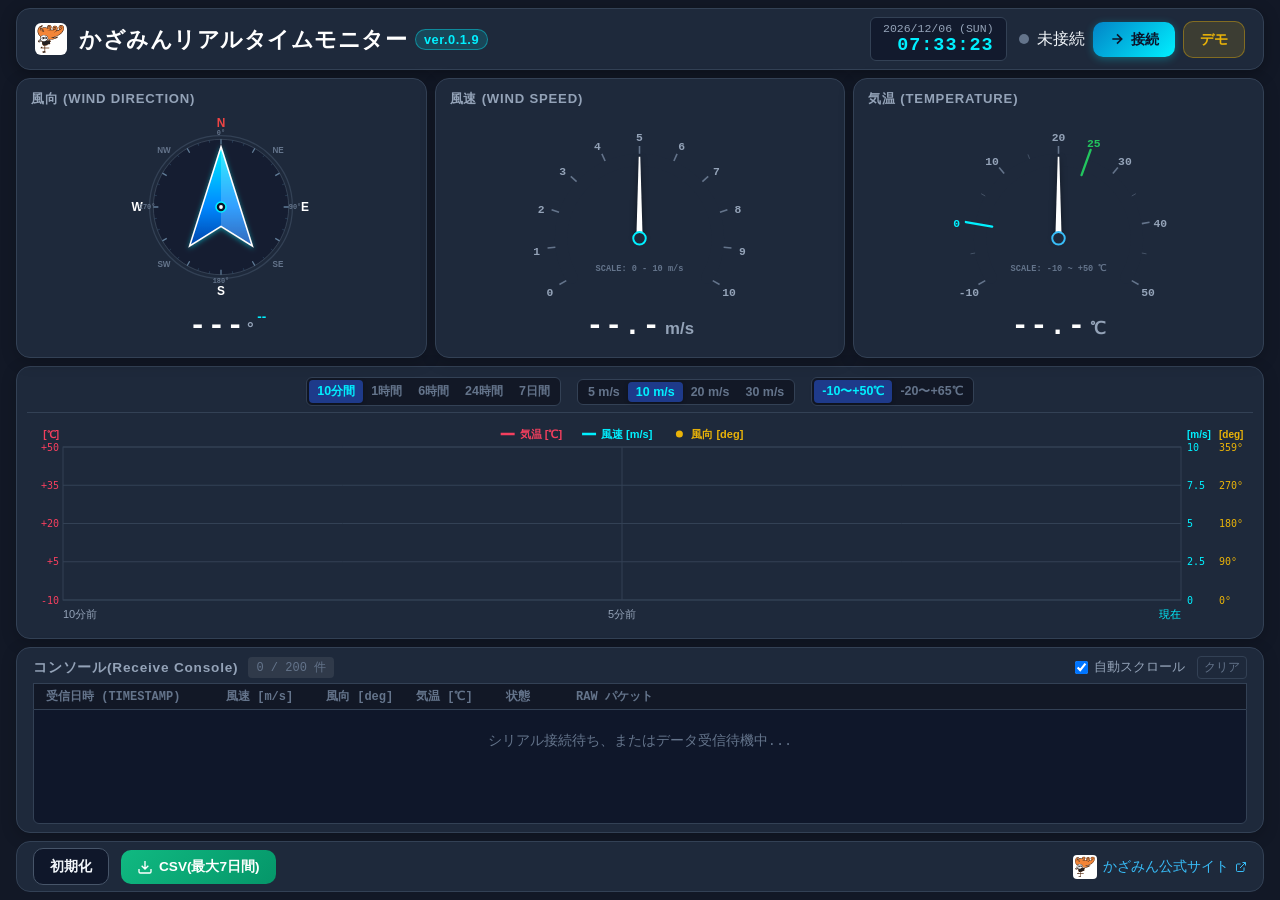
==== index.html @ 8b1f74ee "fix: issue #47 - 10分間スケールでクロックドリフトにより温度チャートが数分おきに途切れる不具合を修正 & ver.0.1.9" ====
<!DOCTYPE html>
<html lang="ja">
<head>
  <meta charset="UTF-8">
  <meta name="viewport" content="width=device-width, initial-scale=1.0, maximum-scale=1.0, user-scalable=no">
  <title>かざみんリアルタイムモニター ver.0.1.9</title>
  <meta name="description" content="超音波風向風速計 かざみん (KZM100A/KZM100LR) Web Serial API リアルタイム計測モニター">
  <meta name="theme-color" content="#131f3d">
  <!-- PWA Manifest -->
  <link rel="manifest" href="./manifest.json">
  <!-- ファビコン (SVG) -->
  <link rel="icon" type="image/svg+xml" href="[data-uri]">
  <style>
/**
 * main.css
 * かざみんリアルタイムモニター (Web Serial Monitor) スタイルシート
 */

:root {
  --bg-primary: #121826;
  --bg-card: #1e293b;
  --bg-card-hover: #27354a;
  --bg-input: #0f172a;
  --border-color: #334155;
  --border-light: #475569;

  --text-primary: #f1f5f9;
  --text-secondary: #94a3b8;
  --text-muted: #64748b;

  --accent-cyan: #00f0ff;
  --accent-blue: #38bdf8;
  --accent-green: #22c55e;
  --accent-yellow: #eab308;
  --accent-red: #ef4444;

  --font-family: -apple-system, BlinkMacSystemFont, "Segoe UI", Roboto, "Helvetica Neue", Arial, sans-serif;
  --font-mono: ui-monospace, SFMono-Regular, Menlo, Monaco, Consolas, "Liberation Mono", "Courier New", monospace;

  --radius-sm: 6px;
  --radius-md: 10px;
  --radius-lg: 14px;
}

* {
  box-sizing: border-box;
  margin: 0;
  padding: 0;
}

body {
  background-color: var(--bg-primary);
  color: var(--text-primary);
  font-family: var(--font-family);
  min-height: 100vh;
  display: flex;
  flex-direction: column;
  overflow-x: hidden;
  -webkit-font-smoothing: antialiased;
}

/* アプリケーション全体コンテナ */
.app-container {
  display: flex;
  flex-direction: column;
  min-height: 100vh;
  width: 100%;
  max-width: 100%;
  margin: 0;
  padding: 8px 16px;
  gap: 8px;
  box-sizing: border-box;
}

/* ヘッダーエリア */
.app-header {
  display: flex;
  align-items: center;
  justify-content: space-between;
  flex-wrap: wrap;
  gap: 10px;
  background-color: var(--bg-card);
  border: 1px solid var(--border-color);
  border-radius: var(--radius-lg);
  padding: 8px 18px;
  box-shadow: 0 4px 16px rgba(0, 0, 0, 0.3);
  flex-shrink: 0;
}

.header-brand {
  display: flex;
  align-items: center;
  gap: 12px;
}

.header-logo {
  width: 32px;
  height: 32px;
  background-color: #ffffff;
  border-radius: var(--radius-sm);
  padding: 2px;
  box-sizing: border-box;
  display: block;
  flex-shrink: 0;
}

.header-title {
  font-size: 1.4rem;
  font-weight: 700;
  letter-spacing: 0.5px;
  color: #ffffff;
  display: flex;
  align-items: center;
  gap: 8px;
}

.header-version {
  font-size: 0.8rem;
  padding: 2px 8px;
  background-color: rgba(0, 240, 255, 0.15);
  color: var(--accent-cyan);
  border: 1px solid rgba(0, 240, 255, 0.4);
  border-radius: 9999px;
  font-weight: 600;
}

.header-controls {
  display: flex;
  align-items: center;
  gap: 12px;
  flex-wrap: wrap;
}

/* デジタル時計 */
.digital-clock-widget {
  display: flex;
  flex-direction: column;
  align-items: flex-end;
  background-color: rgba(15, 23, 42, 0.8);
  padding: 4px 12px;
  border-radius: var(--radius-sm);
  border: 1px solid var(--border-color);
}

.clock-date {
  font-size: 0.72rem;
  color: var(--text-secondary);
  font-family: var(--font-mono);
}

.clock-time {
  font-size: 1.15rem;
  font-weight: 700;
  color: var(--accent-cyan);
  font-family: var(--font-mono);
  letter-spacing: 1px;
}

/* 接続ボタン & デモモード */
.serial-controls {
  display: flex;
  align-items: center;
  gap: 8px;
}

.btn {
  padding: 8px 16px;
  font-size: 0.9rem;
  font-weight: 600;
  border-radius: var(--radius-md);
  border: none;
  cursor: pointer;
  transition: all 0.2s ease;
  display: inline-flex;
  align-items: center;
  justify-content: center;
  gap: 6px;
}

.btn-primary {
  background: linear-gradient(135deg, #0284c7, #00f0ff);
  color: #0b1329;
  box-shadow: 0 2px 8px rgba(0, 240, 255, 0.3);
}

.btn-primary:hover {
  filter: brightness(1.1);
  transform: translateY(-1px);
}

.btn-danger {
  background: linear-gradient(135deg, #dc2626, #ef4444);
  color: #ffffff;
  box-shadow: 0 2px 8px rgba(239, 68, 68, 0.3);
}

.btn-danger:hover {
  filter: brightness(1.1);
  transform: translateY(-1px);
}

.btn-secondary {
  background-color: var(--bg-input);
  color: var(--text-primary);
  border: 1px solid var(--border-light);
}

.btn-secondary:hover {
  background-color: var(--bg-card-hover);
  border-color: var(--accent-cyan);
}

.btn-demo {
  background-color: rgba(234, 179, 8, 0.15);
  color: var(--accent-yellow);
  border: 1px solid rgba(234, 179, 8, 0.4);
}

.btn-demo.active {
  background: linear-gradient(135deg, #ca8a04, #eab308);
  color: #0b1329;
  font-weight: 700;
}

.connection-status-dot {
  width: 10px;
  height: 10px;
  border-radius: 50%;
  background-color: var(--text-muted);
  display: inline-block;
  margin-right: 4px;
}

.connection-status-dot.connected {
  background-color: var(--accent-green);
  box-shadow: 0 0 8px var(--accent-green);
}

.connection-status-dot.demo {
  background-color: var(--accent-yellow);
  box-shadow: 0 0 8px var(--accent-yellow);
}

/* メインコンテンツレイアウト */
.app-main {
  display: flex;
  flex-direction: column;
  gap: 8px;
  flex: 1;
  min-height: 0;
}

/* 上段: 3連メーターパネル */
.gauges-section {
  display: grid;
  grid-template-columns: repeat(3, 1fr);
  gap: 8px;
  align-items: stretch;
  flex: none;
  min-height: 280px;
}

#gauge-dir-container,
#gauge-speed-container,
#gauge-temp-container {
  height: 100%;
  display: flex;
  flex-direction: column;
  min-height: 0;
}

.gauge-card {
  background-color: var(--bg-card);
  border: 1px solid var(--border-color);
  border-radius: var(--radius-lg);
  padding: 10px 14px;
  display: flex;
  flex-direction: column;
  justify-content: space-between;
  box-shadow: 0 4px 16px rgba(0, 0, 0, 0.2);
  height: 280px;
  position: relative;
  overflow: hidden;
}

.gauge-header {
  display: flex;
  justify-content: space-between;
  align-items: center;
  margin-bottom: 4px;
  min-height: 20px;
  flex-shrink: 0;
}

.gauge-title {
  font-size: 0.82rem;
  font-weight: 700;
  color: var(--text-secondary);
  letter-spacing: 0.8px;
}

.gauge-badge {
  font-size: 0.72rem;
  font-weight: 700;
  padding: 2px 6px;
  border-radius: 4px;
  background-color: var(--accent-red);
  color: #ffffff;
  animation: pulse-badge 1s infinite alternate;
}

@keyframes pulse-badge {
  from { opacity: 0.7; }
  to { opacity: 1; transform: scale(1.05); }
}

.gauge-body {
  flex: 1;
  display: flex;
  align-items: center;
  justify-content: center;
  position: relative;
  min-height: 180px;
  max-height: 200px;
}

.gauge-footer {
  margin-top: 4px;
  text-align: center;
  min-height: 42px;
  display: flex;
  flex-direction: column;
  justify-content: center;
  align-items: center;
  flex-shrink: 0;
}

.gauge-value-display {
  display: flex;
  align-items: baseline;
  justify-content: center;
  gap: 4px;
}

.value-number {
  font-size: 1.85rem;
  font-weight: 800;
  font-family: var(--font-mono);
  color: #ffffff;
  letter-spacing: 1px;
}

.value-number.error-text {
  color: var(--accent-red);
  animation: pulse-badge 0.8s infinite alternate;
}

.value-unit {
  font-size: 1.05rem;
  font-weight: 600;
  color: var(--text-secondary);
}

.value-sub {
  font-size: 0.85rem;
  color: var(--accent-cyan);
  margin-left: 8px;
  font-weight: 600;
}

.dir-value-display {
  position: relative;
  display: flex;
  justify-content: center;
  align-items: baseline;
  width: 100%;
}

.dir-main-val {
  display: flex;
  align-items: baseline;
  justify-content: center;
  gap: 2px;
}

.dir-name-label {
  position: absolute;
  left: calc(50% + 36px);
  white-space: nowrap;
  margin-left: 0;
}

/* コンパス SVG */
.compass-svg {
  height: 100%;
  min-height: 180px;
  max-height: 200px;
  width: auto;
  max-width: 100%;
}

.compass-outer-ring {
  fill: none;
  stroke: var(--border-color);
  stroke-width: 2;
}

.compass-inner-ring {
  fill: rgba(15, 23, 42, 0.6);
  stroke: var(--border-light);
  stroke-width: 1;
}

.compass-label {
  fill: var(--text-secondary);
  text-anchor: middle;
  dominant-baseline: central;
  font-weight: 700;
}

.compass-label.major-label {
  font-size: 19px;
  font-weight: 800;
  fill: #ffffff;
}

.compass-label.label-n {
  fill: var(--accent-red);
}

.compass-label.minor-label {
  font-size: 13px;
  font-weight: 700;
  fill: var(--text-muted);
}

.compass-deg-label {
  font-size: 11px;
  font-weight: 600;
  fill: var(--text-muted);
  text-anchor: middle;
  dominant-baseline: central;
  font-family: var(--font-mono);
}

/* スピードメーター SVG */
.speed-svg {
  height: 100%;
  min-height: 180px;
  max-height: 200px;
  width: auto;
  max-width: 100%;
}

.speed-arc-track {
  fill: none;
  stroke: #1e293b;
  stroke-width: 16;
  stroke-linecap: round;
}

.speed-arc-fill {
  fill: none;
  stroke-width: 16;
  stroke-linecap: round;
  transition: stroke-dashoffset 0.4s ease;
}

.speed-arc-mask {
  fill: none;
  stroke: #ffffff;
  stroke-width: 16;
  stroke-linecap: round;
  transition: stroke-dashoffset 0.4s cubic-bezier(0.2, 0.8, 0.2, 1);
}

.speed-arc-seg {
  fill: none;
  stroke-width: 16;
  stroke-linecap: butt;
}

.speed-arc-error {
  fill: none;
  stroke-width: 16;
  stroke-linecap: round;
}

.speed-tick-text {
  font-size: 14.5px;
  font-weight: 700;
  fill: var(--text-secondary);
  font-family: var(--font-mono);
}

.speed-scale-indicator {
  font-size: 11px;
  font-weight: 600;
  fill: var(--text-muted);
  text-anchor: middle;
  font-family: var(--font-mono);
}

/* 温度計 SVG・スタイル */
.temp-svg {
  height: 100%;
  min-height: 180px;
  max-height: 200px;
  width: auto;
  max-width: 100%;
}

.temp-arc-track {
  fill: none;
  stroke: #1e293b;
  stroke-width: 16;
  stroke-linecap: round;
}

.temp-arc-mask {
  fill: none;
  stroke: #ffffff;
  stroke-width: 16;
  stroke-linecap: round;
  transition: stroke-dashoffset 0.4s cubic-bezier(0.2, 0.8, 0.2, 1);
}

.temp-arc-seg {
  fill: none;
  stroke-width: 16;
  stroke-linecap: butt;
}

.temp-tick-text {
  font-size: 14.5px;
  font-weight: 700;
  fill: var(--text-secondary);
  font-family: var(--font-mono);
}

.temp-scale-indicator {
  font-size: 11px;
  font-weight: 600;
  fill: var(--text-muted);
  text-anchor: middle;
  font-family: var(--font-mono);
}

/* 中段: 時間軸グラフパネル */
.chart-section {
  background-color: var(--bg-card);
  border: 1px solid var(--border-color);
  border-radius: var(--radius-lg);
  padding: 10px 10px;
  box-shadow: 0 4px 16px rgba(0, 0, 0, 0.2);
  display: flex;
  flex-direction: column;
  flex: 1.35;
  min-height: 0;
}

.chart-panel {
  display: flex;
  flex-direction: column;
  flex: 1;
  min-height: 0;
}

.chart-controls-bar {
  display: flex;
  align-items: center;
  justify-content: center;
  flex-wrap: wrap;
  gap: 16px;
  margin-bottom: 6px;
  padding-bottom: 6px;
  border-bottom: 1px solid var(--border-color);
  flex-shrink: 0;
}

.control-group {
  display: flex;
  align-items: center;
  gap: 8px;
  flex-wrap: wrap;
}

.control-label {
  font-size: 0.8rem;
  color: var(--text-secondary);
  font-weight: 600;
}

.btn-group {
  display: inline-flex;
  background-color: var(--bg-primary);
  border-radius: var(--radius-sm);
  padding: 2px;
  border: 1px solid var(--border-color);
}

.btn-scale {
  background: none;
  border: none;
  color: var(--text-muted);
  padding: 3px 8px;
  font-size: 0.78rem;
  font-weight: 600;
  border-radius: 4px;
  cursor: pointer;
  transition: all 0.2s ease;
}

.btn-scale:hover {
  color: var(--text-primary);
}

.btn-scale.active {
  background-color: #1e3a8a;
  color: var(--accent-cyan);
  box-shadow: 0 1px 4px rgba(0, 0, 0, 0.3);
}

.chart-canvas-wrapper {
  width: 100%;
  position: relative;
  flex: 1;
  min-height: 160px;
  height: auto;
}

#time-series-canvas {
  position: absolute;
  top: 0;
  left: 0;
  width: 100%;
  height: 100%;
  display: block;
}

/* 下段: 受信コンソール & CSV出力 */
.bottom-section {
  display: flex;
  flex-direction: column;
  flex: 1;
  min-height: 0;
}

#console-container {
  display: flex;
  flex-direction: column;
  flex: 1;
  height: 100%;
  min-height: 0;
}

.console-card {
  background-color: var(--bg-card);
  border: 1px solid var(--border-color);
  border-radius: var(--radius-lg);
  padding: 8px 16px;
  box-shadow: 0 4px 16px rgba(0, 0, 0, 0.2);
  display: flex;
  flex-direction: column;
  flex: 1;
  min-height: 0;
}

.console-header {
  display: flex;
  justify-content: space-between;
  align-items: center;
  margin-bottom: 4px;
  flex-wrap: wrap;
  gap: 8px;
  flex-shrink: 0;
}

.console-title-area {
  display: flex;
  align-items: center;
  gap: 10px;
}

.console-title {
  font-size: 0.85rem;
  font-weight: 700;
  color: var(--text-secondary);
  letter-spacing: 0.8px;
}

.console-count-badge {
  font-size: 0.75rem;
  background-color: rgba(255, 255, 255, 0.08);
  padding: 2px 8px;
  border-radius: 4px;
  color: var(--text-muted);
  font-family: var(--font-mono);
}

.console-actions {
  display: flex;
  align-items: center;
  gap: 12px;
}

.auto-scroll-label {
  font-size: 0.8rem;
  color: var(--text-secondary);
  display: flex;
  align-items: center;
  gap: 6px;
  cursor: pointer;
}

.btn-clear-console {
  background: none;
  border: 1px solid var(--border-color);
  color: var(--text-muted);
  padding: 2px 6px;
  font-size: 0.75rem;
  border-radius: 4px;
  cursor: pointer;
}

.btn-clear-console:hover {
  color: var(--text-primary);
  border-color: var(--border-light);
}

.console-table-header {
  display: grid;
  grid-template-columns: 180px 100px 90px 90px 70px 1fr;
  padding: 4px 12px;
  background-color: var(--bg-primary);
  border: 1px solid var(--border-color);
  border-bottom: none;
  font-size: 0.75rem;
  font-weight: 700;
  color: var(--text-muted);
  font-family: var(--font-mono);
  flex-shrink: 0;
}

.console-body {
  flex: 1;
  min-height: 65px;
  height: auto;
  overflow-y: auto;
  background-color: #0f172a;
  border: 1px solid var(--border-color);
  border-radius: 0 0 var(--radius-sm) var(--radius-sm);
  padding: 2px 0;
  font-family: var(--font-mono);
  font-size: 0.82rem;
}

.console-placeholder {
  color: var(--text-muted);
  padding: 20px;
  text-align: center;
  font-size: 0.85rem;
}

.console-row {
  display: grid;
  grid-template-columns: 180px 100px 90px 90px 70px 1fr;
  padding: 3px 12px;
  border-bottom: 1px solid rgba(255, 255, 255, 0.03);
  align-items: center;
  transition: background-color 0.1s ease;
}

.console-row:hover {
  background-color: rgba(255, 255, 255, 0.04);
}

.console-row.row-error {
  background-color: rgba(239, 68, 68, 0.15);
  color: #fca5a5;
}

.col-speed.val-error {
  color: var(--accent-red);
  font-weight: 700;
}

.badge-ok {
  color: var(--accent-green);
  font-weight: 700;
}

.badge-err {
  color: var(--accent-red);
  font-weight: 700;
}

.col-raw {
  color: var(--text-muted);
  overflow: hidden;
  text-overflow: ellipsis;
  white-space: nowrap;
}

/* フッターエリア */
.app-footer {
  display: flex;
  align-items: center;
  justify-content: space-between;
  flex-wrap: wrap;
  gap: 8px;
  padding: 6px 16px;
  background-color: var(--bg-card);
  border: 1px solid var(--border-color);
  border-radius: var(--radius-lg);
  margin-top: 0;
  flex-shrink: 0;
}

.footer-left {
  display: flex;
  align-items: center;
  gap: 12px;
}

.footer-link {
  color: var(--accent-blue);
  text-decoration: none;
  font-size: 0.85rem;
  display: flex;
  align-items: center;
  gap: 6px;
  transition: color 0.2s;
}

.footer-link:hover {
  color: var(--accent-cyan);
  text-decoration: underline;
}

.footer-logo {
  width: 24px;
  height: 24px;
  background-color: #ffffff;
  border-radius: 4px;
  padding: 1.5px;
  box-sizing: border-box;
  display: inline-block;
  vertical-align: middle;
  flex-shrink: 0;
}

.footer-right {
  display: flex;
  align-items: center;
  gap: 16px;
}

.btn-csv {
  background: linear-gradient(135deg, #10b981, #059669);
  color: #ffffff;
  padding: 8px 16px;
  font-size: 0.85rem;
}

.btn-csv:hover {
  filter: brightness(1.1);
}

/* 16:9 大画面およびデスクトップ表示（全画面表示最適化） */
@media (min-width: 901px) and (min-height: 800px) {
  body {
    height: 100vh;
    overflow: hidden;
  }
  .app-container {
    height: 100vh;
    max-height: 100vh;
    overflow: hidden;
  }
}

/* タブレット・中画面対応 */
@media (max-width: 900px) {
  body {
    overflow-y: auto;
  }
  .app-container {
    height: auto;
    min-height: 100vh;
    padding: 10px 12px;
    gap: 12px;
  }
  .gauge-card {
    height: 280px;
    min-height: 280px;
    padding: 10px 10px;
  }
  .gauge-title {
    font-size: 0.78rem;
    letter-spacing: 0.5px;
  }
  .gauge-body {
    min-height: 180px;
    max-height: 200px;
  }
  .compass-svg, .speed-svg, .temp-svg {
    max-height: 200px;
  }
  .chart-section {
    flex: none;
    height: auto;
  }
  .chart-canvas-wrapper {
    height: 360px;
    min-height: 360px;
  }
  #time-series-canvas {
    position: relative;
    height: 360px;
  }
  .bottom-section {
    flex: none;
    height: auto;
  }
  .console-body {
    height: 180px;
    flex: none;
  }
}

/* 横方向に余裕が無い場合（スマートフォン縦画面・狭画面）: 3連メーターを縦並びに配置 */
@media (max-width: 600px) and (orientation: portrait), (max-width: 520px) {
  .gauges-section {
    grid-template-columns: 1fr;
    flex: none;
  }
}

/* スマホ対応 */
@media (max-width: 680px) {
  .app-header {
    flex-direction: column;
    align-items: flex-start;
  }
  .header-controls {
    width: 100%;
    justify-content: space-between;
  }
  .chart-canvas-wrapper {
    height: 320px;
    min-height: 320px;
  }
  #time-series-canvas {
    height: 320px;
  }
  .console-table-header, .console-row {
    grid-template-columns: 120px 70px 60px 60px 50px 1fr;
    font-size: 0.72rem;
  }
  .app-footer {
    flex-direction: column;
    align-items: flex-start;
  }
}

/* 画面高さが小さい場合のスクロール許可 */
@media (max-height: 799px) and (min-width: 901px) {
  body {
    overflow-y: auto;
  }
  .app-container {
    height: auto;
    min-height: 100vh;
  }
  .gauge-card {
    height: 280px;
    min-height: 280px;
  }
  .chart-section {
    flex: none;
    height: auto;
  }
  .chart-canvas-wrapper {
    min-height: 240px;
    height: 240px;
  }
  #time-series-canvas {
    position: relative;
    height: 240px;
  }
  .bottom-section {
    flex: none;
    height: auto;
  }
  .console-card {
    flex: none;
    height: auto;
  }
  .console-body {
    height: 120px;
    min-height: 120px;
    max-height: 120px;
    flex: none;
  }
}
  </style>
  <script>
    window.onerror = function(msg, url, lineNo, columnNo, error) {
      console.error('[Kazamin Monitor] Unhandled Error:', msg, 'at', url + ':' + lineNo, error);
      return false;
    };
    window.addEventListener('unhandledrejection', function(event) {
      console.error('[Kazamin Monitor] Unhandled Promise Rejection:', event.reason);
    });
  </script>
</head>
<body>
  <!-- かざみん アイコンシンボル定義 (スタンドアロン単一ファイル配信用) -->
  <svg style="display: none;" xmlns="http://www.w3.org/2000/svg">
    <symbol id="kazamin-icon" viewBox="0 0 562 562">
      <path d="M0 0 C8.23898198 6.1102498 13.15113702 15.25733408 15.375 25.1875 C18.17293761 43.38851682 11.66185852 61.69225311 1.61328125 76.73046875 C1.08089844 77.47941406 0.54851562 78.22835937 0 79 C-0.52207031 79.75925781 -1.04414063 80.51851563 -1.58203125 81.30078125 C-2.04996094 81.86152344 -2.51789063 82.42226562 -3 83 C-3.66 83 -4.32 83 -5 83 C-5.99 84.98 -5.99 84.98 -7 87 C-3.12420376 87.90892567 0.47618839 88.12881615 4.453125 88.1328125 C6.33028198 88.13583374 6.33028198 88.13583374 8.24536133 88.13891602 C9.58024269 88.13482954 10.91512244 88.13018074 12.25 88.125 C12.92340424 88.12378143 13.59680847 88.12256287 14.2906189 88.12130737 C27.59476472 88.09295808 40.78878965 87.68142677 54 86 C54.22101175 83.85381922 54.22101175 83.85381922 52.42578125 82.22265625 C51.72839844 81.50980469 51.03101563 80.79695313 50.3125 80.0625 C44.73725627 73.93368597 40.54867515 66.41301899 40 58 C39.94972656 57.360625 39.89945312 56.72125 39.84765625 56.0625 C39.29661774 43.71923746 43.81383316 31.71010236 51.6875 22.3125 C61.14539004 12.28784502 72.47433587 6.77731902 86.2265625 5.76171875 C99.30136912 5.476177 109.63999243 8.958204 120 17 C131.46750941 27.31672062 136.68075178 40.82993521 138.3125 55.8828125 C139.05251987 72.48700842 133.2145541 88.86818235 125 103 C145.21273815 98.82563016 164.60836976 92.39572414 183 83 C179.82460444 79.57421051 179.82460444 79.57421051 176 77 C176 76.34 176 75.68 176 75 C175.4121875 74.76023437 174.824375 74.52046875 174.21875 74.2734375 C168.35827926 70.90985746 164.92804126 63.54076481 162.5625 57.4375 C159.49637875 47.13745633 159.43565639 35.40799173 163.74609375 25.48046875 C164.15988281 24.66191406 164.57367188 23.84335937 165 23 C165.42410156 22.15050781 165.84820312 21.30101563 166.28515625 20.42578125 C173.77134967 6.80883333 186.00811988 -1.44173022 200.4375 -6.5 C213.4456579 -10.0649641 225.92722852 -8.32079729 238.0625 -2.875 C251.86591648 4.48682212 259.04949265 16.25483319 264.0546875 30.640625 C271.90907654 58.55291662 260.91181209 90.08070688 248.16894531 114.81933594 C242.54363884 125.31332871 235.40022624 134.7081788 228 144 C227.28457031 144.94746094 226.56914062 145.89492187 225.83203125 146.87109375 C225.22746094 147.57363281 224.62289063 148.27617187 224 149 C223.34 149 222.68 149 222 149 C221.74734375 149.57621094 221.4946875 150.15242187 221.234375 150.74609375 C216.48629574 159.41584606 206.65745489 165.65891115 198.90332031 171.54980469 C196.99621206 173.00288614 195.10316818 174.47292961 193.2109375 175.9453125 C183.94035355 183.09787594 174.30503556 189.49454169 164.31103516 195.59033203 C162.82825182 196.49478914 161.34847027 197.40419666 159.87255859 198.31982422 C128.10528785 218.01628934 92.55238331 230.61115584 57.13745117 241.99121094 C55.08816705 242.65012013 53.04214447 243.31928518 51 244 C66.81666216 246.26474146 82.42447075 245.36376336 98 242 C98.66273926 241.86078125 99.32547852 241.7215625 100.00830078 241.578125 C112.93574511 238.80176112 125.84672913 234.69239506 137.91015625 229.26953125 C141.24187645 227.90061966 142.64815784 227.81699688 146 229 C147 230 147 230 147.55078125 232.67578125 C146.93097948 236.41657068 146.55183462 236.78163559 143.73046875 239.04296875 C142.23270952 240.11468065 140.71686133 241.16138938 139.1875 242.1875 C138.37434326 242.74993408 137.56118652 243.31236816 136.72338867 243.8918457 C85.24555433 278.96633903 22.9675512 290.67405003 -38.30175781 281.43652344 C-44.24403011 280.47517862 -50.136002 279.36439557 -56 278 C-56.2578125 278.89332031 -56.515625 279.78664063 -56.78125 280.70703125 C-57.99164501 283.97742546 -59.29939669 286.01600488 -61.5 288.6875 C-63.45970464 291.09145971 -65.27642504 293.41463756 -67 296 C-67.66 296 -68.32 296 -69 296 C-69.268125 296.639375 -69.53625 297.27875 -69.8125 297.9375 C-71 300 -71 300 -74 301 C-74 301.66 -74 302.32 -74 303 C-74.66 303.33 -75.32 303.66 -76 304 C-66.76725725 304.58027014 -58.9035965 303.99434603 -50 301.5 C-33.91275291 297.08702413 -20.09514142 298.0970253 -5.0625 305.9375 C4.78739909 311.64612765 4.78739909 311.64612765 7.0625 316.0625 C6.97165795 318.8786037 5.88810175 319.94281451 4 322 C1.4765625 323.0546875 1.4765625 323.0546875 -1.375 323.875 C-6.75412743 325.70830895 -9.08089266 327.10343285 -12 332 C-14.96395159 338.75780962 -13.41739754 343.20722348 -11.04296875 350.046875 C-10.69878906 351.02140625 -10.35460937 351.9959375 -10 353 C-8.64083042 357.45642874 -8.84583593 361.49633882 -10 366 C-15.73231253 373.81678981 -25.8701315 376.42540059 -34.9453125 378.45703125 C-39.79805374 379.3138684 -43.77048586 378.32110703 -48.3515625 376.6015625 C-51.9962947 375.77370297 -53.70471357 376.24605722 -57 378 C-58.58199929 380.43429411 -59.73413036 382.50618559 -60.875 385.125 C-61.18179688 385.78371094 -61.48859375 386.44242187 -61.8046875 387.12109375 C-62.55498855 388.73893038 -63.28006225 390.3684251 -64 392 C-64.66 392 -65.32 392 -66 392 C-66.33 392.99 -66.66 393.98 -67 395 C-69.546875 396.5703125 -69.546875 396.5703125 -72.75 398.125 C-73.79671875 398.64320313 -74.8434375 399.16140625 -75.921875 399.6953125 C-81.58609688 402.09613751 -86.7530628 402.15502198 -92.8125 402.125 C-93.58142578 402.12886719 -94.35035156 402.13273437 -95.14257812 402.13671875 C-100.17944806 402.1282177 -105.01409716 401.71633268 -110 401 C-111.24551699 405.81398781 -111.12689044 410.52346887 -111.09765625 415.45703125 C-111.0962413 416.35999435 -111.09482635 417.26295746 -111.09336853 418.19328308 C-111.08778823 421.06638963 -111.07523934 423.93941716 -111.0625 426.8125 C-111.05748245 428.76497283 -111.05291999 430.71744689 -111.04882812 432.66992188 C-111.03782525 437.44664485 -111.02057418 442.22330904 -111 447 C-110.00663635 446.99111755 -109.01327271 446.98223511 -107.98980713 446.9730835 C-98.63164962 446.89202258 -89.27356327 446.83204664 -79.91513443 446.79275131 C-75.10375596 446.77187 -70.29266075 446.74354246 -65.48144531 446.69824219 C-60.83895837 446.65480378 -56.19674399 446.63086699 -51.55406952 446.62049103 C-49.78220071 446.61309604 -48.01034693 446.59865537 -46.23859406 446.57707977 C-43.75801779 446.54807185 -41.27856996 446.54404281 -38.79785156 446.54589844 C-38.06417358 446.53151733 -37.33049561 446.51713623 -36.57458496 446.50231934 C-33.13007132 446.53022876 -31.30072081 446.77578163 -28.50482178 448.8604126 C-27 451 -27 451 -27.125 453.6875 C-28 456 -28 456 -30 457 C-32.5622268 457.12226853 -35.09908818 457.18565577 -37.66259766 457.20532227 C-38.45292892 457.21522186 -39.24326019 457.22512146 -40.05754089 457.23532104 C-42.6763507 457.26697122 -45.29517866 457.29170733 -47.9140625 457.31640625 C-49.72724892 457.33697274 -51.54043052 457.35796913 -53.35360718 457.37937927 C-58.13098242 457.43463142 -62.90840115 457.48402682 -67.68585205 457.53222656 C-73.41527068 457.59123999 -79.14460964 457.65748523 -84.8739624 457.72252655 C-93.58259304 457.82057561 -102.29127425 457.90940458 -111 458 C-111 480.11 -111 502.22 -111 525 C-108.69 526.32 -106.38 527.64 -104 529 C-102.56695936 531.86608129 -102.69355845 533.81300783 -103 537 C-105.72096784 541.94243434 -108.60491276 544.41190252 -113.4375 547.25 C-115.10619141 548.24773437 -115.10619141 548.24773437 -116.80859375 549.265625 C-122.82911009 552.53748455 -127.28282673 553.38825298 -134.0625 553.4375 C-134.86494141 553.47037109 -135.66738281 553.50324219 -136.49414062 553.53710938 C-138.7728719 553.55791107 -140.77620985 553.50171217 -143 553 C-145.55859375 550.59765625 -145.55859375 550.59765625 -147 548 C-147 547.34 -147 546.68 -147 546 C-147.680625 546.226875 -148.36125 546.45375 -149.0625 546.6875 C-152.98783202 547.10508851 -155.85524116 546.31013091 -159 544 C-161.62385212 540.51687468 -162.84745919 537.11136879 -163.4375 532.8125 C-162.91265031 529.4384663 -162.11920656 527.68432831 -160 525 C-155.70165055 521.73172838 -151.58321517 519.97687165 -146.375 518.75 C-145.67785889 518.58161621 -144.98071777 518.41323242 -144.26245117 518.23974609 C-136.08563809 516.3927351 -128.87750634 515.84899747 -121 519 C-121 498.54 -121 478.08 -121 457 C-126.59582031 457.05800781 -132.19164062 457.11601562 -137.95703125 457.17578125 C-141.49807578 457.20132331 -145.03900705 457.22539231 -148.58007812 457.24414062 C-154.20312021 457.27405283 -159.82575599 457.30947117 -165.44848633 457.37719727 C-169.98076012 457.4314483 -174.51259836 457.46140586 -179.04517174 457.47438622 C-180.77602689 457.48363861 -182.50685769 457.50170637 -184.23752785 457.52865028 C-186.65863531 457.56485067 -189.07793387 457.56994941 -191.49926758 457.56762695 C-192.21783936 457.58560333 -192.93641113 457.60357971 -193.67675781 457.62210083 C-195.67805481 457.60127258 -195.67805481 457.60127258 -199 457 C-200.96879578 454.46452332 -200.96879578 454.46452332 -202 452 C-200.01966068 448.46624164 -197.9154667 445.65926699 -195.05859375 442.79296875 C-194.31029297 442.04208984 -193.56199219 441.29121094 -192.79101562 440.51757812 C-192.01435547 439.74865234 -191.23769531 438.97972656 -190.4375 438.1875 C-189.26670898 437.00510742 -189.26670898 437.00510742 -188.07226562 435.79882812 C-186.95174805 434.68217773 -186.95174805 434.68217773 -185.80859375 433.54296875 C-185.12595459 432.86258545 -184.44331543 432.18220215 -183.73999023 431.48120117 C-182 430 -182 430 -180 430 C-179.67 429.01 -179.34 428.02 -179 427 C-176.6875 426.375 -176.6875 426.375 -174 426 C-171 428 -171 428 -170.48828125 429.8125 C-170.43027344 430.534375 -170.37226563 431.25625 -170.3125 432 C-170.24675781 432.70125 -170.18101562 433.4025 -170.11328125 434.125 C-169.94430483 438.41350505 -170 442.70816722 -170 447 C-154.16 447 -138.32 447 -122 447 C-121.67 432.48 -121.34 417.96 -121 403 C-125.95 403.66 -130.9 404.32 -136 405 C-144.51288591 405 -148.9943489 403.92630421 -155.5625 398.5625 C-166.93167243 387.76178619 -170.53455496 373.36047139 -171.875 358.25 C-172.3922153 346.07739814 -171.19583838 333.75852772 -168 322 C-173.93715246 320.23873946 -177.49508858 322.13283635 -182.8125 324.625 C-199.00453027 331.81203845 -220.02753736 339.96926017 -237.8125 334.8125 C-243.22645129 332.75959078 -245.9927996 329.74581403 -248.875 324.75 C-250.27941612 320.06861292 -250.41756367 316.68107564 -249 312 C-246.52085462 307.12536139 -244.18339863 303.14756863 -239 301 C-239 300.34 -239 299.68 -239 299 C-229.86508609 292.2322203 -219.3120744 287.64352093 -209 283 C-209.2165625 282.01902344 -209.433125 281.03804688 -209.65625 280.02734375 C-213.44813028 262.01084907 -212.38424569 247.06477977 -205.2421875 230.125 C-203.87687098 227.25071385 -203.87687098 227.25071385 -204 225 C-205.68006144 223.49457477 -205.68006144 223.49457477 -207.875 221.9375 C-213.19566338 217.92174615 -218.12414999 213.54140543 -223 209 C-223.88558594 208.18789063 -223.88558594 208.18789063 -224.7890625 207.359375 C-226 206 -226 206 -226 204 C-226.66 204 -227.32 204 -228 204 C-249.99591449 177.89373785 -261.93610793 142.54801878 -261.25 108.45703125 C-259.18226616 79.86414927 -249.0588026 52.0228116 -229 31 C-226.73046875 29.69140625 -226.73046875 29.69140625 -225 29 C-225 28.34 -225 27.68 -225 27 C-218.04316596 20.92946419 -210.29590004 16.01905892 -202 12 C-200.60007812 11.32130859 -200.60007812 11.32130859 -199.171875 10.62890625 C-187.75976307 5.48735315 -171.15716466 0.56966246 -158.703125 3.875 C-156 5 -156 5 -154.8125 6.8125 C-155.04927912 9.57492309 -156.11759817 10.73888482 -158.13671875 12.5703125 C-163.36885336 16.58490635 -169.04732733 20.15672341 -175 23 C-175 23.66 -175 24.32 -175 25 C-175.66 25 -176.32 25 -177 25 C-177 25.66 -177 26.32 -177 27 C-178.875 29.125 -178.875 29.125 -181 31 C-181.66 31 -182.32 31 -183 31 C-183.26425781 31.57234375 -183.52851563 32.1446875 -183.80078125 32.734375 C-185.06551927 35.12378234 -186.54701292 37.10272629 -188.1875 39.25 C-192.97329585 45.94609251 -195.90651574 53.42143369 -199 61 C-198.30777344 60.56429687 -197.61554688 60.12859375 -196.90234375 59.6796875 C-184.43443928 52.09052826 -171.29144167 47.02844866 -157 44 C-156.29858887 43.84901855 -155.59717773 43.69803711 -154.87451172 43.54248047 C-130.68272958 38.61482017 -103.13344694 38.97547705 -79 44 C-78.30293945 44.14405273 -77.60587891 44.28810547 -76.88769531 44.43652344 C-73.23621715 45.20885047 -69.61065872 46.05546776 -66 47 C-66.144375 46.3709375 -66.28875 45.741875 -66.4375 45.09375 C-69.0217716 33.17738653 -68.4097446 22.50822781 -62.25 11.6875 C-55.55488977 1.42276097 -47.16654871 -4.0818468 -35.45703125 -7.421875 C-22.35554293 -10.50457813 -11.17040858 -6.95567982 0 0 Z M-181 443 C-181.99 443.99 -182.98 444.98 -184 446 C-183.67 446.66 -183.34 447.32 -183 448 C-182.01 447.67 -181.02 447.34 -180 447 C-180.33 445.68 -180.66 444.36 -181 443 Z " transform="translate(274,9)" style="fill: #F38538;"/><path d="M0 0 C8.23898198 6.1102498 13.15113702 15.25733408 15.375 25.1875 C18.17293761 43.38851682 11.66185852 61.69225311 1.61328125 76.73046875 C1.08089844 77.47941406 0.54851562 78.22835937 0 79 C-0.52207031 79.75925781 -1.04414063 80.51851563 -1.58203125 81.30078125 C-2.04996094 81.86152344 -2.51789063 82.42226562 -3 83 C-3.66 83 -4.32 83 -5 83 C-5.99 84.98 -5.99 84.98 -7 87 C-3.12420376 87.90892567 0.47618839 88.12881615 4.453125 88.1328125 C6.33028198 88.13583374 6.33028198 88.13583374 8.24536133 88.13891602 C9.58024269 88.13482954 10.91512244 88.13018074 12.25 88.125 C12.92340424 88.12378143 13.59680847 88.12256287 14.2906189 88.12130737 C27.59476472 88.09295808 40.78878965 87.68142677 54 86 C54.22101175 83.85381922 54.22101175 83.85381922 52.42578125 82.22265625 C51.72839844 81.50980469 51.03101563 80.79695313 50.3125 80.0625 C44.73725627 73.93368597 40.54867515 66.41301899 40 58 C39.94972656 57.360625 39.89945312 56.72125 39.84765625 56.0625 C39.29661774 43.71923746 43.81383316 31.71010236 51.6875 22.3125 C61.14539004 12.28784502 72.47433587 6.77731902 86.2265625 5.76171875 C99.30136912 5.476177 109.63999243 8.958204 120 17 C131.46750941 27.31672062 136.68075178 40.82993521 138.3125 55.8828125 C139.05251987 72.48700842 133.2145541 88.86818235 125 103 C145.21273815 98.82563016 164.60836976 92.39572414 183 83 C179.82460444 79.57421051 179.82460444 79.57421051 176 77 C176 76.34 176 75.68 176 75 C175.4121875 74.76023437 174.824375 74.52046875 174.21875 74.2734375 C168.35827926 70.90985746 164.92804126 63.54076481 162.5625 57.4375 C159.49637875 47.13745633 159.43565639 35.40799173 163.74609375 25.48046875 C164.15988281 24.66191406 164.57367188 23.84335937 165 23 C165.42410156 22.15050781 165.84820312 21.30101563 166.28515625 20.42578125 C173.77134967 6.80883333 186.00811988 -1.44173022 200.4375 -6.5 C213.4456579 -10.0649641 225.92722852 -8.32079729 238.0625 -2.875 C251.86591648 4.48682212 259.04949265 16.25483319 264.0546875 30.640625 C271.90907654 58.55291662 260.91181209 90.08070688 248.16894531 114.81933594 C242.54363884 125.31332871 235.40022624 134.7081788 228 144 C227.28457031 144.94746094 226.56914062 145.89492187 225.83203125 146.87109375 C225.22746094 147.57363281 224.62289063 148.27617187 224 149 C223.34 149 222.68 149 222 149 C221.74734375 149.57621094 221.4946875 150.15242187 221.234375 150.74609375 C216.48629574 159.41584606 206.65745489 165.65891115 198.90332031 171.54980469 C196.99621206 173.00288614 195.10316818 174.47292961 193.2109375 175.9453125 C183.94035355 183.09787594 174.30503556 189.49454169 164.31103516 195.59033203 C162.82825182 196.49478914 161.34847027 197.40419666 159.87255859 198.31982422 C128.10528785 218.01628934 92.55238331 230.61115584 57.13745117 241.99121094 C55.08816705 242.65012013 53.04214447 243.31928518 51 244 C66.81666216 246.26474146 82.42447075 245.36376336 98 242 C98.66273926 241.86078125 99.32547852 241.7215625 100.00830078 241.578125 C112.93574511 238.80176112 125.84672913 234.69239506 137.91015625 229.26953125 C141.24187645 227.90061966 142.64815784 227.81699688 146 229 C147 230 147 230 147.55078125 232.67578125 C146.93097948 236.41657068 146.55183462 236.78163559 143.73046875 239.04296875 C142.23270952 240.11468065 140.71686133 241.16138938 139.1875 242.1875 C138.37434326 242.74993408 137.56118652 243.31236816 136.72338867 243.8918457 C85.24555433 278.96633903 22.9675512 290.67405003 -38.30175781 281.43652344 C-44.24403011 280.47517862 -50.136002 279.36439557 -56 278 C-56.2578125 278.89332031 -56.515625 279.78664063 -56.78125 280.70703125 C-57.99164501 283.97742546 -59.29939669 286.01600488 -61.5 288.6875 C-63.45970464 291.09145971 -65.27642504 293.41463756 -67 296 C-67.66 296 -68.32 296 -69 296 C-69.268125 296.639375 -69.53625 297.27875 -69.8125 297.9375 C-71 300 -71 300 -74 301 C-74 301.66 -74 302.32 -74 303 C-74.66 303.33 -75.32 303.66 -76 304 C-66.76725725 304.58027014 -58.9035965 303.99434603 -50 301.5 C-33.91275291 297.08702413 -20.09514142 298.0970253 -5.0625 305.9375 C4.78739909 311.64612765 4.78739909 311.64612765 7.0625 316.0625 C6.97165795 318.8786037 5.88810175 319.94281451 4 322 C1.4765625 323.0546875 1.4765625 323.0546875 -1.375 323.875 C-6.75412743 325.70830895 -9.08089266 327.10343285 -12 332 C-14.96395159 338.75780962 -13.41739754 343.20722348 -11.04296875 350.046875 C-10.69878906 351.02140625 -10.35460937 351.9959375 -10 353 C-8.64083042 357.45642874 -8.84583593 361.49633882 -10 366 C-15.73231253 373.81678981 -25.8701315 376.42540059 -34.9453125 378.45703125 C-39.79805374 379.3138684 -43.77048586 378.32110703 -48.3515625 376.6015625 C-51.9962947 375.77370297 -53.70471357 376.24605722 -57 378 C-58.58199929 380.43429411 -59.73413036 382.50618559 -60.875 385.125 C-61.18179688 385.78371094 -61.48859375 386.44242187 -61.8046875 387.12109375 C-62.55498855 388.73893038 -63.28006225 390.3684251 -64 392 C-64.66 392 -65.32 392 -66 392 C-66.33 392.99 -66.66 393.98 -67 395 C-69.546875 396.5703125 -69.546875 396.5703125 -72.75 398.125 C-73.79671875 398.64320313 -74.8434375 399.16140625 -75.921875 399.6953125 C-81.58609688 402.09613751 -86.7530628 402.15502198 -92.8125 402.125 C-93.58142578 402.12886719 -94.35035156 402.13273437 -95.14257812 402.13671875 C-100.17944806 402.1282177 -105.01409716 401.71633268 -110 401 C-111.24551699 405.81398781 -111.12689044 410.52346887 -111.09765625 415.45703125 C-111.0962413 416.35999435 -111.09482635 417.26295746 -111.09336853 418.19328308 C-111.08778823 421.06638963 -111.07523934 423.93941716 -111.0625 426.8125 C-111.05748245 428.76497283 -111.05291999 430.71744689 -111.04882812 432.66992188 C-111.03782525 437.44664485 -111.02057418 442.22330904 -111 447 C-110.00663635 446.99111755 -109.01327271 446.98223511 -107.98980713 446.9730835 C-98.63164962 446.89202258 -89.27356327 446.83204664 -79.91513443 446.79275131 C-75.10375596 446.77187 -70.29266075 446.74354246 -65.48144531 446.69824219 C-60.83895837 446.65480378 -56.19674399 446.63086699 -51.55406952 446.62049103 C-49.78220071 446.61309604 -48.01034693 446.59865537 -46.23859406 446.57707977 C-43.75801779 446.54807185 -41.27856996 446.54404281 -38.79785156 446.54589844 C-38.06417358 446.53151733 -37.33049561 446.51713623 -36.57458496 446.50231934 C-33.13007132 446.53022876 -31.30072081 446.77578163 -28.50482178 448.8604126 C-27 451 -27 451 -27.125 453.6875 C-28 456 -28 456 -30 457 C-32.5622268 457.12226853 -35.09908818 457.18565577 -37.66259766 457.20532227 C-38.45292892 457.21522186 -39.24326019 457.22512146 -40.05754089 457.23532104 C-42.6763507 457.26697122 -45.29517866 457.29170733 -47.9140625 457.31640625 C-49.72724892 457.33697274 -51.54043052 457.35796913 -53.35360718 457.37937927 C-58.13098242 457.43463142 -62.90840115 457.48402682 -67.68585205 457.53222656 C-73.41527068 457.59123999 -79.14460964 457.65748523 -84.8739624 457.72252655 C-93.58259304 457.82057561 -102.29127425 457.90940458 -111 458 C-111 480.11 -111 502.22 -111 525 C-108.69 526.32 -106.38 527.64 -104 529 C-102.56695936 531.86608129 -102.69355845 533.81300783 -103 537 C-105.72096784 541.94243434 -108.60491276 544.41190252 -113.4375 547.25 C-115.10619141 548.24773437 -115.10619141 548.24773437 -116.80859375 549.265625 C-122.82911009 552.53748455 -127.28282673 553.38825298 -134.0625 553.4375 C-134.86494141 553.47037109 -135.66738281 553.50324219 -136.49414062 553.53710938 C-138.7728719 553.55791107 -140.77620985 553.50171217 -143 553 C-145.55859375 550.59765625 -145.55859375 550.59765625 -147 548 C-147 547.34 -147 546.68 -147 546 C-147.680625 546.226875 -148.36125 546.45375 -149.0625 546.6875 C-152.98783202 547.10508851 -155.85524116 546.31013091 -159 544 C-161.62385212 540.51687468 -162.84745919 537.11136879 -163.4375 532.8125 C-162.91265031 529.4384663 -162.11920656 527.68432831 -160 525 C-155.70165055 521.73172838 -151.58321517 519.97687165 -146.375 518.75 C-145.67785889 518.58161621 -144.98071777 518.41323242 -144.26245117 518.23974609 C-136.08563809 516.3927351 -128.87750634 515.84899747 -121 519 C-121 498.54 -121 478.08 -121 457 C-126.59582031 457.05800781 -132.19164062 457.11601562 -137.95703125 457.17578125 C-141.49807578 457.20132331 -145.03900705 457.22539231 -148.58007812 457.24414062 C-154.20312021 457.27405283 -159.82575599 457.30947117 -165.44848633 457.37719727 C-169.98076012 457.4314483 -174.51259836 457.46140586 -179.04517174 457.47438622 C-180.77602689 457.48363861 -182.50685769 457.50170637 -184.23752785 457.52865028 C-186.65863531 457.56485067 -189.07793387 457.56994941 -191.49926758 457.56762695 C-192.21783936 457.58560333 -192.93641113 457.60357971 -193.67675781 457.62210083 C-195.67805481 457.60127258 -195.67805481 457.60127258 -199 457 C-200.96879578 454.46452332 -200.96879578 454.46452332 -202 452 C-200.01966068 448.46624164 -197.9154667 445.65926699 -195.05859375 442.79296875 C-194.31029297 442.04208984 -193.56199219 441.29121094 -192.79101562 440.51757812 C-192.01435547 439.74865234 -191.23769531 438.97972656 -190.4375 438.1875 C-189.26670898 437.00510742 -189.26670898 437.00510742 -188.07226562 435.79882812 C-186.95174805 434.68217773 -186.95174805 434.68217773 -185.80859375 433.54296875 C-185.12595459 432.86258545 -184.44331543 432.18220215 -183.73999023 431.48120117 C-182 430 -182 430 -180 430 C-179.67 429.01 -179.34 428.02 -179 427 C-176.6875 426.375 -176.6875 426.375 -174 426 C-171 428 -171 428 -170.48828125 429.8125 C-170.43027344 430.534375 -170.37226563 431.25625 -170.3125 432 C-170.24675781 432.70125 -170.18101562 433.4025 -170.11328125 434.125 C-169.94430483 438.41350505 -170 442.70816722 -170 447 C-154.16 447 -138.32 447 -122 447 C-121.67 432.48 -121.34 417.96 -121 403 C-125.95 403.66 -130.9 404.32 -136 405 C-144.51288591 405 -148.9943489 403.92630421 -155.5625 398.5625 C-166.93167243 387.76178619 -170.53455496 373.36047139 -171.875 358.25 C-172.3922153 346.07739814 -171.19583838 333.75852772 -168 322 C-173.93715246 320.23873946 -177.49508858 322.13283635 -182.8125 324.625 C-199.00453027 331.81203845 -220.02753736 339.96926017 -237.8125 334.8125 C-243.22645129 332.75959078 -245.9927996 329.74581403 -248.875 324.75 C-250.27941612 320.06861292 -250.41756367 316.68107564 -249 312 C-246.52085462 307.12536139 -244.18339863 303.14756863 -239 301 C-239 300.34 -239 299.68 -239 299 C-229.86508609 292.2322203 -219.3120744 287.64352093 -209 283 C-209.2165625 282.01902344 -209.433125 281.03804688 -209.65625 280.02734375 C-213.44813028 262.01084907 -212.38424569 247.06477977 -205.2421875 230.125 C-203.87687098 227.25071385 -203.87687098 227.25071385 -204 225 C-205.68006144 223.49457477 -205.68006144 223.49457477 -207.875 221.9375 C-213.19566338 217.92174615 -218.12414999 213.54140543 -223 209 C-223.88558594 208.18789063 -223.88558594 208.18789063 -224.7890625 207.359375 C-226 206 -226 206 -226 204 C-226.66 204 -227.32 204 -228 204 C-249.99591449 177.89373785 -261.93610793 142.54801878 -261.25 108.45703125 C-259.18226616 79.86414927 -249.0588026 52.0228116 -229 31 C-226.73046875 29.69140625 -226.73046875 29.69140625 -225 29 C-225 28.34 -225 27.68 -225 27 C-218.04316596 20.92946419 -210.29590004 16.01905892 -202 12 C-200.60007812 11.32130859 -200.60007812 11.32130859 -199.171875 10.62890625 C-187.75976307 5.48735315 -171.15716466 0.56966246 -158.703125 3.875 C-156 5 -156 5 -154.8125 6.8125 C-155.04927912 9.57492309 -156.11759817 10.73888482 -158.13671875 12.5703125 C-163.36885336 16.58490635 -169.04732733 20.15672341 -175 23 C-175 23.66 -175 24.32 -175 25 C-175.66 25 -176.32 25 -177 25 C-177 25.66 -177 26.32 -177 27 C-178.875 29.125 -178.875 29.125 -181 31 C-181.66 31 -182.32 31 -183 31 C-183.26425781 31.57234375 -183.52851563 32.1446875 -183.80078125 32.734375 C-185.06551927 35.12378234 -186.54701292 37.10272629 -188.1875 39.25 C-192.97329585 45.94609251 -195.90651574 53.42143369 -199 61 C-198.30777344 60.56429687 -197.61554688 60.12859375 -196.90234375 59.6796875 C-184.43443928 52.09052826 -171.29144167 47.02844866 -157 44 C-156.29858887 43.84901855 -155.59717773 43.69803711 -154.87451172 43.54248047 C-130.68272958 38.61482017 -103.13344694 38.97547705 -79 44 C-78.30293945 44.14405273 -77.60587891 44.28810547 -76.88769531 44.43652344 C-73.23621715 45.20885047 -69.61065872 46.05546776 -66 47 C-66.144375 46.3709375 -66.28875 45.741875 -66.4375 45.09375 C-69.0217716 33.17738653 -68.4097446 22.50822781 -62.25 11.6875 C-55.55488977 1.42276097 -47.16654871 -4.0818468 -35.45703125 -7.421875 C-22.35554293 -10.50457813 -11.17040858 -6.95567982 0 0 Z M-42 5 C-43.04607422 5.63615234 -43.04607422 5.63615234 -44.11328125 6.28515625 C-50.77346388 10.78799159 -55.57446817 17.31361147 -58 25 C-58.21530688 27.65358738 -58.33324786 30.16296785 -58.3125 32.8125 C-58.30903564 33.52374023 -58.30557129 34.23498047 -58.30200195 34.96777344 C-58.16644086 41.50166823 -56.82266282 45.70184823 -53.6875 51.375 C-50.43382315 54.5081703 -46.50928745 54.96046862 -42.125 55.30078125 C-40.75007019 55.31521277 -39.37499037 55.31896142 -38 55.3125 C-37.31421875 55.32861328 -36.6284375 55.34472656 -35.921875 55.36132812 C-30.15362587 55.36683218 -26.38229317 53.86363893 -21.8828125 50.34375 C-18.20454392 46.48565495 -16.50979286 43.72709295 -16.3125 38.3125 C-16.55655319 34.85268707 -16.95083572 33.09076482 -18.625 30 C-22.25254947 26.9452215 -25.33875124 25.23732125 -30.0625 24.5625 C-33.06286243 24.87960691 -33.06286243 24.87960691 -35.875 26.25 C-39.30565596 30.68967242 -38.38289871 35.58836485 -38 41 C-39.98 41 -41.96 41 -44 41 C-46.65674502 36.46139393 -47.65728029 33.2582423 -47 28 C-44.47859818 23.23735211 -41.26995504 19.35308485 -36.1875 17.25 C-28.08007033 16.32343661 -22.28449822 17.40937317 -15.3125 21.625 C-10.77055405 26.28970124 -7.73913817 31.33099312 -7.375 37.9375 C-7.75622142 44.93019001 -11.00075229 50.5144488 -15.3125 55.875 C-24.92778889 63.47778656 -35.18389663 63.78176259 -47 63 C-51.97185267 62.18735484 -56.5363492 60.52523354 -61.265625 58.828125 C-79.80088949 52.32874654 -98.66158126 49.76683712 -118.25 49.75 C-118.95698029 49.74932526 -119.66396057 49.74865051 -120.3923645 49.74795532 C-149.91228273 49.79252909 -177.98885704 55.50648399 -201 75 C-201.74765625 75.62390625 -202.4953125 76.2478125 -203.265625 76.890625 C-207.14013138 81.60286248 -206.29238277 88.99441506 -206.5625 94.875 C-206.62727539 96.19371094 -206.62727539 96.19371094 -206.69335938 97.5390625 C-206.79869339 99.69255797 -206.89977649 101.84626064 -207 104 C-208.99954746 104.04254356 -211.00041636 104.04080783 -213 104 C-214 103 -214 103 -214.203125 99.78125 C-214.72497891 71.88367126 -206.29099827 45.26514433 -188 24 C-182.1251932 17.5625966 -182.1251932 17.5625966 -179 16 C-179.495 15.01 -179.495 15.01 -180 14 C-196.93232422 18.57392654 -209.66873758 25.51086935 -222 38 C-223.22009766 39.22203125 -223.22009766 39.22203125 -224.46484375 40.46875 C-241.52679252 58.43483623 -250.93857175 83.65133639 -251.29223633 108.23022461 C-251.36071216 121.60281231 -250.79275082 134.09779097 -247 147 C-246.81808105 147.65419922 -246.63616211 148.30839844 -246.44873047 148.98242188 C-243.5445936 159.29093986 -239.0481141 168.61362421 -234 178 C-233.13181641 179.64548828 -233.13181641 179.64548828 -232.24609375 181.32421875 C-228.83739657 187.50099949 -224.97999623 192.63733966 -220.11328125 197.74609375 C-218 200 -218 200 -216.0703125 202.5 C-213.79068368 205.25275933 -211.35478031 207.33564677 -208.5625 209.5625 C-207.63566406 210.30628906 -206.70882812 211.05007812 -205.75390625 211.81640625 C-204.39072266 212.89728516 -204.39072266 212.89728516 -203 214 C-202.10152344 214.75152344 -201.20304687 215.50304687 -200.27734375 216.27734375 C-198.21007183 218.2010927 -198.21007183 218.2010927 -196 218 C-194.95244255 216.85423404 -193.96190283 215.6560644 -193 214.4375 C-181.0167491 200.42821493 -161.78426345 193.52140238 -143.92578125 191.31640625 C-117.32824939 189.17272458 -92.66784409 194.23166112 -71.36328125 211.0859375 C-61.25114177 219.70166172 -53.3897115 230.75792895 -51 244 C-50.7618655 247.02813823 -50.76357861 250.0267992 -50.8125 253.0625 C-50.8134668 254.2081543 -50.8134668 254.2081543 -50.81445312 255.37695312 C-50.85012969 260.01094231 -51.24115746 264.42873251 -52 269 C-43.30536839 271.18056973 -34.72680616 272.75650697 -25.8125 273.6875 C-24.60706543 273.81342529 -23.40163086 273.93935059 -22.15966797 274.0690918 C22.01195851 278.32600765 66.44938741 271.40643309 106 251 C102.83844901 249.41922451 99.76948348 250.68121714 96.4375 251.375 C73.68082715 256.04303546 47.00715649 257.45484571 26 246 C24.63488281 245.30197266 24.63488281 245.30197266 23.2421875 244.58984375 C17.88498475 241.67248125 17.88498475 241.67248125 16 240 C15.72265625 237.30859375 15.72265625 237.30859375 16 235 C18.90984251 234.14236221 20.40896311 233.72432202 23.2109375 235.03125 C24.65008207 236.00799794 26.08759432 236.98715539 27.5234375 237.96875 C33.53058442 240.47014872 41.13307397 236.9489075 47.125 235.1875 C48.51452881 234.78374146 48.51452881 234.78374146 49.93212891 234.37182617 C52.62319219 233.58710856 55.31190625 232.79482186 58 232 C59.0528418 231.6911084 59.0528418 231.6911084 60.12695312 231.37597656 C67.52221679 229.22973146 67.52221679 229.22973146 74.6875 226.4375 C77.38568544 225.26658934 79.87323294 224.4220788 82.6875 223.625 C87.9738697 222.07527555 92.95885414 220.05264854 98.00830078 217.85888672 C100.32116279 216.86150396 102.64304109 215.88654202 104.96484375 214.91015625 C159.53852058 191.7831026 218.01141871 158.22494466 243.88183594 102.08642578 C245.76295116 97.7868921 247.40316398 93.41341268 249 89 C249.67869141 87.19789062 249.67869141 87.19789062 250.37109375 85.359375 C256.96944213 66.95448635 260.91882511 45.54223356 253 27 C251.22199999 23.48784108 249.24198821 20.233183 247 17 C245.9171875 15.4221875 245.9171875 15.4221875 244.8125 13.8125 C237.44436266 6.44436266 228.45322268 1.7027607 218.05859375 0.72265625 C205.01948664 0.30633738 194.09545977 5.03796826 184.1015625 13.16015625 C176.93165288 19.43715891 171.80451583 27.49867174 170 37 C169.13568265 46.53582911 170.25183876 54.82004116 175.953125 62.69921875 C180.37533653 67.87135077 185.5722152 73.40777292 192 76 C200.41648893 75.40475489 209.0468413 69.3110375 215 63.6875 C220.5528783 57.64375953 224.19768805 51.64617293 224.5625 43.3125 C224.29866444 38.13106277 223.16510771 35.10608567 220 31 C216.98619301 28.33062809 214.48165441 27.7729244 210.5625 27.5625 C206.07134081 27.71220531 203.45423202 29.05126535 200 32 C197.68667514 35.46998729 197.66042437 36.92509248 198 41 C199.63473516 44.12474627 199.63473516 44.12474627 202.125 44.6875 C202.74375 44.790625 203.3625 44.89375 204 45 C204 46.98 204 48.96 204 51 C200.75685807 52.0492518 199.16419769 52.05254326 195.875 51 C192.11380349 48.38351547 191.28977809 46.37091464 190 42 C189.29465766 35.65191893 190.38737871 31.29537322 194 26 C198.75513333 21.24486667 203.66867307 19.90547056 210.25 19.5625 C216.35005016 19.68733049 221.03702247 21.47878131 226 25 C231.3744683 31.31500025 232.47285813 37.7517805 232.3125 45.83984375 C231.24783715 56.60624682 225.71397699 64.55632179 218.1875 71.9375 C213.3581797 76.1119972 207.94402316 78.85344915 202.28295898 81.71459961 C198.32926512 83.72150032 194.75951426 85.76194653 191.25 88.5 C184.18680291 93.72433026 175.67741445 96.67713883 167.58544922 99.95263672 C165.90004724 100.63539163 164.2190783 101.32922578 162.54345703 102.03564453 C156.11305203 104.70887229 149.58900153 106.66937905 142.875 108.5 C141.23337891 108.96043701 141.23337891 108.96043701 139.55859375 109.43017578 C134.77185723 110.76005973 130.00494528 112.0457036 125.1328125 113.0234375 C117.28163655 114.61342408 112.57917108 116.40339819 107.265625 122.55859375 C100.43234942 129.92203727 88.48703471 138.44077287 78.375 139.3125 C77.199375 139.1578125 77.199375 139.1578125 76 139 C76 137.02 76 135.04 76 133 C76.95519531 132.52691406 77.91039062 132.05382812 78.89453125 131.56640625 C87.45578858 127.22742811 94.8618498 122.50390422 102 116 C102.70511719 115.37609375 103.41023438 114.7521875 104.13671875 114.109375 C112.38480556 106.39603645 118.37093839 97.06262391 122.9375 86.8125 C123.21988525 86.18408203 123.50227051 85.55566406 123.79321289 84.90820312 C129.30759199 71.83457864 130.74584926 54.35981598 126.0625 40.875 C120.77397852 29.4214886 113.08160615 22.20385302 101.7890625 16.9765625 C92.45110555 13.30205959 83.0011406 14.30221633 73.75390625 17.73828125 C69.63371266 19.62597278 66.35963657 21.98214464 63 25 C62.38382812 25.52464844 61.76765625 26.04929687 61.1328125 26.58984375 C55.5390742 31.6914291 52.37772639 37.86682082 50 45 C49.22300464 54.77904155 49.28938132 62.62442594 55 71 C55.598125 71.928125 56.19625 72.85625 56.8125 73.8125 C60.99959263 77.99959263 65.29965003 81.24865089 71.375 81.625 C79.14650907 81.10333244 85.18859132 77.24403703 90.4375 71.6875 C95.42217401 65.59512065 97.5981156 60.01109408 97.28515625 52.10546875 C96.66037612 47.49236617 94.83839059 44.75659638 91.4375 41.6875 C87.37241215 38.87320841 84.99278642 38.59075521 80 39 C76.06527455 40.59601314 73.3915665 42.41265025 71 46 C70.33323122 49.45749949 70.33323122 49.45749949 71 53 C72.96722008 54.38123963 74.96868328 55.71488126 77 57 C77.875 60.25 77.875 60.25 78 63 C70.82836241 63.48621272 70.82836241 63.48621272 67.125 61.3125 C63.7493097 57.63895468 62.88598702 54.58732087 62.625 49.6875 C62.75626936 44.76489885 64.08922645 40.97415213 67 37 C72.45044388 32.39740295 78.7443045 30.46559975 85.88671875 30.6875 C91.41837375 31.50548965 96.30216869 33.77494749 99.9375 38.0625 C105.03656615 45.32480633 105.99646551 52.19216121 105 61 C102.1705035 71.06184182 97.15174163 78.59214673 88.3125 84.1875 C68.29854355 95.31308304 46.86518538 97.27364955 24.37109375 96.984375 C23.07958908 96.96873001 21.78808441 96.95308502 20.45744324 96.93696594 C15.08624678 96.8636477 9.7157363 96.78145775 4.34545898 96.65722656 C0.37508104 96.5669158 -3.59521096 96.52567074 -7.56640625 96.484375 C-8.76761612 96.44713318 -9.96882599 96.40989136 -11.20643616 96.371521 C-19.51560281 96.32112924 -24.28566148 98.24582239 -31 103 C-39.68516118 107.55272503 -50.03771991 112.31515122 -60 112 C-60.33 110.02 -60.66 108.04 -61 106 C-59.865625 105.649375 -58.73125 105.29875 -57.5625 104.9375 C-45.69865206 100.94539951 -34.15894934 96.43223748 -24 89 C-23.07703125 88.33355469 -22.1540625 87.66710937 -21.203125 86.98046875 C-7.26685085 76.29727517 2.66526224 60.30710269 6 43 C7.13779749 32.87383037 7.18086923 23.53548608 1 15 C0.55398438 14.34773438 0.10796875 13.69546875 -0.3515625 13.0234375 C-4.01983504 8.20754897 -8.56383263 5.5242725 -14 3 C-14.77730469 2.63261719 -15.55460938 2.26523438 -16.35546875 1.88671875 C-24.91486469 -0.98327073 -34.42331158 0.29571183 -42 5 Z M-181 443 C-181.99 443.99 -182.98 444.98 -184 446 C-183.67 446.66 -183.34 447.32 -183 448 C-182.01 447.67 -181.02 447.34 -180 447 C-180.33 445.68 -180.66 444.36 -181 443 Z " transform="translate(274,9)" style="fill: #242021;"/><path d="M0 0 C7.9431978 5.58318305 13.89881787 11.7365466 19 20 C19.52851563 20.84046875 20.05703125 21.6809375 20.6015625 22.546875 C25.39443456 31.38289611 25.10523341 41.21459163 23.5234375 50.92578125 C22.86564672 53.41032834 22.03794448 55.64971193 21 58 C20.63261719 58.85464844 20.26523438 59.70929688 19.88671875 60.58984375 C10.96483787 78.93365193 -6.45673615 90.57501905 -24.81396484 98.17480469 C-43.81524646 105.34750201 -65.76031396 106.94194239 -85 100 C-99.49727565 93.47795594 -109.54269866 83.04648741 -116.0546875 68.671875 C-120.56752297 57.41127602 -121.40678718 40.32233227 -117.375 28.8125 C-116.63064122 27.18584183 -115.83830986 25.58029218 -115 24 C-114.56429687 23.08347656 -114.12859375 22.16695312 -113.6796875 21.22265625 C-106.57831929 7.07812776 -94.59424513 -2.87596947 -80.05078125 -8.9375 C-53.87357975 -18.05427184 -23.5041901 -15.37755507 0 0 Z " transform="translate(191,222)" style="fill: #FCFCFC;"/><path d="M0 0 C7.88043386 2.3624427 13.26845711 6.35026405 18 13 C19.99452971 16.98905943 19.51052453 21.66347557 19 26 C16.18415362 33.41211582 9.87241386 38.66521835 3.0625 42.375 C-4.1549042 45.3090048 -13.43579096 45.41109609 -20.85546875 43.1171875 C-25.99034029 40.51964779 -29.23034408 36.99236298 -32 32 C-32.433125 31.236875 -32.86625 30.47375 -33.3125 29.6875 C-34.92856177 23.37016761 -34.68887717 17.7544416 -32.0625 11.75 C-25.38714427 -0.430606 -12.48318294 -1.47806027 0 0 Z " transform="translate(126,242)" style="fill: #272324;"/><path d="M0 0 C5.39559887 3.12025704 9.48443623 6.78137247 12.3125 12.4375 C12.80533882 17.83448906 13.07143103 22.76152731 10.8125 27.75 C4.01691082 35.05525837 -2.2815325 40.74176992 -12.5 41.8515625 C-20.48844885 42.26397888 -27.32471443 41.76176195 -33.6875 36.4375 C-37.78477001 32.34022999 -39.45185014 28.40586144 -39.91015625 22.6328125 C-40.08374811 16.57973996 -39.98787949 11.69747981 -36.6875 6.4375 C-26.94182368 -3.8566343 -12.91589859 -6.06950122 0 0 Z " transform="translate(187.6875,241.5625)" style="fill: #262223;"/><path d="M0 0 C0.8125 2.625 0.8125 2.625 1 5 C-2.2524174 7.05351117 -5.54460821 8.74344701 -9.06274414 10.29541016 C-18.78873913 14.59921677 -28.18060033 19.74859278 -36.2265625 26.78125 C-39 29 -39 29 -41.8125 28.875 C-44 28 -44 28 -45 27 C-45.34375 24.20703125 -45.34375 24.20703125 -45 21 C-37.92379665 12.40960907 -10.82687863 -6.32212377 0 0 Z " transform="translate(128,80)" style="fill: #272323;"/><path d="M0 0 C2 2 2 2 2.4375 4.4375 C2.293125 5.283125 2.14875 6.12875 2 7 C-1.38214505 9.39623018 -5.10341561 10.98191508 -8.87597656 12.65234375 C-16.58913463 16.08347614 -23.03726041 19.86008309 -29.484375 25.3125 C-32 27 -32 27 -34.703125 27.4375 C-35.84007813 27.2209375 -35.84007813 27.2209375 -37 27 C-39 24 -39 24 -38.94140625 21.58203125 C-36.34604555 14.46363532 -26.09927808 9.90687098 -19.63110352 6.61450195 C-16.43793086 5.03821819 -13.22337006 3.51367716 -10 2 C-9.24976562 1.60167969 -8.49953125 1.20335938 -7.7265625 0.79296875 C-5.09904625 -0.41378645 -2.84051561 -0.24700136 0 0 Z " transform="translate(135,98)" style="fill: #272323;"/><path d="M0 0 C2.2297702 1.47522757 4.00870183 3.19393887 6 5 C-1.75516548 12.75516548 -20.67405888 16.56885883 -31.14990234 17.11132812 C-35.77269694 17.23473534 -40.37915419 17.16202966 -45 17 C-45.33 16.34 -45.66 15.68 -46 15 C-40.25895762 12.68661595 -34.51153854 10.39017076 -28.75756836 8.10913086 C-26.8012977 7.33087148 -24.84684616 6.54802312 -22.89428711 5.76049805 C-20.086535 4.62897323 -17.27264364 3.51414033 -14.45703125 2.40234375 C-13.58601273 2.047202 -12.7149942 1.69206024 -11.81758118 1.32615662 C-4.21700917 -1.64198521 -4.21700917 -1.64198521 0 0 Z " transform="translate(84,318)" style="fill: #F4F4F5;"/><path d="M0 0 C0.79921875 0.01804688 1.5984375 0.03609375 2.421875 0.0546875 C3.02515625 0.07789063 3.6284375 0.10109375 4.25 0.125 C3.92 1.115 3.59 2.105 3.25 3.125 C3.10351918 5.39263574 3.0290374 7.66532366 3 9.9375 C2.97421875 11.14019531 2.9484375 12.34289062 2.921875 13.58203125 C3.27773883 17.4245133 4.49151022 19.73845787 6.25 23.125 C5.92 24.115 5.59 25.105 5.25 26.125 C0.23680673 26.48166988 -3.60303903 26.68805357 -8.1875 24.4375 C-11.43902124 21.50320034 -13.36642042 19.42647746 -14.1015625 15.015625 C-14.3665296 10.85982527 -14.13694361 8.00809565 -11.5 4.6875 C-7.68530533 1.13289815 -5.22181634 -0.15358283 0 0 Z " transform="translate(115.75,250.875)" style="fill: #F6F6F6;"/><path d="M0 0 C1.21236328 0.02707031 1.21236328 0.02707031 2.44921875 0.0546875 C3.37154297 0.08949219 3.37154297 0.08949219 4.3125 0.125 C4.07273438 0.93517578 4.07273438 0.93517578 3.828125 1.76171875 C2.19788197 9.23366598 2.66894551 16.42085974 6.3125 23.125 C6.6425 23.785 6.9725 24.445 7.3125 25.125 C3.23840265 26.48303245 -0.4279169 26.64197504 -4.6875 26.125 C-8.39660097 24.33913657 -10.22771301 22.76276905 -12.625 19.4375 C-14.03003594 15.05709385 -14.03716134 11.53172559 -12.6875 7.125 C-9.06352512 2.64271528 -5.86469778 -0.16999124 0 0 Z " transform="translate(170.6875,247.875)" style="fill: #F7F8F8;"/><path d="M0 0 C0.495 2.97 0.495 2.97 1 6 C-3.13553319 8.59374218 -7.4239856 10.69594058 -11.8125 12.8125 C-16.44536755 15.06418792 -20.68138184 17.27779009 -24.6875 20.5625 C-27.67368428 23.00694289 -27.67368428 23.00694289 -30.9375 22.9375 C-33 22 -33 22 -34 21 C-34.41015625 18.21484375 -34.41015625 18.21484375 -34 15 C-28.26992641 9.28925212 -20.29428199 5.40629552 -13.0625 1.875 C-12.44882568 1.56763916 -11.83515137 1.26027832 -11.20288086 0.94360352 C-7.07887991 -0.95749184 -4.3743502 -1.16204112 0 0 Z " transform="translate(144,118)" style="fill: #272323;"/><path d="M0 0 C1.75 2.375 1.75 2.375 3 5 C2.67 5.99 2.34 6.98 2 8 C-0.62947559 9.26232269 -3.17937457 10.33526303 -5.90234375 11.35546875 C-6.69524307 11.66196854 -7.4881424 11.96846832 -8.30506897 12.28425598 C-9.98349622 12.93071612 -11.66402432 13.57174386 -13.34643555 14.20776367 C-15.92754088 15.18373425 -18.50222439 16.17524637 -21.07617188 17.16992188 C-22.70537778 17.79518717 -24.33492415 18.41956624 -25.96484375 19.04296875 C-26.73884018 19.3397905 -27.51283661 19.63661224 -28.31028748 19.94242859 C-33.76481774 22 -33.76481774 22 -36 22 C-30.92618673 10.53974515 -16.72807124 4.99717173 -6 0 C-3 -1 -3 -1 0 0 Z " transform="translate(71,302)" style="fill: #F7F7F8;"/><path d="M0 0 C-4.67869809 5.13651819 -11.40369355 9.24801664 -18.33984375 10.3828125 C-20.25 10.375 -20.25 10.375 -23 10 C-23.33 8.35 -23.66 6.7 -24 5 C-17.71070361 -1.01584872 -8.09206779 -0.27225649 0 0 Z " transform="translate(160,544)" style="fill: #F4F4F4;"/><path d="M0 0 C-2.00129218 2.00129218 -3.39804667 2.73059086 -5.9375 3.875 C-8.6490327 5.17224406 -9.85300555 5.80400741 -11.6875 8.25 C-12.120625 8.8275 -12.55375 9.405 -13 10 C-15.6875 10.25 -15.6875 10.25 -18 10 C-18.33 8.35 -18.66 6.7 -19 5 C-13.40324584 0.07485634 -7.10090633 -0.24915461 0 0 Z " transform="translate(140,536)" style="fill: #ECECED;"/>
    </symbol>
  </svg>
  <div class="app-container">
    <!-- ヘッダー -->
    <header class="app-header">
      <div class="header-brand">
        <!-- かざみん ミニアイコン -->
        <svg class="header-logo" width="32" height="32" viewBox="0 0 562 562" aria-label="かざみん"><use href="#kazamin-icon" xlink:href="#kazamin-icon"/></svg>
        <h1 class="header-title">
          かざみんリアルタイムモニター
          <span class="header-version">ver.0.1.9</span>
        </h1>
      </div>

      <div class="header-controls">
        <!-- 24H デジタル時計 -->
        <div id="clock-container"></div>

        <!-- シリアル接続・デモコントロール -->
        <div class="serial-controls">
          <div class="status-indicator">
            <span id="status-dot" class="connection-status-dot"></span>
            <span id="status-text" class="status-label">未接続</span>
          </div>
          <button type="button" id="btn-connect" class="btn btn-primary">
            <svg width="16" height="16" viewBox="0 0 24 24" fill="none" stroke="currentColor" stroke-width="2.5">
              <path d="M5 12h14M12 5l7 7-7 7"/>
            </svg>
            接続
          </button>
          <button type="button" id="btn-demo" class="btn btn-demo">デモ</button>
        </div>
      </div>
    </header>

    <!-- メインコンテンツ -->
    <main class="app-main">
      <!-- 上段: 3連メーターパネル（風向・風速・気温） -->
      <section class="gauges-section">
        <!-- 風向メーター -->
        <div id="gauge-dir-container"></div>
        <!-- 風速メーター -->
        <div id="gauge-speed-container"></div>
        <!-- 気温計 -->
        <div id="gauge-temp-container"></div>
      </section>

      <!-- 中段: 時間軸グラフパネル -->
      <section class="chart-section" id="chart-container"></section>

      <!-- 下段: 受信コンソールパネル -->
      <section class="bottom-section">
        <div id="console-container"></div>
      </section>
    </main>

    <!-- フッター -->
    <footer class="app-footer">
      <div class="footer-left">
        <button type="button" id="btn-clear-db" class="btn btn-secondary" title="IndexedDBに保存された全計測履歴を消去">
          初期化
        </button>
        <button type="button" id="btn-export-csv" class="btn btn-csv">
          <svg width="16" height="16" viewBox="0 0 24 24" fill="none" stroke="currentColor" stroke-width="2">
            <path d="M21 15v4a2 2 0 0 1-2 2H5a2 2 0 0 1-2-2v-4M7 10l5 5 5-5M12 15V3"/>
          </svg>
          CSV(最大7日間)
        </button>
      </div>

      <div class="footer-right">
        <!-- かざみん公式ロゴ & リンク -->
        <a href="https://kazamin.jp/" target="_blank" rel="noopener noreferrer" class="footer-link" title="超音波風向風速計 かざみん 公式ホームページ">
          <svg class="footer-logo" width="24" height="24" viewBox="0 0 562 562" aria-label="かざみん"><use href="#kazamin-icon" xlink:href="#kazamin-icon"/></svg>
          <span>かざみん公式サイト</span>
          <svg width="12" height="12" viewBox="0 0 24 24" fill="none" stroke="currentColor" stroke-width="2">
            <path d="M18 13v6a2 2 0 0 1-2 2H5a2 2 0 0 1-2-2V8a2 2 0 0 1 2-2h6M15 3h6v6M10 14L21 3"/>
          </svg>
        </a>
      </div>
    </footer>
  </div>

  <script>

// PWA Service Worker 登録 (HTTP/HTTPS 環境のみ)
if ('serviceWorker' in navigator && (location.protocol === 'https:' || location.hostname === 'localhost' || location.hostname === '127.0.0.1')) {
  window.addEventListener('load', () => {
    navigator.serviceWorker.register('./sw.js')
      .then((reg) => console.log('[PWA] Service Worker registered with scope:', reg.scope))
      .catch((err) => console.warn('[PWA] Service Worker registration failed:', err));
  });
}

(() => {
// --- Begin src\serial\packet-parser.js ---
/**
 * packet-parser.js
 * かざみん(KZM100A/KZM100LR)のシリアル通信パケット解析モジュール
 *
 * 受信仕様:
 * - ボーレート: 9600bps
 * - フォーマット: 00.0[m/s],000,+00.0[CR/LF]
 *   - 風速: 00.0 ～ 99.9 [m/s] (99.9は計測エラー)
 *   - 風向: 000 ～ 359 [度]
 *   - 気温: -20.0 ～ +65.0 [℃]
 */

// パケットの正規表現: 固定桁数を基本としつつ、前後の空白や桁数のわずかな差異にも柔軟に対応
// 例: "12.3[m/s],045,+23.5\r\n" や "00.0[m/s],000,-05.2"
const PACKET_REGEX = /^\s*(\d{1,2}\.\d)\[m\/s\],\s*(\d{1,3}),\s*([+-]?\d{1,2}\.\d)\s*$/;

/**
 * 1行のテキストをパースして構造化データを返す
 * @param {string} line - 受信した1行文字列
 * @param {Date} [timestamp=new Date()] - 受信日時
 * @returns {object|null} パース結果。不正パケットの場合はnull
 */
function parsePacket(line, timestamp = new Date()) {
  if (typeof line !== 'string') return null;

  const trimmed = line.trim();
  if (!trimmed) return null;

  const match = trimmed.match(PACKET_REGEX);
  if (!match) {
    return {
      isValid: false,
      raw: trimmed,
      timestamp,
      errorReason: 'FORMAT_MISMATCH'
    };
  }

  const speedStr = match[1];
  const dirStr = match[2];
  const tempStr = match[3];

  const speed = parseFloat(speedStr);
  const direction = parseInt(dirStr, 10);
  const temperature = parseFloat(tempStr);

  // 風速 99.9 [m/s] は計測エラー
  const isError = Math.abs(speed - 99.9) < 0.05;

  // 範囲チェック
  // 風速: 0.0 〜 99.9
  // 風向: 0 〜 359
  // 気温: -20.0 〜 +65.0
  const isDirValid = direction >= 0 && direction <= 359;
  const isTempValid = temperature >= -20.0 && temperature <= 65.0;
  const isSpeedValid = speed >= 0.0 && speed <= 99.9;

  if (!isDirValid || !isTempValid || !isSpeedValid) {
    return {
      isValid: false,
      raw: trimmed,
      timestamp,
      errorReason: 'OUT_OF_RANGE'
    };
  }

  return {
    isValid: true,
    raw: trimmed,
    timestamp,
    speed,
    speedStr,
    direction,
    dirStr,
    temperature,
    tempStr,
    isError
  };
}
// --- End src\serial\packet-parser.js ---

// --- Begin src\data\ring-buffer.js ---
/**
 * ring-buffer.js
 * メモリ割り当てを抑え長期連続稼働に適した固定長リングバッファ
 */

class RingBuffer {
  /**
   * @param {number} capacity - バッファの最大容量
   */
  constructor(capacity = 600) {
    this.capacity = capacity;
    this.buffer = new Array(capacity);
    this.head = 0; // 次に書き込むインデックス
    this.size = 0; // 現在格納されている要素数
  }

  /**
   * 要素を末尾に追加
   * @param {*} item
   */
  push(item) {
    this.buffer[this.head] = item;
    this.head = (this.head + 1) % this.capacity;
    if (this.size < this.capacity) {
      this.size++;
    }
  }

  /**
   * 現在の要素数を返す
   * @returns {number}
   */
  get length() {
    return this.size;
  }

  /**
   * 最も古い要素から最新の要素までの配列を生成して返す
   * （最新の要素が末尾）
   * @returns {Array}
   */
  toArray() {
    const result = new Array(this.size);
    if (this.size < this.capacity) {
      for (let i = 0; i < this.size; i++) {
        result[i] = this.buffer[i];
      }
    } else {
      // head は最も古い要素を指している
      for (let i = 0; i < this.size; i++) {
        const index = (this.head + i) % this.capacity;
        result[i] = this.buffer[index];
      }
    }
    return result;
  }

  /**
   * 最新の要素を取得
   * @returns {*}
   */
  latest() {
    if (this.size === 0) return null;
    const index = (this.head - 1 + this.capacity) % this.capacity;
    return this.buffer[index];
  }

  /**
   * バッファをクリア
   */
  clear() {
    this.head = 0;
    this.size = 0;
    this.buffer.fill(undefined);
  }
}
// --- End src\data\ring-buffer.js ---

// --- Begin src\data\aggregator.js ---
/**
 * aggregator.js
 * 時間軸グラフ用のデータ集約・ダウンサンプリングエンジン
 *
 * グラフ仕様:
 * - プロット点数は 600点 固定
 * - スケール:
 *   - 10m: 10分 (600秒) -> 1秒間隔 (Δt = 1)
 *   - 1h:  1時間 (3600秒) -> 6秒間隔 (Δt = 6)
 *   - 6h:  6時間 (21600秒) -> 36秒間隔 (Δt = 36)
 *   - 24h: 24時間 (86400秒) -> 144秒間隔 (Δt = 144)
 *   - 7d:  7日間 (604800秒) -> 1008秒間隔 (Δt = 1008)
 * - 600点に満たない左側の未到達部分は null
 * - 右端（インデックス599）は常に1秒ごとの最新データ
 * - Δt秒ごとにスクロールし、直近Δt秒間の平均値がインデックス598へ確定される
 * - 平均化ルール:
 *   - 風速・気温: 算術平均（計測エラー時は風速・風向を除外）
 *   - 風向: ベクトル平均（atan2(sum(sin), sum(cos))）
 */

const TIME_SCALES = {
  '10m': { label: '10分間', durationSec: 600, intervalSec: 1 },
  '1h':  { label: '1時間',  durationSec: 3600, intervalSec: 6 },
  '6h':  { label: '6時間',  durationSec: 21600, intervalSec: 36 },
  '24h': { label: '24時間', durationSec: 86400, intervalSec: 144 },
  '7d':  { label: '7日間',  durationSec: 604800, intervalSec: 1008 }
};

const PLOT_COUNT = 600;

/**
 * 角度配列のベクトル平均を計算する
 * @param {number[]} angles - 有効な角度(0-359)の配列
 * @returns {number|null} 0〜359の平均角度。データが空の場合はnull
 */
function calculateVectorMeanDirection(angles) {
  if (!angles || angles.length === 0) return null;

  let sumSin = 0;
  let sumCos = 0;

  for (const deg of angles) {
    const rad = (deg * Math.PI) / 180;
    sumSin += Math.sin(rad);
    sumCos += Math.cos(rad);
  }

  // ベクトルの長さがほぼ0の場合は直前の値またはnull
  if (Math.abs(sumSin) < 1e-7 && Math.abs(sumCos) < 1e-7) {
    return angles[0];
  }

  let meanRad = Math.atan2(sumSin, sumCos);
  let meanDeg = (meanRad * 180) / Math.PI;
  if (meanDeg < 0) meanDeg += 360;

  return Math.round(meanDeg) % 360;
}

/**
 * パケットの配列から平均プロット点({ speed, direction, temperature, isError, timestamp })を計算
 * @param {Array} packets
 * @returns {object|null}
 */
function calculateAveragePoint(packets) {
  if (!packets || packets.length === 0) return null;

  const validSpeeds = [];
  const validDirs = [];
  const temps = [];

  let lastTimestamp = packets[packets.length - 1].timestamp;

  for (const p of packets) {
    if (!p.isValid) continue;

    temps.push(p.temperature);

    if (!p.isError) {
      validSpeeds.push(p.speed);
      validDirs.push(p.direction);
    }
  }

  if (temps.length === 0) return null;

  // 気温の算術平均
  const avgTemp = temps.reduce((a, b) => a + b, 0) / temps.length;

  // 風速の算術平均、最大値、最小値、中央値（全件エラーの場合は null または 99.9）
  let avgSpeed = null;
  let minSpeed = null;
  let maxSpeed = null;
  let medianSpeed = null;
  let avgDir = null;
  let isError = false;

  if (validSpeeds.length > 0) {
    avgSpeed = validSpeeds.reduce((a, b) => a + b, 0) / validSpeeds.length;
    minSpeed = Math.min(...validSpeeds);
    maxSpeed = Math.max(...validSpeeds);

    const sortedSpeeds = [...validSpeeds].sort((a, b) => a - b);
    const mid = Math.floor(sortedSpeeds.length / 2);
    if (sortedSpeeds.length % 2 === 1) {
      medianSpeed = sortedSpeeds[mid];
    } else {
      medianSpeed = (sortedSpeeds[mid - 1] + sortedSpeeds[mid]) / 2;
    }

    avgDir = calculateVectorMeanDirection(validDirs);
  } else {
    isError = true;
    avgSpeed = 99.9;
    minSpeed = 99.9;
    maxSpeed = 99.9;
    medianSpeed = 99.9;
    avgDir = null;
  }

  return {
    timestamp: lastTimestamp,
    speed: avgSpeed !== null ? parseFloat(avgSpeed.toFixed(1)) : null,
    speedMin: minSpeed !== null ? parseFloat(minSpeed.toFixed(1)) : null,
    speedMax: maxSpeed !== null ? parseFloat(maxSpeed.toFixed(1)) : null,
    speedMedian: medianSpeed !== null ? parseFloat(medianSpeed.toFixed(1)) : null,
    direction: avgDir,
    temperature: parseFloat(avgTemp.toFixed(1)),
    isError
  };
}

class ChartAggregator {
  constructor(timeScaleKey = '10m') {
    this.timeScaleKey = timeScaleKey;
    this.config = TIME_SCALES[timeScaleKey] || TIME_SCALES['10m'];

    // 確定済みプロット配列 (スロット数 599点固定、インデックス 0〜598)
    // 左端(0)が最も古いスロット、右側(598)が最新確定スロット
    this.committedPoints = new Array(PLOT_COUNT - 1).fill(null);

    // 現在のインターバル期間内に受信した一時パケット群
    this.currentIntervalPackets = [];

    // 最新の未平均化リアルタイム生パケット（右端用、インデックス599）
    this.latestPacket = null;

    // リアルタイム集約用の直前バケットID
    this.lastBucketId = null;
  }

  /**
   * 時間スケールを変更
   * @param {string} newScaleKey ('10m', '1h', '6h', '24h', '7d')
   * @param {Array} historyPackets - スケール再構築用の過去全パケット配列（あれば）
   */
  setScale(newScaleKey, historyPackets = []) {
    if (!TIME_SCALES[newScaleKey]) return;
    this.timeScaleKey = newScaleKey;
    this.config = TIME_SCALES[newScaleKey];

    // 過去履歴パケットから再構築
    this.rebuildFromHistory(historyPackets);
  }

  /**
   * 1秒ごとに新しいパケットを追加
   * @param {object} packet - parsePacket の結果
   */
  addPacket(packet) {
    if (!packet || !packet.isValid) return;

    const intervalSec = this.config.intervalSec;
    const intervalMs = intervalSec * 1000;
    const pTime = packet.timestamp instanceof Date ? packet.timestamp.getTime() : new Date(packet.timestamp).getTime();
    const bucketId = Math.floor(pTime / intervalMs);

    this.latestPacket = packet;

    if (this.lastBucketId === null) {
      this.lastBucketId = bucketId;
      this.currentIntervalPackets = [packet];
      return;
    }

    if (bucketId === this.lastBucketId) {
      // 同一インターバル内: パケットを追加
      this.currentIntervalPackets.push(packet);
    } else if (bucketId > this.lastBucketId) {
      // インターバルが進んだ: 前のインターバルの平均値を確定点としてスロットへ追加
      const avgPoint = calculateAveragePoint(this.currentIntervalPackets);
      this.committedPoints.shift();
      this.committedPoints.push(avgPoint);

      // 直前インターバルの最終パケット時刻との差分を算出
      const lastPacket = this.currentIntervalPackets[this.currentIntervalPackets.length - 1];
      const lastPTime = lastPacket.timestamp instanceof Date
        ? lastPacket.timestamp.getTime()
        : new Date(lastPacket.timestamp).getTime();
      const elapsedMs = pTime - lastPTime;

      // 通信途絶等で複数バケット進んだ場合は未計測スロットを null で埋める
      // ただし1秒周期のクロックドリフトやタイマージッターによりバケット境界を跨いだだけ
      // （パケット欠落なし・連続受信中）の場合は、チャートの途切れを防ぐため直前の確定値で補完する
      const missedBuckets = bucketId - this.lastBucketId - 1;
      const skipCount = Math.min(missedBuckets, PLOT_COUNT - 1);
      const isContinuous = avgPoint !== null && elapsedMs <= 3500 && skipCount <= 2;

      for (let i = 0; i < skipCount; i++) {
        this.committedPoints.shift();
        this.committedPoints.push(isContinuous ? { ...avgPoint } : null);
      }

      this.lastBucketId = bucketId;
      this.currentIntervalPackets = [packet];
    }
  }

  /**
   * グラフ描画用の 600点 固定配列を取得する
   * - インデックス 0〜598: 過去の確定平均データ（足りない左側や未計測期間は null）
   * - インデックス 599: 最新の1秒生パケット
   * @returns {Array<object|null>} 長さ600の配列
   */
  getPlotData() {
    const result = new Array(PLOT_COUNT).fill(null);

    // 最新パケット（右端 インデックス 599）
    if (this.latestPacket) {
      const sp = this.latestPacket.speed;
      result[PLOT_COUNT - 1] = {
        timestamp: this.latestPacket.timestamp,
        speed: sp,
        speedMin: sp,
        speedMax: sp,
        speedMedian: sp,
        direction: this.latestPacket.direction,
        temperature: this.latestPacket.temperature,
        isError: this.latestPacket.isError
      };
    }

    // 確定済みポイント (インデックス 0〜598)
    for (let i = 0; i < PLOT_COUNT - 1; i++) {
      result[i] = this.committedPoints[i];
    }

    return result;
  }

  /**
   * 過去ログから確定ポイントを再集計・再構築する（スケール変更時など）
   * タイムバケット（絶対時刻の時間窓）に基づき、空白期間は正しく null スロットとして配置する
   * @param {Array} packets - 時系列順の生パケット配列
   */
  rebuildFromHistory(packets) {
    this.committedPoints = new Array(PLOT_COUNT - 1).fill(null);
    this.currentIntervalPackets = [];
    this.latestPacket = null;
    this.lastBucketId = null;

    if (!packets || packets.length === 0) return;

    const validPackets = packets.filter((p) => p && p.isValid);
    if (validPackets.length === 0) return;

    validPackets.sort((a, b) => {
      const ta = a.timestamp instanceof Date ? a.timestamp.getTime() : new Date(a.timestamp).getTime();
      const tb = b.timestamp instanceof Date ? b.timestamp.getTime() : new Date(b.timestamp).getTime();
      return ta - tb;
    });

    const latest = validPackets[validPackets.length - 1];
    this.latestPacket = latest;

    const intervalSec = this.config.intervalSec;
    const intervalMs = intervalSec * 1000;
    const latestMs = latest.timestamp instanceof Date ? latest.timestamp.getTime() : new Date(latest.timestamp).getTime();
    const latestBucket = Math.floor(latestMs / intervalMs);
    this.lastBucketId = latestBucket;

    // バケットIDごとにパケットをグループ化
    const bucketMap = new Map();
    for (const p of validPackets) {
      const pTime = p.timestamp instanceof Date ? p.timestamp.getTime() : new Date(p.timestamp).getTime();
      const bId = Math.floor(pTime / intervalMs);
      if (!bucketMap.has(bId)) {
        bucketMap.set(bId, []);
      }
      bucketMap.get(bId).push(p);
    }

    // 最新バケットは現在進行中のインターバル
    this.currentIntervalPackets = bucketMap.get(latestBucket) || [];

    // latestBucket より過去のバケットを各時間スロットにマッピング
    // diff = 1 (1つ前のバケット) => スロット 598
    // diff = 2 (2つ前のバケット) => スロット 597
    // ...
    // diff = k => スロット PLOT_COUNT - 1 - diff
    for (const [bId, bPackets] of bucketMap.entries()) {
      const diff = latestBucket - bId;
      if (diff > 0 && diff < PLOT_COUNT) {
        const slotIdx = PLOT_COUNT - 1 - diff;
        this.committedPoints[slotIdx] = calculateAveragePoint(bPackets);
      }
    }

    // 1秒周期のクロックドリフトやタイマージッターでバケット境界を跨いだことによる単発の空白スロットを補完
    const maxSlots = PLOT_COUNT - 1;
    let i = 0;
    while (i < maxSlots) {
      if (this.committedPoints[i] === null) {
        let gapEnd = i;
        while (gapEnd < maxSlots && this.committedPoints[gapEnd] === null) {
          gapEnd++;
        }
        const gapLength = gapEnd - i;
        const prevPoint = i > 0 ? this.committedPoints[i - 1] : null;
        const nextPoint = gapEnd < maxSlots ? this.committedPoints[gapEnd] : this.latestPacket;

        if (prevPoint && nextPoint && gapLength <= 2) {
          const prevMs = prevPoint.timestamp instanceof Date
            ? prevPoint.timestamp.getTime()
            : new Date(prevPoint.timestamp).getTime();
          const nextMs = nextPoint.timestamp instanceof Date
            ? nextPoint.timestamp.getTime()
            : new Date(nextPoint.timestamp).getTime();

          if (nextMs - prevMs <= 3500) {
            for (let k = i; k < gapEnd; k++) {
              this.committedPoints[k] = { ...prevPoint };
            }
          }
        }
        i = gapEnd;
      } else {
        i++;
      }
    }
  }
}
// --- End src\data\aggregator.js ---

// --- Begin src\storage\db.js ---
/**
 * db.js
 * IndexedDB を利用した測定データのローカル永続化（最大7日間保持 & 自動パージ）
 */

const DB_NAME = 'KazaminMonitorDB';
const DB_VERSION = 1;
const STORE_NAME = 'measurements';

class StorageManager {
  constructor() {
    this.db = null;
    this.initPromise = null;
  }

  /**
   * IndexedDBの初期化・オープン
   * @returns {Promise<IDBDatabase>}
   */
  async init() {
    if (this.db) return this.db;
    if (this.initPromise) return this.initPromise;

    this.initPromise = new Promise((resolve, reject) => {
      const request = indexedDB.open(DB_NAME, DB_VERSION);

      request.onupgradeneeded = (event) => {
        const db = event.target.result;
        if (!db.objectStoreNames.contains(STORE_NAME)) {
          const store = db.createObjectStore(STORE_NAME, {
            keyPath: 'id',
            autoIncrement: true
          });
          store.createIndex('timestamp', 'timestamp', { unique: false });
        }
      };

      request.onsuccess = (event) => {
        this.db = event.target.result;
        resolve(this.db);
      };

      request.onerror = (event) => {
        console.error('IndexedDB open error:', event.target.error);
        reject(event.target.error);
      };
    });

    return this.initPromise;
  }

  /**
   * 計測パケットを1件保存
   * @param {object} packet - parsePacket の結果
   */
  async savePacket(packet) {
    if (!packet || !packet.isValid) return;

    try {
      const db = await this.init();
      const tx = db.transaction(STORE_NAME, 'readwrite');
      const store = tx.objectStore(STORE_NAME);

      const record = {
        timestamp: packet.timestamp instanceof Date ? packet.timestamp.getTime() : packet.timestamp,
        speed: packet.speed,
        direction: packet.direction,
        temperature: packet.temperature,
        isError: packet.isError,
        raw: packet.raw
      };

      store.add(record);
    } catch (err) {
      console.warn('Failed to save packet to IndexedDB:', err);
    }
  }

  /**
   * 指定した開始時刻以降のデータを取得
   * @param {number|Date} startTime
   * @returns {Promise<Array>}
   */
  async getSince(startTime) {
    const startMs = startTime instanceof Date ? startTime.getTime() : startTime;
    const db = await this.init();

    return new Promise((resolve, reject) => {
      const tx = db.transaction(STORE_NAME, 'readonly');
      const store = tx.objectStore(STORE_NAME);
      const index = store.index('timestamp');
      const range = IDBKeyRange.lowerBound(startMs);
      const request = index.getAll(range);

      request.onsuccess = () => resolve(request.result || []);
      request.onerror = () => reject(request.error);
    });
  }

  /**
   * 保存されている全レコードを取得
   * @returns {Promise<Array>}
   */
  async getAll() {
    const db = await this.init();
    return new Promise((resolve, reject) => {
      const tx = db.transaction(STORE_NAME, 'readonly');
      const store = tx.objectStore(STORE_NAME);
      const request = store.getAll();

      request.onsuccess = () => resolve(request.result || []);
      request.onerror = () => reject(request.error);
    });
  }

  /**
   * 7日以上前の古いレコードを自動削除（パージ）
   * @param {number} [retentionDays=7] - 保持日数
   */
  async purgeOldData(retentionDays = 7) {
    try {
      const db = await this.init();
      const cutoffTime = Date.now() - retentionDays * 24 * 60 * 60 * 1000;

      const tx = db.transaction(STORE_NAME, 'readwrite');
      const store = tx.objectStore(STORE_NAME);
      const index = store.index('timestamp');
      const range = IDBKeyRange.upperBound(cutoffTime);

      const request = index.openCursor(range);
      request.onsuccess = (event) => {
        const cursor = event.target.result;
        if (cursor) {
          cursor.delete();
          cursor.continue();
        }
      };
    } catch (err) {
      console.warn('Failed to purge old data:', err);
    }
  }

  /**
   * 全データを削除（クリア）
   */
  async clear() {
    const db = await this.init();
    return new Promise((resolve, reject) => {
      const tx = db.transaction(STORE_NAME, 'readwrite');
      const store = tx.objectStore(STORE_NAME);
      const request = store.clear();
      request.onsuccess = () => resolve();
      request.onerror = () => reject(request.error);
    });
  }
}
// --- End src\storage\db.js ---

// --- Begin src\export\csv-exporter.js ---
/**
 * csv-exporter.js
 * 保持データ（最大7日間）をCSV形式でファイルダウンロードするモジュール
 */

/**
 * 日付オブジェクトを YYYY-MM-DD HH:mm:ss 形式にフォーマット
 * @param {Date|number} timestamp
 * @returns {string}
 */
function formatTimestamp(timestamp) {
  const d = timestamp instanceof Date ? timestamp : new Date(timestamp);
  const pad = (n) => String(n).padStart(2, '0');

  const yyyy = d.getFullYear();
  const mm = pad(d.getMonth() + 1);
  const dd = pad(d.getDate());
  const hh = pad(d.getHours());
  const min = pad(d.getMinutes());
  const ss = pad(d.getSeconds());

  return `${yyyy}/${mm}/${dd} ${hh}:${min}:${ss}`;
}

/**
 * データ配列からCSV文字列を生成してブラウザダウンロードを実行する
 * @param {Array<object>} records - 測定レコードの配列
 * @param {string} [filenamePrefix='kazamin_log']
 */
function exportToCsv(records, filenamePrefix = 'kazamin_log') {
  if (!records || records.length === 0) {
    alert('出力対象の受信データがありません。');
    return;
  }

  // BOM付き UTF-8 でExcelでも文字化けしないようにする
  const BOM = '\uFEFF';
  const headers = ['日時 (Timestamp)', '風速 (Wind Speed [m/s])', '風向 (Wind Direction [deg])', '気温 (Temperature [℃])', 'ステータス (Status)', '生パケット (Raw Data)'];
  
  const rows = [headers.join(',')];

  for (const r of records) {
    const timeStr = `"${formatTimestamp(r.timestamp)}"`;
    const speedStr = r.speed !== null && r.speed !== undefined ? r.speed.toFixed(1) : '';
    const dirStr = r.direction !== null && r.direction !== undefined ? r.direction : '';
    const tempStr = r.temperature !== null && r.temperature !== undefined ? (r.temperature >= 0 ? `+${r.temperature.toFixed(1)}` : r.temperature.toFixed(1)) : '';
    const statusStr = r.isError ? '"ERROR (99.9m/s)"' : '"OK"';
    const rawStr = r.raw ? `"${r.raw.replace(/"/g, '""')}"` : '';

    rows.push([timeStr, speedStr, dirStr, tempStr, statusStr, rawStr].join(','));
  }

  const csvContent = BOM + rows.join('\r\n');
  const blob = new Blob([csvContent], { type: 'text/csv;charset=utf-8;' });

  // ファイル名生成: kazamin_log_YYYYMMDD_HHMMSS.csv
  const now = new Date();
  const pad = (n) => String(n).padStart(2, '0');
  const fileDate = `${now.getFullYear()}${pad(now.getMonth() + 1)}${pad(now.getDate())}_${pad(now.getHours())}${pad(now.getMinutes())}${pad(now.getSeconds())}`;
  const filename = `${filenamePrefix}_${fileDate}.csv`;

  // ダウンロードリンク作成
  const url = URL.createObjectURL(blob);
  const link = document.createElement('a');
  link.setAttribute('href', url);
  link.setAttribute('download', filename);
  link.style.display = 'none';
  document.body.appendChild(link);
  link.click();
  document.body.removeChild(link);
  URL.revokeObjectURL(url);
}
// --- End src\export\csv-exporter.js ---

// --- Begin src\serial\serial-manager.js ---
/**
 * serial-manager.js
 * Web Serial API の接続・データ受信管理、およびデモモード（シミュレータ）
 */

class SerialManager {
  constructor() {
    this.port = null;
    this.reader = null;
    this.readableStreamClosed = null;
    this.isConnected = false;
    this.isDemoMode = false;
    this.demoTimer = null;

    // コールバック
    this.onPacketReceived = null;
    this.onStatusChange = null;
    this.onError = null;

    // デモ用内部状態
    this.demoState = {
      speed: 4.5,
      direction: 45,
      temperature: 22.5
    };
  }

  /**
   * ブラウザがWeb Serial APIをサポートしているか
   * @returns {boolean}
   */
  static isSupported() {
    return 'serial' in navigator;
  }

  /**
   * シリアルポートを選択して接続する
   */
  async connect() {
    if (this.isDemoMode) {
      this.stopDemo();
    }

    if (!SerialManager.isSupported()) {
      throw new Error('お使いのブラウザはWeb Serial APIに対応していません。Google ChromeまたはMicrosoft Edgeをご利用ください。');
    }

    // 以前のポートが開いたまま残っていれば安全に切断・解放
    if (this.port) {
      try {
        await this.disconnect();
      } catch (e) {
        console.warn('Pre-connect disconnect warning:', e);
      }
    }

    try {
      this._updateStatus('requesting');
      // ユーザーにシリアルポートを選択させる
      this.port = await navigator.serial.requestPort();

      // ボーレート 9600bps でポートを開く（bufferSizeはドライバデフォルトに任せる）
      await this.port.open({
        baudRate: 9600,
        dataBits: 8,
        stopBits: 1,
        parity: 'none'
      });

      this.isConnected = true;
      this._updateStatus('connected');

      // 受信ループ開始（非同期バックグラウンド実行）
      this._readLoop().catch((err) => {
        console.error('Unhandled read loop error:', err);
      });
    } catch (err) {
      this.isConnected = false;
      this.port = null;
      this._updateStatus('disconnected');
      if (err.name !== 'NotFoundError') { // ユーザーキャンセル以外のエラー
        if (this.onError) this.onError(err);
      }
      throw err;
    }
  }

  /**
   * シリアル接続を切断する
   */
  async disconnect() {
    if (this.isDemoMode) {
      this.stopDemo();
      return;
    }

    if (!this.isConnected && !this.port) {
      this._updateStatus('disconnected');
      return;
    }

    this.isConnected = false;

    try {
      if (this.reader) {
        try {
          await this.reader.cancel();
        } catch (e) {
          console.warn('Reader cancel warning:', e);
        }
        try {
          this.reader.releaseLock();
        } catch (e) {
          console.warn('Reader releaseLock warning:', e);
        }
        this.reader = null;
      }

      if (this.port) {
        try {
          await this.port.close();
        } catch (e) {
          console.warn('Port close warning:', e);
        }
        this.port = null;
      }
    } finally {
      this.reader = null;
      this.port = null;
      this._updateStatus('disconnected');
    }
  }

  /**
   * シリアルポートからの読み取りループ
   * pipeTo によるストリームロックを避け、素の TextDecoder と getReader で読み取りを行う
   * @private
   */
  async _readLoop() {
    const textDecoder = new TextDecoder();
    let buffer = '';

    while (this.port && this.port.readable && this.isConnected) {
      try {
        this.reader = this.port.readable.getReader();
      } catch (err) {
        console.error('Failed to get readable stream reader:', err);
        break;
      }

      try {
        while (this.isConnected) {
          const { value, done } = await this.reader.read();
          if (done) {
            // reader.cancel() が呼ばれた
            break;
          }
          if (value) {
            buffer += textDecoder.decode(value, { stream: true });
            const lines = buffer.split(/\r?\n/);
            // 最後の未完成の行を残す
            buffer = lines.pop();

            for (const line of lines) {
              if (line.trim()) {
                this._handleRawLine(line);
              }
            }
          }
        }
      } catch (readErr) {
        console.error('Serial read chunk error:', readErr);
        // USBが抜かれた等の致命的エラーでなければ少し待機
        if (!this.isConnected) break;
      } finally {
        if (this.reader) {
          try {
            this.reader.releaseLock();
          } catch (e) {}
          this.reader = null;
        }
      }
    }

    // 意図せぬ切断の場合も後処理
    if (this.isConnected) {
      await this.disconnect();
    }
  }

  /**
   * 1行の受信文字列を処理
   * @private
   */
  _handleRawLine(line) {
    const packet = parsePacket(line);
    if (packet && this.onPacketReceived) {
      this.onPacketReceived(packet);
    }
  }

  /**
   * デモモード（シミュレータ）の開始
   */
  startDemo() {
    if (this.isConnected) {
      this.disconnect();
    }
    this.isDemoMode = true;
    this._updateStatus('demo');

    // 1秒間隔でパケットを生成
    this.demoTimer = setInterval(() => {
      this._generateDemoPacket();
    }, 1000);
    // 即時1回目を発行
    this._generateDemoPacket();
  }

  /**
   * デモモードの停止
   */
  stopDemo() {
    if (this.demoTimer) {
      clearInterval(this.demoTimer);
      this.demoTimer = null;
    }
    this.isDemoMode = false;
    this._updateStatus('disconnected');
  }

  /**
   * デモパケットの生成
   * フォーマット: 00.0[m/s],000,+00.0
   * @private
   */
  _generateDemoPacket() {
    const s = this.demoState;

    let speedStr;
    let dirStr;
    let tempStr;

    // 低確率(1/80)でランダムにエラー（99.9）をシミュレート
    if (Math.random() < 0.0125) {
      speedStr = '99.9';
    } else {
      // 風速のランダムウォーク: 0.5〜18.0 m/s 程度
      const deltaSpeed = (Math.random() - 0.48) * 0.8;
      s.speed = Math.max(0.2, Math.min(28.0, s.speed + deltaSpeed));
      speedStr = s.speed.toFixed(1).padStart(4, '0');
    }

    // 風向のランダムウォーク: 0〜359度
    const deltaDir = (Math.random() - 0.5) * 12;
    s.direction = (s.direction + deltaDir + 360) % 360;
    dirStr = Math.round(s.direction).toString().padStart(3, '0');

    // 気温のゆるやかな変動: 18.0〜28.0℃
    const deltaTemp = (Math.random() - 0.5) * 0.1;
    s.temperature = Math.max(10.0, Math.min(35.0, s.temperature + deltaTemp));
    const sign = s.temperature >= 0 ? '+' : '-';
    tempStr = sign + Math.abs(s.temperature).toFixed(1).padStart(4, '0');

    const line = `${speedStr}[m/s],${dirStr},${tempStr}`;
    this._handleRawLine(line);
  }

  /**
   * 状態変化を通知
   * @private
   */
  _updateStatus(status) {
    if (this.onStatusChange) {
      this.onStatusChange(status, {
        isConnected: this.isConnected,
        isDemoMode: this.isDemoMode
      });
    }
  }
}
// --- End src\serial\serial-manager.js ---

// --- Begin src\components\digital-clock.js ---
/**
 * digital-clock.js
 * 24時間表記のデジタル時計コンポーネント
 */

class DigitalClock {
  /**
   * @param {HTMLElement} containerElement
   */
  constructor(containerElement) {
    this.container = containerElement;
    this.timer = null;
    this.render();
    this.start();
  }

  render() {
    this.container.innerHTML = `
      <div class="digital-clock-widget">
        <div class="clock-date" id="clock-date">----/--/-- (---)</div>
        <div class="clock-time" id="clock-time">00:00:00</div>
      </div>
    `;
    this.dateEl = this.container.querySelector('#clock-date');
    this.timeEl = this.container.querySelector('#clock-time');
    this.update();
  }

  start() {
    this.timer = setInterval(() => this.update(), 1000);
  }

  stop() {
    if (this.timer) {
      clearInterval(this.timer);
      this.timer = null;
    }
  }

  update() {
    const now = new Date();
    const pad = (n) => String(n).padStart(2, '0');

    const year = now.getFullYear();
    const month = pad(now.getMonth() + 1);
    const date = pad(now.getDate());

    const days = ['SUN', 'MON', 'TUE', 'WED', 'THU', 'FRI', 'SAT'];
    const dayName = days[now.getDay()];

    const hours = pad(now.getHours());
    const minutes = pad(now.getMinutes());
    const seconds = pad(now.getSeconds());

    if (this.dateEl) {
      this.dateEl.textContent = `${year}/${month}/${date} (${dayName})`;
    }
    if (this.timeEl) {
      this.timeEl.textContent = `${hours}:${minutes}:${seconds}`;
    }
  }
}
// --- End src\components\digital-clock.js ---

// --- Begin src\components\wind-direction-gauge.js ---
/**
 * wind-direction-gauge.js
 * リアルタイム風向メーター
 *
 * 仕様:
 * - 中央に方位を表す大きな太い凹四角形型（シェブロン型）の針
 * - 円いっぱいに近く大きく描画
 * - 最短回転アルゴリズムによるなめらかな回転アニメーション
 * - 0度: 北(N), 90度: 東(E), 180度: 南(S), 270度: 西(W)
 * - 計測エラー（99.9m/s）時の警告表示
 */

class WindDirectionGauge {
  /**
   * @param {HTMLElement} containerElement
   */
  constructor(containerElement) {
    this.container = containerElement;
    this.currentAngle = 0; // 累積角度（最短補間用）
    this.isError = false;
    this.direction = 0;
    this.render();
  }

  render() {
    this.container.innerHTML = `
      <div class="gauge-card wind-direction-card">
        <div class="gauge-header">
          <span class="gauge-title">風向 (WIND DIRECTION)</span>
          <span class="gauge-badge" id="dir-error-badge" style="display:none;">ERROR</span>
        </div>
        <div class="gauge-body">
          <svg class="compass-svg" viewBox="0 0 300 300" width="100%" height="100%">
            <defs>
              <!-- 針のグラデーション（通常時） -->
              <linearGradient id="needleGrad" x1="0%" y1="0%" x2="0%" y2="100%">
                <stop offset="0%" stop-color="#00f0ff" />
                <stop offset="60%" stop-color="#0088ff" />
                <stop offset="100%" stop-color="#0044aa" />
              </linearGradient>
              <!-- 針のグラデーション（エラー時） -->
              <linearGradient id="needleErrorGrad" x1="0%" y1="0%" x2="0%" y2="100%">
                <stop offset="0%" stop-color="#ff4444" />
                <stop offset="60%" stop-color="#cc1111" />
                <stop offset="100%" stop-color="#660000" />
              </linearGradient>
              <!-- ドロップシャドウ -->
              <filter id="needleGlow" x="-20%" y="-20%" width="140%" height="140%">
                <feDropShadow dx="0" dy="2" stdDeviation="4" flood-color="#00f0ff" flood-opacity="0.5"/>
              </filter>
            </defs>

            <!-- 外枠サークル -->
            <circle cx="150" cy="150" r="114" class="compass-outer-ring" />
            <circle cx="150" cy="150" r="108" class="compass-inner-ring" />

            <!-- 目盛り線（30度ごと・10度ごと） -->
            <g class="compass-ticks">
              ${this._generateTicks()}
            </g>

            <!-- 方位ラベル (外周に配置) -->
            <!-- 主要4方位 (大) -->
            <text x="150" y="16" class="compass-label major-label label-n">N</text>
            <text x="284" y="150" class="compass-label major-label label-e">E</text>
            <text x="150" y="284" class="compass-label major-label label-s">S</text>
            <text x="16" y="150" class="compass-label major-label label-w">W</text>

            <!-- 4副方位 (中) -->
            <text x="241" y="60" class="compass-label minor-label">NE</text>
            <text x="241" y="241" class="compass-label minor-label">SE</text>
            <text x="59" y="241" class="compass-label minor-label">SW</text>
            <text x="59" y="60" class="compass-label minor-label">NW</text>

            <!-- 角度ラベル (0°, 90°, 180°, 270°) -->
            <text x="150" y="32" class="compass-deg-label">0°</text>
            <text x="268" y="150" class="compass-deg-label">90°</text>
            <text x="150" y="268" class="compass-deg-label">180°</text>
            <text x="32" y="150" class="compass-deg-label">270°</text>

            <!-- シェブロン型（凹四角形）針 -->
            <!-- 中心 (150, 150) を軸に回転 -->
            <g id="compass-needle-group" style="transform-origin: 150px 150px; transition: transform 0.4s cubic-bezier(0.2, 0.8, 0.2, 1);">
              <!-- 凹四角形（シェブロン）: 先端 (150, 54), 右翼端 (200, 212), 凹み底 (150, 181), 左翼端 (100, 212) -->
              <polygon
                id="compass-needle"
                points="150,54 200,212 150,181 100,212"
                fill="url(#needleGrad)"
                stroke="#ffffff"
                stroke-width="2.5"
                filter="url(#needleGlow)"
              />
              <!-- 針の中央分割線（立体感向上） -->
              <polygon
                id="compass-needle-half"
                points="150,54 200,212 150,181"
                fill="rgba(255, 255, 255, 0.2)"
              />
              <!-- 中心ピボット -->
              <circle cx="150" cy="150" r="8" fill="#0b1329" stroke="#00f0ff" stroke-width="2.5" />
              <circle cx="150" cy="150" r="3" fill="#ffffff" />
            </g>
          </svg>
        </div>

        <div class="gauge-footer">
          <div class="gauge-value-display dir-value-display">
            <div class="dir-main-val">
              <span class="value-number" id="dir-deg-text">---</span>
              <span class="value-unit">°</span>
            </div>
            <span class="value-sub dir-name-label" id="dir-name-text">--</span>
          </div>
        </div>
      </div>
    `;

    this.needleGroup = this.container.querySelector('#compass-needle-group');
    this.needlePolygon = this.container.querySelector('#compass-needle');
    this.degText = this.container.querySelector('#dir-deg-text');
    this.nameText = this.container.querySelector('#dir-name-text');
    this.errorBadge = this.container.querySelector('#dir-error-badge');
  }

  /**
   * 目盛り線を生成（360度、10度刻み・30度刻み）
   * @private
   */
  _generateTicks() {
    const ticks = [];
    const cx = 150;
    const cy = 150;
    const rOuter = 108;

    for (let deg = 0; deg < 360; deg += 10) {
      const isMajor = deg % 30 === 0;
      const tickLength = isMajor ? 8 : 4;
      const rInner = rOuter - tickLength;
      const rad = ((deg - 90) * Math.PI) / 180;

      const x1 = (cx + rOuter * Math.cos(rad)).toFixed(1);
      const y1 = (cy + rOuter * Math.sin(rad)).toFixed(1);
      const x2 = (cx + rInner * Math.cos(rad)).toFixed(1);
      const y2 = (cy + rInner * Math.sin(rad)).toFixed(1);

      ticks.push(
        `<line x1="${x1}" y1="${y1}" x2="${x2}" y2="${y2}" stroke="${isMajor ? '#617d98' : '#334e68'}" stroke-width="${isMajor ? 2 : 1}" />`
      );
    }
    return ticks.join('\n');
  }

  /**
   * 角度から16方位名称を取得
   * @param {number} deg
   * @returns {string}
   */
  _degToCompassName(deg) {
    const directions = [
      '北 (N)', '北北東 (NNE)', '北東 (NE)', '東北東 (ENE)',
      '東 (E)', '東南東 (ESE)', '南東 (SE)', '南南東 (SSE)',
      '南 (S)', '南南西 (SSW)', '南西 (SW)', '西南西 (WSW)',
      '西 (W)', '西北西 (WNW)', '北西 (NW)', '北北西 (NNW)'
    ];
    const index = Math.round((deg % 360) / 22.5) % 16;
    return directions[index];
  }

  /**
   * 風向データを更新
   * @param {object} packet
   */
  update(packet) {
    if (!packet || !packet.isValid) return;

    this.isError = packet.isError;
    this.direction = packet.direction;

    if (this.isError) {
      // エラー時の表示
      if (this.errorBadge) this.errorBadge.style.display = 'inline-block';
      if (this.needlePolygon) {
        this.needlePolygon.setAttribute('fill', 'url(#needleErrorGrad)');
        this.needlePolygon.setAttribute('stroke', '#ff6666');
      }
      if (this.degText) {
        this.degText.textContent = 'ERR';
        this.degText.classList.add('error-text');
      }
      if (this.nameText) this.nameText.textContent = '計測エラー';
      return;
    }

    // 正常時
    if (this.errorBadge) this.errorBadge.style.display = 'none';
    if (this.needlePolygon) {
      this.needlePolygon.setAttribute('fill', 'url(#needleGrad)');
      this.needlePolygon.setAttribute('stroke', '#ffffff');
    }
    if (this.degText) {
      this.degText.textContent = String(this.direction).padStart(3, '0');
      this.degText.classList.remove('error-text');
    }
    if (this.nameText) {
      this.nameText.textContent = this._degToCompassName(this.direction);
    }

    // 最短角度でなめらかに回転
    const targetDeg = this.direction;
    const currentModulo = ((this.currentAngle % 360) + 360) % 360;
    let diff = (targetDeg - currentModulo + 540) % 360 - 180;
    this.currentAngle += diff;

    if (this.needleGroup) {
      this.needleGroup.style.transform = `rotate(${this.currentAngle}deg)`;
    }
  }
}
// --- End src\components\wind-direction-gauge.js ---

// --- Begin src\components\wind-speed-gauge.js ---
/**
 * wind-speed-gauge.js
 * リアルタイム風速メーター
 *
 * 仕様:
 * - リアルタイム表示
 * - 計測エラー (99.9m/s) 時のエラー警告表示
 * - 時間軸グラフの風速スケール（5, 10, 20, 30 m/s）と連動してスケールを動的変更
 */

class WindSpeedGauge {
  /**
   * @param {HTMLElement} containerElement
   * @param {number} [initialMaxScale=10]
   */
  constructor(containerElement, initialMaxScale = 10) {
    this.container = containerElement;
    this.maxScale = initialMaxScale; // 5, 10, 20, 30
    this.currentSpeed = 0.0;
    this.isError = false;
    this.render();
  }

  render() {
    this.container.innerHTML = `
      <div class="gauge-card wind-speed-card">
        <div class="gauge-header">
          <span class="gauge-title">風速 (WIND SPEED)</span>
          <span class="gauge-badge" id="speed-error-badge" style="display:none;">ERROR</span>
        </div>
        <div class="gauge-body">
          <svg class="speed-svg" viewBox="0 0 300 240" width="100%" height="100%">
            <defs>
              <!-- 速度バーの4セグメント固定グラデーション（円弧の接線方向に沿って固定） -->
              <linearGradient id="speedGrad1" x1="63" y1="210" x2="63" y2="110" gradientUnits="userSpaceOnUse">
                <stop offset="0%" stop-color="#00f0ff" />
                <stop offset="100%" stop-color="#10b981" />
              </linearGradient>
              <linearGradient id="speedGrad2" x1="63" y1="110" x2="150" y2="60" gradientUnits="userSpaceOnUse">
                <stop offset="0%" stop-color="#10b981" />
                <stop offset="100%" stop-color="#22c55e" />
              </linearGradient>
              <linearGradient id="speedGrad3" x1="150" y1="60" x2="237" y2="110" gradientUnits="userSpaceOnUse">
                <stop offset="0%" stop-color="#22c55e" />
                <stop offset="100%" stop-color="#eab308" />
              </linearGradient>
              <linearGradient id="speedGrad4" x1="237" y1="110" x2="237" y2="210" gradientUnits="userSpaceOnUse">
                <stop offset="0%" stop-color="#eab308" />
                <stop offset="100%" stop-color="#ef4444" />
              </linearGradient>
              <linearGradient id="speedErrorGrad" x1="0%" y1="0%" x2="100%" y2="0%">
                <stop offset="0%" stop-color="#ef4444" />
                <stop offset="100%" stop-color="#991b1b" />
              </linearGradient>

              <!-- マスク: 針先端までの円弧のみを表示 -->
              <mask id="speedArcMask">
                <path id="speed-mask-arc" class="speed-arc-mask" />
              </mask>
            </defs>

            <!-- 背景アークトラック (開始 -210度, 終了 30度 = 240度の円弧) -->
            <path id="speed-track-bg" class="speed-arc-track" />

            <!-- プログレスバー（固定グラデーション + マスク制御） -->
            <g id="speed-track-fill-group" mask="url(#speedArcMask)" style="opacity: 0; transition: opacity 0.2s ease;">
              <path id="speed-seg-1" class="speed-arc-seg" stroke="url(#speedGrad1)" />
              <path id="speed-seg-2" class="speed-arc-seg" stroke="url(#speedGrad2)" />
              <path id="speed-seg-3" class="speed-arc-seg" stroke="url(#speedGrad3)" />
              <path id="speed-seg-4" class="speed-arc-seg" stroke="url(#speedGrad4)" />
            </g>

            <!-- エラートラック（99.9m/s エラー時用） -->
            <path id="speed-track-error" class="speed-arc-error" style="display: none;" />

            <!-- 目盛り線と数値ラベル -->
            <g id="speed-ticks"></g>

            <!-- 針 -->
            <g id="speed-needle-group" style="transform-origin: 150px 160px; transition: transform 0.4s cubic-bezier(0.2, 0.8, 0.2, 1);">
              <polygon points="146,160 154,160 151,56 149,56" fill="#ffffff" filter="drop-shadow(0 2px 4px rgba(0,0,0,0.5))"/>
              <circle cx="150" cy="160" r="8" fill="#1e293b" stroke="#00f0ff" stroke-width="2.5" />
            </g>

            <!-- スケール表示 -->
            <text x="150" y="202" class="speed-scale-indicator" id="speed-scale-text">SCALE: 0 - 10 m/s</text>
          </svg>
        </div>

        <div class="gauge-footer">
          <div class="gauge-value-display">
            <span class="value-number" id="speed-val-text">--.-</span>
            <span class="value-unit">m/s</span>
          </div>
        </div>
      </div>
    `;

    this.trackBg = this.container.querySelector('#speed-track-bg');
    this.maskArc = this.container.querySelector('#speed-mask-arc');
    this.fillGroup = this.container.querySelector('#speed-track-fill-group');
    this.seg1 = this.container.querySelector('#speed-seg-1');
    this.seg2 = this.container.querySelector('#speed-seg-2');
    this.seg3 = this.container.querySelector('#speed-seg-3');
    this.seg4 = this.container.querySelector('#speed-seg-4');
    this.trackError = this.container.querySelector('#speed-track-error');
    this.ticksGroup = this.container.querySelector('#speed-ticks');
    this.needleGroup = this.container.querySelector('#speed-needle-group');
    this.scaleText = this.container.querySelector('#speed-scale-text');
    this.valText = this.container.querySelector('#speed-val-text');
    this.errorBadge = this.container.querySelector('#speed-error-badge');

    this._setupArc();
    this._drawTicks();
  }

  /**
   * 円弧のパス（中心: 150, 160, 半径: 100, 開始角: -210°, 終了角: 30°）
   * @private
   */
  _polarToCartesian(cx, cy, r, angleDeg) {
    const rad = (angleDeg * Math.PI) / 180;
    return {
      x: cx + r * Math.cos(rad),
      y: cy + r * Math.sin(rad)
    };
  }

  _describeArc(cx, cy, r, startAngle, endAngle) {
    const start = this._polarToCartesian(cx, cy, r, startAngle);
    const end = this._polarToCartesian(cx, cy, r, endAngle);
    const arcSweep = endAngle - startAngle <= 180 ? '0' : '1';
    return `M ${start.x} ${start.y} A ${r} ${r} 0 ${arcSweep} 1 ${end.x} ${end.y}`;
  }

  _setupArc() {
    const fullArc = this._describeArc(150, 160, 100, -210, 30);
    this.trackBg.setAttribute('d', fullArc);

    // 4セグメント（各60度）のパスを設定してグラデーションを全域固定
    this.seg1.setAttribute('d', this._describeArc(150, 160, 100, -210, -150));
    this.seg2.setAttribute('d', this._describeArc(150, 160, 100, -150, -90));
    this.seg3.setAttribute('d', this._describeArc(150, 160, 100, -90, -30));
    this.seg4.setAttribute('d', this._describeArc(150, 160, 100, -30, 30));

    // マスク円弧の初期設定
    this.maskArc.setAttribute('d', fullArc);
    this.arcLength = (this.maskArc.getTotalLength && this.maskArc.getTotalLength()) || 418.88;
    this.maskArc.style.strokeDasharray = `${this.arcLength} ${this.arcLength}`;
    this.maskArc.style.strokeDashoffset = `${this.arcLength}`;

    // エラートラック
    if (this.trackError) {
      this.trackError.setAttribute('d', fullArc);
      this.trackError.setAttribute('stroke', 'url(#speedErrorGrad)');
    }
  }

  /**
   * 目盛り線と目盛り数値を描画
   * @private
   */
  _drawTicks() {
    const cx = 150;
    const cy = 160;
    const rOuter = 118;
    const rInnerMajor = 108;
    const rText = 132;

    const startAngle = -210;
    const totalAngle = 240; // -210 to 30

    const max = this.maxScale;
    // ステップ数: 5m/sなら5分割, 10m/sなら10分割, 20m/sなら10分割(2刻み), 30m/sなら6分割(5刻み)
    let majorSteps = 10;
    if (max === 5) majorSteps = 5;
    if (max === 20) majorSteps = 10;
    if (max === 30) majorSteps = 6;

    let html = '';

    for (let i = 0; i <= majorSteps; i++) {
      const fraction = i / majorSteps;
      const angle = startAngle + fraction * totalAngle;
      const val = (max * fraction).toFixed(max === 5 ? 0 : 0);

      const pOuter = this._polarToCartesian(cx, cy, rOuter, angle);
      const pInner = this._polarToCartesian(cx, cy, rInnerMajor, angle);
      const pText = this._polarToCartesian(cx, cy, rText, angle);

      html += `<line x1="${pOuter.x.toFixed(1)}" y1="${pOuter.y.toFixed(1)}" x2="${pInner.x.toFixed(1)}" y2="${pInner.y.toFixed(1)}" stroke="#64748b" stroke-width="2" />`;
      html += `<text x="${pText.x.toFixed(1)}" y="${(pText.y + 4).toFixed(1)}" text-anchor="middle" dominant-baseline="central" class="speed-tick-text">${val}</text>`;
    }

    this.ticksGroup.innerHTML = html;
    if (this.scaleText) {
      this.scaleText.textContent = `SCALE: 0 - ${this.maxScale} m/s`;
    }
  }

  /**
   * スケール上限（5, 10, 20, 30）を変更する
   * @param {number} newMax
   */
  setScale(newMax) {
    if (newMax !== this.maxScale) {
      this.maxScale = newMax;
      this._drawTicks();
      this._updateVisuals();
    }
  }

  /**
   * 風速データを更新
   * @param {object} packet
   */
  update(packet) {
    if (!packet || !packet.isValid) return;

    this.isError = packet.isError;
    this.currentSpeed = packet.speed;

    this._updateVisuals();
  }

  _updateVisuals() {
    if (this.isError) {
      if (this.errorBadge) this.errorBadge.style.display = 'inline-block';
      if (this.valText) {
        this.valText.textContent = '99.9';
        this.valText.classList.add('error-text');
      }
      if (this.fillGroup) {
        this.fillGroup.style.opacity = '0';
      }
      if (this.trackError) {
        this.trackError.style.display = 'block';
      }
      if (this.needleGroup) {
        this.needleGroup.style.transform = `rotate(30deg)`;
      }
      return;
    }

    if (this.errorBadge) this.errorBadge.style.display = 'none';
    if (this.trackError) this.trackError.style.display = 'none';

    if (this.valText) {
      this.valText.textContent = this.currentSpeed.toFixed(1);
      this.valText.classList.remove('error-text');
    }

    // 速度比率 (0.0 〜 1.0)
    const ratio = Math.max(0, Math.min(1.0, this.currentSpeed / this.maxScale));
    const startAngle = -210;
    const currentAngle = startAngle + ratio * 240;

    // マスクによって針先端までのみ固定グラデーションを表示
    if (this.maskArc && this.fillGroup) {
      if (ratio > 0.005) {
        const offset = this.arcLength * (1 - ratio);
        this.maskArc.style.strokeDashoffset = `${offset}`;
        this.fillGroup.style.opacity = '1';
      } else {
        this.maskArc.style.strokeDashoffset = `${this.arcLength}`;
        this.fillGroup.style.opacity = '0';
      }
    }

    if (this.needleGroup) {
      // 針の初期位置は上(0度)。-210度は上から-120度
      // 針角度 = currentAngle + 90度
      const needleDeg = currentAngle + 90;
      this.needleGroup.style.transform = `rotate(${needleDeg}deg)`;
    }
  }
}
// --- End src\components\wind-speed-gauge.js ---

// --- Begin src\components\temperature-gauge.js ---
/**
 * temperature-gauge.js
 * リアルタイム丸形温度計コンポーネント
 *
 * 仕様:
 * - 丸形メーター（ダイアル型）デザイン
 * - 0℃（氷点）と 25℃（適温）の位置がひと目でわかるハイライト表示
 * - 時間軸グラフと連動した温度スケール切替（-10〜+50℃ / -20〜+65℃）
 * - なめらかな針・アークアニメーション
 */

class TemperatureGauge {
  /**
   * @param {HTMLElement} containerElement
   * @param {string} [initialScale='default'] - 'default' (-10〜+50℃) または 'max' (-20〜+65℃)
   */
  constructor(containerElement, initialScale = 'default') {
    this.container = containerElement;
    this.scaleKey = initialScale;
    this.minTemp = initialScale === 'max' ? -20 : -10;
    this.maxTemp = initialScale === 'max' ? 65 : 50;
    this.currentTempC = null;
    this.render();
  }

  render() {
    this.container.innerHTML = `
      <div class="gauge-card temperature-card">
        <div class="gauge-header">
          <span class="gauge-title">気温 (TEMPERATURE)</span>
        </div>
        <div class="gauge-body">
          <svg class="temp-svg" viewBox="0 0 300 240" width="100%" height="100%">
            <defs>
              <!-- 温度バーの4セグメント固定グラデーション（低温青〜水色〜適温緑〜黄〜赤） -->
              <linearGradient id="tempGrad1" x1="63" y1="210" x2="63" y2="110" gradientUnits="userSpaceOnUse">
                <stop offset="0%" stop-color="#0284c7" />
                <stop offset="100%" stop-color="#38bdf8" />
              </linearGradient>
              <linearGradient id="tempGrad2" x1="63" y1="110" x2="150" y2="60" gradientUnits="userSpaceOnUse">
                <stop offset="0%" stop-color="#38bdf8" />
                <stop offset="100%" stop-color="#22c55e" />
              </linearGradient>
              <linearGradient id="tempGrad3" x1="150" y1="60" x2="237" y2="110" gradientUnits="userSpaceOnUse">
                <stop offset="0%" stop-color="#22c55e" />
                <stop offset="100%" stop-color="#eab308" />
              </linearGradient>
              <linearGradient id="tempGrad4" x1="237" y1="110" x2="237" y2="210" gradientUnits="userSpaceOnUse">
                <stop offset="0%" stop-color="#eab308" />
                <stop offset="100%" stop-color="#ef4444" />
              </linearGradient>

              <!-- マスク: 針先端までの円弧のみを表示 -->
              <mask id="tempArcMask">
                <path id="temp-mask-arc" class="temp-arc-mask" />
              </mask>
            </defs>

            <!-- 背景アークトラック (開始 -210度, 終了 30度 = 240度の円弧) -->
            <path id="temp-track-bg" class="temp-arc-track" />

            <!-- プログレスバー（固定グラデーション + マスク制御） -->
            <g id="temp-track-fill-group" mask="url(#tempArcMask)" style="opacity: 0; transition: opacity 0.2s ease;">
              <path id="temp-seg-1" class="temp-arc-seg" stroke="url(#tempGrad1)" />
              <path id="temp-seg-2" class="temp-arc-seg" stroke="url(#tempGrad2)" />
              <path id="temp-seg-3" class="temp-arc-seg" stroke="url(#tempGrad3)" />
              <path id="temp-seg-4" class="temp-arc-seg" stroke="url(#tempGrad4)" />
            </g>

            <!-- 目盛り線と数値ラベル・ハイライト標識 -->
            <g id="temp-ticks"></g>

            <!-- 針 -->
            <g id="temp-needle-group" style="transform-origin: 150px 160px; transition: transform 0.4s cubic-bezier(0.2, 0.8, 0.2, 1);">
              <polygon points="146,160 154,160 151,56 149,56" fill="#ffffff" filter="drop-shadow(0 2px 4px rgba(0,0,0,0.5))"/>
              <circle cx="150" cy="160" r="8" fill="#1e293b" stroke="#38bdf8" stroke-width="2.5" />
            </g>

            <!-- スケール表示 -->
            <text x="150" y="202" class="temp-scale-indicator" id="temp-scale-text">SCALE: -10 ~ +50 ℃</text>
          </svg>
        </div>

        <div class="gauge-footer">
          <div class="gauge-value-display">
            <span class="value-number" id="temp-c-text">--.-</span>
            <span class="value-unit">℃</span>
          </div>
        </div>
      </div>
    `;

    this.trackBg = this.container.querySelector('#temp-track-bg');
    this.maskArc = this.container.querySelector('#temp-mask-arc');
    this.fillGroup = this.container.querySelector('#temp-track-fill-group');
    this.seg1 = this.container.querySelector('#temp-seg-1');
    this.seg2 = this.container.querySelector('#temp-seg-2');
    this.seg3 = this.container.querySelector('#temp-seg-3');
    this.seg4 = this.container.querySelector('#temp-seg-4');
    this.ticksGroup = this.container.querySelector('#temp-ticks');
    this.needleGroup = this.container.querySelector('#temp-needle-group');
    this.scaleText = this.container.querySelector('#temp-scale-text');
    this.cText = this.container.querySelector('#temp-c-text');

    this._setupArc();
    this._drawTicks();
  }

  /**
   * 極座標から直交座標への変換
   * @private
   */
  _polarToCartesian(cx, cy, r, angleDeg) {
    const rad = (angleDeg * Math.PI) / 180;
    return {
      x: cx + r * Math.cos(rad),
      y: cy + r * Math.sin(rad)
    };
  }

  /**
   * 円弧パス文字列生成
   * @private
   */
  _describeArc(cx, cy, r, startAngle, endAngle) {
    const start = this._polarToCartesian(cx, cy, r, startAngle);
    const end = this._polarToCartesian(cx, cy, r, endAngle);
    const arcSweep = endAngle - startAngle <= 180 ? '0' : '1';
    return `M ${start.x} ${start.y} A ${r} ${r} 0 ${arcSweep} 1 ${end.x} ${end.y}`;
  }

  _setupArc() {
    const fullArc = this._describeArc(150, 160, 100, -210, 30);
    this.trackBg.setAttribute('d', fullArc);

    // 4セグメント（各60度）のパスを設定してグラデーションを全域固定
    this.seg1.setAttribute('d', this._describeArc(150, 160, 100, -210, -150));
    this.seg2.setAttribute('d', this._describeArc(150, 160, 100, -150, -90));
    this.seg3.setAttribute('d', this._describeArc(150, 160, 100, -90, -30));
    this.seg4.setAttribute('d', this._describeArc(150, 160, 100, -30, 30));

    // マスク円弧の初期設定
    this.maskArc.setAttribute('d', fullArc);
    this.arcLength = (this.maskArc.getTotalLength && this.maskArc.getTotalLength()) || 418.88;
    this.maskArc.style.strokeDasharray = `${this.arcLength} ${this.arcLength}`;
    this.maskArc.style.strokeDashoffset = `${this.arcLength}`;
  }

  /**
   * 温度（℃）から角度（-210°〜+30°）を算出
   * @private
   */
  _tempToAngle(temp) {
    const ratio = (temp - this.minTemp) / (this.maxTemp - this.minTemp);
    return -210 + ratio * 240;
  }

  /**
   * 目盛り線、数値、0℃/25℃ハイライトを描画
   * @private
   */
  _drawTicks() {
    const cx = 150;
    const cy = 160;
    const rOuter = 118;
    const rInnerMajor = 108;
    const rOuterMinor = 114;
    const rText = 132;

    let html = '';

    // 目盛りの刻み定義
    // default: -10〜+50 (10刻み: -10, 0, 10, 20, 30, 40, 50, および 25)
    // max: -20〜+65 (10刻み: -20, -10, 0, 10, 20, 30, 40, 50, 60, 65, および 25)
    const tickValues = [];
    const min = this.minTemp;
    const max = this.maxTemp;

    for (let t = Math.ceil(min / 10) * 10; t <= max; t += 10) {
      tickValues.push(t);
    }
    if (max % 10 !== 0 && !tickValues.includes(max)) {
      tickValues.push(max);
    }
    if (min % 10 !== 0 && !tickValues.includes(min)) {
      tickValues.unshift(min);
    }

    // 5刻みの小目盛り
    const minorValues = [];
    for (let t = Math.ceil(min / 5) * 5; t <= max; t += 5) {
      if (!tickValues.includes(t) && t !== 25) {
        minorValues.push(t);
      }
    }

    // 小目盛りの描画
    minorValues.forEach((val) => {
      const angle = this._tempToAngle(val);
      const pOuter = this._polarToCartesian(cx, cy, rOuterMinor, angle);
      const pInner = this._polarToCartesian(cx, cy, rInnerMajor, angle);
      html += `<line x1="${pOuter.x.toFixed(1)}" y1="${pOuter.y.toFixed(1)}" x2="${pInner.x.toFixed(1)}" y2="${pInner.y.toFixed(1)}" stroke="#475569" stroke-width="1.2" />`;
    });

    // 主目盛りと数値の描画
    tickValues.forEach((val) => {
      const angle = this._tempToAngle(val);
      const isFreeze = val === 0;
      const strokeColor = isFreeze ? '#00f0ff' : '#64748b';
      const strokeW = isFreeze ? '3' : '2';
      const textColor = isFreeze ? '#00f0ff' : 'var(--text-secondary)';
      const fontWeight = isFreeze ? '800' : '600';

      // 0℃は円の内側まで突き抜ける形状（r=86〜120）
      const pOuter = this._polarToCartesian(cx, cy, isFreeze ? 120 : rOuter, angle);
      const pInner = this._polarToCartesian(cx, cy, isFreeze ? 86 : rInnerMajor, angle);
      const pText = this._polarToCartesian(cx, cy, rText, angle);

      html += `<line x1="${pOuter.x.toFixed(1)}" y1="${pOuter.y.toFixed(1)}" x2="${pInner.x.toFixed(1)}" y2="${pInner.y.toFixed(1)}" stroke="${strokeColor}" stroke-width="${strokeW}" ${isFreeze ? 'stroke-linecap="round"' : ''} />`;
      html += `<text x="${pText.x.toFixed(1)}" y="${(pText.y + 4).toFixed(1)}" text-anchor="middle" dominant-baseline="central" class="temp-tick-text" style="fill: ${textColor}; font-weight: ${fontWeight};">${val}</text>`;
    });

    // 25℃（適温）の特別目盛り: 円の内側まで突き抜ける形状（r=86〜120）
    if (min <= 25 && 25 <= max) {
      const angle25 = this._tempToAngle(25);
      const pOuter25 = this._polarToCartesian(cx, cy, 120, angle25);
      const pInner25 = this._polarToCartesian(cx, cy, 86, angle25);
      const pText25 = this._polarToCartesian(cx, cy, rText, angle25);

      html += `<line x1="${pOuter25.x.toFixed(1)}" y1="${pOuter25.y.toFixed(1)}" x2="${pInner25.x.toFixed(1)}" y2="${pInner25.y.toFixed(1)}" stroke="#22c55e" stroke-width="3" stroke-linecap="round" />`;
      html += `<text x="${pText25.x.toFixed(1)}" y="${(pText25.y + 4).toFixed(1)}" text-anchor="middle" dominant-baseline="central" class="temp-tick-text" style="fill: #22c55e; font-weight: 800;">25</text>`;
    }

    this.ticksGroup.innerHTML = html;
    if (this.scaleText) {
      const signMin = this.minTemp >= 0 ? '+' : '';
      const signMax = this.maxTemp >= 0 ? '+' : '';
      this.scaleText.textContent = `SCALE: ${signMin}${this.minTemp} ~ ${signMax}${this.maxTemp} ℃`;
    }
  }

  /**
   * 温度スケール（'default': -10〜+50℃ / 'max': -20〜+65℃）を変更
   * @param {string} scaleKey
   */
  setScale(scaleKey) {
    if (scaleKey === 'max') {
      this.minTemp = -20;
      this.maxTemp = 65;
      this.scaleKey = 'max';
    } else {
      this.minTemp = -10;
      this.maxTemp = 50;
      this.scaleKey = 'default';
    }
    this._drawTicks();
    this._updateVisuals();
  }

  /**
   * 温度データを更新
   * @param {object} packet
   */
  update(packet) {
    if (!packet || !packet.isValid) return;

    this.currentTempC = packet.temperature;
    this._updateVisuals();
  }

  /**
   * 表示（針・アーク・数値）を更新
   * @private
   */
  _updateVisuals() {
    if (this.currentTempC === null || this.currentTempC === undefined) return;

    const sign = this.currentTempC >= 0 ? '+' : '';

    if (this.cText) {
      this.cText.textContent = `${sign}${this.currentTempC.toFixed(1)}`;
    }

    // スケール内の比率 (0.0 〜 1.0)
    const ratio = Math.max(0, Math.min(1.0, (this.currentTempC - this.minTemp) / (this.maxTemp - this.minTemp)));
    const startAngle = -210;
    const currentAngle = startAngle + ratio * 240;

    // マスクによって針先端まで固定グラデーションを表示
    if (this.maskArc && this.fillGroup) {
      if (ratio > 0.005) {
        const offset = this.arcLength * (1 - ratio);
        this.maskArc.style.strokeDashoffset = `${offset}`;
        this.fillGroup.style.opacity = '1';
      } else {
        this.maskArc.style.strokeDashoffset = `${this.arcLength}`;
        this.fillGroup.style.opacity = '0';
      }
    }

    // 針の回転 (針初期位置は上(0度)、currentAngle + 90度で回転)
    if (this.needleGroup) {
      const needleDeg = currentAngle + 90;
      this.needleGroup.style.transform = `rotate(${needleDeg}deg)`;
    }
  }
}
// --- End src\components\temperature-gauge.js ---

// --- Begin src\components\time-series-chart.js ---
/**
 * time-series-chart.js
 * 600点固定描画のリアルタイム統合時系列グラフ（HTML5 Canvas実装）
 *
 * 仕様:
 * - 3系列（風速・風向・気温）を1つの統合チャートに集約描画
 *   - 気温 [℃]: ラインチャート（左軸ラベル・目盛り）
 *   - 風速 [m/s]: ラインチャート（右軸ラベル・目盛り）
 *   - 風向 [deg]: 散布図（点プロット、右軸ラベル・目盛り）
 * - 600点固定配列（データ未達の左側は null で空白描画）
 * - 右端（index 599）が最新の1秒データ
 * - 時間スケール切替: 10分, 1時間, 6時間, 24時間, 7日間
 * - 風速スケール切替: 5, 10, 20, 30 m/s
 * - 気温スケール切替: -10〜+50℃ (default), -20〜+65℃ (max)
 */

const TIME_AXIS_LABELS = {
  '10m': ['10分前', '5分前', '現在'],
  '1h':  ['60分前', '50分前', '40分前', '30分前', '20分前', '10分前', '現在'],
  '6h':  ['6時間前', '5時間前', '4時間前', '3時間前', '2時間前', '1時間前', '現在'],
  '24h': ['24時間前', '20時間前', '16時間前', '12時間前', '8時間前', '4時間前', '現在'],
  '7d':  ['7日前', '6日前', '5日前', '4日前', '3日前', '2日前', '1日前', '現在']
};

class TimeSeriesChart {
  /**
   * @param {HTMLElement} containerElement
   * @param {object} options
   */
  constructor(containerElement, options = {}) {
    this.container = containerElement;
    this.timeScale = '10m';
    this.speedScale = 10; // 5, 10, 20, 30
    this.tempScale = 'default'; // 'default' (-10〜+50), 'max' (-20〜+65)

    this.onSpeedScaleChange = options.onSpeedScaleChange || null;
    this.onTempScaleChange = options.onTempScaleChange || null;
    this.onTimeScaleChange = options.onTimeScaleChange || null;

    this.plotData = new Array(PLOT_COUNT).fill(null);

    this.render();
    this._setupCanvas();
    this._bindEvents();

    window.addEventListener('resize', () => {
      this._resizeCanvas();
      this.draw();
    });

    if (window.ResizeObserver) {
      this.resizeObserver = new ResizeObserver(() => {
        this._resizeCanvas();
        this.draw();
      });
      this.resizeObserver.observe(this.wrapper);
    }
  }

  render() {
    this.container.innerHTML = `
      <div class="chart-panel">
        <div class="chart-controls-bar">
          <div class="control-group">
            <div class="btn-group" id="time-scale-group">
              <button type="button" class="btn-scale active" data-scale="10m">10分間</button>
              <button type="button" class="btn-scale" data-scale="1h">1時間</button>
              <button type="button" class="btn-scale" data-scale="6h">6時間</button>
              <button type="button" class="btn-scale" data-scale="24h">24時間</button>
              <button type="button" class="btn-scale" data-scale="7d">7日間</button>
            </div>
          </div>

          <div class="control-group">
            <div class="btn-group" id="speed-scale-group">
              <button type="button" class="btn-scale" data-speed="5">5 m/s</button>
              <button type="button" class="btn-scale active" data-speed="10">10 m/s</button>
              <button type="button" class="btn-scale" data-speed="20">20 m/s</button>
              <button type="button" class="btn-scale" data-speed="30">30 m/s</button>
            </div>
          </div>

          <div class="control-group">
            <div class="btn-group" id="temp-scale-group">
              <button type="button" class="btn-scale active" data-temp="default">-10〜+50℃</button>
              <button type="button" class="btn-scale" data-temp="max">-20〜+65℃</button>
            </div>
          </div>
        </div>

        <div class="chart-canvas-wrapper" id="chart-canvas-wrapper">
          <canvas id="time-series-canvas"></canvas>
        </div>
      </div>
    `;

    this.canvas = this.container.querySelector('#time-series-canvas');
    this.wrapper = this.container.querySelector('#chart-canvas-wrapper');
    this.ctx = this.canvas.getContext('2d');
  }

  _setupCanvas() {
    this._resizeCanvas();
    this.draw();
  }

  _resizeCanvas() {
    const rect = this.wrapper.getBoundingClientRect();
    const dpr = window.devicePixelRatio || 1;
    const width = Math.max(300, Math.floor(rect.width));
    const height = Math.max(160, Math.floor(rect.height || 360));

    this.canvas.width = width * dpr;
    this.canvas.height = height * dpr;

    this.ctx.setTransform(1, 0, 0, 1, 0, 0);
    this.ctx.scale(dpr, dpr);
    this.width = width;
    this.height = height;
  }

  _bindEvents() {
    // 時間スケールボタン
    const timeBtns = this.container.querySelectorAll('#time-scale-group .btn-scale');
    timeBtns.forEach((btn) => {
      btn.addEventListener('click', () => {
        timeBtns.forEach((b) => b.classList.remove('active'));
        btn.classList.add('active');
        this.timeScale = btn.getAttribute('data-scale');
        if (this.onTimeScaleChange) {
          this.onTimeScaleChange(this.timeScale);
        }
        this.draw();
      });
    });

    // 風速スケールボタン
    const speedBtns = this.container.querySelectorAll('#speed-scale-group .btn-scale');
    speedBtns.forEach((btn) => {
      btn.addEventListener('click', () => {
        speedBtns.forEach((b) => b.classList.remove('active'));
        btn.classList.add('active');
        this.speedScale = parseInt(btn.getAttribute('data-speed'), 10);
        if (this.onSpeedScaleChange) {
          this.onSpeedScaleChange(this.speedScale);
        }
        this.draw();
      });
    });

    // 気温スケールボタン
    const tempBtns = this.container.querySelectorAll('#temp-scale-group .btn-scale');
    tempBtns.forEach((btn) => {
      btn.addEventListener('click', () => {
        tempBtns.forEach((b) => b.classList.remove('active'));
        btn.classList.add('active');
        this.tempScale = btn.getAttribute('data-temp');
        if (this.onTempScaleChange) {
          this.onTempScaleChange(this.tempScale);
        }
        this.draw();
      });
    });
  }

  /**
   * データを設定して再描画
   * @param {Array<object|null>} plotData - 600点の配列
   */
  updateData(plotData) {
    if (plotData && plotData.length === PLOT_COUNT) {
      this.plotData = plotData;
      this.draw();
    }
  }

  /**
   * チャート全体の描画（統合1面チャート）
   */
  draw() {
    if (!this.ctx) return;
    const ctx = this.ctx;
    const w = this.width;
    const h = this.height;

    ctx.clearRect(0, 0, w, h);

    // レイアウト計算（左右の余白を最小化してグラフ幅を最大化）
    const marginLeft = 36;
    const marginRight = 72;
    const marginTop = 28;
    const marginBottom = 28;
    const plotWidth = Math.max(100, w - marginLeft - marginRight);
    const plotHeight = Math.max(80, h - marginTop - marginBottom);
    const plotBottom = marginTop + plotHeight;

    // スケール定義
    const tempMin = this.tempScale === 'max' ? -20 : -10;
    const tempMax = this.tempScale === 'max' ? 65 : 50;

    const tTemp = {
      yMin: tempMin,
      yMax: tempMax,
      color: '#f43f5e'
    };

    const tSpeed = {
      yMin: 0,
      yMax: this.speedScale,
      color: '#00f0ff'
    };

    const tSpeedMin = {
      yMin: 0,
      yMax: this.speedScale,
      color: '#0284c7',
      lineWidth: 1.4,
      dash: [2, 2]
    };

    const tSpeedMedian = {
      yMin: 0,
      yMax: this.speedScale,
      color: '#00f0ff',
      lineWidth: 2.0,
      dash: []
    };

    const tSpeedMax = {
      yMin: 0,
      yMax: this.speedScale,
      color: '#38bdf8',
      lineWidth: 1.4,
      dash: [4, 2]
    };

    const tDir = {
      yMin: 0,
      yMax: 359,
      color: '#eab308'
    };

    // 背景・グリッド・左右軸ラベル・凡例の描画
    this._drawUnifiedBackground(ctx, marginLeft, plotWidth, plotHeight, marginTop, plotBottom, tTemp, tSpeed, tDir, tSpeedMin, tSpeedMedian, tSpeedMax);

    // データ描画（レイヤー順: 最下位=気温, 2番目=風向, 最上位=風速）
    this._drawTemperaturePlot(ctx, tTemp, marginLeft, plotWidth, plotHeight, plotBottom);
    this._drawDirectionPlot(ctx, tDir, marginLeft, plotWidth, plotHeight, plotBottom);
    this._drawSpeedPlot(ctx, tSpeed, tSpeedMin, tSpeedMedian, tSpeedMax, marginLeft, plotWidth, plotHeight, plotBottom);

    // 時間軸（横軸）の描画
    this._drawTimeAxis(ctx, marginLeft, plotWidth, plotBottom, marginTop);
  }

  /**
   * 背景グリッドと左右軸ラベル・凡例の描画
   * @private
   */
  _drawUnifiedBackground(ctx, marginLeft, plotWidth, plotHeight, marginTop, plotBottom, tTemp, tSpeed, tDir, tSpeedMin, tSpeedMedian, tSpeedMax) {
    const plotRight = marginLeft + plotWidth;

    // チャート背景
    ctx.fillStyle = '#1e293b';
    ctx.fillRect(marginLeft, marginTop, plotWidth, plotHeight);

    // チャート外枠
    ctx.strokeStyle = '#334155';
    ctx.lineWidth = 1;
    ctx.strokeRect(marginLeft, marginTop, plotWidth, plotHeight);

    // --- 上部中央の凡例（気温・風速・風向、重ならないよう動的配置） ---
    // 10分スケール: 気温 [℃], 風速 [m/s], 風向 [deg]
    // 10分超スケール: 気温 [℃], 風速(最小) [m/s], 風速(中央) [m/s], 風速(最大) [m/s], 風向 [deg]
    const isShortScale = this.timeScale === '10m';
    const legendItems = isShortScale ? [
      { label: '気温 [℃]', color: tTemp.color, type: 'line' },
      { label: '風速 [m/s]', color: tSpeed.color, type: 'line' },
      { label: '風向 [deg]', color: tDir.color, type: 'dot' }
    ] : [
      { label: '気温 [℃]', color: tTemp.color, type: 'line' },
      { label: '風速(最小) [m/s]', color: tSpeedMin.color, type: 'line', dash: tSpeedMin.dash },
      { label: '風速(中央) [m/s]', color: tSpeedMedian.color, type: 'line', dash: tSpeedMedian.dash },
      { label: '風速(最大) [m/s]', color: tSpeedMax.color, type: 'line', dash: tSpeedMax.dash },
      { label: '風向 [deg]', color: tDir.color, type: 'dot' }
    ];

    const iconWidth = 14;
    const iconGap = 5;
    const fontSize = isShortScale ? 11 : (plotWidth < 540 ? 9.5 : 10.5);
    const baseItemGap = isShortScale ? 20 : (plotWidth < 540 ? 8 : 14);

    ctx.font = `bold ${fontSize}px sans-serif`;

    const measuredItems = legendItems.map((item) => ({
      ...item,
      totalItemWidth: iconWidth + iconGap + ctx.measureText(item.label).width
    }));

    const itemsTotalWidth = measuredItems.reduce((acc, it) => acc + it.totalItemWidth, 0);
    let totalLegendWidth = itemsTotalWidth + baseItemGap * (measuredItems.length - 1);

    // プロット幅を超える場合は itemGap を自動圧縮
    let actualItemGap = baseItemGap;
    if (totalLegendWidth > plotWidth - 16 && measuredItems.length > 1) {
      actualItemGap = Math.max(3, (plotWidth - 16 - itemsTotalWidth) / (measuredItems.length - 1));
      totalLegendWidth = itemsTotalWidth + actualItemGap * (measuredItems.length - 1);
    }

    const centerX = marginLeft + plotWidth / 2;
    let curX = Math.max(marginLeft + 4, centerX - totalLegendWidth / 2);
    const legendY = marginTop - 9;

    measuredItems.forEach((item) => {
      if (item.type === 'line') {
        ctx.strokeStyle = item.color;
        ctx.lineWidth = item.dash && item.dash.length > 0 ? 2 : 2.5;
        if (item.dash && item.dash.length > 0) {
          ctx.setLineDash(item.dash);
        } else {
          ctx.setLineDash([]);
        }
        ctx.beginPath();
        ctx.moveTo(curX, legendY - 4);
        ctx.lineTo(curX + iconWidth, legendY - 4);
        ctx.stroke();
        ctx.setLineDash([]);
      } else if (item.type === 'dot') {
        ctx.fillStyle = item.color;
        ctx.beginPath();
        ctx.arc(curX + iconWidth / 2, legendY - 4, 3.5, 0, Math.PI * 2);
        ctx.fill();
      }

      ctx.fillStyle = item.color;
      ctx.textAlign = 'left';
      ctx.fillText(item.label, curX + iconWidth + iconGap, legendY);

      curX += item.totalItemWidth + actualItemGap;
    });

    // --- 左右軸ヘッダー（単位・軸ラベル） ---
    ctx.font = 'bold 10px sans-serif';
    // 左側: [℃]（ライン色と同色の tTemp.color）
    ctx.fillStyle = tTemp.color;
    ctx.textAlign = 'right';
    ctx.fillText('[℃]', marginLeft - 4, marginTop - 9);

    // 右側: [m/s] および [deg]
    ctx.fillStyle = tSpeed.color;
    ctx.textAlign = 'left';
    ctx.fillText('[m/s]', plotRight + 6, marginTop - 9);

    ctx.fillStyle = tDir.color;
    ctx.fillText('[deg]', plotRight + 38, marginTop - 9);

    // --- 垂直グリッド線（時間軸区切り） ---
    const labels = TIME_AXIS_LABELS[this.timeScale] || TIME_AXIS_LABELS['10m'];
    const count = labels.length;
    if (count >= 2) {
      ctx.strokeStyle = '#334155';
      ctx.lineWidth = 1;
      for (let i = 1; i < count - 1; i++) {
        const x = marginLeft + (i / (count - 1)) * plotWidth;
        ctx.beginPath();
        ctx.moveTo(x, marginTop);
        ctx.lineTo(x, plotBottom);
        ctx.stroke();
      }
    }

    // --- 水平グリッド線 & 左右目盛り数値（5分割） ---
    const steps = 4;
    for (let i = 0; i <= steps; i++) {
      const fraction = i / steps;
      const y = plotBottom - plotHeight * fraction;

      // グリッド線
      ctx.strokeStyle = '#334155';
      ctx.lineWidth = 1;
      ctx.beginPath();
      ctx.moveTo(marginLeft, y);
      ctx.lineTo(plotRight, y);
      ctx.stroke();

      // 1. 左側: 気温目盛り数値 (℃)（ラインと同色）
      const tempVal = tTemp.yMin + (tTemp.yMax - tTemp.yMin) * fraction;
      ctx.font = '10px monospace';
      ctx.textAlign = 'right';
      ctx.fillStyle = tTemp.color;
      let tempLabel = tempVal.toFixed(0);
      if (tempVal > 0) tempLabel = `+${tempLabel}`;
      ctx.fillText(tempLabel, marginLeft - 4, y + 3.5);

      // 2. 右側第1列: 風速目盛り数値 (m/s)
      const speedVal = tSpeed.yMin + (tSpeed.yMax - tSpeed.yMin) * fraction;
      ctx.textAlign = 'left';
      ctx.fillStyle = tSpeed.color;
      const speedLabel = speedVal.toFixed(tSpeed.yMax === 5 ? 1 : (speedVal % 1 === 0 ? 0 : 1));
      ctx.fillText(speedLabel, plotRight + 6, y + 3.5);

      // 3. 右側第2列: 風向目盛り数値・方位（上限359°）
      const dirVal = Math.round(tDir.yMin + (tDir.yMax - tDir.yMin) * fraction);
      ctx.fillStyle = tDir.color;
      let dirLabel = `${dirVal}°`;
      if (i === 4) dirLabel = '359°';
      if (i === 3) dirLabel = '270°';
      if (i === 2) dirLabel = '180°';
      if (i === 1) dirLabel = '90°';
      if (i === 0) dirLabel = '0°';
      ctx.fillText(dirLabel, plotRight + 38, y + 3.5);
    }
  }

  /**
   * X座標算出（index 0〜599）
   * @private
   */
  _getX(index, marginLeft, plotWidth) {
    return marginLeft + (index / (PLOT_COUNT - 1)) * plotWidth;
  }

  /**
   * 気温プロットの描画（なめらかなライン）
   * @private
   */
  _drawTemperaturePlot(ctx, tTemp, marginLeft, plotWidth, plotHeight, plotBottom) {
    const points = [];
    const span = tTemp.yMax - tTemp.yMin;

    for (let i = 0; i < PLOT_COUNT; i++) {
      const p = this.plotData[i];
      if (p && p.temperature !== null) {
        const ratio = (p.temperature - tTemp.yMin) / span;
        const clampedRatio = Math.max(0, Math.min(1, ratio));
        points.push({
          x: this._getX(i, marginLeft, plotWidth),
          y: plotBottom - clampedRatio * plotHeight
        });
      } else {
        if (points.length > 0) {
          this._renderLine(ctx, points, tTemp.color, null, plotBottom);
          points.length = 0;
        }
      }
    }

    if (points.length > 0) {
      this._renderLine(ctx, points, tTemp.color, null, plotBottom);
    }

    // 最新値ポイントハイライト
    const latest = this.plotData[PLOT_COUNT - 1];
    if (latest && latest.temperature !== null) {
      const lx = this._getX(PLOT_COUNT - 1, marginLeft, plotWidth);
      const ratio = Math.max(0, Math.min(1, (latest.temperature - tTemp.yMin) / span));
      const ly = plotBottom - ratio * plotHeight;
      ctx.fillStyle = tTemp.color;
      ctx.beginPath();
      ctx.arc(lx, ly, 4, 0, Math.PI * 2);
      ctx.fill();
    }
  }

  /**
   * 単一の風速系列（指定プロパティ）のライン描画
   * @private
   */
  _drawSpeedSeries(ctx, valueKey, strokeColor, fillColor, lineWidth, lineDash, yMax, marginLeft, plotWidth, plotHeight, plotBottom) {
    const points = [];

    for (let i = 0; i < PLOT_COUNT; i++) {
      const p = this.plotData[i];
      const val = (p && p[valueKey] !== undefined && p[valueKey] !== null) ? p[valueKey] : (p ? p.speed : null);
      if (p && val !== null && !p.isError) {
        const ratio = Math.max(0, Math.min(1, val / yMax));
        points.push({
          x: this._getX(i, marginLeft, plotWidth),
          y: plotBottom - ratio * plotHeight
        });
      } else {
        if (points.length > 0) {
          this._renderLine(ctx, points, strokeColor, fillColor, plotBottom, lineWidth, lineDash);
          points.length = 0;
        }
      }
    }

    if (points.length > 0) {
      this._renderLine(ctx, points, strokeColor, fillColor, plotBottom, lineWidth, lineDash);
    }
  }

  /**
   * 風速プロットの描画（なめらかなライン）
   * - 10分スケール: 単一ライン（従来通り受信生データプロット）
   * - 10分超スケール: 最小値、最大値、中央値の3系列ライン
   * @private
   */
  _drawSpeedPlot(ctx, tSpeed, tSpeedMin, tSpeedMedian, tSpeedMax, marginLeft, plotWidth, plotHeight, plotBottom) {
    if (this.timeScale === '10m') {
      // 従来通り単一ライン
      this._drawSpeedSeries(
        ctx, 'speed', tSpeed.color, null, 1.8, [],
        tSpeed.yMax, marginLeft, plotWidth, plotHeight, plotBottom
      );

      // 最新値ポイントハイライト
      const latest = this.plotData[PLOT_COUNT - 1];
      if (latest && latest.speed !== null && !latest.isError) {
        const lx = this._getX(PLOT_COUNT - 1, marginLeft, plotWidth);
        const ratio = Math.max(0, Math.min(1, latest.speed / tSpeed.yMax));
        const ly = plotBottom - ratio * plotHeight;
        ctx.fillStyle = tSpeed.color;
        ctx.beginPath();
        ctx.arc(lx, ly, 4, 0, Math.PI * 2);
        ctx.fill();
      }
    } else {
      // 10分超スケール: 最小値、最大値、中央値の3系列描画
      // 1. 最小値ライン (ディープブルー・破線)
      this._drawSpeedSeries(
        ctx, 'speedMin', tSpeedMin.color, null, tSpeedMin.lineWidth, tSpeedMin.dash,
        tSpeed.yMax, marginLeft, plotWidth, plotHeight, plotBottom
      );

      // 2. 最大値ライン (スカイブルー・破線)
      this._drawSpeedSeries(
        ctx, 'speedMax', tSpeedMax.color, null, tSpeedMax.lineWidth, tSpeedMax.dash,
        tSpeed.yMax, marginLeft, plotWidth, plotHeight, plotBottom
      );

      // 3. 中央値ライン (シアン・実線)
      this._drawSpeedSeries(
        ctx, 'speedMedian', tSpeedMedian.color, null, tSpeedMedian.lineWidth, tSpeedMedian.dash,
        tSpeed.yMax, marginLeft, plotWidth, plotHeight, plotBottom
      );

      // 最新値ポイントハイライト（中央値・現在値）
      const latest = this.plotData[PLOT_COUNT - 1];
      const val = (latest && latest.speedMedian !== undefined && latest.speedMedian !== null) ? latest.speedMedian : (latest ? latest.speed : null);
      if (latest && val !== null && !latest.isError) {
        const lx = this._getX(PLOT_COUNT - 1, marginLeft, plotWidth);
        const ratio = Math.max(0, Math.min(1, val / tSpeed.yMax));
        const ly = plotBottom - ratio * plotHeight;
        ctx.fillStyle = tSpeedMedian.color;
        ctx.beginPath();
        ctx.arc(lx, ly, 4, 0, Math.PI * 2);
        ctx.fill();
      }
    }
  }

  /**
   * 風向プロットの描画（点プロット / 散布図、ラインで繋がない）
   * @private
   */
  _drawDirectionPlot(ctx, tDir, marginLeft, plotWidth, plotHeight, plotBottom) {
    ctx.fillStyle = tDir.color;
    const dotRadius = 1.8;

    for (let i = 0; i < PLOT_COUNT - 1; i++) {
      const p = this.plotData[i];
      if (p && p.direction !== null && !p.isError) {
        const x = this._getX(i, marginLeft, plotWidth);
        const ratio = Math.max(0, Math.min(1, p.direction / 359));
        const y = plotBottom - ratio * plotHeight;
        ctx.beginPath();
        ctx.arc(x, y, dotRadius, 0, Math.PI * 2);
        ctx.fill();
      }
    }

    // 最新値ポイントハイライト（右端の最新点は常に描画）
    const latest = this.plotData[PLOT_COUNT - 1];
    if (latest && latest.direction !== null && !latest.isError) {
      const lx = this._getX(PLOT_COUNT - 1, marginLeft, plotWidth);
      const ratio = Math.max(0, Math.min(1, latest.direction / 359));
      const ly = plotBottom - ratio * plotHeight;
      ctx.fillStyle = '#ffffff';
      ctx.beginPath();
      ctx.arc(lx, ly, 4.5, 0, Math.PI * 2);
      ctx.fill();
      ctx.fillStyle = tDir.color;
      ctx.beginPath();
      ctx.arc(lx, ly, 2.5, 0, Math.PI * 2);
      ctx.fill();
    }
  }

  /**
   * 折れ線と下部塗りつぶし描画
   * @private
   */
  _renderLine(ctx, points, strokeColor, fillColor, bottomY, lineWidth = 1.8, lineDash = []) {
    if (points.length < 2) {
      if (points.length === 1) {
        ctx.fillStyle = strokeColor;
        ctx.beginPath();
        ctx.arc(points[0].x, points[0].y, 2, 0, Math.PI * 2);
        ctx.fill();
      }
      return;
    }

    ctx.save();
    ctx.strokeStyle = strokeColor;
    ctx.lineWidth = lineWidth;
    ctx.lineJoin = 'round';
    ctx.lineCap = 'round';
    if (lineDash && lineDash.length > 0) {
      ctx.setLineDash(lineDash);
    }

    ctx.beginPath();
    ctx.moveTo(points[0].x, points[0].y);

    for (let i = 1; i < points.length; i++) {
      ctx.lineTo(points[i].x, points[i].y);
    }
    ctx.stroke();

    // 半透明塗りつぶし
    if (fillColor) {
      if (lineDash && lineDash.length > 0) {
        ctx.setLineDash([]);
      }
      ctx.lineTo(points[points.length - 1].x, bottomY);
      ctx.lineTo(points[0].x, bottomY);
      ctx.closePath();
      ctx.fillStyle = fillColor;
      ctx.fill();
    }

    ctx.restore();
  }

  /**
   * 時間軸（横軸）ラベルの描画
   * @private
   */
  _drawTimeAxis(ctx, marginLeft, plotWidth, axisY, topY) {
    const labels = TIME_AXIS_LABELS[this.timeScale] || TIME_AXIS_LABELS['10m'];
    const count = labels.length;
    if (count < 2) return;

    // フォントサイズ: 画面幅が狭い場合（モバイル等）に文字の重なりを防ぐ
    const fontSize = plotWidth < 420 ? 9 : (plotWidth < 540 ? 10 : 11);
    ctx.font = `${fontSize}px sans-serif`;

    // 時間軸ラベルテキストの描画
    for (let i = 0; i < count; i++) {
      const x = marginLeft + (i / (count - 1)) * plotWidth;
      const isLatest = (i === count - 1);

      if (i === 0) {
        ctx.textAlign = 'left';
      } else if (isLatest) {
        ctx.textAlign = 'right';
      } else {
        ctx.textAlign = 'center';
      }

      ctx.fillStyle = isLatest ? '#00f0ff' : '#94a3b8';
      ctx.fillText(labels[i], x, axisY + 18);
    }
  }
}
// --- End src\components\time-series-chart.js ---

// --- Begin src\components\console-viewer.js ---
/**
 * console-viewer.js
 * 受信コンソールコンポーネント
 *
 * 仕様:
 * - かざみんからの受信データをシンプルに表示
 * - タイムスタンプ表示
 * - 値に関わらず桁数・長さが揃った等幅表示
 * - 計測エラーデータ (99.9m/s) のときは行の表示色を変更
 * - 受信のたびに自動スクロール（最新が最下部）
 * - 最大200件保持
 */

class ConsoleViewer {
  /**
   * @param {HTMLElement} containerElement
   * @param {number} [maxItems=200]
   */
  constructor(containerElement, maxItems = 200) {
    this.container = containerElement;
    this.maxItems = maxItems;
    this.items = [];
    this.autoScroll = true;
    this.render();
  }

  render() {
    this.container.innerHTML = `
      <div class="console-card">
        <div class="console-header">
          <div class="console-title-area">
            <span class="console-title">コンソール(Receive Console)</span>
            <span class="console-count-badge" id="console-count">0 / ${this.maxItems} 件</span>
          </div>
          <div class="console-actions">
            <label class="auto-scroll-label">
              <input type="checkbox" id="auto-scroll-toggle" checked />
              自動スクロール
            </label>
            <button type="button" class="btn-clear-console" id="btn-clear-console">クリア</button>
          </div>
        </div>

        <div class="console-table-header">
          <span class="col-time">受信日時 (TIMESTAMP)</span>
          <span class="col-speed">風速 [m/s]</span>
          <span class="col-dir">風向 [deg]</span>
          <span class="col-temp">気温 [℃]</span>
          <span class="col-status">状態</span>
          <span class="col-raw">RAW パケット</span>
        </div>

        <div class="console-body" id="console-body">
          <div class="console-placeholder" id="console-placeholder">シリアル接続待ち、またはデータ受信待機中...</div>
        </div>
      </div>
    `;

    this.bodyEl = this.container.querySelector('#console-body');
    this.countEl = this.container.querySelector('#console-count');
    this.placeholderEl = this.container.querySelector('#console-placeholder');
    this.autoScrollToggle = this.container.querySelector('#auto-scroll-toggle');
    this.clearBtn = this.container.querySelector('#btn-clear-console');

    this.autoScrollToggle.addEventListener('change', (e) => {
      this.autoScroll = e.target.checked;
    });

    this.clearBtn.addEventListener('click', () => {
      this.clear();
    });
  }

  /**
   * パケットを行として追加
   * @param {object} packet - parsePacket の戻り値
   */
  addPacket(packet) {
    if (!packet) return;

    if (this.placeholderEl && this.placeholderEl.parentNode === this.bodyEl) {
      this.bodyEl.removeChild(this.placeholderEl);
    }

    const item = {
      timestamp: packet.timestamp,
      speedStr: packet.speedStr || packet.speed.toFixed(1).padStart(4, '0'),
      dirStr: packet.dirStr || String(packet.direction).padStart(3, '0'),
      tempStr: packet.tempStr || (packet.temperature >= 0 ? `+${packet.temperature.toFixed(1)}` : packet.temperature.toFixed(1)),
      isError: packet.isError,
      isValid: packet.isValid,
      raw: packet.raw
    };

    this.items.push(item);

    // 最大保持件数を超えたら配列およびDOMの先頭（最も古い要素）を削除
    while (this.items.length > this.maxItems) {
      this.items.shift();
    }
    while (this.bodyEl.children.length >= this.maxItems) {
      this.bodyEl.removeChild(this.bodyEl.firstElementChild);
    }

    // DOMに行を追加
    const rowEl = document.createElement('div');
    rowEl.className = `console-row ${item.isError ? 'row-error' : ''} ${!item.isValid ? 'row-invalid' : ''}`;

    const timeText = formatTimestamp(item.timestamp);
    const statusText = item.isError ? 'ERR' : 'OK';

    rowEl.innerHTML = `
      <span class="col-time">${timeText}</span>
      <span class="col-speed ${item.isError ? 'val-error' : ''}">${item.speedStr}</span>
      <span class="col-dir">${item.dirStr}°</span>
      <span class="col-temp">${item.tempStr}</span>
      <span class="col-status ${item.isError ? 'badge-err' : 'badge-ok'}">${statusText}</span>
      <span class="col-raw">${item.raw}</span>
    `;

    this.bodyEl.appendChild(rowEl);

    // 件数更新
    if (this.countEl) {
      this.countEl.textContent = `${this.items.length} / ${this.maxItems} 件`;
    }

    // 自動スクロール
    if (this.autoScroll) {
      this.bodyEl.scrollTop = this.bodyEl.scrollHeight;
    }
  }

  clear() {
    this.items = [];
    if (this.bodyEl) {
      this.bodyEl.innerHTML = '';
      if (this.placeholderEl) {
        this.placeholderEl.style.display = 'block';
        this.bodyEl.appendChild(this.placeholderEl);
      }
    }
    if (this.countEl) {
      this.countEl.textContent = `0 / ${this.maxItems} 件`;
    }
  }
}
// --- End src\components\console-viewer.js ---

// --- Begin src\app.js ---
/**
 * app.js
 * かざみんリアルタイムモニター メインアプリケーションコントローラー
 */

class App {
  constructor() {
    this.serialManager = new SerialManager();
    this.storageManager = new StorageManager();
    this.aggregator = new ChartAggregator('10m');

    // UI コンポーネント参照
    this.clock = null;
    this.dirGauge = null;
    this.speedGauge = null;
    this.tempGauge = null;
    this.chart = null;
    this.consoleViewer = null;

    // DOM 要素
    this.btnConnect = document.getElementById('btn-connect');
    this.btnDemo = document.getElementById('btn-demo');
    this.statusDot = document.getElementById('status-dot');
    this.statusText = document.getElementById('status-text');
    this.btnExportCsv = document.getElementById('btn-export-csv');
    this.btnClearDb = document.getElementById('btn-clear-db');
  }

  async init() {
    console.log('かざみんリアルタイムモニター ver.0.1.9 起動中...');

    // 1. IndexedDB 初期化
    try {
      await this.storageManager.init();
      // 起動時に7日以前の過去データをパージ
      await this.storageManager.purgeOldData(7);
      // 1時間おきに古いデータをパージ
      setInterval(() => this.storageManager.purgeOldData(7), 3600 * 1000);
    } catch (e) {
      console.warn('Storage init warning:', e);
    }

    // 2. UI コンポーネントの初期化
    this.clock = new DigitalClock(document.getElementById('clock-container'));
    this.dirGauge = new WindDirectionGauge(document.getElementById('gauge-dir-container'));
    this.speedGauge = new WindSpeedGauge(document.getElementById('gauge-speed-container'), 10);
    this.tempGauge = new TemperatureGauge(document.getElementById('gauge-temp-container'));
    this.consoleViewer = new ConsoleViewer(document.getElementById('console-container'), 200);

    // 3. 時系列チャートの初期化
    this.chart = new TimeSeriesChart(document.getElementById('chart-container'), {
      // 風速スケール変更時に風速メーターのスケールを連動更新
      onSpeedScaleChange: (newMax) => {
        if (this.speedGauge) {
          this.speedGauge.setScale(newMax);
        }
      },
      // 気温スケール変更時に温度計のスケールを連動更新
      onTempScaleChange: (newScale) => {
        if (this.tempGauge) {
          this.tempGauge.setScale(newScale);
        }
      },
      // 時間スケール変更時の処理
      onTimeScaleChange: async (newScale) => {
        await this._handleTimeScaleChange(newScale);
      }
    });

    // 初期スケール('10m')の履歴データをIndexedDBから復元して描画
    await this._handleTimeScaleChange('10m');

    // 4. イベントバインディング
    this._bindEvents();
    this._setupSerialCallbacks();

    // URLパラメータ ?demo=true があれば自動でデモモード起動
    const urlParams = new URLSearchParams(window.location.search);
    if (urlParams.get('demo') === 'true' || urlParams.get('demo') === '1') {
      this.serialManager.startDemo();
    }
    const testPacket = urlParams.get('packet');
    if (testPacket) {
      this.serialManager._handleRawLine(testPacket);
    }

    console.log('かざみんリアルタイムモニター 準備完了');
  }

  _bindEvents() {
    // 接続 / 切断ボタン
    this.btnConnect.addEventListener('click', async () => {
      if (this.serialManager.isConnected) {
        await this.serialManager.disconnect();
      } else {
        try {
          await this.serialManager.connect();
        } catch (err) {
          if (err.name !== 'NotFoundError') {
            alert(`接続エラー: ${err.message}`);
          }
        }
      }
    });

    // デモモード切替ボタン
    this.btnDemo.addEventListener('click', () => {
      if (this.serialManager.isDemoMode) {
        this.serialManager.stopDemo();
      } else {
        this.serialManager.startDemo();
      }
    });

    // CSVエクスポートボタン
    this.btnExportCsv.addEventListener('click', async () => {
      try {
        const records = await this.storageManager.getAll();
        if (!records || records.length === 0) {
          alert('保存されているデータがまだありません。');
          return;
        }
        exportToCsv(records, 'kazamin_log');
      } catch (err) {
        alert(`CSV出力エラー: ${err.message}`);
      }
    });

    // 履歴クリアボタン
    if (this.btnClearDb) {
      this.btnClearDb.addEventListener('click', async () => {
        if (confirm('IndexedDBに蓄積されたすべての測定ログを消去しますか？')) {
          await this.storageManager.clear();
          alert('ログデータを消去しました。');
        }
      });
    }
  }

  _setupSerialCallbacks() {
    // データ受信時コールバック
    this.serialManager.onPacketReceived = (packet) => {
      this._handlePacket(packet);
    };

    // 状態変化時コールバック
    this.serialManager.onStatusChange = (status, state) => {
      this._handleStatusChange(status, state);
    };

    // エラー時
    this.serialManager.onError = (err) => {
      console.error('SerialManager error:', err);
    };
  }

  /**
   * 受信パケットの各コンポーネントへのディスパッチ
   */
  _handlePacket(packet) {
    if (!packet) return;

    // 1. 各リアルタイムメーターの更新
    this.dirGauge.update(packet);
    this.speedGauge.update(packet);
    this.tempGauge.update(packet);

    // 2. 受信コンソールに追加
    this.consoleViewer.addPacket(packet);

    // 3. グラフ集約エンジンに追加 & チャート再描画
    this.aggregator.addPacket(packet);
    this.chart.updateData(this.aggregator.getPlotData());

    // 4. IndexedDB に永続化
    if (packet.isValid) {
      this.storageManager.savePacket(packet);
    }
  }

  /**
   * シリアル状態の変化ハンドラ
   */
  _handleStatusChange(status, state) {
    if (state.isDemoMode) {
      this.statusDot.className = 'connection-status-dot demo';
      this.statusText.textContent = 'デモ中';
      this.btnDemo.classList.add('active');
      this.btnDemo.textContent = 'デモ停止';
      this.btnConnect.disabled = true;
    } else if (state.isConnected) {
      this.statusDot.className = 'connection-status-dot connected';
      this.statusText.textContent = '接続中';
      this.btnConnect.textContent = '切断';
      this.btnConnect.classList.remove('btn-primary');
      this.btnConnect.classList.add('btn-danger');
      this.btnDemo.disabled = true;
    } else {
      this.statusDot.className = 'connection-status-dot';
      this.statusText.textContent = '未接続';
      this.btnConnect.textContent = '接続';
      this.btnConnect.classList.remove('btn-danger');
      this.btnConnect.classList.add('btn-primary');
      this.btnConnect.disabled = false;
      this.btnDemo.classList.remove('active');
      this.btnDemo.textContent = 'デモ';
      this.btnDemo.disabled = false;
    }
  }

  /**
   * 時間スケール変更時の履歴パケット再集約
   */
  async _handleTimeScaleChange(newScale) {
    const scaleConfig = TIME_SCALES[newScale];
    if (!scaleConfig) return;

    try {
      // 必要な期間のデータを IndexedDB から取得
      const sinceTime = Date.now() - scaleConfig.durationSec * 1000;
      const history = await this.storageManager.getSince(sinceTime);

      // パケット形式に適合させて aggregator を再構築
      const packets = history.map((h) => ({
        isValid: true,
        timestamp: new Date(h.timestamp),
        speed: h.speed,
        direction: h.direction,
        temperature: h.temperature,
        isError: h.isError,
        raw: h.raw
      }));

      this.aggregator.setScale(newScale, packets);
      this.chart.updateData(this.aggregator.getPlotData());
    } catch (e) {
      console.warn('Failed to rebuild from history:', e);
      this.aggregator.setScale(newScale, []);
      this.chart.updateData(this.aggregator.getPlotData());
    }
  }
}

// アプリケーション起動
function startApp() {
  const app = new App();
  app.init();
}

if (document.readyState === 'loading') {
  window.addEventListener('DOMContentLoaded', startApp);
} else {
  startApp();
}
// --- End src\app.js ---

})();
  </script>
</body>
</html>
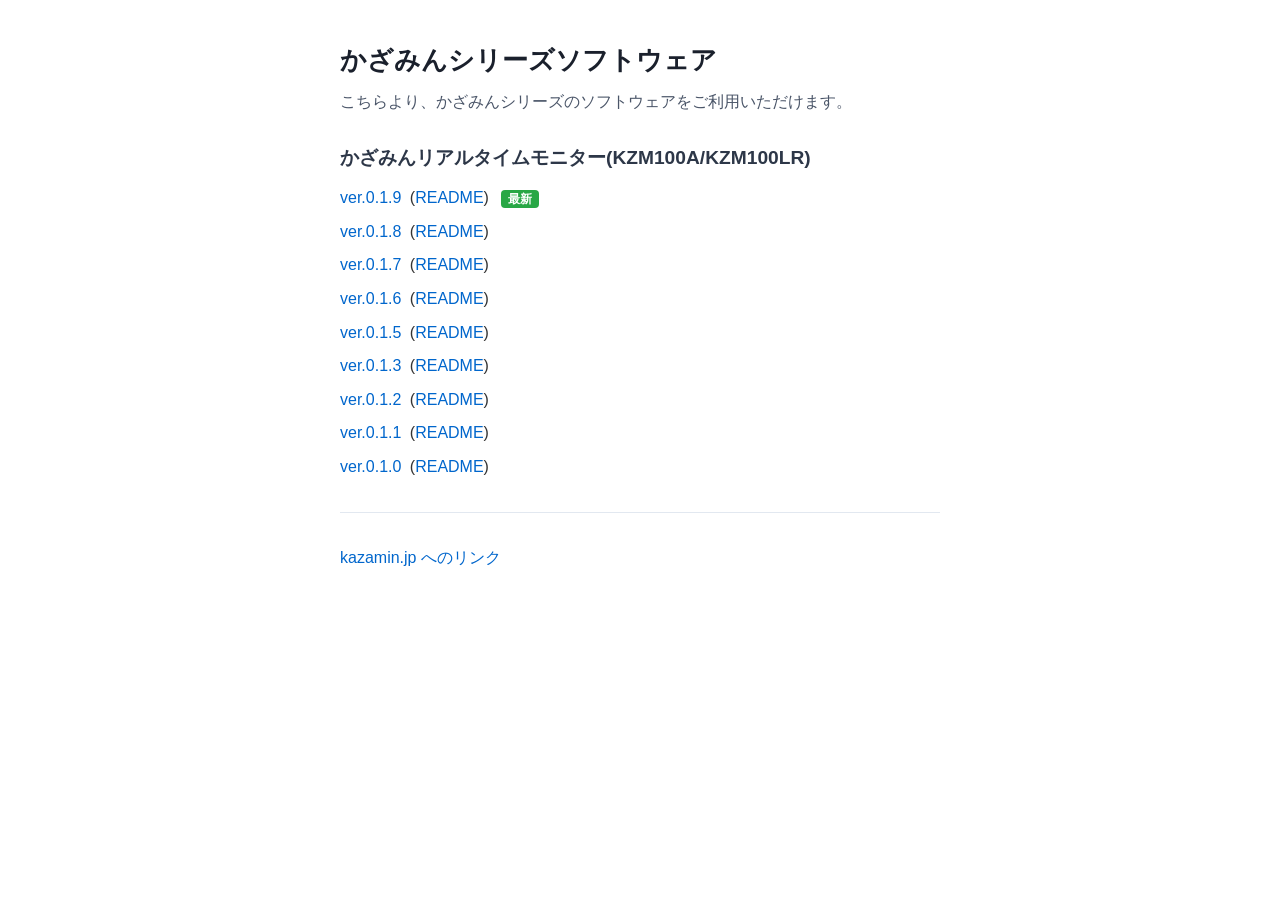
==== commit 0189cb79: "deploy: 4309febbba056bb762d0413d573d0b04d410b1cb" ====
--- a/index.html
+++ b/index.html
@@ -2,4097 +2,133 @@
 <html lang="ja">
 <head>
   <meta charset="UTF-8">
-  <meta name="viewport" content="width=device-width, initial-scale=1.0, maximum-scale=1.0, user-scalable=no">
-  <title>かざみんリアルタイムモニター ver.0.1.9</title>
-  <meta name="description" content="超音波風向風速計 かざみん (KZM100A/KZM100LR) Web Serial API リアルタイム計測モニター">
-  <meta name="theme-color" content="#131f3d">
-  <!-- PWA Manifest -->
-  <link rel="manifest" href="./manifest.json">
-  <!-- ファビコン (SVG) -->
-  <link rel="icon" type="image/svg+xml" href="[data-uri]">
+  <meta name="viewport" content="width=device-width, initial-scale=1.0">
+  <title>かざみんシリーズソフトウェア</title>
+  <link rel="icon" type="image/svg+xml" href="./latest/icons/kazamin.svg">
   <style>
-/**
- * main.css
- * かざみんリアルタイムモニター (Web Serial Monitor) スタイルシート
- */
-
-:root {
-  --bg-primary: #121826;
-  --bg-card: #1e293b;
-  --bg-card-hover: #27354a;
-  --bg-input: #0f172a;
-  --border-color: #334155;
-  --border-light: #475569;
-
-  --text-primary: #f1f5f9;
-  --text-secondary: #94a3b8;
-  --text-muted: #64748b;
-
-  --accent-cyan: #00f0ff;
-  --accent-blue: #38bdf8;
-  --accent-green: #22c55e;
-  --accent-yellow: #eab308;
-  --accent-red: #ef4444;
-
-  --font-family: -apple-system, BlinkMacSystemFont, "Segoe UI", Roboto, "Helvetica Neue", Arial, sans-serif;
-  --font-mono: ui-monospace, SFMono-Regular, Menlo, Monaco, Consolas, "Liberation Mono", "Courier New", monospace;
-
-  --radius-sm: 6px;
-  --radius-md: 10px;
-  --radius-lg: 14px;
-}
-
-* {
-  box-sizing: border-box;
-  margin: 0;
-  padding: 0;
-}
-
-body {
-  background-color: var(--bg-primary);
-  color: var(--text-primary);
-  font-family: var(--font-family);
-  min-height: 100vh;
-  display: flex;
-  flex-direction: column;
-  overflow-x: hidden;
-  -webkit-font-smoothing: antialiased;
-}
-
-/* アプリケーション全体コンテナ */
-.app-container {
-  display: flex;
-  flex-direction: column;
-  min-height: 100vh;
-  width: 100%;
-  max-width: 100%;
-  margin: 0;
-  padding: 8px 16px;
-  gap: 8px;
-  box-sizing: border-box;
-}
-
-/* ヘッダーエリア */
-.app-header {
-  display: flex;
-  align-items: center;
-  justify-content: space-between;
-  flex-wrap: wrap;
-  gap: 10px;
-  background-color: var(--bg-card);
-  border: 1px solid var(--border-color);
-  border-radius: var(--radius-lg);
-  padding: 8px 18px;
-  box-shadow: 0 4px 16px rgba(0, 0, 0, 0.3);
-  flex-shrink: 0;
-}
-
-.header-brand {
-  display: flex;
-  align-items: center;
-  gap: 12px;
-}
-
-.header-logo {
-  width: 32px;
-  height: 32px;
-  background-color: #ffffff;
-  border-radius: var(--radius-sm);
-  padding: 2px;
-  box-sizing: border-box;
-  display: block;
-  flex-shrink: 0;
-}
-
-.header-title {
-  font-size: 1.4rem;
-  font-weight: 700;
-  letter-spacing: 0.5px;
-  color: #ffffff;
-  display: flex;
-  align-items: center;
-  gap: 8px;
-}
-
-.header-version {
-  font-size: 0.8rem;
-  padding: 2px 8px;
-  background-color: rgba(0, 240, 255, 0.15);
-  color: var(--accent-cyan);
-  border: 1px solid rgba(0, 240, 255, 0.4);
-  border-radius: 9999px;
-  font-weight: 600;
-}
-
-.header-controls {
-  display: flex;
-  align-items: center;
-  gap: 12px;
-  flex-wrap: wrap;
-}
-
-/* デジタル時計 */
-.digital-clock-widget {
-  display: flex;
-  flex-direction: column;
-  align-items: flex-end;
-  background-color: rgba(15, 23, 42, 0.8);
-  padding: 4px 12px;
-  border-radius: var(--radius-sm);
-  border: 1px solid var(--border-color);
-}
-
-.clock-date {
-  font-size: 0.72rem;
-  color: var(--text-secondary);
-  font-family: var(--font-mono);
-}
-
-.clock-time {
-  font-size: 1.15rem;
-  font-weight: 700;
-  color: var(--accent-cyan);
-  font-family: var(--font-mono);
-  letter-spacing: 1px;
-}
-
-/* 接続ボタン & デモモード */
-.serial-controls {
-  display: flex;
-  align-items: center;
-  gap: 8px;
-}
-
-.btn {
-  padding: 8px 16px;
-  font-size: 0.9rem;
-  font-weight: 600;
-  border-radius: var(--radius-md);
-  border: none;
-  cursor: pointer;
-  transition: all 0.2s ease;
-  display: inline-flex;
-  align-items: center;
-  justify-content: center;
-  gap: 6px;
-}
-
-.btn-primary {
-  background: linear-gradient(135deg, #0284c7, #00f0ff);
-  color: #0b1329;
-  box-shadow: 0 2px 8px rgba(0, 240, 255, 0.3);
-}
-
-.btn-primary:hover {
-  filter: brightness(1.1);
-  transform: translateY(-1px);
-}
-
-.btn-danger {
-  background: linear-gradient(135deg, #dc2626, #ef4444);
-  color: #ffffff;
-  box-shadow: 0 2px 8px rgba(239, 68, 68, 0.3);
-}
-
-.btn-danger:hover {
-  filter: brightness(1.1);
-  transform: translateY(-1px);
-}
-
-.btn-secondary {
-  background-color: var(--bg-input);
-  color: var(--text-primary);
-  border: 1px solid var(--border-light);
-}
-
-.btn-secondary:hover {
-  background-color: var(--bg-card-hover);
-  border-color: var(--accent-cyan);
-}
-
-.btn-demo {
-  background-color: rgba(234, 179, 8, 0.15);
-  color: var(--accent-yellow);
-  border: 1px solid rgba(234, 179, 8, 0.4);
-}
-
-.btn-demo.active {
-  background: linear-gradient(135deg, #ca8a04, #eab308);
-  color: #0b1329;
-  font-weight: 700;
-}
-
-.connection-status-dot {
-  width: 10px;
-  height: 10px;
-  border-radius: 50%;
-  background-color: var(--text-muted);
-  display: inline-block;
-  margin-right: 4px;
-}
-
-.connection-status-dot.connected {
-  background-color: var(--accent-green);
-  box-shadow: 0 0 8px var(--accent-green);
-}
-
-.connection-status-dot.demo {
-  background-color: var(--accent-yellow);
-  box-shadow: 0 0 8px var(--accent-yellow);
-}
-
-/* メインコンテンツレイアウト */
-.app-main {
-  display: flex;
-  flex-direction: column;
-  gap: 8px;
-  flex: 1;
-  min-height: 0;
-}
-
-/* 上段: 3連メーターパネル */
-.gauges-section {
-  display: grid;
-  grid-template-columns: repeat(3, 1fr);
-  gap: 8px;
-  align-items: stretch;
-  flex: none;
-  min-height: 280px;
-}
-
-#gauge-dir-container,
-#gauge-speed-container,
-#gauge-temp-container {
-  height: 100%;
-  display: flex;
-  flex-direction: column;
-  min-height: 0;
-}
-
-.gauge-card {
-  background-color: var(--bg-card);
-  border: 1px solid var(--border-color);
-  border-radius: var(--radius-lg);
-  padding: 10px 14px;
-  display: flex;
-  flex-direction: column;
-  justify-content: space-between;
-  box-shadow: 0 4px 16px rgba(0, 0, 0, 0.2);
-  height: 280px;
-  position: relative;
-  overflow: hidden;
-}
-
-.gauge-header {
-  display: flex;
-  justify-content: space-between;
-  align-items: center;
-  margin-bottom: 4px;
-  min-height: 20px;
-  flex-shrink: 0;
-}
-
-.gauge-title {
-  font-size: 0.82rem;
-  font-weight: 700;
-  color: var(--text-secondary);
-  letter-spacing: 0.8px;
-}
-
-.gauge-badge {
-  font-size: 0.72rem;
-  font-weight: 700;
-  padding: 2px 6px;
-  border-radius: 4px;
-  background-color: var(--accent-red);
-  color: #ffffff;
-  animation: pulse-badge 1s infinite alternate;
-}
-
-@keyframes pulse-badge {
-  from { opacity: 0.7; }
-  to { opacity: 1; transform: scale(1.05); }
-}
-
-.gauge-body {
-  flex: 1;
-  display: flex;
-  align-items: center;
-  justify-content: center;
-  position: relative;
-  min-height: 180px;
-  max-height: 200px;
-}
-
-.gauge-footer {
-  margin-top: 4px;
-  text-align: center;
-  min-height: 42px;
-  display: flex;
-  flex-direction: column;
-  justify-content: center;
-  align-items: center;
-  flex-shrink: 0;
-}
-
-.gauge-value-display {
-  display: flex;
-  align-items: baseline;
-  justify-content: center;
-  gap: 4px;
-}
-
-.value-number {
-  font-size: 1.85rem;
-  font-weight: 800;
-  font-family: var(--font-mono);
-  color: #ffffff;
-  letter-spacing: 1px;
-}
-
-.value-number.error-text {
-  color: var(--accent-red);
-  animation: pulse-badge 0.8s infinite alternate;
-}
-
-.value-unit {
-  font-size: 1.05rem;
-  font-weight: 600;
-  color: var(--text-secondary);
-}
-
-.value-sub {
-  font-size: 0.85rem;
-  color: var(--accent-cyan);
-  margin-left: 8px;
-  font-weight: 600;
-}
-
-.dir-value-display {
-  position: relative;
-  display: flex;
-  justify-content: center;
-  align-items: baseline;
-  width: 100%;
-}
-
-.dir-main-val {
-  display: flex;
-  align-items: baseline;
-  justify-content: center;
-  gap: 2px;
-}
-
-.dir-name-label {
-  position: absolute;
-  left: calc(50% + 36px);
-  white-space: nowrap;
-  margin-left: 0;
-}
-
-/* コンパス SVG */
-.compass-svg {
-  height: 100%;
-  min-height: 180px;
-  max-height: 200px;
-  width: auto;
-  max-width: 100%;
-}
-
-.compass-outer-ring {
-  fill: none;
-  stroke: var(--border-color);
-  stroke-width: 2;
-}
-
-.compass-inner-ring {
-  fill: rgba(15, 23, 42, 0.6);
-  stroke: var(--border-light);
-  stroke-width: 1;
-}
-
-.compass-label {
-  fill: var(--text-secondary);
-  text-anchor: middle;
-  dominant-baseline: central;
-  font-weight: 700;
-}
-
-.compass-label.major-label {
-  font-size: 19px;
-  font-weight: 800;
-  fill: #ffffff;
-}
-
-.compass-label.label-n {
-  fill: var(--accent-red);
-}
-
-.compass-label.minor-label {
-  font-size: 13px;
-  font-weight: 700;
-  fill: var(--text-muted);
-}
-
-.compass-deg-label {
-  font-size: 11px;
-  font-weight: 600;
-  fill: var(--text-muted);
-  text-anchor: middle;
-  dominant-baseline: central;
-  font-family: var(--font-mono);
-}
-
-/* スピードメーター SVG */
-.speed-svg {
-  height: 100%;
-  min-height: 180px;
-  max-height: 200px;
-  width: auto;
-  max-width: 100%;
-}
-
-.speed-arc-track {
-  fill: none;
-  stroke: #1e293b;
-  stroke-width: 16;
-  stroke-linecap: round;
-}
-
-.speed-arc-fill {
-  fill: none;
-  stroke-width: 16;
-  stroke-linecap: round;
-  transition: stroke-dashoffset 0.4s ease;
-}
-
-.speed-arc-mask {
-  fill: none;
-  stroke: #ffffff;
-  stroke-width: 16;
-  stroke-linecap: round;
-  transition: stroke-dashoffset 0.4s cubic-bezier(0.2, 0.8, 0.2, 1);
-}
-
-.speed-arc-seg {
-  fill: none;
-  stroke-width: 16;
-  stroke-linecap: butt;
-}
-
-.speed-arc-error {
-  fill: none;
-  stroke-width: 16;
-  stroke-linecap: round;
-}
-
-.speed-tick-text {
-  font-size: 14.5px;
-  font-weight: 700;
-  fill: var(--text-secondary);
-  font-family: var(--font-mono);
-}
-
-.speed-scale-indicator {
-  font-size: 11px;
-  font-weight: 600;
-  fill: var(--text-muted);
-  text-anchor: middle;
-  font-family: var(--font-mono);
-}
-
-/* 温度計 SVG・スタイル */
-.temp-svg {
-  height: 100%;
-  min-height: 180px;
-  max-height: 200px;
-  width: auto;
-  max-width: 100%;
-}
-
-.temp-arc-track {
-  fill: none;
-  stroke: #1e293b;
-  stroke-width: 16;
-  stroke-linecap: round;
-}
-
-.temp-arc-mask {
-  fill: none;
-  stroke: #ffffff;
-  stroke-width: 16;
-  stroke-linecap: round;
-  transition: stroke-dashoffset 0.4s cubic-bezier(0.2, 0.8, 0.2, 1);
-}
-
-.temp-arc-seg {
-  fill: none;
-  stroke-width: 16;
-  stroke-linecap: butt;
-}
-
-.temp-tick-text {
-  font-size: 14.5px;
-  font-weight: 700;
-  fill: var(--text-secondary);
-  font-family: var(--font-mono);
-}
-
-.temp-scale-indicator {
-  font-size: 11px;
-  font-weight: 600;
-  fill: var(--text-muted);
-  text-anchor: middle;
-  font-family: var(--font-mono);
-}
-
-/* 中段: 時間軸グラフパネル */
-.chart-section {
-  background-color: var(--bg-card);
-  border: 1px solid var(--border-color);
-  border-radius: var(--radius-lg);
-  padding: 10px 10px;
-  box-shadow: 0 4px 16px rgba(0, 0, 0, 0.2);
-  display: flex;
-  flex-direction: column;
-  flex: 1.35;
-  min-height: 0;
-}
-
-.chart-panel {
-  display: flex;
-  flex-direction: column;
-  flex: 1;
-  min-height: 0;
-}
-
-.chart-controls-bar {
-  display: flex;
-  align-items: center;
-  justify-content: center;
-  flex-wrap: wrap;
-  gap: 16px;
-  margin-bottom: 6px;
-  padding-bottom: 6px;
-  border-bottom: 1px solid var(--border-color);
-  flex-shrink: 0;
-}
-
-.control-group {
-  display: flex;
-  align-items: center;
-  gap: 8px;
-  flex-wrap: wrap;
-}
-
-.control-label {
-  font-size: 0.8rem;
-  color: var(--text-secondary);
-  font-weight: 600;
-}
-
-.btn-group {
-  display: inline-flex;
-  background-color: var(--bg-primary);
-  border-radius: var(--radius-sm);
-  padding: 2px;
-  border: 1px solid var(--border-color);
-}
-
-.btn-scale {
-  background: none;
-  border: none;
-  color: var(--text-muted);
-  padding: 3px 8px;
-  font-size: 0.78rem;
-  font-weight: 600;
-  border-radius: 4px;
-  cursor: pointer;
-  transition: all 0.2s ease;
-}
-
-.btn-scale:hover {
-  color: var(--text-primary);
-}
-
-.btn-scale.active {
-  background-color: #1e3a8a;
-  color: var(--accent-cyan);
-  box-shadow: 0 1px 4px rgba(0, 0, 0, 0.3);
-}
-
-.chart-canvas-wrapper {
-  width: 100%;
-  position: relative;
-  flex: 1;
-  min-height: 160px;
-  height: auto;
-}
-
-#time-series-canvas {
-  position: absolute;
-  top: 0;
-  left: 0;
-  width: 100%;
-  height: 100%;
-  display: block;
-}
-
-/* 下段: 受信コンソール & CSV出力 */
-.bottom-section {
-  display: flex;
-  flex-direction: column;
-  flex: 1;
-  min-height: 0;
-}
-
-#console-container {
-  display: flex;
-  flex-direction: column;
-  flex: 1;
-  height: 100%;
-  min-height: 0;
-}
-
-.console-card {
-  background-color: var(--bg-card);
-  border: 1px solid var(--border-color);
-  border-radius: var(--radius-lg);
-  padding: 8px 16px;
-  box-shadow: 0 4px 16px rgba(0, 0, 0, 0.2);
-  display: flex;
-  flex-direction: column;
-  flex: 1;
-  min-height: 0;
-}
-
-.console-header {
-  display: flex;
-  justify-content: space-between;
-  align-items: center;
-  margin-bottom: 4px;
-  flex-wrap: wrap;
-  gap: 8px;
-  flex-shrink: 0;
-}
-
-.console-title-area {
-  display: flex;
-  align-items: center;
-  gap: 10px;
-}
-
-.console-title {
-  font-size: 0.85rem;
-  font-weight: 700;
-  color: var(--text-secondary);
-  letter-spacing: 0.8px;
-}
-
-.console-count-badge {
-  font-size: 0.75rem;
-  background-color: rgba(255, 255, 255, 0.08);
-  padding: 2px 8px;
-  border-radius: 4px;
-  color: var(--text-muted);
-  font-family: var(--font-mono);
-}
-
-.console-actions {
-  display: flex;
-  align-items: center;
-  gap: 12px;
-}
-
-.auto-scroll-label {
-  font-size: 0.8rem;
-  color: var(--text-secondary);
-  display: flex;
-  align-items: center;
-  gap: 6px;
-  cursor: pointer;
-}
-
-.btn-clear-console {
-  background: none;
-  border: 1px solid var(--border-color);
-  color: var(--text-muted);
-  padding: 2px 6px;
-  font-size: 0.75rem;
-  border-radius: 4px;
-  cursor: pointer;
-}
-
-.btn-clear-console:hover {
-  color: var(--text-primary);
-  border-color: var(--border-light);
-}
-
-.console-table-header {
-  display: grid;
-  grid-template-columns: 180px 100px 90px 90px 70px 1fr;
-  padding: 4px 12px;
-  background-color: var(--bg-primary);
-  border: 1px solid var(--border-color);
-  border-bottom: none;
-  font-size: 0.75rem;
-  font-weight: 700;
-  color: var(--text-muted);
-  font-family: var(--font-mono);
-  flex-shrink: 0;
-}
-
-.console-body {
-  flex: 1;
-  min-height: 65px;
-  height: auto;
-  overflow-y: auto;
-  background-color: #0f172a;
-  border: 1px solid var(--border-color);
-  border-radius: 0 0 var(--radius-sm) var(--radius-sm);
-  padding: 2px 0;
-  font-family: var(--font-mono);
-  font-size: 0.82rem;
-}
-
-.console-placeholder {
-  color: var(--text-muted);
-  padding: 20px;
-  text-align: center;
-  font-size: 0.85rem;
-}
-
-.console-row {
-  display: grid;
-  grid-template-columns: 180px 100px 90px 90px 70px 1fr;
-  padding: 3px 12px;
-  border-bottom: 1px solid rgba(255, 255, 255, 0.03);
-  align-items: center;
-  transition: background-color 0.1s ease;
-}
-
-.console-row:hover {
-  background-color: rgba(255, 255, 255, 0.04);
-}
-
-.console-row.row-error {
-  background-color: rgba(239, 68, 68, 0.15);
-  color: #fca5a5;
-}
-
-.col-speed.val-error {
-  color: var(--accent-red);
-  font-weight: 700;
-}
-
-.badge-ok {
-  color: var(--accent-green);
-  font-weight: 700;
-}
-
-.badge-err {
-  color: var(--accent-red);
-  font-weight: 700;
-}
-
-.col-raw {
-  color: var(--text-muted);
-  overflow: hidden;
-  text-overflow: ellipsis;
-  white-space: nowrap;
-}
-
-/* フッターエリア */
-.app-footer {
-  display: flex;
-  align-items: center;
-  justify-content: space-between;
-  flex-wrap: wrap;
-  gap: 8px;
-  padding: 6px 16px;
-  background-color: var(--bg-card);
-  border: 1px solid var(--border-color);
-  border-radius: var(--radius-lg);
-  margin-top: 0;
-  flex-shrink: 0;
-}
-
-.footer-left {
-  display: flex;
-  align-items: center;
-  gap: 12px;
-}
-
-.footer-link {
-  color: var(--accent-blue);
-  text-decoration: none;
-  font-size: 0.85rem;
-  display: flex;
-  align-items: center;
-  gap: 6px;
-  transition: color 0.2s;
-}
-
-.footer-link:hover {
-  color: var(--accent-cyan);
-  text-decoration: underline;
-}
-
-.footer-logo {
-  width: 24px;
-  height: 24px;
-  background-color: #ffffff;
-  border-radius: 4px;
-  padding: 1.5px;
-  box-sizing: border-box;
-  display: inline-block;
-  vertical-align: middle;
-  flex-shrink: 0;
-}
-
-.footer-right {
-  display: flex;
-  align-items: center;
-  gap: 16px;
-}
-
-.btn-csv {
-  background: linear-gradient(135deg, #10b981, #059669);
-  color: #ffffff;
-  padding: 8px 16px;
-  font-size: 0.85rem;
-}
-
-.btn-csv:hover {
-  filter: brightness(1.1);
-}
-
-/* 16:9 大画面およびデスクトップ表示（全画面表示最適化） */
-@media (min-width: 901px) and (min-height: 800px) {
-  body {
-    height: 100vh;
-    overflow: hidden;
-  }
-  .app-container {
-    height: 100vh;
-    max-height: 100vh;
-    overflow: hidden;
-  }
-}
-
-/* タブレット・中画面対応 */
-@media (max-width: 900px) {
-  body {
-    overflow-y: auto;
-  }
-  .app-container {
-    height: auto;
-    min-height: 100vh;
-    padding: 10px 12px;
-    gap: 12px;
-  }
-  .gauge-card {
-    height: 280px;
-    min-height: 280px;
-    padding: 10px 10px;
-  }
-  .gauge-title {
-    font-size: 0.78rem;
-    letter-spacing: 0.5px;
-  }
-  .gauge-body {
-    min-height: 180px;
-    max-height: 200px;
-  }
-  .compass-svg, .speed-svg, .temp-svg {
-    max-height: 200px;
-  }
-  .chart-section {
-    flex: none;
-    height: auto;
-  }
-  .chart-canvas-wrapper {
-    height: 360px;
-    min-height: 360px;
-  }
-  #time-series-canvas {
-    position: relative;
-    height: 360px;
-  }
-  .bottom-section {
-    flex: none;
-    height: auto;
-  }
-  .console-body {
-    height: 180px;
-    flex: none;
-  }
-}
-
-/* 横方向に余裕が無い場合（スマートフォン縦画面・狭画面）: 3連メーターを縦並びに配置 */
-@media (max-width: 600px) and (orientation: portrait), (max-width: 520px) {
-  .gauges-section {
-    grid-template-columns: 1fr;
-    flex: none;
-  }
-}
-
-/* スマホ対応 */
-@media (max-width: 680px) {
-  .app-header {
-    flex-direction: column;
-    align-items: flex-start;
-  }
-  .header-controls {
-    width: 100%;
-    justify-content: space-between;
-  }
-  .chart-canvas-wrapper {
-    height: 320px;
-    min-height: 320px;
-  }
-  #time-series-canvas {
-    height: 320px;
-  }
-  .console-table-header, .console-row {
-    grid-template-columns: 120px 70px 60px 60px 50px 1fr;
-    font-size: 0.72rem;
-  }
-  .app-footer {
-    flex-direction: column;
-    align-items: flex-start;
-  }
-}
-
-/* 画面高さが小さい場合のスクロール許可 */
-@media (max-height: 799px) and (min-width: 901px) {
-  body {
-    overflow-y: auto;
-  }
-  .app-container {
-    height: auto;
-    min-height: 100vh;
-  }
-  .gauge-card {
-    height: 280px;
-    min-height: 280px;
-  }
-  .chart-section {
-    flex: none;
-    height: auto;
-  }
-  .chart-canvas-wrapper {
-    min-height: 240px;
-    height: 240px;
-  }
-  #time-series-canvas {
-    position: relative;
-    height: 240px;
-  }
-  .bottom-section {
-    flex: none;
-    height: auto;
-  }
-  .console-card {
-    flex: none;
-    height: auto;
-  }
-  .console-body {
-    height: 120px;
-    min-height: 120px;
-    max-height: 120px;
-    flex: none;
-  }
-}
+    body {
+      font-family: -apple-system, BlinkMacSystemFont, "Segoe UI", Roboto, "Helvetica Neue", Arial, sans-serif;
+      max-width: 600px;
+      margin: 40px auto;
+      padding: 0 20px;
+      line-height: 1.6;
+      color: #333333;
+    }
+    h1 {
+      font-size: 1.6rem;
+      margin-bottom: 0.5rem;
+      color: #1a202c;
+    }
+    .lead {
+      color: #4a5568;
+      margin-top: 0;
+      margin-bottom: 1.75rem;
+    }
+    h2 {
+      font-size: 1.2rem;
+      margin-top: 1.5rem;
+      margin-bottom: 0.75rem;
+      color: #2d3748;
+    }
+    ul.version-list {
+      list-style: none;
+      padding: 0;
+      margin: 0 0 2rem 0;
+    }
+    ul.version-list li {
+      margin: 8px 0;
+      font-size: 1rem;
+    }
+    a {
+      color: #0066cc;
+      text-decoration: none;
+    }
+    a:hover {
+      text-decoration: underline;
+    }
+    .badge-latest {
+      display: inline-block;
+      background: #28a745;
+      color: #ffffff;
+      font-size: 0.75rem;
+      font-weight: bold;
+      padding: 2px 7px;
+      border-radius: 4px;
+      margin-left: 8px;
+      vertical-align: middle;
+      line-height: 1.2;
+    }
+    .readme-link {
+      margin-left: 4px;
+    }
+    .footer-links {
+      margin-top: 2rem;
+      padding-top: 1rem;
+      border-top: 1px solid #e2e8f0;
+    }
   </style>
-  <script>
-    window.onerror = function(msg, url, lineNo, columnNo, error) {
-      console.error('[Kazamin Monitor] Unhandled Error:', msg, 'at', url + ':' + lineNo, error);
-      return false;
-    };
-    window.addEventListener('unhandledrejection', function(event) {
-      console.error('[Kazamin Monitor] Unhandled Promise Rejection:', event.reason);
-    });
-  </script>
 </head>
 <body>
-  <!-- かざみん アイコンシンボル定義 (スタンドアロン単一ファイル配信用) -->
-  <svg style="display: none;" xmlns="http://www.w3.org/2000/svg">
-    <symbol id="kazamin-icon" viewBox="0 0 562 562">
-      <path d="M0 0 C8.23898198 6.1102498 13.15113702 15.25733408 15.375 25.1875 C18.17293761 43.38851682 11.66185852 61.69225311 1.61328125 76.73046875 C1.08089844 77.47941406 0.54851562 78.22835937 0 79 C-0.52207031 79.75925781 -1.04414063 80.51851563 -1.58203125 81.30078125 C-2.04996094 81.86152344 -2.51789063 82.42226562 -3 83 C-3.66 83 -4.32 83 -5 83 C-5.99 84.98 -5.99 84.98 -7 87 C-3.12420376 87.90892567 0.47618839 88.12881615 4.453125 88.1328125 C6.33028198 88.13583374 6.33028198 88.13583374 8.24536133 88.13891602 C9.58024269 88.13482954 10.91512244 88.13018074 12.25 88.125 C12.92340424 88.12378143 13.59680847 88.12256287 14.2906189 88.12130737 C27.59476472 88.09295808 40.78878965 87.68142677 54 86 C54.22101175 83.85381922 54.22101175 83.85381922 52.42578125 82.22265625 C51.72839844 81.50980469 51.03101563 80.79695313 50.3125 80.0625 C44.73725627 73.93368597 40.54867515 66.41301899 40 58 C39.94972656 57.360625 39.89945312 56.72125 39.84765625 56.0625 C39.29661774 43.71923746 43.81383316 31.71010236 51.6875 22.3125 C61.14539004 12.28784502 72.47433587 6.77731902 86.2265625 5.76171875 C99.30136912 5.476177 109.63999243 8.958204 120 17 C131.46750941 27.31672062 136.68075178 40.82993521 138.3125 55.8828125 C139.05251987 72.48700842 133.2145541 88.86818235 125 103 C145.21273815 98.82563016 164.60836976 92.39572414 183 83 C179.82460444 79.57421051 179.82460444 79.57421051 176 77 C176 76.34 176 75.68 176 75 C175.4121875 74.76023437 174.824375 74.52046875 174.21875 74.2734375 C168.35827926 70.90985746 164.92804126 63.54076481 162.5625 57.4375 C159.49637875 47.13745633 159.43565639 35.40799173 163.74609375 25.48046875 C164.15988281 24.66191406 164.57367188 23.84335937 165 23 C165.42410156 22.15050781 165.84820312 21.30101563 166.28515625 20.42578125 C173.77134967 6.80883333 186.00811988 -1.44173022 200.4375 -6.5 C213.4456579 -10.0649641 225.92722852 -8.32079729 238.0625 -2.875 C251.86591648 4.48682212 259.04949265 16.25483319 264.0546875 30.640625 C271.90907654 58.55291662 260.91181209 90.08070688 248.16894531 114.81933594 C242.54363884 125.31332871 235.40022624 134.7081788 228 144 C227.28457031 144.94746094 226.56914062 145.89492187 225.83203125 146.87109375 C225.22746094 147.57363281 224.62289063 148.27617187 224 149 C223.34 149 222.68 149 222 149 C221.74734375 149.57621094 221.4946875 150.15242187 221.234375 150.74609375 C216.48629574 159.41584606 206.65745489 165.65891115 198.90332031 171.54980469 C196.99621206 173.00288614 195.10316818 174.47292961 193.2109375 175.9453125 C183.94035355 183.09787594 174.30503556 189.49454169 164.31103516 195.59033203 C162.82825182 196.49478914 161.34847027 197.40419666 159.87255859 198.31982422 C128.10528785 218.01628934 92.55238331 230.61115584 57.13745117 241.99121094 C55.08816705 242.65012013 53.04214447 243.31928518 51 244 C66.81666216 246.26474146 82.42447075 245.36376336 98 242 C98.66273926 241.86078125 99.32547852 241.7215625 100.00830078 241.578125 C112.93574511 238.80176112 125.84672913 234.69239506 137.91015625 229.26953125 C141.24187645 227.90061966 142.64815784 227.81699688 146 229 C147 230 147 230 147.55078125 232.67578125 C146.93097948 236.41657068 146.55183462 236.78163559 143.73046875 239.04296875 C142.23270952 240.11468065 140.71686133 241.16138938 139.1875 242.1875 C138.37434326 242.74993408 137.56118652 243.31236816 136.72338867 243.8918457 C85.24555433 278.96633903 22.9675512 290.67405003 -38.30175781 281.43652344 C-44.24403011 280.47517862 -50.136002 279.36439557 -56 278 C-56.2578125 278.89332031 -56.515625 279.78664063 -56.78125 280.70703125 C-57.99164501 283.97742546 -59.29939669 286.01600488 -61.5 288.6875 C-63.45970464 291.09145971 -65.27642504 293.41463756 -67 296 C-67.66 296 -68.32 296 -69 296 C-69.268125 296.639375 -69.53625 297.27875 -69.8125 297.9375 C-71 300 -71 300 -74 301 C-74 301.66 -74 302.32 -74 303 C-74.66 303.33 -75.32 303.66 -76 304 C-66.76725725 304.58027014 -58.9035965 303.99434603 -50 301.5 C-33.91275291 297.08702413 -20.09514142 298.0970253 -5.0625 305.9375 C4.78739909 311.64612765 4.78739909 311.64612765 7.0625 316.0625 C6.97165795 318.8786037 5.88810175 319.94281451 4 322 C1.4765625 323.0546875 1.4765625 323.0546875 -1.375 323.875 C-6.75412743 325.70830895 -9.08089266 327.10343285 -12 332 C-14.96395159 338.75780962 -13.41739754 343.20722348 -11.04296875 350.046875 C-10.69878906 351.02140625 -10.35460937 351.9959375 -10 353 C-8.64083042 357.45642874 -8.84583593 361.49633882 -10 366 C-15.73231253 373.81678981 -25.8701315 376.42540059 -34.9453125 378.45703125 C-39.79805374 379.3138684 -43.77048586 378.32110703 -48.3515625 376.6015625 C-51.9962947 375.77370297 -53.70471357 376.24605722 -57 378 C-58.58199929 380.43429411 -59.73413036 382.50618559 -60.875 385.125 C-61.18179688 385.78371094 -61.48859375 386.44242187 -61.8046875 387.12109375 C-62.55498855 388.73893038 -63.28006225 390.3684251 -64 392 C-64.66 392 -65.32 392 -66 392 C-66.33 392.99 -66.66 393.98 -67 395 C-69.546875 396.5703125 -69.546875 396.5703125 -72.75 398.125 C-73.79671875 398.64320313 -74.8434375 399.16140625 -75.921875 399.6953125 C-81.58609688 402.09613751 -86.7530628 402.15502198 -92.8125 402.125 C-93.58142578 402.12886719 -94.35035156 402.13273437 -95.14257812 402.13671875 C-100.17944806 402.1282177 -105.01409716 401.71633268 -110 401 C-111.24551699 405.81398781 -111.12689044 410.52346887 -111.09765625 415.45703125 C-111.0962413 416.35999435 -111.09482635 417.26295746 -111.09336853 418.19328308 C-111.08778823 421.06638963 -111.07523934 423.93941716 -111.0625 426.8125 C-111.05748245 428.76497283 -111.05291999 430.71744689 -111.04882812 432.66992188 C-111.03782525 437.44664485 -111.02057418 442.22330904 -111 447 C-110.00663635 446.99111755 -109.01327271 446.98223511 -107.98980713 446.9730835 C-98.63164962 446.89202258 -89.27356327 446.83204664 -79.91513443 446.79275131 C-75.10375596 446.77187 -70.29266075 446.74354246 -65.48144531 446.69824219 C-60.83895837 446.65480378 -56.19674399 446.63086699 -51.55406952 446.62049103 C-49.78220071 446.61309604 -48.01034693 446.59865537 -46.23859406 446.57707977 C-43.75801779 446.54807185 -41.27856996 446.54404281 -38.79785156 446.54589844 C-38.06417358 446.53151733 -37.33049561 446.51713623 -36.57458496 446.50231934 C-33.13007132 446.53022876 -31.30072081 446.77578163 -28.50482178 448.8604126 C-27 451 -27 451 -27.125 453.6875 C-28 456 -28 456 -30 457 C-32.5622268 457.12226853 -35.09908818 457.18565577 -37.66259766 457.20532227 C-38.45292892 457.21522186 -39.24326019 457.22512146 -40.05754089 457.23532104 C-42.6763507 457.26697122 -45.29517866 457.29170733 -47.9140625 457.31640625 C-49.72724892 457.33697274 -51.54043052 457.35796913 -53.35360718 457.37937927 C-58.13098242 457.43463142 -62.90840115 457.48402682 -67.68585205 457.53222656 C-73.41527068 457.59123999 -79.14460964 457.65748523 -84.8739624 457.72252655 C-93.58259304 457.82057561 -102.29127425 457.90940458 -111 458 C-111 480.11 -111 502.22 -111 525 C-108.69 526.32 -106.38 527.64 -104 529 C-102.56695936 531.86608129 -102.69355845 533.81300783 -103 537 C-105.72096784 541.94243434 -108.60491276 544.41190252 -113.4375 547.25 C-115.10619141 548.24773437 -115.10619141 548.24773437 -116.80859375 549.265625 C-122.82911009 552.53748455 -127.28282673 553.38825298 -134.0625 553.4375 C-134.86494141 553.47037109 -135.66738281 553.50324219 -136.49414062 553.53710938 C-138.7728719 553.55791107 -140.77620985 553.50171217 -143 553 C-145.55859375 550.59765625 -145.55859375 550.59765625 -147 548 C-147 547.34 -147 546.68 -147 546 C-147.680625 546.226875 -148.36125 546.45375 -149.0625 546.6875 C-152.98783202 547.10508851 -155.85524116 546.31013091 -159 544 C-161.62385212 540.51687468 -162.84745919 537.11136879 -163.4375 532.8125 C-162.91265031 529.4384663 -162.11920656 527.68432831 -160 525 C-155.70165055 521.73172838 -151.58321517 519.97687165 -146.375 518.75 C-145.67785889 518.58161621 -144.98071777 518.41323242 -144.26245117 518.23974609 C-136.08563809 516.3927351 -128.87750634 515.84899747 -121 519 C-121 498.54 -121 478.08 -121 457 C-126.59582031 457.05800781 -132.19164062 457.11601562 -137.95703125 457.17578125 C-141.49807578 457.20132331 -145.03900705 457.22539231 -148.58007812 457.24414062 C-154.20312021 457.27405283 -159.82575599 457.30947117 -165.44848633 457.37719727 C-169.98076012 457.4314483 -174.51259836 457.46140586 -179.04517174 457.47438622 C-180.77602689 457.48363861 -182.50685769 457.50170637 -184.23752785 457.52865028 C-186.65863531 457.56485067 -189.07793387 457.56994941 -191.49926758 457.56762695 C-192.21783936 457.58560333 -192.93641113 457.60357971 -193.67675781 457.62210083 C-195.67805481 457.60127258 -195.67805481 457.60127258 -199 457 C-200.96879578 454.46452332 -200.96879578 454.46452332 -202 452 C-200.01966068 448.46624164 -197.9154667 445.65926699 -195.05859375 442.79296875 C-194.31029297 442.04208984 -193.56199219 441.29121094 -192.79101562 440.51757812 C-192.01435547 439.74865234 -191.23769531 438.97972656 -190.4375 438.1875 C-189.26670898 437.00510742 -189.26670898 437.00510742 -188.07226562 435.79882812 C-186.95174805 434.68217773 -186.95174805 434.68217773 -185.80859375 433.54296875 C-185.12595459 432.86258545 -184.44331543 432.18220215 -183.73999023 431.48120117 C-182 430 -182 430 -180 430 C-179.67 429.01 -179.34 428.02 -179 427 C-176.6875 426.375 -176.6875 426.375 -174 426 C-171 428 -171 428 -170.48828125 429.8125 C-170.43027344 430.534375 -170.37226563 431.25625 -170.3125 432 C-170.24675781 432.70125 -170.18101562 433.4025 -170.11328125 434.125 C-169.94430483 438.41350505 -170 442.70816722 -170 447 C-154.16 447 -138.32 447 -122 447 C-121.67 432.48 -121.34 417.96 -121 403 C-125.95 403.66 -130.9 404.32 -136 405 C-144.51288591 405 -148.9943489 403.92630421 -155.5625 398.5625 C-166.93167243 387.76178619 -170.53455496 373.36047139 -171.875 358.25 C-172.3922153 346.07739814 -171.19583838 333.75852772 -168 322 C-173.93715246 320.23873946 -177.49508858 322.13283635 -182.8125 324.625 C-199.00453027 331.81203845 -220.02753736 339.96926017 -237.8125 334.8125 C-243.22645129 332.75959078 -245.9927996 329.74581403 -248.875 324.75 C-250.27941612 320.06861292 -250.41756367 316.68107564 -249 312 C-246.52085462 307.12536139 -244.18339863 303.14756863 -239 301 C-239 300.34 -239 299.68 -239 299 C-229.86508609 292.2322203 -219.3120744 287.64352093 -209 283 C-209.2165625 282.01902344 -209.433125 281.03804688 -209.65625 280.02734375 C-213.44813028 262.01084907 -212.38424569 247.06477977 -205.2421875 230.125 C-203.87687098 227.25071385 -203.87687098 227.25071385 -204 225 C-205.68006144 223.49457477 -205.68006144 223.49457477 -207.875 221.9375 C-213.19566338 217.92174615 -218.12414999 213.54140543 -223 209 C-223.88558594 208.18789063 -223.88558594 208.18789063 -224.7890625 207.359375 C-226 206 -226 206 -226 204 C-226.66 204 -227.32 204 -228 204 C-249.99591449 177.89373785 -261.93610793 142.54801878 -261.25 108.45703125 C-259.18226616 79.86414927 -249.0588026 52.0228116 -229 31 C-226.73046875 29.69140625 -226.73046875 29.69140625 -225 29 C-225 28.34 -225 27.68 -225 27 C-218.04316596 20.92946419 -210.29590004 16.01905892 -202 12 C-200.60007812 11.32130859 -200.60007812 11.32130859 -199.171875 10.62890625 C-187.75976307 5.48735315 -171.15716466 0.56966246 -158.703125 3.875 C-156 5 -156 5 -154.8125 6.8125 C-155.04927912 9.57492309 -156.11759817 10.73888482 -158.13671875 12.5703125 C-163.36885336 16.58490635 -169.04732733 20.15672341 -175 23 C-175 23.66 -175 24.32 -175 25 C-175.66 25 -176.32 25 -177 25 C-177 25.66 -177 26.32 -177 27 C-178.875 29.125 -178.875 29.125 -181 31 C-181.66 31 -182.32 31 -183 31 C-183.26425781 31.57234375 -183.52851563 32.1446875 -183.80078125 32.734375 C-185.06551927 35.12378234 -186.54701292 37.10272629 -188.1875 39.25 C-192.97329585 45.94609251 -195.90651574 53.42143369 -199 61 C-198.30777344 60.56429687 -197.61554688 60.12859375 -196.90234375 59.6796875 C-184.43443928 52.09052826 -171.29144167 47.02844866 -157 44 C-156.29858887 43.84901855 -155.59717773 43.69803711 -154.87451172 43.54248047 C-130.68272958 38.61482017 -103.13344694 38.97547705 -79 44 C-78.30293945 44.14405273 -77.60587891 44.28810547 -76.88769531 44.43652344 C-73.23621715 45.20885047 -69.61065872 46.05546776 -66 47 C-66.144375 46.3709375 -66.28875 45.741875 -66.4375 45.09375 C-69.0217716 33.17738653 -68.4097446 22.50822781 -62.25 11.6875 C-55.55488977 1.42276097 -47.16654871 -4.0818468 -35.45703125 -7.421875 C-22.35554293 -10.50457813 -11.17040858 -6.95567982 0 0 Z M-181 443 C-181.99 443.99 -182.98 444.98 -184 446 C-183.67 446.66 -183.34 447.32 -183 448 C-182.01 447.67 -181.02 447.34 -180 447 C-180.33 445.68 -180.66 444.36 -181 443 Z " transform="translate(274,9)" style="fill: #F38538;"/><path d="M0 0 C8.23898198 6.1102498 13.15113702 15.25733408 15.375 25.1875 C18.17293761 43.38851682 11.66185852 61.69225311 1.61328125 76.73046875 C1.08089844 77.47941406 0.54851562 78.22835937 0 79 C-0.52207031 79.75925781 -1.04414063 80.51851563 -1.58203125 81.30078125 C-2.04996094 81.86152344 -2.51789063 82.42226562 -3 83 C-3.66 83 -4.32 83 -5 83 C-5.99 84.98 -5.99 84.98 -7 87 C-3.12420376 87.90892567 0.47618839 88.12881615 4.453125 88.1328125 C6.33028198 88.13583374 6.33028198 88.13583374 8.24536133 88.13891602 C9.58024269 88.13482954 10.91512244 88.13018074 12.25 88.125 C12.92340424 88.12378143 13.59680847 88.12256287 14.2906189 88.12130737 C27.59476472 88.09295808 40.78878965 87.68142677 54 86 C54.22101175 83.85381922 54.22101175 83.85381922 52.42578125 82.22265625 C51.72839844 81.50980469 51.03101563 80.79695313 50.3125 80.0625 C44.73725627 73.93368597 40.54867515 66.41301899 40 58 C39.94972656 57.360625 39.89945312 56.72125 39.84765625 56.0625 C39.29661774 43.71923746 43.81383316 31.71010236 51.6875 22.3125 C61.14539004 12.28784502 72.47433587 6.77731902 86.2265625 5.76171875 C99.30136912 5.476177 109.63999243 8.958204 120 17 C131.46750941 27.31672062 136.68075178 40.82993521 138.3125 55.8828125 C139.05251987 72.48700842 133.2145541 88.86818235 125 103 C145.21273815 98.82563016 164.60836976 92.39572414 183 83 C179.82460444 79.57421051 179.82460444 79.57421051 176 77 C176 76.34 176 75.68 176 75 C175.4121875 74.76023437 174.824375 74.52046875 174.21875 74.2734375 C168.35827926 70.90985746 164.92804126 63.54076481 162.5625 57.4375 C159.49637875 47.13745633 159.43565639 35.40799173 163.74609375 25.48046875 C164.15988281 24.66191406 164.57367188 23.84335937 165 23 C165.42410156 22.15050781 165.84820312 21.30101563 166.28515625 20.42578125 C173.77134967 6.80883333 186.00811988 -1.44173022 200.4375 -6.5 C213.4456579 -10.0649641 225.92722852 -8.32079729 238.0625 -2.875 C251.86591648 4.48682212 259.04949265 16.25483319 264.0546875 30.640625 C271.90907654 58.55291662 260.91181209 90.08070688 248.16894531 114.81933594 C242.54363884 125.31332871 235.40022624 134.7081788 228 144 C227.28457031 144.94746094 226.56914062 145.89492187 225.83203125 146.87109375 C225.22746094 147.57363281 224.62289063 148.27617187 224 149 C223.34 149 222.68 149 222 149 C221.74734375 149.57621094 221.4946875 150.15242187 221.234375 150.74609375 C216.48629574 159.41584606 206.65745489 165.65891115 198.90332031 171.54980469 C196.99621206 173.00288614 195.10316818 174.47292961 193.2109375 175.9453125 C183.94035355 183.09787594 174.30503556 189.49454169 164.31103516 195.59033203 C162.82825182 196.49478914 161.34847027 197.40419666 159.87255859 198.31982422 C128.10528785 218.01628934 92.55238331 230.61115584 57.13745117 241.99121094 C55.08816705 242.65012013 53.04214447 243.31928518 51 244 C66.81666216 246.26474146 82.42447075 245.36376336 98 242 C98.66273926 241.86078125 99.32547852 241.7215625 100.00830078 241.578125 C112.93574511 238.80176112 125.84672913 234.69239506 137.91015625 229.26953125 C141.24187645 227.90061966 142.64815784 227.81699688 146 229 C147 230 147 230 147.55078125 232.67578125 C146.93097948 236.41657068 146.55183462 236.78163559 143.73046875 239.04296875 C142.23270952 240.11468065 140.71686133 241.16138938 139.1875 242.1875 C138.37434326 242.74993408 137.56118652 243.31236816 136.72338867 243.8918457 C85.24555433 278.96633903 22.9675512 290.67405003 -38.30175781 281.43652344 C-44.24403011 280.47517862 -50.136002 279.36439557 -56 278 C-56.2578125 278.89332031 -56.515625 279.78664063 -56.78125 280.70703125 C-57.99164501 283.97742546 -59.29939669 286.01600488 -61.5 288.6875 C-63.45970464 291.09145971 -65.27642504 293.41463756 -67 296 C-67.66 296 -68.32 296 -69 296 C-69.268125 296.639375 -69.53625 297.27875 -69.8125 297.9375 C-71 300 -71 300 -74 301 C-74 301.66 -74 302.32 -74 303 C-74.66 303.33 -75.32 303.66 -76 304 C-66.76725725 304.58027014 -58.9035965 303.99434603 -50 301.5 C-33.91275291 297.08702413 -20.09514142 298.0970253 -5.0625 305.9375 C4.78739909 311.64612765 4.78739909 311.64612765 7.0625 316.0625 C6.97165795 318.8786037 5.88810175 319.94281451 4 322 C1.4765625 323.0546875 1.4765625 323.0546875 -1.375 323.875 C-6.75412743 325.70830895 -9.08089266 327.10343285 -12 332 C-14.96395159 338.75780962 -13.41739754 343.20722348 -11.04296875 350.046875 C-10.69878906 351.02140625 -10.35460937 351.9959375 -10 353 C-8.64083042 357.45642874 -8.84583593 361.49633882 -10 366 C-15.73231253 373.81678981 -25.8701315 376.42540059 -34.9453125 378.45703125 C-39.79805374 379.3138684 -43.77048586 378.32110703 -48.3515625 376.6015625 C-51.9962947 375.77370297 -53.70471357 376.24605722 -57 378 C-58.58199929 380.43429411 -59.73413036 382.50618559 -60.875 385.125 C-61.18179688 385.78371094 -61.48859375 386.44242187 -61.8046875 387.12109375 C-62.55498855 388.73893038 -63.28006225 390.3684251 -64 392 C-64.66 392 -65.32 392 -66 392 C-66.33 392.99 -66.66 393.98 -67 395 C-69.546875 396.5703125 -69.546875 396.5703125 -72.75 398.125 C-73.79671875 398.64320313 -74.8434375 399.16140625 -75.921875 399.6953125 C-81.58609688 402.09613751 -86.7530628 402.15502198 -92.8125 402.125 C-93.58142578 402.12886719 -94.35035156 402.13273437 -95.14257812 402.13671875 C-100.17944806 402.1282177 -105.01409716 401.71633268 -110 401 C-111.24551699 405.81398781 -111.12689044 410.52346887 -111.09765625 415.45703125 C-111.0962413 416.35999435 -111.09482635 417.26295746 -111.09336853 418.19328308 C-111.08778823 421.06638963 -111.07523934 423.93941716 -111.0625 426.8125 C-111.05748245 428.76497283 -111.05291999 430.71744689 -111.04882812 432.66992188 C-111.03782525 437.44664485 -111.02057418 442.22330904 -111 447 C-110.00663635 446.99111755 -109.01327271 446.98223511 -107.98980713 446.9730835 C-98.63164962 446.89202258 -89.27356327 446.83204664 -79.91513443 446.79275131 C-75.10375596 446.77187 -70.29266075 446.74354246 -65.48144531 446.69824219 C-60.83895837 446.65480378 -56.19674399 446.63086699 -51.55406952 446.62049103 C-49.78220071 446.61309604 -48.01034693 446.59865537 -46.23859406 446.57707977 C-43.75801779 446.54807185 -41.27856996 446.54404281 -38.79785156 446.54589844 C-38.06417358 446.53151733 -37.33049561 446.51713623 -36.57458496 446.50231934 C-33.13007132 446.53022876 -31.30072081 446.77578163 -28.50482178 448.8604126 C-27 451 -27 451 -27.125 453.6875 C-28 456 -28 456 -30 457 C-32.5622268 457.12226853 -35.09908818 457.18565577 -37.66259766 457.20532227 C-38.45292892 457.21522186 -39.24326019 457.22512146 -40.05754089 457.23532104 C-42.6763507 457.26697122 -45.29517866 457.29170733 -47.9140625 457.31640625 C-49.72724892 457.33697274 -51.54043052 457.35796913 -53.35360718 457.37937927 C-58.13098242 457.43463142 -62.90840115 457.48402682 -67.68585205 457.53222656 C-73.41527068 457.59123999 -79.14460964 457.65748523 -84.8739624 457.72252655 C-93.58259304 457.82057561 -102.29127425 457.90940458 -111 458 C-111 480.11 -111 502.22 -111 525 C-108.69 526.32 -106.38 527.64 -104 529 C-102.56695936 531.86608129 -102.69355845 533.81300783 -103 537 C-105.72096784 541.94243434 -108.60491276 544.41190252 -113.4375 547.25 C-115.10619141 548.24773437 -115.10619141 548.24773437 -116.80859375 549.265625 C-122.82911009 552.53748455 -127.28282673 553.38825298 -134.0625 553.4375 C-134.86494141 553.47037109 -135.66738281 553.50324219 -136.49414062 553.53710938 C-138.7728719 553.55791107 -140.77620985 553.50171217 -143 553 C-145.55859375 550.59765625 -145.55859375 550.59765625 -147 548 C-147 547.34 -147 546.68 -147 546 C-147.680625 546.226875 -148.36125 546.45375 -149.0625 546.6875 C-152.98783202 547.10508851 -155.85524116 546.31013091 -159 544 C-161.62385212 540.51687468 -162.84745919 537.11136879 -163.4375 532.8125 C-162.91265031 529.4384663 -162.11920656 527.68432831 -160 525 C-155.70165055 521.73172838 -151.58321517 519.97687165 -146.375 518.75 C-145.67785889 518.58161621 -144.98071777 518.41323242 -144.26245117 518.23974609 C-136.08563809 516.3927351 -128.87750634 515.84899747 -121 519 C-121 498.54 -121 478.08 -121 457 C-126.59582031 457.05800781 -132.19164062 457.11601562 -137.95703125 457.17578125 C-141.49807578 457.20132331 -145.03900705 457.22539231 -148.58007812 457.24414062 C-154.20312021 457.27405283 -159.82575599 457.30947117 -165.44848633 457.37719727 C-169.98076012 457.4314483 -174.51259836 457.46140586 -179.04517174 457.47438622 C-180.77602689 457.48363861 -182.50685769 457.50170637 -184.23752785 457.52865028 C-186.65863531 457.56485067 -189.07793387 457.56994941 -191.49926758 457.56762695 C-192.21783936 457.58560333 -192.93641113 457.60357971 -193.67675781 457.62210083 C-195.67805481 457.60127258 -195.67805481 457.60127258 -199 457 C-200.96879578 454.46452332 -200.96879578 454.46452332 -202 452 C-200.01966068 448.46624164 -197.9154667 445.65926699 -195.05859375 442.79296875 C-194.31029297 442.04208984 -193.56199219 441.29121094 -192.79101562 440.51757812 C-192.01435547 439.74865234 -191.23769531 438.97972656 -190.4375 438.1875 C-189.26670898 437.00510742 -189.26670898 437.00510742 -188.07226562 435.79882812 C-186.95174805 434.68217773 -186.95174805 434.68217773 -185.80859375 433.54296875 C-185.12595459 432.86258545 -184.44331543 432.18220215 -183.73999023 431.48120117 C-182 430 -182 430 -180 430 C-179.67 429.01 -179.34 428.02 -179 427 C-176.6875 426.375 -176.6875 426.375 -174 426 C-171 428 -171 428 -170.48828125 429.8125 C-170.43027344 430.534375 -170.37226563 431.25625 -170.3125 432 C-170.24675781 432.70125 -170.18101562 433.4025 -170.11328125 434.125 C-169.94430483 438.41350505 -170 442.70816722 -170 447 C-154.16 447 -138.32 447 -122 447 C-121.67 432.48 -121.34 417.96 -121 403 C-125.95 403.66 -130.9 404.32 -136 405 C-144.51288591 405 -148.9943489 403.92630421 -155.5625 398.5625 C-166.93167243 387.76178619 -170.53455496 373.36047139 -171.875 358.25 C-172.3922153 346.07739814 -171.19583838 333.75852772 -168 322 C-173.93715246 320.23873946 -177.49508858 322.13283635 -182.8125 324.625 C-199.00453027 331.81203845 -220.02753736 339.96926017 -237.8125 334.8125 C-243.22645129 332.75959078 -245.9927996 329.74581403 -248.875 324.75 C-250.27941612 320.06861292 -250.41756367 316.68107564 -249 312 C-246.52085462 307.12536139 -244.18339863 303.14756863 -239 301 C-239 300.34 -239 299.68 -239 299 C-229.86508609 292.2322203 -219.3120744 287.64352093 -209 283 C-209.2165625 282.01902344 -209.433125 281.03804688 -209.65625 280.02734375 C-213.44813028 262.01084907 -212.38424569 247.06477977 -205.2421875 230.125 C-203.87687098 227.25071385 -203.87687098 227.25071385 -204 225 C-205.68006144 223.49457477 -205.68006144 223.49457477 -207.875 221.9375 C-213.19566338 217.92174615 -218.12414999 213.54140543 -223 209 C-223.88558594 208.18789063 -223.88558594 208.18789063 -224.7890625 207.359375 C-226 206 -226 206 -226 204 C-226.66 204 -227.32 204 -228 204 C-249.99591449 177.89373785 -261.93610793 142.54801878 -261.25 108.45703125 C-259.18226616 79.86414927 -249.0588026 52.0228116 -229 31 C-226.73046875 29.69140625 -226.73046875 29.69140625 -225 29 C-225 28.34 -225 27.68 -225 27 C-218.04316596 20.92946419 -210.29590004 16.01905892 -202 12 C-200.60007812 11.32130859 -200.60007812 11.32130859 -199.171875 10.62890625 C-187.75976307 5.48735315 -171.15716466 0.56966246 -158.703125 3.875 C-156 5 -156 5 -154.8125 6.8125 C-155.04927912 9.57492309 -156.11759817 10.73888482 -158.13671875 12.5703125 C-163.36885336 16.58490635 -169.04732733 20.15672341 -175 23 C-175 23.66 -175 24.32 -175 25 C-175.66 25 -176.32 25 -177 25 C-177 25.66 -177 26.32 -177 27 C-178.875 29.125 -178.875 29.125 -181 31 C-181.66 31 -182.32 31 -183 31 C-183.26425781 31.57234375 -183.52851563 32.1446875 -183.80078125 32.734375 C-185.06551927 35.12378234 -186.54701292 37.10272629 -188.1875 39.25 C-192.97329585 45.94609251 -195.90651574 53.42143369 -199 61 C-198.30777344 60.56429687 -197.61554688 60.12859375 -196.90234375 59.6796875 C-184.43443928 52.09052826 -171.29144167 47.02844866 -157 44 C-156.29858887 43.84901855 -155.59717773 43.69803711 -154.87451172 43.54248047 C-130.68272958 38.61482017 -103.13344694 38.97547705 -79 44 C-78.30293945 44.14405273 -77.60587891 44.28810547 -76.88769531 44.43652344 C-73.23621715 45.20885047 -69.61065872 46.05546776 -66 47 C-66.144375 46.3709375 -66.28875 45.741875 -66.4375 45.09375 C-69.0217716 33.17738653 -68.4097446 22.50822781 -62.25 11.6875 C-55.55488977 1.42276097 -47.16654871 -4.0818468 -35.45703125 -7.421875 C-22.35554293 -10.50457813 -11.17040858 -6.95567982 0 0 Z M-42 5 C-43.04607422 5.63615234 -43.04607422 5.63615234 -44.11328125 6.28515625 C-50.77346388 10.78799159 -55.57446817 17.31361147 -58 25 C-58.21530688 27.65358738 -58.33324786 30.16296785 -58.3125 32.8125 C-58.30903564 33.52374023 -58.30557129 34.23498047 -58.30200195 34.96777344 C-58.16644086 41.50166823 -56.82266282 45.70184823 -53.6875 51.375 C-50.43382315 54.5081703 -46.50928745 54.96046862 -42.125 55.30078125 C-40.75007019 55.31521277 -39.37499037 55.31896142 -38 55.3125 C-37.31421875 55.32861328 -36.6284375 55.34472656 -35.921875 55.36132812 C-30.15362587 55.36683218 -26.38229317 53.86363893 -21.8828125 50.34375 C-18.20454392 46.48565495 -16.50979286 43.72709295 -16.3125 38.3125 C-16.55655319 34.85268707 -16.95083572 33.09076482 -18.625 30 C-22.25254947 26.9452215 -25.33875124 25.23732125 -30.0625 24.5625 C-33.06286243 24.87960691 -33.06286243 24.87960691 -35.875 26.25 C-39.30565596 30.68967242 -38.38289871 35.58836485 -38 41 C-39.98 41 -41.96 41 -44 41 C-46.65674502 36.46139393 -47.65728029 33.2582423 -47 28 C-44.47859818 23.23735211 -41.26995504 19.35308485 -36.1875 17.25 C-28.08007033 16.32343661 -22.28449822 17.40937317 -15.3125 21.625 C-10.77055405 26.28970124 -7.73913817 31.33099312 -7.375 37.9375 C-7.75622142 44.93019001 -11.00075229 50.5144488 -15.3125 55.875 C-24.92778889 63.47778656 -35.18389663 63.78176259 -47 63 C-51.97185267 62.18735484 -56.5363492 60.52523354 -61.265625 58.828125 C-79.80088949 52.32874654 -98.66158126 49.76683712 -118.25 49.75 C-118.95698029 49.74932526 -119.66396057 49.74865051 -120.3923645 49.74795532 C-149.91228273 49.79252909 -177.98885704 55.50648399 -201 75 C-201.74765625 75.62390625 -202.4953125 76.2478125 -203.265625 76.890625 C-207.14013138 81.60286248 -206.29238277 88.99441506 -206.5625 94.875 C-206.62727539 96.19371094 -206.62727539 96.19371094 -206.69335938 97.5390625 C-206.79869339 99.69255797 -206.89977649 101.84626064 -207 104 C-208.99954746 104.04254356 -211.00041636 104.04080783 -213 104 C-214 103 -214 103 -214.203125 99.78125 C-214.72497891 71.88367126 -206.29099827 45.26514433 -188 24 C-182.1251932 17.5625966 -182.1251932 17.5625966 -179 16 C-179.495 15.01 -179.495 15.01 -180 14 C-196.93232422 18.57392654 -209.66873758 25.51086935 -222 38 C-223.22009766 39.22203125 -223.22009766 39.22203125 -224.46484375 40.46875 C-241.52679252 58.43483623 -250.93857175 83.65133639 -251.29223633 108.23022461 C-251.36071216 121.60281231 -250.79275082 134.09779097 -247 147 C-246.81808105 147.65419922 -246.63616211 148.30839844 -246.44873047 148.98242188 C-243.5445936 159.29093986 -239.0481141 168.61362421 -234 178 C-233.13181641 179.64548828 -233.13181641 179.64548828 -232.24609375 181.32421875 C-228.83739657 187.50099949 -224.97999623 192.63733966 -220.11328125 197.74609375 C-218 200 -218 200 -216.0703125 202.5 C-213.79068368 205.25275933 -211.35478031 207.33564677 -208.5625 209.5625 C-207.63566406 210.30628906 -206.70882812 211.05007812 -205.75390625 211.81640625 C-204.39072266 212.89728516 -204.39072266 212.89728516 -203 214 C-202.10152344 214.75152344 -201.20304687 215.50304687 -200.27734375 216.27734375 C-198.21007183 218.2010927 -198.21007183 218.2010927 -196 218 C-194.95244255 216.85423404 -193.96190283 215.6560644 -193 214.4375 C-181.0167491 200.42821493 -161.78426345 193.52140238 -143.92578125 191.31640625 C-117.32824939 189.17272458 -92.66784409 194.23166112 -71.36328125 211.0859375 C-61.25114177 219.70166172 -53.3897115 230.75792895 -51 244 C-50.7618655 247.02813823 -50.76357861 250.0267992 -50.8125 253.0625 C-50.8134668 254.2081543 -50.8134668 254.2081543 -50.81445312 255.37695312 C-50.85012969 260.01094231 -51.24115746 264.42873251 -52 269 C-43.30536839 271.18056973 -34.72680616 272.75650697 -25.8125 273.6875 C-24.60706543 273.81342529 -23.40163086 273.93935059 -22.15966797 274.0690918 C22.01195851 278.32600765 66.44938741 271.40643309 106 251 C102.83844901 249.41922451 99.76948348 250.68121714 96.4375 251.375 C73.68082715 256.04303546 47.00715649 257.45484571 26 246 C24.63488281 245.30197266 24.63488281 245.30197266 23.2421875 244.58984375 C17.88498475 241.67248125 17.88498475 241.67248125 16 240 C15.72265625 237.30859375 15.72265625 237.30859375 16 235 C18.90984251 234.14236221 20.40896311 233.72432202 23.2109375 235.03125 C24.65008207 236.00799794 26.08759432 236.98715539 27.5234375 237.96875 C33.53058442 240.47014872 41.13307397 236.9489075 47.125 235.1875 C48.51452881 234.78374146 48.51452881 234.78374146 49.93212891 234.37182617 C52.62319219 233.58710856 55.31190625 232.79482186 58 232 C59.0528418 231.6911084 59.0528418 231.6911084 60.12695312 231.37597656 C67.52221679 229.22973146 67.52221679 229.22973146 74.6875 226.4375 C77.38568544 225.26658934 79.87323294 224.4220788 82.6875 223.625 C87.9738697 222.07527555 92.95885414 220.05264854 98.00830078 217.85888672 C100.32116279 216.86150396 102.64304109 215.88654202 104.96484375 214.91015625 C159.53852058 191.7831026 218.01141871 158.22494466 243.88183594 102.08642578 C245.76295116 97.7868921 247.40316398 93.41341268 249 89 C249.67869141 87.19789062 249.67869141 87.19789062 250.37109375 85.359375 C256.96944213 66.95448635 260.91882511 45.54223356 253 27 C251.22199999 23.48784108 249.24198821 20.233183 247 17 C245.9171875 15.4221875 245.9171875 15.4221875 244.8125 13.8125 C237.44436266 6.44436266 228.45322268 1.7027607 218.05859375 0.72265625 C205.01948664 0.30633738 194.09545977 5.03796826 184.1015625 13.16015625 C176.93165288 19.43715891 171.80451583 27.49867174 170 37 C169.13568265 46.53582911 170.25183876 54.82004116 175.953125 62.69921875 C180.37533653 67.87135077 185.5722152 73.40777292 192 76 C200.41648893 75.40475489 209.0468413 69.3110375 215 63.6875 C220.5528783 57.64375953 224.19768805 51.64617293 224.5625 43.3125 C224.29866444 38.13106277 223.16510771 35.10608567 220 31 C216.98619301 28.33062809 214.48165441 27.7729244 210.5625 27.5625 C206.07134081 27.71220531 203.45423202 29.05126535 200 32 C197.68667514 35.46998729 197.66042437 36.92509248 198 41 C199.63473516 44.12474627 199.63473516 44.12474627 202.125 44.6875 C202.74375 44.790625 203.3625 44.89375 204 45 C204 46.98 204 48.96 204 51 C200.75685807 52.0492518 199.16419769 52.05254326 195.875 51 C192.11380349 48.38351547 191.28977809 46.37091464 190 42 C189.29465766 35.65191893 190.38737871 31.29537322 194 26 C198.75513333 21.24486667 203.66867307 19.90547056 210.25 19.5625 C216.35005016 19.68733049 221.03702247 21.47878131 226 25 C231.3744683 31.31500025 232.47285813 37.7517805 232.3125 45.83984375 C231.24783715 56.60624682 225.71397699 64.55632179 218.1875 71.9375 C213.3581797 76.1119972 207.94402316 78.85344915 202.28295898 81.71459961 C198.32926512 83.72150032 194.75951426 85.76194653 191.25 88.5 C184.18680291 93.72433026 175.67741445 96.67713883 167.58544922 99.95263672 C165.90004724 100.63539163 164.2190783 101.32922578 162.54345703 102.03564453 C156.11305203 104.70887229 149.58900153 106.66937905 142.875 108.5 C141.23337891 108.96043701 141.23337891 108.96043701 139.55859375 109.43017578 C134.77185723 110.76005973 130.00494528 112.0457036 125.1328125 113.0234375 C117.28163655 114.61342408 112.57917108 116.40339819 107.265625 122.55859375 C100.43234942 129.92203727 88.48703471 138.44077287 78.375 139.3125 C77.199375 139.1578125 77.199375 139.1578125 76 139 C76 137.02 76 135.04 76 133 C76.95519531 132.52691406 77.91039062 132.05382812 78.89453125 131.56640625 C87.45578858 127.22742811 94.8618498 122.50390422 102 116 C102.70511719 115.37609375 103.41023438 114.7521875 104.13671875 114.109375 C112.38480556 106.39603645 118.37093839 97.06262391 122.9375 86.8125 C123.21988525 86.18408203 123.50227051 85.55566406 123.79321289 84.90820312 C129.30759199 71.83457864 130.74584926 54.35981598 126.0625 40.875 C120.77397852 29.4214886 113.08160615 22.20385302 101.7890625 16.9765625 C92.45110555 13.30205959 83.0011406 14.30221633 73.75390625 17.73828125 C69.63371266 19.62597278 66.35963657 21.98214464 63 25 C62.38382812 25.52464844 61.76765625 26.04929687 61.1328125 26.58984375 C55.5390742 31.6914291 52.37772639 37.86682082 50 45 C49.22300464 54.77904155 49.28938132 62.62442594 55 71 C55.598125 71.928125 56.19625 72.85625 56.8125 73.8125 C60.99959263 77.99959263 65.29965003 81.24865089 71.375 81.625 C79.14650907 81.10333244 85.18859132 77.24403703 90.4375 71.6875 C95.42217401 65.59512065 97.5981156 60.01109408 97.28515625 52.10546875 C96.66037612 47.49236617 94.83839059 44.75659638 91.4375 41.6875 C87.37241215 38.87320841 84.99278642 38.59075521 80 39 C76.06527455 40.59601314 73.3915665 42.41265025 71 46 C70.33323122 49.45749949 70.33323122 49.45749949 71 53 C72.96722008 54.38123963 74.96868328 55.71488126 77 57 C77.875 60.25 77.875 60.25 78 63 C70.82836241 63.48621272 70.82836241 63.48621272 67.125 61.3125 C63.7493097 57.63895468 62.88598702 54.58732087 62.625 49.6875 C62.75626936 44.76489885 64.08922645 40.97415213 67 37 C72.45044388 32.39740295 78.7443045 30.46559975 85.88671875 30.6875 C91.41837375 31.50548965 96.30216869 33.77494749 99.9375 38.0625 C105.03656615 45.32480633 105.99646551 52.19216121 105 61 C102.1705035 71.06184182 97.15174163 78.59214673 88.3125 84.1875 C68.29854355 95.31308304 46.86518538 97.27364955 24.37109375 96.984375 C23.07958908 96.96873001 21.78808441 96.95308502 20.45744324 96.93696594 C15.08624678 96.8636477 9.7157363 96.78145775 4.34545898 96.65722656 C0.37508104 96.5669158 -3.59521096 96.52567074 -7.56640625 96.484375 C-8.76761612 96.44713318 -9.96882599 96.40989136 -11.20643616 96.371521 C-19.51560281 96.32112924 -24.28566148 98.24582239 -31 103 C-39.68516118 107.55272503 -50.03771991 112.31515122 -60 112 C-60.33 110.02 -60.66 108.04 -61 106 C-59.865625 105.649375 -58.73125 105.29875 -57.5625 104.9375 C-45.69865206 100.94539951 -34.15894934 96.43223748 -24 89 C-23.07703125 88.33355469 -22.1540625 87.66710937 -21.203125 86.98046875 C-7.26685085 76.29727517 2.66526224 60.30710269 6 43 C7.13779749 32.87383037 7.18086923 23.53548608 1 15 C0.55398438 14.34773438 0.10796875 13.69546875 -0.3515625 13.0234375 C-4.01983504 8.20754897 -8.56383263 5.5242725 -14 3 C-14.77730469 2.63261719 -15.55460938 2.26523438 -16.35546875 1.88671875 C-24.91486469 -0.98327073 -34.42331158 0.29571183 -42 5 Z M-181 443 C-181.99 443.99 -182.98 444.98 -184 446 C-183.67 446.66 -183.34 447.32 -183 448 C-182.01 447.67 -181.02 447.34 -180 447 C-180.33 445.68 -180.66 444.36 -181 443 Z " transform="translate(274,9)" style="fill: #242021;"/><path d="M0 0 C7.9431978 5.58318305 13.89881787 11.7365466 19 20 C19.52851563 20.84046875 20.05703125 21.6809375 20.6015625 22.546875 C25.39443456 31.38289611 25.10523341 41.21459163 23.5234375 50.92578125 C22.86564672 53.41032834 22.03794448 55.64971193 21 58 C20.63261719 58.85464844 20.26523438 59.70929688 19.88671875 60.58984375 C10.96483787 78.93365193 -6.45673615 90.57501905 -24.81396484 98.17480469 C-43.81524646 105.34750201 -65.76031396 106.94194239 -85 100 C-99.49727565 93.47795594 -109.54269866 83.04648741 -116.0546875 68.671875 C-120.56752297 57.41127602 -121.40678718 40.32233227 -117.375 28.8125 C-116.63064122 27.18584183 -115.83830986 25.58029218 -115 24 C-114.56429687 23.08347656 -114.12859375 22.16695312 -113.6796875 21.22265625 C-106.57831929 7.07812776 -94.59424513 -2.87596947 -80.05078125 -8.9375 C-53.87357975 -18.05427184 -23.5041901 -15.37755507 0 0 Z " transform="translate(191,222)" style="fill: #FCFCFC;"/><path d="M0 0 C7.88043386 2.3624427 13.26845711 6.35026405 18 13 C19.99452971 16.98905943 19.51052453 21.66347557 19 26 C16.18415362 33.41211582 9.87241386 38.66521835 3.0625 42.375 C-4.1549042 45.3090048 -13.43579096 45.41109609 -20.85546875 43.1171875 C-25.99034029 40.51964779 -29.23034408 36.99236298 -32 32 C-32.433125 31.236875 -32.86625 30.47375 -33.3125 29.6875 C-34.92856177 23.37016761 -34.68887717 17.7544416 -32.0625 11.75 C-25.38714427 -0.430606 -12.48318294 -1.47806027 0 0 Z " transform="translate(126,242)" style="fill: #272324;"/><path d="M0 0 C5.39559887 3.12025704 9.48443623 6.78137247 12.3125 12.4375 C12.80533882 17.83448906 13.07143103 22.76152731 10.8125 27.75 C4.01691082 35.05525837 -2.2815325 40.74176992 -12.5 41.8515625 C-20.48844885 42.26397888 -27.32471443 41.76176195 -33.6875 36.4375 C-37.78477001 32.34022999 -39.45185014 28.40586144 -39.91015625 22.6328125 C-40.08374811 16.57973996 -39.98787949 11.69747981 -36.6875 6.4375 C-26.94182368 -3.8566343 -12.91589859 -6.06950122 0 0 Z " transform="translate(187.6875,241.5625)" style="fill: #262223;"/><path d="M0 0 C0.8125 2.625 0.8125 2.625 1 5 C-2.2524174 7.05351117 -5.54460821 8.74344701 -9.06274414 10.29541016 C-18.78873913 14.59921677 -28.18060033 19.74859278 -36.2265625 26.78125 C-39 29 -39 29 -41.8125 28.875 C-44 28 -44 28 -45 27 C-45.34375 24.20703125 -45.34375 24.20703125 -45 21 C-37.92379665 12.40960907 -10.82687863 -6.32212377 0 0 Z " transform="translate(128,80)" style="fill: #272323;"/><path d="M0 0 C2 2 2 2 2.4375 4.4375 C2.293125 5.283125 2.14875 6.12875 2 7 C-1.38214505 9.39623018 -5.10341561 10.98191508 -8.87597656 12.65234375 C-16.58913463 16.08347614 -23.03726041 19.86008309 -29.484375 25.3125 C-32 27 -32 27 -34.703125 27.4375 C-35.84007813 27.2209375 -35.84007813 27.2209375 -37 27 C-39 24 -39 24 -38.94140625 21.58203125 C-36.34604555 14.46363532 -26.09927808 9.90687098 -19.63110352 6.61450195 C-16.43793086 5.03821819 -13.22337006 3.51367716 -10 2 C-9.24976562 1.60167969 -8.49953125 1.20335938 -7.7265625 0.79296875 C-5.09904625 -0.41378645 -2.84051561 -0.24700136 0 0 Z " transform="translate(135,98)" style="fill: #272323;"/><path d="M0 0 C2.2297702 1.47522757 4.00870183 3.19393887 6 5 C-1.75516548 12.75516548 -20.67405888 16.56885883 -31.14990234 17.11132812 C-35.77269694 17.23473534 -40.37915419 17.16202966 -45 17 C-45.33 16.34 -45.66 15.68 -46 15 C-40.25895762 12.68661595 -34.51153854 10.39017076 -28.75756836 8.10913086 C-26.8012977 7.33087148 -24.84684616 6.54802312 -22.89428711 5.76049805 C-20.086535 4.62897323 -17.27264364 3.51414033 -14.45703125 2.40234375 C-13.58601273 2.047202 -12.7149942 1.69206024 -11.81758118 1.32615662 C-4.21700917 -1.64198521 -4.21700917 -1.64198521 0 0 Z " transform="translate(84,318)" style="fill: #F4F4F5;"/><path d="M0 0 C0.79921875 0.01804688 1.5984375 0.03609375 2.421875 0.0546875 C3.02515625 0.07789063 3.6284375 0.10109375 4.25 0.125 C3.92 1.115 3.59 2.105 3.25 3.125 C3.10351918 5.39263574 3.0290374 7.66532366 3 9.9375 C2.97421875 11.14019531 2.9484375 12.34289062 2.921875 13.58203125 C3.27773883 17.4245133 4.49151022 19.73845787 6.25 23.125 C5.92 24.115 5.59 25.105 5.25 26.125 C0.23680673 26.48166988 -3.60303903 26.68805357 -8.1875 24.4375 C-11.43902124 21.50320034 -13.36642042 19.42647746 -14.1015625 15.015625 C-14.3665296 10.85982527 -14.13694361 8.00809565 -11.5 4.6875 C-7.68530533 1.13289815 -5.22181634 -0.15358283 0 0 Z " transform="translate(115.75,250.875)" style="fill: #F6F6F6;"/><path d="M0 0 C1.21236328 0.02707031 1.21236328 0.02707031 2.44921875 0.0546875 C3.37154297 0.08949219 3.37154297 0.08949219 4.3125 0.125 C4.07273438 0.93517578 4.07273438 0.93517578 3.828125 1.76171875 C2.19788197 9.23366598 2.66894551 16.42085974 6.3125 23.125 C6.6425 23.785 6.9725 24.445 7.3125 25.125 C3.23840265 26.48303245 -0.4279169 26.64197504 -4.6875 26.125 C-8.39660097 24.33913657 -10.22771301 22.76276905 -12.625 19.4375 C-14.03003594 15.05709385 -14.03716134 11.53172559 -12.6875 7.125 C-9.06352512 2.64271528 -5.86469778 -0.16999124 0 0 Z " transform="translate(170.6875,247.875)" style="fill: #F7F8F8;"/><path d="M0 0 C0.495 2.97 0.495 2.97 1 6 C-3.13553319 8.59374218 -7.4239856 10.69594058 -11.8125 12.8125 C-16.44536755 15.06418792 -20.68138184 17.27779009 -24.6875 20.5625 C-27.67368428 23.00694289 -27.67368428 23.00694289 -30.9375 22.9375 C-33 22 -33 22 -34 21 C-34.41015625 18.21484375 -34.41015625 18.21484375 -34 15 C-28.26992641 9.28925212 -20.29428199 5.40629552 -13.0625 1.875 C-12.44882568 1.56763916 -11.83515137 1.26027832 -11.20288086 0.94360352 C-7.07887991 -0.95749184 -4.3743502 -1.16204112 0 0 Z " transform="translate(144,118)" style="fill: #272323;"/><path d="M0 0 C1.75 2.375 1.75 2.375 3 5 C2.67 5.99 2.34 6.98 2 8 C-0.62947559 9.26232269 -3.17937457 10.33526303 -5.90234375 11.35546875 C-6.69524307 11.66196854 -7.4881424 11.96846832 -8.30506897 12.28425598 C-9.98349622 12.93071612 -11.66402432 13.57174386 -13.34643555 14.20776367 C-15.92754088 15.18373425 -18.50222439 16.17524637 -21.07617188 17.16992188 C-22.70537778 17.79518717 -24.33492415 18.41956624 -25.96484375 19.04296875 C-26.73884018 19.3397905 -27.51283661 19.63661224 -28.31028748 19.94242859 C-33.76481774 22 -33.76481774 22 -36 22 C-30.92618673 10.53974515 -16.72807124 4.99717173 -6 0 C-3 -1 -3 -1 0 0 Z " transform="translate(71,302)" style="fill: #F7F7F8;"/><path d="M0 0 C-4.67869809 5.13651819 -11.40369355 9.24801664 -18.33984375 10.3828125 C-20.25 10.375 -20.25 10.375 -23 10 C-23.33 8.35 -23.66 6.7 -24 5 C-17.71070361 -1.01584872 -8.09206779 -0.27225649 0 0 Z " transform="translate(160,544)" style="fill: #F4F4F4;"/><path d="M0 0 C-2.00129218 2.00129218 -3.39804667 2.73059086 -5.9375 3.875 C-8.6490327 5.17224406 -9.85300555 5.80400741 -11.6875 8.25 C-12.120625 8.8275 -12.55375 9.405 -13 10 C-15.6875 10.25 -15.6875 10.25 -18 10 C-18.33 8.35 -18.66 6.7 -19 5 C-13.40324584 0.07485634 -7.10090633 -0.24915461 0 0 Z " transform="translate(140,536)" style="fill: #ECECED;"/>
-    </symbol>
-  </svg>
-  <div class="app-container">
-    <!-- ヘッダー -->
-    <header class="app-header">
-      <div class="header-brand">
-        <!-- かざみん ミニアイコン -->
-        <svg class="header-logo" width="32" height="32" viewBox="0 0 562 562" aria-label="かざみん"><use href="#kazamin-icon" xlink:href="#kazamin-icon"/></svg>
-        <h1 class="header-title">
-          かざみんリアルタイムモニター
-          <span class="header-version">ver.0.1.9</span>
-        </h1>
-      </div>
+  <h1>かざみんシリーズソフトウェア</h1>
+  <p class="lead">こちらより、かざみんシリーズのソフトウェアをご利用いただけます。</p>
 
-      <div class="header-controls">
-        <!-- 24H デジタル時計 -->
-        <div id="clock-container"></div>
+  <h2>かざみんリアルタイムモニター(KZM100A/KZM100LR)</h2>
+  <ul id="version-list" class="version-list">
+    <li><a href="./ver.0.1.9/">ver.0.1.9</a> <span class="readme-link">(<a href="https://github.com/HAITAKA99/WebApp_SerialMon_Antig/blob/main/README.md" target="_blank" rel="noopener noreferrer">README</a>)</span> <span class="badge-latest">最新</span></li>
+    <li><a href="./ver.0.1.8/">ver.0.1.8</a> <span class="readme-link">(<a href="https://github.com/HAITAKA99/WebApp_SerialMon_Antig/blob/main/README.md" target="_blank" rel="noopener noreferrer">README</a>)</span></li>
+    <li><a href="./ver.0.1.7/">ver.0.1.7</a> <span class="readme-link">(<a href="https://github.com/HAITAKA99/WebApp_SerialMon_Antig/blob/main/README.md" target="_blank" rel="noopener noreferrer">README</a>)</span></li>
+    <li><a href="./ver.0.1.6/">ver.0.1.6</a> <span class="readme-link">(<a href="https://github.com/HAITAKA99/WebApp_SerialMon_Antig/blob/main/README.md" target="_blank" rel="noopener noreferrer">README</a>)</span></li>
+    <li><a href="./ver.0.1.5/">ver.0.1.5</a> <span class="readme-link">(<a href="https://github.com/HAITAKA99/WebApp_SerialMon_Antig/blob/main/README.md" target="_blank" rel="noopener noreferrer">README</a>)</span></li>
+    <li><a href="./ver.0.1.3/">ver.0.1.3</a> <span class="readme-link">(<a href="https://github.com/HAITAKA99/WebApp_SerialMon_Antig/blob/main/README.md" target="_blank" rel="noopener noreferrer">README</a>)</span></li>
+    <li><a href="./ver.0.1.2/">ver.0.1.2</a> <span class="readme-link">(<a href="https://github.com/HAITAKA99/WebApp_SerialMon_Antig/blob/main/README.md" target="_blank" rel="noopener noreferrer">README</a>)</span></li>
+    <li><a href="./ver.0.1.1/">ver.0.1.1</a> <span class="readme-link">(<a href="https://github.com/HAITAKA99/WebApp_SerialMon_Antig/blob/main/README.md" target="_blank" rel="noopener noreferrer">README</a>)</span></li>
+    <li><a href="./ver.0.1.0/">ver.0.1.0</a> <span class="readme-link">(<a href="https://github.com/HAITAKA99/WebApp_SerialMon_Antig/blob/main/README.md" target="_blank" rel="noopener noreferrer">README</a>)</span></li>
+  </ul>
 
-        <!-- シリアル接続・デモコントロール -->
-        <div class="serial-controls">
-          <div class="status-indicator">
-            <span id="status-dot" class="connection-status-dot"></span>
-            <span id="status-text" class="status-label">未接続</span>
-          </div>
-          <button type="button" id="btn-connect" class="btn btn-primary">
-            <svg width="16" height="16" viewBox="0 0 24 24" fill="none" stroke="currentColor" stroke-width="2.5">
-              <path d="M5 12h14M12 5l7 7-7 7"/>
-            </svg>
-            接続
-          </button>
-          <button type="button" id="btn-demo" class="btn btn-demo">デモ</button>
-        </div>
-      </div>
-    </header>
-
-    <!-- メインコンテンツ -->
-    <main class="app-main">
-      <!-- 上段: 3連メーターパネル（風向・風速・気温） -->
-      <section class="gauges-section">
-        <!-- 風向メーター -->
-        <div id="gauge-dir-container"></div>
-        <!-- 風速メーター -->
-        <div id="gauge-speed-container"></div>
-        <!-- 気温計 -->
-        <div id="gauge-temp-container"></div>
-      </section>
-
-      <!-- 中段: 時間軸グラフパネル -->
-      <section class="chart-section" id="chart-container"></section>
-
-      <!-- 下段: 受信コンソールパネル -->
-      <section class="bottom-section">
-        <div id="console-container"></div>
-      </section>
-    </main>
-
-    <!-- フッター -->
-    <footer class="app-footer">
-      <div class="footer-left">
-        <button type="button" id="btn-clear-db" class="btn btn-secondary" title="IndexedDBに保存された全計測履歴を消去">
-          初期化
-        </button>
-        <button type="button" id="btn-export-csv" class="btn btn-csv">
-          <svg width="16" height="16" viewBox="0 0 24 24" fill="none" stroke="currentColor" stroke-width="2">
-            <path d="M21 15v4a2 2 0 0 1-2 2H5a2 2 0 0 1-2-2v-4M7 10l5 5 5-5M12 15V3"/>
-          </svg>
-          CSV(最大7日間)
-        </button>
-      </div>
-
-      <div class="footer-right">
-        <!-- かざみん公式ロゴ & リンク -->
-        <a href="https://kazamin.jp/" target="_blank" rel="noopener noreferrer" class="footer-link" title="超音波風向風速計 かざみん 公式ホームページ">
-          <svg class="footer-logo" width="24" height="24" viewBox="0 0 562 562" aria-label="かざみん"><use href="#kazamin-icon" xlink:href="#kazamin-icon"/></svg>
-          <span>かざみん公式サイト</span>
-          <svg width="12" height="12" viewBox="0 0 24 24" fill="none" stroke="currentColor" stroke-width="2">
-            <path d="M18 13v6a2 2 0 0 1-2 2H5a2 2 0 0 1-2-2V8a2 2 0 0 1 2-2h6M15 3h6v6M10 14L21 3"/>
-          </svg>
-        </a>
-      </div>
-    </footer>
+  <div class="footer-links">
+    <p><a href="https://kazamin.jp/" target="_blank" rel="noopener noreferrer">kazamin.jp へのリンク</a></p>
   </div>
 
   <script>
-
-// PWA Service Worker 登録 (HTTP/HTTPS 環境のみ)
-if ('serviceWorker' in navigator && (location.protocol === 'https:' || location.hostname === 'localhost' || location.hostname === '127.0.0.1')) {
-  window.addEventListener('load', () => {
-    navigator.serviceWorker.register('./sw.js')
-      .then((reg) => console.log('[PWA] Service Worker registered with scope:', reg.scope))
-      .catch((err) => console.warn('[PWA] Service Worker registration failed:', err));
-  });
-}
-
-(() => {
-// --- Begin src\serial\packet-parser.js ---
-/**
- * packet-parser.js
- * かざみん(KZM100A/KZM100LR)のシリアル通信パケット解析モジュール
- *
- * 受信仕様:
- * - ボーレート: 9600bps
- * - フォーマット: 00.0[m/s],000,+00.0[CR/LF]
- *   - 風速: 00.0 ～ 99.9 [m/s] (99.9は計測エラー)
- *   - 風向: 000 ～ 359 [度]
- *   - 気温: -20.0 ～ +65.0 [℃]
- */
-
-// パケットの正規表現: 固定桁数を基本としつつ、前後の空白や桁数のわずかな差異にも柔軟に対応
-// 例: "12.3[m/s],045,+23.5\r\n" や "00.0[m/s],000,-05.2"
-const PACKET_REGEX = /^\s*(\d{1,2}\.\d)\[m\/s\],\s*(\d{1,3}),\s*([+-]?\d{1,2}\.\d)\s*$/;
-
-/**
- * 1行のテキストをパースして構造化データを返す
- * @param {string} line - 受信した1行文字列
- * @param {Date} [timestamp=new Date()] - 受信日時
- * @returns {object|null} パース結果。不正パケットの場合はnull
- */
-function parsePacket(line, timestamp = new Date()) {
-  if (typeof line !== 'string') return null;
-
-  const trimmed = line.trim();
-  if (!trimmed) return null;
-
-  const match = trimmed.match(PACKET_REGEX);
-  if (!match) {
-    return {
-      isValid: false,
-      raw: trimmed,
-      timestamp,
-      errorReason: 'FORMAT_MISMATCH'
-    };
-  }
-
-  const speedStr = match[1];
-  const dirStr = match[2];
-  const tempStr = match[3];
-
-  const speed = parseFloat(speedStr);
-  const direction = parseInt(dirStr, 10);
-  const temperature = parseFloat(tempStr);
-
-  // 風速 99.9 [m/s] は計測エラー
-  const isError = Math.abs(speed - 99.9) < 0.05;
-
-  // 範囲チェック
-  // 風速: 0.0 〜 99.9
-  // 風向: 0 〜 359
-  // 気温: -20.0 〜 +65.0
-  const isDirValid = direction >= 0 && direction <= 359;
-  const isTempValid = temperature >= -20.0 && temperature <= 65.0;
-  const isSpeedValid = speed >= 0.0 && speed <= 99.9;
-
-  if (!isDirValid || !isTempValid || !isSpeedValid) {
-    return {
-      isValid: false,
-      raw: trimmed,
-      timestamp,
-      errorReason: 'OUT_OF_RANGE'
-    };
-  }
-
-  return {
-    isValid: true,
-    raw: trimmed,
-    timestamp,
-    speed,
-    speedStr,
-    direction,
-    dirStr,
-    temperature,
-    tempStr,
-    isError
-  };
-}
-// --- End src\serial\packet-parser.js ---
-
-// --- Begin src\data\ring-buffer.js ---
-/**
- * ring-buffer.js
- * メモリ割り当てを抑え長期連続稼働に適した固定長リングバッファ
- */
-
-class RingBuffer {
-  /**
-   * @param {number} capacity - バッファの最大容量
-   */
-  constructor(capacity = 600) {
-    this.capacity = capacity;
-    this.buffer = new Array(capacity);
-    this.head = 0; // 次に書き込むインデックス
-    this.size = 0; // 現在格納されている要素数
-  }
-
-  /**
-   * 要素を末尾に追加
-   * @param {*} item
-   */
-  push(item) {
-    this.buffer[this.head] = item;
-    this.head = (this.head + 1) % this.capacity;
-    if (this.size < this.capacity) {
-      this.size++;
-    }
-  }
-
-  /**
-   * 現在の要素数を返す
-   * @returns {number}
-   */
-  get length() {
-    return this.size;
-  }
-
-  /**
-   * 最も古い要素から最新の要素までの配列を生成して返す
-   * （最新の要素が末尾）
-   * @returns {Array}
-   */
-  toArray() {
-    const result = new Array(this.size);
-    if (this.size < this.capacity) {
-      for (let i = 0; i < this.size; i++) {
-        result[i] = this.buffer[i];
-      }
-    } else {
-      // head は最も古い要素を指している
-      for (let i = 0; i < this.size; i++) {
-        const index = (this.head + i) % this.capacity;
-        result[i] = this.buffer[index];
-      }
-    }
-    return result;
-  }
-
-  /**
-   * 最新の要素を取得
-   * @returns {*}
-   */
-  latest() {
-    if (this.size === 0) return null;
-    const index = (this.head - 1 + this.capacity) % this.capacity;
-    return this.buffer[index];
-  }
-
-  /**
-   * バッファをクリア
-   */
-  clear() {
-    this.head = 0;
-    this.size = 0;
-    this.buffer.fill(undefined);
-  }
-}
-// --- End src\data\ring-buffer.js ---
-
-// --- Begin src\data\aggregator.js ---
-/**
- * aggregator.js
- * 時間軸グラフ用のデータ集約・ダウンサンプリングエンジン
- *
- * グラフ仕様:
- * - プロット点数は 600点 固定
- * - スケール:
- *   - 10m: 10分 (600秒) -> 1秒間隔 (Δt = 1)
- *   - 1h:  1時間 (3600秒) -> 6秒間隔 (Δt = 6)
- *   - 6h:  6時間 (21600秒) -> 36秒間隔 (Δt = 36)
- *   - 24h: 24時間 (86400秒) -> 144秒間隔 (Δt = 144)
- *   - 7d:  7日間 (604800秒) -> 1008秒間隔 (Δt = 1008)
- * - 600点に満たない左側の未到達部分は null
- * - 右端（インデックス599）は常に1秒ごとの最新データ
- * - Δt秒ごとにスクロールし、直近Δt秒間の平均値がインデックス598へ確定される
- * - 平均化ルール:
- *   - 風速・気温: 算術平均（計測エラー時は風速・風向を除外）
- *   - 風向: ベクトル平均（atan2(sum(sin), sum(cos))）
- */
-
-const TIME_SCALES = {
-  '10m': { label: '10分間', durationSec: 600, intervalSec: 1 },
-  '1h':  { label: '1時間',  durationSec: 3600, intervalSec: 6 },
-  '6h':  { label: '6時間',  durationSec: 21600, intervalSec: 36 },
-  '24h': { label: '24時間', durationSec: 86400, intervalSec: 144 },
-  '7d':  { label: '7日間',  durationSec: 604800, intervalSec: 1008 }
-};
-
-const PLOT_COUNT = 600;
-
-/**
- * 角度配列のベクトル平均を計算する
- * @param {number[]} angles - 有効な角度(0-359)の配列
- * @returns {number|null} 0〜359の平均角度。データが空の場合はnull
- */
-function calculateVectorMeanDirection(angles) {
-  if (!angles || angles.length === 0) return null;
-
-  let sumSin = 0;
-  let sumCos = 0;
-
-  for (const deg of angles) {
-    const rad = (deg * Math.PI) / 180;
-    sumSin += Math.sin(rad);
-    sumCos += Math.cos(rad);
-  }
-
-  // ベクトルの長さがほぼ0の場合は直前の値またはnull
-  if (Math.abs(sumSin) < 1e-7 && Math.abs(sumCos) < 1e-7) {
-    return angles[0];
-  }
-
-  let meanRad = Math.atan2(sumSin, sumCos);
-  let meanDeg = (meanRad * 180) / Math.PI;
-  if (meanDeg < 0) meanDeg += 360;
-
-  return Math.round(meanDeg) % 360;
-}
-
-/**
- * パケットの配列から平均プロット点({ speed, direction, temperature, isError, timestamp })を計算
- * @param {Array} packets
- * @returns {object|null}
- */
-function calculateAveragePoint(packets) {
-  if (!packets || packets.length === 0) return null;
-
-  const validSpeeds = [];
-  const validDirs = [];
-  const temps = [];
-
-  let lastTimestamp = packets[packets.length - 1].timestamp;
-
-  for (const p of packets) {
-    if (!p.isValid) continue;
-
-    temps.push(p.temperature);
-
-    if (!p.isError) {
-      validSpeeds.push(p.speed);
-      validDirs.push(p.direction);
-    }
-  }
-
-  if (temps.length === 0) return null;
-
-  // 気温の算術平均
-  const avgTemp = temps.reduce((a, b) => a + b, 0) / temps.length;
-
-  // 風速の算術平均、最大値、最小値、中央値（全件エラーの場合は null または 99.9）
-  let avgSpeed = null;
-  let minSpeed = null;
-  let maxSpeed = null;
-  let medianSpeed = null;
-  let avgDir = null;
-  let isError = false;
-
-  if (validSpeeds.length > 0) {
-    avgSpeed = validSpeeds.reduce((a, b) => a + b, 0) / validSpeeds.length;
-    minSpeed = Math.min(...validSpeeds);
-    maxSpeed = Math.max(...validSpeeds);
-
-    const sortedSpeeds = [...validSpeeds].sort((a, b) => a - b);
-    const mid = Math.floor(sortedSpeeds.length / 2);
-    if (sortedSpeeds.length % 2 === 1) {
-      medianSpeed = sortedSpeeds[mid];
-    } else {
-      medianSpeed = (sortedSpeeds[mid - 1] + sortedSpeeds[mid]) / 2;
-    }
-
-    avgDir = calculateVectorMeanDirection(validDirs);
-  } else {
-    isError = true;
-    avgSpeed = 99.9;
-    minSpeed = 99.9;
-    maxSpeed = 99.9;
-    medianSpeed = 99.9;
-    avgDir = null;
-  }
-
-  return {
-    timestamp: lastTimestamp,
-    speed: avgSpeed !== null ? parseFloat(avgSpeed.toFixed(1)) : null,
-    speedMin: minSpeed !== null ? parseFloat(minSpeed.toFixed(1)) : null,
-    speedMax: maxSpeed !== null ? parseFloat(maxSpeed.toFixed(1)) : null,
-    speedMedian: medianSpeed !== null ? parseFloat(medianSpeed.toFixed(1)) : null,
-    direction: avgDir,
-    temperature: parseFloat(avgTemp.toFixed(1)),
-    isError
-  };
-}
-
-class ChartAggregator {
-  constructor(timeScaleKey = '10m') {
-    this.timeScaleKey = timeScaleKey;
-    this.config = TIME_SCALES[timeScaleKey] || TIME_SCALES['10m'];
-
-    // 確定済みプロット配列 (スロット数 599点固定、インデックス 0〜598)
-    // 左端(0)が最も古いスロット、右側(598)が最新確定スロット
-    this.committedPoints = new Array(PLOT_COUNT - 1).fill(null);
-
-    // 現在のインターバル期間内に受信した一時パケット群
-    this.currentIntervalPackets = [];
-
-    // 最新の未平均化リアルタイム生パケット（右端用、インデックス599）
-    this.latestPacket = null;
-
-    // リアルタイム集約用の直前バケットID
-    this.lastBucketId = null;
-  }
-
-  /**
-   * 時間スケールを変更
-   * @param {string} newScaleKey ('10m', '1h', '6h', '24h', '7d')
-   * @param {Array} historyPackets - スケール再構築用の過去全パケット配列（あれば）
-   */
-  setScale(newScaleKey, historyPackets = []) {
-    if (!TIME_SCALES[newScaleKey]) return;
-    this.timeScaleKey = newScaleKey;
-    this.config = TIME_SCALES[newScaleKey];
-
-    // 過去履歴パケットから再構築
-    this.rebuildFromHistory(historyPackets);
-  }
-
-  /**
-   * 1秒ごとに新しいパケットを追加
-   * @param {object} packet - parsePacket の結果
-   */
-  addPacket(packet) {
-    if (!packet || !packet.isValid) return;
-
-    const intervalSec = this.config.intervalSec;
-    const intervalMs = intervalSec * 1000;
-    const pTime = packet.timestamp instanceof Date ? packet.timestamp.getTime() : new Date(packet.timestamp).getTime();
-    const bucketId = Math.floor(pTime / intervalMs);
-
-    this.latestPacket = packet;
-
-    if (this.lastBucketId === null) {
-      this.lastBucketId = bucketId;
-      this.currentIntervalPackets = [packet];
-      return;
-    }
-
-    if (bucketId === this.lastBucketId) {
-      // 同一インターバル内: パケットを追加
-      this.currentIntervalPackets.push(packet);
-    } else if (bucketId > this.lastBucketId) {
-      // インターバルが進んだ: 前のインターバルの平均値を確定点としてスロットへ追加
-      const avgPoint = calculateAveragePoint(this.currentIntervalPackets);
-      this.committedPoints.shift();
-      this.committedPoints.push(avgPoint);
-
-      // 直前インターバルの最終パケット時刻との差分を算出
-      const lastPacket = this.currentIntervalPackets[this.currentIntervalPackets.length - 1];
-      const lastPTime = lastPacket.timestamp instanceof Date
-        ? lastPacket.timestamp.getTime()
-        : new Date(lastPacket.timestamp).getTime();
-      const elapsedMs = pTime - lastPTime;
-
-      // 通信途絶等で複数バケット進んだ場合は未計測スロットを null で埋める
-      // ただし1秒周期のクロックドリフトやタイマージッターによりバケット境界を跨いだだけ
-      // （パケット欠落なし・連続受信中）の場合は、チャートの途切れを防ぐため直前の確定値で補完する
-      const missedBuckets = bucketId - this.lastBucketId - 1;
-      const skipCount = Math.min(missedBuckets, PLOT_COUNT - 1);
-      const isContinuous = avgPoint !== null && elapsedMs <= 3500 && skipCount <= 2;
-
-      for (let i = 0; i < skipCount; i++) {
-        this.committedPoints.shift();
-        this.committedPoints.push(isContinuous ? { ...avgPoint } : null);
-      }
-
-      this.lastBucketId = bucketId;
-      this.currentIntervalPackets = [packet];
-    }
-  }
-
-  /**
-   * グラフ描画用の 600点 固定配列を取得する
-   * - インデックス 0〜598: 過去の確定平均データ（足りない左側や未計測期間は null）
-   * - インデックス 599: 最新の1秒生パケット
-   * @returns {Array<object|null>} 長さ600の配列
-   */
-  getPlotData() {
-    const result = new Array(PLOT_COUNT).fill(null);
-
-    // 最新パケット（右端 インデックス 599）
-    if (this.latestPacket) {
-      const sp = this.latestPacket.speed;
-      result[PLOT_COUNT - 1] = {
-        timestamp: this.latestPacket.timestamp,
-        speed: sp,
-        speedMin: sp,
-        speedMax: sp,
-        speedMedian: sp,
-        direction: this.latestPacket.direction,
-        temperature: this.latestPacket.temperature,
-        isError: this.latestPacket.isError
-      };
-    }
-
-    // 確定済みポイント (インデックス 0〜598)
-    for (let i = 0; i < PLOT_COUNT - 1; i++) {
-      result[i] = this.committedPoints[i];
-    }
-
-    return result;
-  }
-
-  /**
-   * 過去ログから確定ポイントを再集計・再構築する（スケール変更時など）
-   * タイムバケット（絶対時刻の時間窓）に基づき、空白期間は正しく null スロットとして配置する
-   * @param {Array} packets - 時系列順の生パケット配列
-   */
-  rebuildFromHistory(packets) {
-    this.committedPoints = new Array(PLOT_COUNT - 1).fill(null);
-    this.currentIntervalPackets = [];
-    this.latestPacket = null;
-    this.lastBucketId = null;
-
-    if (!packets || packets.length === 0) return;
-
-    const validPackets = packets.filter((p) => p && p.isValid);
-    if (validPackets.length === 0) return;
-
-    validPackets.sort((a, b) => {
-      const ta = a.timestamp instanceof Date ? a.timestamp.getTime() : new Date(a.timestamp).getTime();
-      const tb = b.timestamp instanceof Date ? b.timestamp.getTime() : new Date(b.timestamp).getTime();
-      return ta - tb;
-    });
-
-    const latest = validPackets[validPackets.length - 1];
-    this.latestPacket = latest;
-
-    const intervalSec = this.config.intervalSec;
-    const intervalMs = intervalSec * 1000;
-    const latestMs = latest.timestamp instanceof Date ? latest.timestamp.getTime() : new Date(latest.timestamp).getTime();
-    const latestBucket = Math.floor(latestMs / intervalMs);
-    this.lastBucketId = latestBucket;
-
-    // バケットIDごとにパケットをグループ化
-    const bucketMap = new Map();
-    for (const p of validPackets) {
-      const pTime = p.timestamp instanceof Date ? p.timestamp.getTime() : new Date(p.timestamp).getTime();
-      const bId = Math.floor(pTime / intervalMs);
-      if (!bucketMap.has(bId)) {
-        bucketMap.set(bId, []);
-      }
-      bucketMap.get(bId).push(p);
-    }
-
-    // 最新バケットは現在進行中のインターバル
-    this.currentIntervalPackets = bucketMap.get(latestBucket) || [];
-
-    // latestBucket より過去のバケットを各時間スロットにマッピング
-    // diff = 1 (1つ前のバケット) => スロット 598
-    // diff = 2 (2つ前のバケット) => スロット 597
-    // ...
-    // diff = k => スロット PLOT_COUNT - 1 - diff
-    for (const [bId, bPackets] of bucketMap.entries()) {
-      const diff = latestBucket - bId;
-      if (diff > 0 && diff < PLOT_COUNT) {
-        const slotIdx = PLOT_COUNT - 1 - diff;
-        this.committedPoints[slotIdx] = calculateAveragePoint(bPackets);
-      }
-    }
-
-    // 1秒周期のクロックドリフトやタイマージッターでバケット境界を跨いだことによる単発の空白スロットを補完
-    const maxSlots = PLOT_COUNT - 1;
-    let i = 0;
-    while (i < maxSlots) {
-      if (this.committedPoints[i] === null) {
-        let gapEnd = i;
-        while (gapEnd < maxSlots && this.committedPoints[gapEnd] === null) {
-          gapEnd++;
-        }
-        const gapLength = gapEnd - i;
-        const prevPoint = i > 0 ? this.committedPoints[i - 1] : null;
-        const nextPoint = gapEnd < maxSlots ? this.committedPoints[gapEnd] : this.latestPacket;
-
-        if (prevPoint && nextPoint && gapLength <= 2) {
-          const prevMs = prevPoint.timestamp instanceof Date
-            ? prevPoint.timestamp.getTime()
-            : new Date(prevPoint.timestamp).getTime();
-          const nextMs = nextPoint.timestamp instanceof Date
-            ? nextPoint.timestamp.getTime()
-            : new Date(nextPoint.timestamp).getTime();
-
-          if (nextMs - prevMs <= 3500) {
-            for (let k = i; k < gapEnd; k++) {
-              this.committedPoints[k] = { ...prevPoint };
-            }
-          }
-        }
-        i = gapEnd;
-      } else {
-        i++;
-      }
-    }
-  }
-}
-// --- End src\data\aggregator.js ---
-
-// --- Begin src\storage\db.js ---
-/**
- * db.js
- * IndexedDB を利用した測定データのローカル永続化（最大7日間保持 & 自動パージ）
- */
-
-const DB_NAME = 'KazaminMonitorDB';
-const DB_VERSION = 1;
-const STORE_NAME = 'measurements';
-
-class StorageManager {
-  constructor() {
-    this.db = null;
-    this.initPromise = null;
-  }
-
-  /**
-   * IndexedDBの初期化・オープン
-   * @returns {Promise<IDBDatabase>}
-   */
-  async init() {
-    if (this.db) return this.db;
-    if (this.initPromise) return this.initPromise;
-
-    this.initPromise = new Promise((resolve, reject) => {
-      const request = indexedDB.open(DB_NAME, DB_VERSION);
-
-      request.onupgradeneeded = (event) => {
-        const db = event.target.result;
-        if (!db.objectStoreNames.contains(STORE_NAME)) {
-          const store = db.createObjectStore(STORE_NAME, {
-            keyPath: 'id',
-            autoIncrement: true
-          });
-          store.createIndex('timestamp', 'timestamp', { unique: false });
-        }
-      };
-
-      request.onsuccess = (event) => {
-        this.db = event.target.result;
-        resolve(this.db);
-      };
-
-      request.onerror = (event) => {
-        console.error('IndexedDB open error:', event.target.error);
-        reject(event.target.error);
-      };
-    });
-
-    return this.initPromise;
-  }
-
-  /**
-   * 計測パケットを1件保存
-   * @param {object} packet - parsePacket の結果
-   */
-  async savePacket(packet) {
-    if (!packet || !packet.isValid) return;
-
-    try {
-      const db = await this.init();
-      const tx = db.transaction(STORE_NAME, 'readwrite');
-      const store = tx.objectStore(STORE_NAME);
-
-      const record = {
-        timestamp: packet.timestamp instanceof Date ? packet.timestamp.getTime() : packet.timestamp,
-        speed: packet.speed,
-        direction: packet.direction,
-        temperature: packet.temperature,
-        isError: packet.isError,
-        raw: packet.raw
-      };
-
-      store.add(record);
-    } catch (err) {
-      console.warn('Failed to save packet to IndexedDB:', err);
-    }
-  }
-
-  /**
-   * 指定した開始時刻以降のデータを取得
-   * @param {number|Date} startTime
-   * @returns {Promise<Array>}
-   */
-  async getSince(startTime) {
-    const startMs = startTime instanceof Date ? startTime.getTime() : startTime;
-    const db = await this.init();
-
-    return new Promise((resolve, reject) => {
-      const tx = db.transaction(STORE_NAME, 'readonly');
-      const store = tx.objectStore(STORE_NAME);
-      const index = store.index('timestamp');
-      const range = IDBKeyRange.lowerBound(startMs);
-      const request = index.getAll(range);
-
-      request.onsuccess = () => resolve(request.result || []);
-      request.onerror = () => reject(request.error);
-    });
-  }
-
-  /**
-   * 保存されている全レコードを取得
-   * @returns {Promise<Array>}
-   */
-  async getAll() {
-    const db = await this.init();
-    return new Promise((resolve, reject) => {
-      const tx = db.transaction(STORE_NAME, 'readonly');
-      const store = tx.objectStore(STORE_NAME);
-      const request = store.getAll();
-
-      request.onsuccess = () => resolve(request.result || []);
-      request.onerror = () => reject(request.error);
-    });
-  }
-
-  /**
-   * 7日以上前の古いレコードを自動削除（パージ）
-   * @param {number} [retentionDays=7] - 保持日数
-   */
-  async purgeOldData(retentionDays = 7) {
-    try {
-      const db = await this.init();
-      const cutoffTime = Date.now() - retentionDays * 24 * 60 * 60 * 1000;
-
-      const tx = db.transaction(STORE_NAME, 'readwrite');
-      const store = tx.objectStore(STORE_NAME);
-      const index = store.index('timestamp');
-      const range = IDBKeyRange.upperBound(cutoffTime);
-
-      const request = index.openCursor(range);
-      request.onsuccess = (event) => {
-        const cursor = event.target.result;
-        if (cursor) {
-          cursor.delete();
-          cursor.continue();
-        }
-      };
-    } catch (err) {
-      console.warn('Failed to purge old data:', err);
-    }
-  }
-
-  /**
-   * 全データを削除（クリア）
-   */
-  async clear() {
-    const db = await this.init();
-    return new Promise((resolve, reject) => {
-      const tx = db.transaction(STORE_NAME, 'readwrite');
-      const store = tx.objectStore(STORE_NAME);
-      const request = store.clear();
-      request.onsuccess = () => resolve();
-      request.onerror = () => reject(request.error);
-    });
-  }
-}
-// --- End src\storage\db.js ---
-
-// --- Begin src\export\csv-exporter.js ---
-/**
- * csv-exporter.js
- * 保持データ（最大7日間）をCSV形式でファイルダウンロードするモジュール
- */
-
-/**
- * 日付オブジェクトを YYYY-MM-DD HH:mm:ss 形式にフォーマット
- * @param {Date|number} timestamp
- * @returns {string}
- */
-function formatTimestamp(timestamp) {
-  const d = timestamp instanceof Date ? timestamp : new Date(timestamp);
-  const pad = (n) => String(n).padStart(2, '0');
-
-  const yyyy = d.getFullYear();
-  const mm = pad(d.getMonth() + 1);
-  const dd = pad(d.getDate());
-  const hh = pad(d.getHours());
-  const min = pad(d.getMinutes());
-  const ss = pad(d.getSeconds());
-
-  return `${yyyy}/${mm}/${dd} ${hh}:${min}:${ss}`;
-}
-
-/**
- * データ配列からCSV文字列を生成してブラウザダウンロードを実行する
- * @param {Array<object>} records - 測定レコードの配列
- * @param {string} [filenamePrefix='kazamin_log']
- */
-function exportToCsv(records, filenamePrefix = 'kazamin_log') {
-  if (!records || records.length === 0) {
-    alert('出力対象の受信データがありません。');
-    return;
-  }
-
-  // BOM付き UTF-8 でExcelでも文字化けしないようにする
-  const BOM = '\uFEFF';
-  const headers = ['日時 (Timestamp)', '風速 (Wind Speed [m/s])', '風向 (Wind Direction [deg])', '気温 (Temperature [℃])', 'ステータス (Status)', '生パケット (Raw Data)'];
-  
-  const rows = [headers.join(',')];
-
-  for (const r of records) {
-    const timeStr = `"${formatTimestamp(r.timestamp)}"`;
-    const speedStr = r.speed !== null && r.speed !== undefined ? r.speed.toFixed(1) : '';
-    const dirStr = r.direction !== null && r.direction !== undefined ? r.direction : '';
-    const tempStr = r.temperature !== null && r.temperature !== undefined ? (r.temperature >= 0 ? `+${r.temperature.toFixed(1)}` : r.temperature.toFixed(1)) : '';
-    const statusStr = r.isError ? '"ERROR (99.9m/s)"' : '"OK"';
-    const rawStr = r.raw ? `"${r.raw.replace(/"/g, '""')}"` : '';
-
-    rows.push([timeStr, speedStr, dirStr, tempStr, statusStr, rawStr].join(','));
-  }
-
-  const csvContent = BOM + rows.join('\r\n');
-  const blob = new Blob([csvContent], { type: 'text/csv;charset=utf-8;' });
-
-  // ファイル名生成: kazamin_log_YYYYMMDD_HHMMSS.csv
-  const now = new Date();
-  const pad = (n) => String(n).padStart(2, '0');
-  const fileDate = `${now.getFullYear()}${pad(now.getMonth() + 1)}${pad(now.getDate())}_${pad(now.getHours())}${pad(now.getMinutes())}${pad(now.getSeconds())}`;
-  const filename = `${filenamePrefix}_${fileDate}.csv`;
-
-  // ダウンロードリンク作成
-  const url = URL.createObjectURL(blob);
-  const link = document.createElement('a');
-  link.setAttribute('href', url);
-  link.setAttribute('download', filename);
-  link.style.display = 'none';
-  document.body.appendChild(link);
-  link.click();
-  document.body.removeChild(link);
-  URL.revokeObjectURL(url);
-}
-// --- End src\export\csv-exporter.js ---
-
-// --- Begin src\serial\serial-manager.js ---
-/**
- * serial-manager.js
- * Web Serial API の接続・データ受信管理、およびデモモード（シミュレータ）
- */
-
-class SerialManager {
-  constructor() {
-    this.port = null;
-    this.reader = null;
-    this.readableStreamClosed = null;
-    this.isConnected = false;
-    this.isDemoMode = false;
-    this.demoTimer = null;
-
-    // コールバック
-    this.onPacketReceived = null;
-    this.onStatusChange = null;
-    this.onError = null;
-
-    // デモ用内部状態
-    this.demoState = {
-      speed: 4.5,
-      direction: 45,
-      temperature: 22.5
-    };
-  }
-
-  /**
-   * ブラウザがWeb Serial APIをサポートしているか
-   * @returns {boolean}
-   */
-  static isSupported() {
-    return 'serial' in navigator;
-  }
-
-  /**
-   * シリアルポートを選択して接続する
-   */
-  async connect() {
-    if (this.isDemoMode) {
-      this.stopDemo();
-    }
-
-    if (!SerialManager.isSupported()) {
-      throw new Error('お使いのブラウザはWeb Serial APIに対応していません。Google ChromeまたはMicrosoft Edgeをご利用ください。');
-    }
-
-    // 以前のポートが開いたまま残っていれば安全に切断・解放
-    if (this.port) {
-      try {
-        await this.disconnect();
-      } catch (e) {
-        console.warn('Pre-connect disconnect warning:', e);
-      }
-    }
-
-    try {
-      this._updateStatus('requesting');
-      // ユーザーにシリアルポートを選択させる
-      this.port = await navigator.serial.requestPort();
-
-      // ボーレート 9600bps でポートを開く（bufferSizeはドライバデフォルトに任せる）
-      await this.port.open({
-        baudRate: 9600,
-        dataBits: 8,
-        stopBits: 1,
-        parity: 'none'
-      });
-
-      this.isConnected = true;
-      this._updateStatus('connected');
-
-      // 受信ループ開始（非同期バックグラウンド実行）
-      this._readLoop().catch((err) => {
-        console.error('Unhandled read loop error:', err);
-      });
-    } catch (err) {
-      this.isConnected = false;
-      this.port = null;
-      this._updateStatus('disconnected');
-      if (err.name !== 'NotFoundError') { // ユーザーキャンセル以外のエラー
-        if (this.onError) this.onError(err);
-      }
-      throw err;
-    }
-  }
-
-  /**
-   * シリアル接続を切断する
-   */
-  async disconnect() {
-    if (this.isDemoMode) {
-      this.stopDemo();
-      return;
-    }
-
-    if (!this.isConnected && !this.port) {
-      this._updateStatus('disconnected');
-      return;
-    }
-
-    this.isConnected = false;
-
-    try {
-      if (this.reader) {
-        try {
-          await this.reader.cancel();
-        } catch (e) {
-          console.warn('Reader cancel warning:', e);
-        }
-        try {
-          this.reader.releaseLock();
-        } catch (e) {
-          console.warn('Reader releaseLock warning:', e);
-        }
-        this.reader = null;
-      }
-
-      if (this.port) {
-        try {
-          await this.port.close();
-        } catch (e) {
-          console.warn('Port close warning:', e);
-        }
-        this.port = null;
-      }
-    } finally {
-      this.reader = null;
-      this.port = null;
-      this._updateStatus('disconnected');
-    }
-  }
-
-  /**
-   * シリアルポートからの読み取りループ
-   * pipeTo によるストリームロックを避け、素の TextDecoder と getReader で読み取りを行う
-   * @private
-   */
-  async _readLoop() {
-    const textDecoder = new TextDecoder();
-    let buffer = '';
-
-    while (this.port && this.port.readable && this.isConnected) {
-      try {
-        this.reader = this.port.readable.getReader();
-      } catch (err) {
-        console.error('Failed to get readable stream reader:', err);
-        break;
-      }
+    (async function() {
+      const repo = 'HAITAKA99/WebApp_SerialMon_Antig';
+      const listEl = document.getElementById('version-list');
 
       try {
-        while (this.isConnected) {
-          const { value, done } = await this.reader.read();
-          if (done) {
-            // reader.cancel() が呼ばれた
-            break;
+        const res = await fetch('https://api.github.com/repos/' + repo + '/tags');
+        if (!res.ok) return;
+        const tags = await res.json();
+        if (!Array.isArray(tags) || tags.length === 0) return;
+
+        listEl.innerHTML = '';
+        for (let i = 0; i < tags.length; i++) {
+          const tag = tags[i];
+          const isLatest = (i === 0);
+          const li = document.createElement('li');
+
+          const verLink = document.createElement('a');
+          verLink.href = './' + tag.name + '/';
+          verLink.textContent = tag.name;
+          li.appendChild(verLink);
+
+          li.appendChild(document.createTextNode(' '));
+          const readmeSpan = document.createElement('span');
+          readmeSpan.className = 'readme-link';
+          readmeSpan.innerHTML = '(<a href="https://github.com/' + repo + '/blob/main/README.md" target="_blank" rel="noopener noreferrer">README</a>)';
+          li.appendChild(readmeSpan);
+
+          if (isLatest) {
+            const badge = document.createElement('span');
+            badge.className = 'badge-latest';
+            badge.textContent = '最新';
+            li.appendChild(document.createTextNode(' '));
+            li.appendChild(badge);
           }
-          if (value) {
-            buffer += textDecoder.decode(value, { stream: true });
-            const lines = buffer.split(/\r?\n/);
-            // 最後の未完成の行を残す
-            buffer = lines.pop();
 
-            for (const line of lines) {
-              if (line.trim()) {
-                this._handleRawLine(line);
-              }
-            }
-          }
+          listEl.appendChild(li);
         }
-      } catch (readErr) {
-        console.error('Serial read chunk error:', readErr);
-        // USBが抜かれた等の致命的エラーでなければ少し待機
-        if (!this.isConnected) break;
-      } finally {
-        if (this.reader) {
-          try {
-            this.reader.releaseLock();
-          } catch (e) {}
-          this.reader = null;
-        }
-      }
-    }
-
-    // 意図せぬ切断の場合も後処理
-    if (this.isConnected) {
-      await this.disconnect();
-    }
-  }
-
-  /**
-   * 1行の受信文字列を処理
-   * @private
-   */
-  _handleRawLine(line) {
-    const packet = parsePacket(line);
-    if (packet && this.onPacketReceived) {
-      this.onPacketReceived(packet);
-    }
-  }
-
-  /**
-   * デモモード（シミュレータ）の開始
-   */
-  startDemo() {
-    if (this.isConnected) {
-      this.disconnect();
-    }
-    this.isDemoMode = true;
-    this._updateStatus('demo');
-
-    // 1秒間隔でパケットを生成
-    this.demoTimer = setInterval(() => {
-      this._generateDemoPacket();
-    }, 1000);
-    // 即時1回目を発行
-    this._generateDemoPacket();
-  }
-
-  /**
-   * デモモードの停止
-   */
-  stopDemo() {
-    if (this.demoTimer) {
-      clearInterval(this.demoTimer);
-      this.demoTimer = null;
-    }
-    this.isDemoMode = false;
-    this._updateStatus('disconnected');
-  }
-
-  /**
-   * デモパケットの生成
-   * フォーマット: 00.0[m/s],000,+00.0
-   * @private
-   */
-  _generateDemoPacket() {
-    const s = this.demoState;
-
-    let speedStr;
-    let dirStr;
-    let tempStr;
-
-    // 低確率(1/80)でランダムにエラー（99.9）をシミュレート
-    if (Math.random() < 0.0125) {
-      speedStr = '99.9';
-    } else {
-      // 風速のランダムウォーク: 0.5〜18.0 m/s 程度
-      const deltaSpeed = (Math.random() - 0.48) * 0.8;
-      s.speed = Math.max(0.2, Math.min(28.0, s.speed + deltaSpeed));
-      speedStr = s.speed.toFixed(1).padStart(4, '0');
-    }
-
-    // 風向のランダムウォーク: 0〜359度
-    const deltaDir = (Math.random() - 0.5) * 12;
-    s.direction = (s.direction + deltaDir + 360) % 360;
-    dirStr = Math.round(s.direction).toString().padStart(3, '0');
-
-    // 気温のゆるやかな変動: 18.0〜28.0℃
-    const deltaTemp = (Math.random() - 0.5) * 0.1;
-    s.temperature = Math.max(10.0, Math.min(35.0, s.temperature + deltaTemp));
-    const sign = s.temperature >= 0 ? '+' : '-';
-    tempStr = sign + Math.abs(s.temperature).toFixed(1).padStart(4, '0');
-
-    const line = `${speedStr}[m/s],${dirStr},${tempStr}`;
-    this._handleRawLine(line);
-  }
-
-  /**
-   * 状態変化を通知
-   * @private
-   */
-  _updateStatus(status) {
-    if (this.onStatusChange) {
-      this.onStatusChange(status, {
-        isConnected: this.isConnected,
-        isDemoMode: this.isDemoMode
-      });
-    }
-  }
-}
-// --- End src\serial\serial-manager.js ---
-
-// --- Begin src\components\digital-clock.js ---
-/**
- * digital-clock.js
- * 24時間表記のデジタル時計コンポーネント
- */
-
-class DigitalClock {
-  /**
-   * @param {HTMLElement} containerElement
-   */
-  constructor(containerElement) {
-    this.container = containerElement;
-    this.timer = null;
-    this.render();
-    this.start();
-  }
-
-  render() {
-    this.container.innerHTML = `
-      <div class="digital-clock-widget">
-        <div class="clock-date" id="clock-date">----/--/-- (---)</div>
-        <div class="clock-time" id="clock-time">00:00:00</div>
-      </div>
-    `;
-    this.dateEl = this.container.querySelector('#clock-date');
-    this.timeEl = this.container.querySelector('#clock-time');
-    this.update();
-  }
-
-  start() {
-    this.timer = setInterval(() => this.update(), 1000);
-  }
-
-  stop() {
-    if (this.timer) {
-      clearInterval(this.timer);
-      this.timer = null;
-    }
-  }
-
-  update() {
-    const now = new Date();
-    const pad = (n) => String(n).padStart(2, '0');
-
-    const year = now.getFullYear();
-    const month = pad(now.getMonth() + 1);
-    const date = pad(now.getDate());
-
-    const days = ['SUN', 'MON', 'TUE', 'WED', 'THU', 'FRI', 'SAT'];
-    const dayName = days[now.getDay()];
-
-    const hours = pad(now.getHours());
-    const minutes = pad(now.getMinutes());
-    const seconds = pad(now.getSeconds());
-
-    if (this.dateEl) {
-      this.dateEl.textContent = `${year}/${month}/${date} (${dayName})`;
-    }
-    if (this.timeEl) {
-      this.timeEl.textContent = `${hours}:${minutes}:${seconds}`;
-    }
-  }
-}
-// --- End src\components\digital-clock.js ---
-
-// --- Begin src\components\wind-direction-gauge.js ---
-/**
- * wind-direction-gauge.js
- * リアルタイム風向メーター
- *
- * 仕様:
- * - 中央に方位を表す大きな太い凹四角形型（シェブロン型）の針
- * - 円いっぱいに近く大きく描画
- * - 最短回転アルゴリズムによるなめらかな回転アニメーション
- * - 0度: 北(N), 90度: 東(E), 180度: 南(S), 270度: 西(W)
- * - 計測エラー（99.9m/s）時の警告表示
- */
-
-class WindDirectionGauge {
-  /**
-   * @param {HTMLElement} containerElement
-   */
-  constructor(containerElement) {
-    this.container = containerElement;
-    this.currentAngle = 0; // 累積角度（最短補間用）
-    this.isError = false;
-    this.direction = 0;
-    this.render();
-  }
-
-  render() {
-    this.container.innerHTML = `
-      <div class="gauge-card wind-direction-card">
-        <div class="gauge-header">
-          <span class="gauge-title">風向 (WIND DIRECTION)</span>
-          <span class="gauge-badge" id="dir-error-badge" style="display:none;">ERROR</span>
-        </div>
-        <div class="gauge-body">
-          <svg class="compass-svg" viewBox="0 0 300 300" width="100%" height="100%">
-            <defs>
-              <!-- 針のグラデーション（通常時） -->
-              <linearGradient id="needleGrad" x1="0%" y1="0%" x2="0%" y2="100%">
-                <stop offset="0%" stop-color="#00f0ff" />
-                <stop offset="60%" stop-color="#0088ff" />
-                <stop offset="100%" stop-color="#0044aa" />
-              </linearGradient>
-              <!-- 針のグラデーション（エラー時） -->
-              <linearGradient id="needleErrorGrad" x1="0%" y1="0%" x2="0%" y2="100%">
-                <stop offset="0%" stop-color="#ff4444" />
-                <stop offset="60%" stop-color="#cc1111" />
-                <stop offset="100%" stop-color="#660000" />
-              </linearGradient>
-              <!-- ドロップシャドウ -->
-              <filter id="needleGlow" x="-20%" y="-20%" width="140%" height="140%">
-                <feDropShadow dx="0" dy="2" stdDeviation="4" flood-color="#00f0ff" flood-opacity="0.5"/>
-              </filter>
-            </defs>
-
-            <!-- 外枠サークル -->
-            <circle cx="150" cy="150" r="114" class="compass-outer-ring" />
-            <circle cx="150" cy="150" r="108" class="compass-inner-ring" />
-
-            <!-- 目盛り線（30度ごと・10度ごと） -->
-            <g class="compass-ticks">
-              ${this._generateTicks()}
-            </g>
-
-            <!-- 方位ラベル (外周に配置) -->
-            <!-- 主要4方位 (大) -->
-            <text x="150" y="16" class="compass-label major-label label-n">N</text>
-            <text x="284" y="150" class="compass-label major-label label-e">E</text>
-            <text x="150" y="284" class="compass-label major-label label-s">S</text>
-            <text x="16" y="150" class="compass-label major-label label-w">W</text>
-
-            <!-- 4副方位 (中) -->
-            <text x="241" y="60" class="compass-label minor-label">NE</text>
-            <text x="241" y="241" class="compass-label minor-label">SE</text>
-            <text x="59" y="241" class="compass-label minor-label">SW</text>
-            <text x="59" y="60" class="compass-label minor-label">NW</text>
-
-            <!-- 角度ラベル (0°, 90°, 180°, 270°) -->
-            <text x="150" y="32" class="compass-deg-label">0°</text>
-            <text x="268" y="150" class="compass-deg-label">90°</text>
-            <text x="150" y="268" class="compass-deg-label">180°</text>
-            <text x="32" y="150" class="compass-deg-label">270°</text>
-
-            <!-- シェブロン型（凹四角形）針 -->
-            <!-- 中心 (150, 150) を軸に回転 -->
-            <g id="compass-needle-group" style="transform-origin: 150px 150px; transition: transform 0.4s cubic-bezier(0.2, 0.8, 0.2, 1);">
-              <!-- 凹四角形（シェブロン）: 先端 (150, 54), 右翼端 (200, 212), 凹み底 (150, 181), 左翼端 (100, 212) -->
-              <polygon
-                id="compass-needle"
-                points="150,54 200,212 150,181 100,212"
-                fill="url(#needleGrad)"
-                stroke="#ffffff"
-                stroke-width="2.5"
-                filter="url(#needleGlow)"
-              />
-              <!-- 針の中央分割線（立体感向上） -->
-              <polygon
-                id="compass-needle-half"
-                points="150,54 200,212 150,181"
-                fill="rgba(255, 255, 255, 0.2)"
-              />
-              <!-- 中心ピボット -->
-              <circle cx="150" cy="150" r="8" fill="#0b1329" stroke="#00f0ff" stroke-width="2.5" />
-              <circle cx="150" cy="150" r="3" fill="#ffffff" />
-            </g>
-          </svg>
-        </div>
-
-        <div class="gauge-footer">
-          <div class="gauge-value-display dir-value-display">
-            <div class="dir-main-val">
-              <span class="value-number" id="dir-deg-text">---</span>
-              <span class="value-unit">°</span>
-            </div>
-            <span class="value-sub dir-name-label" id="dir-name-text">--</span>
-          </div>
-        </div>
-      </div>
-    `;
-
-    this.needleGroup = this.container.querySelector('#compass-needle-group');
-    this.needlePolygon = this.container.querySelector('#compass-needle');
-    this.degText = this.container.querySelector('#dir-deg-text');
-    this.nameText = this.container.querySelector('#dir-name-text');
-    this.errorBadge = this.container.querySelector('#dir-error-badge');
-  }
-
-  /**
-   * 目盛り線を生成（360度、10度刻み・30度刻み）
-   * @private
-   */
-  _generateTicks() {
-    const ticks = [];
-    const cx = 150;
-    const cy = 150;
-    const rOuter = 108;
-
-    for (let deg = 0; deg < 360; deg += 10) {
-      const isMajor = deg % 30 === 0;
-      const tickLength = isMajor ? 8 : 4;
-      const rInner = rOuter - tickLength;
-      const rad = ((deg - 90) * Math.PI) / 180;
-
-      const x1 = (cx + rOuter * Math.cos(rad)).toFixed(1);
-      const y1 = (cy + rOuter * Math.sin(rad)).toFixed(1);
-      const x2 = (cx + rInner * Math.cos(rad)).toFixed(1);
-      const y2 = (cy + rInner * Math.sin(rad)).toFixed(1);
-
-      ticks.push(
-        `<line x1="${x1}" y1="${y1}" x2="${x2}" y2="${y2}" stroke="${isMajor ? '#617d98' : '#334e68'}" stroke-width="${isMajor ? 2 : 1}" />`
-      );
-    }
-    return ticks.join('\n');
-  }
-
-  /**
-   * 角度から16方位名称を取得
-   * @param {number} deg
-   * @returns {string}
-   */
-  _degToCompassName(deg) {
-    const directions = [
-      '北 (N)', '北北東 (NNE)', '北東 (NE)', '東北東 (ENE)',
-      '東 (E)', '東南東 (ESE)', '南東 (SE)', '南南東 (SSE)',
-      '南 (S)', '南南西 (SSW)', '南西 (SW)', '西南西 (WSW)',
-      '西 (W)', '西北西 (WNW)', '北西 (NW)', '北北西 (NNW)'
-    ];
-    const index = Math.round((deg % 360) / 22.5) % 16;
-    return directions[index];
-  }
-
-  /**
-   * 風向データを更新
-   * @param {object} packet
-   */
-  update(packet) {
-    if (!packet || !packet.isValid) return;
-
-    this.isError = packet.isError;
-    this.direction = packet.direction;
-
-    if (this.isError) {
-      // エラー時の表示
-      if (this.errorBadge) this.errorBadge.style.display = 'inline-block';
-      if (this.needlePolygon) {
-        this.needlePolygon.setAttribute('fill', 'url(#needleErrorGrad)');
-        this.needlePolygon.setAttribute('stroke', '#ff6666');
-      }
-      if (this.degText) {
-        this.degText.textContent = 'ERR';
-        this.degText.classList.add('error-text');
-      }
-      if (this.nameText) this.nameText.textContent = '計測エラー';
-      return;
-    }
-
-    // 正常時
-    if (this.errorBadge) this.errorBadge.style.display = 'none';
-    if (this.needlePolygon) {
-      this.needlePolygon.setAttribute('fill', 'url(#needleGrad)');
-      this.needlePolygon.setAttribute('stroke', '#ffffff');
-    }
-    if (this.degText) {
-      this.degText.textContent = String(this.direction).padStart(3, '0');
-      this.degText.classList.remove('error-text');
-    }
-    if (this.nameText) {
-      this.nameText.textContent = this._degToCompassName(this.direction);
-    }
-
-    // 最短角度でなめらかに回転
-    const targetDeg = this.direction;
-    const currentModulo = ((this.currentAngle % 360) + 360) % 360;
-    let diff = (targetDeg - currentModulo + 540) % 360 - 180;
-    this.currentAngle += diff;
-
-    if (this.needleGroup) {
-      this.needleGroup.style.transform = `rotate(${this.currentAngle}deg)`;
-    }
-  }
-}
-// --- End src\components\wind-direction-gauge.js ---
-
-// --- Begin src\components\wind-speed-gauge.js ---
-/**
- * wind-speed-gauge.js
- * リアルタイム風速メーター
- *
- * 仕様:
- * - リアルタイム表示
- * - 計測エラー (99.9m/s) 時のエラー警告表示
- * - 時間軸グラフの風速スケール（5, 10, 20, 30 m/s）と連動してスケールを動的変更
- */
-
-class WindSpeedGauge {
-  /**
-   * @param {HTMLElement} containerElement
-   * @param {number} [initialMaxScale=10]
-   */
-  constructor(containerElement, initialMaxScale = 10) {
-    this.container = containerElement;
-    this.maxScale = initialMaxScale; // 5, 10, 20, 30
-    this.currentSpeed = 0.0;
-    this.isError = false;
-    this.render();
-  }
-
-  render() {
-    this.container.innerHTML = `
-      <div class="gauge-card wind-speed-card">
-        <div class="gauge-header">
-          <span class="gauge-title">風速 (WIND SPEED)</span>
-          <span class="gauge-badge" id="speed-error-badge" style="display:none;">ERROR</span>
-        </div>
-        <div class="gauge-body">
-          <svg class="speed-svg" viewBox="0 0 300 240" width="100%" height="100%">
-            <defs>
-              <!-- 速度バーの4セグメント固定グラデーション（円弧の接線方向に沿って固定） -->
-              <linearGradient id="speedGrad1" x1="63" y1="210" x2="63" y2="110" gradientUnits="userSpaceOnUse">
-                <stop offset="0%" stop-color="#00f0ff" />
-                <stop offset="100%" stop-color="#10b981" />
-              </linearGradient>
-              <linearGradient id="speedGrad2" x1="63" y1="110" x2="150" y2="60" gradientUnits="userSpaceOnUse">
-                <stop offset="0%" stop-color="#10b981" />
-                <stop offset="100%" stop-color="#22c55e" />
-              </linearGradient>
-              <linearGradient id="speedGrad3" x1="150" y1="60" x2="237" y2="110" gradientUnits="userSpaceOnUse">
-                <stop offset="0%" stop-color="#22c55e" />
-                <stop offset="100%" stop-color="#eab308" />
-              </linearGradient>
-              <linearGradient id="speedGrad4" x1="237" y1="110" x2="237" y2="210" gradientUnits="userSpaceOnUse">
-                <stop offset="0%" stop-color="#eab308" />
-                <stop offset="100%" stop-color="#ef4444" />
-              </linearGradient>
-              <linearGradient id="speedErrorGrad" x1="0%" y1="0%" x2="100%" y2="0%">
-                <stop offset="0%" stop-color="#ef4444" />
-                <stop offset="100%" stop-color="#991b1b" />
-              </linearGradient>
-
-              <!-- マスク: 針先端までの円弧のみを表示 -->
-              <mask id="speedArcMask">
-                <path id="speed-mask-arc" class="speed-arc-mask" />
-              </mask>
-            </defs>
-
-            <!-- 背景アークトラック (開始 -210度, 終了 30度 = 240度の円弧) -->
-            <path id="speed-track-bg" class="speed-arc-track" />
-
-            <!-- プログレスバー（固定グラデーション + マスク制御） -->
-            <g id="speed-track-fill-group" mask="url(#speedArcMask)" style="opacity: 0; transition: opacity 0.2s ease;">
-              <path id="speed-seg-1" class="speed-arc-seg" stroke="url(#speedGrad1)" />
-              <path id="speed-seg-2" class="speed-arc-seg" stroke="url(#speedGrad2)" />
-              <path id="speed-seg-3" class="speed-arc-seg" stroke="url(#speedGrad3)" />
-              <path id="speed-seg-4" class="speed-arc-seg" stroke="url(#speedGrad4)" />
-            </g>
-
-            <!-- エラートラック（99.9m/s エラー時用） -->
-            <path id="speed-track-error" class="speed-arc-error" style="display: none;" />
-
-            <!-- 目盛り線と数値ラベル -->
-            <g id="speed-ticks"></g>
-
-            <!-- 針 -->
-            <g id="speed-needle-group" style="transform-origin: 150px 160px; transition: transform 0.4s cubic-bezier(0.2, 0.8, 0.2, 1);">
-              <polygon points="146,160 154,160 151,56 149,56" fill="#ffffff" filter="drop-shadow(0 2px 4px rgba(0,0,0,0.5))"/>
-              <circle cx="150" cy="160" r="8" fill="#1e293b" stroke="#00f0ff" stroke-width="2.5" />
-            </g>
-
-            <!-- スケール表示 -->
-            <text x="150" y="202" class="speed-scale-indicator" id="speed-scale-text">SCALE: 0 - 10 m/s</text>
-          </svg>
-        </div>
-
-        <div class="gauge-footer">
-          <div class="gauge-value-display">
-            <span class="value-number" id="speed-val-text">--.-</span>
-            <span class="value-unit">m/s</span>
-          </div>
-        </div>
-      </div>
-    `;
-
-    this.trackBg = this.container.querySelector('#speed-track-bg');
-    this.maskArc = this.container.querySelector('#speed-mask-arc');
-    this.fillGroup = this.container.querySelector('#speed-track-fill-group');
-    this.seg1 = this.container.querySelector('#speed-seg-1');
-    this.seg2 = this.container.querySelector('#speed-seg-2');
-    this.seg3 = this.container.querySelector('#speed-seg-3');
-    this.seg4 = this.container.querySelector('#speed-seg-4');
-    this.trackError = this.container.querySelector('#speed-track-error');
-    this.ticksGroup = this.container.querySelector('#speed-ticks');
-    this.needleGroup = this.container.querySelector('#speed-needle-group');
-    this.scaleText = this.container.querySelector('#speed-scale-text');
-    this.valText = this.container.querySelector('#speed-val-text');
-    this.errorBadge = this.container.querySelector('#speed-error-badge');
-
-    this._setupArc();
-    this._drawTicks();
-  }
-
-  /**
-   * 円弧のパス（中心: 150, 160, 半径: 100, 開始角: -210°, 終了角: 30°）
-   * @private
-   */
-  _polarToCartesian(cx, cy, r, angleDeg) {
-    const rad = (angleDeg * Math.PI) / 180;
-    return {
-      x: cx + r * Math.cos(rad),
-      y: cy + r * Math.sin(rad)
-    };
-  }
-
-  _describeArc(cx, cy, r, startAngle, endAngle) {
-    const start = this._polarToCartesian(cx, cy, r, startAngle);
-    const end = this._polarToCartesian(cx, cy, r, endAngle);
-    const arcSweep = endAngle - startAngle <= 180 ? '0' : '1';
-    return `M ${start.x} ${start.y} A ${r} ${r} 0 ${arcSweep} 1 ${end.x} ${end.y}`;
-  }
-
-  _setupArc() {
-    const fullArc = this._describeArc(150, 160, 100, -210, 30);
-    this.trackBg.setAttribute('d', fullArc);
-
-    // 4セグメント（各60度）のパスを設定してグラデーションを全域固定
-    this.seg1.setAttribute('d', this._describeArc(150, 160, 100, -210, -150));
-    this.seg2.setAttribute('d', this._describeArc(150, 160, 100, -150, -90));
-    this.seg3.setAttribute('d', this._describeArc(150, 160, 100, -90, -30));
-    this.seg4.setAttribute('d', this._describeArc(150, 160, 100, -30, 30));
-
-    // マスク円弧の初期設定
-    this.maskArc.setAttribute('d', fullArc);
-    this.arcLength = (this.maskArc.getTotalLength && this.maskArc.getTotalLength()) || 418.88;
-    this.maskArc.style.strokeDasharray = `${this.arcLength} ${this.arcLength}`;
-    this.maskArc.style.strokeDashoffset = `${this.arcLength}`;
-
-    // エラートラック
-    if (this.trackError) {
-      this.trackError.setAttribute('d', fullArc);
-      this.trackError.setAttribute('stroke', 'url(#speedErrorGrad)');
-    }
-  }
-
-  /**
-   * 目盛り線と目盛り数値を描画
-   * @private
-   */
-  _drawTicks() {
-    const cx = 150;
-    const cy = 160;
-    const rOuter = 118;
-    const rInnerMajor = 108;
-    const rText = 132;
-
-    const startAngle = -210;
-    const totalAngle = 240; // -210 to 30
-
-    const max = this.maxScale;
-    // ステップ数: 5m/sなら5分割, 10m/sなら10分割, 20m/sなら10分割(2刻み), 30m/sなら6分割(5刻み)
-    let majorSteps = 10;
-    if (max === 5) majorSteps = 5;
-    if (max === 20) majorSteps = 10;
-    if (max === 30) majorSteps = 6;
-
-    let html = '';
-
-    for (let i = 0; i <= majorSteps; i++) {
-      const fraction = i / majorSteps;
-      const angle = startAngle + fraction * totalAngle;
-      const val = (max * fraction).toFixed(max === 5 ? 0 : 0);
-
-      const pOuter = this._polarToCartesian(cx, cy, rOuter, angle);
-      const pInner = this._polarToCartesian(cx, cy, rInnerMajor, angle);
-      const pText = this._polarToCartesian(cx, cy, rText, angle);
-
-      html += `<line x1="${pOuter.x.toFixed(1)}" y1="${pOuter.y.toFixed(1)}" x2="${pInner.x.toFixed(1)}" y2="${pInner.y.toFixed(1)}" stroke="#64748b" stroke-width="2" />`;
-      html += `<text x="${pText.x.toFixed(1)}" y="${(pText.y + 4).toFixed(1)}" text-anchor="middle" dominant-baseline="central" class="speed-tick-text">${val}</text>`;
-    }
-
-    this.ticksGroup.innerHTML = html;
-    if (this.scaleText) {
-      this.scaleText.textContent = `SCALE: 0 - ${this.maxScale} m/s`;
-    }
-  }
-
-  /**
-   * スケール上限（5, 10, 20, 30）を変更する
-   * @param {number} newMax
-   */
-  setScale(newMax) {
-    if (newMax !== this.maxScale) {
-      this.maxScale = newMax;
-      this._drawTicks();
-      this._updateVisuals();
-    }
-  }
-
-  /**
-   * 風速データを更新
-   * @param {object} packet
-   */
-  update(packet) {
-    if (!packet || !packet.isValid) return;
-
-    this.isError = packet.isError;
-    this.currentSpeed = packet.speed;
-
-    this._updateVisuals();
-  }
-
-  _updateVisuals() {
-    if (this.isError) {
-      if (this.errorBadge) this.errorBadge.style.display = 'inline-block';
-      if (this.valText) {
-        this.valText.textContent = '99.9';
-        this.valText.classList.add('error-text');
-      }
-      if (this.fillGroup) {
-        this.fillGroup.style.opacity = '0';
-      }
-      if (this.trackError) {
-        this.trackError.style.display = 'block';
-      }
-      if (this.needleGroup) {
-        this.needleGroup.style.transform = `rotate(30deg)`;
-      }
-      return;
-    }
-
-    if (this.errorBadge) this.errorBadge.style.display = 'none';
-    if (this.trackError) this.trackError.style.display = 'none';
-
-    if (this.valText) {
-      this.valText.textContent = this.currentSpeed.toFixed(1);
-      this.valText.classList.remove('error-text');
-    }
-
-    // 速度比率 (0.0 〜 1.0)
-    const ratio = Math.max(0, Math.min(1.0, this.currentSpeed / this.maxScale));
-    const startAngle = -210;
-    const currentAngle = startAngle + ratio * 240;
-
-    // マスクによって針先端までのみ固定グラデーションを表示
-    if (this.maskArc && this.fillGroup) {
-      if (ratio > 0.005) {
-        const offset = this.arcLength * (1 - ratio);
-        this.maskArc.style.strokeDashoffset = `${offset}`;
-        this.fillGroup.style.opacity = '1';
-      } else {
-        this.maskArc.style.strokeDashoffset = `${this.arcLength}`;
-        this.fillGroup.style.opacity = '0';
-      }
-    }
-
-    if (this.needleGroup) {
-      // 針の初期位置は上(0度)。-210度は上から-120度
-      // 針角度 = currentAngle + 90度
-      const needleDeg = currentAngle + 90;
-      this.needleGroup.style.transform = `rotate(${needleDeg}deg)`;
-    }
-  }
-}
-// --- End src\components\wind-speed-gauge.js ---
-
-// --- Begin src\components\temperature-gauge.js ---
-/**
- * temperature-gauge.js
- * リアルタイム丸形温度計コンポーネント
- *
- * 仕様:
- * - 丸形メーター（ダイアル型）デザイン
- * - 0℃（氷点）と 25℃（適温）の位置がひと目でわかるハイライト表示
- * - 時間軸グラフと連動した温度スケール切替（-10〜+50℃ / -20〜+65℃）
- * - なめらかな針・アークアニメーション
- */
-
-class TemperatureGauge {
-  /**
-   * @param {HTMLElement} containerElement
-   * @param {string} [initialScale='default'] - 'default' (-10〜+50℃) または 'max' (-20〜+65℃)
-   */
-  constructor(containerElement, initialScale = 'default') {
-    this.container = containerElement;
-    this.scaleKey = initialScale;
-    this.minTemp = initialScale === 'max' ? -20 : -10;
-    this.maxTemp = initialScale === 'max' ? 65 : 50;
-    this.currentTempC = null;
-    this.render();
-  }
-
-  render() {
-    this.container.innerHTML = `
-      <div class="gauge-card temperature-card">
-        <div class="gauge-header">
-          <span class="gauge-title">気温 (TEMPERATURE)</span>
-        </div>
-        <div class="gauge-body">
-          <svg class="temp-svg" viewBox="0 0 300 240" width="100%" height="100%">
-            <defs>
-              <!-- 温度バーの4セグメント固定グラデーション（低温青〜水色〜適温緑〜黄〜赤） -->
-              <linearGradient id="tempGrad1" x1="63" y1="210" x2="63" y2="110" gradientUnits="userSpaceOnUse">
-                <stop offset="0%" stop-color="#0284c7" />
-                <stop offset="100%" stop-color="#38bdf8" />
-              </linearGradient>
-              <linearGradient id="tempGrad2" x1="63" y1="110" x2="150" y2="60" gradientUnits="userSpaceOnUse">
-                <stop offset="0%" stop-color="#38bdf8" />
-                <stop offset="100%" stop-color="#22c55e" />
-              </linearGradient>
-              <linearGradient id="tempGrad3" x1="150" y1="60" x2="237" y2="110" gradientUnits="userSpaceOnUse">
-                <stop offset="0%" stop-color="#22c55e" />
-                <stop offset="100%" stop-color="#eab308" />
-              </linearGradient>
-              <linearGradient id="tempGrad4" x1="237" y1="110" x2="237" y2="210" gradientUnits="userSpaceOnUse">
-                <stop offset="0%" stop-color="#eab308" />
-                <stop offset="100%" stop-color="#ef4444" />
-              </linearGradient>
-
-              <!-- マスク: 針先端までの円弧のみを表示 -->
-              <mask id="tempArcMask">
-                <path id="temp-mask-arc" class="temp-arc-mask" />
-              </mask>
-            </defs>
-
-            <!-- 背景アークトラック (開始 -210度, 終了 30度 = 240度の円弧) -->
-            <path id="temp-track-bg" class="temp-arc-track" />
-
-            <!-- プログレスバー（固定グラデーション + マスク制御） -->
-            <g id="temp-track-fill-group" mask="url(#tempArcMask)" style="opacity: 0; transition: opacity 0.2s ease;">
-              <path id="temp-seg-1" class="temp-arc-seg" stroke="url(#tempGrad1)" />
-              <path id="temp-seg-2" class="temp-arc-seg" stroke="url(#tempGrad2)" />
-              <path id="temp-seg-3" class="temp-arc-seg" stroke="url(#tempGrad3)" />
-              <path id="temp-seg-4" class="temp-arc-seg" stroke="url(#tempGrad4)" />
-            </g>
-
-            <!-- 目盛り線と数値ラベル・ハイライト標識 -->
-            <g id="temp-ticks"></g>
-
-            <!-- 針 -->
-            <g id="temp-needle-group" style="transform-origin: 150px 160px; transition: transform 0.4s cubic-bezier(0.2, 0.8, 0.2, 1);">
-              <polygon points="146,160 154,160 151,56 149,56" fill="#ffffff" filter="drop-shadow(0 2px 4px rgba(0,0,0,0.5))"/>
-              <circle cx="150" cy="160" r="8" fill="#1e293b" stroke="#38bdf8" stroke-width="2.5" />
-            </g>
-
-            <!-- スケール表示 -->
-            <text x="150" y="202" class="temp-scale-indicator" id="temp-scale-text">SCALE: -10 ~ +50 ℃</text>
-          </svg>
-        </div>
-
-        <div class="gauge-footer">
-          <div class="gauge-value-display">
-            <span class="value-number" id="temp-c-text">--.-</span>
-            <span class="value-unit">℃</span>
-          </div>
-        </div>
-      </div>
-    `;
-
-    this.trackBg = this.container.querySelector('#temp-track-bg');
-    this.maskArc = this.container.querySelector('#temp-mask-arc');
-    this.fillGroup = this.container.querySelector('#temp-track-fill-group');
-    this.seg1 = this.container.querySelector('#temp-seg-1');
-    this.seg2 = this.container.querySelector('#temp-seg-2');
-    this.seg3 = this.container.querySelector('#temp-seg-3');
-    this.seg4 = this.container.querySelector('#temp-seg-4');
-    this.ticksGroup = this.container.querySelector('#temp-ticks');
-    this.needleGroup = this.container.querySelector('#temp-needle-group');
-    this.scaleText = this.container.querySelector('#temp-scale-text');
-    this.cText = this.container.querySelector('#temp-c-text');
-
-    this._setupArc();
-    this._drawTicks();
-  }
-
-  /**
-   * 極座標から直交座標への変換
-   * @private
-   */
-  _polarToCartesian(cx, cy, r, angleDeg) {
-    const rad = (angleDeg * Math.PI) / 180;
-    return {
-      x: cx + r * Math.cos(rad),
-      y: cy + r * Math.sin(rad)
-    };
-  }
-
-  /**
-   * 円弧パス文字列生成
-   * @private
-   */
-  _describeArc(cx, cy, r, startAngle, endAngle) {
-    const start = this._polarToCartesian(cx, cy, r, startAngle);
-    const end = this._polarToCartesian(cx, cy, r, endAngle);
-    const arcSweep = endAngle - startAngle <= 180 ? '0' : '1';
-    return `M ${start.x} ${start.y} A ${r} ${r} 0 ${arcSweep} 1 ${end.x} ${end.y}`;
-  }
-
-  _setupArc() {
-    const fullArc = this._describeArc(150, 160, 100, -210, 30);
-    this.trackBg.setAttribute('d', fullArc);
-
-    // 4セグメント（各60度）のパスを設定してグラデーションを全域固定
-    this.seg1.setAttribute('d', this._describeArc(150, 160, 100, -210, -150));
-    this.seg2.setAttribute('d', this._describeArc(150, 160, 100, -150, -90));
-    this.seg3.setAttribute('d', this._describeArc(150, 160, 100, -90, -30));
-    this.seg4.setAttribute('d', this._describeArc(150, 160, 100, -30, 30));
-
-    // マスク円弧の初期設定
-    this.maskArc.setAttribute('d', fullArc);
-    this.arcLength = (this.maskArc.getTotalLength && this.maskArc.getTotalLength()) || 418.88;
-    this.maskArc.style.strokeDasharray = `${this.arcLength} ${this.arcLength}`;
-    this.maskArc.style.strokeDashoffset = `${this.arcLength}`;
-  }
-
-  /**
-   * 温度（℃）から角度（-210°〜+30°）を算出
-   * @private
-   */
-  _tempToAngle(temp) {
-    const ratio = (temp - this.minTemp) / (this.maxTemp - this.minTemp);
-    return -210 + ratio * 240;
-  }
-
-  /**
-   * 目盛り線、数値、0℃/25℃ハイライトを描画
-   * @private
-   */
-  _drawTicks() {
-    const cx = 150;
-    const cy = 160;
-    const rOuter = 118;
-    const rInnerMajor = 108;
-    const rOuterMinor = 114;
-    const rText = 132;
-
-    let html = '';
-
-    // 目盛りの刻み定義
-    // default: -10〜+50 (10刻み: -10, 0, 10, 20, 30, 40, 50, および 25)
-    // max: -20〜+65 (10刻み: -20, -10, 0, 10, 20, 30, 40, 50, 60, 65, および 25)
-    const tickValues = [];
-    const min = this.minTemp;
-    const max = this.maxTemp;
-
-    for (let t = Math.ceil(min / 10) * 10; t <= max; t += 10) {
-      tickValues.push(t);
-    }
-    if (max % 10 !== 0 && !tickValues.includes(max)) {
-      tickValues.push(max);
-    }
-    if (min % 10 !== 0 && !tickValues.includes(min)) {
-      tickValues.unshift(min);
-    }
-
-    // 5刻みの小目盛り
-    const minorValues = [];
-    for (let t = Math.ceil(min / 5) * 5; t <= max; t += 5) {
-      if (!tickValues.includes(t) && t !== 25) {
-        minorValues.push(t);
-      }
-    }
-
-    // 小目盛りの描画
-    minorValues.forEach((val) => {
-      const angle = this._tempToAngle(val);
-      const pOuter = this._polarToCartesian(cx, cy, rOuterMinor, angle);
-      const pInner = this._polarToCartesian(cx, cy, rInnerMajor, angle);
-      html += `<line x1="${pOuter.x.toFixed(1)}" y1="${pOuter.y.toFixed(1)}" x2="${pInner.x.toFixed(1)}" y2="${pInner.y.toFixed(1)}" stroke="#475569" stroke-width="1.2" />`;
-    });
-
-    // 主目盛りと数値の描画
-    tickValues.forEach((val) => {
-      const angle = this._tempToAngle(val);
-      const isFreeze = val === 0;
-      const strokeColor = isFreeze ? '#00f0ff' : '#64748b';
-      const strokeW = isFreeze ? '3' : '2';
-      const textColor = isFreeze ? '#00f0ff' : 'var(--text-secondary)';
-      const fontWeight = isFreeze ? '800' : '600';
-
-      // 0℃は円の内側まで突き抜ける形状（r=86〜120）
-      const pOuter = this._polarToCartesian(cx, cy, isFreeze ? 120 : rOuter, angle);
-      const pInner = this._polarToCartesian(cx, cy, isFreeze ? 86 : rInnerMajor, angle);
-      const pText = this._polarToCartesian(cx, cy, rText, angle);
-
-      html += `<line x1="${pOuter.x.toFixed(1)}" y1="${pOuter.y.toFixed(1)}" x2="${pInner.x.toFixed(1)}" y2="${pInner.y.toFixed(1)}" stroke="${strokeColor}" stroke-width="${strokeW}" ${isFreeze ? 'stroke-linecap="round"' : ''} />`;
-      html += `<text x="${pText.x.toFixed(1)}" y="${(pText.y + 4).toFixed(1)}" text-anchor="middle" dominant-baseline="central" class="temp-tick-text" style="fill: ${textColor}; font-weight: ${fontWeight};">${val}</text>`;
-    });
-
-    // 25℃（適温）の特別目盛り: 円の内側まで突き抜ける形状（r=86〜120）
-    if (min <= 25 && 25 <= max) {
-      const angle25 = this._tempToAngle(25);
-      const pOuter25 = this._polarToCartesian(cx, cy, 120, angle25);
-      const pInner25 = this._polarToCartesian(cx, cy, 86, angle25);
-      const pText25 = this._polarToCartesian(cx, cy, rText, angle25);
-
-      html += `<line x1="${pOuter25.x.toFixed(1)}" y1="${pOuter25.y.toFixed(1)}" x2="${pInner25.x.toFixed(1)}" y2="${pInner25.y.toFixed(1)}" stroke="#22c55e" stroke-width="3" stroke-linecap="round" />`;
-      html += `<text x="${pText25.x.toFixed(1)}" y="${(pText25.y + 4).toFixed(1)}" text-anchor="middle" dominant-baseline="central" class="temp-tick-text" style="fill: #22c55e; font-weight: 800;">25</text>`;
-    }
-
-    this.ticksGroup.innerHTML = html;
-    if (this.scaleText) {
-      const signMin = this.minTemp >= 0 ? '+' : '';
-      const signMax = this.maxTemp >= 0 ? '+' : '';
-      this.scaleText.textContent = `SCALE: ${signMin}${this.minTemp} ~ ${signMax}${this.maxTemp} ℃`;
-    }
-  }
-
-  /**
-   * 温度スケール（'default': -10〜+50℃ / 'max': -20〜+65℃）を変更
-   * @param {string} scaleKey
-   */
-  setScale(scaleKey) {
-    if (scaleKey === 'max') {
-      this.minTemp = -20;
-      this.maxTemp = 65;
-      this.scaleKey = 'max';
-    } else {
-      this.minTemp = -10;
-      this.maxTemp = 50;
-      this.scaleKey = 'default';
-    }
-    this._drawTicks();
-    this._updateVisuals();
-  }
-
-  /**
-   * 温度データを更新
-   * @param {object} packet
-   */
-  update(packet) {
-    if (!packet || !packet.isValid) return;
-
-    this.currentTempC = packet.temperature;
-    this._updateVisuals();
-  }
-
-  /**
-   * 表示（針・アーク・数値）を更新
-   * @private
-   */
-  _updateVisuals() {
-    if (this.currentTempC === null || this.currentTempC === undefined) return;
-
-    const sign = this.currentTempC >= 0 ? '+' : '';
-
-    if (this.cText) {
-      this.cText.textContent = `${sign}${this.currentTempC.toFixed(1)}`;
-    }
-
-    // スケール内の比率 (0.0 〜 1.0)
-    const ratio = Math.max(0, Math.min(1.0, (this.currentTempC - this.minTemp) / (this.maxTemp - this.minTemp)));
-    const startAngle = -210;
-    const currentAngle = startAngle + ratio * 240;
-
-    // マスクによって針先端まで固定グラデーションを表示
-    if (this.maskArc && this.fillGroup) {
-      if (ratio > 0.005) {
-        const offset = this.arcLength * (1 - ratio);
-        this.maskArc.style.strokeDashoffset = `${offset}`;
-        this.fillGroup.style.opacity = '1';
-      } else {
-        this.maskArc.style.strokeDashoffset = `${this.arcLength}`;
-        this.fillGroup.style.opacity = '0';
-      }
-    }
-
-    // 針の回転 (針初期位置は上(0度)、currentAngle + 90度で回転)
-    if (this.needleGroup) {
-      const needleDeg = currentAngle + 90;
-      this.needleGroup.style.transform = `rotate(${needleDeg}deg)`;
-    }
-  }
-}
-// --- End src\components\temperature-gauge.js ---
-
-// --- Begin src\components\time-series-chart.js ---
-/**
- * time-series-chart.js
- * 600点固定描画のリアルタイム統合時系列グラフ（HTML5 Canvas実装）
- *
- * 仕様:
- * - 3系列（風速・風向・気温）を1つの統合チャートに集約描画
- *   - 気温 [℃]: ラインチャート（左軸ラベル・目盛り）
- *   - 風速 [m/s]: ラインチャート（右軸ラベル・目盛り）
- *   - 風向 [deg]: 散布図（点プロット、右軸ラベル・目盛り）
- * - 600点固定配列（データ未達の左側は null で空白描画）
- * - 右端（index 599）が最新の1秒データ
- * - 時間スケール切替: 10分, 1時間, 6時間, 24時間, 7日間
- * - 風速スケール切替: 5, 10, 20, 30 m/s
- * - 気温スケール切替: -10〜+50℃ (default), -20〜+65℃ (max)
- */
-
-const TIME_AXIS_LABELS = {
-  '10m': ['10分前', '5分前', '現在'],
-  '1h':  ['60分前', '50分前', '40分前', '30分前', '20分前', '10分前', '現在'],
-  '6h':  ['6時間前', '5時間前', '4時間前', '3時間前', '2時間前', '1時間前', '現在'],
-  '24h': ['24時間前', '20時間前', '16時間前', '12時間前', '8時間前', '4時間前', '現在'],
-  '7d':  ['7日前', '6日前', '5日前', '4日前', '3日前', '2日前', '1日前', '現在']
-};
-
-class TimeSeriesChart {
-  /**
-   * @param {HTMLElement} containerElement
-   * @param {object} options
-   */
-  constructor(containerElement, options = {}) {
-    this.container = containerElement;
-    this.timeScale = '10m';
-    this.speedScale = 10; // 5, 10, 20, 30
-    this.tempScale = 'default'; // 'default' (-10〜+50), 'max' (-20〜+65)
-
-    this.onSpeedScaleChange = options.onSpeedScaleChange || null;
-    this.onTempScaleChange = options.onTempScaleChange || null;
-    this.onTimeScaleChange = options.onTimeScaleChange || null;
-
-    this.plotData = new Array(PLOT_COUNT).fill(null);
-
-    this.render();
-    this._setupCanvas();
-    this._bindEvents();
-
-    window.addEventListener('resize', () => {
-      this._resizeCanvas();
-      this.draw();
-    });
-
-    if (window.ResizeObserver) {
-      this.resizeObserver = new ResizeObserver(() => {
-        this._resizeCanvas();
-        this.draw();
-      });
-      this.resizeObserver.observe(this.wrapper);
-    }
-  }
-
-  render() {
-    this.container.innerHTML = `
-      <div class="chart-panel">
-        <div class="chart-controls-bar">
-          <div class="control-group">
-            <div class="btn-group" id="time-scale-group">
-              <button type="button" class="btn-scale active" data-scale="10m">10分間</button>
-              <button type="button" class="btn-scale" data-scale="1h">1時間</button>
-              <button type="button" class="btn-scale" data-scale="6h">6時間</button>
-              <button type="button" class="btn-scale" data-scale="24h">24時間</button>
-              <button type="button" class="btn-scale" data-scale="7d">7日間</button>
-            </div>
-          </div>
-
-          <div class="control-group">
-            <div class="btn-group" id="speed-scale-group">
-              <button type="button" class="btn-scale" data-speed="5">5 m/s</button>
-              <button type="button" class="btn-scale active" data-speed="10">10 m/s</button>
-              <button type="button" class="btn-scale" data-speed="20">20 m/s</button>
-              <button type="button" class="btn-scale" data-speed="30">30 m/s</button>
-            </div>
-          </div>
-
-          <div class="control-group">
-            <div class="btn-group" id="temp-scale-group">
-              <button type="button" class="btn-scale active" data-temp="default">-10〜+50℃</button>
-              <button type="button" class="btn-scale" data-temp="max">-20〜+65℃</button>
-            </div>
-          </div>
-        </div>
-
-        <div class="chart-canvas-wrapper" id="chart-canvas-wrapper">
-          <canvas id="time-series-canvas"></canvas>
-        </div>
-      </div>
-    `;
-
-    this.canvas = this.container.querySelector('#time-series-canvas');
-    this.wrapper = this.container.querySelector('#chart-canvas-wrapper');
-    this.ctx = this.canvas.getContext('2d');
-  }
-
-  _setupCanvas() {
-    this._resizeCanvas();
-    this.draw();
-  }
-
-  _resizeCanvas() {
-    const rect = this.wrapper.getBoundingClientRect();
-    const dpr = window.devicePixelRatio || 1;
-    const width = Math.max(300, Math.floor(rect.width));
-    const height = Math.max(160, Math.floor(rect.height || 360));
-
-    this.canvas.width = width * dpr;
-    this.canvas.height = height * dpr;
-
-    this.ctx.setTransform(1, 0, 0, 1, 0, 0);
-    this.ctx.scale(dpr, dpr);
-    this.width = width;
-    this.height = height;
-  }
-
-  _bindEvents() {
-    // 時間スケールボタン
-    const timeBtns = this.container.querySelectorAll('#time-scale-group .btn-scale');
-    timeBtns.forEach((btn) => {
-      btn.addEventListener('click', () => {
-        timeBtns.forEach((b) => b.classList.remove('active'));
-        btn.classList.add('active');
-        this.timeScale = btn.getAttribute('data-scale');
-        if (this.onTimeScaleChange) {
-          this.onTimeScaleChange(this.timeScale);
-        }
-        this.draw();
-      });
-    });
-
-    // 風速スケールボタン
-    const speedBtns = this.container.querySelectorAll('#speed-scale-group .btn-scale');
-    speedBtns.forEach((btn) => {
-      btn.addEventListener('click', () => {
-        speedBtns.forEach((b) => b.classList.remove('active'));
-        btn.classList.add('active');
-        this.speedScale = parseInt(btn.getAttribute('data-speed'), 10);
-        if (this.onSpeedScaleChange) {
-          this.onSpeedScaleChange(this.speedScale);
-        }
-        this.draw();
-      });
-    });
-
-    // 気温スケールボタン
-    const tempBtns = this.container.querySelectorAll('#temp-scale-group .btn-scale');
-    tempBtns.forEach((btn) => {
-      btn.addEventListener('click', () => {
-        tempBtns.forEach((b) => b.classList.remove('active'));
-        btn.classList.add('active');
-        this.tempScale = btn.getAttribute('data-temp');
-        if (this.onTempScaleChange) {
-          this.onTempScaleChange(this.tempScale);
-        }
-        this.draw();
-      });
-    });
-  }
-
-  /**
-   * データを設定して再描画
-   * @param {Array<object|null>} plotData - 600点の配列
-   */
-  updateData(plotData) {
-    if (plotData && plotData.length === PLOT_COUNT) {
-      this.plotData = plotData;
-      this.draw();
-    }
-  }
-
-  /**
-   * チャート全体の描画（統合1面チャート）
-   */
-  draw() {
-    if (!this.ctx) return;
-    const ctx = this.ctx;
-    const w = this.width;
-    const h = this.height;
-
-    ctx.clearRect(0, 0, w, h);
-
-    // レイアウト計算（左右の余白を最小化してグラフ幅を最大化）
-    const marginLeft = 36;
-    const marginRight = 72;
-    const marginTop = 28;
-    const marginBottom = 28;
-    const plotWidth = Math.max(100, w - marginLeft - marginRight);
-    const plotHeight = Math.max(80, h - marginTop - marginBottom);
-    const plotBottom = marginTop + plotHeight;
-
-    // スケール定義
-    const tempMin = this.tempScale === 'max' ? -20 : -10;
-    const tempMax = this.tempScale === 'max' ? 65 : 50;
-
-    const tTemp = {
-      yMin: tempMin,
-      yMax: tempMax,
-      color: '#f43f5e'
-    };
-
-    const tSpeed = {
-      yMin: 0,
-      yMax: this.speedScale,
-      color: '#00f0ff'
-    };
-
-    const tSpeedMin = {
-      yMin: 0,
-      yMax: this.speedScale,
-      color: '#0284c7',
-      lineWidth: 1.4,
-      dash: [2, 2]
-    };
-
-    const tSpeedMedian = {
-      yMin: 0,
-      yMax: this.speedScale,
-      color: '#00f0ff',
-      lineWidth: 2.0,
-      dash: []
-    };
-
-    const tSpeedMax = {
-      yMin: 0,
-      yMax: this.speedScale,
-      color: '#38bdf8',
-      lineWidth: 1.4,
-      dash: [4, 2]
-    };
-
-    const tDir = {
-      yMin: 0,
-      yMax: 359,
-      color: '#eab308'
-    };
-
-    // 背景・グリッド・左右軸ラベル・凡例の描画
-    this._drawUnifiedBackground(ctx, marginLeft, plotWidth, plotHeight, marginTop, plotBottom, tTemp, tSpeed, tDir, tSpeedMin, tSpeedMedian, tSpeedMax);
-
-    // データ描画（レイヤー順: 最下位=気温, 2番目=風向, 最上位=風速）
-    this._drawTemperaturePlot(ctx, tTemp, marginLeft, plotWidth, plotHeight, plotBottom);
-    this._drawDirectionPlot(ctx, tDir, marginLeft, plotWidth, plotHeight, plotBottom);
-    this._drawSpeedPlot(ctx, tSpeed, tSpeedMin, tSpeedMedian, tSpeedMax, marginLeft, plotWidth, plotHeight, plotBottom);
-
-    // 時間軸（横軸）の描画
-    this._drawTimeAxis(ctx, marginLeft, plotWidth, plotBottom, marginTop);
-  }
-
-  /**
-   * 背景グリッドと左右軸ラベル・凡例の描画
-   * @private
-   */
-  _drawUnifiedBackground(ctx, marginLeft, plotWidth, plotHeight, marginTop, plotBottom, tTemp, tSpeed, tDir, tSpeedMin, tSpeedMedian, tSpeedMax) {
-    const plotRight = marginLeft + plotWidth;
-
-    // チャート背景
-    ctx.fillStyle = '#1e293b';
-    ctx.fillRect(marginLeft, marginTop, plotWidth, plotHeight);
-
-    // チャート外枠
-    ctx.strokeStyle = '#334155';
-    ctx.lineWidth = 1;
-    ctx.strokeRect(marginLeft, marginTop, plotWidth, plotHeight);
-
-    // --- 上部中央の凡例（気温・風速・風向、重ならないよう動的配置） ---
-    // 10分スケール: 気温 [℃], 風速 [m/s], 風向 [deg]
-    // 10分超スケール: 気温 [℃], 風速(最小) [m/s], 風速(中央) [m/s], 風速(最大) [m/s], 風向 [deg]
-    const isShortScale = this.timeScale === '10m';
-    const legendItems = isShortScale ? [
-      { label: '気温 [℃]', color: tTemp.color, type: 'line' },
-      { label: '風速 [m/s]', color: tSpeed.color, type: 'line' },
-      { label: '風向 [deg]', color: tDir.color, type: 'dot' }
-    ] : [
-      { label: '気温 [℃]', color: tTemp.color, type: 'line' },
-      { label: '風速(最小) [m/s]', color: tSpeedMin.color, type: 'line', dash: tSpeedMin.dash },
-      { label: '風速(中央) [m/s]', color: tSpeedMedian.color, type: 'line', dash: tSpeedMedian.dash },
-      { label: '風速(最大) [m/s]', color: tSpeedMax.color, type: 'line', dash: tSpeedMax.dash },
-      { label: '風向 [deg]', color: tDir.color, type: 'dot' }
-    ];
-
-    const iconWidth = 14;
-    const iconGap = 5;
-    const fontSize = isShortScale ? 11 : (plotWidth < 540 ? 9.5 : 10.5);
-    const baseItemGap = isShortScale ? 20 : (plotWidth < 540 ? 8 : 14);
-
-    ctx.font = `bold ${fontSize}px sans-serif`;
-
-    const measuredItems = legendItems.map((item) => ({
-      ...item,
-      totalItemWidth: iconWidth + iconGap + ctx.measureText(item.label).width
-    }));
-
-    const itemsTotalWidth = measuredItems.reduce((acc, it) => acc + it.totalItemWidth, 0);
-    let totalLegendWidth = itemsTotalWidth + baseItemGap * (measuredItems.length - 1);
-
-    // プロット幅を超える場合は itemGap を自動圧縮
-    let actualItemGap = baseItemGap;
-    if (totalLegendWidth > plotWidth - 16 && measuredItems.length > 1) {
-      actualItemGap = Math.max(3, (plotWidth - 16 - itemsTotalWidth) / (measuredItems.length - 1));
-      totalLegendWidth = itemsTotalWidth + actualItemGap * (measuredItems.length - 1);
-    }
-
-    const centerX = marginLeft + plotWidth / 2;
-    let curX = Math.max(marginLeft + 4, centerX - totalLegendWidth / 2);
-    const legendY = marginTop - 9;
-
-    measuredItems.forEach((item) => {
-      if (item.type === 'line') {
-        ctx.strokeStyle = item.color;
-        ctx.lineWidth = item.dash && item.dash.length > 0 ? 2 : 2.5;
-        if (item.dash && item.dash.length > 0) {
-          ctx.setLineDash(item.dash);
-        } else {
-          ctx.setLineDash([]);
-        }
-        ctx.beginPath();
-        ctx.moveTo(curX, legendY - 4);
-        ctx.lineTo(curX + iconWidth, legendY - 4);
-        ctx.stroke();
-        ctx.setLineDash([]);
-      } else if (item.type === 'dot') {
-        ctx.fillStyle = item.color;
-        ctx.beginPath();
-        ctx.arc(curX + iconWidth / 2, legendY - 4, 3.5, 0, Math.PI * 2);
-        ctx.fill();
-      }
-
-      ctx.fillStyle = item.color;
-      ctx.textAlign = 'left';
-      ctx.fillText(item.label, curX + iconWidth + iconGap, legendY);
-
-      curX += item.totalItemWidth + actualItemGap;
-    });
-
-    // --- 左右軸ヘッダー（単位・軸ラベル） ---
-    ctx.font = 'bold 10px sans-serif';
-    // 左側: [℃]（ライン色と同色の tTemp.color）
-    ctx.fillStyle = tTemp.color;
-    ctx.textAlign = 'right';
-    ctx.fillText('[℃]', marginLeft - 4, marginTop - 9);
-
-    // 右側: [m/s] および [deg]
-    ctx.fillStyle = tSpeed.color;
-    ctx.textAlign = 'left';
-    ctx.fillText('[m/s]', plotRight + 6, marginTop - 9);
-
-    ctx.fillStyle = tDir.color;
-    ctx.fillText('[deg]', plotRight + 38, marginTop - 9);
-
-    // --- 垂直グリッド線（時間軸区切り） ---
-    const labels = TIME_AXIS_LABELS[this.timeScale] || TIME_AXIS_LABELS['10m'];
-    const count = labels.length;
-    if (count >= 2) {
-      ctx.strokeStyle = '#334155';
-      ctx.lineWidth = 1;
-      for (let i = 1; i < count - 1; i++) {
-        const x = marginLeft + (i / (count - 1)) * plotWidth;
-        ctx.beginPath();
-        ctx.moveTo(x, marginTop);
-        ctx.lineTo(x, plotBottom);
-        ctx.stroke();
-      }
-    }
-
-    // --- 水平グリッド線 & 左右目盛り数値（5分割） ---
-    const steps = 4;
-    for (let i = 0; i <= steps; i++) {
-      const fraction = i / steps;
-      const y = plotBottom - plotHeight * fraction;
-
-      // グリッド線
-      ctx.strokeStyle = '#334155';
-      ctx.lineWidth = 1;
-      ctx.beginPath();
-      ctx.moveTo(marginLeft, y);
-      ctx.lineTo(plotRight, y);
-      ctx.stroke();
-
-      // 1. 左側: 気温目盛り数値 (℃)（ラインと同色）
-      const tempVal = tTemp.yMin + (tTemp.yMax - tTemp.yMin) * fraction;
-      ctx.font = '10px monospace';
-      ctx.textAlign = 'right';
-      ctx.fillStyle = tTemp.color;
-      let tempLabel = tempVal.toFixed(0);
-      if (tempVal > 0) tempLabel = `+${tempLabel}`;
-      ctx.fillText(tempLabel, marginLeft - 4, y + 3.5);
-
-      // 2. 右側第1列: 風速目盛り数値 (m/s)
-      const speedVal = tSpeed.yMin + (tSpeed.yMax - tSpeed.yMin) * fraction;
-      ctx.textAlign = 'left';
-      ctx.fillStyle = tSpeed.color;
-      const speedLabel = speedVal.toFixed(tSpeed.yMax === 5 ? 1 : (speedVal % 1 === 0 ? 0 : 1));
-      ctx.fillText(speedLabel, plotRight + 6, y + 3.5);
-
-      // 3. 右側第2列: 風向目盛り数値・方位（上限359°）
-      const dirVal = Math.round(tDir.yMin + (tDir.yMax - tDir.yMin) * fraction);
-      ctx.fillStyle = tDir.color;
-      let dirLabel = `${dirVal}°`;
-      if (i === 4) dirLabel = '359°';
-      if (i === 3) dirLabel = '270°';
-      if (i === 2) dirLabel = '180°';
-      if (i === 1) dirLabel = '90°';
-      if (i === 0) dirLabel = '0°';
-      ctx.fillText(dirLabel, plotRight + 38, y + 3.5);
-    }
-  }
-
-  /**
-   * X座標算出（index 0〜599）
-   * @private
-   */
-  _getX(index, marginLeft, plotWidth) {
-    return marginLeft + (index / (PLOT_COUNT - 1)) * plotWidth;
-  }
-
-  /**
-   * 気温プロットの描画（なめらかなライン）
-   * @private
-   */
-  _drawTemperaturePlot(ctx, tTemp, marginLeft, plotWidth, plotHeight, plotBottom) {
-    const points = [];
-    const span = tTemp.yMax - tTemp.yMin;
-
-    for (let i = 0; i < PLOT_COUNT; i++) {
-      const p = this.plotData[i];
-      if (p && p.temperature !== null) {
-        const ratio = (p.temperature - tTemp.yMin) / span;
-        const clampedRatio = Math.max(0, Math.min(1, ratio));
-        points.push({
-          x: this._getX(i, marginLeft, plotWidth),
-          y: plotBottom - clampedRatio * plotHeight
-        });
-      } else {
-        if (points.length > 0) {
-          this._renderLine(ctx, points, tTemp.color, null, plotBottom);
-          points.length = 0;
-        }
-      }
-    }
-
-    if (points.length > 0) {
-      this._renderLine(ctx, points, tTemp.color, null, plotBottom);
-    }
-
-    // 最新値ポイントハイライト
-    const latest = this.plotData[PLOT_COUNT - 1];
-    if (latest && latest.temperature !== null) {
-      const lx = this._getX(PLOT_COUNT - 1, marginLeft, plotWidth);
-      const ratio = Math.max(0, Math.min(1, (latest.temperature - tTemp.yMin) / span));
-      const ly = plotBottom - ratio * plotHeight;
-      ctx.fillStyle = tTemp.color;
-      ctx.beginPath();
-      ctx.arc(lx, ly, 4, 0, Math.PI * 2);
-      ctx.fill();
-    }
-  }
-
-  /**
-   * 単一の風速系列（指定プロパティ）のライン描画
-   * @private
-   */
-  _drawSpeedSeries(ctx, valueKey, strokeColor, fillColor, lineWidth, lineDash, yMax, marginLeft, plotWidth, plotHeight, plotBottom) {
-    const points = [];
-
-    for (let i = 0; i < PLOT_COUNT; i++) {
-      const p = this.plotData[i];
-      const val = (p && p[valueKey] !== undefined && p[valueKey] !== null) ? p[valueKey] : (p ? p.speed : null);
-      if (p && val !== null && !p.isError) {
-        const ratio = Math.max(0, Math.min(1, val / yMax));
-        points.push({
-          x: this._getX(i, marginLeft, plotWidth),
-          y: plotBottom - ratio * plotHeight
-        });
-      } else {
-        if (points.length > 0) {
-          this._renderLine(ctx, points, strokeColor, fillColor, plotBottom, lineWidth, lineDash);
-          points.length = 0;
-        }
-      }
-    }
-
-    if (points.length > 0) {
-      this._renderLine(ctx, points, strokeColor, fillColor, plotBottom, lineWidth, lineDash);
-    }
-  }
-
-  /**
-   * 風速プロットの描画（なめらかなライン）
-   * - 10分スケール: 単一ライン（従来通り受信生データプロット）
-   * - 10分超スケール: 最小値、最大値、中央値の3系列ライン
-   * @private
-   */
-  _drawSpeedPlot(ctx, tSpeed, tSpeedMin, tSpeedMedian, tSpeedMax, marginLeft, plotWidth, plotHeight, plotBottom) {
-    if (this.timeScale === '10m') {
-      // 従来通り単一ライン
-      this._drawSpeedSeries(
-        ctx, 'speed', tSpeed.color, null, 1.8, [],
-        tSpeed.yMax, marginLeft, plotWidth, plotHeight, plotBottom
-      );
-
-      // 最新値ポイントハイライト
-      const latest = this.plotData[PLOT_COUNT - 1];
-      if (latest && latest.speed !== null && !latest.isError) {
-        const lx = this._getX(PLOT_COUNT - 1, marginLeft, plotWidth);
-        const ratio = Math.max(0, Math.min(1, latest.speed / tSpeed.yMax));
-        const ly = plotBottom - ratio * plotHeight;
-        ctx.fillStyle = tSpeed.color;
-        ctx.beginPath();
-        ctx.arc(lx, ly, 4, 0, Math.PI * 2);
-        ctx.fill();
-      }
-    } else {
-      // 10分超スケール: 最小値、最大値、中央値の3系列描画
-      // 1. 最小値ライン (ディープブルー・破線)
-      this._drawSpeedSeries(
-        ctx, 'speedMin', tSpeedMin.color, null, tSpeedMin.lineWidth, tSpeedMin.dash,
-        tSpeed.yMax, marginLeft, plotWidth, plotHeight, plotBottom
-      );
-
-      // 2. 最大値ライン (スカイブルー・破線)
-      this._drawSpeedSeries(
-        ctx, 'speedMax', tSpeedMax.color, null, tSpeedMax.lineWidth, tSpeedMax.dash,
-        tSpeed.yMax, marginLeft, plotWidth, plotHeight, plotBottom
-      );
-
-      // 3. 中央値ライン (シアン・実線)
-      this._drawSpeedSeries(
-        ctx, 'speedMedian', tSpeedMedian.color, null, tSpeedMedian.lineWidth, tSpeedMedian.dash,
-        tSpeed.yMax, marginLeft, plotWidth, plotHeight, plotBottom
-      );
-
-      // 最新値ポイントハイライト（中央値・現在値）
-      const latest = this.plotData[PLOT_COUNT - 1];
-      const val = (latest && latest.speedMedian !== undefined && latest.speedMedian !== null) ? latest.speedMedian : (latest ? latest.speed : null);
-      if (latest && val !== null && !latest.isError) {
-        const lx = this._getX(PLOT_COUNT - 1, marginLeft, plotWidth);
-        const ratio = Math.max(0, Math.min(1, val / tSpeed.yMax));
-        const ly = plotBottom - ratio * plotHeight;
-        ctx.fillStyle = tSpeedMedian.color;
-        ctx.beginPath();
-        ctx.arc(lx, ly, 4, 0, Math.PI * 2);
-        ctx.fill();
-      }
-    }
-  }
-
-  /**
-   * 風向プロットの描画（点プロット / 散布図、ラインで繋がない）
-   * @private
-   */
-  _drawDirectionPlot(ctx, tDir, marginLeft, plotWidth, plotHeight, plotBottom) {
-    ctx.fillStyle = tDir.color;
-    const dotRadius = 1.8;
-
-    for (let i = 0; i < PLOT_COUNT - 1; i++) {
-      const p = this.plotData[i];
-      if (p && p.direction !== null && !p.isError) {
-        const x = this._getX(i, marginLeft, plotWidth);
-        const ratio = Math.max(0, Math.min(1, p.direction / 359));
-        const y = plotBottom - ratio * plotHeight;
-        ctx.beginPath();
-        ctx.arc(x, y, dotRadius, 0, Math.PI * 2);
-        ctx.fill();
-      }
-    }
-
-    // 最新値ポイントハイライト（右端の最新点は常に描画）
-    const latest = this.plotData[PLOT_COUNT - 1];
-    if (latest && latest.direction !== null && !latest.isError) {
-      const lx = this._getX(PLOT_COUNT - 1, marginLeft, plotWidth);
-      const ratio = Math.max(0, Math.min(1, latest.direction / 359));
-      const ly = plotBottom - ratio * plotHeight;
-      ctx.fillStyle = '#ffffff';
-      ctx.beginPath();
-      ctx.arc(lx, ly, 4.5, 0, Math.PI * 2);
-      ctx.fill();
-      ctx.fillStyle = tDir.color;
-      ctx.beginPath();
-      ctx.arc(lx, ly, 2.5, 0, Math.PI * 2);
-      ctx.fill();
-    }
-  }
-
-  /**
-   * 折れ線と下部塗りつぶし描画
-   * @private
-   */
-  _renderLine(ctx, points, strokeColor, fillColor, bottomY, lineWidth = 1.8, lineDash = []) {
-    if (points.length < 2) {
-      if (points.length === 1) {
-        ctx.fillStyle = strokeColor;
-        ctx.beginPath();
-        ctx.arc(points[0].x, points[0].y, 2, 0, Math.PI * 2);
-        ctx.fill();
-      }
-      return;
-    }
-
-    ctx.save();
-    ctx.strokeStyle = strokeColor;
-    ctx.lineWidth = lineWidth;
-    ctx.lineJoin = 'round';
-    ctx.lineCap = 'round';
-    if (lineDash && lineDash.length > 0) {
-      ctx.setLineDash(lineDash);
-    }
-
-    ctx.beginPath();
-    ctx.moveTo(points[0].x, points[0].y);
-
-    for (let i = 1; i < points.length; i++) {
-      ctx.lineTo(points[i].x, points[i].y);
-    }
-    ctx.stroke();
-
-    // 半透明塗りつぶし
-    if (fillColor) {
-      if (lineDash && lineDash.length > 0) {
-        ctx.setLineDash([]);
-      }
-      ctx.lineTo(points[points.length - 1].x, bottomY);
-      ctx.lineTo(points[0].x, bottomY);
-      ctx.closePath();
-      ctx.fillStyle = fillColor;
-      ctx.fill();
-    }
-
-    ctx.restore();
-  }
-
-  /**
-   * 時間軸（横軸）ラベルの描画
-   * @private
-   */
-  _drawTimeAxis(ctx, marginLeft, plotWidth, axisY, topY) {
-    const labels = TIME_AXIS_LABELS[this.timeScale] || TIME_AXIS_LABELS['10m'];
-    const count = labels.length;
-    if (count < 2) return;
-
-    // フォントサイズ: 画面幅が狭い場合（モバイル等）に文字の重なりを防ぐ
-    const fontSize = plotWidth < 420 ? 9 : (plotWidth < 540 ? 10 : 11);
-    ctx.font = `${fontSize}px sans-serif`;
-
-    // 時間軸ラベルテキストの描画
-    for (let i = 0; i < count; i++) {
-      const x = marginLeft + (i / (count - 1)) * plotWidth;
-      const isLatest = (i === count - 1);
-
-      if (i === 0) {
-        ctx.textAlign = 'left';
-      } else if (isLatest) {
-        ctx.textAlign = 'right';
-      } else {
-        ctx.textAlign = 'center';
-      }
-
-      ctx.fillStyle = isLatest ? '#00f0ff' : '#94a3b8';
-      ctx.fillText(labels[i], x, axisY + 18);
-    }
-  }
-}
-// --- End src\components\time-series-chart.js ---
-
-// --- Begin src\components\console-viewer.js ---
-/**
- * console-viewer.js
- * 受信コンソールコンポーネント
- *
- * 仕様:
- * - かざみんからの受信データをシンプルに表示
- * - タイムスタンプ表示
- * - 値に関わらず桁数・長さが揃った等幅表示
- * - 計測エラーデータ (99.9m/s) のときは行の表示色を変更
- * - 受信のたびに自動スクロール（最新が最下部）
- * - 最大200件保持
- */
-
-class ConsoleViewer {
-  /**
-   * @param {HTMLElement} containerElement
-   * @param {number} [maxItems=200]
-   */
-  constructor(containerElement, maxItems = 200) {
-    this.container = containerElement;
-    this.maxItems = maxItems;
-    this.items = [];
-    this.autoScroll = true;
-    this.render();
-  }
-
-  render() {
-    this.container.innerHTML = `
-      <div class="console-card">
-        <div class="console-header">
-          <div class="console-title-area">
-            <span class="console-title">コンソール(Receive Console)</span>
-            <span class="console-count-badge" id="console-count">0 / ${this.maxItems} 件</span>
-          </div>
-          <div class="console-actions">
-            <label class="auto-scroll-label">
-              <input type="checkbox" id="auto-scroll-toggle" checked />
-              自動スクロール
-            </label>
-            <button type="button" class="btn-clear-console" id="btn-clear-console">クリア</button>
-          </div>
-        </div>
-
-        <div class="console-table-header">
-          <span class="col-time">受信日時 (TIMESTAMP)</span>
-          <span class="col-speed">風速 [m/s]</span>
-          <span class="col-dir">風向 [deg]</span>
-          <span class="col-temp">気温 [℃]</span>
-          <span class="col-status">状態</span>
-          <span class="col-raw">RAW パケット</span>
-        </div>
-
-        <div class="console-body" id="console-body">
-          <div class="console-placeholder" id="console-placeholder">シリアル接続待ち、またはデータ受信待機中...</div>
-        </div>
-      </div>
-    `;
-
-    this.bodyEl = this.container.querySelector('#console-body');
-    this.countEl = this.container.querySelector('#console-count');
-    this.placeholderEl = this.container.querySelector('#console-placeholder');
-    this.autoScrollToggle = this.container.querySelector('#auto-scroll-toggle');
-    this.clearBtn = this.container.querySelector('#btn-clear-console');
-
-    this.autoScrollToggle.addEventListener('change', (e) => {
-      this.autoScroll = e.target.checked;
-    });
-
-    this.clearBtn.addEventListener('click', () => {
-      this.clear();
-    });
-  }
-
-  /**
-   * パケットを行として追加
-   * @param {object} packet - parsePacket の戻り値
-   */
-  addPacket(packet) {
-    if (!packet) return;
-
-    if (this.placeholderEl && this.placeholderEl.parentNode === this.bodyEl) {
-      this.bodyEl.removeChild(this.placeholderEl);
-    }
-
-    const item = {
-      timestamp: packet.timestamp,
-      speedStr: packet.speedStr || packet.speed.toFixed(1).padStart(4, '0'),
-      dirStr: packet.dirStr || String(packet.direction).padStart(3, '0'),
-      tempStr: packet.tempStr || (packet.temperature >= 0 ? `+${packet.temperature.toFixed(1)}` : packet.temperature.toFixed(1)),
-      isError: packet.isError,
-      isValid: packet.isValid,
-      raw: packet.raw
-    };
-
-    this.items.push(item);
-
-    // 最大保持件数を超えたら配列およびDOMの先頭（最も古い要素）を削除
-    while (this.items.length > this.maxItems) {
-      this.items.shift();
-    }
-    while (this.bodyEl.children.length >= this.maxItems) {
-      this.bodyEl.removeChild(this.bodyEl.firstElementChild);
-    }
-
-    // DOMに行を追加
-    const rowEl = document.createElement('div');
-    rowEl.className = `console-row ${item.isError ? 'row-error' : ''} ${!item.isValid ? 'row-invalid' : ''}`;
-
-    const timeText = formatTimestamp(item.timestamp);
-    const statusText = item.isError ? 'ERR' : 'OK';
-
-    rowEl.innerHTML = `
-      <span class="col-time">${timeText}</span>
-      <span class="col-speed ${item.isError ? 'val-error' : ''}">${item.speedStr}</span>
-      <span class="col-dir">${item.dirStr}°</span>
-      <span class="col-temp">${item.tempStr}</span>
-      <span class="col-status ${item.isError ? 'badge-err' : 'badge-ok'}">${statusText}</span>
-      <span class="col-raw">${item.raw}</span>
-    `;
-
-    this.bodyEl.appendChild(rowEl);
-
-    // 件数更新
-    if (this.countEl) {
-      this.countEl.textContent = `${this.items.length} / ${this.maxItems} 件`;
-    }
-
-    // 自動スクロール
-    if (this.autoScroll) {
-      this.bodyEl.scrollTop = this.bodyEl.scrollHeight;
-    }
-  }
-
-  clear() {
-    this.items = [];
-    if (this.bodyEl) {
-      this.bodyEl.innerHTML = '';
-      if (this.placeholderEl) {
-        this.placeholderEl.style.display = 'block';
-        this.bodyEl.appendChild(this.placeholderEl);
-      }
-    }
-    if (this.countEl) {
-      this.countEl.textContent = `0 / ${this.maxItems} 件`;
-    }
-  }
-}
-// --- End src\components\console-viewer.js ---
-
-// --- Begin src\app.js ---
-/**
- * app.js
- * かざみんリアルタイムモニター メインアプリケーションコントローラー
- */
-
-class App {
-  constructor() {
-    this.serialManager = new SerialManager();
-    this.storageManager = new StorageManager();
-    this.aggregator = new ChartAggregator('10m');
-
-    // UI コンポーネント参照
-    this.clock = null;
-    this.dirGauge = null;
-    this.speedGauge = null;
-    this.tempGauge = null;
-    this.chart = null;
-    this.consoleViewer = null;
-
-    // DOM 要素
-    this.btnConnect = document.getElementById('btn-connect');
-    this.btnDemo = document.getElementById('btn-demo');
-    this.statusDot = document.getElementById('status-dot');
-    this.statusText = document.getElementById('status-text');
-    this.btnExportCsv = document.getElementById('btn-export-csv');
-    this.btnClearDb = document.getElementById('btn-clear-db');
-  }
-
-  async init() {
-    console.log('かざみんリアルタイムモニター ver.0.1.9 起動中...');
-
-    // 1. IndexedDB 初期化
-    try {
-      await this.storageManager.init();
-      // 起動時に7日以前の過去データをパージ
-      await this.storageManager.purgeOldData(7);
-      // 1時間おきに古いデータをパージ
-      setInterval(() => this.storageManager.purgeOldData(7), 3600 * 1000);
-    } catch (e) {
-      console.warn('Storage init warning:', e);
-    }
-
-    // 2. UI コンポーネントの初期化
-    this.clock = new DigitalClock(document.getElementById('clock-container'));
-    this.dirGauge = new WindDirectionGauge(document.getElementById('gauge-dir-container'));
-    this.speedGauge = new WindSpeedGauge(document.getElementById('gauge-speed-container'), 10);
-    this.tempGauge = new TemperatureGauge(document.getElementById('gauge-temp-container'));
-    this.consoleViewer = new ConsoleViewer(document.getElementById('console-container'), 200);
-
-    // 3. 時系列チャートの初期化
-    this.chart = new TimeSeriesChart(document.getElementById('chart-container'), {
-      // 風速スケール変更時に風速メーターのスケールを連動更新
-      onSpeedScaleChange: (newMax) => {
-        if (this.speedGauge) {
-          this.speedGauge.setScale(newMax);
-        }
-      },
-      // 気温スケール変更時に温度計のスケールを連動更新
-      onTempScaleChange: (newScale) => {
-        if (this.tempGauge) {
-          this.tempGauge.setScale(newScale);
-        }
-      },
-      // 時間スケール変更時の処理
-      onTimeScaleChange: async (newScale) => {
-        await this._handleTimeScaleChange(newScale);
-      }
-    });
-
-    // 初期スケール('10m')の履歴データをIndexedDBから復元して描画
-    await this._handleTimeScaleChange('10m');
-
-    // 4. イベントバインディング
-    this._bindEvents();
-    this._setupSerialCallbacks();
-
-    // URLパラメータ ?demo=true があれば自動でデモモード起動
-    const urlParams = new URLSearchParams(window.location.search);
-    if (urlParams.get('demo') === 'true' || urlParams.get('demo') === '1') {
-      this.serialManager.startDemo();
-    }
-    const testPacket = urlParams.get('packet');
-    if (testPacket) {
-      this.serialManager._handleRawLine(testPacket);
-    }
-
-    console.log('かざみんリアルタイムモニター 準備完了');
-  }
-
-  _bindEvents() {
-    // 接続 / 切断ボタン
-    this.btnConnect.addEventListener('click', async () => {
-      if (this.serialManager.isConnected) {
-        await this.serialManager.disconnect();
-      } else {
-        try {
-          await this.serialManager.connect();
-        } catch (err) {
-          if (err.name !== 'NotFoundError') {
-            alert(`接続エラー: ${err.message}`);
-          }
-        }
-      }
-    });
-
-    // デモモード切替ボタン
-    this.btnDemo.addEventListener('click', () => {
-      if (this.serialManager.isDemoMode) {
-        this.serialManager.stopDemo();
-      } else {
-        this.serialManager.startDemo();
-      }
-    });
-
-    // CSVエクスポートボタン
-    this.btnExportCsv.addEventListener('click', async () => {
-      try {
-        const records = await this.storageManager.getAll();
-        if (!records || records.length === 0) {
-          alert('保存されているデータがまだありません。');
-          return;
-        }
-        exportToCsv(records, 'kazamin_log');
-      } catch (err) {
-        alert(`CSV出力エラー: ${err.message}`);
-      }
-    });
-
-    // 履歴クリアボタン
-    if (this.btnClearDb) {
-      this.btnClearDb.addEventListener('click', async () => {
-        if (confirm('IndexedDBに蓄積されたすべての測定ログを消去しますか？')) {
-          await this.storageManager.clear();
-          alert('ログデータを消去しました。');
-        }
-      });
-    }
-  }
-
-  _setupSerialCallbacks() {
-    // データ受信時コールバック
-    this.serialManager.onPacketReceived = (packet) => {
-      this._handlePacket(packet);
-    };
-
-    // 状態変化時コールバック
-    this.serialManager.onStatusChange = (status, state) => {
-      this._handleStatusChange(status, state);
-    };
-
-    // エラー時
-    this.serialManager.onError = (err) => {
-      console.error('SerialManager error:', err);
-    };
-  }
-
-  /**
-   * 受信パケットの各コンポーネントへのディスパッチ
-   */
-  _handlePacket(packet) {
-    if (!packet) return;
-
-    // 1. 各リアルタイムメーターの更新
-    this.dirGauge.update(packet);
-    this.speedGauge.update(packet);
-    this.tempGauge.update(packet);
-
-    // 2. 受信コンソールに追加
-    this.consoleViewer.addPacket(packet);
-
-    // 3. グラフ集約エンジンに追加 & チャート再描画
-    this.aggregator.addPacket(packet);
-    this.chart.updateData(this.aggregator.getPlotData());
-
-    // 4. IndexedDB に永続化
-    if (packet.isValid) {
-      this.storageManager.savePacket(packet);
-    }
-  }
-
-  /**
-   * シリアル状態の変化ハンドラ
-   */
-  _handleStatusChange(status, state) {
-    if (state.isDemoMode) {
-      this.statusDot.className = 'connection-status-dot demo';
-      this.statusText.textContent = 'デモ中';
-      this.btnDemo.classList.add('active');
-      this.btnDemo.textContent = 'デモ停止';
-      this.btnConnect.disabled = true;
-    } else if (state.isConnected) {
-      this.statusDot.className = 'connection-status-dot connected';
-      this.statusText.textContent = '接続中';
-      this.btnConnect.textContent = '切断';
-      this.btnConnect.classList.remove('btn-primary');
-      this.btnConnect.classList.add('btn-danger');
-      this.btnDemo.disabled = true;
-    } else {
-      this.statusDot.className = 'connection-status-dot';
-      this.statusText.textContent = '未接続';
-      this.btnConnect.textContent = '接続';
-      this.btnConnect.classList.remove('btn-danger');
-      this.btnConnect.classList.add('btn-primary');
-      this.btnConnect.disabled = false;
-      this.btnDemo.classList.remove('active');
-      this.btnDemo.textContent = 'デモ';
-      this.btnDemo.disabled = false;
-    }
-  }
-
-  /**
-   * 時間スケール変更時の履歴パケット再集約
-   */
-  async _handleTimeScaleChange(newScale) {
-    const scaleConfig = TIME_SCALES[newScale];
-    if (!scaleConfig) return;
-
-    try {
-      // 必要な期間のデータを IndexedDB から取得
-      const sinceTime = Date.now() - scaleConfig.durationSec * 1000;
-      const history = await this.storageManager.getSince(sinceTime);
-
-      // パケット形式に適合させて aggregator を再構築
-      const packets = history.map((h) => ({
-        isValid: true,
-        timestamp: new Date(h.timestamp),
-        speed: h.speed,
-        direction: h.direction,
-        temperature: h.temperature,
-        isError: h.isError,
-        raw: h.raw
-      }));
-
-      this.aggregator.setScale(newScale, packets);
-      this.chart.updateData(this.aggregator.getPlotData());
-    } catch (e) {
-      console.warn('Failed to rebuild from history:', e);
-      this.aggregator.setScale(newScale, []);
-      this.chart.updateData(this.aggregator.getPlotData());
-    }
-  }
-}
-
-// アプリケーション起動
-function startApp() {
-  const app = new App();
-  app.init();
-}
-
-if (document.readyState === 'loading') {
-  window.addEventListener('DOMContentLoaded', startApp);
-} else {
-  startApp();
-}
-// --- End src\app.js ---
-
-})();
+      } catch (err) {}
+    })();
   </script>
 </body>
-</html>
+</html>
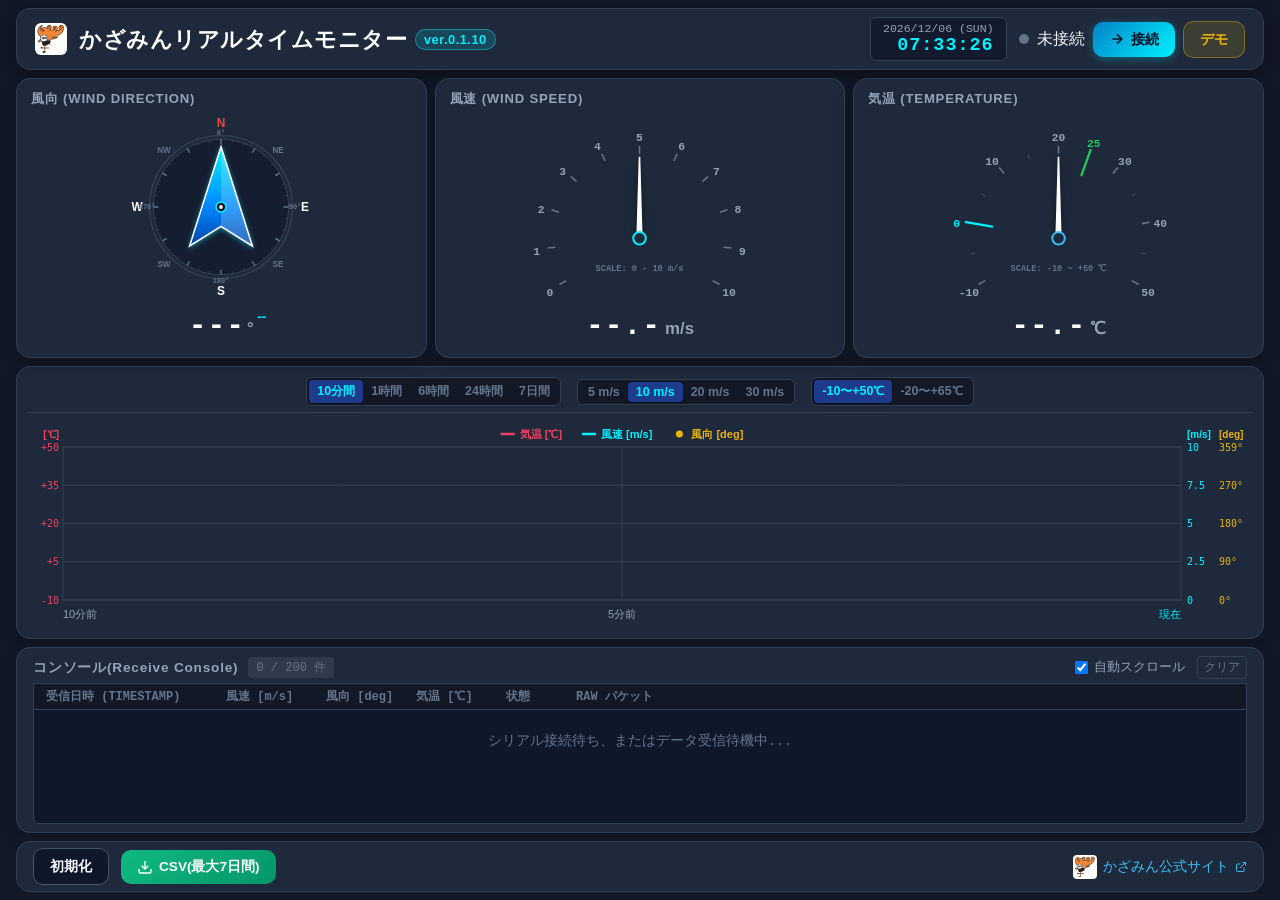
==== commit 3de09130: "fix: issue #49 - 起動直後にIndexedDBのパージ・履歴読込待ちで「接続」「デモ」ボタンが無反応になる不具合を修正 & ver.0.1.10" ====
--- a/index.html
+++ b/index.html
@@ -2,133 +2,4175 @@
 <html lang="ja">
 <head>
   <meta charset="UTF-8">
-  <meta name="viewport" content="width=device-width, initial-scale=1.0">
-  <title>かざみんシリーズソフトウェア</title>
-  <link rel="icon" type="image/svg+xml" href="./latest/icons/kazamin.svg">
+  <meta name="viewport" content="width=device-width, initial-scale=1.0, maximum-scale=1.0, user-scalable=no">
+  <title>かざみんリアルタイムモニター ver.0.1.10</title>
+  <meta name="description" content="超音波風向風速計 かざみん (KZM100A/KZM100LR) Web Serial API リアルタイム計測モニター">
+  <meta name="theme-color" content="#131f3d">
+  <!-- PWA Manifest -->
+  <link rel="manifest" href="./manifest.json">
+  <!-- ファビコン (SVG) -->
+  <link rel="icon" type="image/svg+xml" href="[data-uri]">
   <style>
-    body {
-      font-family: -apple-system, BlinkMacSystemFont, "Segoe UI", Roboto, "Helvetica Neue", Arial, sans-serif;
-      max-width: 600px;
-      margin: 40px auto;
-      padding: 0 20px;
-      line-height: 1.6;
-      color: #333333;
-    }
-    h1 {
-      font-size: 1.6rem;
-      margin-bottom: 0.5rem;
-      color: #1a202c;
-    }
-    .lead {
-      color: #4a5568;
-      margin-top: 0;
-      margin-bottom: 1.75rem;
-    }
-    h2 {
-      font-size: 1.2rem;
-      margin-top: 1.5rem;
-      margin-bottom: 0.75rem;
-      color: #2d3748;
-    }
-    ul.version-list {
-      list-style: none;
-      padding: 0;
-      margin: 0 0 2rem 0;
-    }
-    ul.version-list li {
-      margin: 8px 0;
-      font-size: 1rem;
-    }
-    a {
-      color: #0066cc;
-      text-decoration: none;
-    }
-    a:hover {
-      text-decoration: underline;
-    }
-    .badge-latest {
-      display: inline-block;
-      background: #28a745;
-      color: #ffffff;
-      font-size: 0.75rem;
-      font-weight: bold;
-      padding: 2px 7px;
-      border-radius: 4px;
-      margin-left: 8px;
-      vertical-align: middle;
-      line-height: 1.2;
-    }
-    .readme-link {
-      margin-left: 4px;
-    }
-    .footer-links {
-      margin-top: 2rem;
-      padding-top: 1rem;
-      border-top: 1px solid #e2e8f0;
-    }
+/**
+ * main.css
+ * かざみんリアルタイムモニター (Web Serial Monitor) スタイルシート
+ */
+
+:root {
+  --bg-primary: #121826;
+  --bg-card: #1e293b;
+  --bg-card-hover: #27354a;
+  --bg-input: #0f172a;
+  --border-color: #334155;
+  --border-light: #475569;
+
+  --text-primary: #f1f5f9;
+  --text-secondary: #94a3b8;
+  --text-muted: #64748b;
+
+  --accent-cyan: #00f0ff;
+  --accent-blue: #38bdf8;
+  --accent-green: #22c55e;
+  --accent-yellow: #eab308;
+  --accent-red: #ef4444;
+
+  --font-family: -apple-system, BlinkMacSystemFont, "Segoe UI", Roboto, "Helvetica Neue", Arial, sans-serif;
+  --font-mono: ui-monospace, SFMono-Regular, Menlo, Monaco, Consolas, "Liberation Mono", "Courier New", monospace;
+
+  --radius-sm: 6px;
+  --radius-md: 10px;
+  --radius-lg: 14px;
+}
+
+* {
+  box-sizing: border-box;
+  margin: 0;
+  padding: 0;
+}
+
+body {
+  background-color: var(--bg-primary);
+  color: var(--text-primary);
+  font-family: var(--font-family);
+  min-height: 100vh;
+  display: flex;
+  flex-direction: column;
+  overflow-x: hidden;
+  -webkit-font-smoothing: antialiased;
+}
+
+/* アプリケーション全体コンテナ */
+.app-container {
+  display: flex;
+  flex-direction: column;
+  min-height: 100vh;
+  width: 100%;
+  max-width: 100%;
+  margin: 0;
+  padding: 8px 16px;
+  gap: 8px;
+  box-sizing: border-box;
+}
+
+/* ヘッダーエリア */
+.app-header {
+  display: flex;
+  align-items: center;
+  justify-content: space-between;
+  flex-wrap: wrap;
+  gap: 10px;
+  background-color: var(--bg-card);
+  border: 1px solid var(--border-color);
+  border-radius: var(--radius-lg);
+  padding: 8px 18px;
+  box-shadow: 0 4px 16px rgba(0, 0, 0, 0.3);
+  flex-shrink: 0;
+}
+
+.header-brand {
+  display: flex;
+  align-items: center;
+  gap: 12px;
+}
+
+.header-logo {
+  width: 32px;
+  height: 32px;
+  background-color: #ffffff;
+  border-radius: var(--radius-sm);
+  padding: 2px;
+  box-sizing: border-box;
+  display: block;
+  flex-shrink: 0;
+}
+
+.header-title {
+  font-size: 1.4rem;
+  font-weight: 700;
+  letter-spacing: 0.5px;
+  color: #ffffff;
+  display: flex;
+  align-items: center;
+  gap: 8px;
+}
+
+.header-version {
+  font-size: 0.8rem;
+  padding: 2px 8px;
+  background-color: rgba(0, 240, 255, 0.15);
+  color: var(--accent-cyan);
+  border: 1px solid rgba(0, 240, 255, 0.4);
+  border-radius: 9999px;
+  font-weight: 600;
+}
+
+.header-controls {
+  display: flex;
+  align-items: center;
+  gap: 12px;
+  flex-wrap: wrap;
+}
+
+/* デジタル時計 */
+.digital-clock-widget {
+  display: flex;
+  flex-direction: column;
+  align-items: flex-end;
+  background-color: rgba(15, 23, 42, 0.8);
+  padding: 4px 12px;
+  border-radius: var(--radius-sm);
+  border: 1px solid var(--border-color);
+}
+
+.clock-date {
+  font-size: 0.72rem;
+  color: var(--text-secondary);
+  font-family: var(--font-mono);
+}
+
+.clock-time {
+  font-size: 1.15rem;
+  font-weight: 700;
+  color: var(--accent-cyan);
+  font-family: var(--font-mono);
+  letter-spacing: 1px;
+}
+
+/* 接続ボタン & デモモード */
+.serial-controls {
+  display: flex;
+  align-items: center;
+  gap: 8px;
+}
+
+.btn {
+  padding: 8px 16px;
+  font-size: 0.9rem;
+  font-weight: 600;
+  border-radius: var(--radius-md);
+  border: none;
+  cursor: pointer;
+  transition: all 0.2s ease;
+  display: inline-flex;
+  align-items: center;
+  justify-content: center;
+  gap: 6px;
+}
+
+.btn-primary {
+  background: linear-gradient(135deg, #0284c7, #00f0ff);
+  color: #0b1329;
+  box-shadow: 0 2px 8px rgba(0, 240, 255, 0.3);
+}
+
+.btn-primary:hover {
+  filter: brightness(1.1);
+  transform: translateY(-1px);
+}
+
+.btn-danger {
+  background: linear-gradient(135deg, #dc2626, #ef4444);
+  color: #ffffff;
+  box-shadow: 0 2px 8px rgba(239, 68, 68, 0.3);
+}
+
+.btn-danger:hover {
+  filter: brightness(1.1);
+  transform: translateY(-1px);
+}
+
+.btn-secondary {
+  background-color: var(--bg-input);
+  color: var(--text-primary);
+  border: 1px solid var(--border-light);
+}
+
+.btn-secondary:hover {
+  background-color: var(--bg-card-hover);
+  border-color: var(--accent-cyan);
+}
+
+.btn-demo {
+  background-color: rgba(234, 179, 8, 0.15);
+  color: var(--accent-yellow);
+  border: 1px solid rgba(234, 179, 8, 0.4);
+}
+
+.btn-demo.active {
+  background: linear-gradient(135deg, #ca8a04, #eab308);
+  color: #0b1329;
+  font-weight: 700;
+}
+
+.connection-status-dot {
+  width: 10px;
+  height: 10px;
+  border-radius: 50%;
+  background-color: var(--text-muted);
+  display: inline-block;
+  margin-right: 4px;
+}
+
+.connection-status-dot.connected {
+  background-color: var(--accent-green);
+  box-shadow: 0 0 8px var(--accent-green);
+}
+
+.connection-status-dot.demo {
+  background-color: var(--accent-yellow);
+  box-shadow: 0 0 8px var(--accent-yellow);
+}
+
+/* メインコンテンツレイアウト */
+.app-main {
+  display: flex;
+  flex-direction: column;
+  gap: 8px;
+  flex: 1;
+  min-height: 0;
+}
+
+/* 上段: 3連メーターパネル */
+.gauges-section {
+  display: grid;
+  grid-template-columns: repeat(3, 1fr);
+  gap: 8px;
+  align-items: stretch;
+  flex: none;
+  min-height: 280px;
+}
+
+#gauge-dir-container,
+#gauge-speed-container,
+#gauge-temp-container {
+  height: 100%;
+  display: flex;
+  flex-direction: column;
+  min-height: 0;
+}
+
+.gauge-card {
+  background-color: var(--bg-card);
+  border: 1px solid var(--border-color);
+  border-radius: var(--radius-lg);
+  padding: 10px 14px;
+  display: flex;
+  flex-direction: column;
+  justify-content: space-between;
+  box-shadow: 0 4px 16px rgba(0, 0, 0, 0.2);
+  height: 280px;
+  position: relative;
+  overflow: hidden;
+}
+
+.gauge-header {
+  display: flex;
+  justify-content: space-between;
+  align-items: center;
+  margin-bottom: 4px;
+  min-height: 20px;
+  flex-shrink: 0;
+}
+
+.gauge-title {
+  font-size: 0.82rem;
+  font-weight: 700;
+  color: var(--text-secondary);
+  letter-spacing: 0.8px;
+}
+
+.gauge-badge {
+  font-size: 0.72rem;
+  font-weight: 700;
+  padding: 2px 6px;
+  border-radius: 4px;
+  background-color: var(--accent-red);
+  color: #ffffff;
+  animation: pulse-badge 1s infinite alternate;
+}
+
+@keyframes pulse-badge {
+  from { opacity: 0.7; }
+  to { opacity: 1; transform: scale(1.05); }
+}
+
+.gauge-body {
+  flex: 1;
+  display: flex;
+  align-items: center;
+  justify-content: center;
+  position: relative;
+  min-height: 180px;
+  max-height: 200px;
+}
+
+.gauge-footer {
+  margin-top: 4px;
+  text-align: center;
+  min-height: 42px;
+  display: flex;
+  flex-direction: column;
+  justify-content: center;
+  align-items: center;
+  flex-shrink: 0;
+}
+
+.gauge-value-display {
+  display: flex;
+  align-items: baseline;
+  justify-content: center;
+  gap: 4px;
+}
+
+.value-number {
+  font-size: 1.85rem;
+  font-weight: 800;
+  font-family: var(--font-mono);
+  color: #ffffff;
+  letter-spacing: 1px;
+}
+
+.value-number.error-text {
+  color: var(--accent-red);
+  animation: pulse-badge 0.8s infinite alternate;
+}
+
+.value-unit {
+  font-size: 1.05rem;
+  font-weight: 600;
+  color: var(--text-secondary);
+}
+
+.value-sub {
+  font-size: 0.85rem;
+  color: var(--accent-cyan);
+  margin-left: 8px;
+  font-weight: 600;
+}
+
+.dir-value-display {
+  position: relative;
+  display: flex;
+  justify-content: center;
+  align-items: baseline;
+  width: 100%;
+}
+
+.dir-main-val {
+  display: flex;
+  align-items: baseline;
+  justify-content: center;
+  gap: 2px;
+}
+
+.dir-name-label {
+  position: absolute;
+  left: calc(50% + 36px);
+  white-space: nowrap;
+  margin-left: 0;
+}
+
+/* コンパス SVG */
+.compass-svg {
+  height: 100%;
+  min-height: 180px;
+  max-height: 200px;
+  width: auto;
+  max-width: 100%;
+}
+
+.compass-outer-ring {
+  fill: none;
+  stroke: var(--border-color);
+  stroke-width: 2;
+}
+
+.compass-inner-ring {
+  fill: rgba(15, 23, 42, 0.6);
+  stroke: var(--border-light);
+  stroke-width: 1;
+}
+
+.compass-label {
+  fill: var(--text-secondary);
+  text-anchor: middle;
+  dominant-baseline: central;
+  font-weight: 700;
+}
+
+.compass-label.major-label {
+  font-size: 19px;
+  font-weight: 800;
+  fill: #ffffff;
+}
+
+.compass-label.label-n {
+  fill: var(--accent-red);
+}
+
+.compass-label.minor-label {
+  font-size: 13px;
+  font-weight: 700;
+  fill: var(--text-muted);
+}
+
+.compass-deg-label {
+  font-size: 11px;
+  font-weight: 600;
+  fill: var(--text-muted);
+  text-anchor: middle;
+  dominant-baseline: central;
+  font-family: var(--font-mono);
+}
+
+/* スピードメーター SVG */
+.speed-svg {
+  height: 100%;
+  min-height: 180px;
+  max-height: 200px;
+  width: auto;
+  max-width: 100%;
+}
+
+.speed-arc-track {
+  fill: none;
+  stroke: #1e293b;
+  stroke-width: 16;
+  stroke-linecap: round;
+}
+
+.speed-arc-fill {
+  fill: none;
+  stroke-width: 16;
+  stroke-linecap: round;
+  transition: stroke-dashoffset 0.4s ease;
+}
+
+.speed-arc-mask {
+  fill: none;
+  stroke: #ffffff;
+  stroke-width: 16;
+  stroke-linecap: round;
+  transition: stroke-dashoffset 0.4s cubic-bezier(0.2, 0.8, 0.2, 1);
+}
+
+.speed-arc-seg {
+  fill: none;
+  stroke-width: 16;
+  stroke-linecap: butt;
+}
+
+.speed-arc-error {
+  fill: none;
+  stroke-width: 16;
+  stroke-linecap: round;
+}
+
+.speed-tick-text {
+  font-size: 14.5px;
+  font-weight: 700;
+  fill: var(--text-secondary);
+  font-family: var(--font-mono);
+}
+
+.speed-scale-indicator {
+  font-size: 11px;
+  font-weight: 600;
+  fill: var(--text-muted);
+  text-anchor: middle;
+  font-family: var(--font-mono);
+}
+
+/* 温度計 SVG・スタイル */
+.temp-svg {
+  height: 100%;
+  min-height: 180px;
+  max-height: 200px;
+  width: auto;
+  max-width: 100%;
+}
+
+.temp-arc-track {
+  fill: none;
+  stroke: #1e293b;
+  stroke-width: 16;
+  stroke-linecap: round;
+}
+
+.temp-arc-mask {
+  fill: none;
+  stroke: #ffffff;
+  stroke-width: 16;
+  stroke-linecap: round;
+  transition: stroke-dashoffset 0.4s cubic-bezier(0.2, 0.8, 0.2, 1);
+}
+
+.temp-arc-seg {
+  fill: none;
+  stroke-width: 16;
+  stroke-linecap: butt;
+}
+
+.temp-tick-text {
+  font-size: 14.5px;
+  font-weight: 700;
+  fill: var(--text-secondary);
+  font-family: var(--font-mono);
+}
+
+.temp-scale-indicator {
+  font-size: 11px;
+  font-weight: 600;
+  fill: var(--text-muted);
+  text-anchor: middle;
+  font-family: var(--font-mono);
+}
+
+/* 中段: 時間軸グラフパネル */
+.chart-section {
+  background-color: var(--bg-card);
+  border: 1px solid var(--border-color);
+  border-radius: var(--radius-lg);
+  padding: 10px 10px;
+  box-shadow: 0 4px 16px rgba(0, 0, 0, 0.2);
+  display: flex;
+  flex-direction: column;
+  flex: 1.35;
+  min-height: 0;
+}
+
+.chart-panel {
+  display: flex;
+  flex-direction: column;
+  flex: 1;
+  min-height: 0;
+}
+
+.chart-controls-bar {
+  display: flex;
+  align-items: center;
+  justify-content: center;
+  flex-wrap: wrap;
+  gap: 16px;
+  margin-bottom: 6px;
+  padding-bottom: 6px;
+  border-bottom: 1px solid var(--border-color);
+  flex-shrink: 0;
+}
+
+.control-group {
+  display: flex;
+  align-items: center;
+  gap: 8px;
+  flex-wrap: wrap;
+}
+
+.control-label {
+  font-size: 0.8rem;
+  color: var(--text-secondary);
+  font-weight: 600;
+}
+
+.btn-group {
+  display: inline-flex;
+  background-color: var(--bg-primary);
+  border-radius: var(--radius-sm);
+  padding: 2px;
+  border: 1px solid var(--border-color);
+}
+
+.btn-scale {
+  background: none;
+  border: none;
+  color: var(--text-muted);
+  padding: 3px 8px;
+  font-size: 0.78rem;
+  font-weight: 600;
+  border-radius: 4px;
+  cursor: pointer;
+  transition: all 0.2s ease;
+}
+
+.btn-scale:hover {
+  color: var(--text-primary);
+}
+
+.btn-scale.active {
+  background-color: #1e3a8a;
+  color: var(--accent-cyan);
+  box-shadow: 0 1px 4px rgba(0, 0, 0, 0.3);
+}
+
+.chart-canvas-wrapper {
+  width: 100%;
+  position: relative;
+  flex: 1;
+  min-height: 160px;
+  height: auto;
+}
+
+#time-series-canvas {
+  position: absolute;
+  top: 0;
+  left: 0;
+  width: 100%;
+  height: 100%;
+  display: block;
+}
+
+/* 下段: 受信コンソール & CSV出力 */
+.bottom-section {
+  display: flex;
+  flex-direction: column;
+  flex: 1;
+  min-height: 0;
+}
+
+#console-container {
+  display: flex;
+  flex-direction: column;
+  flex: 1;
+  height: 100%;
+  min-height: 0;
+}
+
+.console-card {
+  background-color: var(--bg-card);
+  border: 1px solid var(--border-color);
+  border-radius: var(--radius-lg);
+  padding: 8px 16px;
+  box-shadow: 0 4px 16px rgba(0, 0, 0, 0.2);
+  display: flex;
+  flex-direction: column;
+  flex: 1;
+  min-height: 0;
+}
+
+.console-header {
+  display: flex;
+  justify-content: space-between;
+  align-items: center;
+  margin-bottom: 4px;
+  flex-wrap: wrap;
+  gap: 8px;
+  flex-shrink: 0;
+}
+
+.console-title-area {
+  display: flex;
+  align-items: center;
+  gap: 10px;
+}
+
+.console-title {
+  font-size: 0.85rem;
+  font-weight: 700;
+  color: var(--text-secondary);
+  letter-spacing: 0.8px;
+}
+
+.console-count-badge {
+  font-size: 0.75rem;
+  background-color: rgba(255, 255, 255, 0.08);
+  padding: 2px 8px;
+  border-radius: 4px;
+  color: var(--text-muted);
+  font-family: var(--font-mono);
+}
+
+.console-actions {
+  display: flex;
+  align-items: center;
+  gap: 12px;
+}
+
+.auto-scroll-label {
+  font-size: 0.8rem;
+  color: var(--text-secondary);
+  display: flex;
+  align-items: center;
+  gap: 6px;
+  cursor: pointer;
+}
+
+.btn-clear-console {
+  background: none;
+  border: 1px solid var(--border-color);
+  color: var(--text-muted);
+  padding: 2px 6px;
+  font-size: 0.75rem;
+  border-radius: 4px;
+  cursor: pointer;
+}
+
+.btn-clear-console:hover {
+  color: var(--text-primary);
+  border-color: var(--border-light);
+}
+
+.console-table-header {
+  display: grid;
+  grid-template-columns: 180px 100px 90px 90px 70px 1fr;
+  padding: 4px 12px;
+  background-color: var(--bg-primary);
+  border: 1px solid var(--border-color);
+  border-bottom: none;
+  font-size: 0.75rem;
+  font-weight: 700;
+  color: var(--text-muted);
+  font-family: var(--font-mono);
+  flex-shrink: 0;
+}
+
+.console-body {
+  flex: 1;
+  min-height: 65px;
+  height: auto;
+  overflow-y: auto;
+  background-color: #0f172a;
+  border: 1px solid var(--border-color);
+  border-radius: 0 0 var(--radius-sm) var(--radius-sm);
+  padding: 2px 0;
+  font-family: var(--font-mono);
+  font-size: 0.82rem;
+}
+
+.console-placeholder {
+  color: var(--text-muted);
+  padding: 20px;
+  text-align: center;
+  font-size: 0.85rem;
+}
+
+.console-row {
+  display: grid;
+  grid-template-columns: 180px 100px 90px 90px 70px 1fr;
+  padding: 3px 12px;
+  border-bottom: 1px solid rgba(255, 255, 255, 0.03);
+  align-items: center;
+  transition: background-color 0.1s ease;
+}
+
+.console-row:hover {
+  background-color: rgba(255, 255, 255, 0.04);
+}
+
+.console-row.row-error {
+  background-color: rgba(239, 68, 68, 0.15);
+  color: #fca5a5;
+}
+
+.col-speed.val-error {
+  color: var(--accent-red);
+  font-weight: 700;
+}
+
+.badge-ok {
+  color: var(--accent-green);
+  font-weight: 700;
+}
+
+.badge-err {
+  color: var(--accent-red);
+  font-weight: 700;
+}
+
+.col-raw {
+  color: var(--text-muted);
+  overflow: hidden;
+  text-overflow: ellipsis;
+  white-space: nowrap;
+}
+
+/* フッターエリア */
+.app-footer {
+  display: flex;
+  align-items: center;
+  justify-content: space-between;
+  flex-wrap: wrap;
+  gap: 8px;
+  padding: 6px 16px;
+  background-color: var(--bg-card);
+  border: 1px solid var(--border-color);
+  border-radius: var(--radius-lg);
+  margin-top: 0;
+  flex-shrink: 0;
+}
+
+.footer-left {
+  display: flex;
+  align-items: center;
+  gap: 12px;
+}
+
+.footer-link {
+  color: var(--accent-blue);
+  text-decoration: none;
+  font-size: 0.85rem;
+  display: flex;
+  align-items: center;
+  gap: 6px;
+  transition: color 0.2s;
+}
+
+.footer-link:hover {
+  color: var(--accent-cyan);
+  text-decoration: underline;
+}
+
+.footer-logo {
+  width: 24px;
+  height: 24px;
+  background-color: #ffffff;
+  border-radius: 4px;
+  padding: 1.5px;
+  box-sizing: border-box;
+  display: inline-block;
+  vertical-align: middle;
+  flex-shrink: 0;
+}
+
+.footer-right {
+  display: flex;
+  align-items: center;
+  gap: 16px;
+}
+
+.btn-csv {
+  background: linear-gradient(135deg, #10b981, #059669);
+  color: #ffffff;
+  padding: 8px 16px;
+  font-size: 0.85rem;
+}
+
+.btn-csv:hover {
+  filter: brightness(1.1);
+}
+
+/* 16:9 大画面およびデスクトップ表示（全画面表示最適化） */
+@media (min-width: 901px) and (min-height: 800px) {
+  body {
+    height: 100vh;
+    overflow: hidden;
+  }
+  .app-container {
+    height: 100vh;
+    max-height: 100vh;
+    overflow: hidden;
+  }
+}
+
+/* タブレット・中画面対応 */
+@media (max-width: 900px) {
+  body {
+    overflow-y: auto;
+  }
+  .app-container {
+    height: auto;
+    min-height: 100vh;
+    padding: 10px 12px;
+    gap: 12px;
+  }
+  .gauge-card {
+    height: 280px;
+    min-height: 280px;
+    padding: 10px 10px;
+  }
+  .gauge-title {
+    font-size: 0.78rem;
+    letter-spacing: 0.5px;
+  }
+  .gauge-body {
+    min-height: 180px;
+    max-height: 200px;
+  }
+  .compass-svg, .speed-svg, .temp-svg {
+    max-height: 200px;
+  }
+  .chart-section {
+    flex: none;
+    height: auto;
+  }
+  .chart-canvas-wrapper {
+    height: 360px;
+    min-height: 360px;
+  }
+  #time-series-canvas {
+    position: relative;
+    height: 360px;
+  }
+  .bottom-section {
+    flex: none;
+    height: auto;
+  }
+  .console-body {
+    height: 180px;
+    flex: none;
+  }
+}
+
+/* 横方向に余裕が無い場合（スマートフォン縦画面・狭画面）: 3連メーターを縦並びに配置 */
+@media (max-width: 600px) and (orientation: portrait), (max-width: 520px) {
+  .gauges-section {
+    grid-template-columns: 1fr;
+    flex: none;
+  }
+}
+
+/* スマホ対応 */
+@media (max-width: 680px) {
+  .app-header {
+    flex-direction: column;
+    align-items: flex-start;
+  }
+  .header-controls {
+    width: 100%;
+    justify-content: space-between;
+  }
+  .chart-canvas-wrapper {
+    height: 320px;
+    min-height: 320px;
+  }
+  #time-series-canvas {
+    height: 320px;
+  }
+  .console-table-header, .console-row {
+    grid-template-columns: 120px 70px 60px 60px 50px 1fr;
+    font-size: 0.72rem;
+  }
+  .app-footer {
+    flex-direction: column;
+    align-items: flex-start;
+  }
+}
+
+/* 画面高さが小さい場合のスクロール許可 */
+@media (max-height: 799px) and (min-width: 901px) {
+  body {
+    overflow-y: auto;
+  }
+  .app-container {
+    height: auto;
+    min-height: 100vh;
+  }
+  .gauge-card {
+    height: 280px;
+    min-height: 280px;
+  }
+  .chart-section {
+    flex: none;
+    height: auto;
+  }
+  .chart-canvas-wrapper {
+    min-height: 240px;
+    height: 240px;
+  }
+  #time-series-canvas {
+    position: relative;
+    height: 240px;
+  }
+  .bottom-section {
+    flex: none;
+    height: auto;
+  }
+  .console-card {
+    flex: none;
+    height: auto;
+  }
+  .console-body {
+    height: 120px;
+    min-height: 120px;
+    max-height: 120px;
+    flex: none;
+  }
+}
   </style>
+  <script>
+    window.onerror = function(msg, url, lineNo, columnNo, error) {
+      console.error('[Kazamin Monitor] Unhandled Error:', msg, 'at', url + ':' + lineNo, error);
+      return false;
+    };
+    window.addEventListener('unhandledrejection', function(event) {
+      console.error('[Kazamin Monitor] Unhandled Promise Rejection:', event.reason);
+    });
+  </script>
 </head>
 <body>
-  <h1>かざみんシリーズソフトウェア</h1>
-  <p class="lead">こちらより、かざみんシリーズのソフトウェアをご利用いただけます。</p>
-
-  <h2>かざみんリアルタイムモニター(KZM100A/KZM100LR)</h2>
-  <ul id="version-list" class="version-list">
-    <li><a href="./ver.0.1.9/">ver.0.1.9</a> <span class="readme-link">(<a href="https://github.com/HAITAKA99/WebApp_SerialMon_Antig/blob/main/README.md" target="_blank" rel="noopener noreferrer">README</a>)</span> <span class="badge-latest">最新</span></li>
-    <li><a href="./ver.0.1.8/">ver.0.1.8</a> <span class="readme-link">(<a href="https://github.com/HAITAKA99/WebApp_SerialMon_Antig/blob/main/README.md" target="_blank" rel="noopener noreferrer">README</a>)</span></li>
-    <li><a href="./ver.0.1.7/">ver.0.1.7</a> <span class="readme-link">(<a href="https://github.com/HAITAKA99/WebApp_SerialMon_Antig/blob/main/README.md" target="_blank" rel="noopener noreferrer">README</a>)</span></li>
-    <li><a href="./ver.0.1.6/">ver.0.1.6</a> <span class="readme-link">(<a href="https://github.com/HAITAKA99/WebApp_SerialMon_Antig/blob/main/README.md" target="_blank" rel="noopener noreferrer">README</a>)</span></li>
-    <li><a href="./ver.0.1.5/">ver.0.1.5</a> <span class="readme-link">(<a href="https://github.com/HAITAKA99/WebApp_SerialMon_Antig/blob/main/README.md" target="_blank" rel="noopener noreferrer">README</a>)</span></li>
-    <li><a href="./ver.0.1.3/">ver.0.1.3</a> <span class="readme-link">(<a href="https://github.com/HAITAKA99/WebApp_SerialMon_Antig/blob/main/README.md" target="_blank" rel="noopener noreferrer">README</a>)</span></li>
-    <li><a href="./ver.0.1.2/">ver.0.1.2</a> <span class="readme-link">(<a href="https://github.com/HAITAKA99/WebApp_SerialMon_Antig/blob/main/README.md" target="_blank" rel="noopener noreferrer">README</a>)</span></li>
-    <li><a href="./ver.0.1.1/">ver.0.1.1</a> <span class="readme-link">(<a href="https://github.com/HAITAKA99/WebApp_SerialMon_Antig/blob/main/README.md" target="_blank" rel="noopener noreferrer">README</a>)</span></li>
-    <li><a href="./ver.0.1.0/">ver.0.1.0</a> <span class="readme-link">(<a href="https://github.com/HAITAKA99/WebApp_SerialMon_Antig/blob/main/README.md" target="_blank" rel="noopener noreferrer">README</a>)</span></li>
-  </ul>
-
-  <div class="footer-links">
-    <p><a href="https://kazamin.jp/" target="_blank" rel="noopener noreferrer">kazamin.jp へのリンク</a></p>
+  <!-- かざみん アイコンシンボル定義 (スタンドアロン単一ファイル配信用) -->
+  <svg style="display: none;" xmlns="http://www.w3.org/2000/svg">
+    <symbol id="kazamin-icon" viewBox="0 0 562 562">
+      <path d="M0 0 C8.23898198 6.1102498 13.15113702 15.25733408 15.375 25.1875 C18.17293761 43.38851682 11.66185852 61.69225311 1.61328125 76.73046875 C1.08089844 77.47941406 0.54851562 78.22835937 0 79 C-0.52207031 79.75925781 -1.04414063 80.51851563 -1.58203125 81.30078125 C-2.04996094 81.86152344 -2.51789063 82.42226562 -3 83 C-3.66 83 -4.32 83 -5 83 C-5.99 84.98 -5.99 84.98 -7 87 C-3.12420376 87.90892567 0.47618839 88.12881615 4.453125 88.1328125 C6.33028198 88.13583374 6.33028198 88.13583374 8.24536133 88.13891602 C9.58024269 88.13482954 10.91512244 88.13018074 12.25 88.125 C12.92340424 88.12378143 13.59680847 88.12256287 14.2906189 88.12130737 C27.59476472 88.09295808 40.78878965 87.68142677 54 86 C54.22101175 83.85381922 54.22101175 83.85381922 52.42578125 82.22265625 C51.72839844 81.50980469 51.03101563 80.79695313 50.3125 80.0625 C44.73725627 73.93368597 40.54867515 66.41301899 40 58 C39.94972656 57.360625 39.89945312 56.72125 39.84765625 56.0625 C39.29661774 43.71923746 43.81383316 31.71010236 51.6875 22.3125 C61.14539004 12.28784502 72.47433587 6.77731902 86.2265625 5.76171875 C99.30136912 5.476177 109.63999243 8.958204 120 17 C131.46750941 27.31672062 136.68075178 40.82993521 138.3125 55.8828125 C139.05251987 72.48700842 133.2145541 88.86818235 125 103 C145.21273815 98.82563016 164.60836976 92.39572414 183 83 C179.82460444 79.57421051 179.82460444 79.57421051 176 77 C176 76.34 176 75.68 176 75 C175.4121875 74.76023437 174.824375 74.52046875 174.21875 74.2734375 C168.35827926 70.90985746 164.92804126 63.54076481 162.5625 57.4375 C159.49637875 47.13745633 159.43565639 35.40799173 163.74609375 25.48046875 C164.15988281 24.66191406 164.57367188 23.84335937 165 23 C165.42410156 22.15050781 165.84820312 21.30101563 166.28515625 20.42578125 C173.77134967 6.80883333 186.00811988 -1.44173022 200.4375 -6.5 C213.4456579 -10.0649641 225.92722852 -8.32079729 238.0625 -2.875 C251.86591648 4.48682212 259.04949265 16.25483319 264.0546875 30.640625 C271.90907654 58.55291662 260.91181209 90.08070688 248.16894531 114.81933594 C242.54363884 125.31332871 235.40022624 134.7081788 228 144 C227.28457031 144.94746094 226.56914062 145.89492187 225.83203125 146.87109375 C225.22746094 147.57363281 224.62289063 148.27617187 224 149 C223.34 149 222.68 149 222 149 C221.74734375 149.57621094 221.4946875 150.15242187 221.234375 150.74609375 C216.48629574 159.41584606 206.65745489 165.65891115 198.90332031 171.54980469 C196.99621206 173.00288614 195.10316818 174.47292961 193.2109375 175.9453125 C183.94035355 183.09787594 174.30503556 189.49454169 164.31103516 195.59033203 C162.82825182 196.49478914 161.34847027 197.40419666 159.87255859 198.31982422 C128.10528785 218.01628934 92.55238331 230.61115584 57.13745117 241.99121094 C55.08816705 242.65012013 53.04214447 243.31928518 51 244 C66.81666216 246.26474146 82.42447075 245.36376336 98 242 C98.66273926 241.86078125 99.32547852 241.7215625 100.00830078 241.578125 C112.93574511 238.80176112 125.84672913 234.69239506 137.91015625 229.26953125 C141.24187645 227.90061966 142.64815784 227.81699688 146 229 C147 230 147 230 147.55078125 232.67578125 C146.93097948 236.41657068 146.55183462 236.78163559 143.73046875 239.04296875 C142.23270952 240.11468065 140.71686133 241.16138938 139.1875 242.1875 C138.37434326 242.74993408 137.56118652 243.31236816 136.72338867 243.8918457 C85.24555433 278.96633903 22.9675512 290.67405003 -38.30175781 281.43652344 C-44.24403011 280.47517862 -50.136002 279.36439557 -56 278 C-56.2578125 278.89332031 -56.515625 279.78664063 -56.78125 280.70703125 C-57.99164501 283.97742546 -59.29939669 286.01600488 -61.5 288.6875 C-63.45970464 291.09145971 -65.27642504 293.41463756 -67 296 C-67.66 296 -68.32 296 -69 296 C-69.268125 296.639375 -69.53625 297.27875 -69.8125 297.9375 C-71 300 -71 300 -74 301 C-74 301.66 -74 302.32 -74 303 C-74.66 303.33 -75.32 303.66 -76 304 C-66.76725725 304.58027014 -58.9035965 303.99434603 -50 301.5 C-33.91275291 297.08702413 -20.09514142 298.0970253 -5.0625 305.9375 C4.78739909 311.64612765 4.78739909 311.64612765 7.0625 316.0625 C6.97165795 318.8786037 5.88810175 319.94281451 4 322 C1.4765625 323.0546875 1.4765625 323.0546875 -1.375 323.875 C-6.75412743 325.70830895 -9.08089266 327.10343285 -12 332 C-14.96395159 338.75780962 -13.41739754 343.20722348 -11.04296875 350.046875 C-10.69878906 351.02140625 -10.35460937 351.9959375 -10 353 C-8.64083042 357.45642874 -8.84583593 361.49633882 -10 366 C-15.73231253 373.81678981 -25.8701315 376.42540059 -34.9453125 378.45703125 C-39.79805374 379.3138684 -43.77048586 378.32110703 -48.3515625 376.6015625 C-51.9962947 375.77370297 -53.70471357 376.24605722 -57 378 C-58.58199929 380.43429411 -59.73413036 382.50618559 -60.875 385.125 C-61.18179688 385.78371094 -61.48859375 386.44242187 -61.8046875 387.12109375 C-62.55498855 388.73893038 -63.28006225 390.3684251 -64 392 C-64.66 392 -65.32 392 -66 392 C-66.33 392.99 -66.66 393.98 -67 395 C-69.546875 396.5703125 -69.546875 396.5703125 -72.75 398.125 C-73.79671875 398.64320313 -74.8434375 399.16140625 -75.921875 399.6953125 C-81.58609688 402.09613751 -86.7530628 402.15502198 -92.8125 402.125 C-93.58142578 402.12886719 -94.35035156 402.13273437 -95.14257812 402.13671875 C-100.17944806 402.1282177 -105.01409716 401.71633268 -110 401 C-111.24551699 405.81398781 -111.12689044 410.52346887 -111.09765625 415.45703125 C-111.0962413 416.35999435 -111.09482635 417.26295746 -111.09336853 418.19328308 C-111.08778823 421.06638963 -111.07523934 423.93941716 -111.0625 426.8125 C-111.05748245 428.76497283 -111.05291999 430.71744689 -111.04882812 432.66992188 C-111.03782525 437.44664485 -111.02057418 442.22330904 -111 447 C-110.00663635 446.99111755 -109.01327271 446.98223511 -107.98980713 446.9730835 C-98.63164962 446.89202258 -89.27356327 446.83204664 -79.91513443 446.79275131 C-75.10375596 446.77187 -70.29266075 446.74354246 -65.48144531 446.69824219 C-60.83895837 446.65480378 -56.19674399 446.63086699 -51.55406952 446.62049103 C-49.78220071 446.61309604 -48.01034693 446.59865537 -46.23859406 446.57707977 C-43.75801779 446.54807185 -41.27856996 446.54404281 -38.79785156 446.54589844 C-38.06417358 446.53151733 -37.33049561 446.51713623 -36.57458496 446.50231934 C-33.13007132 446.53022876 -31.30072081 446.77578163 -28.50482178 448.8604126 C-27 451 -27 451 -27.125 453.6875 C-28 456 -28 456 -30 457 C-32.5622268 457.12226853 -35.09908818 457.18565577 -37.66259766 457.20532227 C-38.45292892 457.21522186 -39.24326019 457.22512146 -40.05754089 457.23532104 C-42.6763507 457.26697122 -45.29517866 457.29170733 -47.9140625 457.31640625 C-49.72724892 457.33697274 -51.54043052 457.35796913 -53.35360718 457.37937927 C-58.13098242 457.43463142 -62.90840115 457.48402682 -67.68585205 457.53222656 C-73.41527068 457.59123999 -79.14460964 457.65748523 -84.8739624 457.72252655 C-93.58259304 457.82057561 -102.29127425 457.90940458 -111 458 C-111 480.11 -111 502.22 -111 525 C-108.69 526.32 -106.38 527.64 -104 529 C-102.56695936 531.86608129 -102.69355845 533.81300783 -103 537 C-105.72096784 541.94243434 -108.60491276 544.41190252 -113.4375 547.25 C-115.10619141 548.24773437 -115.10619141 548.24773437 -116.80859375 549.265625 C-122.82911009 552.53748455 -127.28282673 553.38825298 -134.0625 553.4375 C-134.86494141 553.47037109 -135.66738281 553.50324219 -136.49414062 553.53710938 C-138.7728719 553.55791107 -140.77620985 553.50171217 -143 553 C-145.55859375 550.59765625 -145.55859375 550.59765625 -147 548 C-147 547.34 -147 546.68 -147 546 C-147.680625 546.226875 -148.36125 546.45375 -149.0625 546.6875 C-152.98783202 547.10508851 -155.85524116 546.31013091 -159 544 C-161.62385212 540.51687468 -162.84745919 537.11136879 -163.4375 532.8125 C-162.91265031 529.4384663 -162.11920656 527.68432831 -160 525 C-155.70165055 521.73172838 -151.58321517 519.97687165 -146.375 518.75 C-145.67785889 518.58161621 -144.98071777 518.41323242 -144.26245117 518.23974609 C-136.08563809 516.3927351 -128.87750634 515.84899747 -121 519 C-121 498.54 -121 478.08 -121 457 C-126.59582031 457.05800781 -132.19164062 457.11601562 -137.95703125 457.17578125 C-141.49807578 457.20132331 -145.03900705 457.22539231 -148.58007812 457.24414062 C-154.20312021 457.27405283 -159.82575599 457.30947117 -165.44848633 457.37719727 C-169.98076012 457.4314483 -174.51259836 457.46140586 -179.04517174 457.47438622 C-180.77602689 457.48363861 -182.50685769 457.50170637 -184.23752785 457.52865028 C-186.65863531 457.56485067 -189.07793387 457.56994941 -191.49926758 457.56762695 C-192.21783936 457.58560333 -192.93641113 457.60357971 -193.67675781 457.62210083 C-195.67805481 457.60127258 -195.67805481 457.60127258 -199 457 C-200.96879578 454.46452332 -200.96879578 454.46452332 -202 452 C-200.01966068 448.46624164 -197.9154667 445.65926699 -195.05859375 442.79296875 C-194.31029297 442.04208984 -193.56199219 441.29121094 -192.79101562 440.51757812 C-192.01435547 439.74865234 -191.23769531 438.97972656 -190.4375 438.1875 C-189.26670898 437.00510742 -189.26670898 437.00510742 -188.07226562 435.79882812 C-186.95174805 434.68217773 -186.95174805 434.68217773 -185.80859375 433.54296875 C-185.12595459 432.86258545 -184.44331543 432.18220215 -183.73999023 431.48120117 C-182 430 -182 430 -180 430 C-179.67 429.01 -179.34 428.02 -179 427 C-176.6875 426.375 -176.6875 426.375 -174 426 C-171 428 -171 428 -170.48828125 429.8125 C-170.43027344 430.534375 -170.37226563 431.25625 -170.3125 432 C-170.24675781 432.70125 -170.18101562 433.4025 -170.11328125 434.125 C-169.94430483 438.41350505 -170 442.70816722 -170 447 C-154.16 447 -138.32 447 -122 447 C-121.67 432.48 -121.34 417.96 -121 403 C-125.95 403.66 -130.9 404.32 -136 405 C-144.51288591 405 -148.9943489 403.92630421 -155.5625 398.5625 C-166.93167243 387.76178619 -170.53455496 373.36047139 -171.875 358.25 C-172.3922153 346.07739814 -171.19583838 333.75852772 -168 322 C-173.93715246 320.23873946 -177.49508858 322.13283635 -182.8125 324.625 C-199.00453027 331.81203845 -220.02753736 339.96926017 -237.8125 334.8125 C-243.22645129 332.75959078 -245.9927996 329.74581403 -248.875 324.75 C-250.27941612 320.06861292 -250.41756367 316.68107564 -249 312 C-246.52085462 307.12536139 -244.18339863 303.14756863 -239 301 C-239 300.34 -239 299.68 -239 299 C-229.86508609 292.2322203 -219.3120744 287.64352093 -209 283 C-209.2165625 282.01902344 -209.433125 281.03804688 -209.65625 280.02734375 C-213.44813028 262.01084907 -212.38424569 247.06477977 -205.2421875 230.125 C-203.87687098 227.25071385 -203.87687098 227.25071385 -204 225 C-205.68006144 223.49457477 -205.68006144 223.49457477 -207.875 221.9375 C-213.19566338 217.92174615 -218.12414999 213.54140543 -223 209 C-223.88558594 208.18789063 -223.88558594 208.18789063 -224.7890625 207.359375 C-226 206 -226 206 -226 204 C-226.66 204 -227.32 204 -228 204 C-249.99591449 177.89373785 -261.93610793 142.54801878 -261.25 108.45703125 C-259.18226616 79.86414927 -249.0588026 52.0228116 -229 31 C-226.73046875 29.69140625 -226.73046875 29.69140625 -225 29 C-225 28.34 -225 27.68 -225 27 C-218.04316596 20.92946419 -210.29590004 16.01905892 -202 12 C-200.60007812 11.32130859 -200.60007812 11.32130859 -199.171875 10.62890625 C-187.75976307 5.48735315 -171.15716466 0.56966246 -158.703125 3.875 C-156 5 -156 5 -154.8125 6.8125 C-155.04927912 9.57492309 -156.11759817 10.73888482 -158.13671875 12.5703125 C-163.36885336 16.58490635 -169.04732733 20.15672341 -175 23 C-175 23.66 -175 24.32 -175 25 C-175.66 25 -176.32 25 -177 25 C-177 25.66 -177 26.32 -177 27 C-178.875 29.125 -178.875 29.125 -181 31 C-181.66 31 -182.32 31 -183 31 C-183.26425781 31.57234375 -183.52851563 32.1446875 -183.80078125 32.734375 C-185.06551927 35.12378234 -186.54701292 37.10272629 -188.1875 39.25 C-192.97329585 45.94609251 -195.90651574 53.42143369 -199 61 C-198.30777344 60.56429687 -197.61554688 60.12859375 -196.90234375 59.6796875 C-184.43443928 52.09052826 -171.29144167 47.02844866 -157 44 C-156.29858887 43.84901855 -155.59717773 43.69803711 -154.87451172 43.54248047 C-130.68272958 38.61482017 -103.13344694 38.97547705 -79 44 C-78.30293945 44.14405273 -77.60587891 44.28810547 -76.88769531 44.43652344 C-73.23621715 45.20885047 -69.61065872 46.05546776 -66 47 C-66.144375 46.3709375 -66.28875 45.741875 -66.4375 45.09375 C-69.0217716 33.17738653 -68.4097446 22.50822781 -62.25 11.6875 C-55.55488977 1.42276097 -47.16654871 -4.0818468 -35.45703125 -7.421875 C-22.35554293 -10.50457813 -11.17040858 -6.95567982 0 0 Z M-181 443 C-181.99 443.99 -182.98 444.98 -184 446 C-183.67 446.66 -183.34 447.32 -183 448 C-182.01 447.67 -181.02 447.34 -180 447 C-180.33 445.68 -180.66 444.36 -181 443 Z " transform="translate(274,9)" style="fill: #F38538;"/><path d="M0 0 C8.23898198 6.1102498 13.15113702 15.25733408 15.375 25.1875 C18.17293761 43.38851682 11.66185852 61.69225311 1.61328125 76.73046875 C1.08089844 77.47941406 0.54851562 78.22835937 0 79 C-0.52207031 79.75925781 -1.04414063 80.51851563 -1.58203125 81.30078125 C-2.04996094 81.86152344 -2.51789063 82.42226562 -3 83 C-3.66 83 -4.32 83 -5 83 C-5.99 84.98 -5.99 84.98 -7 87 C-3.12420376 87.90892567 0.47618839 88.12881615 4.453125 88.1328125 C6.33028198 88.13583374 6.33028198 88.13583374 8.24536133 88.13891602 C9.58024269 88.13482954 10.91512244 88.13018074 12.25 88.125 C12.92340424 88.12378143 13.59680847 88.12256287 14.2906189 88.12130737 C27.59476472 88.09295808 40.78878965 87.68142677 54 86 C54.22101175 83.85381922 54.22101175 83.85381922 52.42578125 82.22265625 C51.72839844 81.50980469 51.03101563 80.79695313 50.3125 80.0625 C44.73725627 73.93368597 40.54867515 66.41301899 40 58 C39.94972656 57.360625 39.89945312 56.72125 39.84765625 56.0625 C39.29661774 43.71923746 43.81383316 31.71010236 51.6875 22.3125 C61.14539004 12.28784502 72.47433587 6.77731902 86.2265625 5.76171875 C99.30136912 5.476177 109.63999243 8.958204 120 17 C131.46750941 27.31672062 136.68075178 40.82993521 138.3125 55.8828125 C139.05251987 72.48700842 133.2145541 88.86818235 125 103 C145.21273815 98.82563016 164.60836976 92.39572414 183 83 C179.82460444 79.57421051 179.82460444 79.57421051 176 77 C176 76.34 176 75.68 176 75 C175.4121875 74.76023437 174.824375 74.52046875 174.21875 74.2734375 C168.35827926 70.90985746 164.92804126 63.54076481 162.5625 57.4375 C159.49637875 47.13745633 159.43565639 35.40799173 163.74609375 25.48046875 C164.15988281 24.66191406 164.57367188 23.84335937 165 23 C165.42410156 22.15050781 165.84820312 21.30101563 166.28515625 20.42578125 C173.77134967 6.80883333 186.00811988 -1.44173022 200.4375 -6.5 C213.4456579 -10.0649641 225.92722852 -8.32079729 238.0625 -2.875 C251.86591648 4.48682212 259.04949265 16.25483319 264.0546875 30.640625 C271.90907654 58.55291662 260.91181209 90.08070688 248.16894531 114.81933594 C242.54363884 125.31332871 235.40022624 134.7081788 228 144 C227.28457031 144.94746094 226.56914062 145.89492187 225.83203125 146.87109375 C225.22746094 147.57363281 224.62289063 148.27617187 224 149 C223.34 149 222.68 149 222 149 C221.74734375 149.57621094 221.4946875 150.15242187 221.234375 150.74609375 C216.48629574 159.41584606 206.65745489 165.65891115 198.90332031 171.54980469 C196.99621206 173.00288614 195.10316818 174.47292961 193.2109375 175.9453125 C183.94035355 183.09787594 174.30503556 189.49454169 164.31103516 195.59033203 C162.82825182 196.49478914 161.34847027 197.40419666 159.87255859 198.31982422 C128.10528785 218.01628934 92.55238331 230.61115584 57.13745117 241.99121094 C55.08816705 242.65012013 53.04214447 243.31928518 51 244 C66.81666216 246.26474146 82.42447075 245.36376336 98 242 C98.66273926 241.86078125 99.32547852 241.7215625 100.00830078 241.578125 C112.93574511 238.80176112 125.84672913 234.69239506 137.91015625 229.26953125 C141.24187645 227.90061966 142.64815784 227.81699688 146 229 C147 230 147 230 147.55078125 232.67578125 C146.93097948 236.41657068 146.55183462 236.78163559 143.73046875 239.04296875 C142.23270952 240.11468065 140.71686133 241.16138938 139.1875 242.1875 C138.37434326 242.74993408 137.56118652 243.31236816 136.72338867 243.8918457 C85.24555433 278.96633903 22.9675512 290.67405003 -38.30175781 281.43652344 C-44.24403011 280.47517862 -50.136002 279.36439557 -56 278 C-56.2578125 278.89332031 -56.515625 279.78664063 -56.78125 280.70703125 C-57.99164501 283.97742546 -59.29939669 286.01600488 -61.5 288.6875 C-63.45970464 291.09145971 -65.27642504 293.41463756 -67 296 C-67.66 296 -68.32 296 -69 296 C-69.268125 296.639375 -69.53625 297.27875 -69.8125 297.9375 C-71 300 -71 300 -74 301 C-74 301.66 -74 302.32 -74 303 C-74.66 303.33 -75.32 303.66 -76 304 C-66.76725725 304.58027014 -58.9035965 303.99434603 -50 301.5 C-33.91275291 297.08702413 -20.09514142 298.0970253 -5.0625 305.9375 C4.78739909 311.64612765 4.78739909 311.64612765 7.0625 316.0625 C6.97165795 318.8786037 5.88810175 319.94281451 4 322 C1.4765625 323.0546875 1.4765625 323.0546875 -1.375 323.875 C-6.75412743 325.70830895 -9.08089266 327.10343285 -12 332 C-14.96395159 338.75780962 -13.41739754 343.20722348 -11.04296875 350.046875 C-10.69878906 351.02140625 -10.35460937 351.9959375 -10 353 C-8.64083042 357.45642874 -8.84583593 361.49633882 -10 366 C-15.73231253 373.81678981 -25.8701315 376.42540059 -34.9453125 378.45703125 C-39.79805374 379.3138684 -43.77048586 378.32110703 -48.3515625 376.6015625 C-51.9962947 375.77370297 -53.70471357 376.24605722 -57 378 C-58.58199929 380.43429411 -59.73413036 382.50618559 -60.875 385.125 C-61.18179688 385.78371094 -61.48859375 386.44242187 -61.8046875 387.12109375 C-62.55498855 388.73893038 -63.28006225 390.3684251 -64 392 C-64.66 392 -65.32 392 -66 392 C-66.33 392.99 -66.66 393.98 -67 395 C-69.546875 396.5703125 -69.546875 396.5703125 -72.75 398.125 C-73.79671875 398.64320313 -74.8434375 399.16140625 -75.921875 399.6953125 C-81.58609688 402.09613751 -86.7530628 402.15502198 -92.8125 402.125 C-93.58142578 402.12886719 -94.35035156 402.13273437 -95.14257812 402.13671875 C-100.17944806 402.1282177 -105.01409716 401.71633268 -110 401 C-111.24551699 405.81398781 -111.12689044 410.52346887 -111.09765625 415.45703125 C-111.0962413 416.35999435 -111.09482635 417.26295746 -111.09336853 418.19328308 C-111.08778823 421.06638963 -111.07523934 423.93941716 -111.0625 426.8125 C-111.05748245 428.76497283 -111.05291999 430.71744689 -111.04882812 432.66992188 C-111.03782525 437.44664485 -111.02057418 442.22330904 -111 447 C-110.00663635 446.99111755 -109.01327271 446.98223511 -107.98980713 446.9730835 C-98.63164962 446.89202258 -89.27356327 446.83204664 -79.91513443 446.79275131 C-75.10375596 446.77187 -70.29266075 446.74354246 -65.48144531 446.69824219 C-60.83895837 446.65480378 -56.19674399 446.63086699 -51.55406952 446.62049103 C-49.78220071 446.61309604 -48.01034693 446.59865537 -46.23859406 446.57707977 C-43.75801779 446.54807185 -41.27856996 446.54404281 -38.79785156 446.54589844 C-38.06417358 446.53151733 -37.33049561 446.51713623 -36.57458496 446.50231934 C-33.13007132 446.53022876 -31.30072081 446.77578163 -28.50482178 448.8604126 C-27 451 -27 451 -27.125 453.6875 C-28 456 -28 456 -30 457 C-32.5622268 457.12226853 -35.09908818 457.18565577 -37.66259766 457.20532227 C-38.45292892 457.21522186 -39.24326019 457.22512146 -40.05754089 457.23532104 C-42.6763507 457.26697122 -45.29517866 457.29170733 -47.9140625 457.31640625 C-49.72724892 457.33697274 -51.54043052 457.35796913 -53.35360718 457.37937927 C-58.13098242 457.43463142 -62.90840115 457.48402682 -67.68585205 457.53222656 C-73.41527068 457.59123999 -79.14460964 457.65748523 -84.8739624 457.72252655 C-93.58259304 457.82057561 -102.29127425 457.90940458 -111 458 C-111 480.11 -111 502.22 -111 525 C-108.69 526.32 -106.38 527.64 -104 529 C-102.56695936 531.86608129 -102.69355845 533.81300783 -103 537 C-105.72096784 541.94243434 -108.60491276 544.41190252 -113.4375 547.25 C-115.10619141 548.24773437 -115.10619141 548.24773437 -116.80859375 549.265625 C-122.82911009 552.53748455 -127.28282673 553.38825298 -134.0625 553.4375 C-134.86494141 553.47037109 -135.66738281 553.50324219 -136.49414062 553.53710938 C-138.7728719 553.55791107 -140.77620985 553.50171217 -143 553 C-145.55859375 550.59765625 -145.55859375 550.59765625 -147 548 C-147 547.34 -147 546.68 -147 546 C-147.680625 546.226875 -148.36125 546.45375 -149.0625 546.6875 C-152.98783202 547.10508851 -155.85524116 546.31013091 -159 544 C-161.62385212 540.51687468 -162.84745919 537.11136879 -163.4375 532.8125 C-162.91265031 529.4384663 -162.11920656 527.68432831 -160 525 C-155.70165055 521.73172838 -151.58321517 519.97687165 -146.375 518.75 C-145.67785889 518.58161621 -144.98071777 518.41323242 -144.26245117 518.23974609 C-136.08563809 516.3927351 -128.87750634 515.84899747 -121 519 C-121 498.54 -121 478.08 -121 457 C-126.59582031 457.05800781 -132.19164062 457.11601562 -137.95703125 457.17578125 C-141.49807578 457.20132331 -145.03900705 457.22539231 -148.58007812 457.24414062 C-154.20312021 457.27405283 -159.82575599 457.30947117 -165.44848633 457.37719727 C-169.98076012 457.4314483 -174.51259836 457.46140586 -179.04517174 457.47438622 C-180.77602689 457.48363861 -182.50685769 457.50170637 -184.23752785 457.52865028 C-186.65863531 457.56485067 -189.07793387 457.56994941 -191.49926758 457.56762695 C-192.21783936 457.58560333 -192.93641113 457.60357971 -193.67675781 457.62210083 C-195.67805481 457.60127258 -195.67805481 457.60127258 -199 457 C-200.96879578 454.46452332 -200.96879578 454.46452332 -202 452 C-200.01966068 448.46624164 -197.9154667 445.65926699 -195.05859375 442.79296875 C-194.31029297 442.04208984 -193.56199219 441.29121094 -192.79101562 440.51757812 C-192.01435547 439.74865234 -191.23769531 438.97972656 -190.4375 438.1875 C-189.26670898 437.00510742 -189.26670898 437.00510742 -188.07226562 435.79882812 C-186.95174805 434.68217773 -186.95174805 434.68217773 -185.80859375 433.54296875 C-185.12595459 432.86258545 -184.44331543 432.18220215 -183.73999023 431.48120117 C-182 430 -182 430 -180 430 C-179.67 429.01 -179.34 428.02 -179 427 C-176.6875 426.375 -176.6875 426.375 -174 426 C-171 428 -171 428 -170.48828125 429.8125 C-170.43027344 430.534375 -170.37226563 431.25625 -170.3125 432 C-170.24675781 432.70125 -170.18101562 433.4025 -170.11328125 434.125 C-169.94430483 438.41350505 -170 442.70816722 -170 447 C-154.16 447 -138.32 447 -122 447 C-121.67 432.48 -121.34 417.96 -121 403 C-125.95 403.66 -130.9 404.32 -136 405 C-144.51288591 405 -148.9943489 403.92630421 -155.5625 398.5625 C-166.93167243 387.76178619 -170.53455496 373.36047139 -171.875 358.25 C-172.3922153 346.07739814 -171.19583838 333.75852772 -168 322 C-173.93715246 320.23873946 -177.49508858 322.13283635 -182.8125 324.625 C-199.00453027 331.81203845 -220.02753736 339.96926017 -237.8125 334.8125 C-243.22645129 332.75959078 -245.9927996 329.74581403 -248.875 324.75 C-250.27941612 320.06861292 -250.41756367 316.68107564 -249 312 C-246.52085462 307.12536139 -244.18339863 303.14756863 -239 301 C-239 300.34 -239 299.68 -239 299 C-229.86508609 292.2322203 -219.3120744 287.64352093 -209 283 C-209.2165625 282.01902344 -209.433125 281.03804688 -209.65625 280.02734375 C-213.44813028 262.01084907 -212.38424569 247.06477977 -205.2421875 230.125 C-203.87687098 227.25071385 -203.87687098 227.25071385 -204 225 C-205.68006144 223.49457477 -205.68006144 223.49457477 -207.875 221.9375 C-213.19566338 217.92174615 -218.12414999 213.54140543 -223 209 C-223.88558594 208.18789063 -223.88558594 208.18789063 -224.7890625 207.359375 C-226 206 -226 206 -226 204 C-226.66 204 -227.32 204 -228 204 C-249.99591449 177.89373785 -261.93610793 142.54801878 -261.25 108.45703125 C-259.18226616 79.86414927 -249.0588026 52.0228116 -229 31 C-226.73046875 29.69140625 -226.73046875 29.69140625 -225 29 C-225 28.34 -225 27.68 -225 27 C-218.04316596 20.92946419 -210.29590004 16.01905892 -202 12 C-200.60007812 11.32130859 -200.60007812 11.32130859 -199.171875 10.62890625 C-187.75976307 5.48735315 -171.15716466 0.56966246 -158.703125 3.875 C-156 5 -156 5 -154.8125 6.8125 C-155.04927912 9.57492309 -156.11759817 10.73888482 -158.13671875 12.5703125 C-163.36885336 16.58490635 -169.04732733 20.15672341 -175 23 C-175 23.66 -175 24.32 -175 25 C-175.66 25 -176.32 25 -177 25 C-177 25.66 -177 26.32 -177 27 C-178.875 29.125 -178.875 29.125 -181 31 C-181.66 31 -182.32 31 -183 31 C-183.26425781 31.57234375 -183.52851563 32.1446875 -183.80078125 32.734375 C-185.06551927 35.12378234 -186.54701292 37.10272629 -188.1875 39.25 C-192.97329585 45.94609251 -195.90651574 53.42143369 -199 61 C-198.30777344 60.56429687 -197.61554688 60.12859375 -196.90234375 59.6796875 C-184.43443928 52.09052826 -171.29144167 47.02844866 -157 44 C-156.29858887 43.84901855 -155.59717773 43.69803711 -154.87451172 43.54248047 C-130.68272958 38.61482017 -103.13344694 38.97547705 -79 44 C-78.30293945 44.14405273 -77.60587891 44.28810547 -76.88769531 44.43652344 C-73.23621715 45.20885047 -69.61065872 46.05546776 -66 47 C-66.144375 46.3709375 -66.28875 45.741875 -66.4375 45.09375 C-69.0217716 33.17738653 -68.4097446 22.50822781 -62.25 11.6875 C-55.55488977 1.42276097 -47.16654871 -4.0818468 -35.45703125 -7.421875 C-22.35554293 -10.50457813 -11.17040858 -6.95567982 0 0 Z M-42 5 C-43.04607422 5.63615234 -43.04607422 5.63615234 -44.11328125 6.28515625 C-50.77346388 10.78799159 -55.57446817 17.31361147 -58 25 C-58.21530688 27.65358738 -58.33324786 30.16296785 -58.3125 32.8125 C-58.30903564 33.52374023 -58.30557129 34.23498047 -58.30200195 34.96777344 C-58.16644086 41.50166823 -56.82266282 45.70184823 -53.6875 51.375 C-50.43382315 54.5081703 -46.50928745 54.96046862 -42.125 55.30078125 C-40.75007019 55.31521277 -39.37499037 55.31896142 -38 55.3125 C-37.31421875 55.32861328 -36.6284375 55.34472656 -35.921875 55.36132812 C-30.15362587 55.36683218 -26.38229317 53.86363893 -21.8828125 50.34375 C-18.20454392 46.48565495 -16.50979286 43.72709295 -16.3125 38.3125 C-16.55655319 34.85268707 -16.95083572 33.09076482 -18.625 30 C-22.25254947 26.9452215 -25.33875124 25.23732125 -30.0625 24.5625 C-33.06286243 24.87960691 -33.06286243 24.87960691 -35.875 26.25 C-39.30565596 30.68967242 -38.38289871 35.58836485 -38 41 C-39.98 41 -41.96 41 -44 41 C-46.65674502 36.46139393 -47.65728029 33.2582423 -47 28 C-44.47859818 23.23735211 -41.26995504 19.35308485 -36.1875 17.25 C-28.08007033 16.32343661 -22.28449822 17.40937317 -15.3125 21.625 C-10.77055405 26.28970124 -7.73913817 31.33099312 -7.375 37.9375 C-7.75622142 44.93019001 -11.00075229 50.5144488 -15.3125 55.875 C-24.92778889 63.47778656 -35.18389663 63.78176259 -47 63 C-51.97185267 62.18735484 -56.5363492 60.52523354 -61.265625 58.828125 C-79.80088949 52.32874654 -98.66158126 49.76683712 -118.25 49.75 C-118.95698029 49.74932526 -119.66396057 49.74865051 -120.3923645 49.74795532 C-149.91228273 49.79252909 -177.98885704 55.50648399 -201 75 C-201.74765625 75.62390625 -202.4953125 76.2478125 -203.265625 76.890625 C-207.14013138 81.60286248 -206.29238277 88.99441506 -206.5625 94.875 C-206.62727539 96.19371094 -206.62727539 96.19371094 -206.69335938 97.5390625 C-206.79869339 99.69255797 -206.89977649 101.84626064 -207 104 C-208.99954746 104.04254356 -211.00041636 104.04080783 -213 104 C-214 103 -214 103 -214.203125 99.78125 C-214.72497891 71.88367126 -206.29099827 45.26514433 -188 24 C-182.1251932 17.5625966 -182.1251932 17.5625966 -179 16 C-179.495 15.01 -179.495 15.01 -180 14 C-196.93232422 18.57392654 -209.66873758 25.51086935 -222 38 C-223.22009766 39.22203125 -223.22009766 39.22203125 -224.46484375 40.46875 C-241.52679252 58.43483623 -250.93857175 83.65133639 -251.29223633 108.23022461 C-251.36071216 121.60281231 -250.79275082 134.09779097 -247 147 C-246.81808105 147.65419922 -246.63616211 148.30839844 -246.44873047 148.98242188 C-243.5445936 159.29093986 -239.0481141 168.61362421 -234 178 C-233.13181641 179.64548828 -233.13181641 179.64548828 -232.24609375 181.32421875 C-228.83739657 187.50099949 -224.97999623 192.63733966 -220.11328125 197.74609375 C-218 200 -218 200 -216.0703125 202.5 C-213.79068368 205.25275933 -211.35478031 207.33564677 -208.5625 209.5625 C-207.63566406 210.30628906 -206.70882812 211.05007812 -205.75390625 211.81640625 C-204.39072266 212.89728516 -204.39072266 212.89728516 -203 214 C-202.10152344 214.75152344 -201.20304687 215.50304687 -200.27734375 216.27734375 C-198.21007183 218.2010927 -198.21007183 218.2010927 -196 218 C-194.95244255 216.85423404 -193.96190283 215.6560644 -193 214.4375 C-181.0167491 200.42821493 -161.78426345 193.52140238 -143.92578125 191.31640625 C-117.32824939 189.17272458 -92.66784409 194.23166112 -71.36328125 211.0859375 C-61.25114177 219.70166172 -53.3897115 230.75792895 -51 244 C-50.7618655 247.02813823 -50.76357861 250.0267992 -50.8125 253.0625 C-50.8134668 254.2081543 -50.8134668 254.2081543 -50.81445312 255.37695312 C-50.85012969 260.01094231 -51.24115746 264.42873251 -52 269 C-43.30536839 271.18056973 -34.72680616 272.75650697 -25.8125 273.6875 C-24.60706543 273.81342529 -23.40163086 273.93935059 -22.15966797 274.0690918 C22.01195851 278.32600765 66.44938741 271.40643309 106 251 C102.83844901 249.41922451 99.76948348 250.68121714 96.4375 251.375 C73.68082715 256.04303546 47.00715649 257.45484571 26 246 C24.63488281 245.30197266 24.63488281 245.30197266 23.2421875 244.58984375 C17.88498475 241.67248125 17.88498475 241.67248125 16 240 C15.72265625 237.30859375 15.72265625 237.30859375 16 235 C18.90984251 234.14236221 20.40896311 233.72432202 23.2109375 235.03125 C24.65008207 236.00799794 26.08759432 236.98715539 27.5234375 237.96875 C33.53058442 240.47014872 41.13307397 236.9489075 47.125 235.1875 C48.51452881 234.78374146 48.51452881 234.78374146 49.93212891 234.37182617 C52.62319219 233.58710856 55.31190625 232.79482186 58 232 C59.0528418 231.6911084 59.0528418 231.6911084 60.12695312 231.37597656 C67.52221679 229.22973146 67.52221679 229.22973146 74.6875 226.4375 C77.38568544 225.26658934 79.87323294 224.4220788 82.6875 223.625 C87.9738697 222.07527555 92.95885414 220.05264854 98.00830078 217.85888672 C100.32116279 216.86150396 102.64304109 215.88654202 104.96484375 214.91015625 C159.53852058 191.7831026 218.01141871 158.22494466 243.88183594 102.08642578 C245.76295116 97.7868921 247.40316398 93.41341268 249 89 C249.67869141 87.19789062 249.67869141 87.19789062 250.37109375 85.359375 C256.96944213 66.95448635 260.91882511 45.54223356 253 27 C251.22199999 23.48784108 249.24198821 20.233183 247 17 C245.9171875 15.4221875 245.9171875 15.4221875 244.8125 13.8125 C237.44436266 6.44436266 228.45322268 1.7027607 218.05859375 0.72265625 C205.01948664 0.30633738 194.09545977 5.03796826 184.1015625 13.16015625 C176.93165288 19.43715891 171.80451583 27.49867174 170 37 C169.13568265 46.53582911 170.25183876 54.82004116 175.953125 62.69921875 C180.37533653 67.87135077 185.5722152 73.40777292 192 76 C200.41648893 75.40475489 209.0468413 69.3110375 215 63.6875 C220.5528783 57.64375953 224.19768805 51.64617293 224.5625 43.3125 C224.29866444 38.13106277 223.16510771 35.10608567 220 31 C216.98619301 28.33062809 214.48165441 27.7729244 210.5625 27.5625 C206.07134081 27.71220531 203.45423202 29.05126535 200 32 C197.68667514 35.46998729 197.66042437 36.92509248 198 41 C199.63473516 44.12474627 199.63473516 44.12474627 202.125 44.6875 C202.74375 44.790625 203.3625 44.89375 204 45 C204 46.98 204 48.96 204 51 C200.75685807 52.0492518 199.16419769 52.05254326 195.875 51 C192.11380349 48.38351547 191.28977809 46.37091464 190 42 C189.29465766 35.65191893 190.38737871 31.29537322 194 26 C198.75513333 21.24486667 203.66867307 19.90547056 210.25 19.5625 C216.35005016 19.68733049 221.03702247 21.47878131 226 25 C231.3744683 31.31500025 232.47285813 37.7517805 232.3125 45.83984375 C231.24783715 56.60624682 225.71397699 64.55632179 218.1875 71.9375 C213.3581797 76.1119972 207.94402316 78.85344915 202.28295898 81.71459961 C198.32926512 83.72150032 194.75951426 85.76194653 191.25 88.5 C184.18680291 93.72433026 175.67741445 96.67713883 167.58544922 99.95263672 C165.90004724 100.63539163 164.2190783 101.32922578 162.54345703 102.03564453 C156.11305203 104.70887229 149.58900153 106.66937905 142.875 108.5 C141.23337891 108.96043701 141.23337891 108.96043701 139.55859375 109.43017578 C134.77185723 110.76005973 130.00494528 112.0457036 125.1328125 113.0234375 C117.28163655 114.61342408 112.57917108 116.40339819 107.265625 122.55859375 C100.43234942 129.92203727 88.48703471 138.44077287 78.375 139.3125 C77.199375 139.1578125 77.199375 139.1578125 76 139 C76 137.02 76 135.04 76 133 C76.95519531 132.52691406 77.91039062 132.05382812 78.89453125 131.56640625 C87.45578858 127.22742811 94.8618498 122.50390422 102 116 C102.70511719 115.37609375 103.41023438 114.7521875 104.13671875 114.109375 C112.38480556 106.39603645 118.37093839 97.06262391 122.9375 86.8125 C123.21988525 86.18408203 123.50227051 85.55566406 123.79321289 84.90820312 C129.30759199 71.83457864 130.74584926 54.35981598 126.0625 40.875 C120.77397852 29.4214886 113.08160615 22.20385302 101.7890625 16.9765625 C92.45110555 13.30205959 83.0011406 14.30221633 73.75390625 17.73828125 C69.63371266 19.62597278 66.35963657 21.98214464 63 25 C62.38382812 25.52464844 61.76765625 26.04929687 61.1328125 26.58984375 C55.5390742 31.6914291 52.37772639 37.86682082 50 45 C49.22300464 54.77904155 49.28938132 62.62442594 55 71 C55.598125 71.928125 56.19625 72.85625 56.8125 73.8125 C60.99959263 77.99959263 65.29965003 81.24865089 71.375 81.625 C79.14650907 81.10333244 85.18859132 77.24403703 90.4375 71.6875 C95.42217401 65.59512065 97.5981156 60.01109408 97.28515625 52.10546875 C96.66037612 47.49236617 94.83839059 44.75659638 91.4375 41.6875 C87.37241215 38.87320841 84.99278642 38.59075521 80 39 C76.06527455 40.59601314 73.3915665 42.41265025 71 46 C70.33323122 49.45749949 70.33323122 49.45749949 71 53 C72.96722008 54.38123963 74.96868328 55.71488126 77 57 C77.875 60.25 77.875 60.25 78 63 C70.82836241 63.48621272 70.82836241 63.48621272 67.125 61.3125 C63.7493097 57.63895468 62.88598702 54.58732087 62.625 49.6875 C62.75626936 44.76489885 64.08922645 40.97415213 67 37 C72.45044388 32.39740295 78.7443045 30.46559975 85.88671875 30.6875 C91.41837375 31.50548965 96.30216869 33.77494749 99.9375 38.0625 C105.03656615 45.32480633 105.99646551 52.19216121 105 61 C102.1705035 71.06184182 97.15174163 78.59214673 88.3125 84.1875 C68.29854355 95.31308304 46.86518538 97.27364955 24.37109375 96.984375 C23.07958908 96.96873001 21.78808441 96.95308502 20.45744324 96.93696594 C15.08624678 96.8636477 9.7157363 96.78145775 4.34545898 96.65722656 C0.37508104 96.5669158 -3.59521096 96.52567074 -7.56640625 96.484375 C-8.76761612 96.44713318 -9.96882599 96.40989136 -11.20643616 96.371521 C-19.51560281 96.32112924 -24.28566148 98.24582239 -31 103 C-39.68516118 107.55272503 -50.03771991 112.31515122 -60 112 C-60.33 110.02 -60.66 108.04 -61 106 C-59.865625 105.649375 -58.73125 105.29875 -57.5625 104.9375 C-45.69865206 100.94539951 -34.15894934 96.43223748 -24 89 C-23.07703125 88.33355469 -22.1540625 87.66710937 -21.203125 86.98046875 C-7.26685085 76.29727517 2.66526224 60.30710269 6 43 C7.13779749 32.87383037 7.18086923 23.53548608 1 15 C0.55398438 14.34773438 0.10796875 13.69546875 -0.3515625 13.0234375 C-4.01983504 8.20754897 -8.56383263 5.5242725 -14 3 C-14.77730469 2.63261719 -15.55460938 2.26523438 -16.35546875 1.88671875 C-24.91486469 -0.98327073 -34.42331158 0.29571183 -42 5 Z M-181 443 C-181.99 443.99 -182.98 444.98 -184 446 C-183.67 446.66 -183.34 447.32 -183 448 C-182.01 447.67 -181.02 447.34 -180 447 C-180.33 445.68 -180.66 444.36 -181 443 Z " transform="translate(274,9)" style="fill: #242021;"/><path d="M0 0 C7.9431978 5.58318305 13.89881787 11.7365466 19 20 C19.52851563 20.84046875 20.05703125 21.6809375 20.6015625 22.546875 C25.39443456 31.38289611 25.10523341 41.21459163 23.5234375 50.92578125 C22.86564672 53.41032834 22.03794448 55.64971193 21 58 C20.63261719 58.85464844 20.26523438 59.70929688 19.88671875 60.58984375 C10.96483787 78.93365193 -6.45673615 90.57501905 -24.81396484 98.17480469 C-43.81524646 105.34750201 -65.76031396 106.94194239 -85 100 C-99.49727565 93.47795594 -109.54269866 83.04648741 -116.0546875 68.671875 C-120.56752297 57.41127602 -121.40678718 40.32233227 -117.375 28.8125 C-116.63064122 27.18584183 -115.83830986 25.58029218 -115 24 C-114.56429687 23.08347656 -114.12859375 22.16695312 -113.6796875 21.22265625 C-106.57831929 7.07812776 -94.59424513 -2.87596947 -80.05078125 -8.9375 C-53.87357975 -18.05427184 -23.5041901 -15.37755507 0 0 Z " transform="translate(191,222)" style="fill: #FCFCFC;"/><path d="M0 0 C7.88043386 2.3624427 13.26845711 6.35026405 18 13 C19.99452971 16.98905943 19.51052453 21.66347557 19 26 C16.18415362 33.41211582 9.87241386 38.66521835 3.0625 42.375 C-4.1549042 45.3090048 -13.43579096 45.41109609 -20.85546875 43.1171875 C-25.99034029 40.51964779 -29.23034408 36.99236298 -32 32 C-32.433125 31.236875 -32.86625 30.47375 -33.3125 29.6875 C-34.92856177 23.37016761 -34.68887717 17.7544416 -32.0625 11.75 C-25.38714427 -0.430606 -12.48318294 -1.47806027 0 0 Z " transform="translate(126,242)" style="fill: #272324;"/><path d="M0 0 C5.39559887 3.12025704 9.48443623 6.78137247 12.3125 12.4375 C12.80533882 17.83448906 13.07143103 22.76152731 10.8125 27.75 C4.01691082 35.05525837 -2.2815325 40.74176992 -12.5 41.8515625 C-20.48844885 42.26397888 -27.32471443 41.76176195 -33.6875 36.4375 C-37.78477001 32.34022999 -39.45185014 28.40586144 -39.91015625 22.6328125 C-40.08374811 16.57973996 -39.98787949 11.69747981 -36.6875 6.4375 C-26.94182368 -3.8566343 -12.91589859 -6.06950122 0 0 Z " transform="translate(187.6875,241.5625)" style="fill: #262223;"/><path d="M0 0 C0.8125 2.625 0.8125 2.625 1 5 C-2.2524174 7.05351117 -5.54460821 8.74344701 -9.06274414 10.29541016 C-18.78873913 14.59921677 -28.18060033 19.74859278 -36.2265625 26.78125 C-39 29 -39 29 -41.8125 28.875 C-44 28 -44 28 -45 27 C-45.34375 24.20703125 -45.34375 24.20703125 -45 21 C-37.92379665 12.40960907 -10.82687863 -6.32212377 0 0 Z " transform="translate(128,80)" style="fill: #272323;"/><path d="M0 0 C2 2 2 2 2.4375 4.4375 C2.293125 5.283125 2.14875 6.12875 2 7 C-1.38214505 9.39623018 -5.10341561 10.98191508 -8.87597656 12.65234375 C-16.58913463 16.08347614 -23.03726041 19.86008309 -29.484375 25.3125 C-32 27 -32 27 -34.703125 27.4375 C-35.84007813 27.2209375 -35.84007813 27.2209375 -37 27 C-39 24 -39 24 -38.94140625 21.58203125 C-36.34604555 14.46363532 -26.09927808 9.90687098 -19.63110352 6.61450195 C-16.43793086 5.03821819 -13.22337006 3.51367716 -10 2 C-9.24976562 1.60167969 -8.49953125 1.20335938 -7.7265625 0.79296875 C-5.09904625 -0.41378645 -2.84051561 -0.24700136 0 0 Z " transform="translate(135,98)" style="fill: #272323;"/><path d="M0 0 C2.2297702 1.47522757 4.00870183 3.19393887 6 5 C-1.75516548 12.75516548 -20.67405888 16.56885883 -31.14990234 17.11132812 C-35.77269694 17.23473534 -40.37915419 17.16202966 -45 17 C-45.33 16.34 -45.66 15.68 -46 15 C-40.25895762 12.68661595 -34.51153854 10.39017076 -28.75756836 8.10913086 C-26.8012977 7.33087148 -24.84684616 6.54802312 -22.89428711 5.76049805 C-20.086535 4.62897323 -17.27264364 3.51414033 -14.45703125 2.40234375 C-13.58601273 2.047202 -12.7149942 1.69206024 -11.81758118 1.32615662 C-4.21700917 -1.64198521 -4.21700917 -1.64198521 0 0 Z " transform="translate(84,318)" style="fill: #F4F4F5;"/><path d="M0 0 C0.79921875 0.01804688 1.5984375 0.03609375 2.421875 0.0546875 C3.02515625 0.07789063 3.6284375 0.10109375 4.25 0.125 C3.92 1.115 3.59 2.105 3.25 3.125 C3.10351918 5.39263574 3.0290374 7.66532366 3 9.9375 C2.97421875 11.14019531 2.9484375 12.34289062 2.921875 13.58203125 C3.27773883 17.4245133 4.49151022 19.73845787 6.25 23.125 C5.92 24.115 5.59 25.105 5.25 26.125 C0.23680673 26.48166988 -3.60303903 26.68805357 -8.1875 24.4375 C-11.43902124 21.50320034 -13.36642042 19.42647746 -14.1015625 15.015625 C-14.3665296 10.85982527 -14.13694361 8.00809565 -11.5 4.6875 C-7.68530533 1.13289815 -5.22181634 -0.15358283 0 0 Z " transform="translate(115.75,250.875)" style="fill: #F6F6F6;"/><path d="M0 0 C1.21236328 0.02707031 1.21236328 0.02707031 2.44921875 0.0546875 C3.37154297 0.08949219 3.37154297 0.08949219 4.3125 0.125 C4.07273438 0.93517578 4.07273438 0.93517578 3.828125 1.76171875 C2.19788197 9.23366598 2.66894551 16.42085974 6.3125 23.125 C6.6425 23.785 6.9725 24.445 7.3125 25.125 C3.23840265 26.48303245 -0.4279169 26.64197504 -4.6875 26.125 C-8.39660097 24.33913657 -10.22771301 22.76276905 -12.625 19.4375 C-14.03003594 15.05709385 -14.03716134 11.53172559 -12.6875 7.125 C-9.06352512 2.64271528 -5.86469778 -0.16999124 0 0 Z " transform="translate(170.6875,247.875)" style="fill: #F7F8F8;"/><path d="M0 0 C0.495 2.97 0.495 2.97 1 6 C-3.13553319 8.59374218 -7.4239856 10.69594058 -11.8125 12.8125 C-16.44536755 15.06418792 -20.68138184 17.27779009 -24.6875 20.5625 C-27.67368428 23.00694289 -27.67368428 23.00694289 -30.9375 22.9375 C-33 22 -33 22 -34 21 C-34.41015625 18.21484375 -34.41015625 18.21484375 -34 15 C-28.26992641 9.28925212 -20.29428199 5.40629552 -13.0625 1.875 C-12.44882568 1.56763916 -11.83515137 1.26027832 -11.20288086 0.94360352 C-7.07887991 -0.95749184 -4.3743502 -1.16204112 0 0 Z " transform="translate(144,118)" style="fill: #272323;"/><path d="M0 0 C1.75 2.375 1.75 2.375 3 5 C2.67 5.99 2.34 6.98 2 8 C-0.62947559 9.26232269 -3.17937457 10.33526303 -5.90234375 11.35546875 C-6.69524307 11.66196854 -7.4881424 11.96846832 -8.30506897 12.28425598 C-9.98349622 12.93071612 -11.66402432 13.57174386 -13.34643555 14.20776367 C-15.92754088 15.18373425 -18.50222439 16.17524637 -21.07617188 17.16992188 C-22.70537778 17.79518717 -24.33492415 18.41956624 -25.96484375 19.04296875 C-26.73884018 19.3397905 -27.51283661 19.63661224 -28.31028748 19.94242859 C-33.76481774 22 -33.76481774 22 -36 22 C-30.92618673 10.53974515 -16.72807124 4.99717173 -6 0 C-3 -1 -3 -1 0 0 Z " transform="translate(71,302)" style="fill: #F7F7F8;"/><path d="M0 0 C-4.67869809 5.13651819 -11.40369355 9.24801664 -18.33984375 10.3828125 C-20.25 10.375 -20.25 10.375 -23 10 C-23.33 8.35 -23.66 6.7 -24 5 C-17.71070361 -1.01584872 -8.09206779 -0.27225649 0 0 Z " transform="translate(160,544)" style="fill: #F4F4F4;"/><path d="M0 0 C-2.00129218 2.00129218 -3.39804667 2.73059086 -5.9375 3.875 C-8.6490327 5.17224406 -9.85300555 5.80400741 -11.6875 8.25 C-12.120625 8.8275 -12.55375 9.405 -13 10 C-15.6875 10.25 -15.6875 10.25 -18 10 C-18.33 8.35 -18.66 6.7 -19 5 C-13.40324584 0.07485634 -7.10090633 -0.24915461 0 0 Z " transform="translate(140,536)" style="fill: #ECECED;"/>
+    </symbol>
+  </svg>
+  <div class="app-container">
+    <!-- ヘッダー -->
+    <header class="app-header">
+      <div class="header-brand">
+        <!-- かざみん ミニアイコン -->
+        <svg class="header-logo" width="32" height="32" viewBox="0 0 562 562" aria-label="かざみん"><use href="#kazamin-icon" xlink:href="#kazamin-icon"/></svg>
+        <h1 class="header-title">
+          かざみんリアルタイムモニター
+          <span class="header-version">ver.0.1.10</span>
+        </h1>
+      </div>
+
+      <div class="header-controls">
+        <!-- 24H デジタル時計 -->
+        <div id="clock-container"></div>
+
+        <!-- シリアル接続・デモコントロール -->
+        <div class="serial-controls">
+          <div class="status-indicator">
+            <span id="status-dot" class="connection-status-dot"></span>
+            <span id="status-text" class="status-label">未接続</span>
+          </div>
+          <button type="button" id="btn-connect" class="btn btn-primary">
+            <svg width="16" height="16" viewBox="0 0 24 24" fill="none" stroke="currentColor" stroke-width="2.5">
+              <path d="M5 12h14M12 5l7 7-7 7"/>
+            </svg>
+            接続
+          </button>
+          <button type="button" id="btn-demo" class="btn btn-demo">デモ</button>
+        </div>
+      </div>
+    </header>
+
+    <!-- メインコンテンツ -->
+    <main class="app-main">
+      <!-- 上段: 3連メーターパネル（風向・風速・気温） -->
+      <section class="gauges-section">
+        <!-- 風向メーター -->
+        <div id="gauge-dir-container"></div>
+        <!-- 風速メーター -->
+        <div id="gauge-speed-container"></div>
+        <!-- 気温計 -->
+        <div id="gauge-temp-container"></div>
+      </section>
+
+      <!-- 中段: 時間軸グラフパネル -->
+      <section class="chart-section" id="chart-container"></section>
+
+      <!-- 下段: 受信コンソールパネル -->
+      <section class="bottom-section">
+        <div id="console-container"></div>
+      </section>
+    </main>
+
+    <!-- フッター -->
+    <footer class="app-footer">
+      <div class="footer-left">
+        <button type="button" id="btn-clear-db" class="btn btn-secondary" title="IndexedDBに保存された全計測履歴を消去">
+          初期化
+        </button>
+        <button type="button" id="btn-export-csv" class="btn btn-csv">
+          <svg width="16" height="16" viewBox="0 0 24 24" fill="none" stroke="currentColor" stroke-width="2">
+            <path d="M21 15v4a2 2 0 0 1-2 2H5a2 2 0 0 1-2-2v-4M7 10l5 5 5-5M12 15V3"/>
+          </svg>
+          CSV(最大7日間)
+        </button>
+      </div>
+
+      <div class="footer-right">
+        <!-- かざみん公式ロゴ & リンク -->
+        <a href="https://kazamin.jp/" target="_blank" rel="noopener noreferrer" class="footer-link" title="超音波風向風速計 かざみん 公式ホームページ">
+          <svg class="footer-logo" width="24" height="24" viewBox="0 0 562 562" aria-label="かざみん"><use href="#kazamin-icon" xlink:href="#kazamin-icon"/></svg>
+          <span>かざみん公式サイト</span>
+          <svg width="12" height="12" viewBox="0 0 24 24" fill="none" stroke="currentColor" stroke-width="2">
+            <path d="M18 13v6a2 2 0 0 1-2 2H5a2 2 0 0 1-2-2V8a2 2 0 0 1 2-2h6M15 3h6v6M10 14L21 3"/>
+          </svg>
+        </a>
+      </div>
+    </footer>
   </div>
 
   <script>
-    (async function() {
-      const repo = 'HAITAKA99/WebApp_SerialMon_Antig';
-      const listEl = document.getElementById('version-list');
-
+
+// PWA Service Worker 登録 (HTTP/HTTPS 環境のみ)
+if ('serviceWorker' in navigator && (location.protocol === 'https:' || location.hostname === 'localhost' || location.hostname === '127.0.0.1')) {
+  window.addEventListener('load', () => {
+    navigator.serviceWorker.register('./sw.js')
+      .then((reg) => console.log('[PWA] Service Worker registered with scope:', reg.scope))
+      .catch((err) => console.warn('[PWA] Service Worker registration failed:', err));
+  });
+}
+
+(() => {
+// --- Begin src\serial\packet-parser.js ---
+/**
+ * packet-parser.js
+ * かざみん(KZM100A/KZM100LR)のシリアル通信パケット解析モジュール
+ *
+ * 受信仕様:
+ * - ボーレート: 9600bps
+ * - フォーマット: 00.0[m/s],000,+00.0[CR/LF]
+ *   - 風速: 00.0 ～ 99.9 [m/s] (99.9は計測エラー)
+ *   - 風向: 000 ～ 359 [度]
+ *   - 気温: -20.0 ～ +65.0 [℃]
+ */
+
+// パケットの正規表現: 固定桁数を基本としつつ、前後の空白や桁数のわずかな差異にも柔軟に対応
+// 例: "12.3[m/s],045,+23.5\r\n" や "00.0[m/s],000,-05.2"
+const PACKET_REGEX = /^\s*(\d{1,2}\.\d)\[m\/s\],\s*(\d{1,3}),\s*([+-]?\d{1,2}\.\d)\s*$/;
+
+/**
+ * 1行のテキストをパースして構造化データを返す
+ * @param {string} line - 受信した1行文字列
+ * @param {Date} [timestamp=new Date()] - 受信日時
+ * @returns {object|null} パース結果。不正パケットの場合はnull
+ */
+function parsePacket(line, timestamp = new Date()) {
+  if (typeof line !== 'string') return null;
+
+  const trimmed = line.trim();
+  if (!trimmed) return null;
+
+  const match = trimmed.match(PACKET_REGEX);
+  if (!match) {
+    return {
+      isValid: false,
+      raw: trimmed,
+      timestamp,
+      errorReason: 'FORMAT_MISMATCH'
+    };
+  }
+
+  const speedStr = match[1];
+  const dirStr = match[2];
+  const tempStr = match[3];
+
+  const speed = parseFloat(speedStr);
+  const direction = parseInt(dirStr, 10);
+  const temperature = parseFloat(tempStr);
+
+  // 風速 99.9 [m/s] は計測エラー
+  const isError = Math.abs(speed - 99.9) < 0.05;
+
+  // 範囲チェック
+  // 風速: 0.0 〜 99.9
+  // 風向: 0 〜 359
+  // 気温: -20.0 〜 +65.0
+  const isDirValid = direction >= 0 && direction <= 359;
+  const isTempValid = temperature >= -20.0 && temperature <= 65.0;
+  const isSpeedValid = speed >= 0.0 && speed <= 99.9;
+
+  if (!isDirValid || !isTempValid || !isSpeedValid) {
+    return {
+      isValid: false,
+      raw: trimmed,
+      timestamp,
+      errorReason: 'OUT_OF_RANGE'
+    };
+  }
+
+  return {
+    isValid: true,
+    raw: trimmed,
+    timestamp,
+    speed,
+    speedStr,
+    direction,
+    dirStr,
+    temperature,
+    tempStr,
+    isError
+  };
+}
+// --- End src\serial\packet-parser.js ---
+
+// --- Begin src\data\ring-buffer.js ---
+/**
+ * ring-buffer.js
+ * メモリ割り当てを抑え長期連続稼働に適した固定長リングバッファ
+ */
+
+class RingBuffer {
+  /**
+   * @param {number} capacity - バッファの最大容量
+   */
+  constructor(capacity = 600) {
+    this.capacity = capacity;
+    this.buffer = new Array(capacity);
+    this.head = 0; // 次に書き込むインデックス
+    this.size = 0; // 現在格納されている要素数
+  }
+
+  /**
+   * 要素を末尾に追加
+   * @param {*} item
+   */
+  push(item) {
+    this.buffer[this.head] = item;
+    this.head = (this.head + 1) % this.capacity;
+    if (this.size < this.capacity) {
+      this.size++;
+    }
+  }
+
+  /**
+   * 現在の要素数を返す
+   * @returns {number}
+   */
+  get length() {
+    return this.size;
+  }
+
+  /**
+   * 最も古い要素から最新の要素までの配列を生成して返す
+   * （最新の要素が末尾）
+   * @returns {Array}
+   */
+  toArray() {
+    const result = new Array(this.size);
+    if (this.size < this.capacity) {
+      for (let i = 0; i < this.size; i++) {
+        result[i] = this.buffer[i];
+      }
+    } else {
+      // head は最も古い要素を指している
+      for (let i = 0; i < this.size; i++) {
+        const index = (this.head + i) % this.capacity;
+        result[i] = this.buffer[index];
+      }
+    }
+    return result;
+  }
+
+  /**
+   * 最新の要素を取得
+   * @returns {*}
+   */
+  latest() {
+    if (this.size === 0) return null;
+    const index = (this.head - 1 + this.capacity) % this.capacity;
+    return this.buffer[index];
+  }
+
+  /**
+   * バッファをクリア
+   */
+  clear() {
+    this.head = 0;
+    this.size = 0;
+    this.buffer.fill(undefined);
+  }
+}
+// --- End src\data\ring-buffer.js ---
+
+// --- Begin src\data\aggregator.js ---
+/**
+ * aggregator.js
+ * 時間軸グラフ用のデータ集約・ダウンサンプリングエンジン
+ *
+ * グラフ仕様:
+ * - プロット点数は 600点 固定
+ * - スケール:
+ *   - 10m: 10分 (600秒) -> 1秒間隔 (Δt = 1)
+ *   - 1h:  1時間 (3600秒) -> 6秒間隔 (Δt = 6)
+ *   - 6h:  6時間 (21600秒) -> 36秒間隔 (Δt = 36)
+ *   - 24h: 24時間 (86400秒) -> 144秒間隔 (Δt = 144)
+ *   - 7d:  7日間 (604800秒) -> 1008秒間隔 (Δt = 1008)
+ * - 600点に満たない左側の未到達部分は null
+ * - 右端（インデックス599）は常に1秒ごとの最新データ
+ * - Δt秒ごとにスクロールし、直近Δt秒間の平均値がインデックス598へ確定される
+ * - 平均化ルール:
+ *   - 風速・気温: 算術平均（計測エラー時は風速・風向を除外）
+ *   - 風向: ベクトル平均（atan2(sum(sin), sum(cos))）
+ */
+
+const TIME_SCALES = {
+  '10m': { label: '10分間', durationSec: 600, intervalSec: 1 },
+  '1h':  { label: '1時間',  durationSec: 3600, intervalSec: 6 },
+  '6h':  { label: '6時間',  durationSec: 21600, intervalSec: 36 },
+  '24h': { label: '24時間', durationSec: 86400, intervalSec: 144 },
+  '7d':  { label: '7日間',  durationSec: 604800, intervalSec: 1008 }
+};
+
+const PLOT_COUNT = 600;
+
+/**
+ * 角度配列のベクトル平均を計算する
+ * @param {number[]} angles - 有効な角度(0-359)の配列
+ * @returns {number|null} 0〜359の平均角度。データが空の場合はnull
+ */
+function calculateVectorMeanDirection(angles) {
+  if (!angles || angles.length === 0) return null;
+
+  let sumSin = 0;
+  let sumCos = 0;
+
+  for (const deg of angles) {
+    const rad = (deg * Math.PI) / 180;
+    sumSin += Math.sin(rad);
+    sumCos += Math.cos(rad);
+  }
+
+  // ベクトルの長さがほぼ0の場合は直前の値またはnull
+  if (Math.abs(sumSin) < 1e-7 && Math.abs(sumCos) < 1e-7) {
+    return angles[0];
+  }
+
+  let meanRad = Math.atan2(sumSin, sumCos);
+  let meanDeg = (meanRad * 180) / Math.PI;
+  if (meanDeg < 0) meanDeg += 360;
+
+  return Math.round(meanDeg) % 360;
+}
+
+/**
+ * パケットの配列から平均プロット点({ speed, direction, temperature, isError, timestamp })を計算
+ * @param {Array} packets
+ * @returns {object|null}
+ */
+function calculateAveragePoint(packets) {
+  if (!packets || packets.length === 0) return null;
+
+  const validSpeeds = [];
+  const validDirs = [];
+  const temps = [];
+
+  let lastTimestamp = packets[packets.length - 1].timestamp;
+
+  for (const p of packets) {
+    if (!p.isValid) continue;
+
+    temps.push(p.temperature);
+
+    if (!p.isError) {
+      validSpeeds.push(p.speed);
+      validDirs.push(p.direction);
+    }
+  }
+
+  if (temps.length === 0) return null;
+
+  // 気温の算術平均
+  const avgTemp = temps.reduce((a, b) => a + b, 0) / temps.length;
+
+  // 風速の算術平均、最大値、最小値、中央値（全件エラーの場合は null または 99.9）
+  let avgSpeed = null;
+  let minSpeed = null;
+  let maxSpeed = null;
+  let medianSpeed = null;
+  let avgDir = null;
+  let isError = false;
+
+  if (validSpeeds.length > 0) {
+    avgSpeed = validSpeeds.reduce((a, b) => a + b, 0) / validSpeeds.length;
+    minSpeed = Math.min(...validSpeeds);
+    maxSpeed = Math.max(...validSpeeds);
+
+    const sortedSpeeds = [...validSpeeds].sort((a, b) => a - b);
+    const mid = Math.floor(sortedSpeeds.length / 2);
+    if (sortedSpeeds.length % 2 === 1) {
+      medianSpeed = sortedSpeeds[mid];
+    } else {
+      medianSpeed = (sortedSpeeds[mid - 1] + sortedSpeeds[mid]) / 2;
+    }
+
+    avgDir = calculateVectorMeanDirection(validDirs);
+  } else {
+    isError = true;
+    avgSpeed = 99.9;
+    minSpeed = 99.9;
+    maxSpeed = 99.9;
+    medianSpeed = 99.9;
+    avgDir = null;
+  }
+
+  return {
+    timestamp: lastTimestamp,
+    speed: avgSpeed !== null ? parseFloat(avgSpeed.toFixed(1)) : null,
+    speedMin: minSpeed !== null ? parseFloat(minSpeed.toFixed(1)) : null,
+    speedMax: maxSpeed !== null ? parseFloat(maxSpeed.toFixed(1)) : null,
+    speedMedian: medianSpeed !== null ? parseFloat(medianSpeed.toFixed(1)) : null,
+    direction: avgDir,
+    temperature: parseFloat(avgTemp.toFixed(1)),
+    isError
+  };
+}
+
+class ChartAggregator {
+  constructor(timeScaleKey = '10m') {
+    this.timeScaleKey = timeScaleKey;
+    this.config = TIME_SCALES[timeScaleKey] || TIME_SCALES['10m'];
+
+    // 確定済みプロット配列 (スロット数 599点固定、インデックス 0〜598)
+    // 左端(0)が最も古いスロット、右側(598)が最新確定スロット
+    this.committedPoints = new Array(PLOT_COUNT - 1).fill(null);
+
+    // 現在のインターバル期間内に受信した一時パケット群
+    this.currentIntervalPackets = [];
+
+    // 最新の未平均化リアルタイム生パケット（右端用、インデックス599）
+    this.latestPacket = null;
+
+    // リアルタイム集約用の直前バケットID
+    this.lastBucketId = null;
+  }
+
+  /**
+   * 時間スケールを変更
+   * @param {string} newScaleKey ('10m', '1h', '6h', '24h', '7d')
+   * @param {Array} historyPackets - スケール再構築用の過去全パケット配列（あれば）
+   */
+  setScale(newScaleKey, historyPackets = []) {
+    if (!TIME_SCALES[newScaleKey]) return;
+    this.timeScaleKey = newScaleKey;
+    this.config = TIME_SCALES[newScaleKey];
+
+    // 過去履歴パケットから再構築
+    this.rebuildFromHistory(historyPackets);
+  }
+
+  /**
+   * 1秒ごとに新しいパケットを追加
+   * @param {object} packet - parsePacket の結果
+   */
+  addPacket(packet) {
+    if (!packet || !packet.isValid) return;
+
+    const intervalSec = this.config.intervalSec;
+    const intervalMs = intervalSec * 1000;
+    const pTime = packet.timestamp instanceof Date ? packet.timestamp.getTime() : new Date(packet.timestamp).getTime();
+    const bucketId = Math.floor(pTime / intervalMs);
+
+    this.latestPacket = packet;
+
+    if (this.lastBucketId === null) {
+      this.lastBucketId = bucketId;
+      this.currentIntervalPackets = [packet];
+      return;
+    }
+
+    if (bucketId === this.lastBucketId) {
+      // 同一インターバル内: パケットを追加
+      this.currentIntervalPackets.push(packet);
+    } else if (bucketId > this.lastBucketId) {
+      // インターバルが進んだ: 前のインターバルの平均値を確定点としてスロットへ追加
+      const avgPoint = calculateAveragePoint(this.currentIntervalPackets);
+      this.committedPoints.shift();
+      this.committedPoints.push(avgPoint);
+
+      // 直前インターバルの最終パケット時刻との差分を算出
+      const lastPacket = this.currentIntervalPackets[this.currentIntervalPackets.length - 1];
+      const lastPTime = lastPacket.timestamp instanceof Date
+        ? lastPacket.timestamp.getTime()
+        : new Date(lastPacket.timestamp).getTime();
+      const elapsedMs = pTime - lastPTime;
+
+      // 通信途絶等で複数バケット進んだ場合は未計測スロットを null で埋める
+      // ただし1秒周期のクロックドリフトやタイマージッターによりバケット境界を跨いだだけ
+      // （パケット欠落なし・連続受信中）の場合は、チャートの途切れを防ぐため直前の確定値で補完する
+      const missedBuckets = bucketId - this.lastBucketId - 1;
+      const skipCount = Math.min(missedBuckets, PLOT_COUNT - 1);
+      const isContinuous = avgPoint !== null && elapsedMs <= 3500 && skipCount <= 2;
+
+      for (let i = 0; i < skipCount; i++) {
+        this.committedPoints.shift();
+        this.committedPoints.push(isContinuous ? { ...avgPoint } : null);
+      }
+
+      this.lastBucketId = bucketId;
+      this.currentIntervalPackets = [packet];
+    }
+  }
+
+  /**
+   * グラフ描画用の 600点 固定配列を取得する
+   * - インデックス 0〜598: 過去の確定平均データ（足りない左側や未計測期間は null）
+   * - インデックス 599: 最新の1秒生パケット
+   * @returns {Array<object|null>} 長さ600の配列
+   */
+  getPlotData() {
+    const result = new Array(PLOT_COUNT).fill(null);
+
+    // 最新パケット（右端 インデックス 599）
+    if (this.latestPacket) {
+      const sp = this.latestPacket.speed;
+      result[PLOT_COUNT - 1] = {
+        timestamp: this.latestPacket.timestamp,
+        speed: sp,
+        speedMin: sp,
+        speedMax: sp,
+        speedMedian: sp,
+        direction: this.latestPacket.direction,
+        temperature: this.latestPacket.temperature,
+        isError: this.latestPacket.isError
+      };
+    }
+
+    // 確定済みポイント (インデックス 0〜598)
+    for (let i = 0; i < PLOT_COUNT - 1; i++) {
+      result[i] = this.committedPoints[i];
+    }
+
+    return result;
+  }
+
+  /**
+   * 過去ログから確定ポイントを再集計・再構築する（スケール変更時など）
+   * タイムバケット（絶対時刻の時間窓）に基づき、空白期間は正しく null スロットとして配置する
+   * @param {Array} packets - 時系列順の生パケット配列
+   */
+  rebuildFromHistory(packets) {
+    this.committedPoints = new Array(PLOT_COUNT - 1).fill(null);
+    this.currentIntervalPackets = [];
+    this.latestPacket = null;
+    this.lastBucketId = null;
+
+    if (!packets || packets.length === 0) return;
+
+    const validPackets = packets.filter((p) => p && p.isValid);
+    if (validPackets.length === 0) return;
+
+    validPackets.sort((a, b) => {
+      const ta = a.timestamp instanceof Date ? a.timestamp.getTime() : new Date(a.timestamp).getTime();
+      const tb = b.timestamp instanceof Date ? b.timestamp.getTime() : new Date(b.timestamp).getTime();
+      return ta - tb;
+    });
+
+    const latest = validPackets[validPackets.length - 1];
+    this.latestPacket = latest;
+
+    const intervalSec = this.config.intervalSec;
+    const intervalMs = intervalSec * 1000;
+    const latestMs = latest.timestamp instanceof Date ? latest.timestamp.getTime() : new Date(latest.timestamp).getTime();
+    const latestBucket = Math.floor(latestMs / intervalMs);
+    this.lastBucketId = latestBucket;
+
+    // バケットIDごとにパケットをグループ化
+    const bucketMap = new Map();
+    for (const p of validPackets) {
+      const pTime = p.timestamp instanceof Date ? p.timestamp.getTime() : new Date(p.timestamp).getTime();
+      const bId = Math.floor(pTime / intervalMs);
+      if (!bucketMap.has(bId)) {
+        bucketMap.set(bId, []);
+      }
+      bucketMap.get(bId).push(p);
+    }
+
+    // 最新バケットは現在進行中のインターバル
+    this.currentIntervalPackets = bucketMap.get(latestBucket) || [];
+
+    // latestBucket より過去のバケットを各時間スロットにマッピング
+    // diff = 1 (1つ前のバケット) => スロット 598
+    // diff = 2 (2つ前のバケット) => スロット 597
+    // ...
+    // diff = k => スロット PLOT_COUNT - 1 - diff
+    for (const [bId, bPackets] of bucketMap.entries()) {
+      const diff = latestBucket - bId;
+      if (diff > 0 && diff < PLOT_COUNT) {
+        const slotIdx = PLOT_COUNT - 1 - diff;
+        this.committedPoints[slotIdx] = calculateAveragePoint(bPackets);
+      }
+    }
+
+    // 1秒周期のクロックドリフトやタイマージッターでバケット境界を跨いだことによる単発の空白スロットを補完
+    const maxSlots = PLOT_COUNT - 1;
+    let i = 0;
+    while (i < maxSlots) {
+      if (this.committedPoints[i] === null) {
+        let gapEnd = i;
+        while (gapEnd < maxSlots && this.committedPoints[gapEnd] === null) {
+          gapEnd++;
+        }
+        const gapLength = gapEnd - i;
+        const prevPoint = i > 0 ? this.committedPoints[i - 1] : null;
+        const nextPoint = gapEnd < maxSlots ? this.committedPoints[gapEnd] : this.latestPacket;
+
+        if (prevPoint && nextPoint && gapLength <= 2) {
+          const prevMs = prevPoint.timestamp instanceof Date
+            ? prevPoint.timestamp.getTime()
+            : new Date(prevPoint.timestamp).getTime();
+          const nextMs = nextPoint.timestamp instanceof Date
+            ? nextPoint.timestamp.getTime()
+            : new Date(nextPoint.timestamp).getTime();
+
+          if (nextMs - prevMs <= 3500) {
+            for (let k = i; k < gapEnd; k++) {
+              this.committedPoints[k] = { ...prevPoint };
+            }
+          }
+        }
+        i = gapEnd;
+      } else {
+        i++;
+      }
+    }
+  }
+}
+// --- End src\data\aggregator.js ---
+
+// --- Begin src\storage\db.js ---
+/**
+ * db.js
+ * IndexedDB を利用した測定データのローカル永続化（最大7日間保持 & 自動パージ）
+ */
+
+const DB_NAME = 'KazaminMonitorDB';
+const DB_VERSION = 1;
+const STORE_NAME = 'measurements';
+
+class StorageManager {
+  constructor() {
+    this.db = null;
+    this.initPromise = null;
+  }
+
+  /**
+   * IndexedDBの初期化・オープン
+   * @returns {Promise<IDBDatabase>}
+   */
+  async init() {
+    if (this.db) return this.db;
+    if (this.initPromise) return this.initPromise;
+
+    this.initPromise = new Promise((resolve, reject) => {
+      let settled = false;
+      const timer = setTimeout(() => {
+        if (!settled) {
+          settled = true;
+          this.initPromise = null;
+          reject(new Error('IndexedDB open timeout'));
+        }
+      }, 3000);
+
+      let request;
       try {
-        const res = await fetch('https://api.github.com/repos/' + repo + '/tags');
-        if (!res.ok) return;
-        const tags = await res.json();
-        if (!Array.isArray(tags) || tags.length === 0) return;
-
-        listEl.innerHTML = '';
-        for (let i = 0; i < tags.length; i++) {
-          const tag = tags[i];
-          const isLatest = (i === 0);
-          const li = document.createElement('li');
-
-          const verLink = document.createElement('a');
-          verLink.href = './' + tag.name + '/';
-          verLink.textContent = tag.name;
-          li.appendChild(verLink);
-
-          li.appendChild(document.createTextNode(' '));
-          const readmeSpan = document.createElement('span');
-          readmeSpan.className = 'readme-link';
-          readmeSpan.innerHTML = '(<a href="https://github.com/' + repo + '/blob/main/README.md" target="_blank" rel="noopener noreferrer">README</a>)';
-          li.appendChild(readmeSpan);
-
-          if (isLatest) {
-            const badge = document.createElement('span');
-            badge.className = 'badge-latest';
-            badge.textContent = '最新';
-            li.appendChild(document.createTextNode(' '));
-            li.appendChild(badge);
+        request = indexedDB.open(DB_NAME, DB_VERSION);
+      } catch (err) {
+        clearTimeout(timer);
+        this.initPromise = null;
+        reject(err);
+        return;
+      }
+
+      request.onupgradeneeded = (event) => {
+        const db = event.target.result;
+        if (!db.objectStoreNames.contains(STORE_NAME)) {
+          const store = db.createObjectStore(STORE_NAME, {
+            keyPath: 'id',
+            autoIncrement: true
+          });
+          store.createIndex('timestamp', 'timestamp', { unique: false });
+        }
+      };
+
+      request.onsuccess = (event) => {
+        if (settled) {
+          event.target.result.close();
+          return;
+        }
+        settled = true;
+        clearTimeout(timer);
+        this.db = event.target.result;
+        this.db.onversionchange = () => {
+          this.db.close();
+          this.db = null;
+          this.initPromise = null;
+        };
+        this.db.onclose = () => {
+          this.db = null;
+          this.initPromise = null;
+        };
+        resolve(this.db);
+      };
+
+      request.onerror = (event) => {
+        if (settled) return;
+        settled = true;
+        clearTimeout(timer);
+        this.initPromise = null;
+        console.error('IndexedDB open error:', event.target.error);
+        reject(event.target.error);
+      };
+
+      request.onblocked = () => {
+        if (settled) return;
+        settled = true;
+        clearTimeout(timer);
+        this.initPromise = null;
+        console.warn('IndexedDB open blocked by another connection');
+        reject(new Error('IndexedDB open blocked'));
+      };
+    });
+
+    return this.initPromise;
+  }
+
+  /**
+   * 計測パケットを1件保存
+   * @param {object} packet - parsePacket の結果
+   */
+  async savePacket(packet) {
+    if (!packet || !packet.isValid) return;
+
+    try {
+      const db = await this.init();
+      const tx = db.transaction(STORE_NAME, 'readwrite');
+      const store = tx.objectStore(STORE_NAME);
+
+      const record = {
+        timestamp: packet.timestamp instanceof Date ? packet.timestamp.getTime() : packet.timestamp,
+        speed: packet.speed,
+        direction: packet.direction,
+        temperature: packet.temperature,
+        isError: packet.isError,
+        raw: packet.raw
+      };
+
+      store.add(record);
+    } catch (err) {
+      console.warn('Failed to save packet to IndexedDB:', err);
+    }
+  }
+
+  /**
+   * 指定した開始時刻以降のデータを取得
+   * @param {number|Date} startTime
+   * @returns {Promise<Array>}
+   */
+  async getSince(startTime) {
+    const startMs = startTime instanceof Date ? startTime.getTime() : startTime;
+    const db = await this.init();
+
+    return new Promise((resolve, reject) => {
+      const tx = db.transaction(STORE_NAME, 'readonly');
+      const store = tx.objectStore(STORE_NAME);
+      const index = store.index('timestamp');
+      const range = IDBKeyRange.lowerBound(startMs);
+      const request = index.getAll(range);
+
+      request.onsuccess = () => resolve(request.result || []);
+      request.onerror = () => reject(request.error);
+    });
+  }
+
+  /**
+   * 保存されている全レコードを取得
+   * @returns {Promise<Array>}
+   */
+  async getAll() {
+    const db = await this.init();
+    return new Promise((resolve, reject) => {
+      const tx = db.transaction(STORE_NAME, 'readonly');
+      const store = tx.objectStore(STORE_NAME);
+      const request = store.getAll();
+
+      request.onsuccess = () => resolve(request.result || []);
+      request.onerror = () => reject(request.error);
+    });
+  }
+
+  /**
+   * 7日以上前の古いレコードを自動削除（パージ）
+   * 1件ずつのカーソル削除では大量データ蓄積時にreadwriteロックが長時間続くため、
+   * 削除対象の最大主キー(id)を逆順カーソルで1件特定し、IDBKeyRange.upperBoundで一括範囲削除する
+   * @param {number} [retentionDays=7] - 保持日数
+   * @returns {Promise<void>}
+   */
+  async purgeOldData(retentionDays = 7) {
+    try {
+      const db = await this.init();
+      const cutoffTime = Date.now() - retentionDays * 24 * 60 * 60 * 1000;
+
+      await new Promise((resolve, reject) => {
+        const tx = db.transaction(STORE_NAME, 'readwrite');
+        const store = tx.objectStore(STORE_NAME);
+        const index = store.index('timestamp');
+        const range = IDBKeyRange.upperBound(cutoffTime);
+
+        tx.oncomplete = () => resolve();
+        tx.onerror = () => reject(tx.error);
+        tx.onabort = () => reject(tx.error || new Error('Purge transaction aborted'));
+
+        const cursorReq = index.openKeyCursor
+          ? index.openKeyCursor(range, 'prev')
+          : index.openCursor(range, 'prev');
+
+        cursorReq.onsuccess = (event) => {
+          const cursor = event.target.result;
+          if (cursor && cursor.primaryKey !== undefined) {
+            store.delete(IDBKeyRange.upperBound(cursor.primaryKey));
           }
-
-          listEl.appendChild(li);
+        };
+      });
+    } catch (err) {
+      console.warn('Failed to purge old data:', err);
+    }
+  }
+
+  /**
+   * 全データを削除（クリア）
+   */
+  async clear() {
+    const db = await this.init();
+    return new Promise((resolve, reject) => {
+      const tx = db.transaction(STORE_NAME, 'readwrite');
+      const store = tx.objectStore(STORE_NAME);
+      const request = store.clear();
+      request.onsuccess = () => resolve();
+      request.onerror = () => reject(request.error);
+    });
+  }
+}
+// --- End src\storage\db.js ---
+
+// --- Begin src\export\csv-exporter.js ---
+/**
+ * csv-exporter.js
+ * 保持データ（最大7日間）をCSV形式でファイルダウンロードするモジュール
+ */
+
+/**
+ * 日付オブジェクトを YYYY-MM-DD HH:mm:ss 形式にフォーマット
+ * @param {Date|number} timestamp
+ * @returns {string}
+ */
+function formatTimestamp(timestamp) {
+  const d = timestamp instanceof Date ? timestamp : new Date(timestamp);
+  const pad = (n) => String(n).padStart(2, '0');
+
+  const yyyy = d.getFullYear();
+  const mm = pad(d.getMonth() + 1);
+  const dd = pad(d.getDate());
+  const hh = pad(d.getHours());
+  const min = pad(d.getMinutes());
+  const ss = pad(d.getSeconds());
+
+  return `${yyyy}/${mm}/${dd} ${hh}:${min}:${ss}`;
+}
+
+/**
+ * データ配列からCSV文字列を生成してブラウザダウンロードを実行する
+ * @param {Array<object>} records - 測定レコードの配列
+ * @param {string} [filenamePrefix='kazamin_log']
+ */
+function exportToCsv(records, filenamePrefix = 'kazamin_log') {
+  if (!records || records.length === 0) {
+    alert('出力対象の受信データがありません。');
+    return;
+  }
+
+  // BOM付き UTF-8 でExcelでも文字化けしないようにする
+  const BOM = '\uFEFF';
+  const headers = ['日時 (Timestamp)', '風速 (Wind Speed [m/s])', '風向 (Wind Direction [deg])', '気温 (Temperature [℃])', 'ステータス (Status)', '生パケット (Raw Data)'];
+  
+  const rows = [headers.join(',')];
+
+  for (const r of records) {
+    const timeStr = `"${formatTimestamp(r.timestamp)}"`;
+    const speedStr = r.speed !== null && r.speed !== undefined ? r.speed.toFixed(1) : '';
+    const dirStr = r.direction !== null && r.direction !== undefined ? r.direction : '';
+    const tempStr = r.temperature !== null && r.temperature !== undefined ? (r.temperature >= 0 ? `+${r.temperature.toFixed(1)}` : r.temperature.toFixed(1)) : '';
+    const statusStr = r.isError ? '"ERROR (99.9m/s)"' : '"OK"';
+    const rawStr = r.raw ? `"${r.raw.replace(/"/g, '""')}"` : '';
+
+    rows.push([timeStr, speedStr, dirStr, tempStr, statusStr, rawStr].join(','));
+  }
+
+  const csvContent = BOM + rows.join('\r\n');
+  const blob = new Blob([csvContent], { type: 'text/csv;charset=utf-8;' });
+
+  // ファイル名生成: kazamin_log_YYYYMMDD_HHMMSS.csv
+  const now = new Date();
+  const pad = (n) => String(n).padStart(2, '0');
+  const fileDate = `${now.getFullYear()}${pad(now.getMonth() + 1)}${pad(now.getDate())}_${pad(now.getHours())}${pad(now.getMinutes())}${pad(now.getSeconds())}`;
+  const filename = `${filenamePrefix}_${fileDate}.csv`;
+
+  // ダウンロードリンク作成
+  const url = URL.createObjectURL(blob);
+  const link = document.createElement('a');
+  link.setAttribute('href', url);
+  link.setAttribute('download', filename);
+  link.style.display = 'none';
+  document.body.appendChild(link);
+  link.click();
+  document.body.removeChild(link);
+  URL.revokeObjectURL(url);
+}
+// --- End src\export\csv-exporter.js ---
+
+// --- Begin src\serial\serial-manager.js ---
+/**
+ * serial-manager.js
+ * Web Serial API の接続・データ受信管理、およびデモモード（シミュレータ）
+ */
+
+class SerialManager {
+  constructor() {
+    this.port = null;
+    this.reader = null;
+    this.readableStreamClosed = null;
+    this.isConnected = false;
+    this.isDemoMode = false;
+    this.demoTimer = null;
+
+    // コールバック
+    this.onPacketReceived = null;
+    this.onStatusChange = null;
+    this.onError = null;
+
+    // デモ用内部状態
+    this.demoState = {
+      speed: 4.5,
+      direction: 45,
+      temperature: 22.5
+    };
+  }
+
+  /**
+   * ブラウザがWeb Serial APIをサポートしているか
+   * @returns {boolean}
+   */
+  static isSupported() {
+    return 'serial' in navigator;
+  }
+
+  /**
+   * シリアルポートを選択して接続する
+   */
+  async connect() {
+    if (this.isDemoMode) {
+      this.stopDemo();
+    }
+
+    if (!SerialManager.isSupported()) {
+      throw new Error('お使いのブラウザはWeb Serial APIに対応していません。Google ChromeまたはMicrosoft Edgeをご利用ください。');
+    }
+
+    // 以前のポートが開いたまま残っていれば安全に切断・解放
+    if (this.port) {
+      try {
+        await this.disconnect();
+      } catch (e) {
+        console.warn('Pre-connect disconnect warning:', e);
+      }
+    }
+
+    try {
+      this._updateStatus('requesting');
+      // ユーザーにシリアルポートを選択させる
+      this.port = await navigator.serial.requestPort();
+
+      // ボーレート 9600bps でポートを開く（bufferSizeはドライバデフォルトに任せる）
+      await this.port.open({
+        baudRate: 9600,
+        dataBits: 8,
+        stopBits: 1,
+        parity: 'none'
+      });
+
+      this.isConnected = true;
+      this._updateStatus('connected');
+
+      // 受信ループ開始（非同期バックグラウンド実行）
+      this._readLoop().catch((err) => {
+        console.error('Unhandled read loop error:', err);
+      });
+    } catch (err) {
+      this.isConnected = false;
+      this.port = null;
+      this._updateStatus('disconnected');
+      if (err.name !== 'NotFoundError') { // ユーザーキャンセル以外のエラー
+        if (this.onError) this.onError(err);
+      }
+      throw err;
+    }
+  }
+
+  /**
+   * シリアル接続を切断する
+   */
+  async disconnect() {
+    if (this.isDemoMode) {
+      this.stopDemo();
+      return;
+    }
+
+    if (!this.isConnected && !this.port) {
+      this._updateStatus('disconnected');
+      return;
+    }
+
+    this.isConnected = false;
+
+    try {
+      if (this.reader) {
+        try {
+          await this.reader.cancel();
+        } catch (e) {
+          console.warn('Reader cancel warning:', e);
         }
-      } catch (err) {}
-    })();
+        try {
+          this.reader.releaseLock();
+        } catch (e) {
+          console.warn('Reader releaseLock warning:', e);
+        }
+        this.reader = null;
+      }
+
+      if (this.port) {
+        try {
+          await this.port.close();
+        } catch (e) {
+          console.warn('Port close warning:', e);
+        }
+        this.port = null;
+      }
+    } finally {
+      this.reader = null;
+      this.port = null;
+      this._updateStatus('disconnected');
+    }
+  }
+
+  /**
+   * シリアルポートからの読み取りループ
+   * pipeTo によるストリームロックを避け、素の TextDecoder と getReader で読み取りを行う
+   * @private
+   */
+  async _readLoop() {
+    const textDecoder = new TextDecoder();
+    let buffer = '';
+
+    while (this.port && this.port.readable && this.isConnected) {
+      try {
+        this.reader = this.port.readable.getReader();
+      } catch (err) {
+        console.error('Failed to get readable stream reader:', err);
+        break;
+      }
+
+      try {
+        while (this.isConnected) {
+          const { value, done } = await this.reader.read();
+          if (done) {
+            // reader.cancel() が呼ばれた
+            break;
+          }
+          if (value) {
+            buffer += textDecoder.decode(value, { stream: true });
+            const lines = buffer.split(/\r?\n/);
+            // 最後の未完成の行を残す
+            buffer = lines.pop();
+
+            for (const line of lines) {
+              if (line.trim()) {
+                this._handleRawLine(line);
+              }
+            }
+          }
+        }
+      } catch (readErr) {
+        console.error('Serial read chunk error:', readErr);
+        // USBが抜かれた等の致命的エラーでなければ少し待機
+        if (!this.isConnected) break;
+      } finally {
+        if (this.reader) {
+          try {
+            this.reader.releaseLock();
+          } catch (e) {}
+          this.reader = null;
+        }
+      }
+    }
+
+    // 意図せぬ切断の場合も後処理
+    if (this.isConnected) {
+      await this.disconnect();
+    }
+  }
+
+  /**
+   * 1行の受信文字列を処理
+   * @private
+   */
+  _handleRawLine(line) {
+    const packet = parsePacket(line);
+    if (packet && this.onPacketReceived) {
+      this.onPacketReceived(packet);
+    }
+  }
+
+  /**
+   * デモモード（シミュレータ）の開始
+   */
+  startDemo() {
+    if (this.isConnected) {
+      this.disconnect();
+    }
+    this.isDemoMode = true;
+    this._updateStatus('demo');
+
+    // 1秒間隔でパケットを生成
+    this.demoTimer = setInterval(() => {
+      this._generateDemoPacket();
+    }, 1000);
+    // 即時1回目を発行
+    this._generateDemoPacket();
+  }
+
+  /**
+   * デモモードの停止
+   */
+  stopDemo() {
+    if (this.demoTimer) {
+      clearInterval(this.demoTimer);
+      this.demoTimer = null;
+    }
+    this.isDemoMode = false;
+    this._updateStatus('disconnected');
+  }
+
+  /**
+   * デモパケットの生成
+   * フォーマット: 00.0[m/s],000,+00.0
+   * @private
+   */
+  _generateDemoPacket() {
+    const s = this.demoState;
+
+    let speedStr;
+    let dirStr;
+    let tempStr;
+
+    // 低確率(1/80)でランダムにエラー（99.9）をシミュレート
+    if (Math.random() < 0.0125) {
+      speedStr = '99.9';
+    } else {
+      // 風速のランダムウォーク: 0.5〜18.0 m/s 程度
+      const deltaSpeed = (Math.random() - 0.48) * 0.8;
+      s.speed = Math.max(0.2, Math.min(28.0, s.speed + deltaSpeed));
+      speedStr = s.speed.toFixed(1).padStart(4, '0');
+    }
+
+    // 風向のランダムウォーク: 0〜359度
+    const deltaDir = (Math.random() - 0.5) * 12;
+    s.direction = (s.direction + deltaDir + 360) % 360;
+    dirStr = Math.round(s.direction).toString().padStart(3, '0');
+
+    // 気温のゆるやかな変動: 18.0〜28.0℃
+    const deltaTemp = (Math.random() - 0.5) * 0.1;
+    s.temperature = Math.max(10.0, Math.min(35.0, s.temperature + deltaTemp));
+    const sign = s.temperature >= 0 ? '+' : '-';
+    tempStr = sign + Math.abs(s.temperature).toFixed(1).padStart(4, '0');
+
+    const line = `${speedStr}[m/s],${dirStr},${tempStr}`;
+    this._handleRawLine(line);
+  }
+
+  /**
+   * 状態変化を通知
+   * @private
+   */
+  _updateStatus(status) {
+    if (this.onStatusChange) {
+      this.onStatusChange(status, {
+        isConnected: this.isConnected,
+        isDemoMode: this.isDemoMode
+      });
+    }
+  }
+}
+// --- End src\serial\serial-manager.js ---
+
+// --- Begin src\components\digital-clock.js ---
+/**
+ * digital-clock.js
+ * 24時間表記のデジタル時計コンポーネント
+ */
+
+class DigitalClock {
+  /**
+   * @param {HTMLElement} containerElement
+   */
+  constructor(containerElement) {
+    this.container = containerElement;
+    this.timer = null;
+    this.render();
+    this.start();
+  }
+
+  render() {
+    this.container.innerHTML = `
+      <div class="digital-clock-widget">
+        <div class="clock-date" id="clock-date">----/--/-- (---)</div>
+        <div class="clock-time" id="clock-time">00:00:00</div>
+      </div>
+    `;
+    this.dateEl = this.container.querySelector('#clock-date');
+    this.timeEl = this.container.querySelector('#clock-time');
+    this.update();
+  }
+
+  start() {
+    this.timer = setInterval(() => this.update(), 1000);
+  }
+
+  stop() {
+    if (this.timer) {
+      clearInterval(this.timer);
+      this.timer = null;
+    }
+  }
+
+  update() {
+    const now = new Date();
+    const pad = (n) => String(n).padStart(2, '0');
+
+    const year = now.getFullYear();
+    const month = pad(now.getMonth() + 1);
+    const date = pad(now.getDate());
+
+    const days = ['SUN', 'MON', 'TUE', 'WED', 'THU', 'FRI', 'SAT'];
+    const dayName = days[now.getDay()];
+
+    const hours = pad(now.getHours());
+    const minutes = pad(now.getMinutes());
+    const seconds = pad(now.getSeconds());
+
+    if (this.dateEl) {
+      this.dateEl.textContent = `${year}/${month}/${date} (${dayName})`;
+    }
+    if (this.timeEl) {
+      this.timeEl.textContent = `${hours}:${minutes}:${seconds}`;
+    }
+  }
+}
+// --- End src\components\digital-clock.js ---
+
+// --- Begin src\components\wind-direction-gauge.js ---
+/**
+ * wind-direction-gauge.js
+ * リアルタイム風向メーター
+ *
+ * 仕様:
+ * - 中央に方位を表す大きな太い凹四角形型（シェブロン型）の針
+ * - 円いっぱいに近く大きく描画
+ * - 最短回転アルゴリズムによるなめらかな回転アニメーション
+ * - 0度: 北(N), 90度: 東(E), 180度: 南(S), 270度: 西(W)
+ * - 計測エラー（99.9m/s）時の警告表示
+ */
+
+class WindDirectionGauge {
+  /**
+   * @param {HTMLElement} containerElement
+   */
+  constructor(containerElement) {
+    this.container = containerElement;
+    this.currentAngle = 0; // 累積角度（最短補間用）
+    this.isError = false;
+    this.direction = 0;
+    this.render();
+  }
+
+  render() {
+    this.container.innerHTML = `
+      <div class="gauge-card wind-direction-card">
+        <div class="gauge-header">
+          <span class="gauge-title">風向 (WIND DIRECTION)</span>
+          <span class="gauge-badge" id="dir-error-badge" style="display:none;">ERROR</span>
+        </div>
+        <div class="gauge-body">
+          <svg class="compass-svg" viewBox="0 0 300 300" width="100%" height="100%">
+            <defs>
+              <!-- 針のグラデーション（通常時） -->
+              <linearGradient id="needleGrad" x1="0%" y1="0%" x2="0%" y2="100%">
+                <stop offset="0%" stop-color="#00f0ff" />
+                <stop offset="60%" stop-color="#0088ff" />
+                <stop offset="100%" stop-color="#0044aa" />
+              </linearGradient>
+              <!-- 針のグラデーション（エラー時） -->
+              <linearGradient id="needleErrorGrad" x1="0%" y1="0%" x2="0%" y2="100%">
+                <stop offset="0%" stop-color="#ff4444" />
+                <stop offset="60%" stop-color="#cc1111" />
+                <stop offset="100%" stop-color="#660000" />
+              </linearGradient>
+              <!-- ドロップシャドウ -->
+              <filter id="needleGlow" x="-20%" y="-20%" width="140%" height="140%">
+                <feDropShadow dx="0" dy="2" stdDeviation="4" flood-color="#00f0ff" flood-opacity="0.5"/>
+              </filter>
+            </defs>
+
+            <!-- 外枠サークル -->
+            <circle cx="150" cy="150" r="114" class="compass-outer-ring" />
+            <circle cx="150" cy="150" r="108" class="compass-inner-ring" />
+
+            <!-- 目盛り線（30度ごと・10度ごと） -->
+            <g class="compass-ticks">
+              ${this._generateTicks()}
+            </g>
+
+            <!-- 方位ラベル (外周に配置) -->
+            <!-- 主要4方位 (大) -->
+            <text x="150" y="16" class="compass-label major-label label-n">N</text>
+            <text x="284" y="150" class="compass-label major-label label-e">E</text>
+            <text x="150" y="284" class="compass-label major-label label-s">S</text>
+            <text x="16" y="150" class="compass-label major-label label-w">W</text>
+
+            <!-- 4副方位 (中) -->
+            <text x="241" y="60" class="compass-label minor-label">NE</text>
+            <text x="241" y="241" class="compass-label minor-label">SE</text>
+            <text x="59" y="241" class="compass-label minor-label">SW</text>
+            <text x="59" y="60" class="compass-label minor-label">NW</text>
+
+            <!-- 角度ラベル (0°, 90°, 180°, 270°) -->
+            <text x="150" y="32" class="compass-deg-label">0°</text>
+            <text x="268" y="150" class="compass-deg-label">90°</text>
+            <text x="150" y="268" class="compass-deg-label">180°</text>
+            <text x="32" y="150" class="compass-deg-label">270°</text>
+
+            <!-- シェブロン型（凹四角形）針 -->
+            <!-- 中心 (150, 150) を軸に回転 -->
+            <g id="compass-needle-group" style="transform-origin: 150px 150px; transition: transform 0.4s cubic-bezier(0.2, 0.8, 0.2, 1);">
+              <!-- 凹四角形（シェブロン）: 先端 (150, 54), 右翼端 (200, 212), 凹み底 (150, 181), 左翼端 (100, 212) -->
+              <polygon
+                id="compass-needle"
+                points="150,54 200,212 150,181 100,212"
+                fill="url(#needleGrad)"
+                stroke="#ffffff"
+                stroke-width="2.5"
+                filter="url(#needleGlow)"
+              />
+              <!-- 針の中央分割線（立体感向上） -->
+              <polygon
+                id="compass-needle-half"
+                points="150,54 200,212 150,181"
+                fill="rgba(255, 255, 255, 0.2)"
+              />
+              <!-- 中心ピボット -->
+              <circle cx="150" cy="150" r="8" fill="#0b1329" stroke="#00f0ff" stroke-width="2.5" />
+              <circle cx="150" cy="150" r="3" fill="#ffffff" />
+            </g>
+          </svg>
+        </div>
+
+        <div class="gauge-footer">
+          <div class="gauge-value-display dir-value-display">
+            <div class="dir-main-val">
+              <span class="value-number" id="dir-deg-text">---</span>
+              <span class="value-unit">°</span>
+            </div>
+            <span class="value-sub dir-name-label" id="dir-name-text">--</span>
+          </div>
+        </div>
+      </div>
+    `;
+
+    this.needleGroup = this.container.querySelector('#compass-needle-group');
+    this.needlePolygon = this.container.querySelector('#compass-needle');
+    this.degText = this.container.querySelector('#dir-deg-text');
+    this.nameText = this.container.querySelector('#dir-name-text');
+    this.errorBadge = this.container.querySelector('#dir-error-badge');
+  }
+
+  /**
+   * 目盛り線を生成（360度、10度刻み・30度刻み）
+   * @private
+   */
+  _generateTicks() {
+    const ticks = [];
+    const cx = 150;
+    const cy = 150;
+    const rOuter = 108;
+
+    for (let deg = 0; deg < 360; deg += 10) {
+      const isMajor = deg % 30 === 0;
+      const tickLength = isMajor ? 8 : 4;
+      const rInner = rOuter - tickLength;
+      const rad = ((deg - 90) * Math.PI) / 180;
+
+      const x1 = (cx + rOuter * Math.cos(rad)).toFixed(1);
+      const y1 = (cy + rOuter * Math.sin(rad)).toFixed(1);
+      const x2 = (cx + rInner * Math.cos(rad)).toFixed(1);
+      const y2 = (cy + rInner * Math.sin(rad)).toFixed(1);
+
+      ticks.push(
+        `<line x1="${x1}" y1="${y1}" x2="${x2}" y2="${y2}" stroke="${isMajor ? '#617d98' : '#334e68'}" stroke-width="${isMajor ? 2 : 1}" />`
+      );
+    }
+    return ticks.join('\n');
+  }
+
+  /**
+   * 角度から16方位名称を取得
+   * @param {number} deg
+   * @returns {string}
+   */
+  _degToCompassName(deg) {
+    const directions = [
+      '北 (N)', '北北東 (NNE)', '北東 (NE)', '東北東 (ENE)',
+      '東 (E)', '東南東 (ESE)', '南東 (SE)', '南南東 (SSE)',
+      '南 (S)', '南南西 (SSW)', '南西 (SW)', '西南西 (WSW)',
+      '西 (W)', '西北西 (WNW)', '北西 (NW)', '北北西 (NNW)'
+    ];
+    const index = Math.round((deg % 360) / 22.5) % 16;
+    return directions[index];
+  }
+
+  /**
+   * 風向データを更新
+   * @param {object} packet
+   */
+  update(packet) {
+    if (!packet || !packet.isValid) return;
+
+    this.isError = packet.isError;
+    this.direction = packet.direction;
+
+    if (this.isError) {
+      // エラー時の表示
+      if (this.errorBadge) this.errorBadge.style.display = 'inline-block';
+      if (this.needlePolygon) {
+        this.needlePolygon.setAttribute('fill', 'url(#needleErrorGrad)');
+        this.needlePolygon.setAttribute('stroke', '#ff6666');
+      }
+      if (this.degText) {
+        this.degText.textContent = 'ERR';
+        this.degText.classList.add('error-text');
+      }
+      if (this.nameText) this.nameText.textContent = '計測エラー';
+      return;
+    }
+
+    // 正常時
+    if (this.errorBadge) this.errorBadge.style.display = 'none';
+    if (this.needlePolygon) {
+      this.needlePolygon.setAttribute('fill', 'url(#needleGrad)');
+      this.needlePolygon.setAttribute('stroke', '#ffffff');
+    }
+    if (this.degText) {
+      this.degText.textContent = String(this.direction).padStart(3, '0');
+      this.degText.classList.remove('error-text');
+    }
+    if (this.nameText) {
+      this.nameText.textContent = this._degToCompassName(this.direction);
+    }
+
+    // 最短角度でなめらかに回転
+    const targetDeg = this.direction;
+    const currentModulo = ((this.currentAngle % 360) + 360) % 360;
+    let diff = (targetDeg - currentModulo + 540) % 360 - 180;
+    this.currentAngle += diff;
+
+    if (this.needleGroup) {
+      this.needleGroup.style.transform = `rotate(${this.currentAngle}deg)`;
+    }
+  }
+}
+// --- End src\components\wind-direction-gauge.js ---
+
+// --- Begin src\components\wind-speed-gauge.js ---
+/**
+ * wind-speed-gauge.js
+ * リアルタイム風速メーター
+ *
+ * 仕様:
+ * - リアルタイム表示
+ * - 計測エラー (99.9m/s) 時のエラー警告表示
+ * - 時間軸グラフの風速スケール（5, 10, 20, 30 m/s）と連動してスケールを動的変更
+ */
+
+class WindSpeedGauge {
+  /**
+   * @param {HTMLElement} containerElement
+   * @param {number} [initialMaxScale=10]
+   */
+  constructor(containerElement, initialMaxScale = 10) {
+    this.container = containerElement;
+    this.maxScale = initialMaxScale; // 5, 10, 20, 30
+    this.currentSpeed = 0.0;
+    this.isError = false;
+    this.render();
+  }
+
+  render() {
+    this.container.innerHTML = `
+      <div class="gauge-card wind-speed-card">
+        <div class="gauge-header">
+          <span class="gauge-title">風速 (WIND SPEED)</span>
+          <span class="gauge-badge" id="speed-error-badge" style="display:none;">ERROR</span>
+        </div>
+        <div class="gauge-body">
+          <svg class="speed-svg" viewBox="0 0 300 240" width="100%" height="100%">
+            <defs>
+              <!-- 速度バーの4セグメント固定グラデーション（円弧の接線方向に沿って固定） -->
+              <linearGradient id="speedGrad1" x1="63" y1="210" x2="63" y2="110" gradientUnits="userSpaceOnUse">
+                <stop offset="0%" stop-color="#00f0ff" />
+                <stop offset="100%" stop-color="#10b981" />
+              </linearGradient>
+              <linearGradient id="speedGrad2" x1="63" y1="110" x2="150" y2="60" gradientUnits="userSpaceOnUse">
+                <stop offset="0%" stop-color="#10b981" />
+                <stop offset="100%" stop-color="#22c55e" />
+              </linearGradient>
+              <linearGradient id="speedGrad3" x1="150" y1="60" x2="237" y2="110" gradientUnits="userSpaceOnUse">
+                <stop offset="0%" stop-color="#22c55e" />
+                <stop offset="100%" stop-color="#eab308" />
+              </linearGradient>
+              <linearGradient id="speedGrad4" x1="237" y1="110" x2="237" y2="210" gradientUnits="userSpaceOnUse">
+                <stop offset="0%" stop-color="#eab308" />
+                <stop offset="100%" stop-color="#ef4444" />
+              </linearGradient>
+              <linearGradient id="speedErrorGrad" x1="0%" y1="0%" x2="100%" y2="0%">
+                <stop offset="0%" stop-color="#ef4444" />
+                <stop offset="100%" stop-color="#991b1b" />
+              </linearGradient>
+
+              <!-- マスク: 針先端までの円弧のみを表示 -->
+              <mask id="speedArcMask">
+                <path id="speed-mask-arc" class="speed-arc-mask" />
+              </mask>
+            </defs>
+
+            <!-- 背景アークトラック (開始 -210度, 終了 30度 = 240度の円弧) -->
+            <path id="speed-track-bg" class="speed-arc-track" />
+
+            <!-- プログレスバー（固定グラデーション + マスク制御） -->
+            <g id="speed-track-fill-group" mask="url(#speedArcMask)" style="opacity: 0; transition: opacity 0.2s ease;">
+              <path id="speed-seg-1" class="speed-arc-seg" stroke="url(#speedGrad1)" />
+              <path id="speed-seg-2" class="speed-arc-seg" stroke="url(#speedGrad2)" />
+              <path id="speed-seg-3" class="speed-arc-seg" stroke="url(#speedGrad3)" />
+              <path id="speed-seg-4" class="speed-arc-seg" stroke="url(#speedGrad4)" />
+            </g>
+
+            <!-- エラートラック（99.9m/s エラー時用） -->
+            <path id="speed-track-error" class="speed-arc-error" style="display: none;" />
+
+            <!-- 目盛り線と数値ラベル -->
+            <g id="speed-ticks"></g>
+
+            <!-- 針 -->
+            <g id="speed-needle-group" style="transform-origin: 150px 160px; transition: transform 0.4s cubic-bezier(0.2, 0.8, 0.2, 1);">
+              <polygon points="146,160 154,160 151,56 149,56" fill="#ffffff" filter="drop-shadow(0 2px 4px rgba(0,0,0,0.5))"/>
+              <circle cx="150" cy="160" r="8" fill="#1e293b" stroke="#00f0ff" stroke-width="2.5" />
+            </g>
+
+            <!-- スケール表示 -->
+            <text x="150" y="202" class="speed-scale-indicator" id="speed-scale-text">SCALE: 0 - 10 m/s</text>
+          </svg>
+        </div>
+
+        <div class="gauge-footer">
+          <div class="gauge-value-display">
+            <span class="value-number" id="speed-val-text">--.-</span>
+            <span class="value-unit">m/s</span>
+          </div>
+        </div>
+      </div>
+    `;
+
+    this.trackBg = this.container.querySelector('#speed-track-bg');
+    this.maskArc = this.container.querySelector('#speed-mask-arc');
+    this.fillGroup = this.container.querySelector('#speed-track-fill-group');
+    this.seg1 = this.container.querySelector('#speed-seg-1');
+    this.seg2 = this.container.querySelector('#speed-seg-2');
+    this.seg3 = this.container.querySelector('#speed-seg-3');
+    this.seg4 = this.container.querySelector('#speed-seg-4');
+    this.trackError = this.container.querySelector('#speed-track-error');
+    this.ticksGroup = this.container.querySelector('#speed-ticks');
+    this.needleGroup = this.container.querySelector('#speed-needle-group');
+    this.scaleText = this.container.querySelector('#speed-scale-text');
+    this.valText = this.container.querySelector('#speed-val-text');
+    this.errorBadge = this.container.querySelector('#speed-error-badge');
+
+    this._setupArc();
+    this._drawTicks();
+  }
+
+  /**
+   * 円弧のパス（中心: 150, 160, 半径: 100, 開始角: -210°, 終了角: 30°）
+   * @private
+   */
+  _polarToCartesian(cx, cy, r, angleDeg) {
+    const rad = (angleDeg * Math.PI) / 180;
+    return {
+      x: cx + r * Math.cos(rad),
+      y: cy + r * Math.sin(rad)
+    };
+  }
+
+  _describeArc(cx, cy, r, startAngle, endAngle) {
+    const start = this._polarToCartesian(cx, cy, r, startAngle);
+    const end = this._polarToCartesian(cx, cy, r, endAngle);
+    const arcSweep = endAngle - startAngle <= 180 ? '0' : '1';
+    return `M ${start.x} ${start.y} A ${r} ${r} 0 ${arcSweep} 1 ${end.x} ${end.y}`;
+  }
+
+  _setupArc() {
+    const fullArc = this._describeArc(150, 160, 100, -210, 30);
+    this.trackBg.setAttribute('d', fullArc);
+
+    // 4セグメント（各60度）のパスを設定してグラデーションを全域固定
+    this.seg1.setAttribute('d', this._describeArc(150, 160, 100, -210, -150));
+    this.seg2.setAttribute('d', this._describeArc(150, 160, 100, -150, -90));
+    this.seg3.setAttribute('d', this._describeArc(150, 160, 100, -90, -30));
+    this.seg4.setAttribute('d', this._describeArc(150, 160, 100, -30, 30));
+
+    // マスク円弧の初期設定
+    this.maskArc.setAttribute('d', fullArc);
+    this.arcLength = (this.maskArc.getTotalLength && this.maskArc.getTotalLength()) || 418.88;
+    this.maskArc.style.strokeDasharray = `${this.arcLength} ${this.arcLength}`;
+    this.maskArc.style.strokeDashoffset = `${this.arcLength}`;
+
+    // エラートラック
+    if (this.trackError) {
+      this.trackError.setAttribute('d', fullArc);
+      this.trackError.setAttribute('stroke', 'url(#speedErrorGrad)');
+    }
+  }
+
+  /**
+   * 目盛り線と目盛り数値を描画
+   * @private
+   */
+  _drawTicks() {
+    const cx = 150;
+    const cy = 160;
+    const rOuter = 118;
+    const rInnerMajor = 108;
+    const rText = 132;
+
+    const startAngle = -210;
+    const totalAngle = 240; // -210 to 30
+
+    const max = this.maxScale;
+    // ステップ数: 5m/sなら5分割, 10m/sなら10分割, 20m/sなら10分割(2刻み), 30m/sなら6分割(5刻み)
+    let majorSteps = 10;
+    if (max === 5) majorSteps = 5;
+    if (max === 20) majorSteps = 10;
+    if (max === 30) majorSteps = 6;
+
+    let html = '';
+
+    for (let i = 0; i <= majorSteps; i++) {
+      const fraction = i / majorSteps;
+      const angle = startAngle + fraction * totalAngle;
+      const val = (max * fraction).toFixed(max === 5 ? 0 : 0);
+
+      const pOuter = this._polarToCartesian(cx, cy, rOuter, angle);
+      const pInner = this._polarToCartesian(cx, cy, rInnerMajor, angle);
+      const pText = this._polarToCartesian(cx, cy, rText, angle);
+
+      html += `<line x1="${pOuter.x.toFixed(1)}" y1="${pOuter.y.toFixed(1)}" x2="${pInner.x.toFixed(1)}" y2="${pInner.y.toFixed(1)}" stroke="#64748b" stroke-width="2" />`;
+      html += `<text x="${pText.x.toFixed(1)}" y="${(pText.y + 4).toFixed(1)}" text-anchor="middle" dominant-baseline="central" class="speed-tick-text">${val}</text>`;
+    }
+
+    this.ticksGroup.innerHTML = html;
+    if (this.scaleText) {
+      this.scaleText.textContent = `SCALE: 0 - ${this.maxScale} m/s`;
+    }
+  }
+
+  /**
+   * スケール上限（5, 10, 20, 30）を変更する
+   * @param {number} newMax
+   */
+  setScale(newMax) {
+    if (newMax !== this.maxScale) {
+      this.maxScale = newMax;
+      this._drawTicks();
+      this._updateVisuals();
+    }
+  }
+
+  /**
+   * 風速データを更新
+   * @param {object} packet
+   */
+  update(packet) {
+    if (!packet || !packet.isValid) return;
+
+    this.isError = packet.isError;
+    this.currentSpeed = packet.speed;
+
+    this._updateVisuals();
+  }
+
+  _updateVisuals() {
+    if (this.isError) {
+      if (this.errorBadge) this.errorBadge.style.display = 'inline-block';
+      if (this.valText) {
+        this.valText.textContent = '99.9';
+        this.valText.classList.add('error-text');
+      }
+      if (this.fillGroup) {
+        this.fillGroup.style.opacity = '0';
+      }
+      if (this.trackError) {
+        this.trackError.style.display = 'block';
+      }
+      if (this.needleGroup) {
+        this.needleGroup.style.transform = `rotate(30deg)`;
+      }
+      return;
+    }
+
+    if (this.errorBadge) this.errorBadge.style.display = 'none';
+    if (this.trackError) this.trackError.style.display = 'none';
+
+    if (this.valText) {
+      this.valText.textContent = this.currentSpeed.toFixed(1);
+      this.valText.classList.remove('error-text');
+    }
+
+    // 速度比率 (0.0 〜 1.0)
+    const ratio = Math.max(0, Math.min(1.0, this.currentSpeed / this.maxScale));
+    const startAngle = -210;
+    const currentAngle = startAngle + ratio * 240;
+
+    // マスクによって針先端までのみ固定グラデーションを表示
+    if (this.maskArc && this.fillGroup) {
+      if (ratio > 0.005) {
+        const offset = this.arcLength * (1 - ratio);
+        this.maskArc.style.strokeDashoffset = `${offset}`;
+        this.fillGroup.style.opacity = '1';
+      } else {
+        this.maskArc.style.strokeDashoffset = `${this.arcLength}`;
+        this.fillGroup.style.opacity = '0';
+      }
+    }
+
+    if (this.needleGroup) {
+      // 針の初期位置は上(0度)。-210度は上から-120度
+      // 針角度 = currentAngle + 90度
+      const needleDeg = currentAngle + 90;
+      this.needleGroup.style.transform = `rotate(${needleDeg}deg)`;
+    }
+  }
+}
+// --- End src\components\wind-speed-gauge.js ---
+
+// --- Begin src\components\temperature-gauge.js ---
+/**
+ * temperature-gauge.js
+ * リアルタイム丸形温度計コンポーネント
+ *
+ * 仕様:
+ * - 丸形メーター（ダイアル型）デザイン
+ * - 0℃（氷点）と 25℃（適温）の位置がひと目でわかるハイライト表示
+ * - 時間軸グラフと連動した温度スケール切替（-10〜+50℃ / -20〜+65℃）
+ * - なめらかな針・アークアニメーション
+ */
+
+class TemperatureGauge {
+  /**
+   * @param {HTMLElement} containerElement
+   * @param {string} [initialScale='default'] - 'default' (-10〜+50℃) または 'max' (-20〜+65℃)
+   */
+  constructor(containerElement, initialScale = 'default') {
+    this.container = containerElement;
+    this.scaleKey = initialScale;
+    this.minTemp = initialScale === 'max' ? -20 : -10;
+    this.maxTemp = initialScale === 'max' ? 65 : 50;
+    this.currentTempC = null;
+    this.render();
+  }
+
+  render() {
+    this.container.innerHTML = `
+      <div class="gauge-card temperature-card">
+        <div class="gauge-header">
+          <span class="gauge-title">気温 (TEMPERATURE)</span>
+        </div>
+        <div class="gauge-body">
+          <svg class="temp-svg" viewBox="0 0 300 240" width="100%" height="100%">
+            <defs>
+              <!-- 温度バーの4セグメント固定グラデーション（低温青〜水色〜適温緑〜黄〜赤） -->
+              <linearGradient id="tempGrad1" x1="63" y1="210" x2="63" y2="110" gradientUnits="userSpaceOnUse">
+                <stop offset="0%" stop-color="#0284c7" />
+                <stop offset="100%" stop-color="#38bdf8" />
+              </linearGradient>
+              <linearGradient id="tempGrad2" x1="63" y1="110" x2="150" y2="60" gradientUnits="userSpaceOnUse">
+                <stop offset="0%" stop-color="#38bdf8" />
+                <stop offset="100%" stop-color="#22c55e" />
+              </linearGradient>
+              <linearGradient id="tempGrad3" x1="150" y1="60" x2="237" y2="110" gradientUnits="userSpaceOnUse">
+                <stop offset="0%" stop-color="#22c55e" />
+                <stop offset="100%" stop-color="#eab308" />
+              </linearGradient>
+              <linearGradient id="tempGrad4" x1="237" y1="110" x2="237" y2="210" gradientUnits="userSpaceOnUse">
+                <stop offset="0%" stop-color="#eab308" />
+                <stop offset="100%" stop-color="#ef4444" />
+              </linearGradient>
+
+              <!-- マスク: 針先端までの円弧のみを表示 -->
+              <mask id="tempArcMask">
+                <path id="temp-mask-arc" class="temp-arc-mask" />
+              </mask>
+            </defs>
+
+            <!-- 背景アークトラック (開始 -210度, 終了 30度 = 240度の円弧) -->
+            <path id="temp-track-bg" class="temp-arc-track" />
+
+            <!-- プログレスバー（固定グラデーション + マスク制御） -->
+            <g id="temp-track-fill-group" mask="url(#tempArcMask)" style="opacity: 0; transition: opacity 0.2s ease;">
+              <path id="temp-seg-1" class="temp-arc-seg" stroke="url(#tempGrad1)" />
+              <path id="temp-seg-2" class="temp-arc-seg" stroke="url(#tempGrad2)" />
+              <path id="temp-seg-3" class="temp-arc-seg" stroke="url(#tempGrad3)" />
+              <path id="temp-seg-4" class="temp-arc-seg" stroke="url(#tempGrad4)" />
+            </g>
+
+            <!-- 目盛り線と数値ラベル・ハイライト標識 -->
+            <g id="temp-ticks"></g>
+
+            <!-- 針 -->
+            <g id="temp-needle-group" style="transform-origin: 150px 160px; transition: transform 0.4s cubic-bezier(0.2, 0.8, 0.2, 1);">
+              <polygon points="146,160 154,160 151,56 149,56" fill="#ffffff" filter="drop-shadow(0 2px 4px rgba(0,0,0,0.5))"/>
+              <circle cx="150" cy="160" r="8" fill="#1e293b" stroke="#38bdf8" stroke-width="2.5" />
+            </g>
+
+            <!-- スケール表示 -->
+            <text x="150" y="202" class="temp-scale-indicator" id="temp-scale-text">SCALE: -10 ~ +50 ℃</text>
+          </svg>
+        </div>
+
+        <div class="gauge-footer">
+          <div class="gauge-value-display">
+            <span class="value-number" id="temp-c-text">--.-</span>
+            <span class="value-unit">℃</span>
+          </div>
+        </div>
+      </div>
+    `;
+
+    this.trackBg = this.container.querySelector('#temp-track-bg');
+    this.maskArc = this.container.querySelector('#temp-mask-arc');
+    this.fillGroup = this.container.querySelector('#temp-track-fill-group');
+    this.seg1 = this.container.querySelector('#temp-seg-1');
+    this.seg2 = this.container.querySelector('#temp-seg-2');
+    this.seg3 = this.container.querySelector('#temp-seg-3');
+    this.seg4 = this.container.querySelector('#temp-seg-4');
+    this.ticksGroup = this.container.querySelector('#temp-ticks');
+    this.needleGroup = this.container.querySelector('#temp-needle-group');
+    this.scaleText = this.container.querySelector('#temp-scale-text');
+    this.cText = this.container.querySelector('#temp-c-text');
+
+    this._setupArc();
+    this._drawTicks();
+  }
+
+  /**
+   * 極座標から直交座標への変換
+   * @private
+   */
+  _polarToCartesian(cx, cy, r, angleDeg) {
+    const rad = (angleDeg * Math.PI) / 180;
+    return {
+      x: cx + r * Math.cos(rad),
+      y: cy + r * Math.sin(rad)
+    };
+  }
+
+  /**
+   * 円弧パス文字列生成
+   * @private
+   */
+  _describeArc(cx, cy, r, startAngle, endAngle) {
+    const start = this._polarToCartesian(cx, cy, r, startAngle);
+    const end = this._polarToCartesian(cx, cy, r, endAngle);
+    const arcSweep = endAngle - startAngle <= 180 ? '0' : '1';
+    return `M ${start.x} ${start.y} A ${r} ${r} 0 ${arcSweep} 1 ${end.x} ${end.y}`;
+  }
+
+  _setupArc() {
+    const fullArc = this._describeArc(150, 160, 100, -210, 30);
+    this.trackBg.setAttribute('d', fullArc);
+
+    // 4セグメント（各60度）のパスを設定してグラデーションを全域固定
+    this.seg1.setAttribute('d', this._describeArc(150, 160, 100, -210, -150));
+    this.seg2.setAttribute('d', this._describeArc(150, 160, 100, -150, -90));
+    this.seg3.setAttribute('d', this._describeArc(150, 160, 100, -90, -30));
+    this.seg4.setAttribute('d', this._describeArc(150, 160, 100, -30, 30));
+
+    // マスク円弧の初期設定
+    this.maskArc.setAttribute('d', fullArc);
+    this.arcLength = (this.maskArc.getTotalLength && this.maskArc.getTotalLength()) || 418.88;
+    this.maskArc.style.strokeDasharray = `${this.arcLength} ${this.arcLength}`;
+    this.maskArc.style.strokeDashoffset = `${this.arcLength}`;
+  }
+
+  /**
+   * 温度（℃）から角度（-210°〜+30°）を算出
+   * @private
+   */
+  _tempToAngle(temp) {
+    const ratio = (temp - this.minTemp) / (this.maxTemp - this.minTemp);
+    return -210 + ratio * 240;
+  }
+
+  /**
+   * 目盛り線、数値、0℃/25℃ハイライトを描画
+   * @private
+   */
+  _drawTicks() {
+    const cx = 150;
+    const cy = 160;
+    const rOuter = 118;
+    const rInnerMajor = 108;
+    const rOuterMinor = 114;
+    const rText = 132;
+
+    let html = '';
+
+    // 目盛りの刻み定義
+    // default: -10〜+50 (10刻み: -10, 0, 10, 20, 30, 40, 50, および 25)
+    // max: -20〜+65 (10刻み: -20, -10, 0, 10, 20, 30, 40, 50, 60, 65, および 25)
+    const tickValues = [];
+    const min = this.minTemp;
+    const max = this.maxTemp;
+
+    for (let t = Math.ceil(min / 10) * 10; t <= max; t += 10) {
+      tickValues.push(t);
+    }
+    if (max % 10 !== 0 && !tickValues.includes(max)) {
+      tickValues.push(max);
+    }
+    if (min % 10 !== 0 && !tickValues.includes(min)) {
+      tickValues.unshift(min);
+    }
+
+    // 5刻みの小目盛り
+    const minorValues = [];
+    for (let t = Math.ceil(min / 5) * 5; t <= max; t += 5) {
+      if (!tickValues.includes(t) && t !== 25) {
+        minorValues.push(t);
+      }
+    }
+
+    // 小目盛りの描画
+    minorValues.forEach((val) => {
+      const angle = this._tempToAngle(val);
+      const pOuter = this._polarToCartesian(cx, cy, rOuterMinor, angle);
+      const pInner = this._polarToCartesian(cx, cy, rInnerMajor, angle);
+      html += `<line x1="${pOuter.x.toFixed(1)}" y1="${pOuter.y.toFixed(1)}" x2="${pInner.x.toFixed(1)}" y2="${pInner.y.toFixed(1)}" stroke="#475569" stroke-width="1.2" />`;
+    });
+
+    // 主目盛りと数値の描画
+    tickValues.forEach((val) => {
+      const angle = this._tempToAngle(val);
+      const isFreeze = val === 0;
+      const strokeColor = isFreeze ? '#00f0ff' : '#64748b';
+      const strokeW = isFreeze ? '3' : '2';
+      const textColor = isFreeze ? '#00f0ff' : 'var(--text-secondary)';
+      const fontWeight = isFreeze ? '800' : '600';
+
+      // 0℃は円の内側まで突き抜ける形状（r=86〜120）
+      const pOuter = this._polarToCartesian(cx, cy, isFreeze ? 120 : rOuter, angle);
+      const pInner = this._polarToCartesian(cx, cy, isFreeze ? 86 : rInnerMajor, angle);
+      const pText = this._polarToCartesian(cx, cy, rText, angle);
+
+      html += `<line x1="${pOuter.x.toFixed(1)}" y1="${pOuter.y.toFixed(1)}" x2="${pInner.x.toFixed(1)}" y2="${pInner.y.toFixed(1)}" stroke="${strokeColor}" stroke-width="${strokeW}" ${isFreeze ? 'stroke-linecap="round"' : ''} />`;
+      html += `<text x="${pText.x.toFixed(1)}" y="${(pText.y + 4).toFixed(1)}" text-anchor="middle" dominant-baseline="central" class="temp-tick-text" style="fill: ${textColor}; font-weight: ${fontWeight};">${val}</text>`;
+    });
+
+    // 25℃（適温）の特別目盛り: 円の内側まで突き抜ける形状（r=86〜120）
+    if (min <= 25 && 25 <= max) {
+      const angle25 = this._tempToAngle(25);
+      const pOuter25 = this._polarToCartesian(cx, cy, 120, angle25);
+      const pInner25 = this._polarToCartesian(cx, cy, 86, angle25);
+      const pText25 = this._polarToCartesian(cx, cy, rText, angle25);
+
+      html += `<line x1="${pOuter25.x.toFixed(1)}" y1="${pOuter25.y.toFixed(1)}" x2="${pInner25.x.toFixed(1)}" y2="${pInner25.y.toFixed(1)}" stroke="#22c55e" stroke-width="3" stroke-linecap="round" />`;
+      html += `<text x="${pText25.x.toFixed(1)}" y="${(pText25.y + 4).toFixed(1)}" text-anchor="middle" dominant-baseline="central" class="temp-tick-text" style="fill: #22c55e; font-weight: 800;">25</text>`;
+    }
+
+    this.ticksGroup.innerHTML = html;
+    if (this.scaleText) {
+      const signMin = this.minTemp >= 0 ? '+' : '';
+      const signMax = this.maxTemp >= 0 ? '+' : '';
+      this.scaleText.textContent = `SCALE: ${signMin}${this.minTemp} ~ ${signMax}${this.maxTemp} ℃`;
+    }
+  }
+
+  /**
+   * 温度スケール（'default': -10〜+50℃ / 'max': -20〜+65℃）を変更
+   * @param {string} scaleKey
+   */
+  setScale(scaleKey) {
+    if (scaleKey === 'max') {
+      this.minTemp = -20;
+      this.maxTemp = 65;
+      this.scaleKey = 'max';
+    } else {
+      this.minTemp = -10;
+      this.maxTemp = 50;
+      this.scaleKey = 'default';
+    }
+    this._drawTicks();
+    this._updateVisuals();
+  }
+
+  /**
+   * 温度データを更新
+   * @param {object} packet
+   */
+  update(packet) {
+    if (!packet || !packet.isValid) return;
+
+    this.currentTempC = packet.temperature;
+    this._updateVisuals();
+  }
+
+  /**
+   * 表示（針・アーク・数値）を更新
+   * @private
+   */
+  _updateVisuals() {
+    if (this.currentTempC === null || this.currentTempC === undefined) return;
+
+    const sign = this.currentTempC >= 0 ? '+' : '';
+
+    if (this.cText) {
+      this.cText.textContent = `${sign}${this.currentTempC.toFixed(1)}`;
+    }
+
+    // スケール内の比率 (0.0 〜 1.0)
+    const ratio = Math.max(0, Math.min(1.0, (this.currentTempC - this.minTemp) / (this.maxTemp - this.minTemp)));
+    const startAngle = -210;
+    const currentAngle = startAngle + ratio * 240;
+
+    // マスクによって針先端まで固定グラデーションを表示
+    if (this.maskArc && this.fillGroup) {
+      if (ratio > 0.005) {
+        const offset = this.arcLength * (1 - ratio);
+        this.maskArc.style.strokeDashoffset = `${offset}`;
+        this.fillGroup.style.opacity = '1';
+      } else {
+        this.maskArc.style.strokeDashoffset = `${this.arcLength}`;
+        this.fillGroup.style.opacity = '0';
+      }
+    }
+
+    // 針の回転 (針初期位置は上(0度)、currentAngle + 90度で回転)
+    if (this.needleGroup) {
+      const needleDeg = currentAngle + 90;
+      this.needleGroup.style.transform = `rotate(${needleDeg}deg)`;
+    }
+  }
+}
+// --- End src\components\temperature-gauge.js ---
+
+// --- Begin src\components\time-series-chart.js ---
+/**
+ * time-series-chart.js
+ * 600点固定描画のリアルタイム統合時系列グラフ（HTML5 Canvas実装）
+ *
+ * 仕様:
+ * - 3系列（風速・風向・気温）を1つの統合チャートに集約描画
+ *   - 気温 [℃]: ラインチャート（左軸ラベル・目盛り）
+ *   - 風速 [m/s]: ラインチャート（右軸ラベル・目盛り）
+ *   - 風向 [deg]: 散布図（点プロット、右軸ラベル・目盛り）
+ * - 600点固定配列（データ未達の左側は null で空白描画）
+ * - 右端（index 599）が最新の1秒データ
+ * - 時間スケール切替: 10分, 1時間, 6時間, 24時間, 7日間
+ * - 風速スケール切替: 5, 10, 20, 30 m/s
+ * - 気温スケール切替: -10〜+50℃ (default), -20〜+65℃ (max)
+ */
+
+const TIME_AXIS_LABELS = {
+  '10m': ['10分前', '5分前', '現在'],
+  '1h':  ['60分前', '50分前', '40分前', '30分前', '20分前', '10分前', '現在'],
+  '6h':  ['6時間前', '5時間前', '4時間前', '3時間前', '2時間前', '1時間前', '現在'],
+  '24h': ['24時間前', '20時間前', '16時間前', '12時間前', '8時間前', '4時間前', '現在'],
+  '7d':  ['7日前', '6日前', '5日前', '4日前', '3日前', '2日前', '1日前', '現在']
+};
+
+class TimeSeriesChart {
+  /**
+   * @param {HTMLElement} containerElement
+   * @param {object} options
+   */
+  constructor(containerElement, options = {}) {
+    this.container = containerElement;
+    this.timeScale = '10m';
+    this.speedScale = 10; // 5, 10, 20, 30
+    this.tempScale = 'default'; // 'default' (-10〜+50), 'max' (-20〜+65)
+
+    this.onSpeedScaleChange = options.onSpeedScaleChange || null;
+    this.onTempScaleChange = options.onTempScaleChange || null;
+    this.onTimeScaleChange = options.onTimeScaleChange || null;
+
+    this.plotData = new Array(PLOT_COUNT).fill(null);
+
+    this.render();
+    this._setupCanvas();
+    this._bindEvents();
+
+    window.addEventListener('resize', () => {
+      this._resizeCanvas();
+      this.draw();
+    });
+
+    if (window.ResizeObserver) {
+      this.resizeObserver = new ResizeObserver(() => {
+        this._resizeCanvas();
+        this.draw();
+      });
+      this.resizeObserver.observe(this.wrapper);
+    }
+  }
+
+  render() {
+    this.container.innerHTML = `
+      <div class="chart-panel">
+        <div class="chart-controls-bar">
+          <div class="control-group">
+            <div class="btn-group" id="time-scale-group">
+              <button type="button" class="btn-scale active" data-scale="10m">10分間</button>
+              <button type="button" class="btn-scale" data-scale="1h">1時間</button>
+              <button type="button" class="btn-scale" data-scale="6h">6時間</button>
+              <button type="button" class="btn-scale" data-scale="24h">24時間</button>
+              <button type="button" class="btn-scale" data-scale="7d">7日間</button>
+            </div>
+          </div>
+
+          <div class="control-group">
+            <div class="btn-group" id="speed-scale-group">
+              <button type="button" class="btn-scale" data-speed="5">5 m/s</button>
+              <button type="button" class="btn-scale active" data-speed="10">10 m/s</button>
+              <button type="button" class="btn-scale" data-speed="20">20 m/s</button>
+              <button type="button" class="btn-scale" data-speed="30">30 m/s</button>
+            </div>
+          </div>
+
+          <div class="control-group">
+            <div class="btn-group" id="temp-scale-group">
+              <button type="button" class="btn-scale active" data-temp="default">-10〜+50℃</button>
+              <button type="button" class="btn-scale" data-temp="max">-20〜+65℃</button>
+            </div>
+          </div>
+        </div>
+
+        <div class="chart-canvas-wrapper" id="chart-canvas-wrapper">
+          <canvas id="time-series-canvas"></canvas>
+        </div>
+      </div>
+    `;
+
+    this.canvas = this.container.querySelector('#time-series-canvas');
+    this.wrapper = this.container.querySelector('#chart-canvas-wrapper');
+    this.ctx = this.canvas.getContext('2d');
+  }
+
+  _setupCanvas() {
+    this._resizeCanvas();
+    this.draw();
+  }
+
+  _resizeCanvas() {
+    const rect = this.wrapper.getBoundingClientRect();
+    const dpr = window.devicePixelRatio || 1;
+    const width = Math.max(300, Math.floor(rect.width));
+    const height = Math.max(160, Math.floor(rect.height || 360));
+
+    this.canvas.width = width * dpr;
+    this.canvas.height = height * dpr;
+
+    this.ctx.setTransform(1, 0, 0, 1, 0, 0);
+    this.ctx.scale(dpr, dpr);
+    this.width = width;
+    this.height = height;
+  }
+
+  _bindEvents() {
+    // 時間スケールボタン
+    const timeBtns = this.container.querySelectorAll('#time-scale-group .btn-scale');
+    timeBtns.forEach((btn) => {
+      btn.addEventListener('click', () => {
+        timeBtns.forEach((b) => b.classList.remove('active'));
+        btn.classList.add('active');
+        this.timeScale = btn.getAttribute('data-scale');
+        if (this.onTimeScaleChange) {
+          this.onTimeScaleChange(this.timeScale);
+        }
+        this.draw();
+      });
+    });
+
+    // 風速スケールボタン
+    const speedBtns = this.container.querySelectorAll('#speed-scale-group .btn-scale');
+    speedBtns.forEach((btn) => {
+      btn.addEventListener('click', () => {
+        speedBtns.forEach((b) => b.classList.remove('active'));
+        btn.classList.add('active');
+        this.speedScale = parseInt(btn.getAttribute('data-speed'), 10);
+        if (this.onSpeedScaleChange) {
+          this.onSpeedScaleChange(this.speedScale);
+        }
+        this.draw();
+      });
+    });
+
+    // 気温スケールボタン
+    const tempBtns = this.container.querySelectorAll('#temp-scale-group .btn-scale');
+    tempBtns.forEach((btn) => {
+      btn.addEventListener('click', () => {
+        tempBtns.forEach((b) => b.classList.remove('active'));
+        btn.classList.add('active');
+        this.tempScale = btn.getAttribute('data-temp');
+        if (this.onTempScaleChange) {
+          this.onTempScaleChange(this.tempScale);
+        }
+        this.draw();
+      });
+    });
+  }
+
+  /**
+   * データを設定して再描画
+   * @param {Array<object|null>} plotData - 600点の配列
+   */
+  updateData(plotData) {
+    if (plotData && plotData.length === PLOT_COUNT) {
+      this.plotData = plotData;
+      this.draw();
+    }
+  }
+
+  /**
+   * チャート全体の描画（統合1面チャート）
+   */
+  draw() {
+    if (!this.ctx) return;
+    const ctx = this.ctx;
+    const w = this.width;
+    const h = this.height;
+
+    ctx.clearRect(0, 0, w, h);
+
+    // レイアウト計算（左右の余白を最小化してグラフ幅を最大化）
+    const marginLeft = 36;
+    const marginRight = 72;
+    const marginTop = 28;
+    const marginBottom = 28;
+    const plotWidth = Math.max(100, w - marginLeft - marginRight);
+    const plotHeight = Math.max(80, h - marginTop - marginBottom);
+    const plotBottom = marginTop + plotHeight;
+
+    // スケール定義
+    const tempMin = this.tempScale === 'max' ? -20 : -10;
+    const tempMax = this.tempScale === 'max' ? 65 : 50;
+
+    const tTemp = {
+      yMin: tempMin,
+      yMax: tempMax,
+      color: '#f43f5e'
+    };
+
+    const tSpeed = {
+      yMin: 0,
+      yMax: this.speedScale,
+      color: '#00f0ff'
+    };
+
+    const tSpeedMin = {
+      yMin: 0,
+      yMax: this.speedScale,
+      color: '#0284c7',
+      lineWidth: 1.4,
+      dash: [2, 2]
+    };
+
+    const tSpeedMedian = {
+      yMin: 0,
+      yMax: this.speedScale,
+      color: '#00f0ff',
+      lineWidth: 2.0,
+      dash: []
+    };
+
+    const tSpeedMax = {
+      yMin: 0,
+      yMax: this.speedScale,
+      color: '#38bdf8',
+      lineWidth: 1.4,
+      dash: [4, 2]
+    };
+
+    const tDir = {
+      yMin: 0,
+      yMax: 359,
+      color: '#eab308'
+    };
+
+    // 背景・グリッド・左右軸ラベル・凡例の描画
+    this._drawUnifiedBackground(ctx, marginLeft, plotWidth, plotHeight, marginTop, plotBottom, tTemp, tSpeed, tDir, tSpeedMin, tSpeedMedian, tSpeedMax);
+
+    // データ描画（レイヤー順: 最下位=気温, 2番目=風向, 最上位=風速）
+    this._drawTemperaturePlot(ctx, tTemp, marginLeft, plotWidth, plotHeight, plotBottom);
+    this._drawDirectionPlot(ctx, tDir, marginLeft, plotWidth, plotHeight, plotBottom);
+    this._drawSpeedPlot(ctx, tSpeed, tSpeedMin, tSpeedMedian, tSpeedMax, marginLeft, plotWidth, plotHeight, plotBottom);
+
+    // 時間軸（横軸）の描画
+    this._drawTimeAxis(ctx, marginLeft, plotWidth, plotBottom, marginTop);
+  }
+
+  /**
+   * 背景グリッドと左右軸ラベル・凡例の描画
+   * @private
+   */
+  _drawUnifiedBackground(ctx, marginLeft, plotWidth, plotHeight, marginTop, plotBottom, tTemp, tSpeed, tDir, tSpeedMin, tSpeedMedian, tSpeedMax) {
+    const plotRight = marginLeft + plotWidth;
+
+    // チャート背景
+    ctx.fillStyle = '#1e293b';
+    ctx.fillRect(marginLeft, marginTop, plotWidth, plotHeight);
+
+    // チャート外枠
+    ctx.strokeStyle = '#334155';
+    ctx.lineWidth = 1;
+    ctx.strokeRect(marginLeft, marginTop, plotWidth, plotHeight);
+
+    // --- 上部中央の凡例（気温・風速・風向、重ならないよう動的配置） ---
+    // 10分スケール: 気温 [℃], 風速 [m/s], 風向 [deg]
+    // 10分超スケール: 気温 [℃], 風速(最小) [m/s], 風速(中央) [m/s], 風速(最大) [m/s], 風向 [deg]
+    const isShortScale = this.timeScale === '10m';
+    const legendItems = isShortScale ? [
+      { label: '気温 [℃]', color: tTemp.color, type: 'line' },
+      { label: '風速 [m/s]', color: tSpeed.color, type: 'line' },
+      { label: '風向 [deg]', color: tDir.color, type: 'dot' }
+    ] : [
+      { label: '気温 [℃]', color: tTemp.color, type: 'line' },
+      { label: '風速(最小) [m/s]', color: tSpeedMin.color, type: 'line', dash: tSpeedMin.dash },
+      { label: '風速(中央) [m/s]', color: tSpeedMedian.color, type: 'line', dash: tSpeedMedian.dash },
+      { label: '風速(最大) [m/s]', color: tSpeedMax.color, type: 'line', dash: tSpeedMax.dash },
+      { label: '風向 [deg]', color: tDir.color, type: 'dot' }
+    ];
+
+    const iconWidth = 14;
+    const iconGap = 5;
+    const fontSize = isShortScale ? 11 : (plotWidth < 540 ? 9.5 : 10.5);
+    const baseItemGap = isShortScale ? 20 : (plotWidth < 540 ? 8 : 14);
+
+    ctx.font = `bold ${fontSize}px sans-serif`;
+
+    const measuredItems = legendItems.map((item) => ({
+      ...item,
+      totalItemWidth: iconWidth + iconGap + ctx.measureText(item.label).width
+    }));
+
+    const itemsTotalWidth = measuredItems.reduce((acc, it) => acc + it.totalItemWidth, 0);
+    let totalLegendWidth = itemsTotalWidth + baseItemGap * (measuredItems.length - 1);
+
+    // プロット幅を超える場合は itemGap を自動圧縮
+    let actualItemGap = baseItemGap;
+    if (totalLegendWidth > plotWidth - 16 && measuredItems.length > 1) {
+      actualItemGap = Math.max(3, (plotWidth - 16 - itemsTotalWidth) / (measuredItems.length - 1));
+      totalLegendWidth = itemsTotalWidth + actualItemGap * (measuredItems.length - 1);
+    }
+
+    const centerX = marginLeft + plotWidth / 2;
+    let curX = Math.max(marginLeft + 4, centerX - totalLegendWidth / 2);
+    const legendY = marginTop - 9;
+
+    measuredItems.forEach((item) => {
+      if (item.type === 'line') {
+        ctx.strokeStyle = item.color;
+        ctx.lineWidth = item.dash && item.dash.length > 0 ? 2 : 2.5;
+        if (item.dash && item.dash.length > 0) {
+          ctx.setLineDash(item.dash);
+        } else {
+          ctx.setLineDash([]);
+        }
+        ctx.beginPath();
+        ctx.moveTo(curX, legendY - 4);
+        ctx.lineTo(curX + iconWidth, legendY - 4);
+        ctx.stroke();
+        ctx.setLineDash([]);
+      } else if (item.type === 'dot') {
+        ctx.fillStyle = item.color;
+        ctx.beginPath();
+        ctx.arc(curX + iconWidth / 2, legendY - 4, 3.5, 0, Math.PI * 2);
+        ctx.fill();
+      }
+
+      ctx.fillStyle = item.color;
+      ctx.textAlign = 'left';
+      ctx.fillText(item.label, curX + iconWidth + iconGap, legendY);
+
+      curX += item.totalItemWidth + actualItemGap;
+    });
+
+    // --- 左右軸ヘッダー（単位・軸ラベル） ---
+    ctx.font = 'bold 10px sans-serif';
+    // 左側: [℃]（ライン色と同色の tTemp.color）
+    ctx.fillStyle = tTemp.color;
+    ctx.textAlign = 'right';
+    ctx.fillText('[℃]', marginLeft - 4, marginTop - 9);
+
+    // 右側: [m/s] および [deg]
+    ctx.fillStyle = tSpeed.color;
+    ctx.textAlign = 'left';
+    ctx.fillText('[m/s]', plotRight + 6, marginTop - 9);
+
+    ctx.fillStyle = tDir.color;
+    ctx.fillText('[deg]', plotRight + 38, marginTop - 9);
+
+    // --- 垂直グリッド線（時間軸区切り） ---
+    const labels = TIME_AXIS_LABELS[this.timeScale] || TIME_AXIS_LABELS['10m'];
+    const count = labels.length;
+    if (count >= 2) {
+      ctx.strokeStyle = '#334155';
+      ctx.lineWidth = 1;
+      for (let i = 1; i < count - 1; i++) {
+        const x = marginLeft + (i / (count - 1)) * plotWidth;
+        ctx.beginPath();
+        ctx.moveTo(x, marginTop);
+        ctx.lineTo(x, plotBottom);
+        ctx.stroke();
+      }
+    }
+
+    // --- 水平グリッド線 & 左右目盛り数値（5分割） ---
+    const steps = 4;
+    for (let i = 0; i <= steps; i++) {
+      const fraction = i / steps;
+      const y = plotBottom - plotHeight * fraction;
+
+      // グリッド線
+      ctx.strokeStyle = '#334155';
+      ctx.lineWidth = 1;
+      ctx.beginPath();
+      ctx.moveTo(marginLeft, y);
+      ctx.lineTo(plotRight, y);
+      ctx.stroke();
+
+      // 1. 左側: 気温目盛り数値 (℃)（ラインと同色）
+      const tempVal = tTemp.yMin + (tTemp.yMax - tTemp.yMin) * fraction;
+      ctx.font = '10px monospace';
+      ctx.textAlign = 'right';
+      ctx.fillStyle = tTemp.color;
+      let tempLabel = tempVal.toFixed(0);
+      if (tempVal > 0) tempLabel = `+${tempLabel}`;
+      ctx.fillText(tempLabel, marginLeft - 4, y + 3.5);
+
+      // 2. 右側第1列: 風速目盛り数値 (m/s)
+      const speedVal = tSpeed.yMin + (tSpeed.yMax - tSpeed.yMin) * fraction;
+      ctx.textAlign = 'left';
+      ctx.fillStyle = tSpeed.color;
+      const speedLabel = speedVal.toFixed(tSpeed.yMax === 5 ? 1 : (speedVal % 1 === 0 ? 0 : 1));
+      ctx.fillText(speedLabel, plotRight + 6, y + 3.5);
+
+      // 3. 右側第2列: 風向目盛り数値・方位（上限359°）
+      const dirVal = Math.round(tDir.yMin + (tDir.yMax - tDir.yMin) * fraction);
+      ctx.fillStyle = tDir.color;
+      let dirLabel = `${dirVal}°`;
+      if (i === 4) dirLabel = '359°';
+      if (i === 3) dirLabel = '270°';
+      if (i === 2) dirLabel = '180°';
+      if (i === 1) dirLabel = '90°';
+      if (i === 0) dirLabel = '0°';
+      ctx.fillText(dirLabel, plotRight + 38, y + 3.5);
+    }
+  }
+
+  /**
+   * X座標算出（index 0〜599）
+   * @private
+   */
+  _getX(index, marginLeft, plotWidth) {
+    return marginLeft + (index / (PLOT_COUNT - 1)) * plotWidth;
+  }
+
+  /**
+   * 気温プロットの描画（なめらかなライン）
+   * @private
+   */
+  _drawTemperaturePlot(ctx, tTemp, marginLeft, plotWidth, plotHeight, plotBottom) {
+    const points = [];
+    const span = tTemp.yMax - tTemp.yMin;
+
+    for (let i = 0; i < PLOT_COUNT; i++) {
+      const p = this.plotData[i];
+      if (p && p.temperature !== null) {
+        const ratio = (p.temperature - tTemp.yMin) / span;
+        const clampedRatio = Math.max(0, Math.min(1, ratio));
+        points.push({
+          x: this._getX(i, marginLeft, plotWidth),
+          y: plotBottom - clampedRatio * plotHeight
+        });
+      } else {
+        if (points.length > 0) {
+          this._renderLine(ctx, points, tTemp.color, null, plotBottom);
+          points.length = 0;
+        }
+      }
+    }
+
+    if (points.length > 0) {
+      this._renderLine(ctx, points, tTemp.color, null, plotBottom);
+    }
+
+    // 最新値ポイントハイライト
+    const latest = this.plotData[PLOT_COUNT - 1];
+    if (latest && latest.temperature !== null) {
+      const lx = this._getX(PLOT_COUNT - 1, marginLeft, plotWidth);
+      const ratio = Math.max(0, Math.min(1, (latest.temperature - tTemp.yMin) / span));
+      const ly = plotBottom - ratio * plotHeight;
+      ctx.fillStyle = tTemp.color;
+      ctx.beginPath();
+      ctx.arc(lx, ly, 4, 0, Math.PI * 2);
+      ctx.fill();
+    }
+  }
+
+  /**
+   * 単一の風速系列（指定プロパティ）のライン描画
+   * @private
+   */
+  _drawSpeedSeries(ctx, valueKey, strokeColor, fillColor, lineWidth, lineDash, yMax, marginLeft, plotWidth, plotHeight, plotBottom) {
+    const points = [];
+
+    for (let i = 0; i < PLOT_COUNT; i++) {
+      const p = this.plotData[i];
+      const val = (p && p[valueKey] !== undefined && p[valueKey] !== null) ? p[valueKey] : (p ? p.speed : null);
+      if (p && val !== null && !p.isError) {
+        const ratio = Math.max(0, Math.min(1, val / yMax));
+        points.push({
+          x: this._getX(i, marginLeft, plotWidth),
+          y: plotBottom - ratio * plotHeight
+        });
+      } else {
+        if (points.length > 0) {
+          this._renderLine(ctx, points, strokeColor, fillColor, plotBottom, lineWidth, lineDash);
+          points.length = 0;
+        }
+      }
+    }
+
+    if (points.length > 0) {
+      this._renderLine(ctx, points, strokeColor, fillColor, plotBottom, lineWidth, lineDash);
+    }
+  }
+
+  /**
+   * 風速プロットの描画（なめらかなライン）
+   * - 10分スケール: 単一ライン（従来通り受信生データプロット）
+   * - 10分超スケール: 最小値、最大値、中央値の3系列ライン
+   * @private
+   */
+  _drawSpeedPlot(ctx, tSpeed, tSpeedMin, tSpeedMedian, tSpeedMax, marginLeft, plotWidth, plotHeight, plotBottom) {
+    if (this.timeScale === '10m') {
+      // 従来通り単一ライン
+      this._drawSpeedSeries(
+        ctx, 'speed', tSpeed.color, null, 1.8, [],
+        tSpeed.yMax, marginLeft, plotWidth, plotHeight, plotBottom
+      );
+
+      // 最新値ポイントハイライト
+      const latest = this.plotData[PLOT_COUNT - 1];
+      if (latest && latest.speed !== null && !latest.isError) {
+        const lx = this._getX(PLOT_COUNT - 1, marginLeft, plotWidth);
+        const ratio = Math.max(0, Math.min(1, latest.speed / tSpeed.yMax));
+        const ly = plotBottom - ratio * plotHeight;
+        ctx.fillStyle = tSpeed.color;
+        ctx.beginPath();
+        ctx.arc(lx, ly, 4, 0, Math.PI * 2);
+        ctx.fill();
+      }
+    } else {
+      // 10分超スケール: 最小値、最大値、中央値の3系列描画
+      // 1. 最小値ライン (ディープブルー・破線)
+      this._drawSpeedSeries(
+        ctx, 'speedMin', tSpeedMin.color, null, tSpeedMin.lineWidth, tSpeedMin.dash,
+        tSpeed.yMax, marginLeft, plotWidth, plotHeight, plotBottom
+      );
+
+      // 2. 最大値ライン (スカイブルー・破線)
+      this._drawSpeedSeries(
+        ctx, 'speedMax', tSpeedMax.color, null, tSpeedMax.lineWidth, tSpeedMax.dash,
+        tSpeed.yMax, marginLeft, plotWidth, plotHeight, plotBottom
+      );
+
+      // 3. 中央値ライン (シアン・実線)
+      this._drawSpeedSeries(
+        ctx, 'speedMedian', tSpeedMedian.color, null, tSpeedMedian.lineWidth, tSpeedMedian.dash,
+        tSpeed.yMax, marginLeft, plotWidth, plotHeight, plotBottom
+      );
+
+      // 最新値ポイントハイライト（中央値・現在値）
+      const latest = this.plotData[PLOT_COUNT - 1];
+      const val = (latest && latest.speedMedian !== undefined && latest.speedMedian !== null) ? latest.speedMedian : (latest ? latest.speed : null);
+      if (latest && val !== null && !latest.isError) {
+        const lx = this._getX(PLOT_COUNT - 1, marginLeft, plotWidth);
+        const ratio = Math.max(0, Math.min(1, val / tSpeed.yMax));
+        const ly = plotBottom - ratio * plotHeight;
+        ctx.fillStyle = tSpeedMedian.color;
+        ctx.beginPath();
+        ctx.arc(lx, ly, 4, 0, Math.PI * 2);
+        ctx.fill();
+      }
+    }
+  }
+
+  /**
+   * 風向プロットの描画（点プロット / 散布図、ラインで繋がない）
+   * @private
+   */
+  _drawDirectionPlot(ctx, tDir, marginLeft, plotWidth, plotHeight, plotBottom) {
+    ctx.fillStyle = tDir.color;
+    const dotRadius = 1.8;
+
+    for (let i = 0; i < PLOT_COUNT - 1; i++) {
+      const p = this.plotData[i];
+      if (p && p.direction !== null && !p.isError) {
+        const x = this._getX(i, marginLeft, plotWidth);
+        const ratio = Math.max(0, Math.min(1, p.direction / 359));
+        const y = plotBottom - ratio * plotHeight;
+        ctx.beginPath();
+        ctx.arc(x, y, dotRadius, 0, Math.PI * 2);
+        ctx.fill();
+      }
+    }
+
+    // 最新値ポイントハイライト（右端の最新点は常に描画）
+    const latest = this.plotData[PLOT_COUNT - 1];
+    if (latest && latest.direction !== null && !latest.isError) {
+      const lx = this._getX(PLOT_COUNT - 1, marginLeft, plotWidth);
+      const ratio = Math.max(0, Math.min(1, latest.direction / 359));
+      const ly = plotBottom - ratio * plotHeight;
+      ctx.fillStyle = '#ffffff';
+      ctx.beginPath();
+      ctx.arc(lx, ly, 4.5, 0, Math.PI * 2);
+      ctx.fill();
+      ctx.fillStyle = tDir.color;
+      ctx.beginPath();
+      ctx.arc(lx, ly, 2.5, 0, Math.PI * 2);
+      ctx.fill();
+    }
+  }
+
+  /**
+   * 折れ線と下部塗りつぶし描画
+   * @private
+   */
+  _renderLine(ctx, points, strokeColor, fillColor, bottomY, lineWidth = 1.8, lineDash = []) {
+    if (points.length < 2) {
+      if (points.length === 1) {
+        ctx.fillStyle = strokeColor;
+        ctx.beginPath();
+        ctx.arc(points[0].x, points[0].y, 2, 0, Math.PI * 2);
+        ctx.fill();
+      }
+      return;
+    }
+
+    ctx.save();
+    ctx.strokeStyle = strokeColor;
+    ctx.lineWidth = lineWidth;
+    ctx.lineJoin = 'round';
+    ctx.lineCap = 'round';
+    if (lineDash && lineDash.length > 0) {
+      ctx.setLineDash(lineDash);
+    }
+
+    ctx.beginPath();
+    ctx.moveTo(points[0].x, points[0].y);
+
+    for (let i = 1; i < points.length; i++) {
+      ctx.lineTo(points[i].x, points[i].y);
+    }
+    ctx.stroke();
+
+    // 半透明塗りつぶし
+    if (fillColor) {
+      if (lineDash && lineDash.length > 0) {
+        ctx.setLineDash([]);
+      }
+      ctx.lineTo(points[points.length - 1].x, bottomY);
+      ctx.lineTo(points[0].x, bottomY);
+      ctx.closePath();
+      ctx.fillStyle = fillColor;
+      ctx.fill();
+    }
+
+    ctx.restore();
+  }
+
+  /**
+   * 時間軸（横軸）ラベルの描画
+   * @private
+   */
+  _drawTimeAxis(ctx, marginLeft, plotWidth, axisY, topY) {
+    const labels = TIME_AXIS_LABELS[this.timeScale] || TIME_AXIS_LABELS['10m'];
+    const count = labels.length;
+    if (count < 2) return;
+
+    // フォントサイズ: 画面幅が狭い場合（モバイル等）に文字の重なりを防ぐ
+    const fontSize = plotWidth < 420 ? 9 : (plotWidth < 540 ? 10 : 11);
+    ctx.font = `${fontSize}px sans-serif`;
+
+    // 時間軸ラベルテキストの描画
+    for (let i = 0; i < count; i++) {
+      const x = marginLeft + (i / (count - 1)) * plotWidth;
+      const isLatest = (i === count - 1);
+
+      if (i === 0) {
+        ctx.textAlign = 'left';
+      } else if (isLatest) {
+        ctx.textAlign = 'right';
+      } else {
+        ctx.textAlign = 'center';
+      }
+
+      ctx.fillStyle = isLatest ? '#00f0ff' : '#94a3b8';
+      ctx.fillText(labels[i], x, axisY + 18);
+    }
+  }
+}
+// --- End src\components\time-series-chart.js ---
+
+// --- Begin src\components\console-viewer.js ---
+/**
+ * console-viewer.js
+ * 受信コンソールコンポーネント
+ *
+ * 仕様:
+ * - かざみんからの受信データをシンプルに表示
+ * - タイムスタンプ表示
+ * - 値に関わらず桁数・長さが揃った等幅表示
+ * - 計測エラーデータ (99.9m/s) のときは行の表示色を変更
+ * - 受信のたびに自動スクロール（最新が最下部）
+ * - 最大200件保持
+ */
+
+class ConsoleViewer {
+  /**
+   * @param {HTMLElement} containerElement
+   * @param {number} [maxItems=200]
+   */
+  constructor(containerElement, maxItems = 200) {
+    this.container = containerElement;
+    this.maxItems = maxItems;
+    this.items = [];
+    this.autoScroll = true;
+    this.render();
+  }
+
+  render() {
+    this.container.innerHTML = `
+      <div class="console-card">
+        <div class="console-header">
+          <div class="console-title-area">
+            <span class="console-title">コンソール(Receive Console)</span>
+            <span class="console-count-badge" id="console-count">0 / ${this.maxItems} 件</span>
+          </div>
+          <div class="console-actions">
+            <label class="auto-scroll-label">
+              <input type="checkbox" id="auto-scroll-toggle" checked />
+              自動スクロール
+            </label>
+            <button type="button" class="btn-clear-console" id="btn-clear-console">クリア</button>
+          </div>
+        </div>
+
+        <div class="console-table-header">
+          <span class="col-time">受信日時 (TIMESTAMP)</span>
+          <span class="col-speed">風速 [m/s]</span>
+          <span class="col-dir">風向 [deg]</span>
+          <span class="col-temp">気温 [℃]</span>
+          <span class="col-status">状態</span>
+          <span class="col-raw">RAW パケット</span>
+        </div>
+
+        <div class="console-body" id="console-body">
+          <div class="console-placeholder" id="console-placeholder">シリアル接続待ち、またはデータ受信待機中...</div>
+        </div>
+      </div>
+    `;
+
+    this.bodyEl = this.container.querySelector('#console-body');
+    this.countEl = this.container.querySelector('#console-count');
+    this.placeholderEl = this.container.querySelector('#console-placeholder');
+    this.autoScrollToggle = this.container.querySelector('#auto-scroll-toggle');
+    this.clearBtn = this.container.querySelector('#btn-clear-console');
+
+    this.autoScrollToggle.addEventListener('change', (e) => {
+      this.autoScroll = e.target.checked;
+    });
+
+    this.clearBtn.addEventListener('click', () => {
+      this.clear();
+    });
+  }
+
+  /**
+   * パケットを行として追加
+   * @param {object} packet - parsePacket の戻り値
+   */
+  addPacket(packet) {
+    if (!packet) return;
+
+    if (this.placeholderEl && this.placeholderEl.parentNode === this.bodyEl) {
+      this.bodyEl.removeChild(this.placeholderEl);
+    }
+
+    const item = {
+      timestamp: packet.timestamp,
+      speedStr: packet.speedStr || packet.speed.toFixed(1).padStart(4, '0'),
+      dirStr: packet.dirStr || String(packet.direction).padStart(3, '0'),
+      tempStr: packet.tempStr || (packet.temperature >= 0 ? `+${packet.temperature.toFixed(1)}` : packet.temperature.toFixed(1)),
+      isError: packet.isError,
+      isValid: packet.isValid,
+      raw: packet.raw
+    };
+
+    this.items.push(item);
+
+    // 最大保持件数を超えたら配列およびDOMの先頭（最も古い要素）を削除
+    while (this.items.length > this.maxItems) {
+      this.items.shift();
+    }
+    while (this.bodyEl.children.length >= this.maxItems) {
+      this.bodyEl.removeChild(this.bodyEl.firstElementChild);
+    }
+
+    // DOMに行を追加
+    const rowEl = document.createElement('div');
+    rowEl.className = `console-row ${item.isError ? 'row-error' : ''} ${!item.isValid ? 'row-invalid' : ''}`;
+
+    const timeText = formatTimestamp(item.timestamp);
+    const statusText = item.isError ? 'ERR' : 'OK';
+
+    rowEl.innerHTML = `
+      <span class="col-time">${timeText}</span>
+      <span class="col-speed ${item.isError ? 'val-error' : ''}">${item.speedStr}</span>
+      <span class="col-dir">${item.dirStr}°</span>
+      <span class="col-temp">${item.tempStr}</span>
+      <span class="col-status ${item.isError ? 'badge-err' : 'badge-ok'}">${statusText}</span>
+      <span class="col-raw">${item.raw}</span>
+    `;
+
+    this.bodyEl.appendChild(rowEl);
+
+    // 件数更新
+    if (this.countEl) {
+      this.countEl.textContent = `${this.items.length} / ${this.maxItems} 件`;
+    }
+
+    // 自動スクロール
+    if (this.autoScroll) {
+      this.bodyEl.scrollTop = this.bodyEl.scrollHeight;
+    }
+  }
+
+  clear() {
+    this.items = [];
+    if (this.bodyEl) {
+      this.bodyEl.innerHTML = '';
+      if (this.placeholderEl) {
+        this.placeholderEl.style.display = 'block';
+        this.bodyEl.appendChild(this.placeholderEl);
+      }
+    }
+    if (this.countEl) {
+      this.countEl.textContent = `0 / ${this.maxItems} 件`;
+    }
+  }
+}
+// --- End src\components\console-viewer.js ---
+
+// --- Begin src\app.js ---
+/**
+ * app.js
+ * かざみんリアルタイムモニター メインアプリケーションコントローラー
+ */
+
+class App {
+  constructor() {
+    this.serialManager = new SerialManager();
+    this.storageManager = new StorageManager();
+    this.aggregator = new ChartAggregator('10m');
+    this.recentPackets = [];
+
+    // UI コンポーネント参照
+    this.clock = null;
+    this.dirGauge = null;
+    this.speedGauge = null;
+    this.tempGauge = null;
+    this.chart = null;
+    this.consoleViewer = null;
+
+    // DOM 要素
+    this.btnConnect = document.getElementById('btn-connect');
+    this.btnDemo = document.getElementById('btn-demo');
+    this.statusDot = document.getElementById('status-dot');
+    this.statusText = document.getElementById('status-text');
+    this.btnExportCsv = document.getElementById('btn-export-csv');
+    this.btnClearDb = document.getElementById('btn-clear-db');
+  }
+
+  async init() {
+    console.log('かざみんリアルタイムモニター ver.0.1.10 起動中...');
+
+    // 1. UI コンポーネントの初期化（同期実行で即座に画面構築）
+    this.clock = new DigitalClock(document.getElementById('clock-container'));
+    this.dirGauge = new WindDirectionGauge(document.getElementById('gauge-dir-container'));
+    this.speedGauge = new WindSpeedGauge(document.getElementById('gauge-speed-container'), 10);
+    this.tempGauge = new TemperatureGauge(document.getElementById('gauge-temp-container'));
+    this.consoleViewer = new ConsoleViewer(document.getElementById('console-container'), 200);
+
+    // 2. 時系列チャートの初期化
+    this.chart = new TimeSeriesChart(document.getElementById('chart-container'), {
+      // 風速スケール変更時に風速メーターのスケールを連動更新
+      onSpeedScaleChange: (newMax) => {
+        if (this.speedGauge) {
+          this.speedGauge.setScale(newMax);
+        }
+      },
+      // 気温スケール変更時に温度計のスケールを連動更新
+      onTempScaleChange: (newScale) => {
+        if (this.tempGauge) {
+          this.tempGauge.setScale(newScale);
+        }
+      },
+      // 時間スケール変更時の処理
+      onTimeScaleChange: async (newScale) => {
+        await this._handleTimeScaleChange(newScale);
+      }
+    });
+
+    // 3. イベントバインディング & シリアルコールバック設定
+    // IndexedDB の非同期処理を待たずに起動直後から「接続」「デモ」を操作可能にする
+    this._bindEvents();
+    this._setupSerialCallbacks();
+
+    // URLパラメータ ?demo=true があれば自動でデモモード起動
+    const urlParams = new URLSearchParams(window.location.search);
+    if (urlParams.get('demo') === 'true' || urlParams.get('demo') === '1') {
+      this.serialManager.startDemo();
+    }
+    const testPacket = urlParams.get('packet');
+    if (testPacket) {
+      this.serialManager._handleRawLine(testPacket);
+    }
+
+    console.log('かざみんリアルタイムモニター 準備完了');
+
+    // 4. IndexedDB 初期化・履歴復元・古いデータのパージ
+    try {
+      await this.storageManager.init();
+      // 初期スケールの履歴データをIndexedDBから復元して描画
+      await this._handleTimeScaleChange(this.chart.timeScale || '10m');
+      // 7日以前の過去データを一括パージ
+      await this.storageManager.purgeOldData(7);
+      // 1時間おきに古いデータをパージ
+      setInterval(() => this.storageManager.purgeOldData(7), 3600 * 1000);
+    } catch (e) {
+      console.warn('Storage init warning:', e);
+    }
+  }
+
+  _bindEvents() {
+    // 接続 / 切断ボタン
+    this.btnConnect.addEventListener('click', async () => {
+      if (this.serialManager.isConnected) {
+        await this.serialManager.disconnect();
+      } else {
+        try {
+          await this.serialManager.connect();
+        } catch (err) {
+          if (err.name !== 'NotFoundError') {
+            alert(`接続エラー: ${err.message}`);
+          }
+        }
+      }
+    });
+
+    // デモモード切替ボタン
+    this.btnDemo.addEventListener('click', () => {
+      if (this.serialManager.isDemoMode) {
+        this.serialManager.stopDemo();
+      } else {
+        this.serialManager.startDemo();
+      }
+    });
+
+    // CSVエクスポートボタン
+    this.btnExportCsv.addEventListener('click', async () => {
+      try {
+        const records = await this.storageManager.getAll();
+        if (!records || records.length === 0) {
+          alert('保存されているデータがまだありません。');
+          return;
+        }
+        exportToCsv(records, 'kazamin_log');
+      } catch (err) {
+        alert(`CSV出力エラー: ${err.message}`);
+      }
+    });
+
+    // 履歴クリアボタン
+    if (this.btnClearDb) {
+      this.btnClearDb.addEventListener('click', async () => {
+        if (confirm('IndexedDBに蓄積されたすべての測定ログを消去しますか？')) {
+          this.recentPackets = [];
+          await this.storageManager.clear();
+          alert('ログデータを消去しました。');
+        }
+      });
+    }
+  }
+
+  _setupSerialCallbacks() {
+    // データ受信時コールバック
+    this.serialManager.onPacketReceived = (packet) => {
+      this._handlePacket(packet);
+    };
+
+    // 状態変化時コールバック
+    this.serialManager.onStatusChange = (status, state) => {
+      this._handleStatusChange(status, state);
+    };
+
+    // エラー時
+    this.serialManager.onError = (err) => {
+      console.error('SerialManager error:', err);
+    };
+  }
+
+  /**
+   * 受信パケットの各コンポーネントへのディスパッチ
+   */
+  _handlePacket(packet) {
+    if (!packet) return;
+
+    // 1. 各リアルタイムメーターの更新
+    this.dirGauge.update(packet);
+    this.speedGauge.update(packet);
+    this.tempGauge.update(packet);
+
+    // 2. 受信コンソールに追加
+    this.consoleViewer.addPacket(packet);
+
+    // 3. グラフ集約エンジンに追加 & チャート再描画
+    this.aggregator.addPacket(packet);
+    this.chart.updateData(this.aggregator.getPlotData());
+
+    // 4. IndexedDB に永続化 & 直近メモリバッファに保持（上限600件）
+    if (packet.isValid) {
+      this.recentPackets.push(packet);
+      while (this.recentPackets.length > 600) {
+        this.recentPackets.shift();
+      }
+      this.storageManager.savePacket(packet);
+    }
+  }
+
+  /**
+   * シリアル状態の変化ハンドラ
+   */
+  _handleStatusChange(status, state) {
+    if (state.isDemoMode) {
+      this.statusDot.className = 'connection-status-dot demo';
+      this.statusText.textContent = 'デモ中';
+      this.btnDemo.classList.add('active');
+      this.btnDemo.textContent = 'デモ停止';
+      this.btnConnect.disabled = true;
+    } else if (state.isConnected) {
+      this.statusDot.className = 'connection-status-dot connected';
+      this.statusText.textContent = '接続中';
+      this.btnConnect.textContent = '切断';
+      this.btnConnect.classList.remove('btn-primary');
+      this.btnConnect.classList.add('btn-danger');
+      this.btnDemo.disabled = true;
+    } else {
+      this.statusDot.className = 'connection-status-dot';
+      this.statusText.textContent = '未接続';
+      this.btnConnect.textContent = '接続';
+      this.btnConnect.classList.remove('btn-danger');
+      this.btnConnect.classList.add('btn-primary');
+      this.btnConnect.disabled = false;
+      this.btnDemo.classList.remove('active');
+      this.btnDemo.textContent = 'デモ';
+      this.btnDemo.disabled = false;
+    }
+  }
+
+  /**
+   * 時間スケール変更時の履歴パケット再集約
+   */
+  async _handleTimeScaleChange(newScale) {
+    const scaleConfig = TIME_SCALES[newScale];
+    if (!scaleConfig) return;
+
+    const sinceTime = Date.now() - scaleConfig.durationSec * 1000;
+
+    try {
+      // 必要な期間のデータを IndexedDB から取得
+      const history = await this.storageManager.getSince(sinceTime);
+
+      // パケット形式に適合させて aggregator を再構築
+      const packets = history.map((h) => ({
+        isValid: true,
+        timestamp: new Date(h.timestamp),
+        speed: h.speed,
+        direction: h.direction,
+        temperature: h.temperature,
+        isError: h.isError,
+        raw: h.raw
+      }));
+
+      // 非同期取得中にメモリ上で受信した最新パケットがあればマージする
+      const lastDbMs = packets.length > 0
+        ? packets[packets.length - 1].timestamp.getTime()
+        : 0;
+      for (const p of this.recentPackets) {
+        const pMs = p.timestamp instanceof Date ? p.timestamp.getTime() : new Date(p.timestamp).getTime();
+        if (pMs >= sinceTime && pMs > lastDbMs) {
+          packets.push(p);
+        }
+      }
+
+      this.aggregator.setScale(newScale, packets);
+      this.chart.updateData(this.aggregator.getPlotData());
+    } catch (e) {
+      console.warn('Failed to rebuild from history:', e);
+      const fallbackPackets = this.recentPackets.filter((p) => {
+        const pMs = p.timestamp instanceof Date ? p.timestamp.getTime() : new Date(p.timestamp).getTime();
+        return pMs >= sinceTime;
+      });
+      this.aggregator.setScale(newScale, fallbackPackets);
+      this.chart.updateData(this.aggregator.getPlotData());
+    }
+  }
+}
+
+// アプリケーション起動
+function startApp() {
+  const app = new App();
+  app.init();
+}
+
+if (document.readyState === 'loading') {
+  window.addEventListener('DOMContentLoaded', startApp);
+} else {
+  startApp();
+}
+// --- End src\app.js ---
+
+})();
   </script>
 </body>
-</html>+</html>
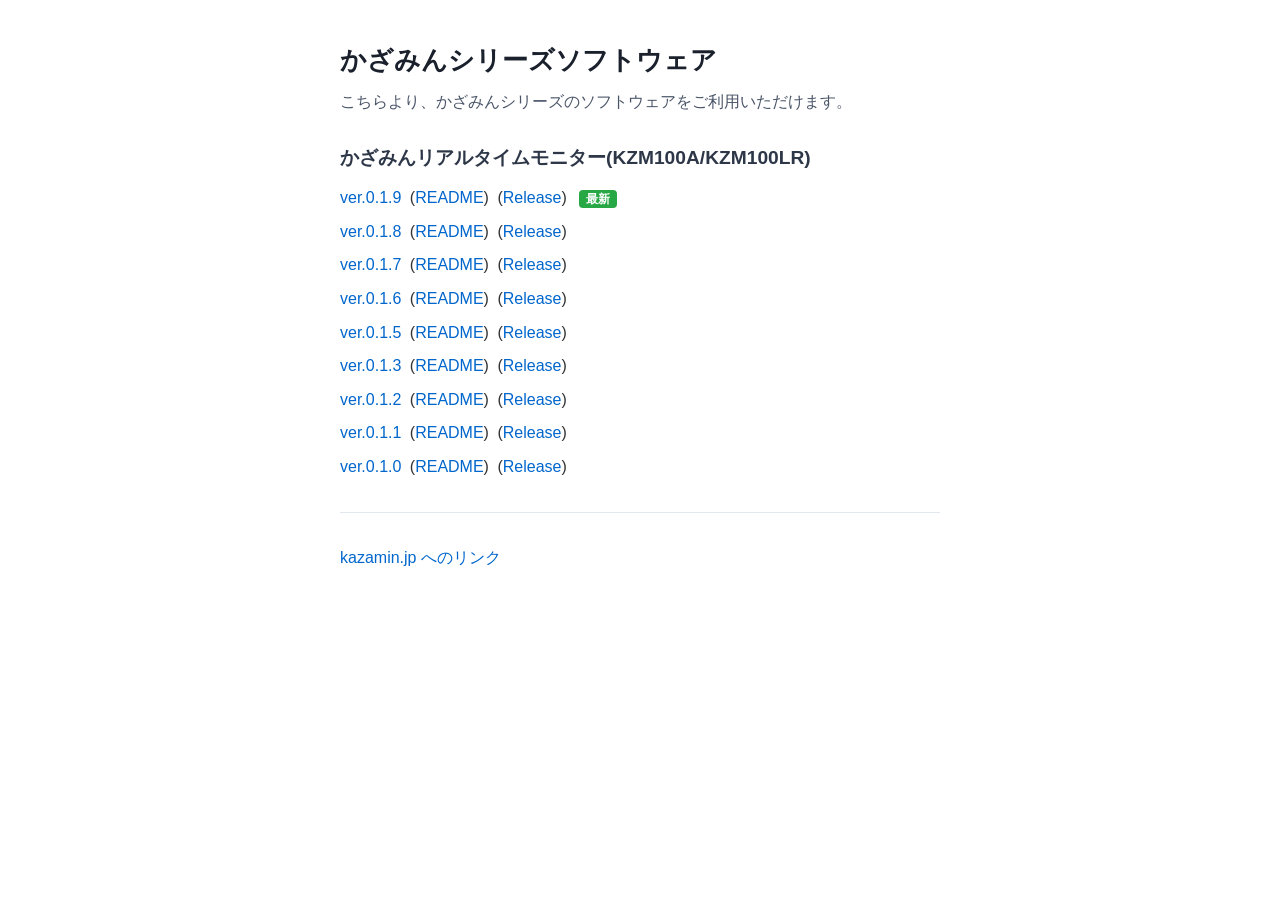
==== commit 95773df3: "deploy: 5c8428f01e6e1d79fc59a26829fc39e5727f0182" ====
--- a/index.html
+++ b/index.html
@@ -2,4175 +2,140 @@
 <html lang="ja">
 <head>
   <meta charset="UTF-8">
-  <meta name="viewport" content="width=device-width, initial-scale=1.0, maximum-scale=1.0, user-scalable=no">
-  <title>かざみんリアルタイムモニター ver.0.1.10</title>
-  <meta name="description" content="超音波風向風速計 かざみん (KZM100A/KZM100LR) Web Serial API リアルタイム計測モニター">
-  <meta name="theme-color" content="#131f3d">
-  <!-- PWA Manifest -->
-  <link rel="manifest" href="./manifest.json">
-  <!-- ファビコン (SVG) -->
-  <link rel="icon" type="image/svg+xml" href="[data-uri]">
+  <meta name="viewport" content="width=device-width, initial-scale=1.0">
+  <title>かざみんシリーズソフトウェア</title>
+  <link rel="icon" type="image/svg+xml" href="./latest/icons/kazamin.svg">
   <style>
-/**
- * main.css
- * かざみんリアルタイムモニター (Web Serial Monitor) スタイルシート
- */
-
-:root {
-  --bg-primary: #121826;
-  --bg-card: #1e293b;
-  --bg-card-hover: #27354a;
-  --bg-input: #0f172a;
-  --border-color: #334155;
-  --border-light: #475569;
-
-  --text-primary: #f1f5f9;
-  --text-secondary: #94a3b8;
-  --text-muted: #64748b;
-
-  --accent-cyan: #00f0ff;
-  --accent-blue: #38bdf8;
-  --accent-green: #22c55e;
-  --accent-yellow: #eab308;
-  --accent-red: #ef4444;
-
-  --font-family: -apple-system, BlinkMacSystemFont, "Segoe UI", Roboto, "Helvetica Neue", Arial, sans-serif;
-  --font-mono: ui-monospace, SFMono-Regular, Menlo, Monaco, Consolas, "Liberation Mono", "Courier New", monospace;
-
-  --radius-sm: 6px;
-  --radius-md: 10px;
-  --radius-lg: 14px;
-}
-
-* {
-  box-sizing: border-box;
-  margin: 0;
-  padding: 0;
-}
-
-body {
-  background-color: var(--bg-primary);
-  color: var(--text-primary);
-  font-family: var(--font-family);
-  min-height: 100vh;
-  display: flex;
-  flex-direction: column;
-  overflow-x: hidden;
-  -webkit-font-smoothing: antialiased;
-}
-
-/* アプリケーション全体コンテナ */
-.app-container {
-  display: flex;
-  flex-direction: column;
-  min-height: 100vh;
-  width: 100%;
-  max-width: 100%;
-  margin: 0;
-  padding: 8px 16px;
-  gap: 8px;
-  box-sizing: border-box;
-}
-
-/* ヘッダーエリア */
-.app-header {
-  display: flex;
-  align-items: center;
-  justify-content: space-between;
-  flex-wrap: wrap;
-  gap: 10px;
-  background-color: var(--bg-card);
-  border: 1px solid var(--border-color);
-  border-radius: var(--radius-lg);
-  padding: 8px 18px;
-  box-shadow: 0 4px 16px rgba(0, 0, 0, 0.3);
-  flex-shrink: 0;
-}
-
-.header-brand {
-  display: flex;
-  align-items: center;
-  gap: 12px;
-}
-
-.header-logo {
-  width: 32px;
-  height: 32px;
-  background-color: #ffffff;
-  border-radius: var(--radius-sm);
-  padding: 2px;
-  box-sizing: border-box;
-  display: block;
-  flex-shrink: 0;
-}
-
-.header-title {
-  font-size: 1.4rem;
-  font-weight: 700;
-  letter-spacing: 0.5px;
-  color: #ffffff;
-  display: flex;
-  align-items: center;
-  gap: 8px;
-}
-
-.header-version {
-  font-size: 0.8rem;
-  padding: 2px 8px;
-  background-color: rgba(0, 240, 255, 0.15);
-  color: var(--accent-cyan);
-  border: 1px solid rgba(0, 240, 255, 0.4);
-  border-radius: 9999px;
-  font-weight: 600;
-}
-
-.header-controls {
-  display: flex;
-  align-items: center;
-  gap: 12px;
-  flex-wrap: wrap;
-}
-
-/* デジタル時計 */
-.digital-clock-widget {
-  display: flex;
-  flex-direction: column;
-  align-items: flex-end;
-  background-color: rgba(15, 23, 42, 0.8);
-  padding: 4px 12px;
-  border-radius: var(--radius-sm);
-  border: 1px solid var(--border-color);
-}
-
-.clock-date {
-  font-size: 0.72rem;
-  color: var(--text-secondary);
-  font-family: var(--font-mono);
-}
-
-.clock-time {
-  font-size: 1.15rem;
-  font-weight: 700;
-  color: var(--accent-cyan);
-  font-family: var(--font-mono);
-  letter-spacing: 1px;
-}
-
-/* 接続ボタン & デモモード */
-.serial-controls {
-  display: flex;
-  align-items: center;
-  gap: 8px;
-}
-
-.btn {
-  padding: 8px 16px;
-  font-size: 0.9rem;
-  font-weight: 600;
-  border-radius: var(--radius-md);
-  border: none;
-  cursor: pointer;
-  transition: all 0.2s ease;
-  display: inline-flex;
-  align-items: center;
-  justify-content: center;
-  gap: 6px;
-}
-
-.btn-primary {
-  background: linear-gradient(135deg, #0284c7, #00f0ff);
-  color: #0b1329;
-  box-shadow: 0 2px 8px rgba(0, 240, 255, 0.3);
-}
-
-.btn-primary:hover {
-  filter: brightness(1.1);
-  transform: translateY(-1px);
-}
-
-.btn-danger {
-  background: linear-gradient(135deg, #dc2626, #ef4444);
-  color: #ffffff;
-  box-shadow: 0 2px 8px rgba(239, 68, 68, 0.3);
-}
-
-.btn-danger:hover {
-  filter: brightness(1.1);
-  transform: translateY(-1px);
-}
-
-.btn-secondary {
-  background-color: var(--bg-input);
-  color: var(--text-primary);
-  border: 1px solid var(--border-light);
-}
-
-.btn-secondary:hover {
-  background-color: var(--bg-card-hover);
-  border-color: var(--accent-cyan);
-}
-
-.btn-demo {
-  background-color: rgba(234, 179, 8, 0.15);
-  color: var(--accent-yellow);
-  border: 1px solid rgba(234, 179, 8, 0.4);
-}
-
-.btn-demo.active {
-  background: linear-gradient(135deg, #ca8a04, #eab308);
-  color: #0b1329;
-  font-weight: 700;
-}
-
-.connection-status-dot {
-  width: 10px;
-  height: 10px;
-  border-radius: 50%;
-  background-color: var(--text-muted);
-  display: inline-block;
-  margin-right: 4px;
-}
-
-.connection-status-dot.connected {
-  background-color: var(--accent-green);
-  box-shadow: 0 0 8px var(--accent-green);
-}
-
-.connection-status-dot.demo {
-  background-color: var(--accent-yellow);
-  box-shadow: 0 0 8px var(--accent-yellow);
-}
-
-/* メインコンテンツレイアウト */
-.app-main {
-  display: flex;
-  flex-direction: column;
-  gap: 8px;
-  flex: 1;
-  min-height: 0;
-}
-
-/* 上段: 3連メーターパネル */
-.gauges-section {
-  display: grid;
-  grid-template-columns: repeat(3, 1fr);
-  gap: 8px;
-  align-items: stretch;
-  flex: none;
-  min-height: 280px;
-}
-
-#gauge-dir-container,
-#gauge-speed-container,
-#gauge-temp-container {
-  height: 100%;
-  display: flex;
-  flex-direction: column;
-  min-height: 0;
-}
-
-.gauge-card {
-  background-color: var(--bg-card);
-  border: 1px solid var(--border-color);
-  border-radius: var(--radius-lg);
-  padding: 10px 14px;
-  display: flex;
-  flex-direction: column;
-  justify-content: space-between;
-  box-shadow: 0 4px 16px rgba(0, 0, 0, 0.2);
-  height: 280px;
-  position: relative;
-  overflow: hidden;
-}
-
-.gauge-header {
-  display: flex;
-  justify-content: space-between;
-  align-items: center;
-  margin-bottom: 4px;
-  min-height: 20px;
-  flex-shrink: 0;
-}
-
-.gauge-title {
-  font-size: 0.82rem;
-  font-weight: 700;
-  color: var(--text-secondary);
-  letter-spacing: 0.8px;
-}
-
-.gauge-badge {
-  font-size: 0.72rem;
-  font-weight: 700;
-  padding: 2px 6px;
-  border-radius: 4px;
-  background-color: var(--accent-red);
-  color: #ffffff;
-  animation: pulse-badge 1s infinite alternate;
-}
-
-@keyframes pulse-badge {
-  from { opacity: 0.7; }
-  to { opacity: 1; transform: scale(1.05); }
-}
-
-.gauge-body {
-  flex: 1;
-  display: flex;
-  align-items: center;
-  justify-content: center;
-  position: relative;
-  min-height: 180px;
-  max-height: 200px;
-}
-
-.gauge-footer {
-  margin-top: 4px;
-  text-align: center;
-  min-height: 42px;
-  display: flex;
-  flex-direction: column;
-  justify-content: center;
-  align-items: center;
-  flex-shrink: 0;
-}
-
-.gauge-value-display {
-  display: flex;
-  align-items: baseline;
-  justify-content: center;
-  gap: 4px;
-}
-
-.value-number {
-  font-size: 1.85rem;
-  font-weight: 800;
-  font-family: var(--font-mono);
-  color: #ffffff;
-  letter-spacing: 1px;
-}
-
-.value-number.error-text {
-  color: var(--accent-red);
-  animation: pulse-badge 0.8s infinite alternate;
-}
-
-.value-unit {
-  font-size: 1.05rem;
-  font-weight: 600;
-  color: var(--text-secondary);
-}
-
-.value-sub {
-  font-size: 0.85rem;
-  color: var(--accent-cyan);
-  margin-left: 8px;
-  font-weight: 600;
-}
-
-.dir-value-display {
-  position: relative;
-  display: flex;
-  justify-content: center;
-  align-items: baseline;
-  width: 100%;
-}
-
-.dir-main-val {
-  display: flex;
-  align-items: baseline;
-  justify-content: center;
-  gap: 2px;
-}
-
-.dir-name-label {
-  position: absolute;
-  left: calc(50% + 36px);
-  white-space: nowrap;
-  margin-left: 0;
-}
-
-/* コンパス SVG */
-.compass-svg {
-  height: 100%;
-  min-height: 180px;
-  max-height: 200px;
-  width: auto;
-  max-width: 100%;
-}
-
-.compass-outer-ring {
-  fill: none;
-  stroke: var(--border-color);
-  stroke-width: 2;
-}
-
-.compass-inner-ring {
-  fill: rgba(15, 23, 42, 0.6);
-  stroke: var(--border-light);
-  stroke-width: 1;
-}
-
-.compass-label {
-  fill: var(--text-secondary);
-  text-anchor: middle;
-  dominant-baseline: central;
-  font-weight: 700;
-}
-
-.compass-label.major-label {
-  font-size: 19px;
-  font-weight: 800;
-  fill: #ffffff;
-}
-
-.compass-label.label-n {
-  fill: var(--accent-red);
-}
-
-.compass-label.minor-label {
-  font-size: 13px;
-  font-weight: 700;
-  fill: var(--text-muted);
-}
-
-.compass-deg-label {
-  font-size: 11px;
-  font-weight: 600;
-  fill: var(--text-muted);
-  text-anchor: middle;
-  dominant-baseline: central;
-  font-family: var(--font-mono);
-}
-
-/* スピードメーター SVG */
-.speed-svg {
-  height: 100%;
-  min-height: 180px;
-  max-height: 200px;
-  width: auto;
-  max-width: 100%;
-}
-
-.speed-arc-track {
-  fill: none;
-  stroke: #1e293b;
-  stroke-width: 16;
-  stroke-linecap: round;
-}
-
-.speed-arc-fill {
-  fill: none;
-  stroke-width: 16;
-  stroke-linecap: round;
-  transition: stroke-dashoffset 0.4s ease;
-}
-
-.speed-arc-mask {
-  fill: none;
-  stroke: #ffffff;
-  stroke-width: 16;
-  stroke-linecap: round;
-  transition: stroke-dashoffset 0.4s cubic-bezier(0.2, 0.8, 0.2, 1);
-}
-
-.speed-arc-seg {
-  fill: none;
-  stroke-width: 16;
-  stroke-linecap: butt;
-}
-
-.speed-arc-error {
-  fill: none;
-  stroke-width: 16;
-  stroke-linecap: round;
-}
-
-.speed-tick-text {
-  font-size: 14.5px;
-  font-weight: 700;
-  fill: var(--text-secondary);
-  font-family: var(--font-mono);
-}
-
-.speed-scale-indicator {
-  font-size: 11px;
-  font-weight: 600;
-  fill: var(--text-muted);
-  text-anchor: middle;
-  font-family: var(--font-mono);
-}
-
-/* 温度計 SVG・スタイル */
-.temp-svg {
-  height: 100%;
-  min-height: 180px;
-  max-height: 200px;
-  width: auto;
-  max-width: 100%;
-}
-
-.temp-arc-track {
-  fill: none;
-  stroke: #1e293b;
-  stroke-width: 16;
-  stroke-linecap: round;
-}
-
-.temp-arc-mask {
-  fill: none;
-  stroke: #ffffff;
-  stroke-width: 16;
-  stroke-linecap: round;
-  transition: stroke-dashoffset 0.4s cubic-bezier(0.2, 0.8, 0.2, 1);
-}
-
-.temp-arc-seg {
-  fill: none;
-  stroke-width: 16;
-  stroke-linecap: butt;
-}
-
-.temp-tick-text {
-  font-size: 14.5px;
-  font-weight: 700;
-  fill: var(--text-secondary);
-  font-family: var(--font-mono);
-}
-
-.temp-scale-indicator {
-  font-size: 11px;
-  font-weight: 600;
-  fill: var(--text-muted);
-  text-anchor: middle;
-  font-family: var(--font-mono);
-}
-
-/* 中段: 時間軸グラフパネル */
-.chart-section {
-  background-color: var(--bg-card);
-  border: 1px solid var(--border-color);
-  border-radius: var(--radius-lg);
-  padding: 10px 10px;
-  box-shadow: 0 4px 16px rgba(0, 0, 0, 0.2);
-  display: flex;
-  flex-direction: column;
-  flex: 1.35;
-  min-height: 0;
-}
-
-.chart-panel {
-  display: flex;
-  flex-direction: column;
-  flex: 1;
-  min-height: 0;
-}
-
-.chart-controls-bar {
-  display: flex;
-  align-items: center;
-  justify-content: center;
-  flex-wrap: wrap;
-  gap: 16px;
-  margin-bottom: 6px;
-  padding-bottom: 6px;
-  border-bottom: 1px solid var(--border-color);
-  flex-shrink: 0;
-}
-
-.control-group {
-  display: flex;
-  align-items: center;
-  gap: 8px;
-  flex-wrap: wrap;
-}
-
-.control-label {
-  font-size: 0.8rem;
-  color: var(--text-secondary);
-  font-weight: 600;
-}
-
-.btn-group {
-  display: inline-flex;
-  background-color: var(--bg-primary);
-  border-radius: var(--radius-sm);
-  padding: 2px;
-  border: 1px solid var(--border-color);
-}
-
-.btn-scale {
-  background: none;
-  border: none;
-  color: var(--text-muted);
-  padding: 3px 8px;
-  font-size: 0.78rem;
-  font-weight: 600;
-  border-radius: 4px;
-  cursor: pointer;
-  transition: all 0.2s ease;
-}
-
-.btn-scale:hover {
-  color: var(--text-primary);
-}
-
-.btn-scale.active {
-  background-color: #1e3a8a;
-  color: var(--accent-cyan);
-  box-shadow: 0 1px 4px rgba(0, 0, 0, 0.3);
-}
-
-.chart-canvas-wrapper {
-  width: 100%;
-  position: relative;
-  flex: 1;
-  min-height: 160px;
-  height: auto;
-}
-
-#time-series-canvas {
-  position: absolute;
-  top: 0;
-  left: 0;
-  width: 100%;
-  height: 100%;
-  display: block;
-}
-
-/* 下段: 受信コンソール & CSV出力 */
-.bottom-section {
-  display: flex;
-  flex-direction: column;
-  flex: 1;
-  min-height: 0;
-}
-
-#console-container {
-  display: flex;
-  flex-direction: column;
-  flex: 1;
-  height: 100%;
-  min-height: 0;
-}
-
-.console-card {
-  background-color: var(--bg-card);
-  border: 1px solid var(--border-color);
-  border-radius: var(--radius-lg);
-  padding: 8px 16px;
-  box-shadow: 0 4px 16px rgba(0, 0, 0, 0.2);
-  display: flex;
-  flex-direction: column;
-  flex: 1;
-  min-height: 0;
-}
-
-.console-header {
-  display: flex;
-  justify-content: space-between;
-  align-items: center;
-  margin-bottom: 4px;
-  flex-wrap: wrap;
-  gap: 8px;
-  flex-shrink: 0;
-}
-
-.console-title-area {
-  display: flex;
-  align-items: center;
-  gap: 10px;
-}
-
-.console-title {
-  font-size: 0.85rem;
-  font-weight: 700;
-  color: var(--text-secondary);
-  letter-spacing: 0.8px;
-}
-
-.console-count-badge {
-  font-size: 0.75rem;
-  background-color: rgba(255, 255, 255, 0.08);
-  padding: 2px 8px;
-  border-radius: 4px;
-  color: var(--text-muted);
-  font-family: var(--font-mono);
-}
-
-.console-actions {
-  display: flex;
-  align-items: center;
-  gap: 12px;
-}
-
-.auto-scroll-label {
-  font-size: 0.8rem;
-  color: var(--text-secondary);
-  display: flex;
-  align-items: center;
-  gap: 6px;
-  cursor: pointer;
-}
-
-.btn-clear-console {
-  background: none;
-  border: 1px solid var(--border-color);
-  color: var(--text-muted);
-  padding: 2px 6px;
-  font-size: 0.75rem;
-  border-radius: 4px;
-  cursor: pointer;
-}
-
-.btn-clear-console:hover {
-  color: var(--text-primary);
-  border-color: var(--border-light);
-}
-
-.console-table-header {
-  display: grid;
-  grid-template-columns: 180px 100px 90px 90px 70px 1fr;
-  padding: 4px 12px;
-  background-color: var(--bg-primary);
-  border: 1px solid var(--border-color);
-  border-bottom: none;
-  font-size: 0.75rem;
-  font-weight: 700;
-  color: var(--text-muted);
-  font-family: var(--font-mono);
-  flex-shrink: 0;
-}
-
-.console-body {
-  flex: 1;
-  min-height: 65px;
-  height: auto;
-  overflow-y: auto;
-  background-color: #0f172a;
-  border: 1px solid var(--border-color);
-  border-radius: 0 0 var(--radius-sm) var(--radius-sm);
-  padding: 2px 0;
-  font-family: var(--font-mono);
-  font-size: 0.82rem;
-}
-
-.console-placeholder {
-  color: var(--text-muted);
-  padding: 20px;
-  text-align: center;
-  font-size: 0.85rem;
-}
-
-.console-row {
-  display: grid;
-  grid-template-columns: 180px 100px 90px 90px 70px 1fr;
-  padding: 3px 12px;
-  border-bottom: 1px solid rgba(255, 255, 255, 0.03);
-  align-items: center;
-  transition: background-color 0.1s ease;
-}
-
-.console-row:hover {
-  background-color: rgba(255, 255, 255, 0.04);
-}
-
-.console-row.row-error {
-  background-color: rgba(239, 68, 68, 0.15);
-  color: #fca5a5;
-}
-
-.col-speed.val-error {
-  color: var(--accent-red);
-  font-weight: 700;
-}
-
-.badge-ok {
-  color: var(--accent-green);
-  font-weight: 700;
-}
-
-.badge-err {
-  color: var(--accent-red);
-  font-weight: 700;
-}
-
-.col-raw {
-  color: var(--text-muted);
-  overflow: hidden;
-  text-overflow: ellipsis;
-  white-space: nowrap;
-}
-
-/* フッターエリア */
-.app-footer {
-  display: flex;
-  align-items: center;
-  justify-content: space-between;
-  flex-wrap: wrap;
-  gap: 8px;
-  padding: 6px 16px;
-  background-color: var(--bg-card);
-  border: 1px solid var(--border-color);
-  border-radius: var(--radius-lg);
-  margin-top: 0;
-  flex-shrink: 0;
-}
-
-.footer-left {
-  display: flex;
-  align-items: center;
-  gap: 12px;
-}
-
-.footer-link {
-  color: var(--accent-blue);
-  text-decoration: none;
-  font-size: 0.85rem;
-  display: flex;
-  align-items: center;
-  gap: 6px;
-  transition: color 0.2s;
-}
-
-.footer-link:hover {
-  color: var(--accent-cyan);
-  text-decoration: underline;
-}
-
-.footer-logo {
-  width: 24px;
-  height: 24px;
-  background-color: #ffffff;
-  border-radius: 4px;
-  padding: 1.5px;
-  box-sizing: border-box;
-  display: inline-block;
-  vertical-align: middle;
-  flex-shrink: 0;
-}
-
-.footer-right {
-  display: flex;
-  align-items: center;
-  gap: 16px;
-}
-
-.btn-csv {
-  background: linear-gradient(135deg, #10b981, #059669);
-  color: #ffffff;
-  padding: 8px 16px;
-  font-size: 0.85rem;
-}
-
-.btn-csv:hover {
-  filter: brightness(1.1);
-}
-
-/* 16:9 大画面およびデスクトップ表示（全画面表示最適化） */
-@media (min-width: 901px) and (min-height: 800px) {
-  body {
-    height: 100vh;
-    overflow: hidden;
-  }
-  .app-container {
-    height: 100vh;
-    max-height: 100vh;
-    overflow: hidden;
-  }
-}
-
-/* タブレット・中画面対応 */
-@media (max-width: 900px) {
-  body {
-    overflow-y: auto;
-  }
-  .app-container {
-    height: auto;
-    min-height: 100vh;
-    padding: 10px 12px;
-    gap: 12px;
-  }
-  .gauge-card {
-    height: 280px;
-    min-height: 280px;
-    padding: 10px 10px;
-  }
-  .gauge-title {
-    font-size: 0.78rem;
-    letter-spacing: 0.5px;
-  }
-  .gauge-body {
-    min-height: 180px;
-    max-height: 200px;
-  }
-  .compass-svg, .speed-svg, .temp-svg {
-    max-height: 200px;
-  }
-  .chart-section {
-    flex: none;
-    height: auto;
-  }
-  .chart-canvas-wrapper {
-    height: 360px;
-    min-height: 360px;
-  }
-  #time-series-canvas {
-    position: relative;
-    height: 360px;
-  }
-  .bottom-section {
-    flex: none;
-    height: auto;
-  }
-  .console-body {
-    height: 180px;
-    flex: none;
-  }
-}
-
-/* 横方向に余裕が無い場合（スマートフォン縦画面・狭画面）: 3連メーターを縦並びに配置 */
-@media (max-width: 600px) and (orientation: portrait), (max-width: 520px) {
-  .gauges-section {
-    grid-template-columns: 1fr;
-    flex: none;
-  }
-}
-
-/* スマホ対応 */
-@media (max-width: 680px) {
-  .app-header {
-    flex-direction: column;
-    align-items: flex-start;
-  }
-  .header-controls {
-    width: 100%;
-    justify-content: space-between;
-  }
-  .chart-canvas-wrapper {
-    height: 320px;
-    min-height: 320px;
-  }
-  #time-series-canvas {
-    height: 320px;
-  }
-  .console-table-header, .console-row {
-    grid-template-columns: 120px 70px 60px 60px 50px 1fr;
-    font-size: 0.72rem;
-  }
-  .app-footer {
-    flex-direction: column;
-    align-items: flex-start;
-  }
-}
-
-/* 画面高さが小さい場合のスクロール許可 */
-@media (max-height: 799px) and (min-width: 901px) {
-  body {
-    overflow-y: auto;
-  }
-  .app-container {
-    height: auto;
-    min-height: 100vh;
-  }
-  .gauge-card {
-    height: 280px;
-    min-height: 280px;
-  }
-  .chart-section {
-    flex: none;
-    height: auto;
-  }
-  .chart-canvas-wrapper {
-    min-height: 240px;
-    height: 240px;
-  }
-  #time-series-canvas {
-    position: relative;
-    height: 240px;
-  }
-  .bottom-section {
-    flex: none;
-    height: auto;
-  }
-  .console-card {
-    flex: none;
-    height: auto;
-  }
-  .console-body {
-    height: 120px;
-    min-height: 120px;
-    max-height: 120px;
-    flex: none;
-  }
-}
+    body {
+      font-family: -apple-system, BlinkMacSystemFont, "Segoe UI", Roboto, "Helvetica Neue", Arial, sans-serif;
+      max-width: 600px;
+      margin: 40px auto;
+      padding: 0 20px;
+      line-height: 1.6;
+      color: #333333;
+    }
+    h1 {
+      font-size: 1.6rem;
+      margin-bottom: 0.5rem;
+      color: #1a202c;
+    }
+    .lead {
+      color: #4a5568;
+      margin-top: 0;
+      margin-bottom: 1.75rem;
+    }
+    h2 {
+      font-size: 1.2rem;
+      margin-top: 1.5rem;
+      margin-bottom: 0.75rem;
+      color: #2d3748;
+    }
+    ul.version-list {
+      list-style: none;
+      padding: 0;
+      margin: 0 0 2rem 0;
+    }
+    ul.version-list li {
+      margin: 8px 0;
+      font-size: 1rem;
+    }
+    a {
+      color: #0066cc;
+      text-decoration: none;
+    }
+    a:hover {
+      text-decoration: underline;
+    }
+    .badge-latest {
+      display: inline-block;
+      background: #28a745;
+      color: #ffffff;
+      font-size: 0.75rem;
+      font-weight: bold;
+      padding: 2px 7px;
+      border-radius: 4px;
+      margin-left: 8px;
+      vertical-align: middle;
+      line-height: 1.2;
+    }
+    .readme-link,
+    .release-link {
+      margin-left: 4px;
+    }
+    .footer-links {
+      margin-top: 2rem;
+      padding-top: 1rem;
+      border-top: 1px solid #e2e8f0;
+    }
   </style>
-  <script>
-    window.onerror = function(msg, url, lineNo, columnNo, error) {
-      console.error('[Kazamin Monitor] Unhandled Error:', msg, 'at', url + ':' + lineNo, error);
-      return false;
-    };
-    window.addEventListener('unhandledrejection', function(event) {
-      console.error('[Kazamin Monitor] Unhandled Promise Rejection:', event.reason);
-    });
-  </script>
 </head>
 <body>
-  <!-- かざみん アイコンシンボル定義 (スタンドアロン単一ファイル配信用) -->
-  <svg style="display: none;" xmlns="http://www.w3.org/2000/svg">
-    <symbol id="kazamin-icon" viewBox="0 0 562 562">
-      <path d="M0 0 C8.23898198 6.1102498 13.15113702 15.25733408 15.375 25.1875 C18.17293761 43.38851682 11.66185852 61.69225311 1.61328125 76.73046875 C1.08089844 77.47941406 0.54851562 78.22835937 0 79 C-0.52207031 79.75925781 -1.04414063 80.51851563 -1.58203125 81.30078125 C-2.04996094 81.86152344 -2.51789063 82.42226562 -3 83 C-3.66 83 -4.32 83 -5 83 C-5.99 84.98 -5.99 84.98 -7 87 C-3.12420376 87.90892567 0.47618839 88.12881615 4.453125 88.1328125 C6.33028198 88.13583374 6.33028198 88.13583374 8.24536133 88.13891602 C9.58024269 88.13482954 10.91512244 88.13018074 12.25 88.125 C12.92340424 88.12378143 13.59680847 88.12256287 14.2906189 88.12130737 C27.59476472 88.09295808 40.78878965 87.68142677 54 86 C54.22101175 83.85381922 54.22101175 83.85381922 52.42578125 82.22265625 C51.72839844 81.50980469 51.03101563 80.79695313 50.3125 80.0625 C44.73725627 73.93368597 40.54867515 66.41301899 40 58 C39.94972656 57.360625 39.89945312 56.72125 39.84765625 56.0625 C39.29661774 43.71923746 43.81383316 31.71010236 51.6875 22.3125 C61.14539004 12.28784502 72.47433587 6.77731902 86.2265625 5.76171875 C99.30136912 5.476177 109.63999243 8.958204 120 17 C131.46750941 27.31672062 136.68075178 40.82993521 138.3125 55.8828125 C139.05251987 72.48700842 133.2145541 88.86818235 125 103 C145.21273815 98.82563016 164.60836976 92.39572414 183 83 C179.82460444 79.57421051 179.82460444 79.57421051 176 77 C176 76.34 176 75.68 176 75 C175.4121875 74.76023437 174.824375 74.52046875 174.21875 74.2734375 C168.35827926 70.90985746 164.92804126 63.54076481 162.5625 57.4375 C159.49637875 47.13745633 159.43565639 35.40799173 163.74609375 25.48046875 C164.15988281 24.66191406 164.57367188 23.84335937 165 23 C165.42410156 22.15050781 165.84820312 21.30101563 166.28515625 20.42578125 C173.77134967 6.80883333 186.00811988 -1.44173022 200.4375 -6.5 C213.4456579 -10.0649641 225.92722852 -8.32079729 238.0625 -2.875 C251.86591648 4.48682212 259.04949265 16.25483319 264.0546875 30.640625 C271.90907654 58.55291662 260.91181209 90.08070688 248.16894531 114.81933594 C242.54363884 125.31332871 235.40022624 134.7081788 228 144 C227.28457031 144.94746094 226.56914062 145.89492187 225.83203125 146.87109375 C225.22746094 147.57363281 224.62289063 148.27617187 224 149 C223.34 149 222.68 149 222 149 C221.74734375 149.57621094 221.4946875 150.15242187 221.234375 150.74609375 C216.48629574 159.41584606 206.65745489 165.65891115 198.90332031 171.54980469 C196.99621206 173.00288614 195.10316818 174.47292961 193.2109375 175.9453125 C183.94035355 183.09787594 174.30503556 189.49454169 164.31103516 195.59033203 C162.82825182 196.49478914 161.34847027 197.40419666 159.87255859 198.31982422 C128.10528785 218.01628934 92.55238331 230.61115584 57.13745117 241.99121094 C55.08816705 242.65012013 53.04214447 243.31928518 51 244 C66.81666216 246.26474146 82.42447075 245.36376336 98 242 C98.66273926 241.86078125 99.32547852 241.7215625 100.00830078 241.578125 C112.93574511 238.80176112 125.84672913 234.69239506 137.91015625 229.26953125 C141.24187645 227.90061966 142.64815784 227.81699688 146 229 C147 230 147 230 147.55078125 232.67578125 C146.93097948 236.41657068 146.55183462 236.78163559 143.73046875 239.04296875 C142.23270952 240.11468065 140.71686133 241.16138938 139.1875 242.1875 C138.37434326 242.74993408 137.56118652 243.31236816 136.72338867 243.8918457 C85.24555433 278.96633903 22.9675512 290.67405003 -38.30175781 281.43652344 C-44.24403011 280.47517862 -50.136002 279.36439557 -56 278 C-56.2578125 278.89332031 -56.515625 279.78664063 -56.78125 280.70703125 C-57.99164501 283.97742546 -59.29939669 286.01600488 -61.5 288.6875 C-63.45970464 291.09145971 -65.27642504 293.41463756 -67 296 C-67.66 296 -68.32 296 -69 296 C-69.268125 296.639375 -69.53625 297.27875 -69.8125 297.9375 C-71 300 -71 300 -74 301 C-74 301.66 -74 302.32 -74 303 C-74.66 303.33 -75.32 303.66 -76 304 C-66.76725725 304.58027014 -58.9035965 303.99434603 -50 301.5 C-33.91275291 297.08702413 -20.09514142 298.0970253 -5.0625 305.9375 C4.78739909 311.64612765 4.78739909 311.64612765 7.0625 316.0625 C6.97165795 318.8786037 5.88810175 319.94281451 4 322 C1.4765625 323.0546875 1.4765625 323.0546875 -1.375 323.875 C-6.75412743 325.70830895 -9.08089266 327.10343285 -12 332 C-14.96395159 338.75780962 -13.41739754 343.20722348 -11.04296875 350.046875 C-10.69878906 351.02140625 -10.35460937 351.9959375 -10 353 C-8.64083042 357.45642874 -8.84583593 361.49633882 -10 366 C-15.73231253 373.81678981 -25.8701315 376.42540059 -34.9453125 378.45703125 C-39.79805374 379.3138684 -43.77048586 378.32110703 -48.3515625 376.6015625 C-51.9962947 375.77370297 -53.70471357 376.24605722 -57 378 C-58.58199929 380.43429411 -59.73413036 382.50618559 -60.875 385.125 C-61.18179688 385.78371094 -61.48859375 386.44242187 -61.8046875 387.12109375 C-62.55498855 388.73893038 -63.28006225 390.3684251 -64 392 C-64.66 392 -65.32 392 -66 392 C-66.33 392.99 -66.66 393.98 -67 395 C-69.546875 396.5703125 -69.546875 396.5703125 -72.75 398.125 C-73.79671875 398.64320313 -74.8434375 399.16140625 -75.921875 399.6953125 C-81.58609688 402.09613751 -86.7530628 402.15502198 -92.8125 402.125 C-93.58142578 402.12886719 -94.35035156 402.13273437 -95.14257812 402.13671875 C-100.17944806 402.1282177 -105.01409716 401.71633268 -110 401 C-111.24551699 405.81398781 -111.12689044 410.52346887 -111.09765625 415.45703125 C-111.0962413 416.35999435 -111.09482635 417.26295746 -111.09336853 418.19328308 C-111.08778823 421.06638963 -111.07523934 423.93941716 -111.0625 426.8125 C-111.05748245 428.76497283 -111.05291999 430.71744689 -111.04882812 432.66992188 C-111.03782525 437.44664485 -111.02057418 442.22330904 -111 447 C-110.00663635 446.99111755 -109.01327271 446.98223511 -107.98980713 446.9730835 C-98.63164962 446.89202258 -89.27356327 446.83204664 -79.91513443 446.79275131 C-75.10375596 446.77187 -70.29266075 446.74354246 -65.48144531 446.69824219 C-60.83895837 446.65480378 -56.19674399 446.63086699 -51.55406952 446.62049103 C-49.78220071 446.61309604 -48.01034693 446.59865537 -46.23859406 446.57707977 C-43.75801779 446.54807185 -41.27856996 446.54404281 -38.79785156 446.54589844 C-38.06417358 446.53151733 -37.33049561 446.51713623 -36.57458496 446.50231934 C-33.13007132 446.53022876 -31.30072081 446.77578163 -28.50482178 448.8604126 C-27 451 -27 451 -27.125 453.6875 C-28 456 -28 456 -30 457 C-32.5622268 457.12226853 -35.09908818 457.18565577 -37.66259766 457.20532227 C-38.45292892 457.21522186 -39.24326019 457.22512146 -40.05754089 457.23532104 C-42.6763507 457.26697122 -45.29517866 457.29170733 -47.9140625 457.31640625 C-49.72724892 457.33697274 -51.54043052 457.35796913 -53.35360718 457.37937927 C-58.13098242 457.43463142 -62.90840115 457.48402682 -67.68585205 457.53222656 C-73.41527068 457.59123999 -79.14460964 457.65748523 -84.8739624 457.72252655 C-93.58259304 457.82057561 -102.29127425 457.90940458 -111 458 C-111 480.11 -111 502.22 -111 525 C-108.69 526.32 -106.38 527.64 -104 529 C-102.56695936 531.86608129 -102.69355845 533.81300783 -103 537 C-105.72096784 541.94243434 -108.60491276 544.41190252 -113.4375 547.25 C-115.10619141 548.24773437 -115.10619141 548.24773437 -116.80859375 549.265625 C-122.82911009 552.53748455 -127.28282673 553.38825298 -134.0625 553.4375 C-134.86494141 553.47037109 -135.66738281 553.50324219 -136.49414062 553.53710938 C-138.7728719 553.55791107 -140.77620985 553.50171217 -143 553 C-145.55859375 550.59765625 -145.55859375 550.59765625 -147 548 C-147 547.34 -147 546.68 -147 546 C-147.680625 546.226875 -148.36125 546.45375 -149.0625 546.6875 C-152.98783202 547.10508851 -155.85524116 546.31013091 -159 544 C-161.62385212 540.51687468 -162.84745919 537.11136879 -163.4375 532.8125 C-162.91265031 529.4384663 -162.11920656 527.68432831 -160 525 C-155.70165055 521.73172838 -151.58321517 519.97687165 -146.375 518.75 C-145.67785889 518.58161621 -144.98071777 518.41323242 -144.26245117 518.23974609 C-136.08563809 516.3927351 -128.87750634 515.84899747 -121 519 C-121 498.54 -121 478.08 -121 457 C-126.59582031 457.05800781 -132.19164062 457.11601562 -137.95703125 457.17578125 C-141.49807578 457.20132331 -145.03900705 457.22539231 -148.58007812 457.24414062 C-154.20312021 457.27405283 -159.82575599 457.30947117 -165.44848633 457.37719727 C-169.98076012 457.4314483 -174.51259836 457.46140586 -179.04517174 457.47438622 C-180.77602689 457.48363861 -182.50685769 457.50170637 -184.23752785 457.52865028 C-186.65863531 457.56485067 -189.07793387 457.56994941 -191.49926758 457.56762695 C-192.21783936 457.58560333 -192.93641113 457.60357971 -193.67675781 457.62210083 C-195.67805481 457.60127258 -195.67805481 457.60127258 -199 457 C-200.96879578 454.46452332 -200.96879578 454.46452332 -202 452 C-200.01966068 448.46624164 -197.9154667 445.65926699 -195.05859375 442.79296875 C-194.31029297 442.04208984 -193.56199219 441.29121094 -192.79101562 440.51757812 C-192.01435547 439.74865234 -191.23769531 438.97972656 -190.4375 438.1875 C-189.26670898 437.00510742 -189.26670898 437.00510742 -188.07226562 435.79882812 C-186.95174805 434.68217773 -186.95174805 434.68217773 -185.80859375 433.54296875 C-185.12595459 432.86258545 -184.44331543 432.18220215 -183.73999023 431.48120117 C-182 430 -182 430 -180 430 C-179.67 429.01 -179.34 428.02 -179 427 C-176.6875 426.375 -176.6875 426.375 -174 426 C-171 428 -171 428 -170.48828125 429.8125 C-170.43027344 430.534375 -170.37226563 431.25625 -170.3125 432 C-170.24675781 432.70125 -170.18101562 433.4025 -170.11328125 434.125 C-169.94430483 438.41350505 -170 442.70816722 -170 447 C-154.16 447 -138.32 447 -122 447 C-121.67 432.48 -121.34 417.96 -121 403 C-125.95 403.66 -130.9 404.32 -136 405 C-144.51288591 405 -148.9943489 403.92630421 -155.5625 398.5625 C-166.93167243 387.76178619 -170.53455496 373.36047139 -171.875 358.25 C-172.3922153 346.07739814 -171.19583838 333.75852772 -168 322 C-173.93715246 320.23873946 -177.49508858 322.13283635 -182.8125 324.625 C-199.00453027 331.81203845 -220.02753736 339.96926017 -237.8125 334.8125 C-243.22645129 332.75959078 -245.9927996 329.74581403 -248.875 324.75 C-250.27941612 320.06861292 -250.41756367 316.68107564 -249 312 C-246.52085462 307.12536139 -244.18339863 303.14756863 -239 301 C-239 300.34 -239 299.68 -239 299 C-229.86508609 292.2322203 -219.3120744 287.64352093 -209 283 C-209.2165625 282.01902344 -209.433125 281.03804688 -209.65625 280.02734375 C-213.44813028 262.01084907 -212.38424569 247.06477977 -205.2421875 230.125 C-203.87687098 227.25071385 -203.87687098 227.25071385 -204 225 C-205.68006144 223.49457477 -205.68006144 223.49457477 -207.875 221.9375 C-213.19566338 217.92174615 -218.12414999 213.54140543 -223 209 C-223.88558594 208.18789063 -223.88558594 208.18789063 -224.7890625 207.359375 C-226 206 -226 206 -226 204 C-226.66 204 -227.32 204 -228 204 C-249.99591449 177.89373785 -261.93610793 142.54801878 -261.25 108.45703125 C-259.18226616 79.86414927 -249.0588026 52.0228116 -229 31 C-226.73046875 29.69140625 -226.73046875 29.69140625 -225 29 C-225 28.34 -225 27.68 -225 27 C-218.04316596 20.92946419 -210.29590004 16.01905892 -202 12 C-200.60007812 11.32130859 -200.60007812 11.32130859 -199.171875 10.62890625 C-187.75976307 5.48735315 -171.15716466 0.56966246 -158.703125 3.875 C-156 5 -156 5 -154.8125 6.8125 C-155.04927912 9.57492309 -156.11759817 10.73888482 -158.13671875 12.5703125 C-163.36885336 16.58490635 -169.04732733 20.15672341 -175 23 C-175 23.66 -175 24.32 -175 25 C-175.66 25 -176.32 25 -177 25 C-177 25.66 -177 26.32 -177 27 C-178.875 29.125 -178.875 29.125 -181 31 C-181.66 31 -182.32 31 -183 31 C-183.26425781 31.57234375 -183.52851563 32.1446875 -183.80078125 32.734375 C-185.06551927 35.12378234 -186.54701292 37.10272629 -188.1875 39.25 C-192.97329585 45.94609251 -195.90651574 53.42143369 -199 61 C-198.30777344 60.56429687 -197.61554688 60.12859375 -196.90234375 59.6796875 C-184.43443928 52.09052826 -171.29144167 47.02844866 -157 44 C-156.29858887 43.84901855 -155.59717773 43.69803711 -154.87451172 43.54248047 C-130.68272958 38.61482017 -103.13344694 38.97547705 -79 44 C-78.30293945 44.14405273 -77.60587891 44.28810547 -76.88769531 44.43652344 C-73.23621715 45.20885047 -69.61065872 46.05546776 -66 47 C-66.144375 46.3709375 -66.28875 45.741875 -66.4375 45.09375 C-69.0217716 33.17738653 -68.4097446 22.50822781 -62.25 11.6875 C-55.55488977 1.42276097 -47.16654871 -4.0818468 -35.45703125 -7.421875 C-22.35554293 -10.50457813 -11.17040858 -6.95567982 0 0 Z M-181 443 C-181.99 443.99 -182.98 444.98 -184 446 C-183.67 446.66 -183.34 447.32 -183 448 C-182.01 447.67 -181.02 447.34 -180 447 C-180.33 445.68 -180.66 444.36 -181 443 Z " transform="translate(274,9)" style="fill: #F38538;"/><path d="M0 0 C8.23898198 6.1102498 13.15113702 15.25733408 15.375 25.1875 C18.17293761 43.38851682 11.66185852 61.69225311 1.61328125 76.73046875 C1.08089844 77.47941406 0.54851562 78.22835937 0 79 C-0.52207031 79.75925781 -1.04414063 80.51851563 -1.58203125 81.30078125 C-2.04996094 81.86152344 -2.51789063 82.42226562 -3 83 C-3.66 83 -4.32 83 -5 83 C-5.99 84.98 -5.99 84.98 -7 87 C-3.12420376 87.90892567 0.47618839 88.12881615 4.453125 88.1328125 C6.33028198 88.13583374 6.33028198 88.13583374 8.24536133 88.13891602 C9.58024269 88.13482954 10.91512244 88.13018074 12.25 88.125 C12.92340424 88.12378143 13.59680847 88.12256287 14.2906189 88.12130737 C27.59476472 88.09295808 40.78878965 87.68142677 54 86 C54.22101175 83.85381922 54.22101175 83.85381922 52.42578125 82.22265625 C51.72839844 81.50980469 51.03101563 80.79695313 50.3125 80.0625 C44.73725627 73.93368597 40.54867515 66.41301899 40 58 C39.94972656 57.360625 39.89945312 56.72125 39.84765625 56.0625 C39.29661774 43.71923746 43.81383316 31.71010236 51.6875 22.3125 C61.14539004 12.28784502 72.47433587 6.77731902 86.2265625 5.76171875 C99.30136912 5.476177 109.63999243 8.958204 120 17 C131.46750941 27.31672062 136.68075178 40.82993521 138.3125 55.8828125 C139.05251987 72.48700842 133.2145541 88.86818235 125 103 C145.21273815 98.82563016 164.60836976 92.39572414 183 83 C179.82460444 79.57421051 179.82460444 79.57421051 176 77 C176 76.34 176 75.68 176 75 C175.4121875 74.76023437 174.824375 74.52046875 174.21875 74.2734375 C168.35827926 70.90985746 164.92804126 63.54076481 162.5625 57.4375 C159.49637875 47.13745633 159.43565639 35.40799173 163.74609375 25.48046875 C164.15988281 24.66191406 164.57367188 23.84335937 165 23 C165.42410156 22.15050781 165.84820312 21.30101563 166.28515625 20.42578125 C173.77134967 6.80883333 186.00811988 -1.44173022 200.4375 -6.5 C213.4456579 -10.0649641 225.92722852 -8.32079729 238.0625 -2.875 C251.86591648 4.48682212 259.04949265 16.25483319 264.0546875 30.640625 C271.90907654 58.55291662 260.91181209 90.08070688 248.16894531 114.81933594 C242.54363884 125.31332871 235.40022624 134.7081788 228 144 C227.28457031 144.94746094 226.56914062 145.89492187 225.83203125 146.87109375 C225.22746094 147.57363281 224.62289063 148.27617187 224 149 C223.34 149 222.68 149 222 149 C221.74734375 149.57621094 221.4946875 150.15242187 221.234375 150.74609375 C216.48629574 159.41584606 206.65745489 165.65891115 198.90332031 171.54980469 C196.99621206 173.00288614 195.10316818 174.47292961 193.2109375 175.9453125 C183.94035355 183.09787594 174.30503556 189.49454169 164.31103516 195.59033203 C162.82825182 196.49478914 161.34847027 197.40419666 159.87255859 198.31982422 C128.10528785 218.01628934 92.55238331 230.61115584 57.13745117 241.99121094 C55.08816705 242.65012013 53.04214447 243.31928518 51 244 C66.81666216 246.26474146 82.42447075 245.36376336 98 242 C98.66273926 241.86078125 99.32547852 241.7215625 100.00830078 241.578125 C112.93574511 238.80176112 125.84672913 234.69239506 137.91015625 229.26953125 C141.24187645 227.90061966 142.64815784 227.81699688 146 229 C147 230 147 230 147.55078125 232.67578125 C146.93097948 236.41657068 146.55183462 236.78163559 143.73046875 239.04296875 C142.23270952 240.11468065 140.71686133 241.16138938 139.1875 242.1875 C138.37434326 242.74993408 137.56118652 243.31236816 136.72338867 243.8918457 C85.24555433 278.96633903 22.9675512 290.67405003 -38.30175781 281.43652344 C-44.24403011 280.47517862 -50.136002 279.36439557 -56 278 C-56.2578125 278.89332031 -56.515625 279.78664063 -56.78125 280.70703125 C-57.99164501 283.97742546 -59.29939669 286.01600488 -61.5 288.6875 C-63.45970464 291.09145971 -65.27642504 293.41463756 -67 296 C-67.66 296 -68.32 296 -69 296 C-69.268125 296.639375 -69.53625 297.27875 -69.8125 297.9375 C-71 300 -71 300 -74 301 C-74 301.66 -74 302.32 -74 303 C-74.66 303.33 -75.32 303.66 -76 304 C-66.76725725 304.58027014 -58.9035965 303.99434603 -50 301.5 C-33.91275291 297.08702413 -20.09514142 298.0970253 -5.0625 305.9375 C4.78739909 311.64612765 4.78739909 311.64612765 7.0625 316.0625 C6.97165795 318.8786037 5.88810175 319.94281451 4 322 C1.4765625 323.0546875 1.4765625 323.0546875 -1.375 323.875 C-6.75412743 325.70830895 -9.08089266 327.10343285 -12 332 C-14.96395159 338.75780962 -13.41739754 343.20722348 -11.04296875 350.046875 C-10.69878906 351.02140625 -10.35460937 351.9959375 -10 353 C-8.64083042 357.45642874 -8.84583593 361.49633882 -10 366 C-15.73231253 373.81678981 -25.8701315 376.42540059 -34.9453125 378.45703125 C-39.79805374 379.3138684 -43.77048586 378.32110703 -48.3515625 376.6015625 C-51.9962947 375.77370297 -53.70471357 376.24605722 -57 378 C-58.58199929 380.43429411 -59.73413036 382.50618559 -60.875 385.125 C-61.18179688 385.78371094 -61.48859375 386.44242187 -61.8046875 387.12109375 C-62.55498855 388.73893038 -63.28006225 390.3684251 -64 392 C-64.66 392 -65.32 392 -66 392 C-66.33 392.99 -66.66 393.98 -67 395 C-69.546875 396.5703125 -69.546875 396.5703125 -72.75 398.125 C-73.79671875 398.64320313 -74.8434375 399.16140625 -75.921875 399.6953125 C-81.58609688 402.09613751 -86.7530628 402.15502198 -92.8125 402.125 C-93.58142578 402.12886719 -94.35035156 402.13273437 -95.14257812 402.13671875 C-100.17944806 402.1282177 -105.01409716 401.71633268 -110 401 C-111.24551699 405.81398781 -111.12689044 410.52346887 -111.09765625 415.45703125 C-111.0962413 416.35999435 -111.09482635 417.26295746 -111.09336853 418.19328308 C-111.08778823 421.06638963 -111.07523934 423.93941716 -111.0625 426.8125 C-111.05748245 428.76497283 -111.05291999 430.71744689 -111.04882812 432.66992188 C-111.03782525 437.44664485 -111.02057418 442.22330904 -111 447 C-110.00663635 446.99111755 -109.01327271 446.98223511 -107.98980713 446.9730835 C-98.63164962 446.89202258 -89.27356327 446.83204664 -79.91513443 446.79275131 C-75.10375596 446.77187 -70.29266075 446.74354246 -65.48144531 446.69824219 C-60.83895837 446.65480378 -56.19674399 446.63086699 -51.55406952 446.62049103 C-49.78220071 446.61309604 -48.01034693 446.59865537 -46.23859406 446.57707977 C-43.75801779 446.54807185 -41.27856996 446.54404281 -38.79785156 446.54589844 C-38.06417358 446.53151733 -37.33049561 446.51713623 -36.57458496 446.50231934 C-33.13007132 446.53022876 -31.30072081 446.77578163 -28.50482178 448.8604126 C-27 451 -27 451 -27.125 453.6875 C-28 456 -28 456 -30 457 C-32.5622268 457.12226853 -35.09908818 457.18565577 -37.66259766 457.20532227 C-38.45292892 457.21522186 -39.24326019 457.22512146 -40.05754089 457.23532104 C-42.6763507 457.26697122 -45.29517866 457.29170733 -47.9140625 457.31640625 C-49.72724892 457.33697274 -51.54043052 457.35796913 -53.35360718 457.37937927 C-58.13098242 457.43463142 -62.90840115 457.48402682 -67.68585205 457.53222656 C-73.41527068 457.59123999 -79.14460964 457.65748523 -84.8739624 457.72252655 C-93.58259304 457.82057561 -102.29127425 457.90940458 -111 458 C-111 480.11 -111 502.22 -111 525 C-108.69 526.32 -106.38 527.64 -104 529 C-102.56695936 531.86608129 -102.69355845 533.81300783 -103 537 C-105.72096784 541.94243434 -108.60491276 544.41190252 -113.4375 547.25 C-115.10619141 548.24773437 -115.10619141 548.24773437 -116.80859375 549.265625 C-122.82911009 552.53748455 -127.28282673 553.38825298 -134.0625 553.4375 C-134.86494141 553.47037109 -135.66738281 553.50324219 -136.49414062 553.53710938 C-138.7728719 553.55791107 -140.77620985 553.50171217 -143 553 C-145.55859375 550.59765625 -145.55859375 550.59765625 -147 548 C-147 547.34 -147 546.68 -147 546 C-147.680625 546.226875 -148.36125 546.45375 -149.0625 546.6875 C-152.98783202 547.10508851 -155.85524116 546.31013091 -159 544 C-161.62385212 540.51687468 -162.84745919 537.11136879 -163.4375 532.8125 C-162.91265031 529.4384663 -162.11920656 527.68432831 -160 525 C-155.70165055 521.73172838 -151.58321517 519.97687165 -146.375 518.75 C-145.67785889 518.58161621 -144.98071777 518.41323242 -144.26245117 518.23974609 C-136.08563809 516.3927351 -128.87750634 515.84899747 -121 519 C-121 498.54 -121 478.08 -121 457 C-126.59582031 457.05800781 -132.19164062 457.11601562 -137.95703125 457.17578125 C-141.49807578 457.20132331 -145.03900705 457.22539231 -148.58007812 457.24414062 C-154.20312021 457.27405283 -159.82575599 457.30947117 -165.44848633 457.37719727 C-169.98076012 457.4314483 -174.51259836 457.46140586 -179.04517174 457.47438622 C-180.77602689 457.48363861 -182.50685769 457.50170637 -184.23752785 457.52865028 C-186.65863531 457.56485067 -189.07793387 457.56994941 -191.49926758 457.56762695 C-192.21783936 457.58560333 -192.93641113 457.60357971 -193.67675781 457.62210083 C-195.67805481 457.60127258 -195.67805481 457.60127258 -199 457 C-200.96879578 454.46452332 -200.96879578 454.46452332 -202 452 C-200.01966068 448.46624164 -197.9154667 445.65926699 -195.05859375 442.79296875 C-194.31029297 442.04208984 -193.56199219 441.29121094 -192.79101562 440.51757812 C-192.01435547 439.74865234 -191.23769531 438.97972656 -190.4375 438.1875 C-189.26670898 437.00510742 -189.26670898 437.00510742 -188.07226562 435.79882812 C-186.95174805 434.68217773 -186.95174805 434.68217773 -185.80859375 433.54296875 C-185.12595459 432.86258545 -184.44331543 432.18220215 -183.73999023 431.48120117 C-182 430 -182 430 -180 430 C-179.67 429.01 -179.34 428.02 -179 427 C-176.6875 426.375 -176.6875 426.375 -174 426 C-171 428 -171 428 -170.48828125 429.8125 C-170.43027344 430.534375 -170.37226563 431.25625 -170.3125 432 C-170.24675781 432.70125 -170.18101562 433.4025 -170.11328125 434.125 C-169.94430483 438.41350505 -170 442.70816722 -170 447 C-154.16 447 -138.32 447 -122 447 C-121.67 432.48 -121.34 417.96 -121 403 C-125.95 403.66 -130.9 404.32 -136 405 C-144.51288591 405 -148.9943489 403.92630421 -155.5625 398.5625 C-166.93167243 387.76178619 -170.53455496 373.36047139 -171.875 358.25 C-172.3922153 346.07739814 -171.19583838 333.75852772 -168 322 C-173.93715246 320.23873946 -177.49508858 322.13283635 -182.8125 324.625 C-199.00453027 331.81203845 -220.02753736 339.96926017 -237.8125 334.8125 C-243.22645129 332.75959078 -245.9927996 329.74581403 -248.875 324.75 C-250.27941612 320.06861292 -250.41756367 316.68107564 -249 312 C-246.52085462 307.12536139 -244.18339863 303.14756863 -239 301 C-239 300.34 -239 299.68 -239 299 C-229.86508609 292.2322203 -219.3120744 287.64352093 -209 283 C-209.2165625 282.01902344 -209.433125 281.03804688 -209.65625 280.02734375 C-213.44813028 262.01084907 -212.38424569 247.06477977 -205.2421875 230.125 C-203.87687098 227.25071385 -203.87687098 227.25071385 -204 225 C-205.68006144 223.49457477 -205.68006144 223.49457477 -207.875 221.9375 C-213.19566338 217.92174615 -218.12414999 213.54140543 -223 209 C-223.88558594 208.18789063 -223.88558594 208.18789063 -224.7890625 207.359375 C-226 206 -226 206 -226 204 C-226.66 204 -227.32 204 -228 204 C-249.99591449 177.89373785 -261.93610793 142.54801878 -261.25 108.45703125 C-259.18226616 79.86414927 -249.0588026 52.0228116 -229 31 C-226.73046875 29.69140625 -226.73046875 29.69140625 -225 29 C-225 28.34 -225 27.68 -225 27 C-218.04316596 20.92946419 -210.29590004 16.01905892 -202 12 C-200.60007812 11.32130859 -200.60007812 11.32130859 -199.171875 10.62890625 C-187.75976307 5.48735315 -171.15716466 0.56966246 -158.703125 3.875 C-156 5 -156 5 -154.8125 6.8125 C-155.04927912 9.57492309 -156.11759817 10.73888482 -158.13671875 12.5703125 C-163.36885336 16.58490635 -169.04732733 20.15672341 -175 23 C-175 23.66 -175 24.32 -175 25 C-175.66 25 -176.32 25 -177 25 C-177 25.66 -177 26.32 -177 27 C-178.875 29.125 -178.875 29.125 -181 31 C-181.66 31 -182.32 31 -183 31 C-183.26425781 31.57234375 -183.52851563 32.1446875 -183.80078125 32.734375 C-185.06551927 35.12378234 -186.54701292 37.10272629 -188.1875 39.25 C-192.97329585 45.94609251 -195.90651574 53.42143369 -199 61 C-198.30777344 60.56429687 -197.61554688 60.12859375 -196.90234375 59.6796875 C-184.43443928 52.09052826 -171.29144167 47.02844866 -157 44 C-156.29858887 43.84901855 -155.59717773 43.69803711 -154.87451172 43.54248047 C-130.68272958 38.61482017 -103.13344694 38.97547705 -79 44 C-78.30293945 44.14405273 -77.60587891 44.28810547 -76.88769531 44.43652344 C-73.23621715 45.20885047 -69.61065872 46.05546776 -66 47 C-66.144375 46.3709375 -66.28875 45.741875 -66.4375 45.09375 C-69.0217716 33.17738653 -68.4097446 22.50822781 -62.25 11.6875 C-55.55488977 1.42276097 -47.16654871 -4.0818468 -35.45703125 -7.421875 C-22.35554293 -10.50457813 -11.17040858 -6.95567982 0 0 Z M-42 5 C-43.04607422 5.63615234 -43.04607422 5.63615234 -44.11328125 6.28515625 C-50.77346388 10.78799159 -55.57446817 17.31361147 -58 25 C-58.21530688 27.65358738 -58.33324786 30.16296785 -58.3125 32.8125 C-58.30903564 33.52374023 -58.30557129 34.23498047 -58.30200195 34.96777344 C-58.16644086 41.50166823 -56.82266282 45.70184823 -53.6875 51.375 C-50.43382315 54.5081703 -46.50928745 54.96046862 -42.125 55.30078125 C-40.75007019 55.31521277 -39.37499037 55.31896142 -38 55.3125 C-37.31421875 55.32861328 -36.6284375 55.34472656 -35.921875 55.36132812 C-30.15362587 55.36683218 -26.38229317 53.86363893 -21.8828125 50.34375 C-18.20454392 46.48565495 -16.50979286 43.72709295 -16.3125 38.3125 C-16.55655319 34.85268707 -16.95083572 33.09076482 -18.625 30 C-22.25254947 26.9452215 -25.33875124 25.23732125 -30.0625 24.5625 C-33.06286243 24.87960691 -33.06286243 24.87960691 -35.875 26.25 C-39.30565596 30.68967242 -38.38289871 35.58836485 -38 41 C-39.98 41 -41.96 41 -44 41 C-46.65674502 36.46139393 -47.65728029 33.2582423 -47 28 C-44.47859818 23.23735211 -41.26995504 19.35308485 -36.1875 17.25 C-28.08007033 16.32343661 -22.28449822 17.40937317 -15.3125 21.625 C-10.77055405 26.28970124 -7.73913817 31.33099312 -7.375 37.9375 C-7.75622142 44.93019001 -11.00075229 50.5144488 -15.3125 55.875 C-24.92778889 63.47778656 -35.18389663 63.78176259 -47 63 C-51.97185267 62.18735484 -56.5363492 60.52523354 -61.265625 58.828125 C-79.80088949 52.32874654 -98.66158126 49.76683712 -118.25 49.75 C-118.95698029 49.74932526 -119.66396057 49.74865051 -120.3923645 49.74795532 C-149.91228273 49.79252909 -177.98885704 55.50648399 -201 75 C-201.74765625 75.62390625 -202.4953125 76.2478125 -203.265625 76.890625 C-207.14013138 81.60286248 -206.29238277 88.99441506 -206.5625 94.875 C-206.62727539 96.19371094 -206.62727539 96.19371094 -206.69335938 97.5390625 C-206.79869339 99.69255797 -206.89977649 101.84626064 -207 104 C-208.99954746 104.04254356 -211.00041636 104.04080783 -213 104 C-214 103 -214 103 -214.203125 99.78125 C-214.72497891 71.88367126 -206.29099827 45.26514433 -188 24 C-182.1251932 17.5625966 -182.1251932 17.5625966 -179 16 C-179.495 15.01 -179.495 15.01 -180 14 C-196.93232422 18.57392654 -209.66873758 25.51086935 -222 38 C-223.22009766 39.22203125 -223.22009766 39.22203125 -224.46484375 40.46875 C-241.52679252 58.43483623 -250.93857175 83.65133639 -251.29223633 108.23022461 C-251.36071216 121.60281231 -250.79275082 134.09779097 -247 147 C-246.81808105 147.65419922 -246.63616211 148.30839844 -246.44873047 148.98242188 C-243.5445936 159.29093986 -239.0481141 168.61362421 -234 178 C-233.13181641 179.64548828 -233.13181641 179.64548828 -232.24609375 181.32421875 C-228.83739657 187.50099949 -224.97999623 192.63733966 -220.11328125 197.74609375 C-218 200 -218 200 -216.0703125 202.5 C-213.79068368 205.25275933 -211.35478031 207.33564677 -208.5625 209.5625 C-207.63566406 210.30628906 -206.70882812 211.05007812 -205.75390625 211.81640625 C-204.39072266 212.89728516 -204.39072266 212.89728516 -203 214 C-202.10152344 214.75152344 -201.20304687 215.50304687 -200.27734375 216.27734375 C-198.21007183 218.2010927 -198.21007183 218.2010927 -196 218 C-194.95244255 216.85423404 -193.96190283 215.6560644 -193 214.4375 C-181.0167491 200.42821493 -161.78426345 193.52140238 -143.92578125 191.31640625 C-117.32824939 189.17272458 -92.66784409 194.23166112 -71.36328125 211.0859375 C-61.25114177 219.70166172 -53.3897115 230.75792895 -51 244 C-50.7618655 247.02813823 -50.76357861 250.0267992 -50.8125 253.0625 C-50.8134668 254.2081543 -50.8134668 254.2081543 -50.81445312 255.37695312 C-50.85012969 260.01094231 -51.24115746 264.42873251 -52 269 C-43.30536839 271.18056973 -34.72680616 272.75650697 -25.8125 273.6875 C-24.60706543 273.81342529 -23.40163086 273.93935059 -22.15966797 274.0690918 C22.01195851 278.32600765 66.44938741 271.40643309 106 251 C102.83844901 249.41922451 99.76948348 250.68121714 96.4375 251.375 C73.68082715 256.04303546 47.00715649 257.45484571 26 246 C24.63488281 245.30197266 24.63488281 245.30197266 23.2421875 244.58984375 C17.88498475 241.67248125 17.88498475 241.67248125 16 240 C15.72265625 237.30859375 15.72265625 237.30859375 16 235 C18.90984251 234.14236221 20.40896311 233.72432202 23.2109375 235.03125 C24.65008207 236.00799794 26.08759432 236.98715539 27.5234375 237.96875 C33.53058442 240.47014872 41.13307397 236.9489075 47.125 235.1875 C48.51452881 234.78374146 48.51452881 234.78374146 49.93212891 234.37182617 C52.62319219 233.58710856 55.31190625 232.79482186 58 232 C59.0528418 231.6911084 59.0528418 231.6911084 60.12695312 231.37597656 C67.52221679 229.22973146 67.52221679 229.22973146 74.6875 226.4375 C77.38568544 225.26658934 79.87323294 224.4220788 82.6875 223.625 C87.9738697 222.07527555 92.95885414 220.05264854 98.00830078 217.85888672 C100.32116279 216.86150396 102.64304109 215.88654202 104.96484375 214.91015625 C159.53852058 191.7831026 218.01141871 158.22494466 243.88183594 102.08642578 C245.76295116 97.7868921 247.40316398 93.41341268 249 89 C249.67869141 87.19789062 249.67869141 87.19789062 250.37109375 85.359375 C256.96944213 66.95448635 260.91882511 45.54223356 253 27 C251.22199999 23.48784108 249.24198821 20.233183 247 17 C245.9171875 15.4221875 245.9171875 15.4221875 244.8125 13.8125 C237.44436266 6.44436266 228.45322268 1.7027607 218.05859375 0.72265625 C205.01948664 0.30633738 194.09545977 5.03796826 184.1015625 13.16015625 C176.93165288 19.43715891 171.80451583 27.49867174 170 37 C169.13568265 46.53582911 170.25183876 54.82004116 175.953125 62.69921875 C180.37533653 67.87135077 185.5722152 73.40777292 192 76 C200.41648893 75.40475489 209.0468413 69.3110375 215 63.6875 C220.5528783 57.64375953 224.19768805 51.64617293 224.5625 43.3125 C224.29866444 38.13106277 223.16510771 35.10608567 220 31 C216.98619301 28.33062809 214.48165441 27.7729244 210.5625 27.5625 C206.07134081 27.71220531 203.45423202 29.05126535 200 32 C197.68667514 35.46998729 197.66042437 36.92509248 198 41 C199.63473516 44.12474627 199.63473516 44.12474627 202.125 44.6875 C202.74375 44.790625 203.3625 44.89375 204 45 C204 46.98 204 48.96 204 51 C200.75685807 52.0492518 199.16419769 52.05254326 195.875 51 C192.11380349 48.38351547 191.28977809 46.37091464 190 42 C189.29465766 35.65191893 190.38737871 31.29537322 194 26 C198.75513333 21.24486667 203.66867307 19.90547056 210.25 19.5625 C216.35005016 19.68733049 221.03702247 21.47878131 226 25 C231.3744683 31.31500025 232.47285813 37.7517805 232.3125 45.83984375 C231.24783715 56.60624682 225.71397699 64.55632179 218.1875 71.9375 C213.3581797 76.1119972 207.94402316 78.85344915 202.28295898 81.71459961 C198.32926512 83.72150032 194.75951426 85.76194653 191.25 88.5 C184.18680291 93.72433026 175.67741445 96.67713883 167.58544922 99.95263672 C165.90004724 100.63539163 164.2190783 101.32922578 162.54345703 102.03564453 C156.11305203 104.70887229 149.58900153 106.66937905 142.875 108.5 C141.23337891 108.96043701 141.23337891 108.96043701 139.55859375 109.43017578 C134.77185723 110.76005973 130.00494528 112.0457036 125.1328125 113.0234375 C117.28163655 114.61342408 112.57917108 116.40339819 107.265625 122.55859375 C100.43234942 129.92203727 88.48703471 138.44077287 78.375 139.3125 C77.199375 139.1578125 77.199375 139.1578125 76 139 C76 137.02 76 135.04 76 133 C76.95519531 132.52691406 77.91039062 132.05382812 78.89453125 131.56640625 C87.45578858 127.22742811 94.8618498 122.50390422 102 116 C102.70511719 115.37609375 103.41023438 114.7521875 104.13671875 114.109375 C112.38480556 106.39603645 118.37093839 97.06262391 122.9375 86.8125 C123.21988525 86.18408203 123.50227051 85.55566406 123.79321289 84.90820312 C129.30759199 71.83457864 130.74584926 54.35981598 126.0625 40.875 C120.77397852 29.4214886 113.08160615 22.20385302 101.7890625 16.9765625 C92.45110555 13.30205959 83.0011406 14.30221633 73.75390625 17.73828125 C69.63371266 19.62597278 66.35963657 21.98214464 63 25 C62.38382812 25.52464844 61.76765625 26.04929687 61.1328125 26.58984375 C55.5390742 31.6914291 52.37772639 37.86682082 50 45 C49.22300464 54.77904155 49.28938132 62.62442594 55 71 C55.598125 71.928125 56.19625 72.85625 56.8125 73.8125 C60.99959263 77.99959263 65.29965003 81.24865089 71.375 81.625 C79.14650907 81.10333244 85.18859132 77.24403703 90.4375 71.6875 C95.42217401 65.59512065 97.5981156 60.01109408 97.28515625 52.10546875 C96.66037612 47.49236617 94.83839059 44.75659638 91.4375 41.6875 C87.37241215 38.87320841 84.99278642 38.59075521 80 39 C76.06527455 40.59601314 73.3915665 42.41265025 71 46 C70.33323122 49.45749949 70.33323122 49.45749949 71 53 C72.96722008 54.38123963 74.96868328 55.71488126 77 57 C77.875 60.25 77.875 60.25 78 63 C70.82836241 63.48621272 70.82836241 63.48621272 67.125 61.3125 C63.7493097 57.63895468 62.88598702 54.58732087 62.625 49.6875 C62.75626936 44.76489885 64.08922645 40.97415213 67 37 C72.45044388 32.39740295 78.7443045 30.46559975 85.88671875 30.6875 C91.41837375 31.50548965 96.30216869 33.77494749 99.9375 38.0625 C105.03656615 45.32480633 105.99646551 52.19216121 105 61 C102.1705035 71.06184182 97.15174163 78.59214673 88.3125 84.1875 C68.29854355 95.31308304 46.86518538 97.27364955 24.37109375 96.984375 C23.07958908 96.96873001 21.78808441 96.95308502 20.45744324 96.93696594 C15.08624678 96.8636477 9.7157363 96.78145775 4.34545898 96.65722656 C0.37508104 96.5669158 -3.59521096 96.52567074 -7.56640625 96.484375 C-8.76761612 96.44713318 -9.96882599 96.40989136 -11.20643616 96.371521 C-19.51560281 96.32112924 -24.28566148 98.24582239 -31 103 C-39.68516118 107.55272503 -50.03771991 112.31515122 -60 112 C-60.33 110.02 -60.66 108.04 -61 106 C-59.865625 105.649375 -58.73125 105.29875 -57.5625 104.9375 C-45.69865206 100.94539951 -34.15894934 96.43223748 -24 89 C-23.07703125 88.33355469 -22.1540625 87.66710937 -21.203125 86.98046875 C-7.26685085 76.29727517 2.66526224 60.30710269 6 43 C7.13779749 32.87383037 7.18086923 23.53548608 1 15 C0.55398438 14.34773438 0.10796875 13.69546875 -0.3515625 13.0234375 C-4.01983504 8.20754897 -8.56383263 5.5242725 -14 3 C-14.77730469 2.63261719 -15.55460938 2.26523438 -16.35546875 1.88671875 C-24.91486469 -0.98327073 -34.42331158 0.29571183 -42 5 Z M-181 443 C-181.99 443.99 -182.98 444.98 -184 446 C-183.67 446.66 -183.34 447.32 -183 448 C-182.01 447.67 -181.02 447.34 -180 447 C-180.33 445.68 -180.66 444.36 -181 443 Z " transform="translate(274,9)" style="fill: #242021;"/><path d="M0 0 C7.9431978 5.58318305 13.89881787 11.7365466 19 20 C19.52851563 20.84046875 20.05703125 21.6809375 20.6015625 22.546875 C25.39443456 31.38289611 25.10523341 41.21459163 23.5234375 50.92578125 C22.86564672 53.41032834 22.03794448 55.64971193 21 58 C20.63261719 58.85464844 20.26523438 59.70929688 19.88671875 60.58984375 C10.96483787 78.93365193 -6.45673615 90.57501905 -24.81396484 98.17480469 C-43.81524646 105.34750201 -65.76031396 106.94194239 -85 100 C-99.49727565 93.47795594 -109.54269866 83.04648741 -116.0546875 68.671875 C-120.56752297 57.41127602 -121.40678718 40.32233227 -117.375 28.8125 C-116.63064122 27.18584183 -115.83830986 25.58029218 -115 24 C-114.56429687 23.08347656 -114.12859375 22.16695312 -113.6796875 21.22265625 C-106.57831929 7.07812776 -94.59424513 -2.87596947 -80.05078125 -8.9375 C-53.87357975 -18.05427184 -23.5041901 -15.37755507 0 0 Z " transform="translate(191,222)" style="fill: #FCFCFC;"/><path d="M0 0 C7.88043386 2.3624427 13.26845711 6.35026405 18 13 C19.99452971 16.98905943 19.51052453 21.66347557 19 26 C16.18415362 33.41211582 9.87241386 38.66521835 3.0625 42.375 C-4.1549042 45.3090048 -13.43579096 45.41109609 -20.85546875 43.1171875 C-25.99034029 40.51964779 -29.23034408 36.99236298 -32 32 C-32.433125 31.236875 -32.86625 30.47375 -33.3125 29.6875 C-34.92856177 23.37016761 -34.68887717 17.7544416 -32.0625 11.75 C-25.38714427 -0.430606 -12.48318294 -1.47806027 0 0 Z " transform="translate(126,242)" style="fill: #272324;"/><path d="M0 0 C5.39559887 3.12025704 9.48443623 6.78137247 12.3125 12.4375 C12.80533882 17.83448906 13.07143103 22.76152731 10.8125 27.75 C4.01691082 35.05525837 -2.2815325 40.74176992 -12.5 41.8515625 C-20.48844885 42.26397888 -27.32471443 41.76176195 -33.6875 36.4375 C-37.78477001 32.34022999 -39.45185014 28.40586144 -39.91015625 22.6328125 C-40.08374811 16.57973996 -39.98787949 11.69747981 -36.6875 6.4375 C-26.94182368 -3.8566343 -12.91589859 -6.06950122 0 0 Z " transform="translate(187.6875,241.5625)" style="fill: #262223;"/><path d="M0 0 C0.8125 2.625 0.8125 2.625 1 5 C-2.2524174 7.05351117 -5.54460821 8.74344701 -9.06274414 10.29541016 C-18.78873913 14.59921677 -28.18060033 19.74859278 -36.2265625 26.78125 C-39 29 -39 29 -41.8125 28.875 C-44 28 -44 28 -45 27 C-45.34375 24.20703125 -45.34375 24.20703125 -45 21 C-37.92379665 12.40960907 -10.82687863 -6.32212377 0 0 Z " transform="translate(128,80)" style="fill: #272323;"/><path d="M0 0 C2 2 2 2 2.4375 4.4375 C2.293125 5.283125 2.14875 6.12875 2 7 C-1.38214505 9.39623018 -5.10341561 10.98191508 -8.87597656 12.65234375 C-16.58913463 16.08347614 -23.03726041 19.86008309 -29.484375 25.3125 C-32 27 -32 27 -34.703125 27.4375 C-35.84007813 27.2209375 -35.84007813 27.2209375 -37 27 C-39 24 -39 24 -38.94140625 21.58203125 C-36.34604555 14.46363532 -26.09927808 9.90687098 -19.63110352 6.61450195 C-16.43793086 5.03821819 -13.22337006 3.51367716 -10 2 C-9.24976562 1.60167969 -8.49953125 1.20335938 -7.7265625 0.79296875 C-5.09904625 -0.41378645 -2.84051561 -0.24700136 0 0 Z " transform="translate(135,98)" style="fill: #272323;"/><path d="M0 0 C2.2297702 1.47522757 4.00870183 3.19393887 6 5 C-1.75516548 12.75516548 -20.67405888 16.56885883 -31.14990234 17.11132812 C-35.77269694 17.23473534 -40.37915419 17.16202966 -45 17 C-45.33 16.34 -45.66 15.68 -46 15 C-40.25895762 12.68661595 -34.51153854 10.39017076 -28.75756836 8.10913086 C-26.8012977 7.33087148 -24.84684616 6.54802312 -22.89428711 5.76049805 C-20.086535 4.62897323 -17.27264364 3.51414033 -14.45703125 2.40234375 C-13.58601273 2.047202 -12.7149942 1.69206024 -11.81758118 1.32615662 C-4.21700917 -1.64198521 -4.21700917 -1.64198521 0 0 Z " transform="translate(84,318)" style="fill: #F4F4F5;"/><path d="M0 0 C0.79921875 0.01804688 1.5984375 0.03609375 2.421875 0.0546875 C3.02515625 0.07789063 3.6284375 0.10109375 4.25 0.125 C3.92 1.115 3.59 2.105 3.25 3.125 C3.10351918 5.39263574 3.0290374 7.66532366 3 9.9375 C2.97421875 11.14019531 2.9484375 12.34289062 2.921875 13.58203125 C3.27773883 17.4245133 4.49151022 19.73845787 6.25 23.125 C5.92 24.115 5.59 25.105 5.25 26.125 C0.23680673 26.48166988 -3.60303903 26.68805357 -8.1875 24.4375 C-11.43902124 21.50320034 -13.36642042 19.42647746 -14.1015625 15.015625 C-14.3665296 10.85982527 -14.13694361 8.00809565 -11.5 4.6875 C-7.68530533 1.13289815 -5.22181634 -0.15358283 0 0 Z " transform="translate(115.75,250.875)" style="fill: #F6F6F6;"/><path d="M0 0 C1.21236328 0.02707031 1.21236328 0.02707031 2.44921875 0.0546875 C3.37154297 0.08949219 3.37154297 0.08949219 4.3125 0.125 C4.07273438 0.93517578 4.07273438 0.93517578 3.828125 1.76171875 C2.19788197 9.23366598 2.66894551 16.42085974 6.3125 23.125 C6.6425 23.785 6.9725 24.445 7.3125 25.125 C3.23840265 26.48303245 -0.4279169 26.64197504 -4.6875 26.125 C-8.39660097 24.33913657 -10.22771301 22.76276905 -12.625 19.4375 C-14.03003594 15.05709385 -14.03716134 11.53172559 -12.6875 7.125 C-9.06352512 2.64271528 -5.86469778 -0.16999124 0 0 Z " transform="translate(170.6875,247.875)" style="fill: #F7F8F8;"/><path d="M0 0 C0.495 2.97 0.495 2.97 1 6 C-3.13553319 8.59374218 -7.4239856 10.69594058 -11.8125 12.8125 C-16.44536755 15.06418792 -20.68138184 17.27779009 -24.6875 20.5625 C-27.67368428 23.00694289 -27.67368428 23.00694289 -30.9375 22.9375 C-33 22 -33 22 -34 21 C-34.41015625 18.21484375 -34.41015625 18.21484375 -34 15 C-28.26992641 9.28925212 -20.29428199 5.40629552 -13.0625 1.875 C-12.44882568 1.56763916 -11.83515137 1.26027832 -11.20288086 0.94360352 C-7.07887991 -0.95749184 -4.3743502 -1.16204112 0 0 Z " transform="translate(144,118)" style="fill: #272323;"/><path d="M0 0 C1.75 2.375 1.75 2.375 3 5 C2.67 5.99 2.34 6.98 2 8 C-0.62947559 9.26232269 -3.17937457 10.33526303 -5.90234375 11.35546875 C-6.69524307 11.66196854 -7.4881424 11.96846832 -8.30506897 12.28425598 C-9.98349622 12.93071612 -11.66402432 13.57174386 -13.34643555 14.20776367 C-15.92754088 15.18373425 -18.50222439 16.17524637 -21.07617188 17.16992188 C-22.70537778 17.79518717 -24.33492415 18.41956624 -25.96484375 19.04296875 C-26.73884018 19.3397905 -27.51283661 19.63661224 -28.31028748 19.94242859 C-33.76481774 22 -33.76481774 22 -36 22 C-30.92618673 10.53974515 -16.72807124 4.99717173 -6 0 C-3 -1 -3 -1 0 0 Z " transform="translate(71,302)" style="fill: #F7F7F8;"/><path d="M0 0 C-4.67869809 5.13651819 -11.40369355 9.24801664 -18.33984375 10.3828125 C-20.25 10.375 -20.25 10.375 -23 10 C-23.33 8.35 -23.66 6.7 -24 5 C-17.71070361 -1.01584872 -8.09206779 -0.27225649 0 0 Z " transform="translate(160,544)" style="fill: #F4F4F4;"/><path d="M0 0 C-2.00129218 2.00129218 -3.39804667 2.73059086 -5.9375 3.875 C-8.6490327 5.17224406 -9.85300555 5.80400741 -11.6875 8.25 C-12.120625 8.8275 -12.55375 9.405 -13 10 C-15.6875 10.25 -15.6875 10.25 -18 10 C-18.33 8.35 -18.66 6.7 -19 5 C-13.40324584 0.07485634 -7.10090633 -0.24915461 0 0 Z " transform="translate(140,536)" style="fill: #ECECED;"/>
-    </symbol>
-  </svg>
-  <div class="app-container">
-    <!-- ヘッダー -->
-    <header class="app-header">
-      <div class="header-brand">
-        <!-- かざみん ミニアイコン -->
-        <svg class="header-logo" width="32" height="32" viewBox="0 0 562 562" aria-label="かざみん"><use href="#kazamin-icon" xlink:href="#kazamin-icon"/></svg>
-        <h1 class="header-title">
-          かざみんリアルタイムモニター
-          <span class="header-version">ver.0.1.10</span>
-        </h1>
-      </div>
+  <h1>かざみんシリーズソフトウェア</h1>
+  <p class="lead">こちらより、かざみんシリーズのソフトウェアをご利用いただけます。</p>
 
-      <div class="header-controls">
-        <!-- 24H デジタル時計 -->
-        <div id="clock-container"></div>
+  <h2>かざみんリアルタイムモニター(KZM100A/KZM100LR)</h2>
+  <ul id="version-list" class="version-list">
+    <li><a href="./ver.0.1.9/">ver.0.1.9</a> <span class="readme-link">(<a href="https://github.com/HAITAKA99/KZM100_SerialMon/blob/main/README.md" target="_blank" rel="noopener noreferrer">README</a>)</span> <span class="release-link">(<a href="https://github.com/HAITAKA99/KZM100_SerialMon/releases/tag/ver.0.1.9" target="_blank" rel="noopener noreferrer">Release</a>)</span> <span class="badge-latest">最新</span></li>
+    <li><a href="./ver.0.1.8/">ver.0.1.8</a> <span class="readme-link">(<a href="https://github.com/HAITAKA99/KZM100_SerialMon/blob/main/README.md" target="_blank" rel="noopener noreferrer">README</a>)</span> <span class="release-link">(<a href="https://github.com/HAITAKA99/KZM100_SerialMon/releases/tag/ver.0.1.8" target="_blank" rel="noopener noreferrer">Release</a>)</span></li>
+    <li><a href="./ver.0.1.7/">ver.0.1.7</a> <span class="readme-link">(<a href="https://github.com/HAITAKA99/KZM100_SerialMon/blob/main/README.md" target="_blank" rel="noopener noreferrer">README</a>)</span> <span class="release-link">(<a href="https://github.com/HAITAKA99/KZM100_SerialMon/releases/tag/ver.0.1.7" target="_blank" rel="noopener noreferrer">Release</a>)</span></li>
+    <li><a href="./ver.0.1.6/">ver.0.1.6</a> <span class="readme-link">(<a href="https://github.com/HAITAKA99/KZM100_SerialMon/blob/main/README.md" target="_blank" rel="noopener noreferrer">README</a>)</span> <span class="release-link">(<a href="https://github.com/HAITAKA99/KZM100_SerialMon/releases/tag/ver.0.1.6" target="_blank" rel="noopener noreferrer">Release</a>)</span></li>
+    <li><a href="./ver.0.1.5/">ver.0.1.5</a> <span class="readme-link">(<a href="https://github.com/HAITAKA99/KZM100_SerialMon/blob/main/README.md" target="_blank" rel="noopener noreferrer">README</a>)</span> <span class="release-link">(<a href="https://github.com/HAITAKA99/KZM100_SerialMon/releases/tag/ver.0.1.5" target="_blank" rel="noopener noreferrer">Release</a>)</span></li>
+    <li><a href="./ver.0.1.3/">ver.0.1.3</a> <span class="readme-link">(<a href="https://github.com/HAITAKA99/KZM100_SerialMon/blob/main/README.md" target="_blank" rel="noopener noreferrer">README</a>)</span> <span class="release-link">(<a href="https://github.com/HAITAKA99/KZM100_SerialMon/releases/tag/ver.0.1.3" target="_blank" rel="noopener noreferrer">Release</a>)</span></li>
+    <li><a href="./ver.0.1.2/">ver.0.1.2</a> <span class="readme-link">(<a href="https://github.com/HAITAKA99/KZM100_SerialMon/blob/main/README.md" target="_blank" rel="noopener noreferrer">README</a>)</span> <span class="release-link">(<a href="https://github.com/HAITAKA99/KZM100_SerialMon/releases/tag/ver.0.1.2" target="_blank" rel="noopener noreferrer">Release</a>)</span></li>
+    <li><a href="./ver.0.1.1/">ver.0.1.1</a> <span class="readme-link">(<a href="https://github.com/HAITAKA99/KZM100_SerialMon/blob/main/README.md" target="_blank" rel="noopener noreferrer">README</a>)</span> <span class="release-link">(<a href="https://github.com/HAITAKA99/KZM100_SerialMon/releases/tag/ver.0.1.1" target="_blank" rel="noopener noreferrer">Release</a>)</span></li>
+    <li><a href="./ver.0.1.0/">ver.0.1.0</a> <span class="readme-link">(<a href="https://github.com/HAITAKA99/KZM100_SerialMon/blob/main/README.md" target="_blank" rel="noopener noreferrer">README</a>)</span> <span class="release-link">(<a href="https://github.com/HAITAKA99/KZM100_SerialMon/releases/tag/ver.0.1.0" target="_blank" rel="noopener noreferrer">Release</a>)</span></li>
+  </ul>
 
-        <!-- シリアル接続・デモコントロール -->
-        <div class="serial-controls">
-          <div class="status-indicator">
-            <span id="status-dot" class="connection-status-dot"></span>
-            <span id="status-text" class="status-label">未接続</span>
-          </div>
-          <button type="button" id="btn-connect" class="btn btn-primary">
-            <svg width="16" height="16" viewBox="0 0 24 24" fill="none" stroke="currentColor" stroke-width="2.5">
-              <path d="M5 12h14M12 5l7 7-7 7"/>
-            </svg>
-            接続
-          </button>
-          <button type="button" id="btn-demo" class="btn btn-demo">デモ</button>
-        </div>
-      </div>
-    </header>
-
-    <!-- メインコンテンツ -->
-    <main class="app-main">
-      <!-- 上段: 3連メーターパネル（風向・風速・気温） -->
-      <section class="gauges-section">
-        <!-- 風向メーター -->
-        <div id="gauge-dir-container"></div>
-        <!-- 風速メーター -->
-        <div id="gauge-speed-container"></div>
-        <!-- 気温計 -->
-        <div id="gauge-temp-container"></div>
-      </section>
-
-      <!-- 中段: 時間軸グラフパネル -->
-      <section class="chart-section" id="chart-container"></section>
-
-      <!-- 下段: 受信コンソールパネル -->
-      <section class="bottom-section">
-        <div id="console-container"></div>
-      </section>
-    </main>
-
-    <!-- フッター -->
-    <footer class="app-footer">
-      <div class="footer-left">
-        <button type="button" id="btn-clear-db" class="btn btn-secondary" title="IndexedDBに保存された全計測履歴を消去">
-          初期化
-        </button>
-        <button type="button" id="btn-export-csv" class="btn btn-csv">
-          <svg width="16" height="16" viewBox="0 0 24 24" fill="none" stroke="currentColor" stroke-width="2">
-            <path d="M21 15v4a2 2 0 0 1-2 2H5a2 2 0 0 1-2-2v-4M7 10l5 5 5-5M12 15V3"/>
-          </svg>
-          CSV(最大7日間)
-        </button>
-      </div>
-
-      <div class="footer-right">
-        <!-- かざみん公式ロゴ & リンク -->
-        <a href="https://kazamin.jp/" target="_blank" rel="noopener noreferrer" class="footer-link" title="超音波風向風速計 かざみん 公式ホームページ">
-          <svg class="footer-logo" width="24" height="24" viewBox="0 0 562 562" aria-label="かざみん"><use href="#kazamin-icon" xlink:href="#kazamin-icon"/></svg>
-          <span>かざみん公式サイト</span>
-          <svg width="12" height="12" viewBox="0 0 24 24" fill="none" stroke="currentColor" stroke-width="2">
-            <path d="M18 13v6a2 2 0 0 1-2 2H5a2 2 0 0 1-2-2V8a2 2 0 0 1 2-2h6M15 3h6v6M10 14L21 3"/>
-          </svg>
-        </a>
-      </div>
-    </footer>
+  <div class="footer-links">
+    <p><a href="https://kazamin.jp/" target="_blank" rel="noopener noreferrer">kazamin.jp へのリンク</a></p>
   </div>
 
   <script>
-
-// PWA Service Worker 登録 (HTTP/HTTPS 環境のみ)
-if ('serviceWorker' in navigator && (location.protocol === 'https:' || location.hostname === 'localhost' || location.hostname === '127.0.0.1')) {
-  window.addEventListener('load', () => {
-    navigator.serviceWorker.register('./sw.js')
-      .then((reg) => console.log('[PWA] Service Worker registered with scope:', reg.scope))
-      .catch((err) => console.warn('[PWA] Service Worker registration failed:', err));
-  });
-}
-
-(() => {
-// --- Begin src\serial\packet-parser.js ---
-/**
- * packet-parser.js
- * かざみん(KZM100A/KZM100LR)のシリアル通信パケット解析モジュール
- *
- * 受信仕様:
- * - ボーレート: 9600bps
- * - フォーマット: 00.0[m/s],000,+00.0[CR/LF]
- *   - 風速: 00.0 ～ 99.9 [m/s] (99.9は計測エラー)
- *   - 風向: 000 ～ 359 [度]
- *   - 気温: -20.0 ～ +65.0 [℃]
- */
-
-// パケットの正規表現: 固定桁数を基本としつつ、前後の空白や桁数のわずかな差異にも柔軟に対応
-// 例: "12.3[m/s],045,+23.5\r\n" や "00.0[m/s],000,-05.2"
-const PACKET_REGEX = /^\s*(\d{1,2}\.\d)\[m\/s\],\s*(\d{1,3}),\s*([+-]?\d{1,2}\.\d)\s*$/;
-
-/**
- * 1行のテキストをパースして構造化データを返す
- * @param {string} line - 受信した1行文字列
- * @param {Date} [timestamp=new Date()] - 受信日時
- * @returns {object|null} パース結果。不正パケットの場合はnull
- */
-function parsePacket(line, timestamp = new Date()) {
-  if (typeof line !== 'string') return null;
-
-  const trimmed = line.trim();
-  if (!trimmed) return null;
-
-  const match = trimmed.match(PACKET_REGEX);
-  if (!match) {
-    return {
-      isValid: false,
-      raw: trimmed,
-      timestamp,
-      errorReason: 'FORMAT_MISMATCH'
-    };
-  }
-
-  const speedStr = match[1];
-  const dirStr = match[2];
-  const tempStr = match[3];
-
-  const speed = parseFloat(speedStr);
-  const direction = parseInt(dirStr, 10);
-  const temperature = parseFloat(tempStr);
-
-  // 風速 99.9 [m/s] は計測エラー
-  const isError = Math.abs(speed - 99.9) < 0.05;
-
-  // 範囲チェック
-  // 風速: 0.0 〜 99.9
-  // 風向: 0 〜 359
-  // 気温: -20.0 〜 +65.0
-  const isDirValid = direction >= 0 && direction <= 359;
-  const isTempValid = temperature >= -20.0 && temperature <= 65.0;
-  const isSpeedValid = speed >= 0.0 && speed <= 99.9;
-
-  if (!isDirValid || !isTempValid || !isSpeedValid) {
-    return {
-      isValid: false,
-      raw: trimmed,
-      timestamp,
-      errorReason: 'OUT_OF_RANGE'
-    };
-  }
-
-  return {
-    isValid: true,
-    raw: trimmed,
-    timestamp,
-    speed,
-    speedStr,
-    direction,
-    dirStr,
-    temperature,
-    tempStr,
-    isError
-  };
-}
-// --- End src\serial\packet-parser.js ---
-
-// --- Begin src\data\ring-buffer.js ---
-/**
- * ring-buffer.js
- * メモリ割り当てを抑え長期連続稼働に適した固定長リングバッファ
- */
-
-class RingBuffer {
-  /**
-   * @param {number} capacity - バッファの最大容量
-   */
-  constructor(capacity = 600) {
-    this.capacity = capacity;
-    this.buffer = new Array(capacity);
-    this.head = 0; // 次に書き込むインデックス
-    this.size = 0; // 現在格納されている要素数
-  }
-
-  /**
-   * 要素を末尾に追加
-   * @param {*} item
-   */
-  push(item) {
-    this.buffer[this.head] = item;
-    this.head = (this.head + 1) % this.capacity;
-    if (this.size < this.capacity) {
-      this.size++;
-    }
-  }
-
-  /**
-   * 現在の要素数を返す
-   * @returns {number}
-   */
-  get length() {
-    return this.size;
-  }
-
-  /**
-   * 最も古い要素から最新の要素までの配列を生成して返す
-   * （最新の要素が末尾）
-   * @returns {Array}
-   */
-  toArray() {
-    const result = new Array(this.size);
-    if (this.size < this.capacity) {
-      for (let i = 0; i < this.size; i++) {
-        result[i] = this.buffer[i];
-      }
-    } else {
-      // head は最も古い要素を指している
-      for (let i = 0; i < this.size; i++) {
-        const index = (this.head + i) % this.capacity;
-        result[i] = this.buffer[index];
-      }
-    }
-    return result;
-  }
-
-  /**
-   * 最新の要素を取得
-   * @returns {*}
-   */
-  latest() {
-    if (this.size === 0) return null;
-    const index = (this.head - 1 + this.capacity) % this.capacity;
-    return this.buffer[index];
-  }
-
-  /**
-   * バッファをクリア
-   */
-  clear() {
-    this.head = 0;
-    this.size = 0;
-    this.buffer.fill(undefined);
-  }
-}
-// --- End src\data\ring-buffer.js ---
-
-// --- Begin src\data\aggregator.js ---
-/**
- * aggregator.js
- * 時間軸グラフ用のデータ集約・ダウンサンプリングエンジン
- *
- * グラフ仕様:
- * - プロット点数は 600点 固定
- * - スケール:
- *   - 10m: 10分 (600秒) -> 1秒間隔 (Δt = 1)
- *   - 1h:  1時間 (3600秒) -> 6秒間隔 (Δt = 6)
- *   - 6h:  6時間 (21600秒) -> 36秒間隔 (Δt = 36)
- *   - 24h: 24時間 (86400秒) -> 144秒間隔 (Δt = 144)
- *   - 7d:  7日間 (604800秒) -> 1008秒間隔 (Δt = 1008)
- * - 600点に満たない左側の未到達部分は null
- * - 右端（インデックス599）は常に1秒ごとの最新データ
- * - Δt秒ごとにスクロールし、直近Δt秒間の平均値がインデックス598へ確定される
- * - 平均化ルール:
- *   - 風速・気温: 算術平均（計測エラー時は風速・風向を除外）
- *   - 風向: ベクトル平均（atan2(sum(sin), sum(cos))）
- */
-
-const TIME_SCALES = {
-  '10m': { label: '10分間', durationSec: 600, intervalSec: 1 },
-  '1h':  { label: '1時間',  durationSec: 3600, intervalSec: 6 },
-  '6h':  { label: '6時間',  durationSec: 21600, intervalSec: 36 },
-  '24h': { label: '24時間', durationSec: 86400, intervalSec: 144 },
-  '7d':  { label: '7日間',  durationSec: 604800, intervalSec: 1008 }
-};
-
-const PLOT_COUNT = 600;
-
-/**
- * 角度配列のベクトル平均を計算する
- * @param {number[]} angles - 有効な角度(0-359)の配列
- * @returns {number|null} 0〜359の平均角度。データが空の場合はnull
- */
-function calculateVectorMeanDirection(angles) {
-  if (!angles || angles.length === 0) return null;
-
-  let sumSin = 0;
-  let sumCos = 0;
-
-  for (const deg of angles) {
-    const rad = (deg * Math.PI) / 180;
-    sumSin += Math.sin(rad);
-    sumCos += Math.cos(rad);
-  }
-
-  // ベクトルの長さがほぼ0の場合は直前の値またはnull
-  if (Math.abs(sumSin) < 1e-7 && Math.abs(sumCos) < 1e-7) {
-    return angles[0];
-  }
-
-  let meanRad = Math.atan2(sumSin, sumCos);
-  let meanDeg = (meanRad * 180) / Math.PI;
-  if (meanDeg < 0) meanDeg += 360;
-
-  return Math.round(meanDeg) % 360;
-}
-
-/**
- * パケットの配列から平均プロット点({ speed, direction, temperature, isError, timestamp })を計算
- * @param {Array} packets
- * @returns {object|null}
- */
-function calculateAveragePoint(packets) {
-  if (!packets || packets.length === 0) return null;
-
-  const validSpeeds = [];
-  const validDirs = [];
-  const temps = [];
-
-  let lastTimestamp = packets[packets.length - 1].timestamp;
-
-  for (const p of packets) {
-    if (!p.isValid) continue;
-
-    temps.push(p.temperature);
-
-    if (!p.isError) {
-      validSpeeds.push(p.speed);
-      validDirs.push(p.direction);
-    }
-  }
-
-  if (temps.length === 0) return null;
-
-  // 気温の算術平均
-  const avgTemp = temps.reduce((a, b) => a + b, 0) / temps.length;
-
-  // 風速の算術平均、最大値、最小値、中央値（全件エラーの場合は null または 99.9）
-  let avgSpeed = null;
-  let minSpeed = null;
-  let maxSpeed = null;
-  let medianSpeed = null;
-  let avgDir = null;
-  let isError = false;
-
-  if (validSpeeds.length > 0) {
-    avgSpeed = validSpeeds.reduce((a, b) => a + b, 0) / validSpeeds.length;
-    minSpeed = Math.min(...validSpeeds);
-    maxSpeed = Math.max(...validSpeeds);
-
-    const sortedSpeeds = [...validSpeeds].sort((a, b) => a - b);
-    const mid = Math.floor(sortedSpeeds.length / 2);
-    if (sortedSpeeds.length % 2 === 1) {
-      medianSpeed = sortedSpeeds[mid];
-    } else {
-      medianSpeed = (sortedSpeeds[mid - 1] + sortedSpeeds[mid]) / 2;
-    }
-
-    avgDir = calculateVectorMeanDirection(validDirs);
-  } else {
-    isError = true;
-    avgSpeed = 99.9;
-    minSpeed = 99.9;
-    maxSpeed = 99.9;
-    medianSpeed = 99.9;
-    avgDir = null;
-  }
-
-  return {
-    timestamp: lastTimestamp,
-    speed: avgSpeed !== null ? parseFloat(avgSpeed.toFixed(1)) : null,
-    speedMin: minSpeed !== null ? parseFloat(minSpeed.toFixed(1)) : null,
-    speedMax: maxSpeed !== null ? parseFloat(maxSpeed.toFixed(1)) : null,
-    speedMedian: medianSpeed !== null ? parseFloat(medianSpeed.toFixed(1)) : null,
-    direction: avgDir,
-    temperature: parseFloat(avgTemp.toFixed(1)),
-    isError
-  };
-}
-
-class ChartAggregator {
-  constructor(timeScaleKey = '10m') {
-    this.timeScaleKey = timeScaleKey;
-    this.config = TIME_SCALES[timeScaleKey] || TIME_SCALES['10m'];
-
-    // 確定済みプロット配列 (スロット数 599点固定、インデックス 0〜598)
-    // 左端(0)が最も古いスロット、右側(598)が最新確定スロット
-    this.committedPoints = new Array(PLOT_COUNT - 1).fill(null);
-
-    // 現在のインターバル期間内に受信した一時パケット群
-    this.currentIntervalPackets = [];
-
-    // 最新の未平均化リアルタイム生パケット（右端用、インデックス599）
-    this.latestPacket = null;
-
-    // リアルタイム集約用の直前バケットID
-    this.lastBucketId = null;
-  }
-
-  /**
-   * 時間スケールを変更
-   * @param {string} newScaleKey ('10m', '1h', '6h', '24h', '7d')
-   * @param {Array} historyPackets - スケール再構築用の過去全パケット配列（あれば）
-   */
-  setScale(newScaleKey, historyPackets = []) {
-    if (!TIME_SCALES[newScaleKey]) return;
-    this.timeScaleKey = newScaleKey;
-    this.config = TIME_SCALES[newScaleKey];
-
-    // 過去履歴パケットから再構築
-    this.rebuildFromHistory(historyPackets);
-  }
-
-  /**
-   * 1秒ごとに新しいパケットを追加
-   * @param {object} packet - parsePacket の結果
-   */
-  addPacket(packet) {
-    if (!packet || !packet.isValid) return;
-
-    const intervalSec = this.config.intervalSec;
-    const intervalMs = intervalSec * 1000;
-    const pTime = packet.timestamp instanceof Date ? packet.timestamp.getTime() : new Date(packet.timestamp).getTime();
-    const bucketId = Math.floor(pTime / intervalMs);
-
-    this.latestPacket = packet;
-
-    if (this.lastBucketId === null) {
-      this.lastBucketId = bucketId;
-      this.currentIntervalPackets = [packet];
-      return;
-    }
-
-    if (bucketId === this.lastBucketId) {
-      // 同一インターバル内: パケットを追加
-      this.currentIntervalPackets.push(packet);
-    } else if (bucketId > this.lastBucketId) {
-      // インターバルが進んだ: 前のインターバルの平均値を確定点としてスロットへ追加
-      const avgPoint = calculateAveragePoint(this.currentIntervalPackets);
-      this.committedPoints.shift();
-      this.committedPoints.push(avgPoint);
-
-      // 直前インターバルの最終パケット時刻との差分を算出
-      const lastPacket = this.currentIntervalPackets[this.currentIntervalPackets.length - 1];
-      const lastPTime = lastPacket.timestamp instanceof Date
-        ? lastPacket.timestamp.getTime()
-        : new Date(lastPacket.timestamp).getTime();
-      const elapsedMs = pTime - lastPTime;
-
-      // 通信途絶等で複数バケット進んだ場合は未計測スロットを null で埋める
-      // ただし1秒周期のクロックドリフトやタイマージッターによりバケット境界を跨いだだけ
-      // （パケット欠落なし・連続受信中）の場合は、チャートの途切れを防ぐため直前の確定値で補完する
-      const missedBuckets = bucketId - this.lastBucketId - 1;
-      const skipCount = Math.min(missedBuckets, PLOT_COUNT - 1);
-      const isContinuous = avgPoint !== null && elapsedMs <= 3500 && skipCount <= 2;
-
-      for (let i = 0; i < skipCount; i++) {
-        this.committedPoints.shift();
-        this.committedPoints.push(isContinuous ? { ...avgPoint } : null);
-      }
-
-      this.lastBucketId = bucketId;
-      this.currentIntervalPackets = [packet];
-    }
-  }
-
-  /**
-   * グラフ描画用の 600点 固定配列を取得する
-   * - インデックス 0〜598: 過去の確定平均データ（足りない左側や未計測期間は null）
-   * - インデックス 599: 最新の1秒生パケット
-   * @returns {Array<object|null>} 長さ600の配列
-   */
-  getPlotData() {
-    const result = new Array(PLOT_COUNT).fill(null);
-
-    // 最新パケット（右端 インデックス 599）
-    if (this.latestPacket) {
-      const sp = this.latestPacket.speed;
-      result[PLOT_COUNT - 1] = {
-        timestamp: this.latestPacket.timestamp,
-        speed: sp,
-        speedMin: sp,
-        speedMax: sp,
-        speedMedian: sp,
-        direction: this.latestPacket.direction,
-        temperature: this.latestPacket.temperature,
-        isError: this.latestPacket.isError
-      };
-    }
-
-    // 確定済みポイント (インデックス 0〜598)
-    for (let i = 0; i < PLOT_COUNT - 1; i++) {
-      result[i] = this.committedPoints[i];
-    }
-
-    return result;
-  }
-
-  /**
-   * 過去ログから確定ポイントを再集計・再構築する（スケール変更時など）
-   * タイムバケット（絶対時刻の時間窓）に基づき、空白期間は正しく null スロットとして配置する
-   * @param {Array} packets - 時系列順の生パケット配列
-   */
-  rebuildFromHistory(packets) {
-    this.committedPoints = new Array(PLOT_COUNT - 1).fill(null);
-    this.currentIntervalPackets = [];
-    this.latestPacket = null;
-    this.lastBucketId = null;
-
-    if (!packets || packets.length === 0) return;
-
-    const validPackets = packets.filter((p) => p && p.isValid);
-    if (validPackets.length === 0) return;
-
-    validPackets.sort((a, b) => {
-      const ta = a.timestamp instanceof Date ? a.timestamp.getTime() : new Date(a.timestamp).getTime();
-      const tb = b.timestamp instanceof Date ? b.timestamp.getTime() : new Date(b.timestamp).getTime();
-      return ta - tb;
-    });
-
-    const latest = validPackets[validPackets.length - 1];
-    this.latestPacket = latest;
-
-    const intervalSec = this.config.intervalSec;
-    const intervalMs = intervalSec * 1000;
-    const latestMs = latest.timestamp instanceof Date ? latest.timestamp.getTime() : new Date(latest.timestamp).getTime();
-    const latestBucket = Math.floor(latestMs / intervalMs);
-    this.lastBucketId = latestBucket;
-
-    // バケットIDごとにパケットをグループ化
-    const bucketMap = new Map();
-    for (const p of validPackets) {
-      const pTime = p.timestamp instanceof Date ? p.timestamp.getTime() : new Date(p.timestamp).getTime();
-      const bId = Math.floor(pTime / intervalMs);
-      if (!bucketMap.has(bId)) {
-        bucketMap.set(bId, []);
-      }
-      bucketMap.get(bId).push(p);
-    }
-
-    // 最新バケットは現在進行中のインターバル
-    this.currentIntervalPackets = bucketMap.get(latestBucket) || [];
-
-    // latestBucket より過去のバケットを各時間スロットにマッピング
-    // diff = 1 (1つ前のバケット) => スロット 598
-    // diff = 2 (2つ前のバケット) => スロット 597
-    // ...
-    // diff = k => スロット PLOT_COUNT - 1 - diff
-    for (const [bId, bPackets] of bucketMap.entries()) {
-      const diff = latestBucket - bId;
-      if (diff > 0 && diff < PLOT_COUNT) {
-        const slotIdx = PLOT_COUNT - 1 - diff;
-        this.committedPoints[slotIdx] = calculateAveragePoint(bPackets);
-      }
-    }
-
-    // 1秒周期のクロックドリフトやタイマージッターでバケット境界を跨いだことによる単発の空白スロットを補完
-    const maxSlots = PLOT_COUNT - 1;
-    let i = 0;
-    while (i < maxSlots) {
-      if (this.committedPoints[i] === null) {
-        let gapEnd = i;
-        while (gapEnd < maxSlots && this.committedPoints[gapEnd] === null) {
-          gapEnd++;
-        }
-        const gapLength = gapEnd - i;
-        const prevPoint = i > 0 ? this.committedPoints[i - 1] : null;
-        const nextPoint = gapEnd < maxSlots ? this.committedPoints[gapEnd] : this.latestPacket;
-
-        if (prevPoint && nextPoint && gapLength <= 2) {
-          const prevMs = prevPoint.timestamp instanceof Date
-            ? prevPoint.timestamp.getTime()
-            : new Date(prevPoint.timestamp).getTime();
-          const nextMs = nextPoint.timestamp instanceof Date
-            ? nextPoint.timestamp.getTime()
-            : new Date(nextPoint.timestamp).getTime();
-
-          if (nextMs - prevMs <= 3500) {
-            for (let k = i; k < gapEnd; k++) {
-              this.committedPoints[k] = { ...prevPoint };
-            }
-          }
-        }
-        i = gapEnd;
-      } else {
-        i++;
-      }
-    }
-  }
-}
-// --- End src\data\aggregator.js ---
-
-// --- Begin src\storage\db.js ---
-/**
- * db.js
- * IndexedDB を利用した測定データのローカル永続化（最大7日間保持 & 自動パージ）
- */
-
-const DB_NAME = 'KazaminMonitorDB';
-const DB_VERSION = 1;
-const STORE_NAME = 'measurements';
-
-class StorageManager {
-  constructor() {
-    this.db = null;
-    this.initPromise = null;
-  }
-
-  /**
-   * IndexedDBの初期化・オープン
-   * @returns {Promise<IDBDatabase>}
-   */
-  async init() {
-    if (this.db) return this.db;
-    if (this.initPromise) return this.initPromise;
-
-    this.initPromise = new Promise((resolve, reject) => {
-      let settled = false;
-      const timer = setTimeout(() => {
-        if (!settled) {
-          settled = true;
-          this.initPromise = null;
-          reject(new Error('IndexedDB open timeout'));
-        }
-      }, 3000);
-
-      let request;
-      try {
-        request = indexedDB.open(DB_NAME, DB_VERSION);
-      } catch (err) {
-        clearTimeout(timer);
-        this.initPromise = null;
-        reject(err);
-        return;
-      }
-
-      request.onupgradeneeded = (event) => {
-        const db = event.target.result;
-        if (!db.objectStoreNames.contains(STORE_NAME)) {
-          const store = db.createObjectStore(STORE_NAME, {
-            keyPath: 'id',
-            autoIncrement: true
-          });
-          store.createIndex('timestamp', 'timestamp', { unique: false });
-        }
-      };
-
-      request.onsuccess = (event) => {
-        if (settled) {
-          event.target.result.close();
-          return;
-        }
-        settled = true;
-        clearTimeout(timer);
-        this.db = event.target.result;
-        this.db.onversionchange = () => {
-          this.db.close();
-          this.db = null;
-          this.initPromise = null;
-        };
-        this.db.onclose = () => {
-          this.db = null;
-          this.initPromise = null;
-        };
-        resolve(this.db);
-      };
-
-      request.onerror = (event) => {
-        if (settled) return;
-        settled = true;
-        clearTimeout(timer);
-        this.initPromise = null;
-        console.error('IndexedDB open error:', event.target.error);
-        reject(event.target.error);
-      };
-
-      request.onblocked = () => {
-        if (settled) return;
-        settled = true;
-        clearTimeout(timer);
-        this.initPromise = null;
-        console.warn('IndexedDB open blocked by another connection');
-        reject(new Error('IndexedDB open blocked'));
-      };
-    });
-
-    return this.initPromise;
-  }
-
-  /**
-   * 計測パケットを1件保存
-   * @param {object} packet - parsePacket の結果
-   */
-  async savePacket(packet) {
-    if (!packet || !packet.isValid) return;
-
-    try {
-      const db = await this.init();
-      const tx = db.transaction(STORE_NAME, 'readwrite');
-      const store = tx.objectStore(STORE_NAME);
-
-      const record = {
-        timestamp: packet.timestamp instanceof Date ? packet.timestamp.getTime() : packet.timestamp,
-        speed: packet.speed,
-        direction: packet.direction,
-        temperature: packet.temperature,
-        isError: packet.isError,
-        raw: packet.raw
-      };
-
-      store.add(record);
-    } catch (err) {
-      console.warn('Failed to save packet to IndexedDB:', err);
-    }
-  }
-
-  /**
-   * 指定した開始時刻以降のデータを取得
-   * @param {number|Date} startTime
-   * @returns {Promise<Array>}
-   */
-  async getSince(startTime) {
-    const startMs = startTime instanceof Date ? startTime.getTime() : startTime;
-    const db = await this.init();
-
-    return new Promise((resolve, reject) => {
-      const tx = db.transaction(STORE_NAME, 'readonly');
-      const store = tx.objectStore(STORE_NAME);
-      const index = store.index('timestamp');
-      const range = IDBKeyRange.lowerBound(startMs);
-      const request = index.getAll(range);
-
-      request.onsuccess = () => resolve(request.result || []);
-      request.onerror = () => reject(request.error);
-    });
-  }
-
-  /**
-   * 保存されている全レコードを取得
-   * @returns {Promise<Array>}
-   */
-  async getAll() {
-    const db = await this.init();
-    return new Promise((resolve, reject) => {
-      const tx = db.transaction(STORE_NAME, 'readonly');
-      const store = tx.objectStore(STORE_NAME);
-      const request = store.getAll();
-
-      request.onsuccess = () => resolve(request.result || []);
-      request.onerror = () => reject(request.error);
-    });
-  }
-
-  /**
-   * 7日以上前の古いレコードを自動削除（パージ）
-   * 1件ずつのカーソル削除では大量データ蓄積時にreadwriteロックが長時間続くため、
-   * 削除対象の最大主キー(id)を逆順カーソルで1件特定し、IDBKeyRange.upperBoundで一括範囲削除する
-   * @param {number} [retentionDays=7] - 保持日数
-   * @returns {Promise<void>}
-   */
-  async purgeOldData(retentionDays = 7) {
-    try {
-      const db = await this.init();
-      const cutoffTime = Date.now() - retentionDays * 24 * 60 * 60 * 1000;
-
-      await new Promise((resolve, reject) => {
-        const tx = db.transaction(STORE_NAME, 'readwrite');
-        const store = tx.objectStore(STORE_NAME);
-        const index = store.index('timestamp');
-        const range = IDBKeyRange.upperBound(cutoffTime);
-
-        tx.oncomplete = () => resolve();
-        tx.onerror = () => reject(tx.error);
-        tx.onabort = () => reject(tx.error || new Error('Purge transaction aborted'));
-
-        const cursorReq = index.openKeyCursor
-          ? index.openKeyCursor(range, 'prev')
-          : index.openCursor(range, 'prev');
-
-        cursorReq.onsuccess = (event) => {
-          const cursor = event.target.result;
-          if (cursor && cursor.primaryKey !== undefined) {
-            store.delete(IDBKeyRange.upperBound(cursor.primaryKey));
-          }
-        };
-      });
-    } catch (err) {
-      console.warn('Failed to purge old data:', err);
-    }
-  }
-
-  /**
-   * 全データを削除（クリア）
-   */
-  async clear() {
-    const db = await this.init();
-    return new Promise((resolve, reject) => {
-      const tx = db.transaction(STORE_NAME, 'readwrite');
-      const store = tx.objectStore(STORE_NAME);
-      const request = store.clear();
-      request.onsuccess = () => resolve();
-      request.onerror = () => reject(request.error);
-    });
-  }
-}
-// --- End src\storage\db.js ---
-
-// --- Begin src\export\csv-exporter.js ---
-/**
- * csv-exporter.js
- * 保持データ（最大7日間）をCSV形式でファイルダウンロードするモジュール
- */
-
-/**
- * 日付オブジェクトを YYYY-MM-DD HH:mm:ss 形式にフォーマット
- * @param {Date|number} timestamp
- * @returns {string}
- */
-function formatTimestamp(timestamp) {
-  const d = timestamp instanceof Date ? timestamp : new Date(timestamp);
-  const pad = (n) => String(n).padStart(2, '0');
-
-  const yyyy = d.getFullYear();
-  const mm = pad(d.getMonth() + 1);
-  const dd = pad(d.getDate());
-  const hh = pad(d.getHours());
-  const min = pad(d.getMinutes());
-  const ss = pad(d.getSeconds());
-
-  return `${yyyy}/${mm}/${dd} ${hh}:${min}:${ss}`;
-}
-
-/**
- * データ配列からCSV文字列を生成してブラウザダウンロードを実行する
- * @param {Array<object>} records - 測定レコードの配列
- * @param {string} [filenamePrefix='kazamin_log']
- */
-function exportToCsv(records, filenamePrefix = 'kazamin_log') {
-  if (!records || records.length === 0) {
-    alert('出力対象の受信データがありません。');
-    return;
-  }
-
-  // BOM付き UTF-8 でExcelでも文字化けしないようにする
-  const BOM = '\uFEFF';
-  const headers = ['日時 (Timestamp)', '風速 (Wind Speed [m/s])', '風向 (Wind Direction [deg])', '気温 (Temperature [℃])', 'ステータス (Status)', '生パケット (Raw Data)'];
-  
-  const rows = [headers.join(',')];
-
-  for (const r of records) {
-    const timeStr = `"${formatTimestamp(r.timestamp)}"`;
-    const speedStr = r.speed !== null && r.speed !== undefined ? r.speed.toFixed(1) : '';
-    const dirStr = r.direction !== null && r.direction !== undefined ? r.direction : '';
-    const tempStr = r.temperature !== null && r.temperature !== undefined ? (r.temperature >= 0 ? `+${r.temperature.toFixed(1)}` : r.temperature.toFixed(1)) : '';
-    const statusStr = r.isError ? '"ERROR (99.9m/s)"' : '"OK"';
-    const rawStr = r.raw ? `"${r.raw.replace(/"/g, '""')}"` : '';
-
-    rows.push([timeStr, speedStr, dirStr, tempStr, statusStr, rawStr].join(','));
-  }
-
-  const csvContent = BOM + rows.join('\r\n');
-  const blob = new Blob([csvContent], { type: 'text/csv;charset=utf-8;' });
-
-  // ファイル名生成: kazamin_log_YYYYMMDD_HHMMSS.csv
-  const now = new Date();
-  const pad = (n) => String(n).padStart(2, '0');
-  const fileDate = `${now.getFullYear()}${pad(now.getMonth() + 1)}${pad(now.getDate())}_${pad(now.getHours())}${pad(now.getMinutes())}${pad(now.getSeconds())}`;
-  const filename = `${filenamePrefix}_${fileDate}.csv`;
-
-  // ダウンロードリンク作成
-  const url = URL.createObjectURL(blob);
-  const link = document.createElement('a');
-  link.setAttribute('href', url);
-  link.setAttribute('download', filename);
-  link.style.display = 'none';
-  document.body.appendChild(link);
-  link.click();
-  document.body.removeChild(link);
-  URL.revokeObjectURL(url);
-}
-// --- End src\export\csv-exporter.js ---
-
-// --- Begin src\serial\serial-manager.js ---
-/**
- * serial-manager.js
- * Web Serial API の接続・データ受信管理、およびデモモード（シミュレータ）
- */
-
-class SerialManager {
-  constructor() {
-    this.port = null;
-    this.reader = null;
-    this.readableStreamClosed = null;
-    this.isConnected = false;
-    this.isDemoMode = false;
-    this.demoTimer = null;
-
-    // コールバック
-    this.onPacketReceived = null;
-    this.onStatusChange = null;
-    this.onError = null;
-
-    // デモ用内部状態
-    this.demoState = {
-      speed: 4.5,
-      direction: 45,
-      temperature: 22.5
-    };
-  }
-
-  /**
-   * ブラウザがWeb Serial APIをサポートしているか
-   * @returns {boolean}
-   */
-  static isSupported() {
-    return 'serial' in navigator;
-  }
-
-  /**
-   * シリアルポートを選択して接続する
-   */
-  async connect() {
-    if (this.isDemoMode) {
-      this.stopDemo();
-    }
-
-    if (!SerialManager.isSupported()) {
-      throw new Error('お使いのブラウザはWeb Serial APIに対応していません。Google ChromeまたはMicrosoft Edgeをご利用ください。');
-    }
-
-    // 以前のポートが開いたまま残っていれば安全に切断・解放
-    if (this.port) {
-      try {
-        await this.disconnect();
-      } catch (e) {
-        console.warn('Pre-connect disconnect warning:', e);
-      }
-    }
-
-    try {
-      this._updateStatus('requesting');
-      // ユーザーにシリアルポートを選択させる
-      this.port = await navigator.serial.requestPort();
-
-      // ボーレート 9600bps でポートを開く（bufferSizeはドライバデフォルトに任せる）
-      await this.port.open({
-        baudRate: 9600,
-        dataBits: 8,
-        stopBits: 1,
-        parity: 'none'
-      });
-
-      this.isConnected = true;
-      this._updateStatus('connected');
-
-      // 受信ループ開始（非同期バックグラウンド実行）
-      this._readLoop().catch((err) => {
-        console.error('Unhandled read loop error:', err);
-      });
-    } catch (err) {
-      this.isConnected = false;
-      this.port = null;
-      this._updateStatus('disconnected');
-      if (err.name !== 'NotFoundError') { // ユーザーキャンセル以外のエラー
-        if (this.onError) this.onError(err);
-      }
-      throw err;
-    }
-  }
-
-  /**
-   * シリアル接続を切断する
-   */
-  async disconnect() {
-    if (this.isDemoMode) {
-      this.stopDemo();
-      return;
-    }
-
-    if (!this.isConnected && !this.port) {
-      this._updateStatus('disconnected');
-      return;
-    }
-
-    this.isConnected = false;
-
-    try {
-      if (this.reader) {
-        try {
-          await this.reader.cancel();
-        } catch (e) {
-          console.warn('Reader cancel warning:', e);
-        }
-        try {
-          this.reader.releaseLock();
-        } catch (e) {
-          console.warn('Reader releaseLock warning:', e);
-        }
-        this.reader = null;
-      }
-
-      if (this.port) {
-        try {
-          await this.port.close();
-        } catch (e) {
-          console.warn('Port close warning:', e);
-        }
-        this.port = null;
-      }
-    } finally {
-      this.reader = null;
-      this.port = null;
-      this._updateStatus('disconnected');
-    }
-  }
-
-  /**
-   * シリアルポートからの読み取りループ
-   * pipeTo によるストリームロックを避け、素の TextDecoder と getReader で読み取りを行う
-   * @private
-   */
-  async _readLoop() {
-    const textDecoder = new TextDecoder();
-    let buffer = '';
-
-    while (this.port && this.port.readable && this.isConnected) {
-      try {
-        this.reader = this.port.readable.getReader();
-      } catch (err) {
-        console.error('Failed to get readable stream reader:', err);
-        break;
-      }
+    (async function() {
+      const repo = 'HAITAKA99/KZM100_SerialMon';
+      const listEl = document.getElementById('version-list');
 
       try {
-        while (this.isConnected) {
-          const { value, done } = await this.reader.read();
-          if (done) {
-            // reader.cancel() が呼ばれた
-            break;
+        const res = await fetch('https://api.github.com/repos/' + repo + '/tags');
+        if (!res.ok) return;
+        const tags = await res.json();
+        if (!Array.isArray(tags) || tags.length === 0) return;
+
+        listEl.innerHTML = '';
+        for (let i = 0; i < tags.length; i++) {
+          const tag = tags[i];
+          const isLatest = (i === 0);
+          const li = document.createElement('li');
+
+          const verLink = document.createElement('a');
+          verLink.href = './' + tag.name + '/';
+          verLink.textContent = tag.name;
+          li.appendChild(verLink);
+
+          li.appendChild(document.createTextNode(' '));
+          const readmeSpan = document.createElement('span');
+          readmeSpan.className = 'readme-link';
+          readmeSpan.innerHTML = '(<a href="https://github.com/' + repo + '/blob/main/README.md" target="_blank" rel="noopener noreferrer">README</a>)';
+          li.appendChild(readmeSpan);
+
+          li.appendChild(document.createTextNode(' '));
+          const releaseSpan = document.createElement('span');
+          releaseSpan.className = 'release-link';
+          releaseSpan.innerHTML = '(<a href="https://github.com/' + repo + '/releases/tag/' + tag.name + '" target="_blank" rel="noopener noreferrer">Release</a>)';
+          li.appendChild(releaseSpan);
+
+          if (isLatest) {
+            const badge = document.createElement('span');
+            badge.className = 'badge-latest';
+            badge.textContent = '最新';
+            li.appendChild(document.createTextNode(' '));
+            li.appendChild(badge);
           }
-          if (value) {
-            buffer += textDecoder.decode(value, { stream: true });
-            const lines = buffer.split(/\r?\n/);
-            // 最後の未完成の行を残す
-            buffer = lines.pop();
 
-            for (const line of lines) {
-              if (line.trim()) {
-                this._handleRawLine(line);
-              }
-            }
-          }
+          listEl.appendChild(li);
         }
-      } catch (readErr) {
-        console.error('Serial read chunk error:', readErr);
-        // USBが抜かれた等の致命的エラーでなければ少し待機
-        if (!this.isConnected) break;
-      } finally {
-        if (this.reader) {
-          try {
-            this.reader.releaseLock();
-          } catch (e) {}
-          this.reader = null;
-        }
-      }
-    }
-
-    // 意図せぬ切断の場合も後処理
-    if (this.isConnected) {
-      await this.disconnect();
-    }
-  }
-
-  /**
-   * 1行の受信文字列を処理
-   * @private
-   */
-  _handleRawLine(line) {
-    const packet = parsePacket(line);
-    if (packet && this.onPacketReceived) {
-      this.onPacketReceived(packet);
-    }
-  }
-
-  /**
-   * デモモード（シミュレータ）の開始
-   */
-  startDemo() {
-    if (this.isConnected) {
-      this.disconnect();
-    }
-    this.isDemoMode = true;
-    this._updateStatus('demo');
-
-    // 1秒間隔でパケットを生成
-    this.demoTimer = setInterval(() => {
-      this._generateDemoPacket();
-    }, 1000);
-    // 即時1回目を発行
-    this._generateDemoPacket();
-  }
-
-  /**
-   * デモモードの停止
-   */
-  stopDemo() {
-    if (this.demoTimer) {
-      clearInterval(this.demoTimer);
-      this.demoTimer = null;
-    }
-    this.isDemoMode = false;
-    this._updateStatus('disconnected');
-  }
-
-  /**
-   * デモパケットの生成
-   * フォーマット: 00.0[m/s],000,+00.0
-   * @private
-   */
-  _generateDemoPacket() {
-    const s = this.demoState;
-
-    let speedStr;
-    let dirStr;
-    let tempStr;
-
-    // 低確率(1/80)でランダムにエラー（99.9）をシミュレート
-    if (Math.random() < 0.0125) {
-      speedStr = '99.9';
-    } else {
-      // 風速のランダムウォーク: 0.5〜18.0 m/s 程度
-      const deltaSpeed = (Math.random() - 0.48) * 0.8;
-      s.speed = Math.max(0.2, Math.min(28.0, s.speed + deltaSpeed));
-      speedStr = s.speed.toFixed(1).padStart(4, '0');
-    }
-
-    // 風向のランダムウォーク: 0〜359度
-    const deltaDir = (Math.random() - 0.5) * 12;
-    s.direction = (s.direction + deltaDir + 360) % 360;
-    dirStr = Math.round(s.direction).toString().padStart(3, '0');
-
-    // 気温のゆるやかな変動: 18.0〜28.0℃
-    const deltaTemp = (Math.random() - 0.5) * 0.1;
-    s.temperature = Math.max(10.0, Math.min(35.0, s.temperature + deltaTemp));
-    const sign = s.temperature >= 0 ? '+' : '-';
-    tempStr = sign + Math.abs(s.temperature).toFixed(1).padStart(4, '0');
-
-    const line = `${speedStr}[m/s],${dirStr},${tempStr}`;
-    this._handleRawLine(line);
-  }
-
-  /**
-   * 状態変化を通知
-   * @private
-   */
-  _updateStatus(status) {
-    if (this.onStatusChange) {
-      this.onStatusChange(status, {
-        isConnected: this.isConnected,
-        isDemoMode: this.isDemoMode
-      });
-    }
-  }
-}
-// --- End src\serial\serial-manager.js ---
-
-// --- Begin src\components\digital-clock.js ---
-/**
- * digital-clock.js
- * 24時間表記のデジタル時計コンポーネント
- */
-
-class DigitalClock {
-  /**
-   * @param {HTMLElement} containerElement
-   */
-  constructor(containerElement) {
-    this.container = containerElement;
-    this.timer = null;
-    this.render();
-    this.start();
-  }
-
-  render() {
-    this.container.innerHTML = `
-      <div class="digital-clock-widget">
-        <div class="clock-date" id="clock-date">----/--/-- (---)</div>
-        <div class="clock-time" id="clock-time">00:00:00</div>
-      </div>
-    `;
-    this.dateEl = this.container.querySelector('#clock-date');
-    this.timeEl = this.container.querySelector('#clock-time');
-    this.update();
-  }
-
-  start() {
-    this.timer = setInterval(() => this.update(), 1000);
-  }
-
-  stop() {
-    if (this.timer) {
-      clearInterval(this.timer);
-      this.timer = null;
-    }
-  }
-
-  update() {
-    const now = new Date();
-    const pad = (n) => String(n).padStart(2, '0');
-
-    const year = now.getFullYear();
-    const month = pad(now.getMonth() + 1);
-    const date = pad(now.getDate());
-
-    const days = ['SUN', 'MON', 'TUE', 'WED', 'THU', 'FRI', 'SAT'];
-    const dayName = days[now.getDay()];
-
-    const hours = pad(now.getHours());
-    const minutes = pad(now.getMinutes());
-    const seconds = pad(now.getSeconds());
-
-    if (this.dateEl) {
-      this.dateEl.textContent = `${year}/${month}/${date} (${dayName})`;
-    }
-    if (this.timeEl) {
-      this.timeEl.textContent = `${hours}:${minutes}:${seconds}`;
-    }
-  }
-}
-// --- End src\components\digital-clock.js ---
-
-// --- Begin src\components\wind-direction-gauge.js ---
-/**
- * wind-direction-gauge.js
- * リアルタイム風向メーター
- *
- * 仕様:
- * - 中央に方位を表す大きな太い凹四角形型（シェブロン型）の針
- * - 円いっぱいに近く大きく描画
- * - 最短回転アルゴリズムによるなめらかな回転アニメーション
- * - 0度: 北(N), 90度: 東(E), 180度: 南(S), 270度: 西(W)
- * - 計測エラー（99.9m/s）時の警告表示
- */
-
-class WindDirectionGauge {
-  /**
-   * @param {HTMLElement} containerElement
-   */
-  constructor(containerElement) {
-    this.container = containerElement;
-    this.currentAngle = 0; // 累積角度（最短補間用）
-    this.isError = false;
-    this.direction = 0;
-    this.render();
-  }
-
-  render() {
-    this.container.innerHTML = `
-      <div class="gauge-card wind-direction-card">
-        <div class="gauge-header">
-          <span class="gauge-title">風向 (WIND DIRECTION)</span>
-          <span class="gauge-badge" id="dir-error-badge" style="display:none;">ERROR</span>
-        </div>
-        <div class="gauge-body">
-          <svg class="compass-svg" viewBox="0 0 300 300" width="100%" height="100%">
-            <defs>
-              <!-- 針のグラデーション（通常時） -->
-              <linearGradient id="needleGrad" x1="0%" y1="0%" x2="0%" y2="100%">
-                <stop offset="0%" stop-color="#00f0ff" />
-                <stop offset="60%" stop-color="#0088ff" />
-                <stop offset="100%" stop-color="#0044aa" />
-              </linearGradient>
-              <!-- 針のグラデーション（エラー時） -->
-              <linearGradient id="needleErrorGrad" x1="0%" y1="0%" x2="0%" y2="100%">
-                <stop offset="0%" stop-color="#ff4444" />
-                <stop offset="60%" stop-color="#cc1111" />
-                <stop offset="100%" stop-color="#660000" />
-              </linearGradient>
-              <!-- ドロップシャドウ -->
-              <filter id="needleGlow" x="-20%" y="-20%" width="140%" height="140%">
-                <feDropShadow dx="0" dy="2" stdDeviation="4" flood-color="#00f0ff" flood-opacity="0.5"/>
-              </filter>
-            </defs>
-
-            <!-- 外枠サークル -->
-            <circle cx="150" cy="150" r="114" class="compass-outer-ring" />
-            <circle cx="150" cy="150" r="108" class="compass-inner-ring" />
-
-            <!-- 目盛り線（30度ごと・10度ごと） -->
-            <g class="compass-ticks">
-              ${this._generateTicks()}
-            </g>
-
-            <!-- 方位ラベル (外周に配置) -->
-            <!-- 主要4方位 (大) -->
-            <text x="150" y="16" class="compass-label major-label label-n">N</text>
-            <text x="284" y="150" class="compass-label major-label label-e">E</text>
-            <text x="150" y="284" class="compass-label major-label label-s">S</text>
-            <text x="16" y="150" class="compass-label major-label label-w">W</text>
-
-            <!-- 4副方位 (中) -->
-            <text x="241" y="60" class="compass-label minor-label">NE</text>
-            <text x="241" y="241" class="compass-label minor-label">SE</text>
-            <text x="59" y="241" class="compass-label minor-label">SW</text>
-            <text x="59" y="60" class="compass-label minor-label">NW</text>
-
-            <!-- 角度ラベル (0°, 90°, 180°, 270°) -->
-            <text x="150" y="32" class="compass-deg-label">0°</text>
-            <text x="268" y="150" class="compass-deg-label">90°</text>
-            <text x="150" y="268" class="compass-deg-label">180°</text>
-            <text x="32" y="150" class="compass-deg-label">270°</text>
-
-            <!-- シェブロン型（凹四角形）針 -->
-            <!-- 中心 (150, 150) を軸に回転 -->
-            <g id="compass-needle-group" style="transform-origin: 150px 150px; transition: transform 0.4s cubic-bezier(0.2, 0.8, 0.2, 1);">
-              <!-- 凹四角形（シェブロン）: 先端 (150, 54), 右翼端 (200, 212), 凹み底 (150, 181), 左翼端 (100, 212) -->
-              <polygon
-                id="compass-needle"
-                points="150,54 200,212 150,181 100,212"
-                fill="url(#needleGrad)"
-                stroke="#ffffff"
-                stroke-width="2.5"
-                filter="url(#needleGlow)"
-              />
-              <!-- 針の中央分割線（立体感向上） -->
-              <polygon
-                id="compass-needle-half"
-                points="150,54 200,212 150,181"
-                fill="rgba(255, 255, 255, 0.2)"
-              />
-              <!-- 中心ピボット -->
-              <circle cx="150" cy="150" r="8" fill="#0b1329" stroke="#00f0ff" stroke-width="2.5" />
-              <circle cx="150" cy="150" r="3" fill="#ffffff" />
-            </g>
-          </svg>
-        </div>
-
-        <div class="gauge-footer">
-          <div class="gauge-value-display dir-value-display">
-            <div class="dir-main-val">
-              <span class="value-number" id="dir-deg-text">---</span>
-              <span class="value-unit">°</span>
-            </div>
-            <span class="value-sub dir-name-label" id="dir-name-text">--</span>
-          </div>
-        </div>
-      </div>
-    `;
-
-    this.needleGroup = this.container.querySelector('#compass-needle-group');
-    this.needlePolygon = this.container.querySelector('#compass-needle');
-    this.degText = this.container.querySelector('#dir-deg-text');
-    this.nameText = this.container.querySelector('#dir-name-text');
-    this.errorBadge = this.container.querySelector('#dir-error-badge');
-  }
-
-  /**
-   * 目盛り線を生成（360度、10度刻み・30度刻み）
-   * @private
-   */
-  _generateTicks() {
-    const ticks = [];
-    const cx = 150;
-    const cy = 150;
-    const rOuter = 108;
-
-    for (let deg = 0; deg < 360; deg += 10) {
-      const isMajor = deg % 30 === 0;
-      const tickLength = isMajor ? 8 : 4;
-      const rInner = rOuter - tickLength;
-      const rad = ((deg - 90) * Math.PI) / 180;
-
-      const x1 = (cx + rOuter * Math.cos(rad)).toFixed(1);
-      const y1 = (cy + rOuter * Math.sin(rad)).toFixed(1);
-      const x2 = (cx + rInner * Math.cos(rad)).toFixed(1);
-      const y2 = (cy + rInner * Math.sin(rad)).toFixed(1);
-
-      ticks.push(
-        `<line x1="${x1}" y1="${y1}" x2="${x2}" y2="${y2}" stroke="${isMajor ? '#617d98' : '#334e68'}" stroke-width="${isMajor ? 2 : 1}" />`
-      );
-    }
-    return ticks.join('\n');
-  }
-
-  /**
-   * 角度から16方位名称を取得
-   * @param {number} deg
-   * @returns {string}
-   */
-  _degToCompassName(deg) {
-    const directions = [
-      '北 (N)', '北北東 (NNE)', '北東 (NE)', '東北東 (ENE)',
-      '東 (E)', '東南東 (ESE)', '南東 (SE)', '南南東 (SSE)',
-      '南 (S)', '南南西 (SSW)', '南西 (SW)', '西南西 (WSW)',
-      '西 (W)', '西北西 (WNW)', '北西 (NW)', '北北西 (NNW)'
-    ];
-    const index = Math.round((deg % 360) / 22.5) % 16;
-    return directions[index];
-  }
-
-  /**
-   * 風向データを更新
-   * @param {object} packet
-   */
-  update(packet) {
-    if (!packet || !packet.isValid) return;
-
-    this.isError = packet.isError;
-    this.direction = packet.direction;
-
-    if (this.isError) {
-      // エラー時の表示
-      if (this.errorBadge) this.errorBadge.style.display = 'inline-block';
-      if (this.needlePolygon) {
-        this.needlePolygon.setAttribute('fill', 'url(#needleErrorGrad)');
-        this.needlePolygon.setAttribute('stroke', '#ff6666');
-      }
-      if (this.degText) {
-        this.degText.textContent = 'ERR';
-        this.degText.classList.add('error-text');
-      }
-      if (this.nameText) this.nameText.textContent = '計測エラー';
-      return;
-    }
-
-    // 正常時
-    if (this.errorBadge) this.errorBadge.style.display = 'none';
-    if (this.needlePolygon) {
-      this.needlePolygon.setAttribute('fill', 'url(#needleGrad)');
-      this.needlePolygon.setAttribute('stroke', '#ffffff');
-    }
-    if (this.degText) {
-      this.degText.textContent = String(this.direction).padStart(3, '0');
-      this.degText.classList.remove('error-text');
-    }
-    if (this.nameText) {
-      this.nameText.textContent = this._degToCompassName(this.direction);
-    }
-
-    // 最短角度でなめらかに回転
-    const targetDeg = this.direction;
-    const currentModulo = ((this.currentAngle % 360) + 360) % 360;
-    let diff = (targetDeg - currentModulo + 540) % 360 - 180;
-    this.currentAngle += diff;
-
-    if (this.needleGroup) {
-      this.needleGroup.style.transform = `rotate(${this.currentAngle}deg)`;
-    }
-  }
-}
-// --- End src\components\wind-direction-gauge.js ---
-
-// --- Begin src\components\wind-speed-gauge.js ---
-/**
- * wind-speed-gauge.js
- * リアルタイム風速メーター
- *
- * 仕様:
- * - リアルタイム表示
- * - 計測エラー (99.9m/s) 時のエラー警告表示
- * - 時間軸グラフの風速スケール（5, 10, 20, 30 m/s）と連動してスケールを動的変更
- */
-
-class WindSpeedGauge {
-  /**
-   * @param {HTMLElement} containerElement
-   * @param {number} [initialMaxScale=10]
-   */
-  constructor(containerElement, initialMaxScale = 10) {
-    this.container = containerElement;
-    this.maxScale = initialMaxScale; // 5, 10, 20, 30
-    this.currentSpeed = 0.0;
-    this.isError = false;
-    this.render();
-  }
-
-  render() {
-    this.container.innerHTML = `
-      <div class="gauge-card wind-speed-card">
-        <div class="gauge-header">
-          <span class="gauge-title">風速 (WIND SPEED)</span>
-          <span class="gauge-badge" id="speed-error-badge" style="display:none;">ERROR</span>
-        </div>
-        <div class="gauge-body">
-          <svg class="speed-svg" viewBox="0 0 300 240" width="100%" height="100%">
-            <defs>
-              <!-- 速度バーの4セグメント固定グラデーション（円弧の接線方向に沿って固定） -->
-              <linearGradient id="speedGrad1" x1="63" y1="210" x2="63" y2="110" gradientUnits="userSpaceOnUse">
-                <stop offset="0%" stop-color="#00f0ff" />
-                <stop offset="100%" stop-color="#10b981" />
-              </linearGradient>
-              <linearGradient id="speedGrad2" x1="63" y1="110" x2="150" y2="60" gradientUnits="userSpaceOnUse">
-                <stop offset="0%" stop-color="#10b981" />
-                <stop offset="100%" stop-color="#22c55e" />
-              </linearGradient>
-              <linearGradient id="speedGrad3" x1="150" y1="60" x2="237" y2="110" gradientUnits="userSpaceOnUse">
-                <stop offset="0%" stop-color="#22c55e" />
-                <stop offset="100%" stop-color="#eab308" />
-              </linearGradient>
-              <linearGradient id="speedGrad4" x1="237" y1="110" x2="237" y2="210" gradientUnits="userSpaceOnUse">
-                <stop offset="0%" stop-color="#eab308" />
-                <stop offset="100%" stop-color="#ef4444" />
-              </linearGradient>
-              <linearGradient id="speedErrorGrad" x1="0%" y1="0%" x2="100%" y2="0%">
-                <stop offset="0%" stop-color="#ef4444" />
-                <stop offset="100%" stop-color="#991b1b" />
-              </linearGradient>
-
-              <!-- マスク: 針先端までの円弧のみを表示 -->
-              <mask id="speedArcMask">
-                <path id="speed-mask-arc" class="speed-arc-mask" />
-              </mask>
-            </defs>
-
-            <!-- 背景アークトラック (開始 -210度, 終了 30度 = 240度の円弧) -->
-            <path id="speed-track-bg" class="speed-arc-track" />
-
-            <!-- プログレスバー（固定グラデーション + マスク制御） -->
-            <g id="speed-track-fill-group" mask="url(#speedArcMask)" style="opacity: 0; transition: opacity 0.2s ease;">
-              <path id="speed-seg-1" class="speed-arc-seg" stroke="url(#speedGrad1)" />
-              <path id="speed-seg-2" class="speed-arc-seg" stroke="url(#speedGrad2)" />
-              <path id="speed-seg-3" class="speed-arc-seg" stroke="url(#speedGrad3)" />
-              <path id="speed-seg-4" class="speed-arc-seg" stroke="url(#speedGrad4)" />
-            </g>
-
-            <!-- エラートラック（99.9m/s エラー時用） -->
-            <path id="speed-track-error" class="speed-arc-error" style="display: none;" />
-
-            <!-- 目盛り線と数値ラベル -->
-            <g id="speed-ticks"></g>
-
-            <!-- 針 -->
-            <g id="speed-needle-group" style="transform-origin: 150px 160px; transition: transform 0.4s cubic-bezier(0.2, 0.8, 0.2, 1);">
-              <polygon points="146,160 154,160 151,56 149,56" fill="#ffffff" filter="drop-shadow(0 2px 4px rgba(0,0,0,0.5))"/>
-              <circle cx="150" cy="160" r="8" fill="#1e293b" stroke="#00f0ff" stroke-width="2.5" />
-            </g>
-
-            <!-- スケール表示 -->
-            <text x="150" y="202" class="speed-scale-indicator" id="speed-scale-text">SCALE: 0 - 10 m/s</text>
-          </svg>
-        </div>
-
-        <div class="gauge-footer">
-          <div class="gauge-value-display">
-            <span class="value-number" id="speed-val-text">--.-</span>
-            <span class="value-unit">m/s</span>
-          </div>
-        </div>
-      </div>
-    `;
-
-    this.trackBg = this.container.querySelector('#speed-track-bg');
-    this.maskArc = this.container.querySelector('#speed-mask-arc');
-    this.fillGroup = this.container.querySelector('#speed-track-fill-group');
-    this.seg1 = this.container.querySelector('#speed-seg-1');
-    this.seg2 = this.container.querySelector('#speed-seg-2');
-    this.seg3 = this.container.querySelector('#speed-seg-3');
-    this.seg4 = this.container.querySelector('#speed-seg-4');
-    this.trackError = this.container.querySelector('#speed-track-error');
-    this.ticksGroup = this.container.querySelector('#speed-ticks');
-    this.needleGroup = this.container.querySelector('#speed-needle-group');
-    this.scaleText = this.container.querySelector('#speed-scale-text');
-    this.valText = this.container.querySelector('#speed-val-text');
-    this.errorBadge = this.container.querySelector('#speed-error-badge');
-
-    this._setupArc();
-    this._drawTicks();
-  }
-
-  /**
-   * 円弧のパス（中心: 150, 160, 半径: 100, 開始角: -210°, 終了角: 30°）
-   * @private
-   */
-  _polarToCartesian(cx, cy, r, angleDeg) {
-    const rad = (angleDeg * Math.PI) / 180;
-    return {
-      x: cx + r * Math.cos(rad),
-      y: cy + r * Math.sin(rad)
-    };
-  }
-
-  _describeArc(cx, cy, r, startAngle, endAngle) {
-    const start = this._polarToCartesian(cx, cy, r, startAngle);
-    const end = this._polarToCartesian(cx, cy, r, endAngle);
-    const arcSweep = endAngle - startAngle <= 180 ? '0' : '1';
-    return `M ${start.x} ${start.y} A ${r} ${r} 0 ${arcSweep} 1 ${end.x} ${end.y}`;
-  }
-
-  _setupArc() {
-    const fullArc = this._describeArc(150, 160, 100, -210, 30);
-    this.trackBg.setAttribute('d', fullArc);
-
-    // 4セグメント（各60度）のパスを設定してグラデーションを全域固定
-    this.seg1.setAttribute('d', this._describeArc(150, 160, 100, -210, -150));
-    this.seg2.setAttribute('d', this._describeArc(150, 160, 100, -150, -90));
-    this.seg3.setAttribute('d', this._describeArc(150, 160, 100, -90, -30));
-    this.seg4.setAttribute('d', this._describeArc(150, 160, 100, -30, 30));
-
-    // マスク円弧の初期設定
-    this.maskArc.setAttribute('d', fullArc);
-    this.arcLength = (this.maskArc.getTotalLength && this.maskArc.getTotalLength()) || 418.88;
-    this.maskArc.style.strokeDasharray = `${this.arcLength} ${this.arcLength}`;
-    this.maskArc.style.strokeDashoffset = `${this.arcLength}`;
-
-    // エラートラック
-    if (this.trackError) {
-      this.trackError.setAttribute('d', fullArc);
-      this.trackError.setAttribute('stroke', 'url(#speedErrorGrad)');
-    }
-  }
-
-  /**
-   * 目盛り線と目盛り数値を描画
-   * @private
-   */
-  _drawTicks() {
-    const cx = 150;
-    const cy = 160;
-    const rOuter = 118;
-    const rInnerMajor = 108;
-    const rText = 132;
-
-    const startAngle = -210;
-    const totalAngle = 240; // -210 to 30
-
-    const max = this.maxScale;
-    // ステップ数: 5m/sなら5分割, 10m/sなら10分割, 20m/sなら10分割(2刻み), 30m/sなら6分割(5刻み)
-    let majorSteps = 10;
-    if (max === 5) majorSteps = 5;
-    if (max === 20) majorSteps = 10;
-    if (max === 30) majorSteps = 6;
-
-    let html = '';
-
-    for (let i = 0; i <= majorSteps; i++) {
-      const fraction = i / majorSteps;
-      const angle = startAngle + fraction * totalAngle;
-      const val = (max * fraction).toFixed(max === 5 ? 0 : 0);
-
-      const pOuter = this._polarToCartesian(cx, cy, rOuter, angle);
-      const pInner = this._polarToCartesian(cx, cy, rInnerMajor, angle);
-      const pText = this._polarToCartesian(cx, cy, rText, angle);
-
-      html += `<line x1="${pOuter.x.toFixed(1)}" y1="${pOuter.y.toFixed(1)}" x2="${pInner.x.toFixed(1)}" y2="${pInner.y.toFixed(1)}" stroke="#64748b" stroke-width="2" />`;
-      html += `<text x="${pText.x.toFixed(1)}" y="${(pText.y + 4).toFixed(1)}" text-anchor="middle" dominant-baseline="central" class="speed-tick-text">${val}</text>`;
-    }
-
-    this.ticksGroup.innerHTML = html;
-    if (this.scaleText) {
-      this.scaleText.textContent = `SCALE: 0 - ${this.maxScale} m/s`;
-    }
-  }
-
-  /**
-   * スケール上限（5, 10, 20, 30）を変更する
-   * @param {number} newMax
-   */
-  setScale(newMax) {
-    if (newMax !== this.maxScale) {
-      this.maxScale = newMax;
-      this._drawTicks();
-      this._updateVisuals();
-    }
-  }
-
-  /**
-   * 風速データを更新
-   * @param {object} packet
-   */
-  update(packet) {
-    if (!packet || !packet.isValid) return;
-
-    this.isError = packet.isError;
-    this.currentSpeed = packet.speed;
-
-    this._updateVisuals();
-  }
-
-  _updateVisuals() {
-    if (this.isError) {
-      if (this.errorBadge) this.errorBadge.style.display = 'inline-block';
-      if (this.valText) {
-        this.valText.textContent = '99.9';
-        this.valText.classList.add('error-text');
-      }
-      if (this.fillGroup) {
-        this.fillGroup.style.opacity = '0';
-      }
-      if (this.trackError) {
-        this.trackError.style.display = 'block';
-      }
-      if (this.needleGroup) {
-        this.needleGroup.style.transform = `rotate(30deg)`;
-      }
-      return;
-    }
-
-    if (this.errorBadge) this.errorBadge.style.display = 'none';
-    if (this.trackError) this.trackError.style.display = 'none';
-
-    if (this.valText) {
-      this.valText.textContent = this.currentSpeed.toFixed(1);
-      this.valText.classList.remove('error-text');
-    }
-
-    // 速度比率 (0.0 〜 1.0)
-    const ratio = Math.max(0, Math.min(1.0, this.currentSpeed / this.maxScale));
-    const startAngle = -210;
-    const currentAngle = startAngle + ratio * 240;
-
-    // マスクによって針先端までのみ固定グラデーションを表示
-    if (this.maskArc && this.fillGroup) {
-      if (ratio > 0.005) {
-        const offset = this.arcLength * (1 - ratio);
-        this.maskArc.style.strokeDashoffset = `${offset}`;
-        this.fillGroup.style.opacity = '1';
-      } else {
-        this.maskArc.style.strokeDashoffset = `${this.arcLength}`;
-        this.fillGroup.style.opacity = '0';
-      }
-    }
-
-    if (this.needleGroup) {
-      // 針の初期位置は上(0度)。-210度は上から-120度
-      // 針角度 = currentAngle + 90度
-      const needleDeg = currentAngle + 90;
-      this.needleGroup.style.transform = `rotate(${needleDeg}deg)`;
-    }
-  }
-}
-// --- End src\components\wind-speed-gauge.js ---
-
-// --- Begin src\components\temperature-gauge.js ---
-/**
- * temperature-gauge.js
- * リアルタイム丸形温度計コンポーネント
- *
- * 仕様:
- * - 丸形メーター（ダイアル型）デザイン
- * - 0℃（氷点）と 25℃（適温）の位置がひと目でわかるハイライト表示
- * - 時間軸グラフと連動した温度スケール切替（-10〜+50℃ / -20〜+65℃）
- * - なめらかな針・アークアニメーション
- */
-
-class TemperatureGauge {
-  /**
-   * @param {HTMLElement} containerElement
-   * @param {string} [initialScale='default'] - 'default' (-10〜+50℃) または 'max' (-20〜+65℃)
-   */
-  constructor(containerElement, initialScale = 'default') {
-    this.container = containerElement;
-    this.scaleKey = initialScale;
-    this.minTemp = initialScale === 'max' ? -20 : -10;
-    this.maxTemp = initialScale === 'max' ? 65 : 50;
-    this.currentTempC = null;
-    this.render();
-  }
-
-  render() {
-    this.container.innerHTML = `
-      <div class="gauge-card temperature-card">
-        <div class="gauge-header">
-          <span class="gauge-title">気温 (TEMPERATURE)</span>
-        </div>
-        <div class="gauge-body">
-          <svg class="temp-svg" viewBox="0 0 300 240" width="100%" height="100%">
-            <defs>
-              <!-- 温度バーの4セグメント固定グラデーション（低温青〜水色〜適温緑〜黄〜赤） -->
-              <linearGradient id="tempGrad1" x1="63" y1="210" x2="63" y2="110" gradientUnits="userSpaceOnUse">
-                <stop offset="0%" stop-color="#0284c7" />
-                <stop offset="100%" stop-color="#38bdf8" />
-              </linearGradient>
-              <linearGradient id="tempGrad2" x1="63" y1="110" x2="150" y2="60" gradientUnits="userSpaceOnUse">
-                <stop offset="0%" stop-color="#38bdf8" />
-                <stop offset="100%" stop-color="#22c55e" />
-              </linearGradient>
-              <linearGradient id="tempGrad3" x1="150" y1="60" x2="237" y2="110" gradientUnits="userSpaceOnUse">
-                <stop offset="0%" stop-color="#22c55e" />
-                <stop offset="100%" stop-color="#eab308" />
-              </linearGradient>
-              <linearGradient id="tempGrad4" x1="237" y1="110" x2="237" y2="210" gradientUnits="userSpaceOnUse">
-                <stop offset="0%" stop-color="#eab308" />
-                <stop offset="100%" stop-color="#ef4444" />
-              </linearGradient>
-
-              <!-- マスク: 針先端までの円弧のみを表示 -->
-              <mask id="tempArcMask">
-                <path id="temp-mask-arc" class="temp-arc-mask" />
-              </mask>
-            </defs>
-
-            <!-- 背景アークトラック (開始 -210度, 終了 30度 = 240度の円弧) -->
-            <path id="temp-track-bg" class="temp-arc-track" />
-
-            <!-- プログレスバー（固定グラデーション + マスク制御） -->
-            <g id="temp-track-fill-group" mask="url(#tempArcMask)" style="opacity: 0; transition: opacity 0.2s ease;">
-              <path id="temp-seg-1" class="temp-arc-seg" stroke="url(#tempGrad1)" />
-              <path id="temp-seg-2" class="temp-arc-seg" stroke="url(#tempGrad2)" />
-              <path id="temp-seg-3" class="temp-arc-seg" stroke="url(#tempGrad3)" />
-              <path id="temp-seg-4" class="temp-arc-seg" stroke="url(#tempGrad4)" />
-            </g>
-
-            <!-- 目盛り線と数値ラベル・ハイライト標識 -->
-            <g id="temp-ticks"></g>
-
-            <!-- 針 -->
-            <g id="temp-needle-group" style="transform-origin: 150px 160px; transition: transform 0.4s cubic-bezier(0.2, 0.8, 0.2, 1);">
-              <polygon points="146,160 154,160 151,56 149,56" fill="#ffffff" filter="drop-shadow(0 2px 4px rgba(0,0,0,0.5))"/>
-              <circle cx="150" cy="160" r="8" fill="#1e293b" stroke="#38bdf8" stroke-width="2.5" />
-            </g>
-
-            <!-- スケール表示 -->
-            <text x="150" y="202" class="temp-scale-indicator" id="temp-scale-text">SCALE: -10 ~ +50 ℃</text>
-          </svg>
-        </div>
-
-        <div class="gauge-footer">
-          <div class="gauge-value-display">
-            <span class="value-number" id="temp-c-text">--.-</span>
-            <span class="value-unit">℃</span>
-          </div>
-        </div>
-      </div>
-    `;
-
-    this.trackBg = this.container.querySelector('#temp-track-bg');
-    this.maskArc = this.container.querySelector('#temp-mask-arc');
-    this.fillGroup = this.container.querySelector('#temp-track-fill-group');
-    this.seg1 = this.container.querySelector('#temp-seg-1');
-    this.seg2 = this.container.querySelector('#temp-seg-2');
-    this.seg3 = this.container.querySelector('#temp-seg-3');
-    this.seg4 = this.container.querySelector('#temp-seg-4');
-    this.ticksGroup = this.container.querySelector('#temp-ticks');
-    this.needleGroup = this.container.querySelector('#temp-needle-group');
-    this.scaleText = this.container.querySelector('#temp-scale-text');
-    this.cText = this.container.querySelector('#temp-c-text');
-
-    this._setupArc();
-    this._drawTicks();
-  }
-
-  /**
-   * 極座標から直交座標への変換
-   * @private
-   */
-  _polarToCartesian(cx, cy, r, angleDeg) {
-    const rad = (angleDeg * Math.PI) / 180;
-    return {
-      x: cx + r * Math.cos(rad),
-      y: cy + r * Math.sin(rad)
-    };
-  }
-
-  /**
-   * 円弧パス文字列生成
-   * @private
-   */
-  _describeArc(cx, cy, r, startAngle, endAngle) {
-    const start = this._polarToCartesian(cx, cy, r, startAngle);
-    const end = this._polarToCartesian(cx, cy, r, endAngle);
-    const arcSweep = endAngle - startAngle <= 180 ? '0' : '1';
-    return `M ${start.x} ${start.y} A ${r} ${r} 0 ${arcSweep} 1 ${end.x} ${end.y}`;
-  }
-
-  _setupArc() {
-    const fullArc = this._describeArc(150, 160, 100, -210, 30);
-    this.trackBg.setAttribute('d', fullArc);
-
-    // 4セグメント（各60度）のパスを設定してグラデーションを全域固定
-    this.seg1.setAttribute('d', this._describeArc(150, 160, 100, -210, -150));
-    this.seg2.setAttribute('d', this._describeArc(150, 160, 100, -150, -90));
-    this.seg3.setAttribute('d', this._describeArc(150, 160, 100, -90, -30));
-    this.seg4.setAttribute('d', this._describeArc(150, 160, 100, -30, 30));
-
-    // マスク円弧の初期設定
-    this.maskArc.setAttribute('d', fullArc);
-    this.arcLength = (this.maskArc.getTotalLength && this.maskArc.getTotalLength()) || 418.88;
-    this.maskArc.style.strokeDasharray = `${this.arcLength} ${this.arcLength}`;
-    this.maskArc.style.strokeDashoffset = `${this.arcLength}`;
-  }
-
-  /**
-   * 温度（℃）から角度（-210°〜+30°）を算出
-   * @private
-   */
-  _tempToAngle(temp) {
-    const ratio = (temp - this.minTemp) / (this.maxTemp - this.minTemp);
-    return -210 + ratio * 240;
-  }
-
-  /**
-   * 目盛り線、数値、0℃/25℃ハイライトを描画
-   * @private
-   */
-  _drawTicks() {
-    const cx = 150;
-    const cy = 160;
-    const rOuter = 118;
-    const rInnerMajor = 108;
-    const rOuterMinor = 114;
-    const rText = 132;
-
-    let html = '';
-
-    // 目盛りの刻み定義
-    // default: -10〜+50 (10刻み: -10, 0, 10, 20, 30, 40, 50, および 25)
-    // max: -20〜+65 (10刻み: -20, -10, 0, 10, 20, 30, 40, 50, 60, 65, および 25)
-    const tickValues = [];
-    const min = this.minTemp;
-    const max = this.maxTemp;
-
-    for (let t = Math.ceil(min / 10) * 10; t <= max; t += 10) {
-      tickValues.push(t);
-    }
-    if (max % 10 !== 0 && !tickValues.includes(max)) {
-      tickValues.push(max);
-    }
-    if (min % 10 !== 0 && !tickValues.includes(min)) {
-      tickValues.unshift(min);
-    }
-
-    // 5刻みの小目盛り
-    const minorValues = [];
-    for (let t = Math.ceil(min / 5) * 5; t <= max; t += 5) {
-      if (!tickValues.includes(t) && t !== 25) {
-        minorValues.push(t);
-      }
-    }
-
-    // 小目盛りの描画
-    minorValues.forEach((val) => {
-      const angle = this._tempToAngle(val);
-      const pOuter = this._polarToCartesian(cx, cy, rOuterMinor, angle);
-      const pInner = this._polarToCartesian(cx, cy, rInnerMajor, angle);
-      html += `<line x1="${pOuter.x.toFixed(1)}" y1="${pOuter.y.toFixed(1)}" x2="${pInner.x.toFixed(1)}" y2="${pInner.y.toFixed(1)}" stroke="#475569" stroke-width="1.2" />`;
-    });
-
-    // 主目盛りと数値の描画
-    tickValues.forEach((val) => {
-      const angle = this._tempToAngle(val);
-      const isFreeze = val === 0;
-      const strokeColor = isFreeze ? '#00f0ff' : '#64748b';
-      const strokeW = isFreeze ? '3' : '2';
-      const textColor = isFreeze ? '#00f0ff' : 'var(--text-secondary)';
-      const fontWeight = isFreeze ? '800' : '600';
-
-      // 0℃は円の内側まで突き抜ける形状（r=86〜120）
-      const pOuter = this._polarToCartesian(cx, cy, isFreeze ? 120 : rOuter, angle);
-      const pInner = this._polarToCartesian(cx, cy, isFreeze ? 86 : rInnerMajor, angle);
-      const pText = this._polarToCartesian(cx, cy, rText, angle);
-
-      html += `<line x1="${pOuter.x.toFixed(1)}" y1="${pOuter.y.toFixed(1)}" x2="${pInner.x.toFixed(1)}" y2="${pInner.y.toFixed(1)}" stroke="${strokeColor}" stroke-width="${strokeW}" ${isFreeze ? 'stroke-linecap="round"' : ''} />`;
-      html += `<text x="${pText.x.toFixed(1)}" y="${(pText.y + 4).toFixed(1)}" text-anchor="middle" dominant-baseline="central" class="temp-tick-text" style="fill: ${textColor}; font-weight: ${fontWeight};">${val}</text>`;
-    });
-
-    // 25℃（適温）の特別目盛り: 円の内側まで突き抜ける形状（r=86〜120）
-    if (min <= 25 && 25 <= max) {
-      const angle25 = this._tempToAngle(25);
-      const pOuter25 = this._polarToCartesian(cx, cy, 120, angle25);
-      const pInner25 = this._polarToCartesian(cx, cy, 86, angle25);
-      const pText25 = this._polarToCartesian(cx, cy, rText, angle25);
-
-      html += `<line x1="${pOuter25.x.toFixed(1)}" y1="${pOuter25.y.toFixed(1)}" x2="${pInner25.x.toFixed(1)}" y2="${pInner25.y.toFixed(1)}" stroke="#22c55e" stroke-width="3" stroke-linecap="round" />`;
-      html += `<text x="${pText25.x.toFixed(1)}" y="${(pText25.y + 4).toFixed(1)}" text-anchor="middle" dominant-baseline="central" class="temp-tick-text" style="fill: #22c55e; font-weight: 800;">25</text>`;
-    }
-
-    this.ticksGroup.innerHTML = html;
-    if (this.scaleText) {
-      const signMin = this.minTemp >= 0 ? '+' : '';
-      const signMax = this.maxTemp >= 0 ? '+' : '';
-      this.scaleText.textContent = `SCALE: ${signMin}${this.minTemp} ~ ${signMax}${this.maxTemp} ℃`;
-    }
-  }
-
-  /**
-   * 温度スケール（'default': -10〜+50℃ / 'max': -20〜+65℃）を変更
-   * @param {string} scaleKey
-   */
-  setScale(scaleKey) {
-    if (scaleKey === 'max') {
-      this.minTemp = -20;
-      this.maxTemp = 65;
-      this.scaleKey = 'max';
-    } else {
-      this.minTemp = -10;
-      this.maxTemp = 50;
-      this.scaleKey = 'default';
-    }
-    this._drawTicks();
-    this._updateVisuals();
-  }
-
-  /**
-   * 温度データを更新
-   * @param {object} packet
-   */
-  update(packet) {
-    if (!packet || !packet.isValid) return;
-
-    this.currentTempC = packet.temperature;
-    this._updateVisuals();
-  }
-
-  /**
-   * 表示（針・アーク・数値）を更新
-   * @private
-   */
-  _updateVisuals() {
-    if (this.currentTempC === null || this.currentTempC === undefined) return;
-
-    const sign = this.currentTempC >= 0 ? '+' : '';
-
-    if (this.cText) {
-      this.cText.textContent = `${sign}${this.currentTempC.toFixed(1)}`;
-    }
-
-    // スケール内の比率 (0.0 〜 1.0)
-    const ratio = Math.max(0, Math.min(1.0, (this.currentTempC - this.minTemp) / (this.maxTemp - this.minTemp)));
-    const startAngle = -210;
-    const currentAngle = startAngle + ratio * 240;
-
-    // マスクによって針先端まで固定グラデーションを表示
-    if (this.maskArc && this.fillGroup) {
-      if (ratio > 0.005) {
-        const offset = this.arcLength * (1 - ratio);
-        this.maskArc.style.strokeDashoffset = `${offset}`;
-        this.fillGroup.style.opacity = '1';
-      } else {
-        this.maskArc.style.strokeDashoffset = `${this.arcLength}`;
-        this.fillGroup.style.opacity = '0';
-      }
-    }
-
-    // 針の回転 (針初期位置は上(0度)、currentAngle + 90度で回転)
-    if (this.needleGroup) {
-      const needleDeg = currentAngle + 90;
-      this.needleGroup.style.transform = `rotate(${needleDeg}deg)`;
-    }
-  }
-}
-// --- End src\components\temperature-gauge.js ---
-
-// --- Begin src\components\time-series-chart.js ---
-/**
- * time-series-chart.js
- * 600点固定描画のリアルタイム統合時系列グラフ（HTML5 Canvas実装）
- *
- * 仕様:
- * - 3系列（風速・風向・気温）を1つの統合チャートに集約描画
- *   - 気温 [℃]: ラインチャート（左軸ラベル・目盛り）
- *   - 風速 [m/s]: ラインチャート（右軸ラベル・目盛り）
- *   - 風向 [deg]: 散布図（点プロット、右軸ラベル・目盛り）
- * - 600点固定配列（データ未達の左側は null で空白描画）
- * - 右端（index 599）が最新の1秒データ
- * - 時間スケール切替: 10分, 1時間, 6時間, 24時間, 7日間
- * - 風速スケール切替: 5, 10, 20, 30 m/s
- * - 気温スケール切替: -10〜+50℃ (default), -20〜+65℃ (max)
- */
-
-const TIME_AXIS_LABELS = {
-  '10m': ['10分前', '5分前', '現在'],
-  '1h':  ['60分前', '50分前', '40分前', '30分前', '20分前', '10分前', '現在'],
-  '6h':  ['6時間前', '5時間前', '4時間前', '3時間前', '2時間前', '1時間前', '現在'],
-  '24h': ['24時間前', '20時間前', '16時間前', '12時間前', '8時間前', '4時間前', '現在'],
-  '7d':  ['7日前', '6日前', '5日前', '4日前', '3日前', '2日前', '1日前', '現在']
-};
-
-class TimeSeriesChart {
-  /**
-   * @param {HTMLElement} containerElement
-   * @param {object} options
-   */
-  constructor(containerElement, options = {}) {
-    this.container = containerElement;
-    this.timeScale = '10m';
-    this.speedScale = 10; // 5, 10, 20, 30
-    this.tempScale = 'default'; // 'default' (-10〜+50), 'max' (-20〜+65)
-
-    this.onSpeedScaleChange = options.onSpeedScaleChange || null;
-    this.onTempScaleChange = options.onTempScaleChange || null;
-    this.onTimeScaleChange = options.onTimeScaleChange || null;
-
-    this.plotData = new Array(PLOT_COUNT).fill(null);
-
-    this.render();
-    this._setupCanvas();
-    this._bindEvents();
-
-    window.addEventListener('resize', () => {
-      this._resizeCanvas();
-      this.draw();
-    });
-
-    if (window.ResizeObserver) {
-      this.resizeObserver = new ResizeObserver(() => {
-        this._resizeCanvas();
-        this.draw();
-      });
-      this.resizeObserver.observe(this.wrapper);
-    }
-  }
-
-  render() {
-    this.container.innerHTML = `
-      <div class="chart-panel">
-        <div class="chart-controls-bar">
-          <div class="control-group">
-            <div class="btn-group" id="time-scale-group">
-              <button type="button" class="btn-scale active" data-scale="10m">10分間</button>
-              <button type="button" class="btn-scale" data-scale="1h">1時間</button>
-              <button type="button" class="btn-scale" data-scale="6h">6時間</button>
-              <button type="button" class="btn-scale" data-scale="24h">24時間</button>
-              <button type="button" class="btn-scale" data-scale="7d">7日間</button>
-            </div>
-          </div>
-
-          <div class="control-group">
-            <div class="btn-group" id="speed-scale-group">
-              <button type="button" class="btn-scale" data-speed="5">5 m/s</button>
-              <button type="button" class="btn-scale active" data-speed="10">10 m/s</button>
-              <button type="button" class="btn-scale" data-speed="20">20 m/s</button>
-              <button type="button" class="btn-scale" data-speed="30">30 m/s</button>
-            </div>
-          </div>
-
-          <div class="control-group">
-            <div class="btn-group" id="temp-scale-group">
-              <button type="button" class="btn-scale active" data-temp="default">-10〜+50℃</button>
-              <button type="button" class="btn-scale" data-temp="max">-20〜+65℃</button>
-            </div>
-          </div>
-        </div>
-
-        <div class="chart-canvas-wrapper" id="chart-canvas-wrapper">
-          <canvas id="time-series-canvas"></canvas>
-        </div>
-      </div>
-    `;
-
-    this.canvas = this.container.querySelector('#time-series-canvas');
-    this.wrapper = this.container.querySelector('#chart-canvas-wrapper');
-    this.ctx = this.canvas.getContext('2d');
-  }
-
-  _setupCanvas() {
-    this._resizeCanvas();
-    this.draw();
-  }
-
-  _resizeCanvas() {
-    const rect = this.wrapper.getBoundingClientRect();
-    const dpr = window.devicePixelRatio || 1;
-    const width = Math.max(300, Math.floor(rect.width));
-    const height = Math.max(160, Math.floor(rect.height || 360));
-
-    this.canvas.width = width * dpr;
-    this.canvas.height = height * dpr;
-
-    this.ctx.setTransform(1, 0, 0, 1, 0, 0);
-    this.ctx.scale(dpr, dpr);
-    this.width = width;
-    this.height = height;
-  }
-
-  _bindEvents() {
-    // 時間スケールボタン
-    const timeBtns = this.container.querySelectorAll('#time-scale-group .btn-scale');
-    timeBtns.forEach((btn) => {
-      btn.addEventListener('click', () => {
-        timeBtns.forEach((b) => b.classList.remove('active'));
-        btn.classList.add('active');
-        this.timeScale = btn.getAttribute('data-scale');
-        if (this.onTimeScaleChange) {
-          this.onTimeScaleChange(this.timeScale);
-        }
-        this.draw();
-      });
-    });
-
-    // 風速スケールボタン
-    const speedBtns = this.container.querySelectorAll('#speed-scale-group .btn-scale');
-    speedBtns.forEach((btn) => {
-      btn.addEventListener('click', () => {
-        speedBtns.forEach((b) => b.classList.remove('active'));
-        btn.classList.add('active');
-        this.speedScale = parseInt(btn.getAttribute('data-speed'), 10);
-        if (this.onSpeedScaleChange) {
-          this.onSpeedScaleChange(this.speedScale);
-        }
-        this.draw();
-      });
-    });
-
-    // 気温スケールボタン
-    const tempBtns = this.container.querySelectorAll('#temp-scale-group .btn-scale');
-    tempBtns.forEach((btn) => {
-      btn.addEventListener('click', () => {
-        tempBtns.forEach((b) => b.classList.remove('active'));
-        btn.classList.add('active');
-        this.tempScale = btn.getAttribute('data-temp');
-        if (this.onTempScaleChange) {
-          this.onTempScaleChange(this.tempScale);
-        }
-        this.draw();
-      });
-    });
-  }
-
-  /**
-   * データを設定して再描画
-   * @param {Array<object|null>} plotData - 600点の配列
-   */
-  updateData(plotData) {
-    if (plotData && plotData.length === PLOT_COUNT) {
-      this.plotData = plotData;
-      this.draw();
-    }
-  }
-
-  /**
-   * チャート全体の描画（統合1面チャート）
-   */
-  draw() {
-    if (!this.ctx) return;
-    const ctx = this.ctx;
-    const w = this.width;
-    const h = this.height;
-
-    ctx.clearRect(0, 0, w, h);
-
-    // レイアウト計算（左右の余白を最小化してグラフ幅を最大化）
-    const marginLeft = 36;
-    const marginRight = 72;
-    const marginTop = 28;
-    const marginBottom = 28;
-    const plotWidth = Math.max(100, w - marginLeft - marginRight);
-    const plotHeight = Math.max(80, h - marginTop - marginBottom);
-    const plotBottom = marginTop + plotHeight;
-
-    // スケール定義
-    const tempMin = this.tempScale === 'max' ? -20 : -10;
-    const tempMax = this.tempScale === 'max' ? 65 : 50;
-
-    const tTemp = {
-      yMin: tempMin,
-      yMax: tempMax,
-      color: '#f43f5e'
-    };
-
-    const tSpeed = {
-      yMin: 0,
-      yMax: this.speedScale,
-      color: '#00f0ff'
-    };
-
-    const tSpeedMin = {
-      yMin: 0,
-      yMax: this.speedScale,
-      color: '#0284c7',
-      lineWidth: 1.4,
-      dash: [2, 2]
-    };
-
-    const tSpeedMedian = {
-      yMin: 0,
-      yMax: this.speedScale,
-      color: '#00f0ff',
-      lineWidth: 2.0,
-      dash: []
-    };
-
-    const tSpeedMax = {
-      yMin: 0,
-      yMax: this.speedScale,
-      color: '#38bdf8',
-      lineWidth: 1.4,
-      dash: [4, 2]
-    };
-
-    const tDir = {
-      yMin: 0,
-      yMax: 359,
-      color: '#eab308'
-    };
-
-    // 背景・グリッド・左右軸ラベル・凡例の描画
-    this._drawUnifiedBackground(ctx, marginLeft, plotWidth, plotHeight, marginTop, plotBottom, tTemp, tSpeed, tDir, tSpeedMin, tSpeedMedian, tSpeedMax);
-
-    // データ描画（レイヤー順: 最下位=気温, 2番目=風向, 最上位=風速）
-    this._drawTemperaturePlot(ctx, tTemp, marginLeft, plotWidth, plotHeight, plotBottom);
-    this._drawDirectionPlot(ctx, tDir, marginLeft, plotWidth, plotHeight, plotBottom);
-    this._drawSpeedPlot(ctx, tSpeed, tSpeedMin, tSpeedMedian, tSpeedMax, marginLeft, plotWidth, plotHeight, plotBottom);
-
-    // 時間軸（横軸）の描画
-    this._drawTimeAxis(ctx, marginLeft, plotWidth, plotBottom, marginTop);
-  }
-
-  /**
-   * 背景グリッドと左右軸ラベル・凡例の描画
-   * @private
-   */
-  _drawUnifiedBackground(ctx, marginLeft, plotWidth, plotHeight, marginTop, plotBottom, tTemp, tSpeed, tDir, tSpeedMin, tSpeedMedian, tSpeedMax) {
-    const plotRight = marginLeft + plotWidth;
-
-    // チャート背景
-    ctx.fillStyle = '#1e293b';
-    ctx.fillRect(marginLeft, marginTop, plotWidth, plotHeight);
-
-    // チャート外枠
-    ctx.strokeStyle = '#334155';
-    ctx.lineWidth = 1;
-    ctx.strokeRect(marginLeft, marginTop, plotWidth, plotHeight);
-
-    // --- 上部中央の凡例（気温・風速・風向、重ならないよう動的配置） ---
-    // 10分スケール: 気温 [℃], 風速 [m/s], 風向 [deg]
-    // 10分超スケール: 気温 [℃], 風速(最小) [m/s], 風速(中央) [m/s], 風速(最大) [m/s], 風向 [deg]
-    const isShortScale = this.timeScale === '10m';
-    const legendItems = isShortScale ? [
-      { label: '気温 [℃]', color: tTemp.color, type: 'line' },
-      { label: '風速 [m/s]', color: tSpeed.color, type: 'line' },
-      { label: '風向 [deg]', color: tDir.color, type: 'dot' }
-    ] : [
-      { label: '気温 [℃]', color: tTemp.color, type: 'line' },
-      { label: '風速(最小) [m/s]', color: tSpeedMin.color, type: 'line', dash: tSpeedMin.dash },
-      { label: '風速(中央) [m/s]', color: tSpeedMedian.color, type: 'line', dash: tSpeedMedian.dash },
-      { label: '風速(最大) [m/s]', color: tSpeedMax.color, type: 'line', dash: tSpeedMax.dash },
-      { label: '風向 [deg]', color: tDir.color, type: 'dot' }
-    ];
-
-    const iconWidth = 14;
-    const iconGap = 5;
-    const fontSize = isShortScale ? 11 : (plotWidth < 540 ? 9.5 : 10.5);
-    const baseItemGap = isShortScale ? 20 : (plotWidth < 540 ? 8 : 14);
-
-    ctx.font = `bold ${fontSize}px sans-serif`;
-
-    const measuredItems = legendItems.map((item) => ({
-      ...item,
-      totalItemWidth: iconWidth + iconGap + ctx.measureText(item.label).width
-    }));
-
-    const itemsTotalWidth = measuredItems.reduce((acc, it) => acc + it.totalItemWidth, 0);
-    let totalLegendWidth = itemsTotalWidth + baseItemGap * (measuredItems.length - 1);
-
-    // プロット幅を超える場合は itemGap を自動圧縮
-    let actualItemGap = baseItemGap;
-    if (totalLegendWidth > plotWidth - 16 && measuredItems.length > 1) {
-      actualItemGap = Math.max(3, (plotWidth - 16 - itemsTotalWidth) / (measuredItems.length - 1));
-      totalLegendWidth = itemsTotalWidth + actualItemGap * (measuredItems.length - 1);
-    }
-
-    const centerX = marginLeft + plotWidth / 2;
-    let curX = Math.max(marginLeft + 4, centerX - totalLegendWidth / 2);
-    const legendY = marginTop - 9;
-
-    measuredItems.forEach((item) => {
-      if (item.type === 'line') {
-        ctx.strokeStyle = item.color;
-        ctx.lineWidth = item.dash && item.dash.length > 0 ? 2 : 2.5;
-        if (item.dash && item.dash.length > 0) {
-          ctx.setLineDash(item.dash);
-        } else {
-          ctx.setLineDash([]);
-        }
-        ctx.beginPath();
-        ctx.moveTo(curX, legendY - 4);
-        ctx.lineTo(curX + iconWidth, legendY - 4);
-        ctx.stroke();
-        ctx.setLineDash([]);
-      } else if (item.type === 'dot') {
-        ctx.fillStyle = item.color;
-        ctx.beginPath();
-        ctx.arc(curX + iconWidth / 2, legendY - 4, 3.5, 0, Math.PI * 2);
-        ctx.fill();
-      }
-
-      ctx.fillStyle = item.color;
-      ctx.textAlign = 'left';
-      ctx.fillText(item.label, curX + iconWidth + iconGap, legendY);
-
-      curX += item.totalItemWidth + actualItemGap;
-    });
-
-    // --- 左右軸ヘッダー（単位・軸ラベル） ---
-    ctx.font = 'bold 10px sans-serif';
-    // 左側: [℃]（ライン色と同色の tTemp.color）
-    ctx.fillStyle = tTemp.color;
-    ctx.textAlign = 'right';
-    ctx.fillText('[℃]', marginLeft - 4, marginTop - 9);
-
-    // 右側: [m/s] および [deg]
-    ctx.fillStyle = tSpeed.color;
-    ctx.textAlign = 'left';
-    ctx.fillText('[m/s]', plotRight + 6, marginTop - 9);
-
-    ctx.fillStyle = tDir.color;
-    ctx.fillText('[deg]', plotRight + 38, marginTop - 9);
-
-    // --- 垂直グリッド線（時間軸区切り） ---
-    const labels = TIME_AXIS_LABELS[this.timeScale] || TIME_AXIS_LABELS['10m'];
-    const count = labels.length;
-    if (count >= 2) {
-      ctx.strokeStyle = '#334155';
-      ctx.lineWidth = 1;
-      for (let i = 1; i < count - 1; i++) {
-        const x = marginLeft + (i / (count - 1)) * plotWidth;
-        ctx.beginPath();
-        ctx.moveTo(x, marginTop);
-        ctx.lineTo(x, plotBottom);
-        ctx.stroke();
-      }
-    }
-
-    // --- 水平グリッド線 & 左右目盛り数値（5分割） ---
-    const steps = 4;
-    for (let i = 0; i <= steps; i++) {
-      const fraction = i / steps;
-      const y = plotBottom - plotHeight * fraction;
-
-      // グリッド線
-      ctx.strokeStyle = '#334155';
-      ctx.lineWidth = 1;
-      ctx.beginPath();
-      ctx.moveTo(marginLeft, y);
-      ctx.lineTo(plotRight, y);
-      ctx.stroke();
-
-      // 1. 左側: 気温目盛り数値 (℃)（ラインと同色）
-      const tempVal = tTemp.yMin + (tTemp.yMax - tTemp.yMin) * fraction;
-      ctx.font = '10px monospace';
-      ctx.textAlign = 'right';
-      ctx.fillStyle = tTemp.color;
-      let tempLabel = tempVal.toFixed(0);
-      if (tempVal > 0) tempLabel = `+${tempLabel}`;
-      ctx.fillText(tempLabel, marginLeft - 4, y + 3.5);
-
-      // 2. 右側第1列: 風速目盛り数値 (m/s)
-      const speedVal = tSpeed.yMin + (tSpeed.yMax - tSpeed.yMin) * fraction;
-      ctx.textAlign = 'left';
-      ctx.fillStyle = tSpeed.color;
-      const speedLabel = speedVal.toFixed(tSpeed.yMax === 5 ? 1 : (speedVal % 1 === 0 ? 0 : 1));
-      ctx.fillText(speedLabel, plotRight + 6, y + 3.5);
-
-      // 3. 右側第2列: 風向目盛り数値・方位（上限359°）
-      const dirVal = Math.round(tDir.yMin + (tDir.yMax - tDir.yMin) * fraction);
-      ctx.fillStyle = tDir.color;
-      let dirLabel = `${dirVal}°`;
-      if (i === 4) dirLabel = '359°';
-      if (i === 3) dirLabel = '270°';
-      if (i === 2) dirLabel = '180°';
-      if (i === 1) dirLabel = '90°';
-      if (i === 0) dirLabel = '0°';
-      ctx.fillText(dirLabel, plotRight + 38, y + 3.5);
-    }
-  }
-
-  /**
-   * X座標算出（index 0〜599）
-   * @private
-   */
-  _getX(index, marginLeft, plotWidth) {
-    return marginLeft + (index / (PLOT_COUNT - 1)) * plotWidth;
-  }
-
-  /**
-   * 気温プロットの描画（なめらかなライン）
-   * @private
-   */
-  _drawTemperaturePlot(ctx, tTemp, marginLeft, plotWidth, plotHeight, plotBottom) {
-    const points = [];
-    const span = tTemp.yMax - tTemp.yMin;
-
-    for (let i = 0; i < PLOT_COUNT; i++) {
-      const p = this.plotData[i];
-      if (p && p.temperature !== null) {
-        const ratio = (p.temperature - tTemp.yMin) / span;
-        const clampedRatio = Math.max(0, Math.min(1, ratio));
-        points.push({
-          x: this._getX(i, marginLeft, plotWidth),
-          y: plotBottom - clampedRatio * plotHeight
-        });
-      } else {
-        if (points.length > 0) {
-          this._renderLine(ctx, points, tTemp.color, null, plotBottom);
-          points.length = 0;
-        }
-      }
-    }
-
-    if (points.length > 0) {
-      this._renderLine(ctx, points, tTemp.color, null, plotBottom);
-    }
-
-    // 最新値ポイントハイライト
-    const latest = this.plotData[PLOT_COUNT - 1];
-    if (latest && latest.temperature !== null) {
-      const lx = this._getX(PLOT_COUNT - 1, marginLeft, plotWidth);
-      const ratio = Math.max(0, Math.min(1, (latest.temperature - tTemp.yMin) / span));
-      const ly = plotBottom - ratio * plotHeight;
-      ctx.fillStyle = tTemp.color;
-      ctx.beginPath();
-      ctx.arc(lx, ly, 4, 0, Math.PI * 2);
-      ctx.fill();
-    }
-  }
-
-  /**
-   * 単一の風速系列（指定プロパティ）のライン描画
-   * @private
-   */
-  _drawSpeedSeries(ctx, valueKey, strokeColor, fillColor, lineWidth, lineDash, yMax, marginLeft, plotWidth, plotHeight, plotBottom) {
-    const points = [];
-
-    for (let i = 0; i < PLOT_COUNT; i++) {
-      const p = this.plotData[i];
-      const val = (p && p[valueKey] !== undefined && p[valueKey] !== null) ? p[valueKey] : (p ? p.speed : null);
-      if (p && val !== null && !p.isError) {
-        const ratio = Math.max(0, Math.min(1, val / yMax));
-        points.push({
-          x: this._getX(i, marginLeft, plotWidth),
-          y: plotBottom - ratio * plotHeight
-        });
-      } else {
-        if (points.length > 0) {
-          this._renderLine(ctx, points, strokeColor, fillColor, plotBottom, lineWidth, lineDash);
-          points.length = 0;
-        }
-      }
-    }
-
-    if (points.length > 0) {
-      this._renderLine(ctx, points, strokeColor, fillColor, plotBottom, lineWidth, lineDash);
-    }
-  }
-
-  /**
-   * 風速プロットの描画（なめらかなライン）
-   * - 10分スケール: 単一ライン（従来通り受信生データプロット）
-   * - 10分超スケール: 最小値、最大値、中央値の3系列ライン
-   * @private
-   */
-  _drawSpeedPlot(ctx, tSpeed, tSpeedMin, tSpeedMedian, tSpeedMax, marginLeft, plotWidth, plotHeight, plotBottom) {
-    if (this.timeScale === '10m') {
-      // 従来通り単一ライン
-      this._drawSpeedSeries(
-        ctx, 'speed', tSpeed.color, null, 1.8, [],
-        tSpeed.yMax, marginLeft, plotWidth, plotHeight, plotBottom
-      );
-
-      // 最新値ポイントハイライト
-      const latest = this.plotData[PLOT_COUNT - 1];
-      if (latest && latest.speed !== null && !latest.isError) {
-        const lx = this._getX(PLOT_COUNT - 1, marginLeft, plotWidth);
-        const ratio = Math.max(0, Math.min(1, latest.speed / tSpeed.yMax));
-        const ly = plotBottom - ratio * plotHeight;
-        ctx.fillStyle = tSpeed.color;
-        ctx.beginPath();
-        ctx.arc(lx, ly, 4, 0, Math.PI * 2);
-        ctx.fill();
-      }
-    } else {
-      // 10分超スケール: 最小値、最大値、中央値の3系列描画
-      // 1. 最小値ライン (ディープブルー・破線)
-      this._drawSpeedSeries(
-        ctx, 'speedMin', tSpeedMin.color, null, tSpeedMin.lineWidth, tSpeedMin.dash,
-        tSpeed.yMax, marginLeft, plotWidth, plotHeight, plotBottom
-      );
-
-      // 2. 最大値ライン (スカイブルー・破線)
-      this._drawSpeedSeries(
-        ctx, 'speedMax', tSpeedMax.color, null, tSpeedMax.lineWidth, tSpeedMax.dash,
-        tSpeed.yMax, marginLeft, plotWidth, plotHeight, plotBottom
-      );
-
-      // 3. 中央値ライン (シアン・実線)
-      this._drawSpeedSeries(
-        ctx, 'speedMedian', tSpeedMedian.color, null, tSpeedMedian.lineWidth, tSpeedMedian.dash,
-        tSpeed.yMax, marginLeft, plotWidth, plotHeight, plotBottom
-      );
-
-      // 最新値ポイントハイライト（中央値・現在値）
-      const latest = this.plotData[PLOT_COUNT - 1];
-      const val = (latest && latest.speedMedian !== undefined && latest.speedMedian !== null) ? latest.speedMedian : (latest ? latest.speed : null);
-      if (latest && val !== null && !latest.isError) {
-        const lx = this._getX(PLOT_COUNT - 1, marginLeft, plotWidth);
-        const ratio = Math.max(0, Math.min(1, val / tSpeed.yMax));
-        const ly = plotBottom - ratio * plotHeight;
-        ctx.fillStyle = tSpeedMedian.color;
-        ctx.beginPath();
-        ctx.arc(lx, ly, 4, 0, Math.PI * 2);
-        ctx.fill();
-      }
-    }
-  }
-
-  /**
-   * 風向プロットの描画（点プロット / 散布図、ラインで繋がない）
-   * @private
-   */
-  _drawDirectionPlot(ctx, tDir, marginLeft, plotWidth, plotHeight, plotBottom) {
-    ctx.fillStyle = tDir.color;
-    const dotRadius = 1.8;
-
-    for (let i = 0; i < PLOT_COUNT - 1; i++) {
-      const p = this.plotData[i];
-      if (p && p.direction !== null && !p.isError) {
-        const x = this._getX(i, marginLeft, plotWidth);
-        const ratio = Math.max(0, Math.min(1, p.direction / 359));
-        const y = plotBottom - ratio * plotHeight;
-        ctx.beginPath();
-        ctx.arc(x, y, dotRadius, 0, Math.PI * 2);
-        ctx.fill();
-      }
-    }
-
-    // 最新値ポイントハイライト（右端の最新点は常に描画）
-    const latest = this.plotData[PLOT_COUNT - 1];
-    if (latest && latest.direction !== null && !latest.isError) {
-      const lx = this._getX(PLOT_COUNT - 1, marginLeft, plotWidth);
-      const ratio = Math.max(0, Math.min(1, latest.direction / 359));
-      const ly = plotBottom - ratio * plotHeight;
-      ctx.fillStyle = '#ffffff';
-      ctx.beginPath();
-      ctx.arc(lx, ly, 4.5, 0, Math.PI * 2);
-      ctx.fill();
-      ctx.fillStyle = tDir.color;
-      ctx.beginPath();
-      ctx.arc(lx, ly, 2.5, 0, Math.PI * 2);
-      ctx.fill();
-    }
-  }
-
-  /**
-   * 折れ線と下部塗りつぶし描画
-   * @private
-   */
-  _renderLine(ctx, points, strokeColor, fillColor, bottomY, lineWidth = 1.8, lineDash = []) {
-    if (points.length < 2) {
-      if (points.length === 1) {
-        ctx.fillStyle = strokeColor;
-        ctx.beginPath();
-        ctx.arc(points[0].x, points[0].y, 2, 0, Math.PI * 2);
-        ctx.fill();
-      }
-      return;
-    }
-
-    ctx.save();
-    ctx.strokeStyle = strokeColor;
-    ctx.lineWidth = lineWidth;
-    ctx.lineJoin = 'round';
-    ctx.lineCap = 'round';
-    if (lineDash && lineDash.length > 0) {
-      ctx.setLineDash(lineDash);
-    }
-
-    ctx.beginPath();
-    ctx.moveTo(points[0].x, points[0].y);
-
-    for (let i = 1; i < points.length; i++) {
-      ctx.lineTo(points[i].x, points[i].y);
-    }
-    ctx.stroke();
-
-    // 半透明塗りつぶし
-    if (fillColor) {
-      if (lineDash && lineDash.length > 0) {
-        ctx.setLineDash([]);
-      }
-      ctx.lineTo(points[points.length - 1].x, bottomY);
-      ctx.lineTo(points[0].x, bottomY);
-      ctx.closePath();
-      ctx.fillStyle = fillColor;
-      ctx.fill();
-    }
-
-    ctx.restore();
-  }
-
-  /**
-   * 時間軸（横軸）ラベルの描画
-   * @private
-   */
-  _drawTimeAxis(ctx, marginLeft, plotWidth, axisY, topY) {
-    const labels = TIME_AXIS_LABELS[this.timeScale] || TIME_AXIS_LABELS['10m'];
-    const count = labels.length;
-    if (count < 2) return;
-
-    // フォントサイズ: 画面幅が狭い場合（モバイル等）に文字の重なりを防ぐ
-    const fontSize = plotWidth < 420 ? 9 : (plotWidth < 540 ? 10 : 11);
-    ctx.font = `${fontSize}px sans-serif`;
-
-    // 時間軸ラベルテキストの描画
-    for (let i = 0; i < count; i++) {
-      const x = marginLeft + (i / (count - 1)) * plotWidth;
-      const isLatest = (i === count - 1);
-
-      if (i === 0) {
-        ctx.textAlign = 'left';
-      } else if (isLatest) {
-        ctx.textAlign = 'right';
-      } else {
-        ctx.textAlign = 'center';
-      }
-
-      ctx.fillStyle = isLatest ? '#00f0ff' : '#94a3b8';
-      ctx.fillText(labels[i], x, axisY + 18);
-    }
-  }
-}
-// --- End src\components\time-series-chart.js ---
-
-// --- Begin src\components\console-viewer.js ---
-/**
- * console-viewer.js
- * 受信コンソールコンポーネント
- *
- * 仕様:
- * - かざみんからの受信データをシンプルに表示
- * - タイムスタンプ表示
- * - 値に関わらず桁数・長さが揃った等幅表示
- * - 計測エラーデータ (99.9m/s) のときは行の表示色を変更
- * - 受信のたびに自動スクロール（最新が最下部）
- * - 最大200件保持
- */
-
-class ConsoleViewer {
-  /**
-   * @param {HTMLElement} containerElement
-   * @param {number} [maxItems=200]
-   */
-  constructor(containerElement, maxItems = 200) {
-    this.container = containerElement;
-    this.maxItems = maxItems;
-    this.items = [];
-    this.autoScroll = true;
-    this.render();
-  }
-
-  render() {
-    this.container.innerHTML = `
-      <div class="console-card">
-        <div class="console-header">
-          <div class="console-title-area">
-            <span class="console-title">コンソール(Receive Console)</span>
-            <span class="console-count-badge" id="console-count">0 / ${this.maxItems} 件</span>
-          </div>
-          <div class="console-actions">
-            <label class="auto-scroll-label">
-              <input type="checkbox" id="auto-scroll-toggle" checked />
-              自動スクロール
-            </label>
-            <button type="button" class="btn-clear-console" id="btn-clear-console">クリア</button>
-          </div>
-        </div>
-
-        <div class="console-table-header">
-          <span class="col-time">受信日時 (TIMESTAMP)</span>
-          <span class="col-speed">風速 [m/s]</span>
-          <span class="col-dir">風向 [deg]</span>
-          <span class="col-temp">気温 [℃]</span>
-          <span class="col-status">状態</span>
-          <span class="col-raw">RAW パケット</span>
-        </div>
-
-        <div class="console-body" id="console-body">
-          <div class="console-placeholder" id="console-placeholder">シリアル接続待ち、またはデータ受信待機中...</div>
-        </div>
-      </div>
-    `;
-
-    this.bodyEl = this.container.querySelector('#console-body');
-    this.countEl = this.container.querySelector('#console-count');
-    this.placeholderEl = this.container.querySelector('#console-placeholder');
-    this.autoScrollToggle = this.container.querySelector('#auto-scroll-toggle');
-    this.clearBtn = this.container.querySelector('#btn-clear-console');
-
-    this.autoScrollToggle.addEventListener('change', (e) => {
-      this.autoScroll = e.target.checked;
-    });
-
-    this.clearBtn.addEventListener('click', () => {
-      this.clear();
-    });
-  }
-
-  /**
-   * パケットを行として追加
-   * @param {object} packet - parsePacket の戻り値
-   */
-  addPacket(packet) {
-    if (!packet) return;
-
-    if (this.placeholderEl && this.placeholderEl.parentNode === this.bodyEl) {
-      this.bodyEl.removeChild(this.placeholderEl);
-    }
-
-    const item = {
-      timestamp: packet.timestamp,
-      speedStr: packet.speedStr || packet.speed.toFixed(1).padStart(4, '0'),
-      dirStr: packet.dirStr || String(packet.direction).padStart(3, '0'),
-      tempStr: packet.tempStr || (packet.temperature >= 0 ? `+${packet.temperature.toFixed(1)}` : packet.temperature.toFixed(1)),
-      isError: packet.isError,
-      isValid: packet.isValid,
-      raw: packet.raw
-    };
-
-    this.items.push(item);
-
-    // 最大保持件数を超えたら配列およびDOMの先頭（最も古い要素）を削除
-    while (this.items.length > this.maxItems) {
-      this.items.shift();
-    }
-    while (this.bodyEl.children.length >= this.maxItems) {
-      this.bodyEl.removeChild(this.bodyEl.firstElementChild);
-    }
-
-    // DOMに行を追加
-    const rowEl = document.createElement('div');
-    rowEl.className = `console-row ${item.isError ? 'row-error' : ''} ${!item.isValid ? 'row-invalid' : ''}`;
-
-    const timeText = formatTimestamp(item.timestamp);
-    const statusText = item.isError ? 'ERR' : 'OK';
-
-    rowEl.innerHTML = `
-      <span class="col-time">${timeText}</span>
-      <span class="col-speed ${item.isError ? 'val-error' : ''}">${item.speedStr}</span>
-      <span class="col-dir">${item.dirStr}°</span>
-      <span class="col-temp">${item.tempStr}</span>
-      <span class="col-status ${item.isError ? 'badge-err' : 'badge-ok'}">${statusText}</span>
-      <span class="col-raw">${item.raw}</span>
-    `;
-
-    this.bodyEl.appendChild(rowEl);
-
-    // 件数更新
-    if (this.countEl) {
-      this.countEl.textContent = `${this.items.length} / ${this.maxItems} 件`;
-    }
-
-    // 自動スクロール
-    if (this.autoScroll) {
-      this.bodyEl.scrollTop = this.bodyEl.scrollHeight;
-    }
-  }
-
-  clear() {
-    this.items = [];
-    if (this.bodyEl) {
-      this.bodyEl.innerHTML = '';
-      if (this.placeholderEl) {
-        this.placeholderEl.style.display = 'block';
-        this.bodyEl.appendChild(this.placeholderEl);
-      }
-    }
-    if (this.countEl) {
-      this.countEl.textContent = `0 / ${this.maxItems} 件`;
-    }
-  }
-}
-// --- End src\components\console-viewer.js ---
-
-// --- Begin src\app.js ---
-/**
- * app.js
- * かざみんリアルタイムモニター メインアプリケーションコントローラー
- */
-
-class App {
-  constructor() {
-    this.serialManager = new SerialManager();
-    this.storageManager = new StorageManager();
-    this.aggregator = new ChartAggregator('10m');
-    this.recentPackets = [];
-
-    // UI コンポーネント参照
-    this.clock = null;
-    this.dirGauge = null;
-    this.speedGauge = null;
-    this.tempGauge = null;
-    this.chart = null;
-    this.consoleViewer = null;
-
-    // DOM 要素
-    this.btnConnect = document.getElementById('btn-connect');
-    this.btnDemo = document.getElementById('btn-demo');
-    this.statusDot = document.getElementById('status-dot');
-    this.statusText = document.getElementById('status-text');
-    this.btnExportCsv = document.getElementById('btn-export-csv');
-    this.btnClearDb = document.getElementById('btn-clear-db');
-  }
-
-  async init() {
-    console.log('かざみんリアルタイムモニター ver.0.1.10 起動中...');
-
-    // 1. UI コンポーネントの初期化（同期実行で即座に画面構築）
-    this.clock = new DigitalClock(document.getElementById('clock-container'));
-    this.dirGauge = new WindDirectionGauge(document.getElementById('gauge-dir-container'));
-    this.speedGauge = new WindSpeedGauge(document.getElementById('gauge-speed-container'), 10);
-    this.tempGauge = new TemperatureGauge(document.getElementById('gauge-temp-container'));
-    this.consoleViewer = new ConsoleViewer(document.getElementById('console-container'), 200);
-
-    // 2. 時系列チャートの初期化
-    this.chart = new TimeSeriesChart(document.getElementById('chart-container'), {
-      // 風速スケール変更時に風速メーターのスケールを連動更新
-      onSpeedScaleChange: (newMax) => {
-        if (this.speedGauge) {
-          this.speedGauge.setScale(newMax);
-        }
-      },
-      // 気温スケール変更時に温度計のスケールを連動更新
-      onTempScaleChange: (newScale) => {
-        if (this.tempGauge) {
-          this.tempGauge.setScale(newScale);
-        }
-      },
-      // 時間スケール変更時の処理
-      onTimeScaleChange: async (newScale) => {
-        await this._handleTimeScaleChange(newScale);
-      }
-    });
-
-    // 3. イベントバインディング & シリアルコールバック設定
-    // IndexedDB の非同期処理を待たずに起動直後から「接続」「デモ」を操作可能にする
-    this._bindEvents();
-    this._setupSerialCallbacks();
-
-    // URLパラメータ ?demo=true があれば自動でデモモード起動
-    const urlParams = new URLSearchParams(window.location.search);
-    if (urlParams.get('demo') === 'true' || urlParams.get('demo') === '1') {
-      this.serialManager.startDemo();
-    }
-    const testPacket = urlParams.get('packet');
-    if (testPacket) {
-      this.serialManager._handleRawLine(testPacket);
-    }
-
-    console.log('かざみんリアルタイムモニター 準備完了');
-
-    // 4. IndexedDB 初期化・履歴復元・古いデータのパージ
-    try {
-      await this.storageManager.init();
-      // 初期スケールの履歴データをIndexedDBから復元して描画
-      await this._handleTimeScaleChange(this.chart.timeScale || '10m');
-      // 7日以前の過去データを一括パージ
-      await this.storageManager.purgeOldData(7);
-      // 1時間おきに古いデータをパージ
-      setInterval(() => this.storageManager.purgeOldData(7), 3600 * 1000);
-    } catch (e) {
-      console.warn('Storage init warning:', e);
-    }
-  }
-
-  _bindEvents() {
-    // 接続 / 切断ボタン
-    this.btnConnect.addEventListener('click', async () => {
-      if (this.serialManager.isConnected) {
-        await this.serialManager.disconnect();
-      } else {
-        try {
-          await this.serialManager.connect();
-        } catch (err) {
-          if (err.name !== 'NotFoundError') {
-            alert(`接続エラー: ${err.message}`);
-          }
-        }
-      }
-    });
-
-    // デモモード切替ボタン
-    this.btnDemo.addEventListener('click', () => {
-      if (this.serialManager.isDemoMode) {
-        this.serialManager.stopDemo();
-      } else {
-        this.serialManager.startDemo();
-      }
-    });
-
-    // CSVエクスポートボタン
-    this.btnExportCsv.addEventListener('click', async () => {
-      try {
-        const records = await this.storageManager.getAll();
-        if (!records || records.length === 0) {
-          alert('保存されているデータがまだありません。');
-          return;
-        }
-        exportToCsv(records, 'kazamin_log');
-      } catch (err) {
-        alert(`CSV出力エラー: ${err.message}`);
-      }
-    });
-
-    // 履歴クリアボタン
-    if (this.btnClearDb) {
-      this.btnClearDb.addEventListener('click', async () => {
-        if (confirm('IndexedDBに蓄積されたすべての測定ログを消去しますか？')) {
-          this.recentPackets = [];
-          await this.storageManager.clear();
-          alert('ログデータを消去しました。');
-        }
-      });
-    }
-  }
-
-  _setupSerialCallbacks() {
-    // データ受信時コールバック
-    this.serialManager.onPacketReceived = (packet) => {
-      this._handlePacket(packet);
-    };
-
-    // 状態変化時コールバック
-    this.serialManager.onStatusChange = (status, state) => {
-      this._handleStatusChange(status, state);
-    };
-
-    // エラー時
-    this.serialManager.onError = (err) => {
-      console.error('SerialManager error:', err);
-    };
-  }
-
-  /**
-   * 受信パケットの各コンポーネントへのディスパッチ
-   */
-  _handlePacket(packet) {
-    if (!packet) return;
-
-    // 1. 各リアルタイムメーターの更新
-    this.dirGauge.update(packet);
-    this.speedGauge.update(packet);
-    this.tempGauge.update(packet);
-
-    // 2. 受信コンソールに追加
-    this.consoleViewer.addPacket(packet);
-
-    // 3. グラフ集約エンジンに追加 & チャート再描画
-    this.aggregator.addPacket(packet);
-    this.chart.updateData(this.aggregator.getPlotData());
-
-    // 4. IndexedDB に永続化 & 直近メモリバッファに保持（上限600件）
-    if (packet.isValid) {
-      this.recentPackets.push(packet);
-      while (this.recentPackets.length > 600) {
-        this.recentPackets.shift();
-      }
-      this.storageManager.savePacket(packet);
-    }
-  }
-
-  /**
-   * シリアル状態の変化ハンドラ
-   */
-  _handleStatusChange(status, state) {
-    if (state.isDemoMode) {
-      this.statusDot.className = 'connection-status-dot demo';
-      this.statusText.textContent = 'デモ中';
-      this.btnDemo.classList.add('active');
-      this.btnDemo.textContent = 'デモ停止';
-      this.btnConnect.disabled = true;
-    } else if (state.isConnected) {
-      this.statusDot.className = 'connection-status-dot connected';
-      this.statusText.textContent = '接続中';
-      this.btnConnect.textContent = '切断';
-      this.btnConnect.classList.remove('btn-primary');
-      this.btnConnect.classList.add('btn-danger');
-      this.btnDemo.disabled = true;
-    } else {
-      this.statusDot.className = 'connection-status-dot';
-      this.statusText.textContent = '未接続';
-      this.btnConnect.textContent = '接続';
-      this.btnConnect.classList.remove('btn-danger');
-      this.btnConnect.classList.add('btn-primary');
-      this.btnConnect.disabled = false;
-      this.btnDemo.classList.remove('active');
-      this.btnDemo.textContent = 'デモ';
-      this.btnDemo.disabled = false;
-    }
-  }
-
-  /**
-   * 時間スケール変更時の履歴パケット再集約
-   */
-  async _handleTimeScaleChange(newScale) {
-    const scaleConfig = TIME_SCALES[newScale];
-    if (!scaleConfig) return;
-
-    const sinceTime = Date.now() - scaleConfig.durationSec * 1000;
-
-    try {
-      // 必要な期間のデータを IndexedDB から取得
-      const history = await this.storageManager.getSince(sinceTime);
-
-      // パケット形式に適合させて aggregator を再構築
-      const packets = history.map((h) => ({
-        isValid: true,
-        timestamp: new Date(h.timestamp),
-        speed: h.speed,
-        direction: h.direction,
-        temperature: h.temperature,
-        isError: h.isError,
-        raw: h.raw
-      }));
-
-      // 非同期取得中にメモリ上で受信した最新パケットがあればマージする
-      const lastDbMs = packets.length > 0
-        ? packets[packets.length - 1].timestamp.getTime()
-        : 0;
-      for (const p of this.recentPackets) {
-        const pMs = p.timestamp instanceof Date ? p.timestamp.getTime() : new Date(p.timestamp).getTime();
-        if (pMs >= sinceTime && pMs > lastDbMs) {
-          packets.push(p);
-        }
-      }
-
-      this.aggregator.setScale(newScale, packets);
-      this.chart.updateData(this.aggregator.getPlotData());
-    } catch (e) {
-      console.warn('Failed to rebuild from history:', e);
-      const fallbackPackets = this.recentPackets.filter((p) => {
-        const pMs = p.timestamp instanceof Date ? p.timestamp.getTime() : new Date(p.timestamp).getTime();
-        return pMs >= sinceTime;
-      });
-      this.aggregator.setScale(newScale, fallbackPackets);
-      this.chart.updateData(this.aggregator.getPlotData());
-    }
-  }
-}
-
-// アプリケーション起動
-function startApp() {
-  const app = new App();
-  app.init();
-}
-
-if (document.readyState === 'loading') {
-  window.addEventListener('DOMContentLoaded', startApp);
-} else {
-  startApp();
-}
-// --- End src\app.js ---
-
-})();
+      } catch (err) {}
+    })();
   </script>
 </body>
-</html>
+</html>
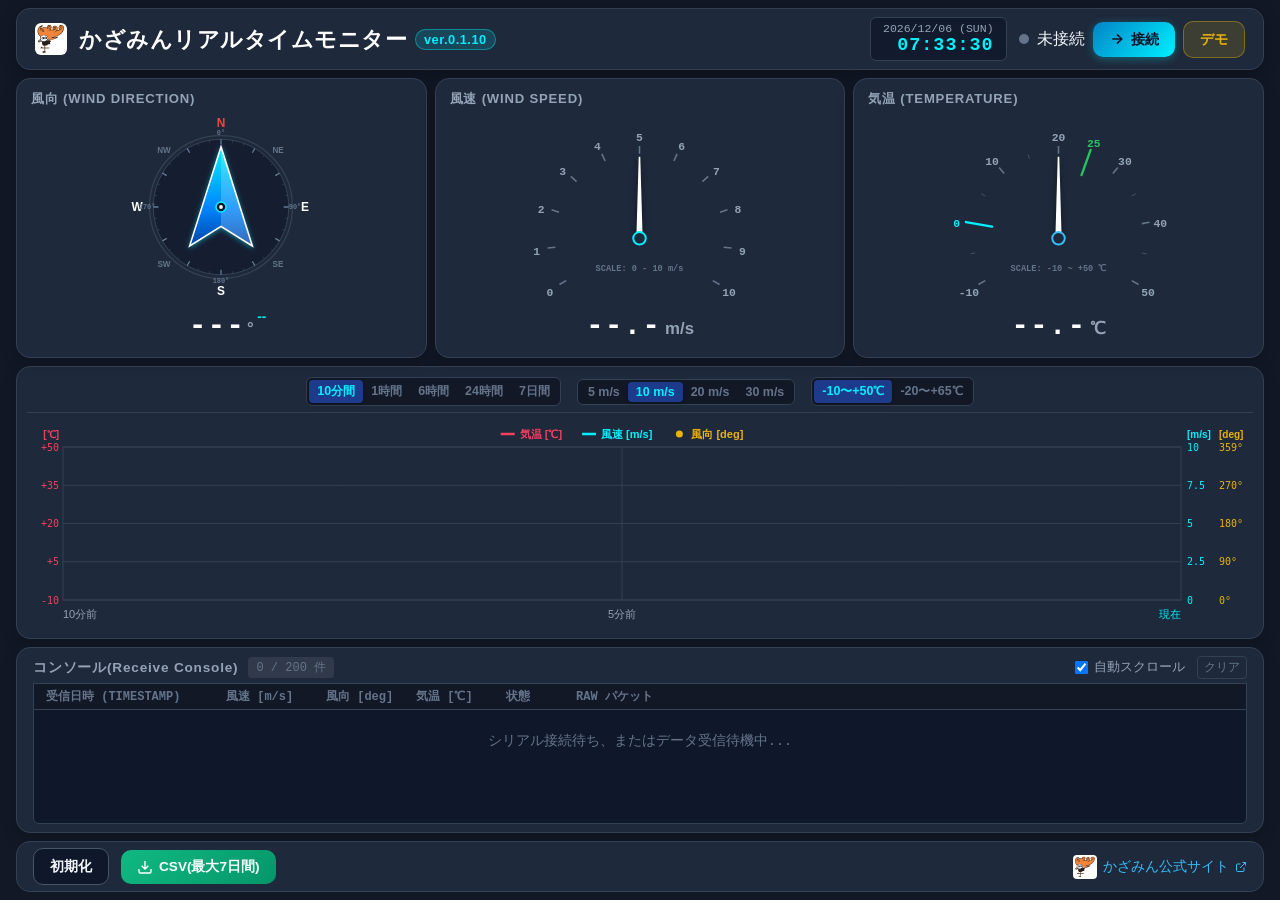
==== commit 9c5952d2: "Merge pull request #50 from HAITAKA99/fix/issue-49-startup-unresponsive fix: 起動直後に「接続」「デモ」ボタンが無反応になる" ====
--- a/index.html
+++ b/index.html
@@ -2,140 +2,4175 @@
 <html lang="ja">
 <head>
   <meta charset="UTF-8">
-  <meta name="viewport" content="width=device-width, initial-scale=1.0">
-  <title>かざみんシリーズソフトウェア</title>
-  <link rel="icon" type="image/svg+xml" href="./latest/icons/kazamin.svg">
+  <meta name="viewport" content="width=device-width, initial-scale=1.0, maximum-scale=1.0, user-scalable=no">
+  <title>かざみんリアルタイムモニター ver.0.1.10</title>
+  <meta name="description" content="超音波風向風速計 かざみん (KZM100A/KZM100LR) Web Serial API リアルタイム計測モニター">
+  <meta name="theme-color" content="#131f3d">
+  <!-- PWA Manifest -->
+  <link rel="manifest" href="./manifest.json">
+  <!-- ファビコン (SVG) -->
+  <link rel="icon" type="image/svg+xml" href="[data-uri]">
   <style>
-    body {
-      font-family: -apple-system, BlinkMacSystemFont, "Segoe UI", Roboto, "Helvetica Neue", Arial, sans-serif;
-      max-width: 600px;
-      margin: 40px auto;
-      padding: 0 20px;
-      line-height: 1.6;
-      color: #333333;
-    }
-    h1 {
-      font-size: 1.6rem;
-      margin-bottom: 0.5rem;
-      color: #1a202c;
-    }
-    .lead {
-      color: #4a5568;
-      margin-top: 0;
-      margin-bottom: 1.75rem;
-    }
-    h2 {
-      font-size: 1.2rem;
-      margin-top: 1.5rem;
-      margin-bottom: 0.75rem;
-      color: #2d3748;
-    }
-    ul.version-list {
-      list-style: none;
-      padding: 0;
-      margin: 0 0 2rem 0;
-    }
-    ul.version-list li {
-      margin: 8px 0;
-      font-size: 1rem;
-    }
-    a {
-      color: #0066cc;
-      text-decoration: none;
-    }
-    a:hover {
-      text-decoration: underline;
-    }
-    .badge-latest {
-      display: inline-block;
-      background: #28a745;
-      color: #ffffff;
-      font-size: 0.75rem;
-      font-weight: bold;
-      padding: 2px 7px;
-      border-radius: 4px;
-      margin-left: 8px;
-      vertical-align: middle;
-      line-height: 1.2;
-    }
-    .readme-link,
-    .release-link {
-      margin-left: 4px;
-    }
-    .footer-links {
-      margin-top: 2rem;
-      padding-top: 1rem;
-      border-top: 1px solid #e2e8f0;
-    }
+/**
+ * main.css
+ * かざみんリアルタイムモニター (Web Serial Monitor) スタイルシート
+ */
+
+:root {
+  --bg-primary: #121826;
+  --bg-card: #1e293b;
+  --bg-card-hover: #27354a;
+  --bg-input: #0f172a;
+  --border-color: #334155;
+  --border-light: #475569;
+
+  --text-primary: #f1f5f9;
+  --text-secondary: #94a3b8;
+  --text-muted: #64748b;
+
+  --accent-cyan: #00f0ff;
+  --accent-blue: #38bdf8;
+  --accent-green: #22c55e;
+  --accent-yellow: #eab308;
+  --accent-red: #ef4444;
+
+  --font-family: -apple-system, BlinkMacSystemFont, "Segoe UI", Roboto, "Helvetica Neue", Arial, sans-serif;
+  --font-mono: ui-monospace, SFMono-Regular, Menlo, Monaco, Consolas, "Liberation Mono", "Courier New", monospace;
+
+  --radius-sm: 6px;
+  --radius-md: 10px;
+  --radius-lg: 14px;
+}
+
+* {
+  box-sizing: border-box;
+  margin: 0;
+  padding: 0;
+}
+
+body {
+  background-color: var(--bg-primary);
+  color: var(--text-primary);
+  font-family: var(--font-family);
+  min-height: 100vh;
+  display: flex;
+  flex-direction: column;
+  overflow-x: hidden;
+  -webkit-font-smoothing: antialiased;
+}
+
+/* アプリケーション全体コンテナ */
+.app-container {
+  display: flex;
+  flex-direction: column;
+  min-height: 100vh;
+  width: 100%;
+  max-width: 100%;
+  margin: 0;
+  padding: 8px 16px;
+  gap: 8px;
+  box-sizing: border-box;
+}
+
+/* ヘッダーエリア */
+.app-header {
+  display: flex;
+  align-items: center;
+  justify-content: space-between;
+  flex-wrap: wrap;
+  gap: 10px;
+  background-color: var(--bg-card);
+  border: 1px solid var(--border-color);
+  border-radius: var(--radius-lg);
+  padding: 8px 18px;
+  box-shadow: 0 4px 16px rgba(0, 0, 0, 0.3);
+  flex-shrink: 0;
+}
+
+.header-brand {
+  display: flex;
+  align-items: center;
+  gap: 12px;
+}
+
+.header-logo {
+  width: 32px;
+  height: 32px;
+  background-color: #ffffff;
+  border-radius: var(--radius-sm);
+  padding: 2px;
+  box-sizing: border-box;
+  display: block;
+  flex-shrink: 0;
+}
+
+.header-title {
+  font-size: 1.4rem;
+  font-weight: 700;
+  letter-spacing: 0.5px;
+  color: #ffffff;
+  display: flex;
+  align-items: center;
+  gap: 8px;
+}
+
+.header-version {
+  font-size: 0.8rem;
+  padding: 2px 8px;
+  background-color: rgba(0, 240, 255, 0.15);
+  color: var(--accent-cyan);
+  border: 1px solid rgba(0, 240, 255, 0.4);
+  border-radius: 9999px;
+  font-weight: 600;
+}
+
+.header-controls {
+  display: flex;
+  align-items: center;
+  gap: 12px;
+  flex-wrap: wrap;
+}
+
+/* デジタル時計 */
+.digital-clock-widget {
+  display: flex;
+  flex-direction: column;
+  align-items: flex-end;
+  background-color: rgba(15, 23, 42, 0.8);
+  padding: 4px 12px;
+  border-radius: var(--radius-sm);
+  border: 1px solid var(--border-color);
+}
+
+.clock-date {
+  font-size: 0.72rem;
+  color: var(--text-secondary);
+  font-family: var(--font-mono);
+}
+
+.clock-time {
+  font-size: 1.15rem;
+  font-weight: 700;
+  color: var(--accent-cyan);
+  font-family: var(--font-mono);
+  letter-spacing: 1px;
+}
+
+/* 接続ボタン & デモモード */
+.serial-controls {
+  display: flex;
+  align-items: center;
+  gap: 8px;
+}
+
+.btn {
+  padding: 8px 16px;
+  font-size: 0.9rem;
+  font-weight: 600;
+  border-radius: var(--radius-md);
+  border: none;
+  cursor: pointer;
+  transition: all 0.2s ease;
+  display: inline-flex;
+  align-items: center;
+  justify-content: center;
+  gap: 6px;
+}
+
+.btn-primary {
+  background: linear-gradient(135deg, #0284c7, #00f0ff);
+  color: #0b1329;
+  box-shadow: 0 2px 8px rgba(0, 240, 255, 0.3);
+}
+
+.btn-primary:hover {
+  filter: brightness(1.1);
+  transform: translateY(-1px);
+}
+
+.btn-danger {
+  background: linear-gradient(135deg, #dc2626, #ef4444);
+  color: #ffffff;
+  box-shadow: 0 2px 8px rgba(239, 68, 68, 0.3);
+}
+
+.btn-danger:hover {
+  filter: brightness(1.1);
+  transform: translateY(-1px);
+}
+
+.btn-secondary {
+  background-color: var(--bg-input);
+  color: var(--text-primary);
+  border: 1px solid var(--border-light);
+}
+
+.btn-secondary:hover {
+  background-color: var(--bg-card-hover);
+  border-color: var(--accent-cyan);
+}
+
+.btn-demo {
+  background-color: rgba(234, 179, 8, 0.15);
+  color: var(--accent-yellow);
+  border: 1px solid rgba(234, 179, 8, 0.4);
+}
+
+.btn-demo.active {
+  background: linear-gradient(135deg, #ca8a04, #eab308);
+  color: #0b1329;
+  font-weight: 700;
+}
+
+.connection-status-dot {
+  width: 10px;
+  height: 10px;
+  border-radius: 50%;
+  background-color: var(--text-muted);
+  display: inline-block;
+  margin-right: 4px;
+}
+
+.connection-status-dot.connected {
+  background-color: var(--accent-green);
+  box-shadow: 0 0 8px var(--accent-green);
+}
+
+.connection-status-dot.demo {
+  background-color: var(--accent-yellow);
+  box-shadow: 0 0 8px var(--accent-yellow);
+}
+
+/* メインコンテンツレイアウト */
+.app-main {
+  display: flex;
+  flex-direction: column;
+  gap: 8px;
+  flex: 1;
+  min-height: 0;
+}
+
+/* 上段: 3連メーターパネル */
+.gauges-section {
+  display: grid;
+  grid-template-columns: repeat(3, 1fr);
+  gap: 8px;
+  align-items: stretch;
+  flex: none;
+  min-height: 280px;
+}
+
+#gauge-dir-container,
+#gauge-speed-container,
+#gauge-temp-container {
+  height: 100%;
+  display: flex;
+  flex-direction: column;
+  min-height: 0;
+}
+
+.gauge-card {
+  background-color: var(--bg-card);
+  border: 1px solid var(--border-color);
+  border-radius: var(--radius-lg);
+  padding: 10px 14px;
+  display: flex;
+  flex-direction: column;
+  justify-content: space-between;
+  box-shadow: 0 4px 16px rgba(0, 0, 0, 0.2);
+  height: 280px;
+  position: relative;
+  overflow: hidden;
+}
+
+.gauge-header {
+  display: flex;
+  justify-content: space-between;
+  align-items: center;
+  margin-bottom: 4px;
+  min-height: 20px;
+  flex-shrink: 0;
+}
+
+.gauge-title {
+  font-size: 0.82rem;
+  font-weight: 700;
+  color: var(--text-secondary);
+  letter-spacing: 0.8px;
+}
+
+.gauge-badge {
+  font-size: 0.72rem;
+  font-weight: 700;
+  padding: 2px 6px;
+  border-radius: 4px;
+  background-color: var(--accent-red);
+  color: #ffffff;
+  animation: pulse-badge 1s infinite alternate;
+}
+
+@keyframes pulse-badge {
+  from { opacity: 0.7; }
+  to { opacity: 1; transform: scale(1.05); }
+}
+
+.gauge-body {
+  flex: 1;
+  display: flex;
+  align-items: center;
+  justify-content: center;
+  position: relative;
+  min-height: 180px;
+  max-height: 200px;
+}
+
+.gauge-footer {
+  margin-top: 4px;
+  text-align: center;
+  min-height: 42px;
+  display: flex;
+  flex-direction: column;
+  justify-content: center;
+  align-items: center;
+  flex-shrink: 0;
+}
+
+.gauge-value-display {
+  display: flex;
+  align-items: baseline;
+  justify-content: center;
+  gap: 4px;
+}
+
+.value-number {
+  font-size: 1.85rem;
+  font-weight: 800;
+  font-family: var(--font-mono);
+  color: #ffffff;
+  letter-spacing: 1px;
+}
+
+.value-number.error-text {
+  color: var(--accent-red);
+  animation: pulse-badge 0.8s infinite alternate;
+}
+
+.value-unit {
+  font-size: 1.05rem;
+  font-weight: 600;
+  color: var(--text-secondary);
+}
+
+.value-sub {
+  font-size: 0.85rem;
+  color: var(--accent-cyan);
+  margin-left: 8px;
+  font-weight: 600;
+}
+
+.dir-value-display {
+  position: relative;
+  display: flex;
+  justify-content: center;
+  align-items: baseline;
+  width: 100%;
+}
+
+.dir-main-val {
+  display: flex;
+  align-items: baseline;
+  justify-content: center;
+  gap: 2px;
+}
+
+.dir-name-label {
+  position: absolute;
+  left: calc(50% + 36px);
+  white-space: nowrap;
+  margin-left: 0;
+}
+
+/* コンパス SVG */
+.compass-svg {
+  height: 100%;
+  min-height: 180px;
+  max-height: 200px;
+  width: auto;
+  max-width: 100%;
+}
+
+.compass-outer-ring {
+  fill: none;
+  stroke: var(--border-color);
+  stroke-width: 2;
+}
+
+.compass-inner-ring {
+  fill: rgba(15, 23, 42, 0.6);
+  stroke: var(--border-light);
+  stroke-width: 1;
+}
+
+.compass-label {
+  fill: var(--text-secondary);
+  text-anchor: middle;
+  dominant-baseline: central;
+  font-weight: 700;
+}
+
+.compass-label.major-label {
+  font-size: 19px;
+  font-weight: 800;
+  fill: #ffffff;
+}
+
+.compass-label.label-n {
+  fill: var(--accent-red);
+}
+
+.compass-label.minor-label {
+  font-size: 13px;
+  font-weight: 700;
+  fill: var(--text-muted);
+}
+
+.compass-deg-label {
+  font-size: 11px;
+  font-weight: 600;
+  fill: var(--text-muted);
+  text-anchor: middle;
+  dominant-baseline: central;
+  font-family: var(--font-mono);
+}
+
+/* スピードメーター SVG */
+.speed-svg {
+  height: 100%;
+  min-height: 180px;
+  max-height: 200px;
+  width: auto;
+  max-width: 100%;
+}
+
+.speed-arc-track {
+  fill: none;
+  stroke: #1e293b;
+  stroke-width: 16;
+  stroke-linecap: round;
+}
+
+.speed-arc-fill {
+  fill: none;
+  stroke-width: 16;
+  stroke-linecap: round;
+  transition: stroke-dashoffset 0.4s ease;
+}
+
+.speed-arc-mask {
+  fill: none;
+  stroke: #ffffff;
+  stroke-width: 16;
+  stroke-linecap: round;
+  transition: stroke-dashoffset 0.4s cubic-bezier(0.2, 0.8, 0.2, 1);
+}
+
+.speed-arc-seg {
+  fill: none;
+  stroke-width: 16;
+  stroke-linecap: butt;
+}
+
+.speed-arc-error {
+  fill: none;
+  stroke-width: 16;
+  stroke-linecap: round;
+}
+
+.speed-tick-text {
+  font-size: 14.5px;
+  font-weight: 700;
+  fill: var(--text-secondary);
+  font-family: var(--font-mono);
+}
+
+.speed-scale-indicator {
+  font-size: 11px;
+  font-weight: 600;
+  fill: var(--text-muted);
+  text-anchor: middle;
+  font-family: var(--font-mono);
+}
+
+/* 温度計 SVG・スタイル */
+.temp-svg {
+  height: 100%;
+  min-height: 180px;
+  max-height: 200px;
+  width: auto;
+  max-width: 100%;
+}
+
+.temp-arc-track {
+  fill: none;
+  stroke: #1e293b;
+  stroke-width: 16;
+  stroke-linecap: round;
+}
+
+.temp-arc-mask {
+  fill: none;
+  stroke: #ffffff;
+  stroke-width: 16;
+  stroke-linecap: round;
+  transition: stroke-dashoffset 0.4s cubic-bezier(0.2, 0.8, 0.2, 1);
+}
+
+.temp-arc-seg {
+  fill: none;
+  stroke-width: 16;
+  stroke-linecap: butt;
+}
+
+.temp-tick-text {
+  font-size: 14.5px;
+  font-weight: 700;
+  fill: var(--text-secondary);
+  font-family: var(--font-mono);
+}
+
+.temp-scale-indicator {
+  font-size: 11px;
+  font-weight: 600;
+  fill: var(--text-muted);
+  text-anchor: middle;
+  font-family: var(--font-mono);
+}
+
+/* 中段: 時間軸グラフパネル */
+.chart-section {
+  background-color: var(--bg-card);
+  border: 1px solid var(--border-color);
+  border-radius: var(--radius-lg);
+  padding: 10px 10px;
+  box-shadow: 0 4px 16px rgba(0, 0, 0, 0.2);
+  display: flex;
+  flex-direction: column;
+  flex: 1.35;
+  min-height: 0;
+}
+
+.chart-panel {
+  display: flex;
+  flex-direction: column;
+  flex: 1;
+  min-height: 0;
+}
+
+.chart-controls-bar {
+  display: flex;
+  align-items: center;
+  justify-content: center;
+  flex-wrap: wrap;
+  gap: 16px;
+  margin-bottom: 6px;
+  padding-bottom: 6px;
+  border-bottom: 1px solid var(--border-color);
+  flex-shrink: 0;
+}
+
+.control-group {
+  display: flex;
+  align-items: center;
+  gap: 8px;
+  flex-wrap: wrap;
+}
+
+.control-label {
+  font-size: 0.8rem;
+  color: var(--text-secondary);
+  font-weight: 600;
+}
+
+.btn-group {
+  display: inline-flex;
+  background-color: var(--bg-primary);
+  border-radius: var(--radius-sm);
+  padding: 2px;
+  border: 1px solid var(--border-color);
+}
+
+.btn-scale {
+  background: none;
+  border: none;
+  color: var(--text-muted);
+  padding: 3px 8px;
+  font-size: 0.78rem;
+  font-weight: 600;
+  border-radius: 4px;
+  cursor: pointer;
+  transition: all 0.2s ease;
+}
+
+.btn-scale:hover {
+  color: var(--text-primary);
+}
+
+.btn-scale.active {
+  background-color: #1e3a8a;
+  color: var(--accent-cyan);
+  box-shadow: 0 1px 4px rgba(0, 0, 0, 0.3);
+}
+
+.chart-canvas-wrapper {
+  width: 100%;
+  position: relative;
+  flex: 1;
+  min-height: 160px;
+  height: auto;
+}
+
+#time-series-canvas {
+  position: absolute;
+  top: 0;
+  left: 0;
+  width: 100%;
+  height: 100%;
+  display: block;
+}
+
+/* 下段: 受信コンソール & CSV出力 */
+.bottom-section {
+  display: flex;
+  flex-direction: column;
+  flex: 1;
+  min-height: 0;
+}
+
+#console-container {
+  display: flex;
+  flex-direction: column;
+  flex: 1;
+  height: 100%;
+  min-height: 0;
+}
+
+.console-card {
+  background-color: var(--bg-card);
+  border: 1px solid var(--border-color);
+  border-radius: var(--radius-lg);
+  padding: 8px 16px;
+  box-shadow: 0 4px 16px rgba(0, 0, 0, 0.2);
+  display: flex;
+  flex-direction: column;
+  flex: 1;
+  min-height: 0;
+}
+
+.console-header {
+  display: flex;
+  justify-content: space-between;
+  align-items: center;
+  margin-bottom: 4px;
+  flex-wrap: wrap;
+  gap: 8px;
+  flex-shrink: 0;
+}
+
+.console-title-area {
+  display: flex;
+  align-items: center;
+  gap: 10px;
+}
+
+.console-title {
+  font-size: 0.85rem;
+  font-weight: 700;
+  color: var(--text-secondary);
+  letter-spacing: 0.8px;
+}
+
+.console-count-badge {
+  font-size: 0.75rem;
+  background-color: rgba(255, 255, 255, 0.08);
+  padding: 2px 8px;
+  border-radius: 4px;
+  color: var(--text-muted);
+  font-family: var(--font-mono);
+}
+
+.console-actions {
+  display: flex;
+  align-items: center;
+  gap: 12px;
+}
+
+.auto-scroll-label {
+  font-size: 0.8rem;
+  color: var(--text-secondary);
+  display: flex;
+  align-items: center;
+  gap: 6px;
+  cursor: pointer;
+}
+
+.btn-clear-console {
+  background: none;
+  border: 1px solid var(--border-color);
+  color: var(--text-muted);
+  padding: 2px 6px;
+  font-size: 0.75rem;
+  border-radius: 4px;
+  cursor: pointer;
+}
+
+.btn-clear-console:hover {
+  color: var(--text-primary);
+  border-color: var(--border-light);
+}
+
+.console-table-header {
+  display: grid;
+  grid-template-columns: 180px 100px 90px 90px 70px 1fr;
+  padding: 4px 12px;
+  background-color: var(--bg-primary);
+  border: 1px solid var(--border-color);
+  border-bottom: none;
+  font-size: 0.75rem;
+  font-weight: 700;
+  color: var(--text-muted);
+  font-family: var(--font-mono);
+  flex-shrink: 0;
+}
+
+.console-body {
+  flex: 1;
+  min-height: 65px;
+  height: auto;
+  overflow-y: auto;
+  background-color: #0f172a;
+  border: 1px solid var(--border-color);
+  border-radius: 0 0 var(--radius-sm) var(--radius-sm);
+  padding: 2px 0;
+  font-family: var(--font-mono);
+  font-size: 0.82rem;
+}
+
+.console-placeholder {
+  color: var(--text-muted);
+  padding: 20px;
+  text-align: center;
+  font-size: 0.85rem;
+}
+
+.console-row {
+  display: grid;
+  grid-template-columns: 180px 100px 90px 90px 70px 1fr;
+  padding: 3px 12px;
+  border-bottom: 1px solid rgba(255, 255, 255, 0.03);
+  align-items: center;
+  transition: background-color 0.1s ease;
+}
+
+.console-row:hover {
+  background-color: rgba(255, 255, 255, 0.04);
+}
+
+.console-row.row-error {
+  background-color: rgba(239, 68, 68, 0.15);
+  color: #fca5a5;
+}
+
+.col-speed.val-error {
+  color: var(--accent-red);
+  font-weight: 700;
+}
+
+.badge-ok {
+  color: var(--accent-green);
+  font-weight: 700;
+}
+
+.badge-err {
+  color: var(--accent-red);
+  font-weight: 700;
+}
+
+.col-raw {
+  color: var(--text-muted);
+  overflow: hidden;
+  text-overflow: ellipsis;
+  white-space: nowrap;
+}
+
+/* フッターエリア */
+.app-footer {
+  display: flex;
+  align-items: center;
+  justify-content: space-between;
+  flex-wrap: wrap;
+  gap: 8px;
+  padding: 6px 16px;
+  background-color: var(--bg-card);
+  border: 1px solid var(--border-color);
+  border-radius: var(--radius-lg);
+  margin-top: 0;
+  flex-shrink: 0;
+}
+
+.footer-left {
+  display: flex;
+  align-items: center;
+  gap: 12px;
+}
+
+.footer-link {
+  color: var(--accent-blue);
+  text-decoration: none;
+  font-size: 0.85rem;
+  display: flex;
+  align-items: center;
+  gap: 6px;
+  transition: color 0.2s;
+}
+
+.footer-link:hover {
+  color: var(--accent-cyan);
+  text-decoration: underline;
+}
+
+.footer-logo {
+  width: 24px;
+  height: 24px;
+  background-color: #ffffff;
+  border-radius: 4px;
+  padding: 1.5px;
+  box-sizing: border-box;
+  display: inline-block;
+  vertical-align: middle;
+  flex-shrink: 0;
+}
+
+.footer-right {
+  display: flex;
+  align-items: center;
+  gap: 16px;
+}
+
+.btn-csv {
+  background: linear-gradient(135deg, #10b981, #059669);
+  color: #ffffff;
+  padding: 8px 16px;
+  font-size: 0.85rem;
+}
+
+.btn-csv:hover {
+  filter: brightness(1.1);
+}
+
+/* 16:9 大画面およびデスクトップ表示（全画面表示最適化） */
+@media (min-width: 901px) and (min-height: 800px) {
+  body {
+    height: 100vh;
+    overflow: hidden;
+  }
+  .app-container {
+    height: 100vh;
+    max-height: 100vh;
+    overflow: hidden;
+  }
+}
+
+/* タブレット・中画面対応 */
+@media (max-width: 900px) {
+  body {
+    overflow-y: auto;
+  }
+  .app-container {
+    height: auto;
+    min-height: 100vh;
+    padding: 10px 12px;
+    gap: 12px;
+  }
+  .gauge-card {
+    height: 280px;
+    min-height: 280px;
+    padding: 10px 10px;
+  }
+  .gauge-title {
+    font-size: 0.78rem;
+    letter-spacing: 0.5px;
+  }
+  .gauge-body {
+    min-height: 180px;
+    max-height: 200px;
+  }
+  .compass-svg, .speed-svg, .temp-svg {
+    max-height: 200px;
+  }
+  .chart-section {
+    flex: none;
+    height: auto;
+  }
+  .chart-canvas-wrapper {
+    height: 360px;
+    min-height: 360px;
+  }
+  #time-series-canvas {
+    position: relative;
+    height: 360px;
+  }
+  .bottom-section {
+    flex: none;
+    height: auto;
+  }
+  .console-body {
+    height: 180px;
+    flex: none;
+  }
+}
+
+/* 横方向に余裕が無い場合（スマートフォン縦画面・狭画面）: 3連メーターを縦並びに配置 */
+@media (max-width: 600px) and (orientation: portrait), (max-width: 520px) {
+  .gauges-section {
+    grid-template-columns: 1fr;
+    flex: none;
+  }
+}
+
+/* スマホ対応 */
+@media (max-width: 680px) {
+  .app-header {
+    flex-direction: column;
+    align-items: flex-start;
+  }
+  .header-controls {
+    width: 100%;
+    justify-content: space-between;
+  }
+  .chart-canvas-wrapper {
+    height: 320px;
+    min-height: 320px;
+  }
+  #time-series-canvas {
+    height: 320px;
+  }
+  .console-table-header, .console-row {
+    grid-template-columns: 120px 70px 60px 60px 50px 1fr;
+    font-size: 0.72rem;
+  }
+  .app-footer {
+    flex-direction: column;
+    align-items: flex-start;
+  }
+}
+
+/* 画面高さが小さい場合のスクロール許可 */
+@media (max-height: 799px) and (min-width: 901px) {
+  body {
+    overflow-y: auto;
+  }
+  .app-container {
+    height: auto;
+    min-height: 100vh;
+  }
+  .gauge-card {
+    height: 280px;
+    min-height: 280px;
+  }
+  .chart-section {
+    flex: none;
+    height: auto;
+  }
+  .chart-canvas-wrapper {
+    min-height: 240px;
+    height: 240px;
+  }
+  #time-series-canvas {
+    position: relative;
+    height: 240px;
+  }
+  .bottom-section {
+    flex: none;
+    height: auto;
+  }
+  .console-card {
+    flex: none;
+    height: auto;
+  }
+  .console-body {
+    height: 120px;
+    min-height: 120px;
+    max-height: 120px;
+    flex: none;
+  }
+}
   </style>
+  <script>
+    window.onerror = function(msg, url, lineNo, columnNo, error) {
+      console.error('[Kazamin Monitor] Unhandled Error:', msg, 'at', url + ':' + lineNo, error);
+      return false;
+    };
+    window.addEventListener('unhandledrejection', function(event) {
+      console.error('[Kazamin Monitor] Unhandled Promise Rejection:', event.reason);
+    });
+  </script>
 </head>
 <body>
-  <h1>かざみんシリーズソフトウェア</h1>
-  <p class="lead">こちらより、かざみんシリーズのソフトウェアをご利用いただけます。</p>
-
-  <h2>かざみんリアルタイムモニター(KZM100A/KZM100LR)</h2>
-  <ul id="version-list" class="version-list">
-    <li><a href="./ver.0.1.9/">ver.0.1.9</a> <span class="readme-link">(<a href="https://github.com/HAITAKA99/KZM100_SerialMon/blob/main/README.md" target="_blank" rel="noopener noreferrer">README</a>)</span> <span class="release-link">(<a href="https://github.com/HAITAKA99/KZM100_SerialMon/releases/tag/ver.0.1.9" target="_blank" rel="noopener noreferrer">Release</a>)</span> <span class="badge-latest">最新</span></li>
-    <li><a href="./ver.0.1.8/">ver.0.1.8</a> <span class="readme-link">(<a href="https://github.com/HAITAKA99/KZM100_SerialMon/blob/main/README.md" target="_blank" rel="noopener noreferrer">README</a>)</span> <span class="release-link">(<a href="https://github.com/HAITAKA99/KZM100_SerialMon/releases/tag/ver.0.1.8" target="_blank" rel="noopener noreferrer">Release</a>)</span></li>
-    <li><a href="./ver.0.1.7/">ver.0.1.7</a> <span class="readme-link">(<a href="https://github.com/HAITAKA99/KZM100_SerialMon/blob/main/README.md" target="_blank" rel="noopener noreferrer">README</a>)</span> <span class="release-link">(<a href="https://github.com/HAITAKA99/KZM100_SerialMon/releases/tag/ver.0.1.7" target="_blank" rel="noopener noreferrer">Release</a>)</span></li>
-    <li><a href="./ver.0.1.6/">ver.0.1.6</a> <span class="readme-link">(<a href="https://github.com/HAITAKA99/KZM100_SerialMon/blob/main/README.md" target="_blank" rel="noopener noreferrer">README</a>)</span> <span class="release-link">(<a href="https://github.com/HAITAKA99/KZM100_SerialMon/releases/tag/ver.0.1.6" target="_blank" rel="noopener noreferrer">Release</a>)</span></li>
-    <li><a href="./ver.0.1.5/">ver.0.1.5</a> <span class="readme-link">(<a href="https://github.com/HAITAKA99/KZM100_SerialMon/blob/main/README.md" target="_blank" rel="noopener noreferrer">README</a>)</span> <span class="release-link">(<a href="https://github.com/HAITAKA99/KZM100_SerialMon/releases/tag/ver.0.1.5" target="_blank" rel="noopener noreferrer">Release</a>)</span></li>
-    <li><a href="./ver.0.1.3/">ver.0.1.3</a> <span class="readme-link">(<a href="https://github.com/HAITAKA99/KZM100_SerialMon/blob/main/README.md" target="_blank" rel="noopener noreferrer">README</a>)</span> <span class="release-link">(<a href="https://github.com/HAITAKA99/KZM100_SerialMon/releases/tag/ver.0.1.3" target="_blank" rel="noopener noreferrer">Release</a>)</span></li>
-    <li><a href="./ver.0.1.2/">ver.0.1.2</a> <span class="readme-link">(<a href="https://github.com/HAITAKA99/KZM100_SerialMon/blob/main/README.md" target="_blank" rel="noopener noreferrer">README</a>)</span> <span class="release-link">(<a href="https://github.com/HAITAKA99/KZM100_SerialMon/releases/tag/ver.0.1.2" target="_blank" rel="noopener noreferrer">Release</a>)</span></li>
-    <li><a href="./ver.0.1.1/">ver.0.1.1</a> <span class="readme-link">(<a href="https://github.com/HAITAKA99/KZM100_SerialMon/blob/main/README.md" target="_blank" rel="noopener noreferrer">README</a>)</span> <span class="release-link">(<a href="https://github.com/HAITAKA99/KZM100_SerialMon/releases/tag/ver.0.1.1" target="_blank" rel="noopener noreferrer">Release</a>)</span></li>
-    <li><a href="./ver.0.1.0/">ver.0.1.0</a> <span class="readme-link">(<a href="https://github.com/HAITAKA99/KZM100_SerialMon/blob/main/README.md" target="_blank" rel="noopener noreferrer">README</a>)</span> <span class="release-link">(<a href="https://github.com/HAITAKA99/KZM100_SerialMon/releases/tag/ver.0.1.0" target="_blank" rel="noopener noreferrer">Release</a>)</span></li>
-  </ul>
-
-  <div class="footer-links">
-    <p><a href="https://kazamin.jp/" target="_blank" rel="noopener noreferrer">kazamin.jp へのリンク</a></p>
+  <!-- かざみん アイコンシンボル定義 (スタンドアロン単一ファイル配信用) -->
+  <svg style="display: none;" xmlns="http://www.w3.org/2000/svg">
+    <symbol id="kazamin-icon" viewBox="0 0 562 562">
+      <path d="M0 0 C8.23898198 6.1102498 13.15113702 15.25733408 15.375 25.1875 C18.17293761 43.38851682 11.66185852 61.69225311 1.61328125 76.73046875 C1.08089844 77.47941406 0.54851562 78.22835937 0 79 C-0.52207031 79.75925781 -1.04414063 80.51851563 -1.58203125 81.30078125 C-2.04996094 81.86152344 -2.51789063 82.42226562 -3 83 C-3.66 83 -4.32 83 -5 83 C-5.99 84.98 -5.99 84.98 -7 87 C-3.12420376 87.90892567 0.47618839 88.12881615 4.453125 88.1328125 C6.33028198 88.13583374 6.33028198 88.13583374 8.24536133 88.13891602 C9.58024269 88.13482954 10.91512244 88.13018074 12.25 88.125 C12.92340424 88.12378143 13.59680847 88.12256287 14.2906189 88.12130737 C27.59476472 88.09295808 40.78878965 87.68142677 54 86 C54.22101175 83.85381922 54.22101175 83.85381922 52.42578125 82.22265625 C51.72839844 81.50980469 51.03101563 80.79695313 50.3125 80.0625 C44.73725627 73.93368597 40.54867515 66.41301899 40 58 C39.94972656 57.360625 39.89945312 56.72125 39.84765625 56.0625 C39.29661774 43.71923746 43.81383316 31.71010236 51.6875 22.3125 C61.14539004 12.28784502 72.47433587 6.77731902 86.2265625 5.76171875 C99.30136912 5.476177 109.63999243 8.958204 120 17 C131.46750941 27.31672062 136.68075178 40.82993521 138.3125 55.8828125 C139.05251987 72.48700842 133.2145541 88.86818235 125 103 C145.21273815 98.82563016 164.60836976 92.39572414 183 83 C179.82460444 79.57421051 179.82460444 79.57421051 176 77 C176 76.34 176 75.68 176 75 C175.4121875 74.76023437 174.824375 74.52046875 174.21875 74.2734375 C168.35827926 70.90985746 164.92804126 63.54076481 162.5625 57.4375 C159.49637875 47.13745633 159.43565639 35.40799173 163.74609375 25.48046875 C164.15988281 24.66191406 164.57367188 23.84335937 165 23 C165.42410156 22.15050781 165.84820312 21.30101563 166.28515625 20.42578125 C173.77134967 6.80883333 186.00811988 -1.44173022 200.4375 -6.5 C213.4456579 -10.0649641 225.92722852 -8.32079729 238.0625 -2.875 C251.86591648 4.48682212 259.04949265 16.25483319 264.0546875 30.640625 C271.90907654 58.55291662 260.91181209 90.08070688 248.16894531 114.81933594 C242.54363884 125.31332871 235.40022624 134.7081788 228 144 C227.28457031 144.94746094 226.56914062 145.89492187 225.83203125 146.87109375 C225.22746094 147.57363281 224.62289063 148.27617187 224 149 C223.34 149 222.68 149 222 149 C221.74734375 149.57621094 221.4946875 150.15242187 221.234375 150.74609375 C216.48629574 159.41584606 206.65745489 165.65891115 198.90332031 171.54980469 C196.99621206 173.00288614 195.10316818 174.47292961 193.2109375 175.9453125 C183.94035355 183.09787594 174.30503556 189.49454169 164.31103516 195.59033203 C162.82825182 196.49478914 161.34847027 197.40419666 159.87255859 198.31982422 C128.10528785 218.01628934 92.55238331 230.61115584 57.13745117 241.99121094 C55.08816705 242.65012013 53.04214447 243.31928518 51 244 C66.81666216 246.26474146 82.42447075 245.36376336 98 242 C98.66273926 241.86078125 99.32547852 241.7215625 100.00830078 241.578125 C112.93574511 238.80176112 125.84672913 234.69239506 137.91015625 229.26953125 C141.24187645 227.90061966 142.64815784 227.81699688 146 229 C147 230 147 230 147.55078125 232.67578125 C146.93097948 236.41657068 146.55183462 236.78163559 143.73046875 239.04296875 C142.23270952 240.11468065 140.71686133 241.16138938 139.1875 242.1875 C138.37434326 242.74993408 137.56118652 243.31236816 136.72338867 243.8918457 C85.24555433 278.96633903 22.9675512 290.67405003 -38.30175781 281.43652344 C-44.24403011 280.47517862 -50.136002 279.36439557 -56 278 C-56.2578125 278.89332031 -56.515625 279.78664063 -56.78125 280.70703125 C-57.99164501 283.97742546 -59.29939669 286.01600488 -61.5 288.6875 C-63.45970464 291.09145971 -65.27642504 293.41463756 -67 296 C-67.66 296 -68.32 296 -69 296 C-69.268125 296.639375 -69.53625 297.27875 -69.8125 297.9375 C-71 300 -71 300 -74 301 C-74 301.66 -74 302.32 -74 303 C-74.66 303.33 -75.32 303.66 -76 304 C-66.76725725 304.58027014 -58.9035965 303.99434603 -50 301.5 C-33.91275291 297.08702413 -20.09514142 298.0970253 -5.0625 305.9375 C4.78739909 311.64612765 4.78739909 311.64612765 7.0625 316.0625 C6.97165795 318.8786037 5.88810175 319.94281451 4 322 C1.4765625 323.0546875 1.4765625 323.0546875 -1.375 323.875 C-6.75412743 325.70830895 -9.08089266 327.10343285 -12 332 C-14.96395159 338.75780962 -13.41739754 343.20722348 -11.04296875 350.046875 C-10.69878906 351.02140625 -10.35460937 351.9959375 -10 353 C-8.64083042 357.45642874 -8.84583593 361.49633882 -10 366 C-15.73231253 373.81678981 -25.8701315 376.42540059 -34.9453125 378.45703125 C-39.79805374 379.3138684 -43.77048586 378.32110703 -48.3515625 376.6015625 C-51.9962947 375.77370297 -53.70471357 376.24605722 -57 378 C-58.58199929 380.43429411 -59.73413036 382.50618559 -60.875 385.125 C-61.18179688 385.78371094 -61.48859375 386.44242187 -61.8046875 387.12109375 C-62.55498855 388.73893038 -63.28006225 390.3684251 -64 392 C-64.66 392 -65.32 392 -66 392 C-66.33 392.99 -66.66 393.98 -67 395 C-69.546875 396.5703125 -69.546875 396.5703125 -72.75 398.125 C-73.79671875 398.64320313 -74.8434375 399.16140625 -75.921875 399.6953125 C-81.58609688 402.09613751 -86.7530628 402.15502198 -92.8125 402.125 C-93.58142578 402.12886719 -94.35035156 402.13273437 -95.14257812 402.13671875 C-100.17944806 402.1282177 -105.01409716 401.71633268 -110 401 C-111.24551699 405.81398781 -111.12689044 410.52346887 -111.09765625 415.45703125 C-111.0962413 416.35999435 -111.09482635 417.26295746 -111.09336853 418.19328308 C-111.08778823 421.06638963 -111.07523934 423.93941716 -111.0625 426.8125 C-111.05748245 428.76497283 -111.05291999 430.71744689 -111.04882812 432.66992188 C-111.03782525 437.44664485 -111.02057418 442.22330904 -111 447 C-110.00663635 446.99111755 -109.01327271 446.98223511 -107.98980713 446.9730835 C-98.63164962 446.89202258 -89.27356327 446.83204664 -79.91513443 446.79275131 C-75.10375596 446.77187 -70.29266075 446.74354246 -65.48144531 446.69824219 C-60.83895837 446.65480378 -56.19674399 446.63086699 -51.55406952 446.62049103 C-49.78220071 446.61309604 -48.01034693 446.59865537 -46.23859406 446.57707977 C-43.75801779 446.54807185 -41.27856996 446.54404281 -38.79785156 446.54589844 C-38.06417358 446.53151733 -37.33049561 446.51713623 -36.57458496 446.50231934 C-33.13007132 446.53022876 -31.30072081 446.77578163 -28.50482178 448.8604126 C-27 451 -27 451 -27.125 453.6875 C-28 456 -28 456 -30 457 C-32.5622268 457.12226853 -35.09908818 457.18565577 -37.66259766 457.20532227 C-38.45292892 457.21522186 -39.24326019 457.22512146 -40.05754089 457.23532104 C-42.6763507 457.26697122 -45.29517866 457.29170733 -47.9140625 457.31640625 C-49.72724892 457.33697274 -51.54043052 457.35796913 -53.35360718 457.37937927 C-58.13098242 457.43463142 -62.90840115 457.48402682 -67.68585205 457.53222656 C-73.41527068 457.59123999 -79.14460964 457.65748523 -84.8739624 457.72252655 C-93.58259304 457.82057561 -102.29127425 457.90940458 -111 458 C-111 480.11 -111 502.22 -111 525 C-108.69 526.32 -106.38 527.64 -104 529 C-102.56695936 531.86608129 -102.69355845 533.81300783 -103 537 C-105.72096784 541.94243434 -108.60491276 544.41190252 -113.4375 547.25 C-115.10619141 548.24773437 -115.10619141 548.24773437 -116.80859375 549.265625 C-122.82911009 552.53748455 -127.28282673 553.38825298 -134.0625 553.4375 C-134.86494141 553.47037109 -135.66738281 553.50324219 -136.49414062 553.53710938 C-138.7728719 553.55791107 -140.77620985 553.50171217 -143 553 C-145.55859375 550.59765625 -145.55859375 550.59765625 -147 548 C-147 547.34 -147 546.68 -147 546 C-147.680625 546.226875 -148.36125 546.45375 -149.0625 546.6875 C-152.98783202 547.10508851 -155.85524116 546.31013091 -159 544 C-161.62385212 540.51687468 -162.84745919 537.11136879 -163.4375 532.8125 C-162.91265031 529.4384663 -162.11920656 527.68432831 -160 525 C-155.70165055 521.73172838 -151.58321517 519.97687165 -146.375 518.75 C-145.67785889 518.58161621 -144.98071777 518.41323242 -144.26245117 518.23974609 C-136.08563809 516.3927351 -128.87750634 515.84899747 -121 519 C-121 498.54 -121 478.08 -121 457 C-126.59582031 457.05800781 -132.19164062 457.11601562 -137.95703125 457.17578125 C-141.49807578 457.20132331 -145.03900705 457.22539231 -148.58007812 457.24414062 C-154.20312021 457.27405283 -159.82575599 457.30947117 -165.44848633 457.37719727 C-169.98076012 457.4314483 -174.51259836 457.46140586 -179.04517174 457.47438622 C-180.77602689 457.48363861 -182.50685769 457.50170637 -184.23752785 457.52865028 C-186.65863531 457.56485067 -189.07793387 457.56994941 -191.49926758 457.56762695 C-192.21783936 457.58560333 -192.93641113 457.60357971 -193.67675781 457.62210083 C-195.67805481 457.60127258 -195.67805481 457.60127258 -199 457 C-200.96879578 454.46452332 -200.96879578 454.46452332 -202 452 C-200.01966068 448.46624164 -197.9154667 445.65926699 -195.05859375 442.79296875 C-194.31029297 442.04208984 -193.56199219 441.29121094 -192.79101562 440.51757812 C-192.01435547 439.74865234 -191.23769531 438.97972656 -190.4375 438.1875 C-189.26670898 437.00510742 -189.26670898 437.00510742 -188.07226562 435.79882812 C-186.95174805 434.68217773 -186.95174805 434.68217773 -185.80859375 433.54296875 C-185.12595459 432.86258545 -184.44331543 432.18220215 -183.73999023 431.48120117 C-182 430 -182 430 -180 430 C-179.67 429.01 -179.34 428.02 -179 427 C-176.6875 426.375 -176.6875 426.375 -174 426 C-171 428 -171 428 -170.48828125 429.8125 C-170.43027344 430.534375 -170.37226563 431.25625 -170.3125 432 C-170.24675781 432.70125 -170.18101562 433.4025 -170.11328125 434.125 C-169.94430483 438.41350505 -170 442.70816722 -170 447 C-154.16 447 -138.32 447 -122 447 C-121.67 432.48 -121.34 417.96 -121 403 C-125.95 403.66 -130.9 404.32 -136 405 C-144.51288591 405 -148.9943489 403.92630421 -155.5625 398.5625 C-166.93167243 387.76178619 -170.53455496 373.36047139 -171.875 358.25 C-172.3922153 346.07739814 -171.19583838 333.75852772 -168 322 C-173.93715246 320.23873946 -177.49508858 322.13283635 -182.8125 324.625 C-199.00453027 331.81203845 -220.02753736 339.96926017 -237.8125 334.8125 C-243.22645129 332.75959078 -245.9927996 329.74581403 -248.875 324.75 C-250.27941612 320.06861292 -250.41756367 316.68107564 -249 312 C-246.52085462 307.12536139 -244.18339863 303.14756863 -239 301 C-239 300.34 -239 299.68 -239 299 C-229.86508609 292.2322203 -219.3120744 287.64352093 -209 283 C-209.2165625 282.01902344 -209.433125 281.03804688 -209.65625 280.02734375 C-213.44813028 262.01084907 -212.38424569 247.06477977 -205.2421875 230.125 C-203.87687098 227.25071385 -203.87687098 227.25071385 -204 225 C-205.68006144 223.49457477 -205.68006144 223.49457477 -207.875 221.9375 C-213.19566338 217.92174615 -218.12414999 213.54140543 -223 209 C-223.88558594 208.18789063 -223.88558594 208.18789063 -224.7890625 207.359375 C-226 206 -226 206 -226 204 C-226.66 204 -227.32 204 -228 204 C-249.99591449 177.89373785 -261.93610793 142.54801878 -261.25 108.45703125 C-259.18226616 79.86414927 -249.0588026 52.0228116 -229 31 C-226.73046875 29.69140625 -226.73046875 29.69140625 -225 29 C-225 28.34 -225 27.68 -225 27 C-218.04316596 20.92946419 -210.29590004 16.01905892 -202 12 C-200.60007812 11.32130859 -200.60007812 11.32130859 -199.171875 10.62890625 C-187.75976307 5.48735315 -171.15716466 0.56966246 -158.703125 3.875 C-156 5 -156 5 -154.8125 6.8125 C-155.04927912 9.57492309 -156.11759817 10.73888482 -158.13671875 12.5703125 C-163.36885336 16.58490635 -169.04732733 20.15672341 -175 23 C-175 23.66 -175 24.32 -175 25 C-175.66 25 -176.32 25 -177 25 C-177 25.66 -177 26.32 -177 27 C-178.875 29.125 -178.875 29.125 -181 31 C-181.66 31 -182.32 31 -183 31 C-183.26425781 31.57234375 -183.52851563 32.1446875 -183.80078125 32.734375 C-185.06551927 35.12378234 -186.54701292 37.10272629 -188.1875 39.25 C-192.97329585 45.94609251 -195.90651574 53.42143369 -199 61 C-198.30777344 60.56429687 -197.61554688 60.12859375 -196.90234375 59.6796875 C-184.43443928 52.09052826 -171.29144167 47.02844866 -157 44 C-156.29858887 43.84901855 -155.59717773 43.69803711 -154.87451172 43.54248047 C-130.68272958 38.61482017 -103.13344694 38.97547705 -79 44 C-78.30293945 44.14405273 -77.60587891 44.28810547 -76.88769531 44.43652344 C-73.23621715 45.20885047 -69.61065872 46.05546776 -66 47 C-66.144375 46.3709375 -66.28875 45.741875 -66.4375 45.09375 C-69.0217716 33.17738653 -68.4097446 22.50822781 -62.25 11.6875 C-55.55488977 1.42276097 -47.16654871 -4.0818468 -35.45703125 -7.421875 C-22.35554293 -10.50457813 -11.17040858 -6.95567982 0 0 Z M-181 443 C-181.99 443.99 -182.98 444.98 -184 446 C-183.67 446.66 -183.34 447.32 -183 448 C-182.01 447.67 -181.02 447.34 -180 447 C-180.33 445.68 -180.66 444.36 -181 443 Z " transform="translate(274,9)" style="fill: #F38538;"/><path d="M0 0 C8.23898198 6.1102498 13.15113702 15.25733408 15.375 25.1875 C18.17293761 43.38851682 11.66185852 61.69225311 1.61328125 76.73046875 C1.08089844 77.47941406 0.54851562 78.22835937 0 79 C-0.52207031 79.75925781 -1.04414063 80.51851563 -1.58203125 81.30078125 C-2.04996094 81.86152344 -2.51789063 82.42226562 -3 83 C-3.66 83 -4.32 83 -5 83 C-5.99 84.98 -5.99 84.98 -7 87 C-3.12420376 87.90892567 0.47618839 88.12881615 4.453125 88.1328125 C6.33028198 88.13583374 6.33028198 88.13583374 8.24536133 88.13891602 C9.58024269 88.13482954 10.91512244 88.13018074 12.25 88.125 C12.92340424 88.12378143 13.59680847 88.12256287 14.2906189 88.12130737 C27.59476472 88.09295808 40.78878965 87.68142677 54 86 C54.22101175 83.85381922 54.22101175 83.85381922 52.42578125 82.22265625 C51.72839844 81.50980469 51.03101563 80.79695313 50.3125 80.0625 C44.73725627 73.93368597 40.54867515 66.41301899 40 58 C39.94972656 57.360625 39.89945312 56.72125 39.84765625 56.0625 C39.29661774 43.71923746 43.81383316 31.71010236 51.6875 22.3125 C61.14539004 12.28784502 72.47433587 6.77731902 86.2265625 5.76171875 C99.30136912 5.476177 109.63999243 8.958204 120 17 C131.46750941 27.31672062 136.68075178 40.82993521 138.3125 55.8828125 C139.05251987 72.48700842 133.2145541 88.86818235 125 103 C145.21273815 98.82563016 164.60836976 92.39572414 183 83 C179.82460444 79.57421051 179.82460444 79.57421051 176 77 C176 76.34 176 75.68 176 75 C175.4121875 74.76023437 174.824375 74.52046875 174.21875 74.2734375 C168.35827926 70.90985746 164.92804126 63.54076481 162.5625 57.4375 C159.49637875 47.13745633 159.43565639 35.40799173 163.74609375 25.48046875 C164.15988281 24.66191406 164.57367188 23.84335937 165 23 C165.42410156 22.15050781 165.84820312 21.30101563 166.28515625 20.42578125 C173.77134967 6.80883333 186.00811988 -1.44173022 200.4375 -6.5 C213.4456579 -10.0649641 225.92722852 -8.32079729 238.0625 -2.875 C251.86591648 4.48682212 259.04949265 16.25483319 264.0546875 30.640625 C271.90907654 58.55291662 260.91181209 90.08070688 248.16894531 114.81933594 C242.54363884 125.31332871 235.40022624 134.7081788 228 144 C227.28457031 144.94746094 226.56914062 145.89492187 225.83203125 146.87109375 C225.22746094 147.57363281 224.62289063 148.27617187 224 149 C223.34 149 222.68 149 222 149 C221.74734375 149.57621094 221.4946875 150.15242187 221.234375 150.74609375 C216.48629574 159.41584606 206.65745489 165.65891115 198.90332031 171.54980469 C196.99621206 173.00288614 195.10316818 174.47292961 193.2109375 175.9453125 C183.94035355 183.09787594 174.30503556 189.49454169 164.31103516 195.59033203 C162.82825182 196.49478914 161.34847027 197.40419666 159.87255859 198.31982422 C128.10528785 218.01628934 92.55238331 230.61115584 57.13745117 241.99121094 C55.08816705 242.65012013 53.04214447 243.31928518 51 244 C66.81666216 246.26474146 82.42447075 245.36376336 98 242 C98.66273926 241.86078125 99.32547852 241.7215625 100.00830078 241.578125 C112.93574511 238.80176112 125.84672913 234.69239506 137.91015625 229.26953125 C141.24187645 227.90061966 142.64815784 227.81699688 146 229 C147 230 147 230 147.55078125 232.67578125 C146.93097948 236.41657068 146.55183462 236.78163559 143.73046875 239.04296875 C142.23270952 240.11468065 140.71686133 241.16138938 139.1875 242.1875 C138.37434326 242.74993408 137.56118652 243.31236816 136.72338867 243.8918457 C85.24555433 278.96633903 22.9675512 290.67405003 -38.30175781 281.43652344 C-44.24403011 280.47517862 -50.136002 279.36439557 -56 278 C-56.2578125 278.89332031 -56.515625 279.78664063 -56.78125 280.70703125 C-57.99164501 283.97742546 -59.29939669 286.01600488 -61.5 288.6875 C-63.45970464 291.09145971 -65.27642504 293.41463756 -67 296 C-67.66 296 -68.32 296 -69 296 C-69.268125 296.639375 -69.53625 297.27875 -69.8125 297.9375 C-71 300 -71 300 -74 301 C-74 301.66 -74 302.32 -74 303 C-74.66 303.33 -75.32 303.66 -76 304 C-66.76725725 304.58027014 -58.9035965 303.99434603 -50 301.5 C-33.91275291 297.08702413 -20.09514142 298.0970253 -5.0625 305.9375 C4.78739909 311.64612765 4.78739909 311.64612765 7.0625 316.0625 C6.97165795 318.8786037 5.88810175 319.94281451 4 322 C1.4765625 323.0546875 1.4765625 323.0546875 -1.375 323.875 C-6.75412743 325.70830895 -9.08089266 327.10343285 -12 332 C-14.96395159 338.75780962 -13.41739754 343.20722348 -11.04296875 350.046875 C-10.69878906 351.02140625 -10.35460937 351.9959375 -10 353 C-8.64083042 357.45642874 -8.84583593 361.49633882 -10 366 C-15.73231253 373.81678981 -25.8701315 376.42540059 -34.9453125 378.45703125 C-39.79805374 379.3138684 -43.77048586 378.32110703 -48.3515625 376.6015625 C-51.9962947 375.77370297 -53.70471357 376.24605722 -57 378 C-58.58199929 380.43429411 -59.73413036 382.50618559 -60.875 385.125 C-61.18179688 385.78371094 -61.48859375 386.44242187 -61.8046875 387.12109375 C-62.55498855 388.73893038 -63.28006225 390.3684251 -64 392 C-64.66 392 -65.32 392 -66 392 C-66.33 392.99 -66.66 393.98 -67 395 C-69.546875 396.5703125 -69.546875 396.5703125 -72.75 398.125 C-73.79671875 398.64320313 -74.8434375 399.16140625 -75.921875 399.6953125 C-81.58609688 402.09613751 -86.7530628 402.15502198 -92.8125 402.125 C-93.58142578 402.12886719 -94.35035156 402.13273437 -95.14257812 402.13671875 C-100.17944806 402.1282177 -105.01409716 401.71633268 -110 401 C-111.24551699 405.81398781 -111.12689044 410.52346887 -111.09765625 415.45703125 C-111.0962413 416.35999435 -111.09482635 417.26295746 -111.09336853 418.19328308 C-111.08778823 421.06638963 -111.07523934 423.93941716 -111.0625 426.8125 C-111.05748245 428.76497283 -111.05291999 430.71744689 -111.04882812 432.66992188 C-111.03782525 437.44664485 -111.02057418 442.22330904 -111 447 C-110.00663635 446.99111755 -109.01327271 446.98223511 -107.98980713 446.9730835 C-98.63164962 446.89202258 -89.27356327 446.83204664 -79.91513443 446.79275131 C-75.10375596 446.77187 -70.29266075 446.74354246 -65.48144531 446.69824219 C-60.83895837 446.65480378 -56.19674399 446.63086699 -51.55406952 446.62049103 C-49.78220071 446.61309604 -48.01034693 446.59865537 -46.23859406 446.57707977 C-43.75801779 446.54807185 -41.27856996 446.54404281 -38.79785156 446.54589844 C-38.06417358 446.53151733 -37.33049561 446.51713623 -36.57458496 446.50231934 C-33.13007132 446.53022876 -31.30072081 446.77578163 -28.50482178 448.8604126 C-27 451 -27 451 -27.125 453.6875 C-28 456 -28 456 -30 457 C-32.5622268 457.12226853 -35.09908818 457.18565577 -37.66259766 457.20532227 C-38.45292892 457.21522186 -39.24326019 457.22512146 -40.05754089 457.23532104 C-42.6763507 457.26697122 -45.29517866 457.29170733 -47.9140625 457.31640625 C-49.72724892 457.33697274 -51.54043052 457.35796913 -53.35360718 457.37937927 C-58.13098242 457.43463142 -62.90840115 457.48402682 -67.68585205 457.53222656 C-73.41527068 457.59123999 -79.14460964 457.65748523 -84.8739624 457.72252655 C-93.58259304 457.82057561 -102.29127425 457.90940458 -111 458 C-111 480.11 -111 502.22 -111 525 C-108.69 526.32 -106.38 527.64 -104 529 C-102.56695936 531.86608129 -102.69355845 533.81300783 -103 537 C-105.72096784 541.94243434 -108.60491276 544.41190252 -113.4375 547.25 C-115.10619141 548.24773437 -115.10619141 548.24773437 -116.80859375 549.265625 C-122.82911009 552.53748455 -127.28282673 553.38825298 -134.0625 553.4375 C-134.86494141 553.47037109 -135.66738281 553.50324219 -136.49414062 553.53710938 C-138.7728719 553.55791107 -140.77620985 553.50171217 -143 553 C-145.55859375 550.59765625 -145.55859375 550.59765625 -147 548 C-147 547.34 -147 546.68 -147 546 C-147.680625 546.226875 -148.36125 546.45375 -149.0625 546.6875 C-152.98783202 547.10508851 -155.85524116 546.31013091 -159 544 C-161.62385212 540.51687468 -162.84745919 537.11136879 -163.4375 532.8125 C-162.91265031 529.4384663 -162.11920656 527.68432831 -160 525 C-155.70165055 521.73172838 -151.58321517 519.97687165 -146.375 518.75 C-145.67785889 518.58161621 -144.98071777 518.41323242 -144.26245117 518.23974609 C-136.08563809 516.3927351 -128.87750634 515.84899747 -121 519 C-121 498.54 -121 478.08 -121 457 C-126.59582031 457.05800781 -132.19164062 457.11601562 -137.95703125 457.17578125 C-141.49807578 457.20132331 -145.03900705 457.22539231 -148.58007812 457.24414062 C-154.20312021 457.27405283 -159.82575599 457.30947117 -165.44848633 457.37719727 C-169.98076012 457.4314483 -174.51259836 457.46140586 -179.04517174 457.47438622 C-180.77602689 457.48363861 -182.50685769 457.50170637 -184.23752785 457.52865028 C-186.65863531 457.56485067 -189.07793387 457.56994941 -191.49926758 457.56762695 C-192.21783936 457.58560333 -192.93641113 457.60357971 -193.67675781 457.62210083 C-195.67805481 457.60127258 -195.67805481 457.60127258 -199 457 C-200.96879578 454.46452332 -200.96879578 454.46452332 -202 452 C-200.01966068 448.46624164 -197.9154667 445.65926699 -195.05859375 442.79296875 C-194.31029297 442.04208984 -193.56199219 441.29121094 -192.79101562 440.51757812 C-192.01435547 439.74865234 -191.23769531 438.97972656 -190.4375 438.1875 C-189.26670898 437.00510742 -189.26670898 437.00510742 -188.07226562 435.79882812 C-186.95174805 434.68217773 -186.95174805 434.68217773 -185.80859375 433.54296875 C-185.12595459 432.86258545 -184.44331543 432.18220215 -183.73999023 431.48120117 C-182 430 -182 430 -180 430 C-179.67 429.01 -179.34 428.02 -179 427 C-176.6875 426.375 -176.6875 426.375 -174 426 C-171 428 -171 428 -170.48828125 429.8125 C-170.43027344 430.534375 -170.37226563 431.25625 -170.3125 432 C-170.24675781 432.70125 -170.18101562 433.4025 -170.11328125 434.125 C-169.94430483 438.41350505 -170 442.70816722 -170 447 C-154.16 447 -138.32 447 -122 447 C-121.67 432.48 -121.34 417.96 -121 403 C-125.95 403.66 -130.9 404.32 -136 405 C-144.51288591 405 -148.9943489 403.92630421 -155.5625 398.5625 C-166.93167243 387.76178619 -170.53455496 373.36047139 -171.875 358.25 C-172.3922153 346.07739814 -171.19583838 333.75852772 -168 322 C-173.93715246 320.23873946 -177.49508858 322.13283635 -182.8125 324.625 C-199.00453027 331.81203845 -220.02753736 339.96926017 -237.8125 334.8125 C-243.22645129 332.75959078 -245.9927996 329.74581403 -248.875 324.75 C-250.27941612 320.06861292 -250.41756367 316.68107564 -249 312 C-246.52085462 307.12536139 -244.18339863 303.14756863 -239 301 C-239 300.34 -239 299.68 -239 299 C-229.86508609 292.2322203 -219.3120744 287.64352093 -209 283 C-209.2165625 282.01902344 -209.433125 281.03804688 -209.65625 280.02734375 C-213.44813028 262.01084907 -212.38424569 247.06477977 -205.2421875 230.125 C-203.87687098 227.25071385 -203.87687098 227.25071385 -204 225 C-205.68006144 223.49457477 -205.68006144 223.49457477 -207.875 221.9375 C-213.19566338 217.92174615 -218.12414999 213.54140543 -223 209 C-223.88558594 208.18789063 -223.88558594 208.18789063 -224.7890625 207.359375 C-226 206 -226 206 -226 204 C-226.66 204 -227.32 204 -228 204 C-249.99591449 177.89373785 -261.93610793 142.54801878 -261.25 108.45703125 C-259.18226616 79.86414927 -249.0588026 52.0228116 -229 31 C-226.73046875 29.69140625 -226.73046875 29.69140625 -225 29 C-225 28.34 -225 27.68 -225 27 C-218.04316596 20.92946419 -210.29590004 16.01905892 -202 12 C-200.60007812 11.32130859 -200.60007812 11.32130859 -199.171875 10.62890625 C-187.75976307 5.48735315 -171.15716466 0.56966246 -158.703125 3.875 C-156 5 -156 5 -154.8125 6.8125 C-155.04927912 9.57492309 -156.11759817 10.73888482 -158.13671875 12.5703125 C-163.36885336 16.58490635 -169.04732733 20.15672341 -175 23 C-175 23.66 -175 24.32 -175 25 C-175.66 25 -176.32 25 -177 25 C-177 25.66 -177 26.32 -177 27 C-178.875 29.125 -178.875 29.125 -181 31 C-181.66 31 -182.32 31 -183 31 C-183.26425781 31.57234375 -183.52851563 32.1446875 -183.80078125 32.734375 C-185.06551927 35.12378234 -186.54701292 37.10272629 -188.1875 39.25 C-192.97329585 45.94609251 -195.90651574 53.42143369 -199 61 C-198.30777344 60.56429687 -197.61554688 60.12859375 -196.90234375 59.6796875 C-184.43443928 52.09052826 -171.29144167 47.02844866 -157 44 C-156.29858887 43.84901855 -155.59717773 43.69803711 -154.87451172 43.54248047 C-130.68272958 38.61482017 -103.13344694 38.97547705 -79 44 C-78.30293945 44.14405273 -77.60587891 44.28810547 -76.88769531 44.43652344 C-73.23621715 45.20885047 -69.61065872 46.05546776 -66 47 C-66.144375 46.3709375 -66.28875 45.741875 -66.4375 45.09375 C-69.0217716 33.17738653 -68.4097446 22.50822781 -62.25 11.6875 C-55.55488977 1.42276097 -47.16654871 -4.0818468 -35.45703125 -7.421875 C-22.35554293 -10.50457813 -11.17040858 -6.95567982 0 0 Z M-42 5 C-43.04607422 5.63615234 -43.04607422 5.63615234 -44.11328125 6.28515625 C-50.77346388 10.78799159 -55.57446817 17.31361147 -58 25 C-58.21530688 27.65358738 -58.33324786 30.16296785 -58.3125 32.8125 C-58.30903564 33.52374023 -58.30557129 34.23498047 -58.30200195 34.96777344 C-58.16644086 41.50166823 -56.82266282 45.70184823 -53.6875 51.375 C-50.43382315 54.5081703 -46.50928745 54.96046862 -42.125 55.30078125 C-40.75007019 55.31521277 -39.37499037 55.31896142 -38 55.3125 C-37.31421875 55.32861328 -36.6284375 55.34472656 -35.921875 55.36132812 C-30.15362587 55.36683218 -26.38229317 53.86363893 -21.8828125 50.34375 C-18.20454392 46.48565495 -16.50979286 43.72709295 -16.3125 38.3125 C-16.55655319 34.85268707 -16.95083572 33.09076482 -18.625 30 C-22.25254947 26.9452215 -25.33875124 25.23732125 -30.0625 24.5625 C-33.06286243 24.87960691 -33.06286243 24.87960691 -35.875 26.25 C-39.30565596 30.68967242 -38.38289871 35.58836485 -38 41 C-39.98 41 -41.96 41 -44 41 C-46.65674502 36.46139393 -47.65728029 33.2582423 -47 28 C-44.47859818 23.23735211 -41.26995504 19.35308485 -36.1875 17.25 C-28.08007033 16.32343661 -22.28449822 17.40937317 -15.3125 21.625 C-10.77055405 26.28970124 -7.73913817 31.33099312 -7.375 37.9375 C-7.75622142 44.93019001 -11.00075229 50.5144488 -15.3125 55.875 C-24.92778889 63.47778656 -35.18389663 63.78176259 -47 63 C-51.97185267 62.18735484 -56.5363492 60.52523354 -61.265625 58.828125 C-79.80088949 52.32874654 -98.66158126 49.76683712 -118.25 49.75 C-118.95698029 49.74932526 -119.66396057 49.74865051 -120.3923645 49.74795532 C-149.91228273 49.79252909 -177.98885704 55.50648399 -201 75 C-201.74765625 75.62390625 -202.4953125 76.2478125 -203.265625 76.890625 C-207.14013138 81.60286248 -206.29238277 88.99441506 -206.5625 94.875 C-206.62727539 96.19371094 -206.62727539 96.19371094 -206.69335938 97.5390625 C-206.79869339 99.69255797 -206.89977649 101.84626064 -207 104 C-208.99954746 104.04254356 -211.00041636 104.04080783 -213 104 C-214 103 -214 103 -214.203125 99.78125 C-214.72497891 71.88367126 -206.29099827 45.26514433 -188 24 C-182.1251932 17.5625966 -182.1251932 17.5625966 -179 16 C-179.495 15.01 -179.495 15.01 -180 14 C-196.93232422 18.57392654 -209.66873758 25.51086935 -222 38 C-223.22009766 39.22203125 -223.22009766 39.22203125 -224.46484375 40.46875 C-241.52679252 58.43483623 -250.93857175 83.65133639 -251.29223633 108.23022461 C-251.36071216 121.60281231 -250.79275082 134.09779097 -247 147 C-246.81808105 147.65419922 -246.63616211 148.30839844 -246.44873047 148.98242188 C-243.5445936 159.29093986 -239.0481141 168.61362421 -234 178 C-233.13181641 179.64548828 -233.13181641 179.64548828 -232.24609375 181.32421875 C-228.83739657 187.50099949 -224.97999623 192.63733966 -220.11328125 197.74609375 C-218 200 -218 200 -216.0703125 202.5 C-213.79068368 205.25275933 -211.35478031 207.33564677 -208.5625 209.5625 C-207.63566406 210.30628906 -206.70882812 211.05007812 -205.75390625 211.81640625 C-204.39072266 212.89728516 -204.39072266 212.89728516 -203 214 C-202.10152344 214.75152344 -201.20304687 215.50304687 -200.27734375 216.27734375 C-198.21007183 218.2010927 -198.21007183 218.2010927 -196 218 C-194.95244255 216.85423404 -193.96190283 215.6560644 -193 214.4375 C-181.0167491 200.42821493 -161.78426345 193.52140238 -143.92578125 191.31640625 C-117.32824939 189.17272458 -92.66784409 194.23166112 -71.36328125 211.0859375 C-61.25114177 219.70166172 -53.3897115 230.75792895 -51 244 C-50.7618655 247.02813823 -50.76357861 250.0267992 -50.8125 253.0625 C-50.8134668 254.2081543 -50.8134668 254.2081543 -50.81445312 255.37695312 C-50.85012969 260.01094231 -51.24115746 264.42873251 -52 269 C-43.30536839 271.18056973 -34.72680616 272.75650697 -25.8125 273.6875 C-24.60706543 273.81342529 -23.40163086 273.93935059 -22.15966797 274.0690918 C22.01195851 278.32600765 66.44938741 271.40643309 106 251 C102.83844901 249.41922451 99.76948348 250.68121714 96.4375 251.375 C73.68082715 256.04303546 47.00715649 257.45484571 26 246 C24.63488281 245.30197266 24.63488281 245.30197266 23.2421875 244.58984375 C17.88498475 241.67248125 17.88498475 241.67248125 16 240 C15.72265625 237.30859375 15.72265625 237.30859375 16 235 C18.90984251 234.14236221 20.40896311 233.72432202 23.2109375 235.03125 C24.65008207 236.00799794 26.08759432 236.98715539 27.5234375 237.96875 C33.53058442 240.47014872 41.13307397 236.9489075 47.125 235.1875 C48.51452881 234.78374146 48.51452881 234.78374146 49.93212891 234.37182617 C52.62319219 233.58710856 55.31190625 232.79482186 58 232 C59.0528418 231.6911084 59.0528418 231.6911084 60.12695312 231.37597656 C67.52221679 229.22973146 67.52221679 229.22973146 74.6875 226.4375 C77.38568544 225.26658934 79.87323294 224.4220788 82.6875 223.625 C87.9738697 222.07527555 92.95885414 220.05264854 98.00830078 217.85888672 C100.32116279 216.86150396 102.64304109 215.88654202 104.96484375 214.91015625 C159.53852058 191.7831026 218.01141871 158.22494466 243.88183594 102.08642578 C245.76295116 97.7868921 247.40316398 93.41341268 249 89 C249.67869141 87.19789062 249.67869141 87.19789062 250.37109375 85.359375 C256.96944213 66.95448635 260.91882511 45.54223356 253 27 C251.22199999 23.48784108 249.24198821 20.233183 247 17 C245.9171875 15.4221875 245.9171875 15.4221875 244.8125 13.8125 C237.44436266 6.44436266 228.45322268 1.7027607 218.05859375 0.72265625 C205.01948664 0.30633738 194.09545977 5.03796826 184.1015625 13.16015625 C176.93165288 19.43715891 171.80451583 27.49867174 170 37 C169.13568265 46.53582911 170.25183876 54.82004116 175.953125 62.69921875 C180.37533653 67.87135077 185.5722152 73.40777292 192 76 C200.41648893 75.40475489 209.0468413 69.3110375 215 63.6875 C220.5528783 57.64375953 224.19768805 51.64617293 224.5625 43.3125 C224.29866444 38.13106277 223.16510771 35.10608567 220 31 C216.98619301 28.33062809 214.48165441 27.7729244 210.5625 27.5625 C206.07134081 27.71220531 203.45423202 29.05126535 200 32 C197.68667514 35.46998729 197.66042437 36.92509248 198 41 C199.63473516 44.12474627 199.63473516 44.12474627 202.125 44.6875 C202.74375 44.790625 203.3625 44.89375 204 45 C204 46.98 204 48.96 204 51 C200.75685807 52.0492518 199.16419769 52.05254326 195.875 51 C192.11380349 48.38351547 191.28977809 46.37091464 190 42 C189.29465766 35.65191893 190.38737871 31.29537322 194 26 C198.75513333 21.24486667 203.66867307 19.90547056 210.25 19.5625 C216.35005016 19.68733049 221.03702247 21.47878131 226 25 C231.3744683 31.31500025 232.47285813 37.7517805 232.3125 45.83984375 C231.24783715 56.60624682 225.71397699 64.55632179 218.1875 71.9375 C213.3581797 76.1119972 207.94402316 78.85344915 202.28295898 81.71459961 C198.32926512 83.72150032 194.75951426 85.76194653 191.25 88.5 C184.18680291 93.72433026 175.67741445 96.67713883 167.58544922 99.95263672 C165.90004724 100.63539163 164.2190783 101.32922578 162.54345703 102.03564453 C156.11305203 104.70887229 149.58900153 106.66937905 142.875 108.5 C141.23337891 108.96043701 141.23337891 108.96043701 139.55859375 109.43017578 C134.77185723 110.76005973 130.00494528 112.0457036 125.1328125 113.0234375 C117.28163655 114.61342408 112.57917108 116.40339819 107.265625 122.55859375 C100.43234942 129.92203727 88.48703471 138.44077287 78.375 139.3125 C77.199375 139.1578125 77.199375 139.1578125 76 139 C76 137.02 76 135.04 76 133 C76.95519531 132.52691406 77.91039062 132.05382812 78.89453125 131.56640625 C87.45578858 127.22742811 94.8618498 122.50390422 102 116 C102.70511719 115.37609375 103.41023438 114.7521875 104.13671875 114.109375 C112.38480556 106.39603645 118.37093839 97.06262391 122.9375 86.8125 C123.21988525 86.18408203 123.50227051 85.55566406 123.79321289 84.90820312 C129.30759199 71.83457864 130.74584926 54.35981598 126.0625 40.875 C120.77397852 29.4214886 113.08160615 22.20385302 101.7890625 16.9765625 C92.45110555 13.30205959 83.0011406 14.30221633 73.75390625 17.73828125 C69.63371266 19.62597278 66.35963657 21.98214464 63 25 C62.38382812 25.52464844 61.76765625 26.04929687 61.1328125 26.58984375 C55.5390742 31.6914291 52.37772639 37.86682082 50 45 C49.22300464 54.77904155 49.28938132 62.62442594 55 71 C55.598125 71.928125 56.19625 72.85625 56.8125 73.8125 C60.99959263 77.99959263 65.29965003 81.24865089 71.375 81.625 C79.14650907 81.10333244 85.18859132 77.24403703 90.4375 71.6875 C95.42217401 65.59512065 97.5981156 60.01109408 97.28515625 52.10546875 C96.66037612 47.49236617 94.83839059 44.75659638 91.4375 41.6875 C87.37241215 38.87320841 84.99278642 38.59075521 80 39 C76.06527455 40.59601314 73.3915665 42.41265025 71 46 C70.33323122 49.45749949 70.33323122 49.45749949 71 53 C72.96722008 54.38123963 74.96868328 55.71488126 77 57 C77.875 60.25 77.875 60.25 78 63 C70.82836241 63.48621272 70.82836241 63.48621272 67.125 61.3125 C63.7493097 57.63895468 62.88598702 54.58732087 62.625 49.6875 C62.75626936 44.76489885 64.08922645 40.97415213 67 37 C72.45044388 32.39740295 78.7443045 30.46559975 85.88671875 30.6875 C91.41837375 31.50548965 96.30216869 33.77494749 99.9375 38.0625 C105.03656615 45.32480633 105.99646551 52.19216121 105 61 C102.1705035 71.06184182 97.15174163 78.59214673 88.3125 84.1875 C68.29854355 95.31308304 46.86518538 97.27364955 24.37109375 96.984375 C23.07958908 96.96873001 21.78808441 96.95308502 20.45744324 96.93696594 C15.08624678 96.8636477 9.7157363 96.78145775 4.34545898 96.65722656 C0.37508104 96.5669158 -3.59521096 96.52567074 -7.56640625 96.484375 C-8.76761612 96.44713318 -9.96882599 96.40989136 -11.20643616 96.371521 C-19.51560281 96.32112924 -24.28566148 98.24582239 -31 103 C-39.68516118 107.55272503 -50.03771991 112.31515122 -60 112 C-60.33 110.02 -60.66 108.04 -61 106 C-59.865625 105.649375 -58.73125 105.29875 -57.5625 104.9375 C-45.69865206 100.94539951 -34.15894934 96.43223748 -24 89 C-23.07703125 88.33355469 -22.1540625 87.66710937 -21.203125 86.98046875 C-7.26685085 76.29727517 2.66526224 60.30710269 6 43 C7.13779749 32.87383037 7.18086923 23.53548608 1 15 C0.55398438 14.34773438 0.10796875 13.69546875 -0.3515625 13.0234375 C-4.01983504 8.20754897 -8.56383263 5.5242725 -14 3 C-14.77730469 2.63261719 -15.55460938 2.26523438 -16.35546875 1.88671875 C-24.91486469 -0.98327073 -34.42331158 0.29571183 -42 5 Z M-181 443 C-181.99 443.99 -182.98 444.98 -184 446 C-183.67 446.66 -183.34 447.32 -183 448 C-182.01 447.67 -181.02 447.34 -180 447 C-180.33 445.68 -180.66 444.36 -181 443 Z " transform="translate(274,9)" style="fill: #242021;"/><path d="M0 0 C7.9431978 5.58318305 13.89881787 11.7365466 19 20 C19.52851563 20.84046875 20.05703125 21.6809375 20.6015625 22.546875 C25.39443456 31.38289611 25.10523341 41.21459163 23.5234375 50.92578125 C22.86564672 53.41032834 22.03794448 55.64971193 21 58 C20.63261719 58.85464844 20.26523438 59.70929688 19.88671875 60.58984375 C10.96483787 78.93365193 -6.45673615 90.57501905 -24.81396484 98.17480469 C-43.81524646 105.34750201 -65.76031396 106.94194239 -85 100 C-99.49727565 93.47795594 -109.54269866 83.04648741 -116.0546875 68.671875 C-120.56752297 57.41127602 -121.40678718 40.32233227 -117.375 28.8125 C-116.63064122 27.18584183 -115.83830986 25.58029218 -115 24 C-114.56429687 23.08347656 -114.12859375 22.16695312 -113.6796875 21.22265625 C-106.57831929 7.07812776 -94.59424513 -2.87596947 -80.05078125 -8.9375 C-53.87357975 -18.05427184 -23.5041901 -15.37755507 0 0 Z " transform="translate(191,222)" style="fill: #FCFCFC;"/><path d="M0 0 C7.88043386 2.3624427 13.26845711 6.35026405 18 13 C19.99452971 16.98905943 19.51052453 21.66347557 19 26 C16.18415362 33.41211582 9.87241386 38.66521835 3.0625 42.375 C-4.1549042 45.3090048 -13.43579096 45.41109609 -20.85546875 43.1171875 C-25.99034029 40.51964779 -29.23034408 36.99236298 -32 32 C-32.433125 31.236875 -32.86625 30.47375 -33.3125 29.6875 C-34.92856177 23.37016761 -34.68887717 17.7544416 -32.0625 11.75 C-25.38714427 -0.430606 -12.48318294 -1.47806027 0 0 Z " transform="translate(126,242)" style="fill: #272324;"/><path d="M0 0 C5.39559887 3.12025704 9.48443623 6.78137247 12.3125 12.4375 C12.80533882 17.83448906 13.07143103 22.76152731 10.8125 27.75 C4.01691082 35.05525837 -2.2815325 40.74176992 -12.5 41.8515625 C-20.48844885 42.26397888 -27.32471443 41.76176195 -33.6875 36.4375 C-37.78477001 32.34022999 -39.45185014 28.40586144 -39.91015625 22.6328125 C-40.08374811 16.57973996 -39.98787949 11.69747981 -36.6875 6.4375 C-26.94182368 -3.8566343 -12.91589859 -6.06950122 0 0 Z " transform="translate(187.6875,241.5625)" style="fill: #262223;"/><path d="M0 0 C0.8125 2.625 0.8125 2.625 1 5 C-2.2524174 7.05351117 -5.54460821 8.74344701 -9.06274414 10.29541016 C-18.78873913 14.59921677 -28.18060033 19.74859278 -36.2265625 26.78125 C-39 29 -39 29 -41.8125 28.875 C-44 28 -44 28 -45 27 C-45.34375 24.20703125 -45.34375 24.20703125 -45 21 C-37.92379665 12.40960907 -10.82687863 -6.32212377 0 0 Z " transform="translate(128,80)" style="fill: #272323;"/><path d="M0 0 C2 2 2 2 2.4375 4.4375 C2.293125 5.283125 2.14875 6.12875 2 7 C-1.38214505 9.39623018 -5.10341561 10.98191508 -8.87597656 12.65234375 C-16.58913463 16.08347614 -23.03726041 19.86008309 -29.484375 25.3125 C-32 27 -32 27 -34.703125 27.4375 C-35.84007813 27.2209375 -35.84007813 27.2209375 -37 27 C-39 24 -39 24 -38.94140625 21.58203125 C-36.34604555 14.46363532 -26.09927808 9.90687098 -19.63110352 6.61450195 C-16.43793086 5.03821819 -13.22337006 3.51367716 -10 2 C-9.24976562 1.60167969 -8.49953125 1.20335938 -7.7265625 0.79296875 C-5.09904625 -0.41378645 -2.84051561 -0.24700136 0 0 Z " transform="translate(135,98)" style="fill: #272323;"/><path d="M0 0 C2.2297702 1.47522757 4.00870183 3.19393887 6 5 C-1.75516548 12.75516548 -20.67405888 16.56885883 -31.14990234 17.11132812 C-35.77269694 17.23473534 -40.37915419 17.16202966 -45 17 C-45.33 16.34 -45.66 15.68 -46 15 C-40.25895762 12.68661595 -34.51153854 10.39017076 -28.75756836 8.10913086 C-26.8012977 7.33087148 -24.84684616 6.54802312 -22.89428711 5.76049805 C-20.086535 4.62897323 -17.27264364 3.51414033 -14.45703125 2.40234375 C-13.58601273 2.047202 -12.7149942 1.69206024 -11.81758118 1.32615662 C-4.21700917 -1.64198521 -4.21700917 -1.64198521 0 0 Z " transform="translate(84,318)" style="fill: #F4F4F5;"/><path d="M0 0 C0.79921875 0.01804688 1.5984375 0.03609375 2.421875 0.0546875 C3.02515625 0.07789063 3.6284375 0.10109375 4.25 0.125 C3.92 1.115 3.59 2.105 3.25 3.125 C3.10351918 5.39263574 3.0290374 7.66532366 3 9.9375 C2.97421875 11.14019531 2.9484375 12.34289062 2.921875 13.58203125 C3.27773883 17.4245133 4.49151022 19.73845787 6.25 23.125 C5.92 24.115 5.59 25.105 5.25 26.125 C0.23680673 26.48166988 -3.60303903 26.68805357 -8.1875 24.4375 C-11.43902124 21.50320034 -13.36642042 19.42647746 -14.1015625 15.015625 C-14.3665296 10.85982527 -14.13694361 8.00809565 -11.5 4.6875 C-7.68530533 1.13289815 -5.22181634 -0.15358283 0 0 Z " transform="translate(115.75,250.875)" style="fill: #F6F6F6;"/><path d="M0 0 C1.21236328 0.02707031 1.21236328 0.02707031 2.44921875 0.0546875 C3.37154297 0.08949219 3.37154297 0.08949219 4.3125 0.125 C4.07273438 0.93517578 4.07273438 0.93517578 3.828125 1.76171875 C2.19788197 9.23366598 2.66894551 16.42085974 6.3125 23.125 C6.6425 23.785 6.9725 24.445 7.3125 25.125 C3.23840265 26.48303245 -0.4279169 26.64197504 -4.6875 26.125 C-8.39660097 24.33913657 -10.22771301 22.76276905 -12.625 19.4375 C-14.03003594 15.05709385 -14.03716134 11.53172559 -12.6875 7.125 C-9.06352512 2.64271528 -5.86469778 -0.16999124 0 0 Z " transform="translate(170.6875,247.875)" style="fill: #F7F8F8;"/><path d="M0 0 C0.495 2.97 0.495 2.97 1 6 C-3.13553319 8.59374218 -7.4239856 10.69594058 -11.8125 12.8125 C-16.44536755 15.06418792 -20.68138184 17.27779009 -24.6875 20.5625 C-27.67368428 23.00694289 -27.67368428 23.00694289 -30.9375 22.9375 C-33 22 -33 22 -34 21 C-34.41015625 18.21484375 -34.41015625 18.21484375 -34 15 C-28.26992641 9.28925212 -20.29428199 5.40629552 -13.0625 1.875 C-12.44882568 1.56763916 -11.83515137 1.26027832 -11.20288086 0.94360352 C-7.07887991 -0.95749184 -4.3743502 -1.16204112 0 0 Z " transform="translate(144,118)" style="fill: #272323;"/><path d="M0 0 C1.75 2.375 1.75 2.375 3 5 C2.67 5.99 2.34 6.98 2 8 C-0.62947559 9.26232269 -3.17937457 10.33526303 -5.90234375 11.35546875 C-6.69524307 11.66196854 -7.4881424 11.96846832 -8.30506897 12.28425598 C-9.98349622 12.93071612 -11.66402432 13.57174386 -13.34643555 14.20776367 C-15.92754088 15.18373425 -18.50222439 16.17524637 -21.07617188 17.16992188 C-22.70537778 17.79518717 -24.33492415 18.41956624 -25.96484375 19.04296875 C-26.73884018 19.3397905 -27.51283661 19.63661224 -28.31028748 19.94242859 C-33.76481774 22 -33.76481774 22 -36 22 C-30.92618673 10.53974515 -16.72807124 4.99717173 -6 0 C-3 -1 -3 -1 0 0 Z " transform="translate(71,302)" style="fill: #F7F7F8;"/><path d="M0 0 C-4.67869809 5.13651819 -11.40369355 9.24801664 -18.33984375 10.3828125 C-20.25 10.375 -20.25 10.375 -23 10 C-23.33 8.35 -23.66 6.7 -24 5 C-17.71070361 -1.01584872 -8.09206779 -0.27225649 0 0 Z " transform="translate(160,544)" style="fill: #F4F4F4;"/><path d="M0 0 C-2.00129218 2.00129218 -3.39804667 2.73059086 -5.9375 3.875 C-8.6490327 5.17224406 -9.85300555 5.80400741 -11.6875 8.25 C-12.120625 8.8275 -12.55375 9.405 -13 10 C-15.6875 10.25 -15.6875 10.25 -18 10 C-18.33 8.35 -18.66 6.7 -19 5 C-13.40324584 0.07485634 -7.10090633 -0.24915461 0 0 Z " transform="translate(140,536)" style="fill: #ECECED;"/>
+    </symbol>
+  </svg>
+  <div class="app-container">
+    <!-- ヘッダー -->
+    <header class="app-header">
+      <div class="header-brand">
+        <!-- かざみん ミニアイコン -->
+        <svg class="header-logo" width="32" height="32" viewBox="0 0 562 562" aria-label="かざみん"><use href="#kazamin-icon" xlink:href="#kazamin-icon"/></svg>
+        <h1 class="header-title">
+          かざみんリアルタイムモニター
+          <span class="header-version">ver.0.1.10</span>
+        </h1>
+      </div>
+
+      <div class="header-controls">
+        <!-- 24H デジタル時計 -->
+        <div id="clock-container"></div>
+
+        <!-- シリアル接続・デモコントロール -->
+        <div class="serial-controls">
+          <div class="status-indicator">
+            <span id="status-dot" class="connection-status-dot"></span>
+            <span id="status-text" class="status-label">未接続</span>
+          </div>
+          <button type="button" id="btn-connect" class="btn btn-primary">
+            <svg width="16" height="16" viewBox="0 0 24 24" fill="none" stroke="currentColor" stroke-width="2.5">
+              <path d="M5 12h14M12 5l7 7-7 7"/>
+            </svg>
+            接続
+          </button>
+          <button type="button" id="btn-demo" class="btn btn-demo">デモ</button>
+        </div>
+      </div>
+    </header>
+
+    <!-- メインコンテンツ -->
+    <main class="app-main">
+      <!-- 上段: 3連メーターパネル（風向・風速・気温） -->
+      <section class="gauges-section">
+        <!-- 風向メーター -->
+        <div id="gauge-dir-container"></div>
+        <!-- 風速メーター -->
+        <div id="gauge-speed-container"></div>
+        <!-- 気温計 -->
+        <div id="gauge-temp-container"></div>
+      </section>
+
+      <!-- 中段: 時間軸グラフパネル -->
+      <section class="chart-section" id="chart-container"></section>
+
+      <!-- 下段: 受信コンソールパネル -->
+      <section class="bottom-section">
+        <div id="console-container"></div>
+      </section>
+    </main>
+
+    <!-- フッター -->
+    <footer class="app-footer">
+      <div class="footer-left">
+        <button type="button" id="btn-clear-db" class="btn btn-secondary" title="IndexedDBに保存された全計測履歴を消去">
+          初期化
+        </button>
+        <button type="button" id="btn-export-csv" class="btn btn-csv">
+          <svg width="16" height="16" viewBox="0 0 24 24" fill="none" stroke="currentColor" stroke-width="2">
+            <path d="M21 15v4a2 2 0 0 1-2 2H5a2 2 0 0 1-2-2v-4M7 10l5 5 5-5M12 15V3"/>
+          </svg>
+          CSV(最大7日間)
+        </button>
+      </div>
+
+      <div class="footer-right">
+        <!-- かざみん公式ロゴ & リンク -->
+        <a href="https://kazamin.jp/" target="_blank" rel="noopener noreferrer" class="footer-link" title="超音波風向風速計 かざみん 公式ホームページ">
+          <svg class="footer-logo" width="24" height="24" viewBox="0 0 562 562" aria-label="かざみん"><use href="#kazamin-icon" xlink:href="#kazamin-icon"/></svg>
+          <span>かざみん公式サイト</span>
+          <svg width="12" height="12" viewBox="0 0 24 24" fill="none" stroke="currentColor" stroke-width="2">
+            <path d="M18 13v6a2 2 0 0 1-2 2H5a2 2 0 0 1-2-2V8a2 2 0 0 1 2-2h6M15 3h6v6M10 14L21 3"/>
+          </svg>
+        </a>
+      </div>
+    </footer>
   </div>
 
   <script>
-    (async function() {
-      const repo = 'HAITAKA99/KZM100_SerialMon';
-      const listEl = document.getElementById('version-list');
-
+
+// PWA Service Worker 登録 (HTTP/HTTPS 環境のみ)
+if ('serviceWorker' in navigator && (location.protocol === 'https:' || location.hostname === 'localhost' || location.hostname === '127.0.0.1')) {
+  window.addEventListener('load', () => {
+    navigator.serviceWorker.register('./sw.js')
+      .then((reg) => console.log('[PWA] Service Worker registered with scope:', reg.scope))
+      .catch((err) => console.warn('[PWA] Service Worker registration failed:', err));
+  });
+}
+
+(() => {
+// --- Begin src\serial\packet-parser.js ---
+/**
+ * packet-parser.js
+ * かざみん(KZM100A/KZM100LR)のシリアル通信パケット解析モジュール
+ *
+ * 受信仕様:
+ * - ボーレート: 9600bps
+ * - フォーマット: 00.0[m/s],000,+00.0[CR/LF]
+ *   - 風速: 00.0 ～ 99.9 [m/s] (99.9は計測エラー)
+ *   - 風向: 000 ～ 359 [度]
+ *   - 気温: -20.0 ～ +65.0 [℃]
+ */
+
+// パケットの正規表現: 固定桁数を基本としつつ、前後の空白や桁数のわずかな差異にも柔軟に対応
+// 例: "12.3[m/s],045,+23.5\r\n" や "00.0[m/s],000,-05.2"
+const PACKET_REGEX = /^\s*(\d{1,2}\.\d)\[m\/s\],\s*(\d{1,3}),\s*([+-]?\d{1,2}\.\d)\s*$/;
+
+/**
+ * 1行のテキストをパースして構造化データを返す
+ * @param {string} line - 受信した1行文字列
+ * @param {Date} [timestamp=new Date()] - 受信日時
+ * @returns {object|null} パース結果。不正パケットの場合はnull
+ */
+function parsePacket(line, timestamp = new Date()) {
+  if (typeof line !== 'string') return null;
+
+  const trimmed = line.trim();
+  if (!trimmed) return null;
+
+  const match = trimmed.match(PACKET_REGEX);
+  if (!match) {
+    return {
+      isValid: false,
+      raw: trimmed,
+      timestamp,
+      errorReason: 'FORMAT_MISMATCH'
+    };
+  }
+
+  const speedStr = match[1];
+  const dirStr = match[2];
+  const tempStr = match[3];
+
+  const speed = parseFloat(speedStr);
+  const direction = parseInt(dirStr, 10);
+  const temperature = parseFloat(tempStr);
+
+  // 風速 99.9 [m/s] は計測エラー
+  const isError = Math.abs(speed - 99.9) < 0.05;
+
+  // 範囲チェック
+  // 風速: 0.0 〜 99.9
+  // 風向: 0 〜 359
+  // 気温: -20.0 〜 +65.0
+  const isDirValid = direction >= 0 && direction <= 359;
+  const isTempValid = temperature >= -20.0 && temperature <= 65.0;
+  const isSpeedValid = speed >= 0.0 && speed <= 99.9;
+
+  if (!isDirValid || !isTempValid || !isSpeedValid) {
+    return {
+      isValid: false,
+      raw: trimmed,
+      timestamp,
+      errorReason: 'OUT_OF_RANGE'
+    };
+  }
+
+  return {
+    isValid: true,
+    raw: trimmed,
+    timestamp,
+    speed,
+    speedStr,
+    direction,
+    dirStr,
+    temperature,
+    tempStr,
+    isError
+  };
+}
+// --- End src\serial\packet-parser.js ---
+
+// --- Begin src\data\ring-buffer.js ---
+/**
+ * ring-buffer.js
+ * メモリ割り当てを抑え長期連続稼働に適した固定長リングバッファ
+ */
+
+class RingBuffer {
+  /**
+   * @param {number} capacity - バッファの最大容量
+   */
+  constructor(capacity = 600) {
+    this.capacity = capacity;
+    this.buffer = new Array(capacity);
+    this.head = 0; // 次に書き込むインデックス
+    this.size = 0; // 現在格納されている要素数
+  }
+
+  /**
+   * 要素を末尾に追加
+   * @param {*} item
+   */
+  push(item) {
+    this.buffer[this.head] = item;
+    this.head = (this.head + 1) % this.capacity;
+    if (this.size < this.capacity) {
+      this.size++;
+    }
+  }
+
+  /**
+   * 現在の要素数を返す
+   * @returns {number}
+   */
+  get length() {
+    return this.size;
+  }
+
+  /**
+   * 最も古い要素から最新の要素までの配列を生成して返す
+   * （最新の要素が末尾）
+   * @returns {Array}
+   */
+  toArray() {
+    const result = new Array(this.size);
+    if (this.size < this.capacity) {
+      for (let i = 0; i < this.size; i++) {
+        result[i] = this.buffer[i];
+      }
+    } else {
+      // head は最も古い要素を指している
+      for (let i = 0; i < this.size; i++) {
+        const index = (this.head + i) % this.capacity;
+        result[i] = this.buffer[index];
+      }
+    }
+    return result;
+  }
+
+  /**
+   * 最新の要素を取得
+   * @returns {*}
+   */
+  latest() {
+    if (this.size === 0) return null;
+    const index = (this.head - 1 + this.capacity) % this.capacity;
+    return this.buffer[index];
+  }
+
+  /**
+   * バッファをクリア
+   */
+  clear() {
+    this.head = 0;
+    this.size = 0;
+    this.buffer.fill(undefined);
+  }
+}
+// --- End src\data\ring-buffer.js ---
+
+// --- Begin src\data\aggregator.js ---
+/**
+ * aggregator.js
+ * 時間軸グラフ用のデータ集約・ダウンサンプリングエンジン
+ *
+ * グラフ仕様:
+ * - プロット点数は 600点 固定
+ * - スケール:
+ *   - 10m: 10分 (600秒) -> 1秒間隔 (Δt = 1)
+ *   - 1h:  1時間 (3600秒) -> 6秒間隔 (Δt = 6)
+ *   - 6h:  6時間 (21600秒) -> 36秒間隔 (Δt = 36)
+ *   - 24h: 24時間 (86400秒) -> 144秒間隔 (Δt = 144)
+ *   - 7d:  7日間 (604800秒) -> 1008秒間隔 (Δt = 1008)
+ * - 600点に満たない左側の未到達部分は null
+ * - 右端（インデックス599）は常に1秒ごとの最新データ
+ * - Δt秒ごとにスクロールし、直近Δt秒間の平均値がインデックス598へ確定される
+ * - 平均化ルール:
+ *   - 風速・気温: 算術平均（計測エラー時は風速・風向を除外）
+ *   - 風向: ベクトル平均（atan2(sum(sin), sum(cos))）
+ */
+
+const TIME_SCALES = {
+  '10m': { label: '10分間', durationSec: 600, intervalSec: 1 },
+  '1h':  { label: '1時間',  durationSec: 3600, intervalSec: 6 },
+  '6h':  { label: '6時間',  durationSec: 21600, intervalSec: 36 },
+  '24h': { label: '24時間', durationSec: 86400, intervalSec: 144 },
+  '7d':  { label: '7日間',  durationSec: 604800, intervalSec: 1008 }
+};
+
+const PLOT_COUNT = 600;
+
+/**
+ * 角度配列のベクトル平均を計算する
+ * @param {number[]} angles - 有効な角度(0-359)の配列
+ * @returns {number|null} 0〜359の平均角度。データが空の場合はnull
+ */
+function calculateVectorMeanDirection(angles) {
+  if (!angles || angles.length === 0) return null;
+
+  let sumSin = 0;
+  let sumCos = 0;
+
+  for (const deg of angles) {
+    const rad = (deg * Math.PI) / 180;
+    sumSin += Math.sin(rad);
+    sumCos += Math.cos(rad);
+  }
+
+  // ベクトルの長さがほぼ0の場合は直前の値またはnull
+  if (Math.abs(sumSin) < 1e-7 && Math.abs(sumCos) < 1e-7) {
+    return angles[0];
+  }
+
+  let meanRad = Math.atan2(sumSin, sumCos);
+  let meanDeg = (meanRad * 180) / Math.PI;
+  if (meanDeg < 0) meanDeg += 360;
+
+  return Math.round(meanDeg) % 360;
+}
+
+/**
+ * パケットの配列から平均プロット点({ speed, direction, temperature, isError, timestamp })を計算
+ * @param {Array} packets
+ * @returns {object|null}
+ */
+function calculateAveragePoint(packets) {
+  if (!packets || packets.length === 0) return null;
+
+  const validSpeeds = [];
+  const validDirs = [];
+  const temps = [];
+
+  let lastTimestamp = packets[packets.length - 1].timestamp;
+
+  for (const p of packets) {
+    if (!p.isValid) continue;
+
+    temps.push(p.temperature);
+
+    if (!p.isError) {
+      validSpeeds.push(p.speed);
+      validDirs.push(p.direction);
+    }
+  }
+
+  if (temps.length === 0) return null;
+
+  // 気温の算術平均
+  const avgTemp = temps.reduce((a, b) => a + b, 0) / temps.length;
+
+  // 風速の算術平均、最大値、最小値、中央値（全件エラーの場合は null または 99.9）
+  let avgSpeed = null;
+  let minSpeed = null;
+  let maxSpeed = null;
+  let medianSpeed = null;
+  let avgDir = null;
+  let isError = false;
+
+  if (validSpeeds.length > 0) {
+    avgSpeed = validSpeeds.reduce((a, b) => a + b, 0) / validSpeeds.length;
+    minSpeed = Math.min(...validSpeeds);
+    maxSpeed = Math.max(...validSpeeds);
+
+    const sortedSpeeds = [...validSpeeds].sort((a, b) => a - b);
+    const mid = Math.floor(sortedSpeeds.length / 2);
+    if (sortedSpeeds.length % 2 === 1) {
+      medianSpeed = sortedSpeeds[mid];
+    } else {
+      medianSpeed = (sortedSpeeds[mid - 1] + sortedSpeeds[mid]) / 2;
+    }
+
+    avgDir = calculateVectorMeanDirection(validDirs);
+  } else {
+    isError = true;
+    avgSpeed = 99.9;
+    minSpeed = 99.9;
+    maxSpeed = 99.9;
+    medianSpeed = 99.9;
+    avgDir = null;
+  }
+
+  return {
+    timestamp: lastTimestamp,
+    speed: avgSpeed !== null ? parseFloat(avgSpeed.toFixed(1)) : null,
+    speedMin: minSpeed !== null ? parseFloat(minSpeed.toFixed(1)) : null,
+    speedMax: maxSpeed !== null ? parseFloat(maxSpeed.toFixed(1)) : null,
+    speedMedian: medianSpeed !== null ? parseFloat(medianSpeed.toFixed(1)) : null,
+    direction: avgDir,
+    temperature: parseFloat(avgTemp.toFixed(1)),
+    isError
+  };
+}
+
+class ChartAggregator {
+  constructor(timeScaleKey = '10m') {
+    this.timeScaleKey = timeScaleKey;
+    this.config = TIME_SCALES[timeScaleKey] || TIME_SCALES['10m'];
+
+    // 確定済みプロット配列 (スロット数 599点固定、インデックス 0〜598)
+    // 左端(0)が最も古いスロット、右側(598)が最新確定スロット
+    this.committedPoints = new Array(PLOT_COUNT - 1).fill(null);
+
+    // 現在のインターバル期間内に受信した一時パケット群
+    this.currentIntervalPackets = [];
+
+    // 最新の未平均化リアルタイム生パケット（右端用、インデックス599）
+    this.latestPacket = null;
+
+    // リアルタイム集約用の直前バケットID
+    this.lastBucketId = null;
+  }
+
+  /**
+   * 時間スケールを変更
+   * @param {string} newScaleKey ('10m', '1h', '6h', '24h', '7d')
+   * @param {Array} historyPackets - スケール再構築用の過去全パケット配列（あれば）
+   */
+  setScale(newScaleKey, historyPackets = []) {
+    if (!TIME_SCALES[newScaleKey]) return;
+    this.timeScaleKey = newScaleKey;
+    this.config = TIME_SCALES[newScaleKey];
+
+    // 過去履歴パケットから再構築
+    this.rebuildFromHistory(historyPackets);
+  }
+
+  /**
+   * 1秒ごとに新しいパケットを追加
+   * @param {object} packet - parsePacket の結果
+   */
+  addPacket(packet) {
+    if (!packet || !packet.isValid) return;
+
+    const intervalSec = this.config.intervalSec;
+    const intervalMs = intervalSec * 1000;
+    const pTime = packet.timestamp instanceof Date ? packet.timestamp.getTime() : new Date(packet.timestamp).getTime();
+    const bucketId = Math.floor(pTime / intervalMs);
+
+    this.latestPacket = packet;
+
+    if (this.lastBucketId === null) {
+      this.lastBucketId = bucketId;
+      this.currentIntervalPackets = [packet];
+      return;
+    }
+
+    if (bucketId === this.lastBucketId) {
+      // 同一インターバル内: パケットを追加
+      this.currentIntervalPackets.push(packet);
+    } else if (bucketId > this.lastBucketId) {
+      // インターバルが進んだ: 前のインターバルの平均値を確定点としてスロットへ追加
+      const avgPoint = calculateAveragePoint(this.currentIntervalPackets);
+      this.committedPoints.shift();
+      this.committedPoints.push(avgPoint);
+
+      // 直前インターバルの最終パケット時刻との差分を算出
+      const lastPacket = this.currentIntervalPackets[this.currentIntervalPackets.length - 1];
+      const lastPTime = lastPacket.timestamp instanceof Date
+        ? lastPacket.timestamp.getTime()
+        : new Date(lastPacket.timestamp).getTime();
+      const elapsedMs = pTime - lastPTime;
+
+      // 通信途絶等で複数バケット進んだ場合は未計測スロットを null で埋める
+      // ただし1秒周期のクロックドリフトやタイマージッターによりバケット境界を跨いだだけ
+      // （パケット欠落なし・連続受信中）の場合は、チャートの途切れを防ぐため直前の確定値で補完する
+      const missedBuckets = bucketId - this.lastBucketId - 1;
+      const skipCount = Math.min(missedBuckets, PLOT_COUNT - 1);
+      const isContinuous = avgPoint !== null && elapsedMs <= 3500 && skipCount <= 2;
+
+      for (let i = 0; i < skipCount; i++) {
+        this.committedPoints.shift();
+        this.committedPoints.push(isContinuous ? { ...avgPoint } : null);
+      }
+
+      this.lastBucketId = bucketId;
+      this.currentIntervalPackets = [packet];
+    }
+  }
+
+  /**
+   * グラフ描画用の 600点 固定配列を取得する
+   * - インデックス 0〜598: 過去の確定平均データ（足りない左側や未計測期間は null）
+   * - インデックス 599: 最新の1秒生パケット
+   * @returns {Array<object|null>} 長さ600の配列
+   */
+  getPlotData() {
+    const result = new Array(PLOT_COUNT).fill(null);
+
+    // 最新パケット（右端 インデックス 599）
+    if (this.latestPacket) {
+      const sp = this.latestPacket.speed;
+      result[PLOT_COUNT - 1] = {
+        timestamp: this.latestPacket.timestamp,
+        speed: sp,
+        speedMin: sp,
+        speedMax: sp,
+        speedMedian: sp,
+        direction: this.latestPacket.direction,
+        temperature: this.latestPacket.temperature,
+        isError: this.latestPacket.isError
+      };
+    }
+
+    // 確定済みポイント (インデックス 0〜598)
+    for (let i = 0; i < PLOT_COUNT - 1; i++) {
+      result[i] = this.committedPoints[i];
+    }
+
+    return result;
+  }
+
+  /**
+   * 過去ログから確定ポイントを再集計・再構築する（スケール変更時など）
+   * タイムバケット（絶対時刻の時間窓）に基づき、空白期間は正しく null スロットとして配置する
+   * @param {Array} packets - 時系列順の生パケット配列
+   */
+  rebuildFromHistory(packets) {
+    this.committedPoints = new Array(PLOT_COUNT - 1).fill(null);
+    this.currentIntervalPackets = [];
+    this.latestPacket = null;
+    this.lastBucketId = null;
+
+    if (!packets || packets.length === 0) return;
+
+    const validPackets = packets.filter((p) => p && p.isValid);
+    if (validPackets.length === 0) return;
+
+    validPackets.sort((a, b) => {
+      const ta = a.timestamp instanceof Date ? a.timestamp.getTime() : new Date(a.timestamp).getTime();
+      const tb = b.timestamp instanceof Date ? b.timestamp.getTime() : new Date(b.timestamp).getTime();
+      return ta - tb;
+    });
+
+    const latest = validPackets[validPackets.length - 1];
+    this.latestPacket = latest;
+
+    const intervalSec = this.config.intervalSec;
+    const intervalMs = intervalSec * 1000;
+    const latestMs = latest.timestamp instanceof Date ? latest.timestamp.getTime() : new Date(latest.timestamp).getTime();
+    const latestBucket = Math.floor(latestMs / intervalMs);
+    this.lastBucketId = latestBucket;
+
+    // バケットIDごとにパケットをグループ化
+    const bucketMap = new Map();
+    for (const p of validPackets) {
+      const pTime = p.timestamp instanceof Date ? p.timestamp.getTime() : new Date(p.timestamp).getTime();
+      const bId = Math.floor(pTime / intervalMs);
+      if (!bucketMap.has(bId)) {
+        bucketMap.set(bId, []);
+      }
+      bucketMap.get(bId).push(p);
+    }
+
+    // 最新バケットは現在進行中のインターバル
+    this.currentIntervalPackets = bucketMap.get(latestBucket) || [];
+
+    // latestBucket より過去のバケットを各時間スロットにマッピング
+    // diff = 1 (1つ前のバケット) => スロット 598
+    // diff = 2 (2つ前のバケット) => スロット 597
+    // ...
+    // diff = k => スロット PLOT_COUNT - 1 - diff
+    for (const [bId, bPackets] of bucketMap.entries()) {
+      const diff = latestBucket - bId;
+      if (diff > 0 && diff < PLOT_COUNT) {
+        const slotIdx = PLOT_COUNT - 1 - diff;
+        this.committedPoints[slotIdx] = calculateAveragePoint(bPackets);
+      }
+    }
+
+    // 1秒周期のクロックドリフトやタイマージッターでバケット境界を跨いだことによる単発の空白スロットを補完
+    const maxSlots = PLOT_COUNT - 1;
+    let i = 0;
+    while (i < maxSlots) {
+      if (this.committedPoints[i] === null) {
+        let gapEnd = i;
+        while (gapEnd < maxSlots && this.committedPoints[gapEnd] === null) {
+          gapEnd++;
+        }
+        const gapLength = gapEnd - i;
+        const prevPoint = i > 0 ? this.committedPoints[i - 1] : null;
+        const nextPoint = gapEnd < maxSlots ? this.committedPoints[gapEnd] : this.latestPacket;
+
+        if (prevPoint && nextPoint && gapLength <= 2) {
+          const prevMs = prevPoint.timestamp instanceof Date
+            ? prevPoint.timestamp.getTime()
+            : new Date(prevPoint.timestamp).getTime();
+          const nextMs = nextPoint.timestamp instanceof Date
+            ? nextPoint.timestamp.getTime()
+            : new Date(nextPoint.timestamp).getTime();
+
+          if (nextMs - prevMs <= 3500) {
+            for (let k = i; k < gapEnd; k++) {
+              this.committedPoints[k] = { ...prevPoint };
+            }
+          }
+        }
+        i = gapEnd;
+      } else {
+        i++;
+      }
+    }
+  }
+}
+// --- End src\data\aggregator.js ---
+
+// --- Begin src\storage\db.js ---
+/**
+ * db.js
+ * IndexedDB を利用した測定データのローカル永続化（最大7日間保持 & 自動パージ）
+ */
+
+const DB_NAME = 'KazaminMonitorDB';
+const DB_VERSION = 1;
+const STORE_NAME = 'measurements';
+
+class StorageManager {
+  constructor() {
+    this.db = null;
+    this.initPromise = null;
+  }
+
+  /**
+   * IndexedDBの初期化・オープン
+   * @returns {Promise<IDBDatabase>}
+   */
+  async init() {
+    if (this.db) return this.db;
+    if (this.initPromise) return this.initPromise;
+
+    this.initPromise = new Promise((resolve, reject) => {
+      let settled = false;
+      const timer = setTimeout(() => {
+        if (!settled) {
+          settled = true;
+          this.initPromise = null;
+          reject(new Error('IndexedDB open timeout'));
+        }
+      }, 3000);
+
+      let request;
       try {
-        const res = await fetch('https://api.github.com/repos/' + repo + '/tags');
-        if (!res.ok) return;
-        const tags = await res.json();
-        if (!Array.isArray(tags) || tags.length === 0) return;
-
-        listEl.innerHTML = '';
-        for (let i = 0; i < tags.length; i++) {
-          const tag = tags[i];
-          const isLatest = (i === 0);
-          const li = document.createElement('li');
-
-          const verLink = document.createElement('a');
-          verLink.href = './' + tag.name + '/';
-          verLink.textContent = tag.name;
-          li.appendChild(verLink);
-
-          li.appendChild(document.createTextNode(' '));
-          const readmeSpan = document.createElement('span');
-          readmeSpan.className = 'readme-link';
-          readmeSpan.innerHTML = '(<a href="https://github.com/' + repo + '/blob/main/README.md" target="_blank" rel="noopener noreferrer">README</a>)';
-          li.appendChild(readmeSpan);
-
-          li.appendChild(document.createTextNode(' '));
-          const releaseSpan = document.createElement('span');
-          releaseSpan.className = 'release-link';
-          releaseSpan.innerHTML = '(<a href="https://github.com/' + repo + '/releases/tag/' + tag.name + '" target="_blank" rel="noopener noreferrer">Release</a>)';
-          li.appendChild(releaseSpan);
-
-          if (isLatest) {
-            const badge = document.createElement('span');
-            badge.className = 'badge-latest';
-            badge.textContent = '最新';
-            li.appendChild(document.createTextNode(' '));
-            li.appendChild(badge);
+        request = indexedDB.open(DB_NAME, DB_VERSION);
+      } catch (err) {
+        clearTimeout(timer);
+        this.initPromise = null;
+        reject(err);
+        return;
+      }
+
+      request.onupgradeneeded = (event) => {
+        const db = event.target.result;
+        if (!db.objectStoreNames.contains(STORE_NAME)) {
+          const store = db.createObjectStore(STORE_NAME, {
+            keyPath: 'id',
+            autoIncrement: true
+          });
+          store.createIndex('timestamp', 'timestamp', { unique: false });
+        }
+      };
+
+      request.onsuccess = (event) => {
+        if (settled) {
+          event.target.result.close();
+          return;
+        }
+        settled = true;
+        clearTimeout(timer);
+        this.db = event.target.result;
+        this.db.onversionchange = () => {
+          this.db.close();
+          this.db = null;
+          this.initPromise = null;
+        };
+        this.db.onclose = () => {
+          this.db = null;
+          this.initPromise = null;
+        };
+        resolve(this.db);
+      };
+
+      request.onerror = (event) => {
+        if (settled) return;
+        settled = true;
+        clearTimeout(timer);
+        this.initPromise = null;
+        console.error('IndexedDB open error:', event.target.error);
+        reject(event.target.error);
+      };
+
+      request.onblocked = () => {
+        if (settled) return;
+        settled = true;
+        clearTimeout(timer);
+        this.initPromise = null;
+        console.warn('IndexedDB open blocked by another connection');
+        reject(new Error('IndexedDB open blocked'));
+      };
+    });
+
+    return this.initPromise;
+  }
+
+  /**
+   * 計測パケットを1件保存
+   * @param {object} packet - parsePacket の結果
+   */
+  async savePacket(packet) {
+    if (!packet || !packet.isValid) return;
+
+    try {
+      const db = await this.init();
+      const tx = db.transaction(STORE_NAME, 'readwrite');
+      const store = tx.objectStore(STORE_NAME);
+
+      const record = {
+        timestamp: packet.timestamp instanceof Date ? packet.timestamp.getTime() : packet.timestamp,
+        speed: packet.speed,
+        direction: packet.direction,
+        temperature: packet.temperature,
+        isError: packet.isError,
+        raw: packet.raw
+      };
+
+      store.add(record);
+    } catch (err) {
+      console.warn('Failed to save packet to IndexedDB:', err);
+    }
+  }
+
+  /**
+   * 指定した開始時刻以降のデータを取得
+   * @param {number|Date} startTime
+   * @returns {Promise<Array>}
+   */
+  async getSince(startTime) {
+    const startMs = startTime instanceof Date ? startTime.getTime() : startTime;
+    const db = await this.init();
+
+    return new Promise((resolve, reject) => {
+      const tx = db.transaction(STORE_NAME, 'readonly');
+      const store = tx.objectStore(STORE_NAME);
+      const index = store.index('timestamp');
+      const range = IDBKeyRange.lowerBound(startMs);
+      const request = index.getAll(range);
+
+      request.onsuccess = () => resolve(request.result || []);
+      request.onerror = () => reject(request.error);
+    });
+  }
+
+  /**
+   * 保存されている全レコードを取得
+   * @returns {Promise<Array>}
+   */
+  async getAll() {
+    const db = await this.init();
+    return new Promise((resolve, reject) => {
+      const tx = db.transaction(STORE_NAME, 'readonly');
+      const store = tx.objectStore(STORE_NAME);
+      const request = store.getAll();
+
+      request.onsuccess = () => resolve(request.result || []);
+      request.onerror = () => reject(request.error);
+    });
+  }
+
+  /**
+   * 7日以上前の古いレコードを自動削除（パージ）
+   * 1件ずつのカーソル削除では大量データ蓄積時にreadwriteロックが長時間続くため、
+   * 削除対象の最大主キー(id)を逆順カーソルで1件特定し、IDBKeyRange.upperBoundで一括範囲削除する
+   * @param {number} [retentionDays=7] - 保持日数
+   * @returns {Promise<void>}
+   */
+  async purgeOldData(retentionDays = 7) {
+    try {
+      const db = await this.init();
+      const cutoffTime = Date.now() - retentionDays * 24 * 60 * 60 * 1000;
+
+      await new Promise((resolve, reject) => {
+        const tx = db.transaction(STORE_NAME, 'readwrite');
+        const store = tx.objectStore(STORE_NAME);
+        const index = store.index('timestamp');
+        const range = IDBKeyRange.upperBound(cutoffTime);
+
+        tx.oncomplete = () => resolve();
+        tx.onerror = () => reject(tx.error);
+        tx.onabort = () => reject(tx.error || new Error('Purge transaction aborted'));
+
+        const cursorReq = index.openKeyCursor
+          ? index.openKeyCursor(range, 'prev')
+          : index.openCursor(range, 'prev');
+
+        cursorReq.onsuccess = (event) => {
+          const cursor = event.target.result;
+          if (cursor && cursor.primaryKey !== undefined) {
+            store.delete(IDBKeyRange.upperBound(cursor.primaryKey));
           }
-
-          listEl.appendChild(li);
+        };
+      });
+    } catch (err) {
+      console.warn('Failed to purge old data:', err);
+    }
+  }
+
+  /**
+   * 全データを削除（クリア）
+   */
+  async clear() {
+    const db = await this.init();
+    return new Promise((resolve, reject) => {
+      const tx = db.transaction(STORE_NAME, 'readwrite');
+      const store = tx.objectStore(STORE_NAME);
+      const request = store.clear();
+      request.onsuccess = () => resolve();
+      request.onerror = () => reject(request.error);
+    });
+  }
+}
+// --- End src\storage\db.js ---
+
+// --- Begin src\export\csv-exporter.js ---
+/**
+ * csv-exporter.js
+ * 保持データ（最大7日間）をCSV形式でファイルダウンロードするモジュール
+ */
+
+/**
+ * 日付オブジェクトを YYYY-MM-DD HH:mm:ss 形式にフォーマット
+ * @param {Date|number} timestamp
+ * @returns {string}
+ */
+function formatTimestamp(timestamp) {
+  const d = timestamp instanceof Date ? timestamp : new Date(timestamp);
+  const pad = (n) => String(n).padStart(2, '0');
+
+  const yyyy = d.getFullYear();
+  const mm = pad(d.getMonth() + 1);
+  const dd = pad(d.getDate());
+  const hh = pad(d.getHours());
+  const min = pad(d.getMinutes());
+  const ss = pad(d.getSeconds());
+
+  return `${yyyy}/${mm}/${dd} ${hh}:${min}:${ss}`;
+}
+
+/**
+ * データ配列からCSV文字列を生成してブラウザダウンロードを実行する
+ * @param {Array<object>} records - 測定レコードの配列
+ * @param {string} [filenamePrefix='kazamin_log']
+ */
+function exportToCsv(records, filenamePrefix = 'kazamin_log') {
+  if (!records || records.length === 0) {
+    alert('出力対象の受信データがありません。');
+    return;
+  }
+
+  // BOM付き UTF-8 でExcelでも文字化けしないようにする
+  const BOM = '\uFEFF';
+  const headers = ['日時 (Timestamp)', '風速 (Wind Speed [m/s])', '風向 (Wind Direction [deg])', '気温 (Temperature [℃])', 'ステータス (Status)', '生パケット (Raw Data)'];
+  
+  const rows = [headers.join(',')];
+
+  for (const r of records) {
+    const timeStr = `"${formatTimestamp(r.timestamp)}"`;
+    const speedStr = r.speed !== null && r.speed !== undefined ? r.speed.toFixed(1) : '';
+    const dirStr = r.direction !== null && r.direction !== undefined ? r.direction : '';
+    const tempStr = r.temperature !== null && r.temperature !== undefined ? (r.temperature >= 0 ? `+${r.temperature.toFixed(1)}` : r.temperature.toFixed(1)) : '';
+    const statusStr = r.isError ? '"ERROR (99.9m/s)"' : '"OK"';
+    const rawStr = r.raw ? `"${r.raw.replace(/"/g, '""')}"` : '';
+
+    rows.push([timeStr, speedStr, dirStr, tempStr, statusStr, rawStr].join(','));
+  }
+
+  const csvContent = BOM + rows.join('\r\n');
+  const blob = new Blob([csvContent], { type: 'text/csv;charset=utf-8;' });
+
+  // ファイル名生成: kazamin_log_YYYYMMDD_HHMMSS.csv
+  const now = new Date();
+  const pad = (n) => String(n).padStart(2, '0');
+  const fileDate = `${now.getFullYear()}${pad(now.getMonth() + 1)}${pad(now.getDate())}_${pad(now.getHours())}${pad(now.getMinutes())}${pad(now.getSeconds())}`;
+  const filename = `${filenamePrefix}_${fileDate}.csv`;
+
+  // ダウンロードリンク作成
+  const url = URL.createObjectURL(blob);
+  const link = document.createElement('a');
+  link.setAttribute('href', url);
+  link.setAttribute('download', filename);
+  link.style.display = 'none';
+  document.body.appendChild(link);
+  link.click();
+  document.body.removeChild(link);
+  URL.revokeObjectURL(url);
+}
+// --- End src\export\csv-exporter.js ---
+
+// --- Begin src\serial\serial-manager.js ---
+/**
+ * serial-manager.js
+ * Web Serial API の接続・データ受信管理、およびデモモード（シミュレータ）
+ */
+
+class SerialManager {
+  constructor() {
+    this.port = null;
+    this.reader = null;
+    this.readableStreamClosed = null;
+    this.isConnected = false;
+    this.isDemoMode = false;
+    this.demoTimer = null;
+
+    // コールバック
+    this.onPacketReceived = null;
+    this.onStatusChange = null;
+    this.onError = null;
+
+    // デモ用内部状態
+    this.demoState = {
+      speed: 4.5,
+      direction: 45,
+      temperature: 22.5
+    };
+  }
+
+  /**
+   * ブラウザがWeb Serial APIをサポートしているか
+   * @returns {boolean}
+   */
+  static isSupported() {
+    return 'serial' in navigator;
+  }
+
+  /**
+   * シリアルポートを選択して接続する
+   */
+  async connect() {
+    if (this.isDemoMode) {
+      this.stopDemo();
+    }
+
+    if (!SerialManager.isSupported()) {
+      throw new Error('お使いのブラウザはWeb Serial APIに対応していません。Google ChromeまたはMicrosoft Edgeをご利用ください。');
+    }
+
+    // 以前のポートが開いたまま残っていれば安全に切断・解放
+    if (this.port) {
+      try {
+        await this.disconnect();
+      } catch (e) {
+        console.warn('Pre-connect disconnect warning:', e);
+      }
+    }
+
+    try {
+      this._updateStatus('requesting');
+      // ユーザーにシリアルポートを選択させる
+      this.port = await navigator.serial.requestPort();
+
+      // ボーレート 9600bps でポートを開く（bufferSizeはドライバデフォルトに任せる）
+      await this.port.open({
+        baudRate: 9600,
+        dataBits: 8,
+        stopBits: 1,
+        parity: 'none'
+      });
+
+      this.isConnected = true;
+      this._updateStatus('connected');
+
+      // 受信ループ開始（非同期バックグラウンド実行）
+      this._readLoop().catch((err) => {
+        console.error('Unhandled read loop error:', err);
+      });
+    } catch (err) {
+      this.isConnected = false;
+      this.port = null;
+      this._updateStatus('disconnected');
+      if (err.name !== 'NotFoundError') { // ユーザーキャンセル以外のエラー
+        if (this.onError) this.onError(err);
+      }
+      throw err;
+    }
+  }
+
+  /**
+   * シリアル接続を切断する
+   */
+  async disconnect() {
+    if (this.isDemoMode) {
+      this.stopDemo();
+      return;
+    }
+
+    if (!this.isConnected && !this.port) {
+      this._updateStatus('disconnected');
+      return;
+    }
+
+    this.isConnected = false;
+
+    try {
+      if (this.reader) {
+        try {
+          await this.reader.cancel();
+        } catch (e) {
+          console.warn('Reader cancel warning:', e);
         }
-      } catch (err) {}
-    })();
+        try {
+          this.reader.releaseLock();
+        } catch (e) {
+          console.warn('Reader releaseLock warning:', e);
+        }
+        this.reader = null;
+      }
+
+      if (this.port) {
+        try {
+          await this.port.close();
+        } catch (e) {
+          console.warn('Port close warning:', e);
+        }
+        this.port = null;
+      }
+    } finally {
+      this.reader = null;
+      this.port = null;
+      this._updateStatus('disconnected');
+    }
+  }
+
+  /**
+   * シリアルポートからの読み取りループ
+   * pipeTo によるストリームロックを避け、素の TextDecoder と getReader で読み取りを行う
+   * @private
+   */
+  async _readLoop() {
+    const textDecoder = new TextDecoder();
+    let buffer = '';
+
+    while (this.port && this.port.readable && this.isConnected) {
+      try {
+        this.reader = this.port.readable.getReader();
+      } catch (err) {
+        console.error('Failed to get readable stream reader:', err);
+        break;
+      }
+
+      try {
+        while (this.isConnected) {
+          const { value, done } = await this.reader.read();
+          if (done) {
+            // reader.cancel() が呼ばれた
+            break;
+          }
+          if (value) {
+            buffer += textDecoder.decode(value, { stream: true });
+            const lines = buffer.split(/\r?\n/);
+            // 最後の未完成の行を残す
+            buffer = lines.pop();
+
+            for (const line of lines) {
+              if (line.trim()) {
+                this._handleRawLine(line);
+              }
+            }
+          }
+        }
+      } catch (readErr) {
+        console.error('Serial read chunk error:', readErr);
+        // USBが抜かれた等の致命的エラーでなければ少し待機
+        if (!this.isConnected) break;
+      } finally {
+        if (this.reader) {
+          try {
+            this.reader.releaseLock();
+          } catch (e) {}
+          this.reader = null;
+        }
+      }
+    }
+
+    // 意図せぬ切断の場合も後処理
+    if (this.isConnected) {
+      await this.disconnect();
+    }
+  }
+
+  /**
+   * 1行の受信文字列を処理
+   * @private
+   */
+  _handleRawLine(line) {
+    const packet = parsePacket(line);
+    if (packet && this.onPacketReceived) {
+      this.onPacketReceived(packet);
+    }
+  }
+
+  /**
+   * デモモード（シミュレータ）の開始
+   */
+  startDemo() {
+    if (this.isConnected) {
+      this.disconnect();
+    }
+    this.isDemoMode = true;
+    this._updateStatus('demo');
+
+    // 1秒間隔でパケットを生成
+    this.demoTimer = setInterval(() => {
+      this._generateDemoPacket();
+    }, 1000);
+    // 即時1回目を発行
+    this._generateDemoPacket();
+  }
+
+  /**
+   * デモモードの停止
+   */
+  stopDemo() {
+    if (this.demoTimer) {
+      clearInterval(this.demoTimer);
+      this.demoTimer = null;
+    }
+    this.isDemoMode = false;
+    this._updateStatus('disconnected');
+  }
+
+  /**
+   * デモパケットの生成
+   * フォーマット: 00.0[m/s],000,+00.0
+   * @private
+   */
+  _generateDemoPacket() {
+    const s = this.demoState;
+
+    let speedStr;
+    let dirStr;
+    let tempStr;
+
+    // 低確率(1/80)でランダムにエラー（99.9）をシミュレート
+    if (Math.random() < 0.0125) {
+      speedStr = '99.9';
+    } else {
+      // 風速のランダムウォーク: 0.5〜18.0 m/s 程度
+      const deltaSpeed = (Math.random() - 0.48) * 0.8;
+      s.speed = Math.max(0.2, Math.min(28.0, s.speed + deltaSpeed));
+      speedStr = s.speed.toFixed(1).padStart(4, '0');
+    }
+
+    // 風向のランダムウォーク: 0〜359度
+    const deltaDir = (Math.random() - 0.5) * 12;
+    s.direction = (s.direction + deltaDir + 360) % 360;
+    dirStr = Math.round(s.direction).toString().padStart(3, '0');
+
+    // 気温のゆるやかな変動: 18.0〜28.0℃
+    const deltaTemp = (Math.random() - 0.5) * 0.1;
+    s.temperature = Math.max(10.0, Math.min(35.0, s.temperature + deltaTemp));
+    const sign = s.temperature >= 0 ? '+' : '-';
+    tempStr = sign + Math.abs(s.temperature).toFixed(1).padStart(4, '0');
+
+    const line = `${speedStr}[m/s],${dirStr},${tempStr}`;
+    this._handleRawLine(line);
+  }
+
+  /**
+   * 状態変化を通知
+   * @private
+   */
+  _updateStatus(status) {
+    if (this.onStatusChange) {
+      this.onStatusChange(status, {
+        isConnected: this.isConnected,
+        isDemoMode: this.isDemoMode
+      });
+    }
+  }
+}
+// --- End src\serial\serial-manager.js ---
+
+// --- Begin src\components\digital-clock.js ---
+/**
+ * digital-clock.js
+ * 24時間表記のデジタル時計コンポーネント
+ */
+
+class DigitalClock {
+  /**
+   * @param {HTMLElement} containerElement
+   */
+  constructor(containerElement) {
+    this.container = containerElement;
+    this.timer = null;
+    this.render();
+    this.start();
+  }
+
+  render() {
+    this.container.innerHTML = `
+      <div class="digital-clock-widget">
+        <div class="clock-date" id="clock-date">----/--/-- (---)</div>
+        <div class="clock-time" id="clock-time">00:00:00</div>
+      </div>
+    `;
+    this.dateEl = this.container.querySelector('#clock-date');
+    this.timeEl = this.container.querySelector('#clock-time');
+    this.update();
+  }
+
+  start() {
+    this.timer = setInterval(() => this.update(), 1000);
+  }
+
+  stop() {
+    if (this.timer) {
+      clearInterval(this.timer);
+      this.timer = null;
+    }
+  }
+
+  update() {
+    const now = new Date();
+    const pad = (n) => String(n).padStart(2, '0');
+
+    const year = now.getFullYear();
+    const month = pad(now.getMonth() + 1);
+    const date = pad(now.getDate());
+
+    const days = ['SUN', 'MON', 'TUE', 'WED', 'THU', 'FRI', 'SAT'];
+    const dayName = days[now.getDay()];
+
+    const hours = pad(now.getHours());
+    const minutes = pad(now.getMinutes());
+    const seconds = pad(now.getSeconds());
+
+    if (this.dateEl) {
+      this.dateEl.textContent = `${year}/${month}/${date} (${dayName})`;
+    }
+    if (this.timeEl) {
+      this.timeEl.textContent = `${hours}:${minutes}:${seconds}`;
+    }
+  }
+}
+// --- End src\components\digital-clock.js ---
+
+// --- Begin src\components\wind-direction-gauge.js ---
+/**
+ * wind-direction-gauge.js
+ * リアルタイム風向メーター
+ *
+ * 仕様:
+ * - 中央に方位を表す大きな太い凹四角形型（シェブロン型）の針
+ * - 円いっぱいに近く大きく描画
+ * - 最短回転アルゴリズムによるなめらかな回転アニメーション
+ * - 0度: 北(N), 90度: 東(E), 180度: 南(S), 270度: 西(W)
+ * - 計測エラー（99.9m/s）時の警告表示
+ */
+
+class WindDirectionGauge {
+  /**
+   * @param {HTMLElement} containerElement
+   */
+  constructor(containerElement) {
+    this.container = containerElement;
+    this.currentAngle = 0; // 累積角度（最短補間用）
+    this.isError = false;
+    this.direction = 0;
+    this.render();
+  }
+
+  render() {
+    this.container.innerHTML = `
+      <div class="gauge-card wind-direction-card">
+        <div class="gauge-header">
+          <span class="gauge-title">風向 (WIND DIRECTION)</span>
+          <span class="gauge-badge" id="dir-error-badge" style="display:none;">ERROR</span>
+        </div>
+        <div class="gauge-body">
+          <svg class="compass-svg" viewBox="0 0 300 300" width="100%" height="100%">
+            <defs>
+              <!-- 針のグラデーション（通常時） -->
+              <linearGradient id="needleGrad" x1="0%" y1="0%" x2="0%" y2="100%">
+                <stop offset="0%" stop-color="#00f0ff" />
+                <stop offset="60%" stop-color="#0088ff" />
+                <stop offset="100%" stop-color="#0044aa" />
+              </linearGradient>
+              <!-- 針のグラデーション（エラー時） -->
+              <linearGradient id="needleErrorGrad" x1="0%" y1="0%" x2="0%" y2="100%">
+                <stop offset="0%" stop-color="#ff4444" />
+                <stop offset="60%" stop-color="#cc1111" />
+                <stop offset="100%" stop-color="#660000" />
+              </linearGradient>
+              <!-- ドロップシャドウ -->
+              <filter id="needleGlow" x="-20%" y="-20%" width="140%" height="140%">
+                <feDropShadow dx="0" dy="2" stdDeviation="4" flood-color="#00f0ff" flood-opacity="0.5"/>
+              </filter>
+            </defs>
+
+            <!-- 外枠サークル -->
+            <circle cx="150" cy="150" r="114" class="compass-outer-ring" />
+            <circle cx="150" cy="150" r="108" class="compass-inner-ring" />
+
+            <!-- 目盛り線（30度ごと・10度ごと） -->
+            <g class="compass-ticks">
+              ${this._generateTicks()}
+            </g>
+
+            <!-- 方位ラベル (外周に配置) -->
+            <!-- 主要4方位 (大) -->
+            <text x="150" y="16" class="compass-label major-label label-n">N</text>
+            <text x="284" y="150" class="compass-label major-label label-e">E</text>
+            <text x="150" y="284" class="compass-label major-label label-s">S</text>
+            <text x="16" y="150" class="compass-label major-label label-w">W</text>
+
+            <!-- 4副方位 (中) -->
+            <text x="241" y="60" class="compass-label minor-label">NE</text>
+            <text x="241" y="241" class="compass-label minor-label">SE</text>
+            <text x="59" y="241" class="compass-label minor-label">SW</text>
+            <text x="59" y="60" class="compass-label minor-label">NW</text>
+
+            <!-- 角度ラベル (0°, 90°, 180°, 270°) -->
+            <text x="150" y="32" class="compass-deg-label">0°</text>
+            <text x="268" y="150" class="compass-deg-label">90°</text>
+            <text x="150" y="268" class="compass-deg-label">180°</text>
+            <text x="32" y="150" class="compass-deg-label">270°</text>
+
+            <!-- シェブロン型（凹四角形）針 -->
+            <!-- 中心 (150, 150) を軸に回転 -->
+            <g id="compass-needle-group" style="transform-origin: 150px 150px; transition: transform 0.4s cubic-bezier(0.2, 0.8, 0.2, 1);">
+              <!-- 凹四角形（シェブロン）: 先端 (150, 54), 右翼端 (200, 212), 凹み底 (150, 181), 左翼端 (100, 212) -->
+              <polygon
+                id="compass-needle"
+                points="150,54 200,212 150,181 100,212"
+                fill="url(#needleGrad)"
+                stroke="#ffffff"
+                stroke-width="2.5"
+                filter="url(#needleGlow)"
+              />
+              <!-- 針の中央分割線（立体感向上） -->
+              <polygon
+                id="compass-needle-half"
+                points="150,54 200,212 150,181"
+                fill="rgba(255, 255, 255, 0.2)"
+              />
+              <!-- 中心ピボット -->
+              <circle cx="150" cy="150" r="8" fill="#0b1329" stroke="#00f0ff" stroke-width="2.5" />
+              <circle cx="150" cy="150" r="3" fill="#ffffff" />
+            </g>
+          </svg>
+        </div>
+
+        <div class="gauge-footer">
+          <div class="gauge-value-display dir-value-display">
+            <div class="dir-main-val">
+              <span class="value-number" id="dir-deg-text">---</span>
+              <span class="value-unit">°</span>
+            </div>
+            <span class="value-sub dir-name-label" id="dir-name-text">--</span>
+          </div>
+        </div>
+      </div>
+    `;
+
+    this.needleGroup = this.container.querySelector('#compass-needle-group');
+    this.needlePolygon = this.container.querySelector('#compass-needle');
+    this.degText = this.container.querySelector('#dir-deg-text');
+    this.nameText = this.container.querySelector('#dir-name-text');
+    this.errorBadge = this.container.querySelector('#dir-error-badge');
+  }
+
+  /**
+   * 目盛り線を生成（360度、10度刻み・30度刻み）
+   * @private
+   */
+  _generateTicks() {
+    const ticks = [];
+    const cx = 150;
+    const cy = 150;
+    const rOuter = 108;
+
+    for (let deg = 0; deg < 360; deg += 10) {
+      const isMajor = deg % 30 === 0;
+      const tickLength = isMajor ? 8 : 4;
+      const rInner = rOuter - tickLength;
+      const rad = ((deg - 90) * Math.PI) / 180;
+
+      const x1 = (cx + rOuter * Math.cos(rad)).toFixed(1);
+      const y1 = (cy + rOuter * Math.sin(rad)).toFixed(1);
+      const x2 = (cx + rInner * Math.cos(rad)).toFixed(1);
+      const y2 = (cy + rInner * Math.sin(rad)).toFixed(1);
+
+      ticks.push(
+        `<line x1="${x1}" y1="${y1}" x2="${x2}" y2="${y2}" stroke="${isMajor ? '#617d98' : '#334e68'}" stroke-width="${isMajor ? 2 : 1}" />`
+      );
+    }
+    return ticks.join('\n');
+  }
+
+  /**
+   * 角度から16方位名称を取得
+   * @param {number} deg
+   * @returns {string}
+   */
+  _degToCompassName(deg) {
+    const directions = [
+      '北 (N)', '北北東 (NNE)', '北東 (NE)', '東北東 (ENE)',
+      '東 (E)', '東南東 (ESE)', '南東 (SE)', '南南東 (SSE)',
+      '南 (S)', '南南西 (SSW)', '南西 (SW)', '西南西 (WSW)',
+      '西 (W)', '西北西 (WNW)', '北西 (NW)', '北北西 (NNW)'
+    ];
+    const index = Math.round((deg % 360) / 22.5) % 16;
+    return directions[index];
+  }
+
+  /**
+   * 風向データを更新
+   * @param {object} packet
+   */
+  update(packet) {
+    if (!packet || !packet.isValid) return;
+
+    this.isError = packet.isError;
+    this.direction = packet.direction;
+
+    if (this.isError) {
+      // エラー時の表示
+      if (this.errorBadge) this.errorBadge.style.display = 'inline-block';
+      if (this.needlePolygon) {
+        this.needlePolygon.setAttribute('fill', 'url(#needleErrorGrad)');
+        this.needlePolygon.setAttribute('stroke', '#ff6666');
+      }
+      if (this.degText) {
+        this.degText.textContent = 'ERR';
+        this.degText.classList.add('error-text');
+      }
+      if (this.nameText) this.nameText.textContent = '計測エラー';
+      return;
+    }
+
+    // 正常時
+    if (this.errorBadge) this.errorBadge.style.display = 'none';
+    if (this.needlePolygon) {
+      this.needlePolygon.setAttribute('fill', 'url(#needleGrad)');
+      this.needlePolygon.setAttribute('stroke', '#ffffff');
+    }
+    if (this.degText) {
+      this.degText.textContent = String(this.direction).padStart(3, '0');
+      this.degText.classList.remove('error-text');
+    }
+    if (this.nameText) {
+      this.nameText.textContent = this._degToCompassName(this.direction);
+    }
+
+    // 最短角度でなめらかに回転
+    const targetDeg = this.direction;
+    const currentModulo = ((this.currentAngle % 360) + 360) % 360;
+    let diff = (targetDeg - currentModulo + 540) % 360 - 180;
+    this.currentAngle += diff;
+
+    if (this.needleGroup) {
+      this.needleGroup.style.transform = `rotate(${this.currentAngle}deg)`;
+    }
+  }
+}
+// --- End src\components\wind-direction-gauge.js ---
+
+// --- Begin src\components\wind-speed-gauge.js ---
+/**
+ * wind-speed-gauge.js
+ * リアルタイム風速メーター
+ *
+ * 仕様:
+ * - リアルタイム表示
+ * - 計測エラー (99.9m/s) 時のエラー警告表示
+ * - 時間軸グラフの風速スケール（5, 10, 20, 30 m/s）と連動してスケールを動的変更
+ */
+
+class WindSpeedGauge {
+  /**
+   * @param {HTMLElement} containerElement
+   * @param {number} [initialMaxScale=10]
+   */
+  constructor(containerElement, initialMaxScale = 10) {
+    this.container = containerElement;
+    this.maxScale = initialMaxScale; // 5, 10, 20, 30
+    this.currentSpeed = 0.0;
+    this.isError = false;
+    this.render();
+  }
+
+  render() {
+    this.container.innerHTML = `
+      <div class="gauge-card wind-speed-card">
+        <div class="gauge-header">
+          <span class="gauge-title">風速 (WIND SPEED)</span>
+          <span class="gauge-badge" id="speed-error-badge" style="display:none;">ERROR</span>
+        </div>
+        <div class="gauge-body">
+          <svg class="speed-svg" viewBox="0 0 300 240" width="100%" height="100%">
+            <defs>
+              <!-- 速度バーの4セグメント固定グラデーション（円弧の接線方向に沿って固定） -->
+              <linearGradient id="speedGrad1" x1="63" y1="210" x2="63" y2="110" gradientUnits="userSpaceOnUse">
+                <stop offset="0%" stop-color="#00f0ff" />
+                <stop offset="100%" stop-color="#10b981" />
+              </linearGradient>
+              <linearGradient id="speedGrad2" x1="63" y1="110" x2="150" y2="60" gradientUnits="userSpaceOnUse">
+                <stop offset="0%" stop-color="#10b981" />
+                <stop offset="100%" stop-color="#22c55e" />
+              </linearGradient>
+              <linearGradient id="speedGrad3" x1="150" y1="60" x2="237" y2="110" gradientUnits="userSpaceOnUse">
+                <stop offset="0%" stop-color="#22c55e" />
+                <stop offset="100%" stop-color="#eab308" />
+              </linearGradient>
+              <linearGradient id="speedGrad4" x1="237" y1="110" x2="237" y2="210" gradientUnits="userSpaceOnUse">
+                <stop offset="0%" stop-color="#eab308" />
+                <stop offset="100%" stop-color="#ef4444" />
+              </linearGradient>
+              <linearGradient id="speedErrorGrad" x1="0%" y1="0%" x2="100%" y2="0%">
+                <stop offset="0%" stop-color="#ef4444" />
+                <stop offset="100%" stop-color="#991b1b" />
+              </linearGradient>
+
+              <!-- マスク: 針先端までの円弧のみを表示 -->
+              <mask id="speedArcMask">
+                <path id="speed-mask-arc" class="speed-arc-mask" />
+              </mask>
+            </defs>
+
+            <!-- 背景アークトラック (開始 -210度, 終了 30度 = 240度の円弧) -->
+            <path id="speed-track-bg" class="speed-arc-track" />
+
+            <!-- プログレスバー（固定グラデーション + マスク制御） -->
+            <g id="speed-track-fill-group" mask="url(#speedArcMask)" style="opacity: 0; transition: opacity 0.2s ease;">
+              <path id="speed-seg-1" class="speed-arc-seg" stroke="url(#speedGrad1)" />
+              <path id="speed-seg-2" class="speed-arc-seg" stroke="url(#speedGrad2)" />
+              <path id="speed-seg-3" class="speed-arc-seg" stroke="url(#speedGrad3)" />
+              <path id="speed-seg-4" class="speed-arc-seg" stroke="url(#speedGrad4)" />
+            </g>
+
+            <!-- エラートラック（99.9m/s エラー時用） -->
+            <path id="speed-track-error" class="speed-arc-error" style="display: none;" />
+
+            <!-- 目盛り線と数値ラベル -->
+            <g id="speed-ticks"></g>
+
+            <!-- 針 -->
+            <g id="speed-needle-group" style="transform-origin: 150px 160px; transition: transform 0.4s cubic-bezier(0.2, 0.8, 0.2, 1);">
+              <polygon points="146,160 154,160 151,56 149,56" fill="#ffffff" filter="drop-shadow(0 2px 4px rgba(0,0,0,0.5))"/>
+              <circle cx="150" cy="160" r="8" fill="#1e293b" stroke="#00f0ff" stroke-width="2.5" />
+            </g>
+
+            <!-- スケール表示 -->
+            <text x="150" y="202" class="speed-scale-indicator" id="speed-scale-text">SCALE: 0 - 10 m/s</text>
+          </svg>
+        </div>
+
+        <div class="gauge-footer">
+          <div class="gauge-value-display">
+            <span class="value-number" id="speed-val-text">--.-</span>
+            <span class="value-unit">m/s</span>
+          </div>
+        </div>
+      </div>
+    `;
+
+    this.trackBg = this.container.querySelector('#speed-track-bg');
+    this.maskArc = this.container.querySelector('#speed-mask-arc');
+    this.fillGroup = this.container.querySelector('#speed-track-fill-group');
+    this.seg1 = this.container.querySelector('#speed-seg-1');
+    this.seg2 = this.container.querySelector('#speed-seg-2');
+    this.seg3 = this.container.querySelector('#speed-seg-3');
+    this.seg4 = this.container.querySelector('#speed-seg-4');
+    this.trackError = this.container.querySelector('#speed-track-error');
+    this.ticksGroup = this.container.querySelector('#speed-ticks');
+    this.needleGroup = this.container.querySelector('#speed-needle-group');
+    this.scaleText = this.container.querySelector('#speed-scale-text');
+    this.valText = this.container.querySelector('#speed-val-text');
+    this.errorBadge = this.container.querySelector('#speed-error-badge');
+
+    this._setupArc();
+    this._drawTicks();
+  }
+
+  /**
+   * 円弧のパス（中心: 150, 160, 半径: 100, 開始角: -210°, 終了角: 30°）
+   * @private
+   */
+  _polarToCartesian(cx, cy, r, angleDeg) {
+    const rad = (angleDeg * Math.PI) / 180;
+    return {
+      x: cx + r * Math.cos(rad),
+      y: cy + r * Math.sin(rad)
+    };
+  }
+
+  _describeArc(cx, cy, r, startAngle, endAngle) {
+    const start = this._polarToCartesian(cx, cy, r, startAngle);
+    const end = this._polarToCartesian(cx, cy, r, endAngle);
+    const arcSweep = endAngle - startAngle <= 180 ? '0' : '1';
+    return `M ${start.x} ${start.y} A ${r} ${r} 0 ${arcSweep} 1 ${end.x} ${end.y}`;
+  }
+
+  _setupArc() {
+    const fullArc = this._describeArc(150, 160, 100, -210, 30);
+    this.trackBg.setAttribute('d', fullArc);
+
+    // 4セグメント（各60度）のパスを設定してグラデーションを全域固定
+    this.seg1.setAttribute('d', this._describeArc(150, 160, 100, -210, -150));
+    this.seg2.setAttribute('d', this._describeArc(150, 160, 100, -150, -90));
+    this.seg3.setAttribute('d', this._describeArc(150, 160, 100, -90, -30));
+    this.seg4.setAttribute('d', this._describeArc(150, 160, 100, -30, 30));
+
+    // マスク円弧の初期設定
+    this.maskArc.setAttribute('d', fullArc);
+    this.arcLength = (this.maskArc.getTotalLength && this.maskArc.getTotalLength()) || 418.88;
+    this.maskArc.style.strokeDasharray = `${this.arcLength} ${this.arcLength}`;
+    this.maskArc.style.strokeDashoffset = `${this.arcLength}`;
+
+    // エラートラック
+    if (this.trackError) {
+      this.trackError.setAttribute('d', fullArc);
+      this.trackError.setAttribute('stroke', 'url(#speedErrorGrad)');
+    }
+  }
+
+  /**
+   * 目盛り線と目盛り数値を描画
+   * @private
+   */
+  _drawTicks() {
+    const cx = 150;
+    const cy = 160;
+    const rOuter = 118;
+    const rInnerMajor = 108;
+    const rText = 132;
+
+    const startAngle = -210;
+    const totalAngle = 240; // -210 to 30
+
+    const max = this.maxScale;
+    // ステップ数: 5m/sなら5分割, 10m/sなら10分割, 20m/sなら10分割(2刻み), 30m/sなら6分割(5刻み)
+    let majorSteps = 10;
+    if (max === 5) majorSteps = 5;
+    if (max === 20) majorSteps = 10;
+    if (max === 30) majorSteps = 6;
+
+    let html = '';
+
+    for (let i = 0; i <= majorSteps; i++) {
+      const fraction = i / majorSteps;
+      const angle = startAngle + fraction * totalAngle;
+      const val = (max * fraction).toFixed(max === 5 ? 0 : 0);
+
+      const pOuter = this._polarToCartesian(cx, cy, rOuter, angle);
+      const pInner = this._polarToCartesian(cx, cy, rInnerMajor, angle);
+      const pText = this._polarToCartesian(cx, cy, rText, angle);
+
+      html += `<line x1="${pOuter.x.toFixed(1)}" y1="${pOuter.y.toFixed(1)}" x2="${pInner.x.toFixed(1)}" y2="${pInner.y.toFixed(1)}" stroke="#64748b" stroke-width="2" />`;
+      html += `<text x="${pText.x.toFixed(1)}" y="${(pText.y + 4).toFixed(1)}" text-anchor="middle" dominant-baseline="central" class="speed-tick-text">${val}</text>`;
+    }
+
+    this.ticksGroup.innerHTML = html;
+    if (this.scaleText) {
+      this.scaleText.textContent = `SCALE: 0 - ${this.maxScale} m/s`;
+    }
+  }
+
+  /**
+   * スケール上限（5, 10, 20, 30）を変更する
+   * @param {number} newMax
+   */
+  setScale(newMax) {
+    if (newMax !== this.maxScale) {
+      this.maxScale = newMax;
+      this._drawTicks();
+      this._updateVisuals();
+    }
+  }
+
+  /**
+   * 風速データを更新
+   * @param {object} packet
+   */
+  update(packet) {
+    if (!packet || !packet.isValid) return;
+
+    this.isError = packet.isError;
+    this.currentSpeed = packet.speed;
+
+    this._updateVisuals();
+  }
+
+  _updateVisuals() {
+    if (this.isError) {
+      if (this.errorBadge) this.errorBadge.style.display = 'inline-block';
+      if (this.valText) {
+        this.valText.textContent = '99.9';
+        this.valText.classList.add('error-text');
+      }
+      if (this.fillGroup) {
+        this.fillGroup.style.opacity = '0';
+      }
+      if (this.trackError) {
+        this.trackError.style.display = 'block';
+      }
+      if (this.needleGroup) {
+        this.needleGroup.style.transform = `rotate(30deg)`;
+      }
+      return;
+    }
+
+    if (this.errorBadge) this.errorBadge.style.display = 'none';
+    if (this.trackError) this.trackError.style.display = 'none';
+
+    if (this.valText) {
+      this.valText.textContent = this.currentSpeed.toFixed(1);
+      this.valText.classList.remove('error-text');
+    }
+
+    // 速度比率 (0.0 〜 1.0)
+    const ratio = Math.max(0, Math.min(1.0, this.currentSpeed / this.maxScale));
+    const startAngle = -210;
+    const currentAngle = startAngle + ratio * 240;
+
+    // マスクによって針先端までのみ固定グラデーションを表示
+    if (this.maskArc && this.fillGroup) {
+      if (ratio > 0.005) {
+        const offset = this.arcLength * (1 - ratio);
+        this.maskArc.style.strokeDashoffset = `${offset}`;
+        this.fillGroup.style.opacity = '1';
+      } else {
+        this.maskArc.style.strokeDashoffset = `${this.arcLength}`;
+        this.fillGroup.style.opacity = '0';
+      }
+    }
+
+    if (this.needleGroup) {
+      // 針の初期位置は上(0度)。-210度は上から-120度
+      // 針角度 = currentAngle + 90度
+      const needleDeg = currentAngle + 90;
+      this.needleGroup.style.transform = `rotate(${needleDeg}deg)`;
+    }
+  }
+}
+// --- End src\components\wind-speed-gauge.js ---
+
+// --- Begin src\components\temperature-gauge.js ---
+/**
+ * temperature-gauge.js
+ * リアルタイム丸形温度計コンポーネント
+ *
+ * 仕様:
+ * - 丸形メーター（ダイアル型）デザイン
+ * - 0℃（氷点）と 25℃（適温）の位置がひと目でわかるハイライト表示
+ * - 時間軸グラフと連動した温度スケール切替（-10〜+50℃ / -20〜+65℃）
+ * - なめらかな針・アークアニメーション
+ */
+
+class TemperatureGauge {
+  /**
+   * @param {HTMLElement} containerElement
+   * @param {string} [initialScale='default'] - 'default' (-10〜+50℃) または 'max' (-20〜+65℃)
+   */
+  constructor(containerElement, initialScale = 'default') {
+    this.container = containerElement;
+    this.scaleKey = initialScale;
+    this.minTemp = initialScale === 'max' ? -20 : -10;
+    this.maxTemp = initialScale === 'max' ? 65 : 50;
+    this.currentTempC = null;
+    this.render();
+  }
+
+  render() {
+    this.container.innerHTML = `
+      <div class="gauge-card temperature-card">
+        <div class="gauge-header">
+          <span class="gauge-title">気温 (TEMPERATURE)</span>
+        </div>
+        <div class="gauge-body">
+          <svg class="temp-svg" viewBox="0 0 300 240" width="100%" height="100%">
+            <defs>
+              <!-- 温度バーの4セグメント固定グラデーション（低温青〜水色〜適温緑〜黄〜赤） -->
+              <linearGradient id="tempGrad1" x1="63" y1="210" x2="63" y2="110" gradientUnits="userSpaceOnUse">
+                <stop offset="0%" stop-color="#0284c7" />
+                <stop offset="100%" stop-color="#38bdf8" />
+              </linearGradient>
+              <linearGradient id="tempGrad2" x1="63" y1="110" x2="150" y2="60" gradientUnits="userSpaceOnUse">
+                <stop offset="0%" stop-color="#38bdf8" />
+                <stop offset="100%" stop-color="#22c55e" />
+              </linearGradient>
+              <linearGradient id="tempGrad3" x1="150" y1="60" x2="237" y2="110" gradientUnits="userSpaceOnUse">
+                <stop offset="0%" stop-color="#22c55e" />
+                <stop offset="100%" stop-color="#eab308" />
+              </linearGradient>
+              <linearGradient id="tempGrad4" x1="237" y1="110" x2="237" y2="210" gradientUnits="userSpaceOnUse">
+                <stop offset="0%" stop-color="#eab308" />
+                <stop offset="100%" stop-color="#ef4444" />
+              </linearGradient>
+
+              <!-- マスク: 針先端までの円弧のみを表示 -->
+              <mask id="tempArcMask">
+                <path id="temp-mask-arc" class="temp-arc-mask" />
+              </mask>
+            </defs>
+
+            <!-- 背景アークトラック (開始 -210度, 終了 30度 = 240度の円弧) -->
+            <path id="temp-track-bg" class="temp-arc-track" />
+
+            <!-- プログレスバー（固定グラデーション + マスク制御） -->
+            <g id="temp-track-fill-group" mask="url(#tempArcMask)" style="opacity: 0; transition: opacity 0.2s ease;">
+              <path id="temp-seg-1" class="temp-arc-seg" stroke="url(#tempGrad1)" />
+              <path id="temp-seg-2" class="temp-arc-seg" stroke="url(#tempGrad2)" />
+              <path id="temp-seg-3" class="temp-arc-seg" stroke="url(#tempGrad3)" />
+              <path id="temp-seg-4" class="temp-arc-seg" stroke="url(#tempGrad4)" />
+            </g>
+
+            <!-- 目盛り線と数値ラベル・ハイライト標識 -->
+            <g id="temp-ticks"></g>
+
+            <!-- 針 -->
+            <g id="temp-needle-group" style="transform-origin: 150px 160px; transition: transform 0.4s cubic-bezier(0.2, 0.8, 0.2, 1);">
+              <polygon points="146,160 154,160 151,56 149,56" fill="#ffffff" filter="drop-shadow(0 2px 4px rgba(0,0,0,0.5))"/>
+              <circle cx="150" cy="160" r="8" fill="#1e293b" stroke="#38bdf8" stroke-width="2.5" />
+            </g>
+
+            <!-- スケール表示 -->
+            <text x="150" y="202" class="temp-scale-indicator" id="temp-scale-text">SCALE: -10 ~ +50 ℃</text>
+          </svg>
+        </div>
+
+        <div class="gauge-footer">
+          <div class="gauge-value-display">
+            <span class="value-number" id="temp-c-text">--.-</span>
+            <span class="value-unit">℃</span>
+          </div>
+        </div>
+      </div>
+    `;
+
+    this.trackBg = this.container.querySelector('#temp-track-bg');
+    this.maskArc = this.container.querySelector('#temp-mask-arc');
+    this.fillGroup = this.container.querySelector('#temp-track-fill-group');
+    this.seg1 = this.container.querySelector('#temp-seg-1');
+    this.seg2 = this.container.querySelector('#temp-seg-2');
+    this.seg3 = this.container.querySelector('#temp-seg-3');
+    this.seg4 = this.container.querySelector('#temp-seg-4');
+    this.ticksGroup = this.container.querySelector('#temp-ticks');
+    this.needleGroup = this.container.querySelector('#temp-needle-group');
+    this.scaleText = this.container.querySelector('#temp-scale-text');
+    this.cText = this.container.querySelector('#temp-c-text');
+
+    this._setupArc();
+    this._drawTicks();
+  }
+
+  /**
+   * 極座標から直交座標への変換
+   * @private
+   */
+  _polarToCartesian(cx, cy, r, angleDeg) {
+    const rad = (angleDeg * Math.PI) / 180;
+    return {
+      x: cx + r * Math.cos(rad),
+      y: cy + r * Math.sin(rad)
+    };
+  }
+
+  /**
+   * 円弧パス文字列生成
+   * @private
+   */
+  _describeArc(cx, cy, r, startAngle, endAngle) {
+    const start = this._polarToCartesian(cx, cy, r, startAngle);
+    const end = this._polarToCartesian(cx, cy, r, endAngle);
+    const arcSweep = endAngle - startAngle <= 180 ? '0' : '1';
+    return `M ${start.x} ${start.y} A ${r} ${r} 0 ${arcSweep} 1 ${end.x} ${end.y}`;
+  }
+
+  _setupArc() {
+    const fullArc = this._describeArc(150, 160, 100, -210, 30);
+    this.trackBg.setAttribute('d', fullArc);
+
+    // 4セグメント（各60度）のパスを設定してグラデーションを全域固定
+    this.seg1.setAttribute('d', this._describeArc(150, 160, 100, -210, -150));
+    this.seg2.setAttribute('d', this._describeArc(150, 160, 100, -150, -90));
+    this.seg3.setAttribute('d', this._describeArc(150, 160, 100, -90, -30));
+    this.seg4.setAttribute('d', this._describeArc(150, 160, 100, -30, 30));
+
+    // マスク円弧の初期設定
+    this.maskArc.setAttribute('d', fullArc);
+    this.arcLength = (this.maskArc.getTotalLength && this.maskArc.getTotalLength()) || 418.88;
+    this.maskArc.style.strokeDasharray = `${this.arcLength} ${this.arcLength}`;
+    this.maskArc.style.strokeDashoffset = `${this.arcLength}`;
+  }
+
+  /**
+   * 温度（℃）から角度（-210°〜+30°）を算出
+   * @private
+   */
+  _tempToAngle(temp) {
+    const ratio = (temp - this.minTemp) / (this.maxTemp - this.minTemp);
+    return -210 + ratio * 240;
+  }
+
+  /**
+   * 目盛り線、数値、0℃/25℃ハイライトを描画
+   * @private
+   */
+  _drawTicks() {
+    const cx = 150;
+    const cy = 160;
+    const rOuter = 118;
+    const rInnerMajor = 108;
+    const rOuterMinor = 114;
+    const rText = 132;
+
+    let html = '';
+
+    // 目盛りの刻み定義
+    // default: -10〜+50 (10刻み: -10, 0, 10, 20, 30, 40, 50, および 25)
+    // max: -20〜+65 (10刻み: -20, -10, 0, 10, 20, 30, 40, 50, 60, 65, および 25)
+    const tickValues = [];
+    const min = this.minTemp;
+    const max = this.maxTemp;
+
+    for (let t = Math.ceil(min / 10) * 10; t <= max; t += 10) {
+      tickValues.push(t);
+    }
+    if (max % 10 !== 0 && !tickValues.includes(max)) {
+      tickValues.push(max);
+    }
+    if (min % 10 !== 0 && !tickValues.includes(min)) {
+      tickValues.unshift(min);
+    }
+
+    // 5刻みの小目盛り
+    const minorValues = [];
+    for (let t = Math.ceil(min / 5) * 5; t <= max; t += 5) {
+      if (!tickValues.includes(t) && t !== 25) {
+        minorValues.push(t);
+      }
+    }
+
+    // 小目盛りの描画
+    minorValues.forEach((val) => {
+      const angle = this._tempToAngle(val);
+      const pOuter = this._polarToCartesian(cx, cy, rOuterMinor, angle);
+      const pInner = this._polarToCartesian(cx, cy, rInnerMajor, angle);
+      html += `<line x1="${pOuter.x.toFixed(1)}" y1="${pOuter.y.toFixed(1)}" x2="${pInner.x.toFixed(1)}" y2="${pInner.y.toFixed(1)}" stroke="#475569" stroke-width="1.2" />`;
+    });
+
+    // 主目盛りと数値の描画
+    tickValues.forEach((val) => {
+      const angle = this._tempToAngle(val);
+      const isFreeze = val === 0;
+      const strokeColor = isFreeze ? '#00f0ff' : '#64748b';
+      const strokeW = isFreeze ? '3' : '2';
+      const textColor = isFreeze ? '#00f0ff' : 'var(--text-secondary)';
+      const fontWeight = isFreeze ? '800' : '600';
+
+      // 0℃は円の内側まで突き抜ける形状（r=86〜120）
+      const pOuter = this._polarToCartesian(cx, cy, isFreeze ? 120 : rOuter, angle);
+      const pInner = this._polarToCartesian(cx, cy, isFreeze ? 86 : rInnerMajor, angle);
+      const pText = this._polarToCartesian(cx, cy, rText, angle);
+
+      html += `<line x1="${pOuter.x.toFixed(1)}" y1="${pOuter.y.toFixed(1)}" x2="${pInner.x.toFixed(1)}" y2="${pInner.y.toFixed(1)}" stroke="${strokeColor}" stroke-width="${strokeW}" ${isFreeze ? 'stroke-linecap="round"' : ''} />`;
+      html += `<text x="${pText.x.toFixed(1)}" y="${(pText.y + 4).toFixed(1)}" text-anchor="middle" dominant-baseline="central" class="temp-tick-text" style="fill: ${textColor}; font-weight: ${fontWeight};">${val}</text>`;
+    });
+
+    // 25℃（適温）の特別目盛り: 円の内側まで突き抜ける形状（r=86〜120）
+    if (min <= 25 && 25 <= max) {
+      const angle25 = this._tempToAngle(25);
+      const pOuter25 = this._polarToCartesian(cx, cy, 120, angle25);
+      const pInner25 = this._polarToCartesian(cx, cy, 86, angle25);
+      const pText25 = this._polarToCartesian(cx, cy, rText, angle25);
+
+      html += `<line x1="${pOuter25.x.toFixed(1)}" y1="${pOuter25.y.toFixed(1)}" x2="${pInner25.x.toFixed(1)}" y2="${pInner25.y.toFixed(1)}" stroke="#22c55e" stroke-width="3" stroke-linecap="round" />`;
+      html += `<text x="${pText25.x.toFixed(1)}" y="${(pText25.y + 4).toFixed(1)}" text-anchor="middle" dominant-baseline="central" class="temp-tick-text" style="fill: #22c55e; font-weight: 800;">25</text>`;
+    }
+
+    this.ticksGroup.innerHTML = html;
+    if (this.scaleText) {
+      const signMin = this.minTemp >= 0 ? '+' : '';
+      const signMax = this.maxTemp >= 0 ? '+' : '';
+      this.scaleText.textContent = `SCALE: ${signMin}${this.minTemp} ~ ${signMax}${this.maxTemp} ℃`;
+    }
+  }
+
+  /**
+   * 温度スケール（'default': -10〜+50℃ / 'max': -20〜+65℃）を変更
+   * @param {string} scaleKey
+   */
+  setScale(scaleKey) {
+    if (scaleKey === 'max') {
+      this.minTemp = -20;
+      this.maxTemp = 65;
+      this.scaleKey = 'max';
+    } else {
+      this.minTemp = -10;
+      this.maxTemp = 50;
+      this.scaleKey = 'default';
+    }
+    this._drawTicks();
+    this._updateVisuals();
+  }
+
+  /**
+   * 温度データを更新
+   * @param {object} packet
+   */
+  update(packet) {
+    if (!packet || !packet.isValid) return;
+
+    this.currentTempC = packet.temperature;
+    this._updateVisuals();
+  }
+
+  /**
+   * 表示（針・アーク・数値）を更新
+   * @private
+   */
+  _updateVisuals() {
+    if (this.currentTempC === null || this.currentTempC === undefined) return;
+
+    const sign = this.currentTempC >= 0 ? '+' : '';
+
+    if (this.cText) {
+      this.cText.textContent = `${sign}${this.currentTempC.toFixed(1)}`;
+    }
+
+    // スケール内の比率 (0.0 〜 1.0)
+    const ratio = Math.max(0, Math.min(1.0, (this.currentTempC - this.minTemp) / (this.maxTemp - this.minTemp)));
+    const startAngle = -210;
+    const currentAngle = startAngle + ratio * 240;
+
+    // マスクによって針先端まで固定グラデーションを表示
+    if (this.maskArc && this.fillGroup) {
+      if (ratio > 0.005) {
+        const offset = this.arcLength * (1 - ratio);
+        this.maskArc.style.strokeDashoffset = `${offset}`;
+        this.fillGroup.style.opacity = '1';
+      } else {
+        this.maskArc.style.strokeDashoffset = `${this.arcLength}`;
+        this.fillGroup.style.opacity = '0';
+      }
+    }
+
+    // 針の回転 (針初期位置は上(0度)、currentAngle + 90度で回転)
+    if (this.needleGroup) {
+      const needleDeg = currentAngle + 90;
+      this.needleGroup.style.transform = `rotate(${needleDeg}deg)`;
+    }
+  }
+}
+// --- End src\components\temperature-gauge.js ---
+
+// --- Begin src\components\time-series-chart.js ---
+/**
+ * time-series-chart.js
+ * 600点固定描画のリアルタイム統合時系列グラフ（HTML5 Canvas実装）
+ *
+ * 仕様:
+ * - 3系列（風速・風向・気温）を1つの統合チャートに集約描画
+ *   - 気温 [℃]: ラインチャート（左軸ラベル・目盛り）
+ *   - 風速 [m/s]: ラインチャート（右軸ラベル・目盛り）
+ *   - 風向 [deg]: 散布図（点プロット、右軸ラベル・目盛り）
+ * - 600点固定配列（データ未達の左側は null で空白描画）
+ * - 右端（index 599）が最新の1秒データ
+ * - 時間スケール切替: 10分, 1時間, 6時間, 24時間, 7日間
+ * - 風速スケール切替: 5, 10, 20, 30 m/s
+ * - 気温スケール切替: -10〜+50℃ (default), -20〜+65℃ (max)
+ */
+
+const TIME_AXIS_LABELS = {
+  '10m': ['10分前', '5分前', '現在'],
+  '1h':  ['60分前', '50分前', '40分前', '30分前', '20分前', '10分前', '現在'],
+  '6h':  ['6時間前', '5時間前', '4時間前', '3時間前', '2時間前', '1時間前', '現在'],
+  '24h': ['24時間前', '20時間前', '16時間前', '12時間前', '8時間前', '4時間前', '現在'],
+  '7d':  ['7日前', '6日前', '5日前', '4日前', '3日前', '2日前', '1日前', '現在']
+};
+
+class TimeSeriesChart {
+  /**
+   * @param {HTMLElement} containerElement
+   * @param {object} options
+   */
+  constructor(containerElement, options = {}) {
+    this.container = containerElement;
+    this.timeScale = '10m';
+    this.speedScale = 10; // 5, 10, 20, 30
+    this.tempScale = 'default'; // 'default' (-10〜+50), 'max' (-20〜+65)
+
+    this.onSpeedScaleChange = options.onSpeedScaleChange || null;
+    this.onTempScaleChange = options.onTempScaleChange || null;
+    this.onTimeScaleChange = options.onTimeScaleChange || null;
+
+    this.plotData = new Array(PLOT_COUNT).fill(null);
+
+    this.render();
+    this._setupCanvas();
+    this._bindEvents();
+
+    window.addEventListener('resize', () => {
+      this._resizeCanvas();
+      this.draw();
+    });
+
+    if (window.ResizeObserver) {
+      this.resizeObserver = new ResizeObserver(() => {
+        this._resizeCanvas();
+        this.draw();
+      });
+      this.resizeObserver.observe(this.wrapper);
+    }
+  }
+
+  render() {
+    this.container.innerHTML = `
+      <div class="chart-panel">
+        <div class="chart-controls-bar">
+          <div class="control-group">
+            <div class="btn-group" id="time-scale-group">
+              <button type="button" class="btn-scale active" data-scale="10m">10分間</button>
+              <button type="button" class="btn-scale" data-scale="1h">1時間</button>
+              <button type="button" class="btn-scale" data-scale="6h">6時間</button>
+              <button type="button" class="btn-scale" data-scale="24h">24時間</button>
+              <button type="button" class="btn-scale" data-scale="7d">7日間</button>
+            </div>
+          </div>
+
+          <div class="control-group">
+            <div class="btn-group" id="speed-scale-group">
+              <button type="button" class="btn-scale" data-speed="5">5 m/s</button>
+              <button type="button" class="btn-scale active" data-speed="10">10 m/s</button>
+              <button type="button" class="btn-scale" data-speed="20">20 m/s</button>
+              <button type="button" class="btn-scale" data-speed="30">30 m/s</button>
+            </div>
+          </div>
+
+          <div class="control-group">
+            <div class="btn-group" id="temp-scale-group">
+              <button type="button" class="btn-scale active" data-temp="default">-10〜+50℃</button>
+              <button type="button" class="btn-scale" data-temp="max">-20〜+65℃</button>
+            </div>
+          </div>
+        </div>
+
+        <div class="chart-canvas-wrapper" id="chart-canvas-wrapper">
+          <canvas id="time-series-canvas"></canvas>
+        </div>
+      </div>
+    `;
+
+    this.canvas = this.container.querySelector('#time-series-canvas');
+    this.wrapper = this.container.querySelector('#chart-canvas-wrapper');
+    this.ctx = this.canvas.getContext('2d');
+  }
+
+  _setupCanvas() {
+    this._resizeCanvas();
+    this.draw();
+  }
+
+  _resizeCanvas() {
+    const rect = this.wrapper.getBoundingClientRect();
+    const dpr = window.devicePixelRatio || 1;
+    const width = Math.max(300, Math.floor(rect.width));
+    const height = Math.max(160, Math.floor(rect.height || 360));
+
+    this.canvas.width = width * dpr;
+    this.canvas.height = height * dpr;
+
+    this.ctx.setTransform(1, 0, 0, 1, 0, 0);
+    this.ctx.scale(dpr, dpr);
+    this.width = width;
+    this.height = height;
+  }
+
+  _bindEvents() {
+    // 時間スケールボタン
+    const timeBtns = this.container.querySelectorAll('#time-scale-group .btn-scale');
+    timeBtns.forEach((btn) => {
+      btn.addEventListener('click', () => {
+        timeBtns.forEach((b) => b.classList.remove('active'));
+        btn.classList.add('active');
+        this.timeScale = btn.getAttribute('data-scale');
+        if (this.onTimeScaleChange) {
+          this.onTimeScaleChange(this.timeScale);
+        }
+        this.draw();
+      });
+    });
+
+    // 風速スケールボタン
+    const speedBtns = this.container.querySelectorAll('#speed-scale-group .btn-scale');
+    speedBtns.forEach((btn) => {
+      btn.addEventListener('click', () => {
+        speedBtns.forEach((b) => b.classList.remove('active'));
+        btn.classList.add('active');
+        this.speedScale = parseInt(btn.getAttribute('data-speed'), 10);
+        if (this.onSpeedScaleChange) {
+          this.onSpeedScaleChange(this.speedScale);
+        }
+        this.draw();
+      });
+    });
+
+    // 気温スケールボタン
+    const tempBtns = this.container.querySelectorAll('#temp-scale-group .btn-scale');
+    tempBtns.forEach((btn) => {
+      btn.addEventListener('click', () => {
+        tempBtns.forEach((b) => b.classList.remove('active'));
+        btn.classList.add('active');
+        this.tempScale = btn.getAttribute('data-temp');
+        if (this.onTempScaleChange) {
+          this.onTempScaleChange(this.tempScale);
+        }
+        this.draw();
+      });
+    });
+  }
+
+  /**
+   * データを設定して再描画
+   * @param {Array<object|null>} plotData - 600点の配列
+   */
+  updateData(plotData) {
+    if (plotData && plotData.length === PLOT_COUNT) {
+      this.plotData = plotData;
+      this.draw();
+    }
+  }
+
+  /**
+   * チャート全体の描画（統合1面チャート）
+   */
+  draw() {
+    if (!this.ctx) return;
+    const ctx = this.ctx;
+    const w = this.width;
+    const h = this.height;
+
+    ctx.clearRect(0, 0, w, h);
+
+    // レイアウト計算（左右の余白を最小化してグラフ幅を最大化）
+    const marginLeft = 36;
+    const marginRight = 72;
+    const marginTop = 28;
+    const marginBottom = 28;
+    const plotWidth = Math.max(100, w - marginLeft - marginRight);
+    const plotHeight = Math.max(80, h - marginTop - marginBottom);
+    const plotBottom = marginTop + plotHeight;
+
+    // スケール定義
+    const tempMin = this.tempScale === 'max' ? -20 : -10;
+    const tempMax = this.tempScale === 'max' ? 65 : 50;
+
+    const tTemp = {
+      yMin: tempMin,
+      yMax: tempMax,
+      color: '#f43f5e'
+    };
+
+    const tSpeed = {
+      yMin: 0,
+      yMax: this.speedScale,
+      color: '#00f0ff'
+    };
+
+    const tSpeedMin = {
+      yMin: 0,
+      yMax: this.speedScale,
+      color: '#0284c7',
+      lineWidth: 1.4,
+      dash: [2, 2]
+    };
+
+    const tSpeedMedian = {
+      yMin: 0,
+      yMax: this.speedScale,
+      color: '#00f0ff',
+      lineWidth: 2.0,
+      dash: []
+    };
+
+    const tSpeedMax = {
+      yMin: 0,
+      yMax: this.speedScale,
+      color: '#38bdf8',
+      lineWidth: 1.4,
+      dash: [4, 2]
+    };
+
+    const tDir = {
+      yMin: 0,
+      yMax: 359,
+      color: '#eab308'
+    };
+
+    // 背景・グリッド・左右軸ラベル・凡例の描画
+    this._drawUnifiedBackground(ctx, marginLeft, plotWidth, plotHeight, marginTop, plotBottom, tTemp, tSpeed, tDir, tSpeedMin, tSpeedMedian, tSpeedMax);
+
+    // データ描画（レイヤー順: 最下位=気温, 2番目=風向, 最上位=風速）
+    this._drawTemperaturePlot(ctx, tTemp, marginLeft, plotWidth, plotHeight, plotBottom);
+    this._drawDirectionPlot(ctx, tDir, marginLeft, plotWidth, plotHeight, plotBottom);
+    this._drawSpeedPlot(ctx, tSpeed, tSpeedMin, tSpeedMedian, tSpeedMax, marginLeft, plotWidth, plotHeight, plotBottom);
+
+    // 時間軸（横軸）の描画
+    this._drawTimeAxis(ctx, marginLeft, plotWidth, plotBottom, marginTop);
+  }
+
+  /**
+   * 背景グリッドと左右軸ラベル・凡例の描画
+   * @private
+   */
+  _drawUnifiedBackground(ctx, marginLeft, plotWidth, plotHeight, marginTop, plotBottom, tTemp, tSpeed, tDir, tSpeedMin, tSpeedMedian, tSpeedMax) {
+    const plotRight = marginLeft + plotWidth;
+
+    // チャート背景
+    ctx.fillStyle = '#1e293b';
+    ctx.fillRect(marginLeft, marginTop, plotWidth, plotHeight);
+
+    // チャート外枠
+    ctx.strokeStyle = '#334155';
+    ctx.lineWidth = 1;
+    ctx.strokeRect(marginLeft, marginTop, plotWidth, plotHeight);
+
+    // --- 上部中央の凡例（気温・風速・風向、重ならないよう動的配置） ---
+    // 10分スケール: 気温 [℃], 風速 [m/s], 風向 [deg]
+    // 10分超スケール: 気温 [℃], 風速(最小) [m/s], 風速(中央) [m/s], 風速(最大) [m/s], 風向 [deg]
+    const isShortScale = this.timeScale === '10m';
+    const legendItems = isShortScale ? [
+      { label: '気温 [℃]', color: tTemp.color, type: 'line' },
+      { label: '風速 [m/s]', color: tSpeed.color, type: 'line' },
+      { label: '風向 [deg]', color: tDir.color, type: 'dot' }
+    ] : [
+      { label: '気温 [℃]', color: tTemp.color, type: 'line' },
+      { label: '風速(最小) [m/s]', color: tSpeedMin.color, type: 'line', dash: tSpeedMin.dash },
+      { label: '風速(中央) [m/s]', color: tSpeedMedian.color, type: 'line', dash: tSpeedMedian.dash },
+      { label: '風速(最大) [m/s]', color: tSpeedMax.color, type: 'line', dash: tSpeedMax.dash },
+      { label: '風向 [deg]', color: tDir.color, type: 'dot' }
+    ];
+
+    const iconWidth = 14;
+    const iconGap = 5;
+    const fontSize = isShortScale ? 11 : (plotWidth < 540 ? 9.5 : 10.5);
+    const baseItemGap = isShortScale ? 20 : (plotWidth < 540 ? 8 : 14);
+
+    ctx.font = `bold ${fontSize}px sans-serif`;
+
+    const measuredItems = legendItems.map((item) => ({
+      ...item,
+      totalItemWidth: iconWidth + iconGap + ctx.measureText(item.label).width
+    }));
+
+    const itemsTotalWidth = measuredItems.reduce((acc, it) => acc + it.totalItemWidth, 0);
+    let totalLegendWidth = itemsTotalWidth + baseItemGap * (measuredItems.length - 1);
+
+    // プロット幅を超える場合は itemGap を自動圧縮
+    let actualItemGap = baseItemGap;
+    if (totalLegendWidth > plotWidth - 16 && measuredItems.length > 1) {
+      actualItemGap = Math.max(3, (plotWidth - 16 - itemsTotalWidth) / (measuredItems.length - 1));
+      totalLegendWidth = itemsTotalWidth + actualItemGap * (measuredItems.length - 1);
+    }
+
+    const centerX = marginLeft + plotWidth / 2;
+    let curX = Math.max(marginLeft + 4, centerX - totalLegendWidth / 2);
+    const legendY = marginTop - 9;
+
+    measuredItems.forEach((item) => {
+      if (item.type === 'line') {
+        ctx.strokeStyle = item.color;
+        ctx.lineWidth = item.dash && item.dash.length > 0 ? 2 : 2.5;
+        if (item.dash && item.dash.length > 0) {
+          ctx.setLineDash(item.dash);
+        } else {
+          ctx.setLineDash([]);
+        }
+        ctx.beginPath();
+        ctx.moveTo(curX, legendY - 4);
+        ctx.lineTo(curX + iconWidth, legendY - 4);
+        ctx.stroke();
+        ctx.setLineDash([]);
+      } else if (item.type === 'dot') {
+        ctx.fillStyle = item.color;
+        ctx.beginPath();
+        ctx.arc(curX + iconWidth / 2, legendY - 4, 3.5, 0, Math.PI * 2);
+        ctx.fill();
+      }
+
+      ctx.fillStyle = item.color;
+      ctx.textAlign = 'left';
+      ctx.fillText(item.label, curX + iconWidth + iconGap, legendY);
+
+      curX += item.totalItemWidth + actualItemGap;
+    });
+
+    // --- 左右軸ヘッダー（単位・軸ラベル） ---
+    ctx.font = 'bold 10px sans-serif';
+    // 左側: [℃]（ライン色と同色の tTemp.color）
+    ctx.fillStyle = tTemp.color;
+    ctx.textAlign = 'right';
+    ctx.fillText('[℃]', marginLeft - 4, marginTop - 9);
+
+    // 右側: [m/s] および [deg]
+    ctx.fillStyle = tSpeed.color;
+    ctx.textAlign = 'left';
+    ctx.fillText('[m/s]', plotRight + 6, marginTop - 9);
+
+    ctx.fillStyle = tDir.color;
+    ctx.fillText('[deg]', plotRight + 38, marginTop - 9);
+
+    // --- 垂直グリッド線（時間軸区切り） ---
+    const labels = TIME_AXIS_LABELS[this.timeScale] || TIME_AXIS_LABELS['10m'];
+    const count = labels.length;
+    if (count >= 2) {
+      ctx.strokeStyle = '#334155';
+      ctx.lineWidth = 1;
+      for (let i = 1; i < count - 1; i++) {
+        const x = marginLeft + (i / (count - 1)) * plotWidth;
+        ctx.beginPath();
+        ctx.moveTo(x, marginTop);
+        ctx.lineTo(x, plotBottom);
+        ctx.stroke();
+      }
+    }
+
+    // --- 水平グリッド線 & 左右目盛り数値（5分割） ---
+    const steps = 4;
+    for (let i = 0; i <= steps; i++) {
+      const fraction = i / steps;
+      const y = plotBottom - plotHeight * fraction;
+
+      // グリッド線
+      ctx.strokeStyle = '#334155';
+      ctx.lineWidth = 1;
+      ctx.beginPath();
+      ctx.moveTo(marginLeft, y);
+      ctx.lineTo(plotRight, y);
+      ctx.stroke();
+
+      // 1. 左側: 気温目盛り数値 (℃)（ラインと同色）
+      const tempVal = tTemp.yMin + (tTemp.yMax - tTemp.yMin) * fraction;
+      ctx.font = '10px monospace';
+      ctx.textAlign = 'right';
+      ctx.fillStyle = tTemp.color;
+      let tempLabel = tempVal.toFixed(0);
+      if (tempVal > 0) tempLabel = `+${tempLabel}`;
+      ctx.fillText(tempLabel, marginLeft - 4, y + 3.5);
+
+      // 2. 右側第1列: 風速目盛り数値 (m/s)
+      const speedVal = tSpeed.yMin + (tSpeed.yMax - tSpeed.yMin) * fraction;
+      ctx.textAlign = 'left';
+      ctx.fillStyle = tSpeed.color;
+      const speedLabel = speedVal.toFixed(tSpeed.yMax === 5 ? 1 : (speedVal % 1 === 0 ? 0 : 1));
+      ctx.fillText(speedLabel, plotRight + 6, y + 3.5);
+
+      // 3. 右側第2列: 風向目盛り数値・方位（上限359°）
+      const dirVal = Math.round(tDir.yMin + (tDir.yMax - tDir.yMin) * fraction);
+      ctx.fillStyle = tDir.color;
+      let dirLabel = `${dirVal}°`;
+      if (i === 4) dirLabel = '359°';
+      if (i === 3) dirLabel = '270°';
+      if (i === 2) dirLabel = '180°';
+      if (i === 1) dirLabel = '90°';
+      if (i === 0) dirLabel = '0°';
+      ctx.fillText(dirLabel, plotRight + 38, y + 3.5);
+    }
+  }
+
+  /**
+   * X座標算出（index 0〜599）
+   * @private
+   */
+  _getX(index, marginLeft, plotWidth) {
+    return marginLeft + (index / (PLOT_COUNT - 1)) * plotWidth;
+  }
+
+  /**
+   * 気温プロットの描画（なめらかなライン）
+   * @private
+   */
+  _drawTemperaturePlot(ctx, tTemp, marginLeft, plotWidth, plotHeight, plotBottom) {
+    const points = [];
+    const span = tTemp.yMax - tTemp.yMin;
+
+    for (let i = 0; i < PLOT_COUNT; i++) {
+      const p = this.plotData[i];
+      if (p && p.temperature !== null) {
+        const ratio = (p.temperature - tTemp.yMin) / span;
+        const clampedRatio = Math.max(0, Math.min(1, ratio));
+        points.push({
+          x: this._getX(i, marginLeft, plotWidth),
+          y: plotBottom - clampedRatio * plotHeight
+        });
+      } else {
+        if (points.length > 0) {
+          this._renderLine(ctx, points, tTemp.color, null, plotBottom);
+          points.length = 0;
+        }
+      }
+    }
+
+    if (points.length > 0) {
+      this._renderLine(ctx, points, tTemp.color, null, plotBottom);
+    }
+
+    // 最新値ポイントハイライト
+    const latest = this.plotData[PLOT_COUNT - 1];
+    if (latest && latest.temperature !== null) {
+      const lx = this._getX(PLOT_COUNT - 1, marginLeft, plotWidth);
+      const ratio = Math.max(0, Math.min(1, (latest.temperature - tTemp.yMin) / span));
+      const ly = plotBottom - ratio * plotHeight;
+      ctx.fillStyle = tTemp.color;
+      ctx.beginPath();
+      ctx.arc(lx, ly, 4, 0, Math.PI * 2);
+      ctx.fill();
+    }
+  }
+
+  /**
+   * 単一の風速系列（指定プロパティ）のライン描画
+   * @private
+   */
+  _drawSpeedSeries(ctx, valueKey, strokeColor, fillColor, lineWidth, lineDash, yMax, marginLeft, plotWidth, plotHeight, plotBottom) {
+    const points = [];
+
+    for (let i = 0; i < PLOT_COUNT; i++) {
+      const p = this.plotData[i];
+      const val = (p && p[valueKey] !== undefined && p[valueKey] !== null) ? p[valueKey] : (p ? p.speed : null);
+      if (p && val !== null && !p.isError) {
+        const ratio = Math.max(0, Math.min(1, val / yMax));
+        points.push({
+          x: this._getX(i, marginLeft, plotWidth),
+          y: plotBottom - ratio * plotHeight
+        });
+      } else {
+        if (points.length > 0) {
+          this._renderLine(ctx, points, strokeColor, fillColor, plotBottom, lineWidth, lineDash);
+          points.length = 0;
+        }
+      }
+    }
+
+    if (points.length > 0) {
+      this._renderLine(ctx, points, strokeColor, fillColor, plotBottom, lineWidth, lineDash);
+    }
+  }
+
+  /**
+   * 風速プロットの描画（なめらかなライン）
+   * - 10分スケール: 単一ライン（従来通り受信生データプロット）
+   * - 10分超スケール: 最小値、最大値、中央値の3系列ライン
+   * @private
+   */
+  _drawSpeedPlot(ctx, tSpeed, tSpeedMin, tSpeedMedian, tSpeedMax, marginLeft, plotWidth, plotHeight, plotBottom) {
+    if (this.timeScale === '10m') {
+      // 従来通り単一ライン
+      this._drawSpeedSeries(
+        ctx, 'speed', tSpeed.color, null, 1.8, [],
+        tSpeed.yMax, marginLeft, plotWidth, plotHeight, plotBottom
+      );
+
+      // 最新値ポイントハイライト
+      const latest = this.plotData[PLOT_COUNT - 1];
+      if (latest && latest.speed !== null && !latest.isError) {
+        const lx = this._getX(PLOT_COUNT - 1, marginLeft, plotWidth);
+        const ratio = Math.max(0, Math.min(1, latest.speed / tSpeed.yMax));
+        const ly = plotBottom - ratio * plotHeight;
+        ctx.fillStyle = tSpeed.color;
+        ctx.beginPath();
+        ctx.arc(lx, ly, 4, 0, Math.PI * 2);
+        ctx.fill();
+      }
+    } else {
+      // 10分超スケール: 最小値、最大値、中央値の3系列描画
+      // 1. 最小値ライン (ディープブルー・破線)
+      this._drawSpeedSeries(
+        ctx, 'speedMin', tSpeedMin.color, null, tSpeedMin.lineWidth, tSpeedMin.dash,
+        tSpeed.yMax, marginLeft, plotWidth, plotHeight, plotBottom
+      );
+
+      // 2. 最大値ライン (スカイブルー・破線)
+      this._drawSpeedSeries(
+        ctx, 'speedMax', tSpeedMax.color, null, tSpeedMax.lineWidth, tSpeedMax.dash,
+        tSpeed.yMax, marginLeft, plotWidth, plotHeight, plotBottom
+      );
+
+      // 3. 中央値ライン (シアン・実線)
+      this._drawSpeedSeries(
+        ctx, 'speedMedian', tSpeedMedian.color, null, tSpeedMedian.lineWidth, tSpeedMedian.dash,
+        tSpeed.yMax, marginLeft, plotWidth, plotHeight, plotBottom
+      );
+
+      // 最新値ポイントハイライト（中央値・現在値）
+      const latest = this.plotData[PLOT_COUNT - 1];
+      const val = (latest && latest.speedMedian !== undefined && latest.speedMedian !== null) ? latest.speedMedian : (latest ? latest.speed : null);
+      if (latest && val !== null && !latest.isError) {
+        const lx = this._getX(PLOT_COUNT - 1, marginLeft, plotWidth);
+        const ratio = Math.max(0, Math.min(1, val / tSpeed.yMax));
+        const ly = plotBottom - ratio * plotHeight;
+        ctx.fillStyle = tSpeedMedian.color;
+        ctx.beginPath();
+        ctx.arc(lx, ly, 4, 0, Math.PI * 2);
+        ctx.fill();
+      }
+    }
+  }
+
+  /**
+   * 風向プロットの描画（点プロット / 散布図、ラインで繋がない）
+   * @private
+   */
+  _drawDirectionPlot(ctx, tDir, marginLeft, plotWidth, plotHeight, plotBottom) {
+    ctx.fillStyle = tDir.color;
+    const dotRadius = 1.8;
+
+    for (let i = 0; i < PLOT_COUNT - 1; i++) {
+      const p = this.plotData[i];
+      if (p && p.direction !== null && !p.isError) {
+        const x = this._getX(i, marginLeft, plotWidth);
+        const ratio = Math.max(0, Math.min(1, p.direction / 359));
+        const y = plotBottom - ratio * plotHeight;
+        ctx.beginPath();
+        ctx.arc(x, y, dotRadius, 0, Math.PI * 2);
+        ctx.fill();
+      }
+    }
+
+    // 最新値ポイントハイライト（右端の最新点は常に描画）
+    const latest = this.plotData[PLOT_COUNT - 1];
+    if (latest && latest.direction !== null && !latest.isError) {
+      const lx = this._getX(PLOT_COUNT - 1, marginLeft, plotWidth);
+      const ratio = Math.max(0, Math.min(1, latest.direction / 359));
+      const ly = plotBottom - ratio * plotHeight;
+      ctx.fillStyle = '#ffffff';
+      ctx.beginPath();
+      ctx.arc(lx, ly, 4.5, 0, Math.PI * 2);
+      ctx.fill();
+      ctx.fillStyle = tDir.color;
+      ctx.beginPath();
+      ctx.arc(lx, ly, 2.5, 0, Math.PI * 2);
+      ctx.fill();
+    }
+  }
+
+  /**
+   * 折れ線と下部塗りつぶし描画
+   * @private
+   */
+  _renderLine(ctx, points, strokeColor, fillColor, bottomY, lineWidth = 1.8, lineDash = []) {
+    if (points.length < 2) {
+      if (points.length === 1) {
+        ctx.fillStyle = strokeColor;
+        ctx.beginPath();
+        ctx.arc(points[0].x, points[0].y, 2, 0, Math.PI * 2);
+        ctx.fill();
+      }
+      return;
+    }
+
+    ctx.save();
+    ctx.strokeStyle = strokeColor;
+    ctx.lineWidth = lineWidth;
+    ctx.lineJoin = 'round';
+    ctx.lineCap = 'round';
+    if (lineDash && lineDash.length > 0) {
+      ctx.setLineDash(lineDash);
+    }
+
+    ctx.beginPath();
+    ctx.moveTo(points[0].x, points[0].y);
+
+    for (let i = 1; i < points.length; i++) {
+      ctx.lineTo(points[i].x, points[i].y);
+    }
+    ctx.stroke();
+
+    // 半透明塗りつぶし
+    if (fillColor) {
+      if (lineDash && lineDash.length > 0) {
+        ctx.setLineDash([]);
+      }
+      ctx.lineTo(points[points.length - 1].x, bottomY);
+      ctx.lineTo(points[0].x, bottomY);
+      ctx.closePath();
+      ctx.fillStyle = fillColor;
+      ctx.fill();
+    }
+
+    ctx.restore();
+  }
+
+  /**
+   * 時間軸（横軸）ラベルの描画
+   * @private
+   */
+  _drawTimeAxis(ctx, marginLeft, plotWidth, axisY, topY) {
+    const labels = TIME_AXIS_LABELS[this.timeScale] || TIME_AXIS_LABELS['10m'];
+    const count = labels.length;
+    if (count < 2) return;
+
+    // フォントサイズ: 画面幅が狭い場合（モバイル等）に文字の重なりを防ぐ
+    const fontSize = plotWidth < 420 ? 9 : (plotWidth < 540 ? 10 : 11);
+    ctx.font = `${fontSize}px sans-serif`;
+
+    // 時間軸ラベルテキストの描画
+    for (let i = 0; i < count; i++) {
+      const x = marginLeft + (i / (count - 1)) * plotWidth;
+      const isLatest = (i === count - 1);
+
+      if (i === 0) {
+        ctx.textAlign = 'left';
+      } else if (isLatest) {
+        ctx.textAlign = 'right';
+      } else {
+        ctx.textAlign = 'center';
+      }
+
+      ctx.fillStyle = isLatest ? '#00f0ff' : '#94a3b8';
+      ctx.fillText(labels[i], x, axisY + 18);
+    }
+  }
+}
+// --- End src\components\time-series-chart.js ---
+
+// --- Begin src\components\console-viewer.js ---
+/**
+ * console-viewer.js
+ * 受信コンソールコンポーネント
+ *
+ * 仕様:
+ * - かざみんからの受信データをシンプルに表示
+ * - タイムスタンプ表示
+ * - 値に関わらず桁数・長さが揃った等幅表示
+ * - 計測エラーデータ (99.9m/s) のときは行の表示色を変更
+ * - 受信のたびに自動スクロール（最新が最下部）
+ * - 最大200件保持
+ */
+
+class ConsoleViewer {
+  /**
+   * @param {HTMLElement} containerElement
+   * @param {number} [maxItems=200]
+   */
+  constructor(containerElement, maxItems = 200) {
+    this.container = containerElement;
+    this.maxItems = maxItems;
+    this.items = [];
+    this.autoScroll = true;
+    this.render();
+  }
+
+  render() {
+    this.container.innerHTML = `
+      <div class="console-card">
+        <div class="console-header">
+          <div class="console-title-area">
+            <span class="console-title">コンソール(Receive Console)</span>
+            <span class="console-count-badge" id="console-count">0 / ${this.maxItems} 件</span>
+          </div>
+          <div class="console-actions">
+            <label class="auto-scroll-label">
+              <input type="checkbox" id="auto-scroll-toggle" checked />
+              自動スクロール
+            </label>
+            <button type="button" class="btn-clear-console" id="btn-clear-console">クリア</button>
+          </div>
+        </div>
+
+        <div class="console-table-header">
+          <span class="col-time">受信日時 (TIMESTAMP)</span>
+          <span class="col-speed">風速 [m/s]</span>
+          <span class="col-dir">風向 [deg]</span>
+          <span class="col-temp">気温 [℃]</span>
+          <span class="col-status">状態</span>
+          <span class="col-raw">RAW パケット</span>
+        </div>
+
+        <div class="console-body" id="console-body">
+          <div class="console-placeholder" id="console-placeholder">シリアル接続待ち、またはデータ受信待機中...</div>
+        </div>
+      </div>
+    `;
+
+    this.bodyEl = this.container.querySelector('#console-body');
+    this.countEl = this.container.querySelector('#console-count');
+    this.placeholderEl = this.container.querySelector('#console-placeholder');
+    this.autoScrollToggle = this.container.querySelector('#auto-scroll-toggle');
+    this.clearBtn = this.container.querySelector('#btn-clear-console');
+
+    this.autoScrollToggle.addEventListener('change', (e) => {
+      this.autoScroll = e.target.checked;
+    });
+
+    this.clearBtn.addEventListener('click', () => {
+      this.clear();
+    });
+  }
+
+  /**
+   * パケットを行として追加
+   * @param {object} packet - parsePacket の戻り値
+   */
+  addPacket(packet) {
+    if (!packet) return;
+
+    if (this.placeholderEl && this.placeholderEl.parentNode === this.bodyEl) {
+      this.bodyEl.removeChild(this.placeholderEl);
+    }
+
+    const item = {
+      timestamp: packet.timestamp,
+      speedStr: packet.speedStr || packet.speed.toFixed(1).padStart(4, '0'),
+      dirStr: packet.dirStr || String(packet.direction).padStart(3, '0'),
+      tempStr: packet.tempStr || (packet.temperature >= 0 ? `+${packet.temperature.toFixed(1)}` : packet.temperature.toFixed(1)),
+      isError: packet.isError,
+      isValid: packet.isValid,
+      raw: packet.raw
+    };
+
+    this.items.push(item);
+
+    // 最大保持件数を超えたら配列およびDOMの先頭（最も古い要素）を削除
+    while (this.items.length > this.maxItems) {
+      this.items.shift();
+    }
+    while (this.bodyEl.children.length >= this.maxItems) {
+      this.bodyEl.removeChild(this.bodyEl.firstElementChild);
+    }
+
+    // DOMに行を追加
+    const rowEl = document.createElement('div');
+    rowEl.className = `console-row ${item.isError ? 'row-error' : ''} ${!item.isValid ? 'row-invalid' : ''}`;
+
+    const timeText = formatTimestamp(item.timestamp);
+    const statusText = item.isError ? 'ERR' : 'OK';
+
+    rowEl.innerHTML = `
+      <span class="col-time">${timeText}</span>
+      <span class="col-speed ${item.isError ? 'val-error' : ''}">${item.speedStr}</span>
+      <span class="col-dir">${item.dirStr}°</span>
+      <span class="col-temp">${item.tempStr}</span>
+      <span class="col-status ${item.isError ? 'badge-err' : 'badge-ok'}">${statusText}</span>
+      <span class="col-raw">${item.raw}</span>
+    `;
+
+    this.bodyEl.appendChild(rowEl);
+
+    // 件数更新
+    if (this.countEl) {
+      this.countEl.textContent = `${this.items.length} / ${this.maxItems} 件`;
+    }
+
+    // 自動スクロール
+    if (this.autoScroll) {
+      this.bodyEl.scrollTop = this.bodyEl.scrollHeight;
+    }
+  }
+
+  clear() {
+    this.items = [];
+    if (this.bodyEl) {
+      this.bodyEl.innerHTML = '';
+      if (this.placeholderEl) {
+        this.placeholderEl.style.display = 'block';
+        this.bodyEl.appendChild(this.placeholderEl);
+      }
+    }
+    if (this.countEl) {
+      this.countEl.textContent = `0 / ${this.maxItems} 件`;
+    }
+  }
+}
+// --- End src\components\console-viewer.js ---
+
+// --- Begin src\app.js ---
+/**
+ * app.js
+ * かざみんリアルタイムモニター メインアプリケーションコントローラー
+ */
+
+class App {
+  constructor() {
+    this.serialManager = new SerialManager();
+    this.storageManager = new StorageManager();
+    this.aggregator = new ChartAggregator('10m');
+    this.recentPackets = [];
+
+    // UI コンポーネント参照
+    this.clock = null;
+    this.dirGauge = null;
+    this.speedGauge = null;
+    this.tempGauge = null;
+    this.chart = null;
+    this.consoleViewer = null;
+
+    // DOM 要素
+    this.btnConnect = document.getElementById('btn-connect');
+    this.btnDemo = document.getElementById('btn-demo');
+    this.statusDot = document.getElementById('status-dot');
+    this.statusText = document.getElementById('status-text');
+    this.btnExportCsv = document.getElementById('btn-export-csv');
+    this.btnClearDb = document.getElementById('btn-clear-db');
+  }
+
+  async init() {
+    console.log('かざみんリアルタイムモニター ver.0.1.10 起動中...');
+
+    // 1. UI コンポーネントの初期化（同期実行で即座に画面構築）
+    this.clock = new DigitalClock(document.getElementById('clock-container'));
+    this.dirGauge = new WindDirectionGauge(document.getElementById('gauge-dir-container'));
+    this.speedGauge = new WindSpeedGauge(document.getElementById('gauge-speed-container'), 10);
+    this.tempGauge = new TemperatureGauge(document.getElementById('gauge-temp-container'));
+    this.consoleViewer = new ConsoleViewer(document.getElementById('console-container'), 200);
+
+    // 2. 時系列チャートの初期化
+    this.chart = new TimeSeriesChart(document.getElementById('chart-container'), {
+      // 風速スケール変更時に風速メーターのスケールを連動更新
+      onSpeedScaleChange: (newMax) => {
+        if (this.speedGauge) {
+          this.speedGauge.setScale(newMax);
+        }
+      },
+      // 気温スケール変更時に温度計のスケールを連動更新
+      onTempScaleChange: (newScale) => {
+        if (this.tempGauge) {
+          this.tempGauge.setScale(newScale);
+        }
+      },
+      // 時間スケール変更時の処理
+      onTimeScaleChange: async (newScale) => {
+        await this._handleTimeScaleChange(newScale);
+      }
+    });
+
+    // 3. イベントバインディング & シリアルコールバック設定
+    // IndexedDB の非同期処理を待たずに起動直後から「接続」「デモ」を操作可能にする
+    this._bindEvents();
+    this._setupSerialCallbacks();
+
+    // URLパラメータ ?demo=true があれば自動でデモモード起動
+    const urlParams = new URLSearchParams(window.location.search);
+    if (urlParams.get('demo') === 'true' || urlParams.get('demo') === '1') {
+      this.serialManager.startDemo();
+    }
+    const testPacket = urlParams.get('packet');
+    if (testPacket) {
+      this.serialManager._handleRawLine(testPacket);
+    }
+
+    console.log('かざみんリアルタイムモニター 準備完了');
+
+    // 4. IndexedDB 初期化・履歴復元・古いデータのパージ
+    try {
+      await this.storageManager.init();
+      // 初期スケールの履歴データをIndexedDBから復元して描画
+      await this._handleTimeScaleChange(this.chart.timeScale || '10m');
+      // 7日以前の過去データを一括パージ
+      await this.storageManager.purgeOldData(7);
+      // 1時間おきに古いデータをパージ
+      setInterval(() => this.storageManager.purgeOldData(7), 3600 * 1000);
+    } catch (e) {
+      console.warn('Storage init warning:', e);
+    }
+  }
+
+  _bindEvents() {
+    // 接続 / 切断ボタン
+    this.btnConnect.addEventListener('click', async () => {
+      if (this.serialManager.isConnected) {
+        await this.serialManager.disconnect();
+      } else {
+        try {
+          await this.serialManager.connect();
+        } catch (err) {
+          if (err.name !== 'NotFoundError') {
+            alert(`接続エラー: ${err.message}`);
+          }
+        }
+      }
+    });
+
+    // デモモード切替ボタン
+    this.btnDemo.addEventListener('click', () => {
+      if (this.serialManager.isDemoMode) {
+        this.serialManager.stopDemo();
+      } else {
+        this.serialManager.startDemo();
+      }
+    });
+
+    // CSVエクスポートボタン
+    this.btnExportCsv.addEventListener('click', async () => {
+      try {
+        const records = await this.storageManager.getAll();
+        if (!records || records.length === 0) {
+          alert('保存されているデータがまだありません。');
+          return;
+        }
+        exportToCsv(records, 'kazamin_log');
+      } catch (err) {
+        alert(`CSV出力エラー: ${err.message}`);
+      }
+    });
+
+    // 履歴クリアボタン
+    if (this.btnClearDb) {
+      this.btnClearDb.addEventListener('click', async () => {
+        if (confirm('IndexedDBに蓄積されたすべての測定ログを消去しますか？')) {
+          this.recentPackets = [];
+          await this.storageManager.clear();
+          alert('ログデータを消去しました。');
+        }
+      });
+    }
+  }
+
+  _setupSerialCallbacks() {
+    // データ受信時コールバック
+    this.serialManager.onPacketReceived = (packet) => {
+      this._handlePacket(packet);
+    };
+
+    // 状態変化時コールバック
+    this.serialManager.onStatusChange = (status, state) => {
+      this._handleStatusChange(status, state);
+    };
+
+    // エラー時
+    this.serialManager.onError = (err) => {
+      console.error('SerialManager error:', err);
+    };
+  }
+
+  /**
+   * 受信パケットの各コンポーネントへのディスパッチ
+   */
+  _handlePacket(packet) {
+    if (!packet) return;
+
+    // 1. 各リアルタイムメーターの更新
+    this.dirGauge.update(packet);
+    this.speedGauge.update(packet);
+    this.tempGauge.update(packet);
+
+    // 2. 受信コンソールに追加
+    this.consoleViewer.addPacket(packet);
+
+    // 3. グラフ集約エンジンに追加 & チャート再描画
+    this.aggregator.addPacket(packet);
+    this.chart.updateData(this.aggregator.getPlotData());
+
+    // 4. IndexedDB に永続化 & 直近メモリバッファに保持（上限600件）
+    if (packet.isValid) {
+      this.recentPackets.push(packet);
+      while (this.recentPackets.length > 600) {
+        this.recentPackets.shift();
+      }
+      this.storageManager.savePacket(packet);
+    }
+  }
+
+  /**
+   * シリアル状態の変化ハンドラ
+   */
+  _handleStatusChange(status, state) {
+    if (state.isDemoMode) {
+      this.statusDot.className = 'connection-status-dot demo';
+      this.statusText.textContent = 'デモ中';
+      this.btnDemo.classList.add('active');
+      this.btnDemo.textContent = 'デモ停止';
+      this.btnConnect.disabled = true;
+    } else if (state.isConnected) {
+      this.statusDot.className = 'connection-status-dot connected';
+      this.statusText.textContent = '接続中';
+      this.btnConnect.textContent = '切断';
+      this.btnConnect.classList.remove('btn-primary');
+      this.btnConnect.classList.add('btn-danger');
+      this.btnDemo.disabled = true;
+    } else {
+      this.statusDot.className = 'connection-status-dot';
+      this.statusText.textContent = '未接続';
+      this.btnConnect.textContent = '接続';
+      this.btnConnect.classList.remove('btn-danger');
+      this.btnConnect.classList.add('btn-primary');
+      this.btnConnect.disabled = false;
+      this.btnDemo.classList.remove('active');
+      this.btnDemo.textContent = 'デモ';
+      this.btnDemo.disabled = false;
+    }
+  }
+
+  /**
+   * 時間スケール変更時の履歴パケット再集約
+   */
+  async _handleTimeScaleChange(newScale) {
+    const scaleConfig = TIME_SCALES[newScale];
+    if (!scaleConfig) return;
+
+    const sinceTime = Date.now() - scaleConfig.durationSec * 1000;
+
+    try {
+      // 必要な期間のデータを IndexedDB から取得
+      const history = await this.storageManager.getSince(sinceTime);
+
+      // パケット形式に適合させて aggregator を再構築
+      const packets = history.map((h) => ({
+        isValid: true,
+        timestamp: new Date(h.timestamp),
+        speed: h.speed,
+        direction: h.direction,
+        temperature: h.temperature,
+        isError: h.isError,
+        raw: h.raw
+      }));
+
+      // 非同期取得中にメモリ上で受信した最新パケットがあればマージする
+      const lastDbMs = packets.length > 0
+        ? packets[packets.length - 1].timestamp.getTime()
+        : 0;
+      for (const p of this.recentPackets) {
+        const pMs = p.timestamp instanceof Date ? p.timestamp.getTime() : new Date(p.timestamp).getTime();
+        if (pMs >= sinceTime && pMs > lastDbMs) {
+          packets.push(p);
+        }
+      }
+
+      this.aggregator.setScale(newScale, packets);
+      this.chart.updateData(this.aggregator.getPlotData());
+    } catch (e) {
+      console.warn('Failed to rebuild from history:', e);
+      const fallbackPackets = this.recentPackets.filter((p) => {
+        const pMs = p.timestamp instanceof Date ? p.timestamp.getTime() : new Date(p.timestamp).getTime();
+        return pMs >= sinceTime;
+      });
+      this.aggregator.setScale(newScale, fallbackPackets);
+      this.chart.updateData(this.aggregator.getPlotData());
+    }
+  }
+}
+
+// アプリケーション起動
+function startApp() {
+  const app = new App();
+  app.init();
+}
+
+if (document.readyState === 'loading') {
+  window.addEventListener('DOMContentLoaded', startApp);
+} else {
+  startApp();
+}
+// --- End src\app.js ---
+
+})();
   </script>
 </body>
-</html>+</html>
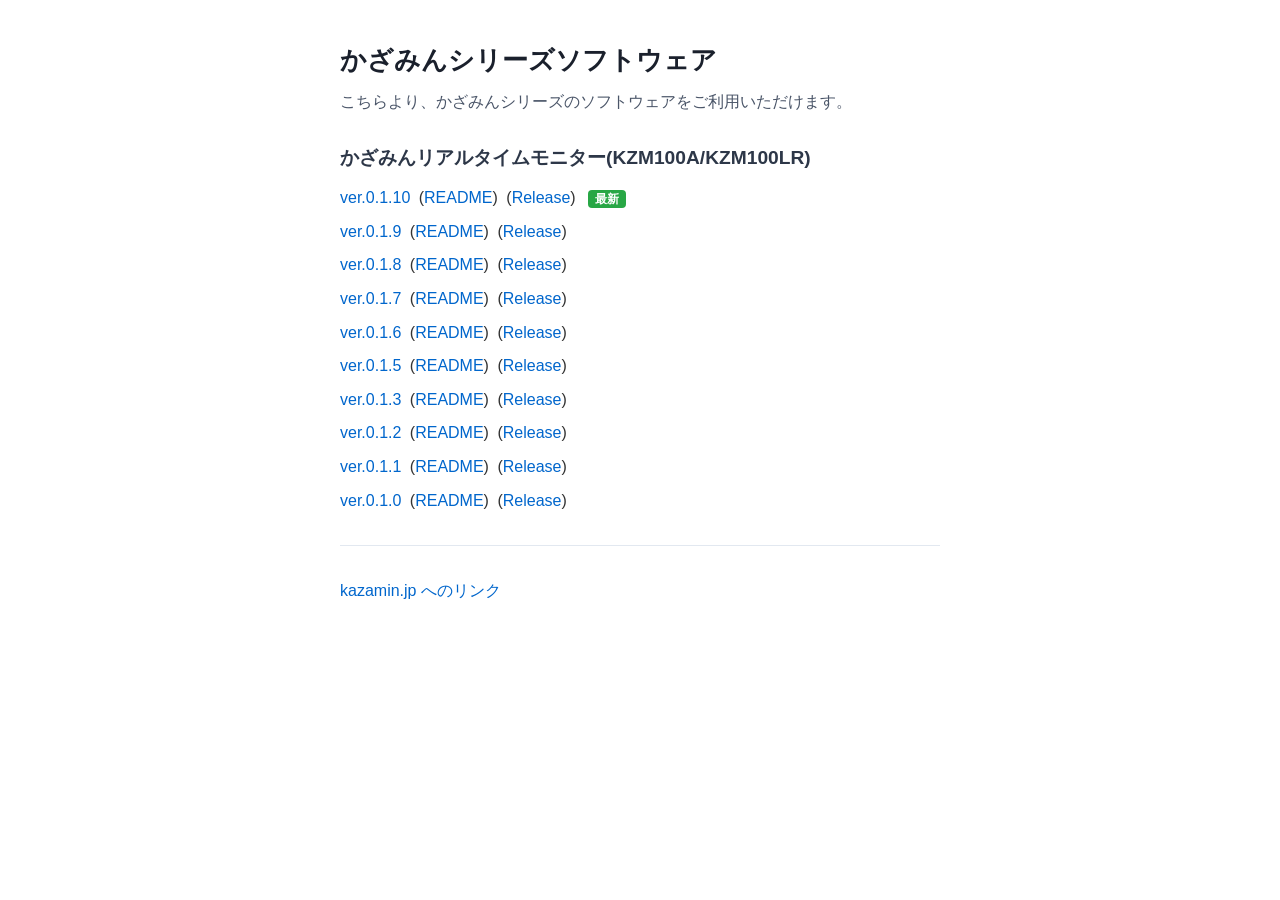
==== commit 77ccb943: "deploy: 9c5952d29c13ef236635592be84f761289f0b853" ====
--- a/index.html
+++ b/index.html
@@ -2,4175 +2,141 @@
 <html lang="ja">
 <head>
   <meta charset="UTF-8">
-  <meta name="viewport" content="width=device-width, initial-scale=1.0, maximum-scale=1.0, user-scalable=no">
-  <title>かざみんリアルタイムモニター ver.0.1.10</title>
-  <meta name="description" content="超音波風向風速計 かざみん (KZM100A/KZM100LR) Web Serial API リアルタイム計測モニター">
-  <meta name="theme-color" content="#131f3d">
-  <!-- PWA Manifest -->
-  <link rel="manifest" href="./manifest.json">
-  <!-- ファビコン (SVG) -->
-  <link rel="icon" type="image/svg+xml" href="[data-uri]">
+  <meta name="viewport" content="width=device-width, initial-scale=1.0">
+  <title>かざみんシリーズソフトウェア</title>
+  <link rel="icon" type="image/svg+xml" href="./latest/icons/kazamin.svg">
   <style>
-/**
- * main.css
- * かざみんリアルタイムモニター (Web Serial Monitor) スタイルシート
- */
-
-:root {
-  --bg-primary: #121826;
-  --bg-card: #1e293b;
-  --bg-card-hover: #27354a;
-  --bg-input: #0f172a;
-  --border-color: #334155;
-  --border-light: #475569;
-
-  --text-primary: #f1f5f9;
-  --text-secondary: #94a3b8;
-  --text-muted: #64748b;
-
-  --accent-cyan: #00f0ff;
-  --accent-blue: #38bdf8;
-  --accent-green: #22c55e;
-  --accent-yellow: #eab308;
-  --accent-red: #ef4444;
-
-  --font-family: -apple-system, BlinkMacSystemFont, "Segoe UI", Roboto, "Helvetica Neue", Arial, sans-serif;
-  --font-mono: ui-monospace, SFMono-Regular, Menlo, Monaco, Consolas, "Liberation Mono", "Courier New", monospace;
-
-  --radius-sm: 6px;
-  --radius-md: 10px;
-  --radius-lg: 14px;
-}
-
-* {
-  box-sizing: border-box;
-  margin: 0;
-  padding: 0;
-}
-
-body {
-  background-color: var(--bg-primary);
-  color: var(--text-primary);
-  font-family: var(--font-family);
-  min-height: 100vh;
-  display: flex;
-  flex-direction: column;
-  overflow-x: hidden;
-  -webkit-font-smoothing: antialiased;
-}
-
-/* アプリケーション全体コンテナ */
-.app-container {
-  display: flex;
-  flex-direction: column;
-  min-height: 100vh;
-  width: 100%;
-  max-width: 100%;
-  margin: 0;
-  padding: 8px 16px;
-  gap: 8px;
-  box-sizing: border-box;
-}
-
-/* ヘッダーエリア */
-.app-header {
-  display: flex;
-  align-items: center;
-  justify-content: space-between;
-  flex-wrap: wrap;
-  gap: 10px;
-  background-color: var(--bg-card);
-  border: 1px solid var(--border-color);
-  border-radius: var(--radius-lg);
-  padding: 8px 18px;
-  box-shadow: 0 4px 16px rgba(0, 0, 0, 0.3);
-  flex-shrink: 0;
-}
-
-.header-brand {
-  display: flex;
-  align-items: center;
-  gap: 12px;
-}
-
-.header-logo {
-  width: 32px;
-  height: 32px;
-  background-color: #ffffff;
-  border-radius: var(--radius-sm);
-  padding: 2px;
-  box-sizing: border-box;
-  display: block;
-  flex-shrink: 0;
-}
-
-.header-title {
-  font-size: 1.4rem;
-  font-weight: 700;
-  letter-spacing: 0.5px;
-  color: #ffffff;
-  display: flex;
-  align-items: center;
-  gap: 8px;
-}
-
-.header-version {
-  font-size: 0.8rem;
-  padding: 2px 8px;
-  background-color: rgba(0, 240, 255, 0.15);
-  color: var(--accent-cyan);
-  border: 1px solid rgba(0, 240, 255, 0.4);
-  border-radius: 9999px;
-  font-weight: 600;
-}
-
-.header-controls {
-  display: flex;
-  align-items: center;
-  gap: 12px;
-  flex-wrap: wrap;
-}
-
-/* デジタル時計 */
-.digital-clock-widget {
-  display: flex;
-  flex-direction: column;
-  align-items: flex-end;
-  background-color: rgba(15, 23, 42, 0.8);
-  padding: 4px 12px;
-  border-radius: var(--radius-sm);
-  border: 1px solid var(--border-color);
-}
-
-.clock-date {
-  font-size: 0.72rem;
-  color: var(--text-secondary);
-  font-family: var(--font-mono);
-}
-
-.clock-time {
-  font-size: 1.15rem;
-  font-weight: 700;
-  color: var(--accent-cyan);
-  font-family: var(--font-mono);
-  letter-spacing: 1px;
-}
-
-/* 接続ボタン & デモモード */
-.serial-controls {
-  display: flex;
-  align-items: center;
-  gap: 8px;
-}
-
-.btn {
-  padding: 8px 16px;
-  font-size: 0.9rem;
-  font-weight: 600;
-  border-radius: var(--radius-md);
-  border: none;
-  cursor: pointer;
-  transition: all 0.2s ease;
-  display: inline-flex;
-  align-items: center;
-  justify-content: center;
-  gap: 6px;
-}
-
-.btn-primary {
-  background: linear-gradient(135deg, #0284c7, #00f0ff);
-  color: #0b1329;
-  box-shadow: 0 2px 8px rgba(0, 240, 255, 0.3);
-}
-
-.btn-primary:hover {
-  filter: brightness(1.1);
-  transform: translateY(-1px);
-}
-
-.btn-danger {
-  background: linear-gradient(135deg, #dc2626, #ef4444);
-  color: #ffffff;
-  box-shadow: 0 2px 8px rgba(239, 68, 68, 0.3);
-}
-
-.btn-danger:hover {
-  filter: brightness(1.1);
-  transform: translateY(-1px);
-}
-
-.btn-secondary {
-  background-color: var(--bg-input);
-  color: var(--text-primary);
-  border: 1px solid var(--border-light);
-}
-
-.btn-secondary:hover {
-  background-color: var(--bg-card-hover);
-  border-color: var(--accent-cyan);
-}
-
-.btn-demo {
-  background-color: rgba(234, 179, 8, 0.15);
-  color: var(--accent-yellow);
-  border: 1px solid rgba(234, 179, 8, 0.4);
-}
-
-.btn-demo.active {
-  background: linear-gradient(135deg, #ca8a04, #eab308);
-  color: #0b1329;
-  font-weight: 700;
-}
-
-.connection-status-dot {
-  width: 10px;
-  height: 10px;
-  border-radius: 50%;
-  background-color: var(--text-muted);
-  display: inline-block;
-  margin-right: 4px;
-}
-
-.connection-status-dot.connected {
-  background-color: var(--accent-green);
-  box-shadow: 0 0 8px var(--accent-green);
-}
-
-.connection-status-dot.demo {
-  background-color: var(--accent-yellow);
-  box-shadow: 0 0 8px var(--accent-yellow);
-}
-
-/* メインコンテンツレイアウト */
-.app-main {
-  display: flex;
-  flex-direction: column;
-  gap: 8px;
-  flex: 1;
-  min-height: 0;
-}
-
-/* 上段: 3連メーターパネル */
-.gauges-section {
-  display: grid;
-  grid-template-columns: repeat(3, 1fr);
-  gap: 8px;
-  align-items: stretch;
-  flex: none;
-  min-height: 280px;
-}
-
-#gauge-dir-container,
-#gauge-speed-container,
-#gauge-temp-container {
-  height: 100%;
-  display: flex;
-  flex-direction: column;
-  min-height: 0;
-}
-
-.gauge-card {
-  background-color: var(--bg-card);
-  border: 1px solid var(--border-color);
-  border-radius: var(--radius-lg);
-  padding: 10px 14px;
-  display: flex;
-  flex-direction: column;
-  justify-content: space-between;
-  box-shadow: 0 4px 16px rgba(0, 0, 0, 0.2);
-  height: 280px;
-  position: relative;
-  overflow: hidden;
-}
-
-.gauge-header {
-  display: flex;
-  justify-content: space-between;
-  align-items: center;
-  margin-bottom: 4px;
-  min-height: 20px;
-  flex-shrink: 0;
-}
-
-.gauge-title {
-  font-size: 0.82rem;
-  font-weight: 700;
-  color: var(--text-secondary);
-  letter-spacing: 0.8px;
-}
-
-.gauge-badge {
-  font-size: 0.72rem;
-  font-weight: 700;
-  padding: 2px 6px;
-  border-radius: 4px;
-  background-color: var(--accent-red);
-  color: #ffffff;
-  animation: pulse-badge 1s infinite alternate;
-}
-
-@keyframes pulse-badge {
-  from { opacity: 0.7; }
-  to { opacity: 1; transform: scale(1.05); }
-}
-
-.gauge-body {
-  flex: 1;
-  display: flex;
-  align-items: center;
-  justify-content: center;
-  position: relative;
-  min-height: 180px;
-  max-height: 200px;
-}
-
-.gauge-footer {
-  margin-top: 4px;
-  text-align: center;
-  min-height: 42px;
-  display: flex;
-  flex-direction: column;
-  justify-content: center;
-  align-items: center;
-  flex-shrink: 0;
-}
-
-.gauge-value-display {
-  display: flex;
-  align-items: baseline;
-  justify-content: center;
-  gap: 4px;
-}
-
-.value-number {
-  font-size: 1.85rem;
-  font-weight: 800;
-  font-family: var(--font-mono);
-  color: #ffffff;
-  letter-spacing: 1px;
-}
-
-.value-number.error-text {
-  color: var(--accent-red);
-  animation: pulse-badge 0.8s infinite alternate;
-}
-
-.value-unit {
-  font-size: 1.05rem;
-  font-weight: 600;
-  color: var(--text-secondary);
-}
-
-.value-sub {
-  font-size: 0.85rem;
-  color: var(--accent-cyan);
-  margin-left: 8px;
-  font-weight: 600;
-}
-
-.dir-value-display {
-  position: relative;
-  display: flex;
-  justify-content: center;
-  align-items: baseline;
-  width: 100%;
-}
-
-.dir-main-val {
-  display: flex;
-  align-items: baseline;
-  justify-content: center;
-  gap: 2px;
-}
-
-.dir-name-label {
-  position: absolute;
-  left: calc(50% + 36px);
-  white-space: nowrap;
-  margin-left: 0;
-}
-
-/* コンパス SVG */
-.compass-svg {
-  height: 100%;
-  min-height: 180px;
-  max-height: 200px;
-  width: auto;
-  max-width: 100%;
-}
-
-.compass-outer-ring {
-  fill: none;
-  stroke: var(--border-color);
-  stroke-width: 2;
-}
-
-.compass-inner-ring {
-  fill: rgba(15, 23, 42, 0.6);
-  stroke: var(--border-light);
-  stroke-width: 1;
-}
-
-.compass-label {
-  fill: var(--text-secondary);
-  text-anchor: middle;
-  dominant-baseline: central;
-  font-weight: 700;
-}
-
-.compass-label.major-label {
-  font-size: 19px;
-  font-weight: 800;
-  fill: #ffffff;
-}
-
-.compass-label.label-n {
-  fill: var(--accent-red);
-}
-
-.compass-label.minor-label {
-  font-size: 13px;
-  font-weight: 700;
-  fill: var(--text-muted);
-}
-
-.compass-deg-label {
-  font-size: 11px;
-  font-weight: 600;
-  fill: var(--text-muted);
-  text-anchor: middle;
-  dominant-baseline: central;
-  font-family: var(--font-mono);
-}
-
-/* スピードメーター SVG */
-.speed-svg {
-  height: 100%;
-  min-height: 180px;
-  max-height: 200px;
-  width: auto;
-  max-width: 100%;
-}
-
-.speed-arc-track {
-  fill: none;
-  stroke: #1e293b;
-  stroke-width: 16;
-  stroke-linecap: round;
-}
-
-.speed-arc-fill {
-  fill: none;
-  stroke-width: 16;
-  stroke-linecap: round;
-  transition: stroke-dashoffset 0.4s ease;
-}
-
-.speed-arc-mask {
-  fill: none;
-  stroke: #ffffff;
-  stroke-width: 16;
-  stroke-linecap: round;
-  transition: stroke-dashoffset 0.4s cubic-bezier(0.2, 0.8, 0.2, 1);
-}
-
-.speed-arc-seg {
-  fill: none;
-  stroke-width: 16;
-  stroke-linecap: butt;
-}
-
-.speed-arc-error {
-  fill: none;
-  stroke-width: 16;
-  stroke-linecap: round;
-}
-
-.speed-tick-text {
-  font-size: 14.5px;
-  font-weight: 700;
-  fill: var(--text-secondary);
-  font-family: var(--font-mono);
-}
-
-.speed-scale-indicator {
-  font-size: 11px;
-  font-weight: 600;
-  fill: var(--text-muted);
-  text-anchor: middle;
-  font-family: var(--font-mono);
-}
-
-/* 温度計 SVG・スタイル */
-.temp-svg {
-  height: 100%;
-  min-height: 180px;
-  max-height: 200px;
-  width: auto;
-  max-width: 100%;
-}
-
-.temp-arc-track {
-  fill: none;
-  stroke: #1e293b;
-  stroke-width: 16;
-  stroke-linecap: round;
-}
-
-.temp-arc-mask {
-  fill: none;
-  stroke: #ffffff;
-  stroke-width: 16;
-  stroke-linecap: round;
-  transition: stroke-dashoffset 0.4s cubic-bezier(0.2, 0.8, 0.2, 1);
-}
-
-.temp-arc-seg {
-  fill: none;
-  stroke-width: 16;
-  stroke-linecap: butt;
-}
-
-.temp-tick-text {
-  font-size: 14.5px;
-  font-weight: 700;
-  fill: var(--text-secondary);
-  font-family: var(--font-mono);
-}
-
-.temp-scale-indicator {
-  font-size: 11px;
-  font-weight: 600;
-  fill: var(--text-muted);
-  text-anchor: middle;
-  font-family: var(--font-mono);
-}
-
-/* 中段: 時間軸グラフパネル */
-.chart-section {
-  background-color: var(--bg-card);
-  border: 1px solid var(--border-color);
-  border-radius: var(--radius-lg);
-  padding: 10px 10px;
-  box-shadow: 0 4px 16px rgba(0, 0, 0, 0.2);
-  display: flex;
-  flex-direction: column;
-  flex: 1.35;
-  min-height: 0;
-}
-
-.chart-panel {
-  display: flex;
-  flex-direction: column;
-  flex: 1;
-  min-height: 0;
-}
-
-.chart-controls-bar {
-  display: flex;
-  align-items: center;
-  justify-content: center;
-  flex-wrap: wrap;
-  gap: 16px;
-  margin-bottom: 6px;
-  padding-bottom: 6px;
-  border-bottom: 1px solid var(--border-color);
-  flex-shrink: 0;
-}
-
-.control-group {
-  display: flex;
-  align-items: center;
-  gap: 8px;
-  flex-wrap: wrap;
-}
-
-.control-label {
-  font-size: 0.8rem;
-  color: var(--text-secondary);
-  font-weight: 600;
-}
-
-.btn-group {
-  display: inline-flex;
-  background-color: var(--bg-primary);
-  border-radius: var(--radius-sm);
-  padding: 2px;
-  border: 1px solid var(--border-color);
-}
-
-.btn-scale {
-  background: none;
-  border: none;
-  color: var(--text-muted);
-  padding: 3px 8px;
-  font-size: 0.78rem;
-  font-weight: 600;
-  border-radius: 4px;
-  cursor: pointer;
-  transition: all 0.2s ease;
-}
-
-.btn-scale:hover {
-  color: var(--text-primary);
-}
-
-.btn-scale.active {
-  background-color: #1e3a8a;
-  color: var(--accent-cyan);
-  box-shadow: 0 1px 4px rgba(0, 0, 0, 0.3);
-}
-
-.chart-canvas-wrapper {
-  width: 100%;
-  position: relative;
-  flex: 1;
-  min-height: 160px;
-  height: auto;
-}
-
-#time-series-canvas {
-  position: absolute;
-  top: 0;
-  left: 0;
-  width: 100%;
-  height: 100%;
-  display: block;
-}
-
-/* 下段: 受信コンソール & CSV出力 */
-.bottom-section {
-  display: flex;
-  flex-direction: column;
-  flex: 1;
-  min-height: 0;
-}
-
-#console-container {
-  display: flex;
-  flex-direction: column;
-  flex: 1;
-  height: 100%;
-  min-height: 0;
-}
-
-.console-card {
-  background-color: var(--bg-card);
-  border: 1px solid var(--border-color);
-  border-radius: var(--radius-lg);
-  padding: 8px 16px;
-  box-shadow: 0 4px 16px rgba(0, 0, 0, 0.2);
-  display: flex;
-  flex-direction: column;
-  flex: 1;
-  min-height: 0;
-}
-
-.console-header {
-  display: flex;
-  justify-content: space-between;
-  align-items: center;
-  margin-bottom: 4px;
-  flex-wrap: wrap;
-  gap: 8px;
-  flex-shrink: 0;
-}
-
-.console-title-area {
-  display: flex;
-  align-items: center;
-  gap: 10px;
-}
-
-.console-title {
-  font-size: 0.85rem;
-  font-weight: 700;
-  color: var(--text-secondary);
-  letter-spacing: 0.8px;
-}
-
-.console-count-badge {
-  font-size: 0.75rem;
-  background-color: rgba(255, 255, 255, 0.08);
-  padding: 2px 8px;
-  border-radius: 4px;
-  color: var(--text-muted);
-  font-family: var(--font-mono);
-}
-
-.console-actions {
-  display: flex;
-  align-items: center;
-  gap: 12px;
-}
-
-.auto-scroll-label {
-  font-size: 0.8rem;
-  color: var(--text-secondary);
-  display: flex;
-  align-items: center;
-  gap: 6px;
-  cursor: pointer;
-}
-
-.btn-clear-console {
-  background: none;
-  border: 1px solid var(--border-color);
-  color: var(--text-muted);
-  padding: 2px 6px;
-  font-size: 0.75rem;
-  border-radius: 4px;
-  cursor: pointer;
-}
-
-.btn-clear-console:hover {
-  color: var(--text-primary);
-  border-color: var(--border-light);
-}
-
-.console-table-header {
-  display: grid;
-  grid-template-columns: 180px 100px 90px 90px 70px 1fr;
-  padding: 4px 12px;
-  background-color: var(--bg-primary);
-  border: 1px solid var(--border-color);
-  border-bottom: none;
-  font-size: 0.75rem;
-  font-weight: 700;
-  color: var(--text-muted);
-  font-family: var(--font-mono);
-  flex-shrink: 0;
-}
-
-.console-body {
-  flex: 1;
-  min-height: 65px;
-  height: auto;
-  overflow-y: auto;
-  background-color: #0f172a;
-  border: 1px solid var(--border-color);
-  border-radius: 0 0 var(--radius-sm) var(--radius-sm);
-  padding: 2px 0;
-  font-family: var(--font-mono);
-  font-size: 0.82rem;
-}
-
-.console-placeholder {
-  color: var(--text-muted);
-  padding: 20px;
-  text-align: center;
-  font-size: 0.85rem;
-}
-
-.console-row {
-  display: grid;
-  grid-template-columns: 180px 100px 90px 90px 70px 1fr;
-  padding: 3px 12px;
-  border-bottom: 1px solid rgba(255, 255, 255, 0.03);
-  align-items: center;
-  transition: background-color 0.1s ease;
-}
-
-.console-row:hover {
-  background-color: rgba(255, 255, 255, 0.04);
-}
-
-.console-row.row-error {
-  background-color: rgba(239, 68, 68, 0.15);
-  color: #fca5a5;
-}
-
-.col-speed.val-error {
-  color: var(--accent-red);
-  font-weight: 700;
-}
-
-.badge-ok {
-  color: var(--accent-green);
-  font-weight: 700;
-}
-
-.badge-err {
-  color: var(--accent-red);
-  font-weight: 700;
-}
-
-.col-raw {
-  color: var(--text-muted);
-  overflow: hidden;
-  text-overflow: ellipsis;
-  white-space: nowrap;
-}
-
-/* フッターエリア */
-.app-footer {
-  display: flex;
-  align-items: center;
-  justify-content: space-between;
-  flex-wrap: wrap;
-  gap: 8px;
-  padding: 6px 16px;
-  background-color: var(--bg-card);
-  border: 1px solid var(--border-color);
-  border-radius: var(--radius-lg);
-  margin-top: 0;
-  flex-shrink: 0;
-}
-
-.footer-left {
-  display: flex;
-  align-items: center;
-  gap: 12px;
-}
-
-.footer-link {
-  color: var(--accent-blue);
-  text-decoration: none;
-  font-size: 0.85rem;
-  display: flex;
-  align-items: center;
-  gap: 6px;
-  transition: color 0.2s;
-}
-
-.footer-link:hover {
-  color: var(--accent-cyan);
-  text-decoration: underline;
-}
-
-.footer-logo {
-  width: 24px;
-  height: 24px;
-  background-color: #ffffff;
-  border-radius: 4px;
-  padding: 1.5px;
-  box-sizing: border-box;
-  display: inline-block;
-  vertical-align: middle;
-  flex-shrink: 0;
-}
-
-.footer-right {
-  display: flex;
-  align-items: center;
-  gap: 16px;
-}
-
-.btn-csv {
-  background: linear-gradient(135deg, #10b981, #059669);
-  color: #ffffff;
-  padding: 8px 16px;
-  font-size: 0.85rem;
-}
-
-.btn-csv:hover {
-  filter: brightness(1.1);
-}
-
-/* 16:9 大画面およびデスクトップ表示（全画面表示最適化） */
-@media (min-width: 901px) and (min-height: 800px) {
-  body {
-    height: 100vh;
-    overflow: hidden;
-  }
-  .app-container {
-    height: 100vh;
-    max-height: 100vh;
-    overflow: hidden;
-  }
-}
-
-/* タブレット・中画面対応 */
-@media (max-width: 900px) {
-  body {
-    overflow-y: auto;
-  }
-  .app-container {
-    height: auto;
-    min-height: 100vh;
-    padding: 10px 12px;
-    gap: 12px;
-  }
-  .gauge-card {
-    height: 280px;
-    min-height: 280px;
-    padding: 10px 10px;
-  }
-  .gauge-title {
-    font-size: 0.78rem;
-    letter-spacing: 0.5px;
-  }
-  .gauge-body {
-    min-height: 180px;
-    max-height: 200px;
-  }
-  .compass-svg, .speed-svg, .temp-svg {
-    max-height: 200px;
-  }
-  .chart-section {
-    flex: none;
-    height: auto;
-  }
-  .chart-canvas-wrapper {
-    height: 360px;
-    min-height: 360px;
-  }
-  #time-series-canvas {
-    position: relative;
-    height: 360px;
-  }
-  .bottom-section {
-    flex: none;
-    height: auto;
-  }
-  .console-body {
-    height: 180px;
-    flex: none;
-  }
-}
-
-/* 横方向に余裕が無い場合（スマートフォン縦画面・狭画面）: 3連メーターを縦並びに配置 */
-@media (max-width: 600px) and (orientation: portrait), (max-width: 520px) {
-  .gauges-section {
-    grid-template-columns: 1fr;
-    flex: none;
-  }
-}
-
-/* スマホ対応 */
-@media (max-width: 680px) {
-  .app-header {
-    flex-direction: column;
-    align-items: flex-start;
-  }
-  .header-controls {
-    width: 100%;
-    justify-content: space-between;
-  }
-  .chart-canvas-wrapper {
-    height: 320px;
-    min-height: 320px;
-  }
-  #time-series-canvas {
-    height: 320px;
-  }
-  .console-table-header, .console-row {
-    grid-template-columns: 120px 70px 60px 60px 50px 1fr;
-    font-size: 0.72rem;
-  }
-  .app-footer {
-    flex-direction: column;
-    align-items: flex-start;
-  }
-}
-
-/* 画面高さが小さい場合のスクロール許可 */
-@media (max-height: 799px) and (min-width: 901px) {
-  body {
-    overflow-y: auto;
-  }
-  .app-container {
-    height: auto;
-    min-height: 100vh;
-  }
-  .gauge-card {
-    height: 280px;
-    min-height: 280px;
-  }
-  .chart-section {
-    flex: none;
-    height: auto;
-  }
-  .chart-canvas-wrapper {
-    min-height: 240px;
-    height: 240px;
-  }
-  #time-series-canvas {
-    position: relative;
-    height: 240px;
-  }
-  .bottom-section {
-    flex: none;
-    height: auto;
-  }
-  .console-card {
-    flex: none;
-    height: auto;
-  }
-  .console-body {
-    height: 120px;
-    min-height: 120px;
-    max-height: 120px;
-    flex: none;
-  }
-}
+    body {
+      font-family: -apple-system, BlinkMacSystemFont, "Segoe UI", Roboto, "Helvetica Neue", Arial, sans-serif;
+      max-width: 600px;
+      margin: 40px auto;
+      padding: 0 20px;
+      line-height: 1.6;
+      color: #333333;
+    }
+    h1 {
+      font-size: 1.6rem;
+      margin-bottom: 0.5rem;
+      color: #1a202c;
+    }
+    .lead {
+      color: #4a5568;
+      margin-top: 0;
+      margin-bottom: 1.75rem;
+    }
+    h2 {
+      font-size: 1.2rem;
+      margin-top: 1.5rem;
+      margin-bottom: 0.75rem;
+      color: #2d3748;
+    }
+    ul.version-list {
+      list-style: none;
+      padding: 0;
+      margin: 0 0 2rem 0;
+    }
+    ul.version-list li {
+      margin: 8px 0;
+      font-size: 1rem;
+    }
+    a {
+      color: #0066cc;
+      text-decoration: none;
+    }
+    a:hover {
+      text-decoration: underline;
+    }
+    .badge-latest {
+      display: inline-block;
+      background: #28a745;
+      color: #ffffff;
+      font-size: 0.75rem;
+      font-weight: bold;
+      padding: 2px 7px;
+      border-radius: 4px;
+      margin-left: 8px;
+      vertical-align: middle;
+      line-height: 1.2;
+    }
+    .readme-link,
+    .release-link {
+      margin-left: 4px;
+    }
+    .footer-links {
+      margin-top: 2rem;
+      padding-top: 1rem;
+      border-top: 1px solid #e2e8f0;
+    }
   </style>
-  <script>
-    window.onerror = function(msg, url, lineNo, columnNo, error) {
-      console.error('[Kazamin Monitor] Unhandled Error:', msg, 'at', url + ':' + lineNo, error);
-      return false;
-    };
-    window.addEventListener('unhandledrejection', function(event) {
-      console.error('[Kazamin Monitor] Unhandled Promise Rejection:', event.reason);
-    });
-  </script>
 </head>
 <body>
-  <!-- かざみん アイコンシンボル定義 (スタンドアロン単一ファイル配信用) -->
-  <svg style="display: none;" xmlns="http://www.w3.org/2000/svg">
-    <symbol id="kazamin-icon" viewBox="0 0 562 562">
-      <path d="M0 0 C8.23898198 6.1102498 13.15113702 15.25733408 15.375 25.1875 C18.17293761 43.38851682 11.66185852 61.69225311 1.61328125 76.73046875 C1.08089844 77.47941406 0.54851562 78.22835937 0 79 C-0.52207031 79.75925781 -1.04414063 80.51851563 -1.58203125 81.30078125 C-2.04996094 81.86152344 -2.51789063 82.42226562 -3 83 C-3.66 83 -4.32 83 -5 83 C-5.99 84.98 -5.99 84.98 -7 87 C-3.12420376 87.90892567 0.47618839 88.12881615 4.453125 88.1328125 C6.33028198 88.13583374 6.33028198 88.13583374 8.24536133 88.13891602 C9.58024269 88.13482954 10.91512244 88.13018074 12.25 88.125 C12.92340424 88.12378143 13.59680847 88.12256287 14.2906189 88.12130737 C27.59476472 88.09295808 40.78878965 87.68142677 54 86 C54.22101175 83.85381922 54.22101175 83.85381922 52.42578125 82.22265625 C51.72839844 81.50980469 51.03101563 80.79695313 50.3125 80.0625 C44.73725627 73.93368597 40.54867515 66.41301899 40 58 C39.94972656 57.360625 39.89945312 56.72125 39.84765625 56.0625 C39.29661774 43.71923746 43.81383316 31.71010236 51.6875 22.3125 C61.14539004 12.28784502 72.47433587 6.77731902 86.2265625 5.76171875 C99.30136912 5.476177 109.63999243 8.958204 120 17 C131.46750941 27.31672062 136.68075178 40.82993521 138.3125 55.8828125 C139.05251987 72.48700842 133.2145541 88.86818235 125 103 C145.21273815 98.82563016 164.60836976 92.39572414 183 83 C179.82460444 79.57421051 179.82460444 79.57421051 176 77 C176 76.34 176 75.68 176 75 C175.4121875 74.76023437 174.824375 74.52046875 174.21875 74.2734375 C168.35827926 70.90985746 164.92804126 63.54076481 162.5625 57.4375 C159.49637875 47.13745633 159.43565639 35.40799173 163.74609375 25.48046875 C164.15988281 24.66191406 164.57367188 23.84335937 165 23 C165.42410156 22.15050781 165.84820312 21.30101563 166.28515625 20.42578125 C173.77134967 6.80883333 186.00811988 -1.44173022 200.4375 -6.5 C213.4456579 -10.0649641 225.92722852 -8.32079729 238.0625 -2.875 C251.86591648 4.48682212 259.04949265 16.25483319 264.0546875 30.640625 C271.90907654 58.55291662 260.91181209 90.08070688 248.16894531 114.81933594 C242.54363884 125.31332871 235.40022624 134.7081788 228 144 C227.28457031 144.94746094 226.56914062 145.89492187 225.83203125 146.87109375 C225.22746094 147.57363281 224.62289063 148.27617187 224 149 C223.34 149 222.68 149 222 149 C221.74734375 149.57621094 221.4946875 150.15242187 221.234375 150.74609375 C216.48629574 159.41584606 206.65745489 165.65891115 198.90332031 171.54980469 C196.99621206 173.00288614 195.10316818 174.47292961 193.2109375 175.9453125 C183.94035355 183.09787594 174.30503556 189.49454169 164.31103516 195.59033203 C162.82825182 196.49478914 161.34847027 197.40419666 159.87255859 198.31982422 C128.10528785 218.01628934 92.55238331 230.61115584 57.13745117 241.99121094 C55.08816705 242.65012013 53.04214447 243.31928518 51 244 C66.81666216 246.26474146 82.42447075 245.36376336 98 242 C98.66273926 241.86078125 99.32547852 241.7215625 100.00830078 241.578125 C112.93574511 238.80176112 125.84672913 234.69239506 137.91015625 229.26953125 C141.24187645 227.90061966 142.64815784 227.81699688 146 229 C147 230 147 230 147.55078125 232.67578125 C146.93097948 236.41657068 146.55183462 236.78163559 143.73046875 239.04296875 C142.23270952 240.11468065 140.71686133 241.16138938 139.1875 242.1875 C138.37434326 242.74993408 137.56118652 243.31236816 136.72338867 243.8918457 C85.24555433 278.96633903 22.9675512 290.67405003 -38.30175781 281.43652344 C-44.24403011 280.47517862 -50.136002 279.36439557 -56 278 C-56.2578125 278.89332031 -56.515625 279.78664063 -56.78125 280.70703125 C-57.99164501 283.97742546 -59.29939669 286.01600488 -61.5 288.6875 C-63.45970464 291.09145971 -65.27642504 293.41463756 -67 296 C-67.66 296 -68.32 296 -69 296 C-69.268125 296.639375 -69.53625 297.27875 -69.8125 297.9375 C-71 300 -71 300 -74 301 C-74 301.66 -74 302.32 -74 303 C-74.66 303.33 -75.32 303.66 -76 304 C-66.76725725 304.58027014 -58.9035965 303.99434603 -50 301.5 C-33.91275291 297.08702413 -20.09514142 298.0970253 -5.0625 305.9375 C4.78739909 311.64612765 4.78739909 311.64612765 7.0625 316.0625 C6.97165795 318.8786037 5.88810175 319.94281451 4 322 C1.4765625 323.0546875 1.4765625 323.0546875 -1.375 323.875 C-6.75412743 325.70830895 -9.08089266 327.10343285 -12 332 C-14.96395159 338.75780962 -13.41739754 343.20722348 -11.04296875 350.046875 C-10.69878906 351.02140625 -10.35460937 351.9959375 -10 353 C-8.64083042 357.45642874 -8.84583593 361.49633882 -10 366 C-15.73231253 373.81678981 -25.8701315 376.42540059 -34.9453125 378.45703125 C-39.79805374 379.3138684 -43.77048586 378.32110703 -48.3515625 376.6015625 C-51.9962947 375.77370297 -53.70471357 376.24605722 -57 378 C-58.58199929 380.43429411 -59.73413036 382.50618559 -60.875 385.125 C-61.18179688 385.78371094 -61.48859375 386.44242187 -61.8046875 387.12109375 C-62.55498855 388.73893038 -63.28006225 390.3684251 -64 392 C-64.66 392 -65.32 392 -66 392 C-66.33 392.99 -66.66 393.98 -67 395 C-69.546875 396.5703125 -69.546875 396.5703125 -72.75 398.125 C-73.79671875 398.64320313 -74.8434375 399.16140625 -75.921875 399.6953125 C-81.58609688 402.09613751 -86.7530628 402.15502198 -92.8125 402.125 C-93.58142578 402.12886719 -94.35035156 402.13273437 -95.14257812 402.13671875 C-100.17944806 402.1282177 -105.01409716 401.71633268 -110 401 C-111.24551699 405.81398781 -111.12689044 410.52346887 -111.09765625 415.45703125 C-111.0962413 416.35999435 -111.09482635 417.26295746 -111.09336853 418.19328308 C-111.08778823 421.06638963 -111.07523934 423.93941716 -111.0625 426.8125 C-111.05748245 428.76497283 -111.05291999 430.71744689 -111.04882812 432.66992188 C-111.03782525 437.44664485 -111.02057418 442.22330904 -111 447 C-110.00663635 446.99111755 -109.01327271 446.98223511 -107.98980713 446.9730835 C-98.63164962 446.89202258 -89.27356327 446.83204664 -79.91513443 446.79275131 C-75.10375596 446.77187 -70.29266075 446.74354246 -65.48144531 446.69824219 C-60.83895837 446.65480378 -56.19674399 446.63086699 -51.55406952 446.62049103 C-49.78220071 446.61309604 -48.01034693 446.59865537 -46.23859406 446.57707977 C-43.75801779 446.54807185 -41.27856996 446.54404281 -38.79785156 446.54589844 C-38.06417358 446.53151733 -37.33049561 446.51713623 -36.57458496 446.50231934 C-33.13007132 446.53022876 -31.30072081 446.77578163 -28.50482178 448.8604126 C-27 451 -27 451 -27.125 453.6875 C-28 456 -28 456 -30 457 C-32.5622268 457.12226853 -35.09908818 457.18565577 -37.66259766 457.20532227 C-38.45292892 457.21522186 -39.24326019 457.22512146 -40.05754089 457.23532104 C-42.6763507 457.26697122 -45.29517866 457.29170733 -47.9140625 457.31640625 C-49.72724892 457.33697274 -51.54043052 457.35796913 -53.35360718 457.37937927 C-58.13098242 457.43463142 -62.90840115 457.48402682 -67.68585205 457.53222656 C-73.41527068 457.59123999 -79.14460964 457.65748523 -84.8739624 457.72252655 C-93.58259304 457.82057561 -102.29127425 457.90940458 -111 458 C-111 480.11 -111 502.22 -111 525 C-108.69 526.32 -106.38 527.64 -104 529 C-102.56695936 531.86608129 -102.69355845 533.81300783 -103 537 C-105.72096784 541.94243434 -108.60491276 544.41190252 -113.4375 547.25 C-115.10619141 548.24773437 -115.10619141 548.24773437 -116.80859375 549.265625 C-122.82911009 552.53748455 -127.28282673 553.38825298 -134.0625 553.4375 C-134.86494141 553.47037109 -135.66738281 553.50324219 -136.49414062 553.53710938 C-138.7728719 553.55791107 -140.77620985 553.50171217 -143 553 C-145.55859375 550.59765625 -145.55859375 550.59765625 -147 548 C-147 547.34 -147 546.68 -147 546 C-147.680625 546.226875 -148.36125 546.45375 -149.0625 546.6875 C-152.98783202 547.10508851 -155.85524116 546.31013091 -159 544 C-161.62385212 540.51687468 -162.84745919 537.11136879 -163.4375 532.8125 C-162.91265031 529.4384663 -162.11920656 527.68432831 -160 525 C-155.70165055 521.73172838 -151.58321517 519.97687165 -146.375 518.75 C-145.67785889 518.58161621 -144.98071777 518.41323242 -144.26245117 518.23974609 C-136.08563809 516.3927351 -128.87750634 515.84899747 -121 519 C-121 498.54 -121 478.08 -121 457 C-126.59582031 457.05800781 -132.19164062 457.11601562 -137.95703125 457.17578125 C-141.49807578 457.20132331 -145.03900705 457.22539231 -148.58007812 457.24414062 C-154.20312021 457.27405283 -159.82575599 457.30947117 -165.44848633 457.37719727 C-169.98076012 457.4314483 -174.51259836 457.46140586 -179.04517174 457.47438622 C-180.77602689 457.48363861 -182.50685769 457.50170637 -184.23752785 457.52865028 C-186.65863531 457.56485067 -189.07793387 457.56994941 -191.49926758 457.56762695 C-192.21783936 457.58560333 -192.93641113 457.60357971 -193.67675781 457.62210083 C-195.67805481 457.60127258 -195.67805481 457.60127258 -199 457 C-200.96879578 454.46452332 -200.96879578 454.46452332 -202 452 C-200.01966068 448.46624164 -197.9154667 445.65926699 -195.05859375 442.79296875 C-194.31029297 442.04208984 -193.56199219 441.29121094 -192.79101562 440.51757812 C-192.01435547 439.74865234 -191.23769531 438.97972656 -190.4375 438.1875 C-189.26670898 437.00510742 -189.26670898 437.00510742 -188.07226562 435.79882812 C-186.95174805 434.68217773 -186.95174805 434.68217773 -185.80859375 433.54296875 C-185.12595459 432.86258545 -184.44331543 432.18220215 -183.73999023 431.48120117 C-182 430 -182 430 -180 430 C-179.67 429.01 -179.34 428.02 -179 427 C-176.6875 426.375 -176.6875 426.375 -174 426 C-171 428 -171 428 -170.48828125 429.8125 C-170.43027344 430.534375 -170.37226563 431.25625 -170.3125 432 C-170.24675781 432.70125 -170.18101562 433.4025 -170.11328125 434.125 C-169.94430483 438.41350505 -170 442.70816722 -170 447 C-154.16 447 -138.32 447 -122 447 C-121.67 432.48 -121.34 417.96 -121 403 C-125.95 403.66 -130.9 404.32 -136 405 C-144.51288591 405 -148.9943489 403.92630421 -155.5625 398.5625 C-166.93167243 387.76178619 -170.53455496 373.36047139 -171.875 358.25 C-172.3922153 346.07739814 -171.19583838 333.75852772 -168 322 C-173.93715246 320.23873946 -177.49508858 322.13283635 -182.8125 324.625 C-199.00453027 331.81203845 -220.02753736 339.96926017 -237.8125 334.8125 C-243.22645129 332.75959078 -245.9927996 329.74581403 -248.875 324.75 C-250.27941612 320.06861292 -250.41756367 316.68107564 -249 312 C-246.52085462 307.12536139 -244.18339863 303.14756863 -239 301 C-239 300.34 -239 299.68 -239 299 C-229.86508609 292.2322203 -219.3120744 287.64352093 -209 283 C-209.2165625 282.01902344 -209.433125 281.03804688 -209.65625 280.02734375 C-213.44813028 262.01084907 -212.38424569 247.06477977 -205.2421875 230.125 C-203.87687098 227.25071385 -203.87687098 227.25071385 -204 225 C-205.68006144 223.49457477 -205.68006144 223.49457477 -207.875 221.9375 C-213.19566338 217.92174615 -218.12414999 213.54140543 -223 209 C-223.88558594 208.18789063 -223.88558594 208.18789063 -224.7890625 207.359375 C-226 206 -226 206 -226 204 C-226.66 204 -227.32 204 -228 204 C-249.99591449 177.89373785 -261.93610793 142.54801878 -261.25 108.45703125 C-259.18226616 79.86414927 -249.0588026 52.0228116 -229 31 C-226.73046875 29.69140625 -226.73046875 29.69140625 -225 29 C-225 28.34 -225 27.68 -225 27 C-218.04316596 20.92946419 -210.29590004 16.01905892 -202 12 C-200.60007812 11.32130859 -200.60007812 11.32130859 -199.171875 10.62890625 C-187.75976307 5.48735315 -171.15716466 0.56966246 -158.703125 3.875 C-156 5 -156 5 -154.8125 6.8125 C-155.04927912 9.57492309 -156.11759817 10.73888482 -158.13671875 12.5703125 C-163.36885336 16.58490635 -169.04732733 20.15672341 -175 23 C-175 23.66 -175 24.32 -175 25 C-175.66 25 -176.32 25 -177 25 C-177 25.66 -177 26.32 -177 27 C-178.875 29.125 -178.875 29.125 -181 31 C-181.66 31 -182.32 31 -183 31 C-183.26425781 31.57234375 -183.52851563 32.1446875 -183.80078125 32.734375 C-185.06551927 35.12378234 -186.54701292 37.10272629 -188.1875 39.25 C-192.97329585 45.94609251 -195.90651574 53.42143369 -199 61 C-198.30777344 60.56429687 -197.61554688 60.12859375 -196.90234375 59.6796875 C-184.43443928 52.09052826 -171.29144167 47.02844866 -157 44 C-156.29858887 43.84901855 -155.59717773 43.69803711 -154.87451172 43.54248047 C-130.68272958 38.61482017 -103.13344694 38.97547705 -79 44 C-78.30293945 44.14405273 -77.60587891 44.28810547 -76.88769531 44.43652344 C-73.23621715 45.20885047 -69.61065872 46.05546776 -66 47 C-66.144375 46.3709375 -66.28875 45.741875 -66.4375 45.09375 C-69.0217716 33.17738653 -68.4097446 22.50822781 -62.25 11.6875 C-55.55488977 1.42276097 -47.16654871 -4.0818468 -35.45703125 -7.421875 C-22.35554293 -10.50457813 -11.17040858 -6.95567982 0 0 Z M-181 443 C-181.99 443.99 -182.98 444.98 -184 446 C-183.67 446.66 -183.34 447.32 -183 448 C-182.01 447.67 -181.02 447.34 -180 447 C-180.33 445.68 -180.66 444.36 -181 443 Z " transform="translate(274,9)" style="fill: #F38538;"/><path d="M0 0 C8.23898198 6.1102498 13.15113702 15.25733408 15.375 25.1875 C18.17293761 43.38851682 11.66185852 61.69225311 1.61328125 76.73046875 C1.08089844 77.47941406 0.54851562 78.22835937 0 79 C-0.52207031 79.75925781 -1.04414063 80.51851563 -1.58203125 81.30078125 C-2.04996094 81.86152344 -2.51789063 82.42226562 -3 83 C-3.66 83 -4.32 83 -5 83 C-5.99 84.98 -5.99 84.98 -7 87 C-3.12420376 87.90892567 0.47618839 88.12881615 4.453125 88.1328125 C6.33028198 88.13583374 6.33028198 88.13583374 8.24536133 88.13891602 C9.58024269 88.13482954 10.91512244 88.13018074 12.25 88.125 C12.92340424 88.12378143 13.59680847 88.12256287 14.2906189 88.12130737 C27.59476472 88.09295808 40.78878965 87.68142677 54 86 C54.22101175 83.85381922 54.22101175 83.85381922 52.42578125 82.22265625 C51.72839844 81.50980469 51.03101563 80.79695313 50.3125 80.0625 C44.73725627 73.93368597 40.54867515 66.41301899 40 58 C39.94972656 57.360625 39.89945312 56.72125 39.84765625 56.0625 C39.29661774 43.71923746 43.81383316 31.71010236 51.6875 22.3125 C61.14539004 12.28784502 72.47433587 6.77731902 86.2265625 5.76171875 C99.30136912 5.476177 109.63999243 8.958204 120 17 C131.46750941 27.31672062 136.68075178 40.82993521 138.3125 55.8828125 C139.05251987 72.48700842 133.2145541 88.86818235 125 103 C145.21273815 98.82563016 164.60836976 92.39572414 183 83 C179.82460444 79.57421051 179.82460444 79.57421051 176 77 C176 76.34 176 75.68 176 75 C175.4121875 74.76023437 174.824375 74.52046875 174.21875 74.2734375 C168.35827926 70.90985746 164.92804126 63.54076481 162.5625 57.4375 C159.49637875 47.13745633 159.43565639 35.40799173 163.74609375 25.48046875 C164.15988281 24.66191406 164.57367188 23.84335937 165 23 C165.42410156 22.15050781 165.84820312 21.30101563 166.28515625 20.42578125 C173.77134967 6.80883333 186.00811988 -1.44173022 200.4375 -6.5 C213.4456579 -10.0649641 225.92722852 -8.32079729 238.0625 -2.875 C251.86591648 4.48682212 259.04949265 16.25483319 264.0546875 30.640625 C271.90907654 58.55291662 260.91181209 90.08070688 248.16894531 114.81933594 C242.54363884 125.31332871 235.40022624 134.7081788 228 144 C227.28457031 144.94746094 226.56914062 145.89492187 225.83203125 146.87109375 C225.22746094 147.57363281 224.62289063 148.27617187 224 149 C223.34 149 222.68 149 222 149 C221.74734375 149.57621094 221.4946875 150.15242187 221.234375 150.74609375 C216.48629574 159.41584606 206.65745489 165.65891115 198.90332031 171.54980469 C196.99621206 173.00288614 195.10316818 174.47292961 193.2109375 175.9453125 C183.94035355 183.09787594 174.30503556 189.49454169 164.31103516 195.59033203 C162.82825182 196.49478914 161.34847027 197.40419666 159.87255859 198.31982422 C128.10528785 218.01628934 92.55238331 230.61115584 57.13745117 241.99121094 C55.08816705 242.65012013 53.04214447 243.31928518 51 244 C66.81666216 246.26474146 82.42447075 245.36376336 98 242 C98.66273926 241.86078125 99.32547852 241.7215625 100.00830078 241.578125 C112.93574511 238.80176112 125.84672913 234.69239506 137.91015625 229.26953125 C141.24187645 227.90061966 142.64815784 227.81699688 146 229 C147 230 147 230 147.55078125 232.67578125 C146.93097948 236.41657068 146.55183462 236.78163559 143.73046875 239.04296875 C142.23270952 240.11468065 140.71686133 241.16138938 139.1875 242.1875 C138.37434326 242.74993408 137.56118652 243.31236816 136.72338867 243.8918457 C85.24555433 278.96633903 22.9675512 290.67405003 -38.30175781 281.43652344 C-44.24403011 280.47517862 -50.136002 279.36439557 -56 278 C-56.2578125 278.89332031 -56.515625 279.78664063 -56.78125 280.70703125 C-57.99164501 283.97742546 -59.29939669 286.01600488 -61.5 288.6875 C-63.45970464 291.09145971 -65.27642504 293.41463756 -67 296 C-67.66 296 -68.32 296 -69 296 C-69.268125 296.639375 -69.53625 297.27875 -69.8125 297.9375 C-71 300 -71 300 -74 301 C-74 301.66 -74 302.32 -74 303 C-74.66 303.33 -75.32 303.66 -76 304 C-66.76725725 304.58027014 -58.9035965 303.99434603 -50 301.5 C-33.91275291 297.08702413 -20.09514142 298.0970253 -5.0625 305.9375 C4.78739909 311.64612765 4.78739909 311.64612765 7.0625 316.0625 C6.97165795 318.8786037 5.88810175 319.94281451 4 322 C1.4765625 323.0546875 1.4765625 323.0546875 -1.375 323.875 C-6.75412743 325.70830895 -9.08089266 327.10343285 -12 332 C-14.96395159 338.75780962 -13.41739754 343.20722348 -11.04296875 350.046875 C-10.69878906 351.02140625 -10.35460937 351.9959375 -10 353 C-8.64083042 357.45642874 -8.84583593 361.49633882 -10 366 C-15.73231253 373.81678981 -25.8701315 376.42540059 -34.9453125 378.45703125 C-39.79805374 379.3138684 -43.77048586 378.32110703 -48.3515625 376.6015625 C-51.9962947 375.77370297 -53.70471357 376.24605722 -57 378 C-58.58199929 380.43429411 -59.73413036 382.50618559 -60.875 385.125 C-61.18179688 385.78371094 -61.48859375 386.44242187 -61.8046875 387.12109375 C-62.55498855 388.73893038 -63.28006225 390.3684251 -64 392 C-64.66 392 -65.32 392 -66 392 C-66.33 392.99 -66.66 393.98 -67 395 C-69.546875 396.5703125 -69.546875 396.5703125 -72.75 398.125 C-73.79671875 398.64320313 -74.8434375 399.16140625 -75.921875 399.6953125 C-81.58609688 402.09613751 -86.7530628 402.15502198 -92.8125 402.125 C-93.58142578 402.12886719 -94.35035156 402.13273437 -95.14257812 402.13671875 C-100.17944806 402.1282177 -105.01409716 401.71633268 -110 401 C-111.24551699 405.81398781 -111.12689044 410.52346887 -111.09765625 415.45703125 C-111.0962413 416.35999435 -111.09482635 417.26295746 -111.09336853 418.19328308 C-111.08778823 421.06638963 -111.07523934 423.93941716 -111.0625 426.8125 C-111.05748245 428.76497283 -111.05291999 430.71744689 -111.04882812 432.66992188 C-111.03782525 437.44664485 -111.02057418 442.22330904 -111 447 C-110.00663635 446.99111755 -109.01327271 446.98223511 -107.98980713 446.9730835 C-98.63164962 446.89202258 -89.27356327 446.83204664 -79.91513443 446.79275131 C-75.10375596 446.77187 -70.29266075 446.74354246 -65.48144531 446.69824219 C-60.83895837 446.65480378 -56.19674399 446.63086699 -51.55406952 446.62049103 C-49.78220071 446.61309604 -48.01034693 446.59865537 -46.23859406 446.57707977 C-43.75801779 446.54807185 -41.27856996 446.54404281 -38.79785156 446.54589844 C-38.06417358 446.53151733 -37.33049561 446.51713623 -36.57458496 446.50231934 C-33.13007132 446.53022876 -31.30072081 446.77578163 -28.50482178 448.8604126 C-27 451 -27 451 -27.125 453.6875 C-28 456 -28 456 -30 457 C-32.5622268 457.12226853 -35.09908818 457.18565577 -37.66259766 457.20532227 C-38.45292892 457.21522186 -39.24326019 457.22512146 -40.05754089 457.23532104 C-42.6763507 457.26697122 -45.29517866 457.29170733 -47.9140625 457.31640625 C-49.72724892 457.33697274 -51.54043052 457.35796913 -53.35360718 457.37937927 C-58.13098242 457.43463142 -62.90840115 457.48402682 -67.68585205 457.53222656 C-73.41527068 457.59123999 -79.14460964 457.65748523 -84.8739624 457.72252655 C-93.58259304 457.82057561 -102.29127425 457.90940458 -111 458 C-111 480.11 -111 502.22 -111 525 C-108.69 526.32 -106.38 527.64 -104 529 C-102.56695936 531.86608129 -102.69355845 533.81300783 -103 537 C-105.72096784 541.94243434 -108.60491276 544.41190252 -113.4375 547.25 C-115.10619141 548.24773437 -115.10619141 548.24773437 -116.80859375 549.265625 C-122.82911009 552.53748455 -127.28282673 553.38825298 -134.0625 553.4375 C-134.86494141 553.47037109 -135.66738281 553.50324219 -136.49414062 553.53710938 C-138.7728719 553.55791107 -140.77620985 553.50171217 -143 553 C-145.55859375 550.59765625 -145.55859375 550.59765625 -147 548 C-147 547.34 -147 546.68 -147 546 C-147.680625 546.226875 -148.36125 546.45375 -149.0625 546.6875 C-152.98783202 547.10508851 -155.85524116 546.31013091 -159 544 C-161.62385212 540.51687468 -162.84745919 537.11136879 -163.4375 532.8125 C-162.91265031 529.4384663 -162.11920656 527.68432831 -160 525 C-155.70165055 521.73172838 -151.58321517 519.97687165 -146.375 518.75 C-145.67785889 518.58161621 -144.98071777 518.41323242 -144.26245117 518.23974609 C-136.08563809 516.3927351 -128.87750634 515.84899747 -121 519 C-121 498.54 -121 478.08 -121 457 C-126.59582031 457.05800781 -132.19164062 457.11601562 -137.95703125 457.17578125 C-141.49807578 457.20132331 -145.03900705 457.22539231 -148.58007812 457.24414062 C-154.20312021 457.27405283 -159.82575599 457.30947117 -165.44848633 457.37719727 C-169.98076012 457.4314483 -174.51259836 457.46140586 -179.04517174 457.47438622 C-180.77602689 457.48363861 -182.50685769 457.50170637 -184.23752785 457.52865028 C-186.65863531 457.56485067 -189.07793387 457.56994941 -191.49926758 457.56762695 C-192.21783936 457.58560333 -192.93641113 457.60357971 -193.67675781 457.62210083 C-195.67805481 457.60127258 -195.67805481 457.60127258 -199 457 C-200.96879578 454.46452332 -200.96879578 454.46452332 -202 452 C-200.01966068 448.46624164 -197.9154667 445.65926699 -195.05859375 442.79296875 C-194.31029297 442.04208984 -193.56199219 441.29121094 -192.79101562 440.51757812 C-192.01435547 439.74865234 -191.23769531 438.97972656 -190.4375 438.1875 C-189.26670898 437.00510742 -189.26670898 437.00510742 -188.07226562 435.79882812 C-186.95174805 434.68217773 -186.95174805 434.68217773 -185.80859375 433.54296875 C-185.12595459 432.86258545 -184.44331543 432.18220215 -183.73999023 431.48120117 C-182 430 -182 430 -180 430 C-179.67 429.01 -179.34 428.02 -179 427 C-176.6875 426.375 -176.6875 426.375 -174 426 C-171 428 -171 428 -170.48828125 429.8125 C-170.43027344 430.534375 -170.37226563 431.25625 -170.3125 432 C-170.24675781 432.70125 -170.18101562 433.4025 -170.11328125 434.125 C-169.94430483 438.41350505 -170 442.70816722 -170 447 C-154.16 447 -138.32 447 -122 447 C-121.67 432.48 -121.34 417.96 -121 403 C-125.95 403.66 -130.9 404.32 -136 405 C-144.51288591 405 -148.9943489 403.92630421 -155.5625 398.5625 C-166.93167243 387.76178619 -170.53455496 373.36047139 -171.875 358.25 C-172.3922153 346.07739814 -171.19583838 333.75852772 -168 322 C-173.93715246 320.23873946 -177.49508858 322.13283635 -182.8125 324.625 C-199.00453027 331.81203845 -220.02753736 339.96926017 -237.8125 334.8125 C-243.22645129 332.75959078 -245.9927996 329.74581403 -248.875 324.75 C-250.27941612 320.06861292 -250.41756367 316.68107564 -249 312 C-246.52085462 307.12536139 -244.18339863 303.14756863 -239 301 C-239 300.34 -239 299.68 -239 299 C-229.86508609 292.2322203 -219.3120744 287.64352093 -209 283 C-209.2165625 282.01902344 -209.433125 281.03804688 -209.65625 280.02734375 C-213.44813028 262.01084907 -212.38424569 247.06477977 -205.2421875 230.125 C-203.87687098 227.25071385 -203.87687098 227.25071385 -204 225 C-205.68006144 223.49457477 -205.68006144 223.49457477 -207.875 221.9375 C-213.19566338 217.92174615 -218.12414999 213.54140543 -223 209 C-223.88558594 208.18789063 -223.88558594 208.18789063 -224.7890625 207.359375 C-226 206 -226 206 -226 204 C-226.66 204 -227.32 204 -228 204 C-249.99591449 177.89373785 -261.93610793 142.54801878 -261.25 108.45703125 C-259.18226616 79.86414927 -249.0588026 52.0228116 -229 31 C-226.73046875 29.69140625 -226.73046875 29.69140625 -225 29 C-225 28.34 -225 27.68 -225 27 C-218.04316596 20.92946419 -210.29590004 16.01905892 -202 12 C-200.60007812 11.32130859 -200.60007812 11.32130859 -199.171875 10.62890625 C-187.75976307 5.48735315 -171.15716466 0.56966246 -158.703125 3.875 C-156 5 -156 5 -154.8125 6.8125 C-155.04927912 9.57492309 -156.11759817 10.73888482 -158.13671875 12.5703125 C-163.36885336 16.58490635 -169.04732733 20.15672341 -175 23 C-175 23.66 -175 24.32 -175 25 C-175.66 25 -176.32 25 -177 25 C-177 25.66 -177 26.32 -177 27 C-178.875 29.125 -178.875 29.125 -181 31 C-181.66 31 -182.32 31 -183 31 C-183.26425781 31.57234375 -183.52851563 32.1446875 -183.80078125 32.734375 C-185.06551927 35.12378234 -186.54701292 37.10272629 -188.1875 39.25 C-192.97329585 45.94609251 -195.90651574 53.42143369 -199 61 C-198.30777344 60.56429687 -197.61554688 60.12859375 -196.90234375 59.6796875 C-184.43443928 52.09052826 -171.29144167 47.02844866 -157 44 C-156.29858887 43.84901855 -155.59717773 43.69803711 -154.87451172 43.54248047 C-130.68272958 38.61482017 -103.13344694 38.97547705 -79 44 C-78.30293945 44.14405273 -77.60587891 44.28810547 -76.88769531 44.43652344 C-73.23621715 45.20885047 -69.61065872 46.05546776 -66 47 C-66.144375 46.3709375 -66.28875 45.741875 -66.4375 45.09375 C-69.0217716 33.17738653 -68.4097446 22.50822781 -62.25 11.6875 C-55.55488977 1.42276097 -47.16654871 -4.0818468 -35.45703125 -7.421875 C-22.35554293 -10.50457813 -11.17040858 -6.95567982 0 0 Z M-42 5 C-43.04607422 5.63615234 -43.04607422 5.63615234 -44.11328125 6.28515625 C-50.77346388 10.78799159 -55.57446817 17.31361147 -58 25 C-58.21530688 27.65358738 -58.33324786 30.16296785 -58.3125 32.8125 C-58.30903564 33.52374023 -58.30557129 34.23498047 -58.30200195 34.96777344 C-58.16644086 41.50166823 -56.82266282 45.70184823 -53.6875 51.375 C-50.43382315 54.5081703 -46.50928745 54.96046862 -42.125 55.30078125 C-40.75007019 55.31521277 -39.37499037 55.31896142 -38 55.3125 C-37.31421875 55.32861328 -36.6284375 55.34472656 -35.921875 55.36132812 C-30.15362587 55.36683218 -26.38229317 53.86363893 -21.8828125 50.34375 C-18.20454392 46.48565495 -16.50979286 43.72709295 -16.3125 38.3125 C-16.55655319 34.85268707 -16.95083572 33.09076482 -18.625 30 C-22.25254947 26.9452215 -25.33875124 25.23732125 -30.0625 24.5625 C-33.06286243 24.87960691 -33.06286243 24.87960691 -35.875 26.25 C-39.30565596 30.68967242 -38.38289871 35.58836485 -38 41 C-39.98 41 -41.96 41 -44 41 C-46.65674502 36.46139393 -47.65728029 33.2582423 -47 28 C-44.47859818 23.23735211 -41.26995504 19.35308485 -36.1875 17.25 C-28.08007033 16.32343661 -22.28449822 17.40937317 -15.3125 21.625 C-10.77055405 26.28970124 -7.73913817 31.33099312 -7.375 37.9375 C-7.75622142 44.93019001 -11.00075229 50.5144488 -15.3125 55.875 C-24.92778889 63.47778656 -35.18389663 63.78176259 -47 63 C-51.97185267 62.18735484 -56.5363492 60.52523354 -61.265625 58.828125 C-79.80088949 52.32874654 -98.66158126 49.76683712 -118.25 49.75 C-118.95698029 49.74932526 -119.66396057 49.74865051 -120.3923645 49.74795532 C-149.91228273 49.79252909 -177.98885704 55.50648399 -201 75 C-201.74765625 75.62390625 -202.4953125 76.2478125 -203.265625 76.890625 C-207.14013138 81.60286248 -206.29238277 88.99441506 -206.5625 94.875 C-206.62727539 96.19371094 -206.62727539 96.19371094 -206.69335938 97.5390625 C-206.79869339 99.69255797 -206.89977649 101.84626064 -207 104 C-208.99954746 104.04254356 -211.00041636 104.04080783 -213 104 C-214 103 -214 103 -214.203125 99.78125 C-214.72497891 71.88367126 -206.29099827 45.26514433 -188 24 C-182.1251932 17.5625966 -182.1251932 17.5625966 -179 16 C-179.495 15.01 -179.495 15.01 -180 14 C-196.93232422 18.57392654 -209.66873758 25.51086935 -222 38 C-223.22009766 39.22203125 -223.22009766 39.22203125 -224.46484375 40.46875 C-241.52679252 58.43483623 -250.93857175 83.65133639 -251.29223633 108.23022461 C-251.36071216 121.60281231 -250.79275082 134.09779097 -247 147 C-246.81808105 147.65419922 -246.63616211 148.30839844 -246.44873047 148.98242188 C-243.5445936 159.29093986 -239.0481141 168.61362421 -234 178 C-233.13181641 179.64548828 -233.13181641 179.64548828 -232.24609375 181.32421875 C-228.83739657 187.50099949 -224.97999623 192.63733966 -220.11328125 197.74609375 C-218 200 -218 200 -216.0703125 202.5 C-213.79068368 205.25275933 -211.35478031 207.33564677 -208.5625 209.5625 C-207.63566406 210.30628906 -206.70882812 211.05007812 -205.75390625 211.81640625 C-204.39072266 212.89728516 -204.39072266 212.89728516 -203 214 C-202.10152344 214.75152344 -201.20304687 215.50304687 -200.27734375 216.27734375 C-198.21007183 218.2010927 -198.21007183 218.2010927 -196 218 C-194.95244255 216.85423404 -193.96190283 215.6560644 -193 214.4375 C-181.0167491 200.42821493 -161.78426345 193.52140238 -143.92578125 191.31640625 C-117.32824939 189.17272458 -92.66784409 194.23166112 -71.36328125 211.0859375 C-61.25114177 219.70166172 -53.3897115 230.75792895 -51 244 C-50.7618655 247.02813823 -50.76357861 250.0267992 -50.8125 253.0625 C-50.8134668 254.2081543 -50.8134668 254.2081543 -50.81445312 255.37695312 C-50.85012969 260.01094231 -51.24115746 264.42873251 -52 269 C-43.30536839 271.18056973 -34.72680616 272.75650697 -25.8125 273.6875 C-24.60706543 273.81342529 -23.40163086 273.93935059 -22.15966797 274.0690918 C22.01195851 278.32600765 66.44938741 271.40643309 106 251 C102.83844901 249.41922451 99.76948348 250.68121714 96.4375 251.375 C73.68082715 256.04303546 47.00715649 257.45484571 26 246 C24.63488281 245.30197266 24.63488281 245.30197266 23.2421875 244.58984375 C17.88498475 241.67248125 17.88498475 241.67248125 16 240 C15.72265625 237.30859375 15.72265625 237.30859375 16 235 C18.90984251 234.14236221 20.40896311 233.72432202 23.2109375 235.03125 C24.65008207 236.00799794 26.08759432 236.98715539 27.5234375 237.96875 C33.53058442 240.47014872 41.13307397 236.9489075 47.125 235.1875 C48.51452881 234.78374146 48.51452881 234.78374146 49.93212891 234.37182617 C52.62319219 233.58710856 55.31190625 232.79482186 58 232 C59.0528418 231.6911084 59.0528418 231.6911084 60.12695312 231.37597656 C67.52221679 229.22973146 67.52221679 229.22973146 74.6875 226.4375 C77.38568544 225.26658934 79.87323294 224.4220788 82.6875 223.625 C87.9738697 222.07527555 92.95885414 220.05264854 98.00830078 217.85888672 C100.32116279 216.86150396 102.64304109 215.88654202 104.96484375 214.91015625 C159.53852058 191.7831026 218.01141871 158.22494466 243.88183594 102.08642578 C245.76295116 97.7868921 247.40316398 93.41341268 249 89 C249.67869141 87.19789062 249.67869141 87.19789062 250.37109375 85.359375 C256.96944213 66.95448635 260.91882511 45.54223356 253 27 C251.22199999 23.48784108 249.24198821 20.233183 247 17 C245.9171875 15.4221875 245.9171875 15.4221875 244.8125 13.8125 C237.44436266 6.44436266 228.45322268 1.7027607 218.05859375 0.72265625 C205.01948664 0.30633738 194.09545977 5.03796826 184.1015625 13.16015625 C176.93165288 19.43715891 171.80451583 27.49867174 170 37 C169.13568265 46.53582911 170.25183876 54.82004116 175.953125 62.69921875 C180.37533653 67.87135077 185.5722152 73.40777292 192 76 C200.41648893 75.40475489 209.0468413 69.3110375 215 63.6875 C220.5528783 57.64375953 224.19768805 51.64617293 224.5625 43.3125 C224.29866444 38.13106277 223.16510771 35.10608567 220 31 C216.98619301 28.33062809 214.48165441 27.7729244 210.5625 27.5625 C206.07134081 27.71220531 203.45423202 29.05126535 200 32 C197.68667514 35.46998729 197.66042437 36.92509248 198 41 C199.63473516 44.12474627 199.63473516 44.12474627 202.125 44.6875 C202.74375 44.790625 203.3625 44.89375 204 45 C204 46.98 204 48.96 204 51 C200.75685807 52.0492518 199.16419769 52.05254326 195.875 51 C192.11380349 48.38351547 191.28977809 46.37091464 190 42 C189.29465766 35.65191893 190.38737871 31.29537322 194 26 C198.75513333 21.24486667 203.66867307 19.90547056 210.25 19.5625 C216.35005016 19.68733049 221.03702247 21.47878131 226 25 C231.3744683 31.31500025 232.47285813 37.7517805 232.3125 45.83984375 C231.24783715 56.60624682 225.71397699 64.55632179 218.1875 71.9375 C213.3581797 76.1119972 207.94402316 78.85344915 202.28295898 81.71459961 C198.32926512 83.72150032 194.75951426 85.76194653 191.25 88.5 C184.18680291 93.72433026 175.67741445 96.67713883 167.58544922 99.95263672 C165.90004724 100.63539163 164.2190783 101.32922578 162.54345703 102.03564453 C156.11305203 104.70887229 149.58900153 106.66937905 142.875 108.5 C141.23337891 108.96043701 141.23337891 108.96043701 139.55859375 109.43017578 C134.77185723 110.76005973 130.00494528 112.0457036 125.1328125 113.0234375 C117.28163655 114.61342408 112.57917108 116.40339819 107.265625 122.55859375 C100.43234942 129.92203727 88.48703471 138.44077287 78.375 139.3125 C77.199375 139.1578125 77.199375 139.1578125 76 139 C76 137.02 76 135.04 76 133 C76.95519531 132.52691406 77.91039062 132.05382812 78.89453125 131.56640625 C87.45578858 127.22742811 94.8618498 122.50390422 102 116 C102.70511719 115.37609375 103.41023438 114.7521875 104.13671875 114.109375 C112.38480556 106.39603645 118.37093839 97.06262391 122.9375 86.8125 C123.21988525 86.18408203 123.50227051 85.55566406 123.79321289 84.90820312 C129.30759199 71.83457864 130.74584926 54.35981598 126.0625 40.875 C120.77397852 29.4214886 113.08160615 22.20385302 101.7890625 16.9765625 C92.45110555 13.30205959 83.0011406 14.30221633 73.75390625 17.73828125 C69.63371266 19.62597278 66.35963657 21.98214464 63 25 C62.38382812 25.52464844 61.76765625 26.04929687 61.1328125 26.58984375 C55.5390742 31.6914291 52.37772639 37.86682082 50 45 C49.22300464 54.77904155 49.28938132 62.62442594 55 71 C55.598125 71.928125 56.19625 72.85625 56.8125 73.8125 C60.99959263 77.99959263 65.29965003 81.24865089 71.375 81.625 C79.14650907 81.10333244 85.18859132 77.24403703 90.4375 71.6875 C95.42217401 65.59512065 97.5981156 60.01109408 97.28515625 52.10546875 C96.66037612 47.49236617 94.83839059 44.75659638 91.4375 41.6875 C87.37241215 38.87320841 84.99278642 38.59075521 80 39 C76.06527455 40.59601314 73.3915665 42.41265025 71 46 C70.33323122 49.45749949 70.33323122 49.45749949 71 53 C72.96722008 54.38123963 74.96868328 55.71488126 77 57 C77.875 60.25 77.875 60.25 78 63 C70.82836241 63.48621272 70.82836241 63.48621272 67.125 61.3125 C63.7493097 57.63895468 62.88598702 54.58732087 62.625 49.6875 C62.75626936 44.76489885 64.08922645 40.97415213 67 37 C72.45044388 32.39740295 78.7443045 30.46559975 85.88671875 30.6875 C91.41837375 31.50548965 96.30216869 33.77494749 99.9375 38.0625 C105.03656615 45.32480633 105.99646551 52.19216121 105 61 C102.1705035 71.06184182 97.15174163 78.59214673 88.3125 84.1875 C68.29854355 95.31308304 46.86518538 97.27364955 24.37109375 96.984375 C23.07958908 96.96873001 21.78808441 96.95308502 20.45744324 96.93696594 C15.08624678 96.8636477 9.7157363 96.78145775 4.34545898 96.65722656 C0.37508104 96.5669158 -3.59521096 96.52567074 -7.56640625 96.484375 C-8.76761612 96.44713318 -9.96882599 96.40989136 -11.20643616 96.371521 C-19.51560281 96.32112924 -24.28566148 98.24582239 -31 103 C-39.68516118 107.55272503 -50.03771991 112.31515122 -60 112 C-60.33 110.02 -60.66 108.04 -61 106 C-59.865625 105.649375 -58.73125 105.29875 -57.5625 104.9375 C-45.69865206 100.94539951 -34.15894934 96.43223748 -24 89 C-23.07703125 88.33355469 -22.1540625 87.66710937 -21.203125 86.98046875 C-7.26685085 76.29727517 2.66526224 60.30710269 6 43 C7.13779749 32.87383037 7.18086923 23.53548608 1 15 C0.55398438 14.34773438 0.10796875 13.69546875 -0.3515625 13.0234375 C-4.01983504 8.20754897 -8.56383263 5.5242725 -14 3 C-14.77730469 2.63261719 -15.55460938 2.26523438 -16.35546875 1.88671875 C-24.91486469 -0.98327073 -34.42331158 0.29571183 -42 5 Z M-181 443 C-181.99 443.99 -182.98 444.98 -184 446 C-183.67 446.66 -183.34 447.32 -183 448 C-182.01 447.67 -181.02 447.34 -180 447 C-180.33 445.68 -180.66 444.36 -181 443 Z " transform="translate(274,9)" style="fill: #242021;"/><path d="M0 0 C7.9431978 5.58318305 13.89881787 11.7365466 19 20 C19.52851563 20.84046875 20.05703125 21.6809375 20.6015625 22.546875 C25.39443456 31.38289611 25.10523341 41.21459163 23.5234375 50.92578125 C22.86564672 53.41032834 22.03794448 55.64971193 21 58 C20.63261719 58.85464844 20.26523438 59.70929688 19.88671875 60.58984375 C10.96483787 78.93365193 -6.45673615 90.57501905 -24.81396484 98.17480469 C-43.81524646 105.34750201 -65.76031396 106.94194239 -85 100 C-99.49727565 93.47795594 -109.54269866 83.04648741 -116.0546875 68.671875 C-120.56752297 57.41127602 -121.40678718 40.32233227 -117.375 28.8125 C-116.63064122 27.18584183 -115.83830986 25.58029218 -115 24 C-114.56429687 23.08347656 -114.12859375 22.16695312 -113.6796875 21.22265625 C-106.57831929 7.07812776 -94.59424513 -2.87596947 -80.05078125 -8.9375 C-53.87357975 -18.05427184 -23.5041901 -15.37755507 0 0 Z " transform="translate(191,222)" style="fill: #FCFCFC;"/><path d="M0 0 C7.88043386 2.3624427 13.26845711 6.35026405 18 13 C19.99452971 16.98905943 19.51052453 21.66347557 19 26 C16.18415362 33.41211582 9.87241386 38.66521835 3.0625 42.375 C-4.1549042 45.3090048 -13.43579096 45.41109609 -20.85546875 43.1171875 C-25.99034029 40.51964779 -29.23034408 36.99236298 -32 32 C-32.433125 31.236875 -32.86625 30.47375 -33.3125 29.6875 C-34.92856177 23.37016761 -34.68887717 17.7544416 -32.0625 11.75 C-25.38714427 -0.430606 -12.48318294 -1.47806027 0 0 Z " transform="translate(126,242)" style="fill: #272324;"/><path d="M0 0 C5.39559887 3.12025704 9.48443623 6.78137247 12.3125 12.4375 C12.80533882 17.83448906 13.07143103 22.76152731 10.8125 27.75 C4.01691082 35.05525837 -2.2815325 40.74176992 -12.5 41.8515625 C-20.48844885 42.26397888 -27.32471443 41.76176195 -33.6875 36.4375 C-37.78477001 32.34022999 -39.45185014 28.40586144 -39.91015625 22.6328125 C-40.08374811 16.57973996 -39.98787949 11.69747981 -36.6875 6.4375 C-26.94182368 -3.8566343 -12.91589859 -6.06950122 0 0 Z " transform="translate(187.6875,241.5625)" style="fill: #262223;"/><path d="M0 0 C0.8125 2.625 0.8125 2.625 1 5 C-2.2524174 7.05351117 -5.54460821 8.74344701 -9.06274414 10.29541016 C-18.78873913 14.59921677 -28.18060033 19.74859278 -36.2265625 26.78125 C-39 29 -39 29 -41.8125 28.875 C-44 28 -44 28 -45 27 C-45.34375 24.20703125 -45.34375 24.20703125 -45 21 C-37.92379665 12.40960907 -10.82687863 -6.32212377 0 0 Z " transform="translate(128,80)" style="fill: #272323;"/><path d="M0 0 C2 2 2 2 2.4375 4.4375 C2.293125 5.283125 2.14875 6.12875 2 7 C-1.38214505 9.39623018 -5.10341561 10.98191508 -8.87597656 12.65234375 C-16.58913463 16.08347614 -23.03726041 19.86008309 -29.484375 25.3125 C-32 27 -32 27 -34.703125 27.4375 C-35.84007813 27.2209375 -35.84007813 27.2209375 -37 27 C-39 24 -39 24 -38.94140625 21.58203125 C-36.34604555 14.46363532 -26.09927808 9.90687098 -19.63110352 6.61450195 C-16.43793086 5.03821819 -13.22337006 3.51367716 -10 2 C-9.24976562 1.60167969 -8.49953125 1.20335938 -7.7265625 0.79296875 C-5.09904625 -0.41378645 -2.84051561 -0.24700136 0 0 Z " transform="translate(135,98)" style="fill: #272323;"/><path d="M0 0 C2.2297702 1.47522757 4.00870183 3.19393887 6 5 C-1.75516548 12.75516548 -20.67405888 16.56885883 -31.14990234 17.11132812 C-35.77269694 17.23473534 -40.37915419 17.16202966 -45 17 C-45.33 16.34 -45.66 15.68 -46 15 C-40.25895762 12.68661595 -34.51153854 10.39017076 -28.75756836 8.10913086 C-26.8012977 7.33087148 -24.84684616 6.54802312 -22.89428711 5.76049805 C-20.086535 4.62897323 -17.27264364 3.51414033 -14.45703125 2.40234375 C-13.58601273 2.047202 -12.7149942 1.69206024 -11.81758118 1.32615662 C-4.21700917 -1.64198521 -4.21700917 -1.64198521 0 0 Z " transform="translate(84,318)" style="fill: #F4F4F5;"/><path d="M0 0 C0.79921875 0.01804688 1.5984375 0.03609375 2.421875 0.0546875 C3.02515625 0.07789063 3.6284375 0.10109375 4.25 0.125 C3.92 1.115 3.59 2.105 3.25 3.125 C3.10351918 5.39263574 3.0290374 7.66532366 3 9.9375 C2.97421875 11.14019531 2.9484375 12.34289062 2.921875 13.58203125 C3.27773883 17.4245133 4.49151022 19.73845787 6.25 23.125 C5.92 24.115 5.59 25.105 5.25 26.125 C0.23680673 26.48166988 -3.60303903 26.68805357 -8.1875 24.4375 C-11.43902124 21.50320034 -13.36642042 19.42647746 -14.1015625 15.015625 C-14.3665296 10.85982527 -14.13694361 8.00809565 -11.5 4.6875 C-7.68530533 1.13289815 -5.22181634 -0.15358283 0 0 Z " transform="translate(115.75,250.875)" style="fill: #F6F6F6;"/><path d="M0 0 C1.21236328 0.02707031 1.21236328 0.02707031 2.44921875 0.0546875 C3.37154297 0.08949219 3.37154297 0.08949219 4.3125 0.125 C4.07273438 0.93517578 4.07273438 0.93517578 3.828125 1.76171875 C2.19788197 9.23366598 2.66894551 16.42085974 6.3125 23.125 C6.6425 23.785 6.9725 24.445 7.3125 25.125 C3.23840265 26.48303245 -0.4279169 26.64197504 -4.6875 26.125 C-8.39660097 24.33913657 -10.22771301 22.76276905 -12.625 19.4375 C-14.03003594 15.05709385 -14.03716134 11.53172559 -12.6875 7.125 C-9.06352512 2.64271528 -5.86469778 -0.16999124 0 0 Z " transform="translate(170.6875,247.875)" style="fill: #F7F8F8;"/><path d="M0 0 C0.495 2.97 0.495 2.97 1 6 C-3.13553319 8.59374218 -7.4239856 10.69594058 -11.8125 12.8125 C-16.44536755 15.06418792 -20.68138184 17.27779009 -24.6875 20.5625 C-27.67368428 23.00694289 -27.67368428 23.00694289 -30.9375 22.9375 C-33 22 -33 22 -34 21 C-34.41015625 18.21484375 -34.41015625 18.21484375 -34 15 C-28.26992641 9.28925212 -20.29428199 5.40629552 -13.0625 1.875 C-12.44882568 1.56763916 -11.83515137 1.26027832 -11.20288086 0.94360352 C-7.07887991 -0.95749184 -4.3743502 -1.16204112 0 0 Z " transform="translate(144,118)" style="fill: #272323;"/><path d="M0 0 C1.75 2.375 1.75 2.375 3 5 C2.67 5.99 2.34 6.98 2 8 C-0.62947559 9.26232269 -3.17937457 10.33526303 -5.90234375 11.35546875 C-6.69524307 11.66196854 -7.4881424 11.96846832 -8.30506897 12.28425598 C-9.98349622 12.93071612 -11.66402432 13.57174386 -13.34643555 14.20776367 C-15.92754088 15.18373425 -18.50222439 16.17524637 -21.07617188 17.16992188 C-22.70537778 17.79518717 -24.33492415 18.41956624 -25.96484375 19.04296875 C-26.73884018 19.3397905 -27.51283661 19.63661224 -28.31028748 19.94242859 C-33.76481774 22 -33.76481774 22 -36 22 C-30.92618673 10.53974515 -16.72807124 4.99717173 -6 0 C-3 -1 -3 -1 0 0 Z " transform="translate(71,302)" style="fill: #F7F7F8;"/><path d="M0 0 C-4.67869809 5.13651819 -11.40369355 9.24801664 -18.33984375 10.3828125 C-20.25 10.375 -20.25 10.375 -23 10 C-23.33 8.35 -23.66 6.7 -24 5 C-17.71070361 -1.01584872 -8.09206779 -0.27225649 0 0 Z " transform="translate(160,544)" style="fill: #F4F4F4;"/><path d="M0 0 C-2.00129218 2.00129218 -3.39804667 2.73059086 -5.9375 3.875 C-8.6490327 5.17224406 -9.85300555 5.80400741 -11.6875 8.25 C-12.120625 8.8275 -12.55375 9.405 -13 10 C-15.6875 10.25 -15.6875 10.25 -18 10 C-18.33 8.35 -18.66 6.7 -19 5 C-13.40324584 0.07485634 -7.10090633 -0.24915461 0 0 Z " transform="translate(140,536)" style="fill: #ECECED;"/>
-    </symbol>
-  </svg>
-  <div class="app-container">
-    <!-- ヘッダー -->
-    <header class="app-header">
-      <div class="header-brand">
-        <!-- かざみん ミニアイコン -->
-        <svg class="header-logo" width="32" height="32" viewBox="0 0 562 562" aria-label="かざみん"><use href="#kazamin-icon" xlink:href="#kazamin-icon"/></svg>
-        <h1 class="header-title">
-          かざみんリアルタイムモニター
-          <span class="header-version">ver.0.1.10</span>
-        </h1>
-      </div>
+  <h1>かざみんシリーズソフトウェア</h1>
+  <p class="lead">こちらより、かざみんシリーズのソフトウェアをご利用いただけます。</p>
 
-      <div class="header-controls">
-        <!-- 24H デジタル時計 -->
-        <div id="clock-container"></div>
+  <h2>かざみんリアルタイムモニター(KZM100A/KZM100LR)</h2>
+  <ul id="version-list" class="version-list">
+    <li><a href="./ver.0.1.10/">ver.0.1.10</a> <span class="readme-link">(<a href="https://github.com/HAITAKA99/KZM100_SerialMon/blob/main/README.md" target="_blank" rel="noopener noreferrer">README</a>)</span> <span class="release-link">(<a href="https://github.com/HAITAKA99/KZM100_SerialMon/releases/tag/ver.0.1.10" target="_blank" rel="noopener noreferrer">Release</a>)</span> <span class="badge-latest">最新</span></li>
+    <li><a href="./ver.0.1.9/">ver.0.1.9</a> <span class="readme-link">(<a href="https://github.com/HAITAKA99/KZM100_SerialMon/blob/main/README.md" target="_blank" rel="noopener noreferrer">README</a>)</span> <span class="release-link">(<a href="https://github.com/HAITAKA99/KZM100_SerialMon/releases/tag/ver.0.1.9" target="_blank" rel="noopener noreferrer">Release</a>)</span></li>
+    <li><a href="./ver.0.1.8/">ver.0.1.8</a> <span class="readme-link">(<a href="https://github.com/HAITAKA99/KZM100_SerialMon/blob/main/README.md" target="_blank" rel="noopener noreferrer">README</a>)</span> <span class="release-link">(<a href="https://github.com/HAITAKA99/KZM100_SerialMon/releases/tag/ver.0.1.8" target="_blank" rel="noopener noreferrer">Release</a>)</span></li>
+    <li><a href="./ver.0.1.7/">ver.0.1.7</a> <span class="readme-link">(<a href="https://github.com/HAITAKA99/KZM100_SerialMon/blob/main/README.md" target="_blank" rel="noopener noreferrer">README</a>)</span> <span class="release-link">(<a href="https://github.com/HAITAKA99/KZM100_SerialMon/releases/tag/ver.0.1.7" target="_blank" rel="noopener noreferrer">Release</a>)</span></li>
+    <li><a href="./ver.0.1.6/">ver.0.1.6</a> <span class="readme-link">(<a href="https://github.com/HAITAKA99/KZM100_SerialMon/blob/main/README.md" target="_blank" rel="noopener noreferrer">README</a>)</span> <span class="release-link">(<a href="https://github.com/HAITAKA99/KZM100_SerialMon/releases/tag/ver.0.1.6" target="_blank" rel="noopener noreferrer">Release</a>)</span></li>
+    <li><a href="./ver.0.1.5/">ver.0.1.5</a> <span class="readme-link">(<a href="https://github.com/HAITAKA99/KZM100_SerialMon/blob/main/README.md" target="_blank" rel="noopener noreferrer">README</a>)</span> <span class="release-link">(<a href="https://github.com/HAITAKA99/KZM100_SerialMon/releases/tag/ver.0.1.5" target="_blank" rel="noopener noreferrer">Release</a>)</span></li>
+    <li><a href="./ver.0.1.3/">ver.0.1.3</a> <span class="readme-link">(<a href="https://github.com/HAITAKA99/KZM100_SerialMon/blob/main/README.md" target="_blank" rel="noopener noreferrer">README</a>)</span> <span class="release-link">(<a href="https://github.com/HAITAKA99/KZM100_SerialMon/releases/tag/ver.0.1.3" target="_blank" rel="noopener noreferrer">Release</a>)</span></li>
+    <li><a href="./ver.0.1.2/">ver.0.1.2</a> <span class="readme-link">(<a href="https://github.com/HAITAKA99/KZM100_SerialMon/blob/main/README.md" target="_blank" rel="noopener noreferrer">README</a>)</span> <span class="release-link">(<a href="https://github.com/HAITAKA99/KZM100_SerialMon/releases/tag/ver.0.1.2" target="_blank" rel="noopener noreferrer">Release</a>)</span></li>
+    <li><a href="./ver.0.1.1/">ver.0.1.1</a> <span class="readme-link">(<a href="https://github.com/HAITAKA99/KZM100_SerialMon/blob/main/README.md" target="_blank" rel="noopener noreferrer">README</a>)</span> <span class="release-link">(<a href="https://github.com/HAITAKA99/KZM100_SerialMon/releases/tag/ver.0.1.1" target="_blank" rel="noopener noreferrer">Release</a>)</span></li>
+    <li><a href="./ver.0.1.0/">ver.0.1.0</a> <span class="readme-link">(<a href="https://github.com/HAITAKA99/KZM100_SerialMon/blob/main/README.md" target="_blank" rel="noopener noreferrer">README</a>)</span> <span class="release-link">(<a href="https://github.com/HAITAKA99/KZM100_SerialMon/releases/tag/ver.0.1.0" target="_blank" rel="noopener noreferrer">Release</a>)</span></li>
+  </ul>
 
-        <!-- シリアル接続・デモコントロール -->
-        <div class="serial-controls">
-          <div class="status-indicator">
-            <span id="status-dot" class="connection-status-dot"></span>
-            <span id="status-text" class="status-label">未接続</span>
-          </div>
-          <button type="button" id="btn-connect" class="btn btn-primary">
-            <svg width="16" height="16" viewBox="0 0 24 24" fill="none" stroke="currentColor" stroke-width="2.5">
-              <path d="M5 12h14M12 5l7 7-7 7"/>
-            </svg>
-            接続
-          </button>
-          <button type="button" id="btn-demo" class="btn btn-demo">デモ</button>
-        </div>
-      </div>
-    </header>
-
-    <!-- メインコンテンツ -->
-    <main class="app-main">
-      <!-- 上段: 3連メーターパネル（風向・風速・気温） -->
-      <section class="gauges-section">
-        <!-- 風向メーター -->
-        <div id="gauge-dir-container"></div>
-        <!-- 風速メーター -->
-        <div id="gauge-speed-container"></div>
-        <!-- 気温計 -->
-        <div id="gauge-temp-container"></div>
-      </section>
-
-      <!-- 中段: 時間軸グラフパネル -->
-      <section class="chart-section" id="chart-container"></section>
-
-      <!-- 下段: 受信コンソールパネル -->
-      <section class="bottom-section">
-        <div id="console-container"></div>
-      </section>
-    </main>
-
-    <!-- フッター -->
-    <footer class="app-footer">
-      <div class="footer-left">
-        <button type="button" id="btn-clear-db" class="btn btn-secondary" title="IndexedDBに保存された全計測履歴を消去">
-          初期化
-        </button>
-        <button type="button" id="btn-export-csv" class="btn btn-csv">
-          <svg width="16" height="16" viewBox="0 0 24 24" fill="none" stroke="currentColor" stroke-width="2">
-            <path d="M21 15v4a2 2 0 0 1-2 2H5a2 2 0 0 1-2-2v-4M7 10l5 5 5-5M12 15V3"/>
-          </svg>
-          CSV(最大7日間)
-        </button>
-      </div>
-
-      <div class="footer-right">
-        <!-- かざみん公式ロゴ & リンク -->
-        <a href="https://kazamin.jp/" target="_blank" rel="noopener noreferrer" class="footer-link" title="超音波風向風速計 かざみん 公式ホームページ">
-          <svg class="footer-logo" width="24" height="24" viewBox="0 0 562 562" aria-label="かざみん"><use href="#kazamin-icon" xlink:href="#kazamin-icon"/></svg>
-          <span>かざみん公式サイト</span>
-          <svg width="12" height="12" viewBox="0 0 24 24" fill="none" stroke="currentColor" stroke-width="2">
-            <path d="M18 13v6a2 2 0 0 1-2 2H5a2 2 0 0 1-2-2V8a2 2 0 0 1 2-2h6M15 3h6v6M10 14L21 3"/>
-          </svg>
-        </a>
-      </div>
-    </footer>
+  <div class="footer-links">
+    <p><a href="https://kazamin.jp/" target="_blank" rel="noopener noreferrer">kazamin.jp へのリンク</a></p>
   </div>
 
   <script>
-
-// PWA Service Worker 登録 (HTTP/HTTPS 環境のみ)
-if ('serviceWorker' in navigator && (location.protocol === 'https:' || location.hostname === 'localhost' || location.hostname === '127.0.0.1')) {
-  window.addEventListener('load', () => {
-    navigator.serviceWorker.register('./sw.js')
-      .then((reg) => console.log('[PWA] Service Worker registered with scope:', reg.scope))
-      .catch((err) => console.warn('[PWA] Service Worker registration failed:', err));
-  });
-}
-
-(() => {
-// --- Begin src\serial\packet-parser.js ---
-/**
- * packet-parser.js
- * かざみん(KZM100A/KZM100LR)のシリアル通信パケット解析モジュール
- *
- * 受信仕様:
- * - ボーレート: 9600bps
- * - フォーマット: 00.0[m/s],000,+00.0[CR/LF]
- *   - 風速: 00.0 ～ 99.9 [m/s] (99.9は計測エラー)
- *   - 風向: 000 ～ 359 [度]
- *   - 気温: -20.0 ～ +65.0 [℃]
- */
-
-// パケットの正規表現: 固定桁数を基本としつつ、前後の空白や桁数のわずかな差異にも柔軟に対応
-// 例: "12.3[m/s],045,+23.5\r\n" や "00.0[m/s],000,-05.2"
-const PACKET_REGEX = /^\s*(\d{1,2}\.\d)\[m\/s\],\s*(\d{1,3}),\s*([+-]?\d{1,2}\.\d)\s*$/;
-
-/**
- * 1行のテキストをパースして構造化データを返す
- * @param {string} line - 受信した1行文字列
- * @param {Date} [timestamp=new Date()] - 受信日時
- * @returns {object|null} パース結果。不正パケットの場合はnull
- */
-function parsePacket(line, timestamp = new Date()) {
-  if (typeof line !== 'string') return null;
-
-  const trimmed = line.trim();
-  if (!trimmed) return null;
-
-  const match = trimmed.match(PACKET_REGEX);
-  if (!match) {
-    return {
-      isValid: false,
-      raw: trimmed,
-      timestamp,
-      errorReason: 'FORMAT_MISMATCH'
-    };
-  }
-
-  const speedStr = match[1];
-  const dirStr = match[2];
-  const tempStr = match[3];
-
-  const speed = parseFloat(speedStr);
-  const direction = parseInt(dirStr, 10);
-  const temperature = parseFloat(tempStr);
-
-  // 風速 99.9 [m/s] は計測エラー
-  const isError = Math.abs(speed - 99.9) < 0.05;
-
-  // 範囲チェック
-  // 風速: 0.0 〜 99.9
-  // 風向: 0 〜 359
-  // 気温: -20.0 〜 +65.0
-  const isDirValid = direction >= 0 && direction <= 359;
-  const isTempValid = temperature >= -20.0 && temperature <= 65.0;
-  const isSpeedValid = speed >= 0.0 && speed <= 99.9;
-
-  if (!isDirValid || !isTempValid || !isSpeedValid) {
-    return {
-      isValid: false,
-      raw: trimmed,
-      timestamp,
-      errorReason: 'OUT_OF_RANGE'
-    };
-  }
-
-  return {
-    isValid: true,
-    raw: trimmed,
-    timestamp,
-    speed,
-    speedStr,
-    direction,
-    dirStr,
-    temperature,
-    tempStr,
-    isError
-  };
-}
-// --- End src\serial\packet-parser.js ---
-
-// --- Begin src\data\ring-buffer.js ---
-/**
- * ring-buffer.js
- * メモリ割り当てを抑え長期連続稼働に適した固定長リングバッファ
- */
-
-class RingBuffer {
-  /**
-   * @param {number} capacity - バッファの最大容量
-   */
-  constructor(capacity = 600) {
-    this.capacity = capacity;
-    this.buffer = new Array(capacity);
-    this.head = 0; // 次に書き込むインデックス
-    this.size = 0; // 現在格納されている要素数
-  }
-
-  /**
-   * 要素を末尾に追加
-   * @param {*} item
-   */
-  push(item) {
-    this.buffer[this.head] = item;
-    this.head = (this.head + 1) % this.capacity;
-    if (this.size < this.capacity) {
-      this.size++;
-    }
-  }
-
-  /**
-   * 現在の要素数を返す
-   * @returns {number}
-   */
-  get length() {
-    return this.size;
-  }
-
-  /**
-   * 最も古い要素から最新の要素までの配列を生成して返す
-   * （最新の要素が末尾）
-   * @returns {Array}
-   */
-  toArray() {
-    const result = new Array(this.size);
-    if (this.size < this.capacity) {
-      for (let i = 0; i < this.size; i++) {
-        result[i] = this.buffer[i];
-      }
-    } else {
-      // head は最も古い要素を指している
-      for (let i = 0; i < this.size; i++) {
-        const index = (this.head + i) % this.capacity;
-        result[i] = this.buffer[index];
-      }
-    }
-    return result;
-  }
-
-  /**
-   * 最新の要素を取得
-   * @returns {*}
-   */
-  latest() {
-    if (this.size === 0) return null;
-    const index = (this.head - 1 + this.capacity) % this.capacity;
-    return this.buffer[index];
-  }
-
-  /**
-   * バッファをクリア
-   */
-  clear() {
-    this.head = 0;
-    this.size = 0;
-    this.buffer.fill(undefined);
-  }
-}
-// --- End src\data\ring-buffer.js ---
-
-// --- Begin src\data\aggregator.js ---
-/**
- * aggregator.js
- * 時間軸グラフ用のデータ集約・ダウンサンプリングエンジン
- *
- * グラフ仕様:
- * - プロット点数は 600点 固定
- * - スケール:
- *   - 10m: 10分 (600秒) -> 1秒間隔 (Δt = 1)
- *   - 1h:  1時間 (3600秒) -> 6秒間隔 (Δt = 6)
- *   - 6h:  6時間 (21600秒) -> 36秒間隔 (Δt = 36)
- *   - 24h: 24時間 (86400秒) -> 144秒間隔 (Δt = 144)
- *   - 7d:  7日間 (604800秒) -> 1008秒間隔 (Δt = 1008)
- * - 600点に満たない左側の未到達部分は null
- * - 右端（インデックス599）は常に1秒ごとの最新データ
- * - Δt秒ごとにスクロールし、直近Δt秒間の平均値がインデックス598へ確定される
- * - 平均化ルール:
- *   - 風速・気温: 算術平均（計測エラー時は風速・風向を除外）
- *   - 風向: ベクトル平均（atan2(sum(sin), sum(cos))）
- */
-
-const TIME_SCALES = {
-  '10m': { label: '10分間', durationSec: 600, intervalSec: 1 },
-  '1h':  { label: '1時間',  durationSec: 3600, intervalSec: 6 },
-  '6h':  { label: '6時間',  durationSec: 21600, intervalSec: 36 },
-  '24h': { label: '24時間', durationSec: 86400, intervalSec: 144 },
-  '7d':  { label: '7日間',  durationSec: 604800, intervalSec: 1008 }
-};
-
-const PLOT_COUNT = 600;
-
-/**
- * 角度配列のベクトル平均を計算する
- * @param {number[]} angles - 有効な角度(0-359)の配列
- * @returns {number|null} 0〜359の平均角度。データが空の場合はnull
- */
-function calculateVectorMeanDirection(angles) {
-  if (!angles || angles.length === 0) return null;
-
-  let sumSin = 0;
-  let sumCos = 0;
-
-  for (const deg of angles) {
-    const rad = (deg * Math.PI) / 180;
-    sumSin += Math.sin(rad);
-    sumCos += Math.cos(rad);
-  }
-
-  // ベクトルの長さがほぼ0の場合は直前の値またはnull
-  if (Math.abs(sumSin) < 1e-7 && Math.abs(sumCos) < 1e-7) {
-    return angles[0];
-  }
-
-  let meanRad = Math.atan2(sumSin, sumCos);
-  let meanDeg = (meanRad * 180) / Math.PI;
-  if (meanDeg < 0) meanDeg += 360;
-
-  return Math.round(meanDeg) % 360;
-}
-
-/**
- * パケットの配列から平均プロット点({ speed, direction, temperature, isError, timestamp })を計算
- * @param {Array} packets
- * @returns {object|null}
- */
-function calculateAveragePoint(packets) {
-  if (!packets || packets.length === 0) return null;
-
-  const validSpeeds = [];
-  const validDirs = [];
-  const temps = [];
-
-  let lastTimestamp = packets[packets.length - 1].timestamp;
-
-  for (const p of packets) {
-    if (!p.isValid) continue;
-
-    temps.push(p.temperature);
-
-    if (!p.isError) {
-      validSpeeds.push(p.speed);
-      validDirs.push(p.direction);
-    }
-  }
-
-  if (temps.length === 0) return null;
-
-  // 気温の算術平均
-  const avgTemp = temps.reduce((a, b) => a + b, 0) / temps.length;
-
-  // 風速の算術平均、最大値、最小値、中央値（全件エラーの場合は null または 99.9）
-  let avgSpeed = null;
-  let minSpeed = null;
-  let maxSpeed = null;
-  let medianSpeed = null;
-  let avgDir = null;
-  let isError = false;
-
-  if (validSpeeds.length > 0) {
-    avgSpeed = validSpeeds.reduce((a, b) => a + b, 0) / validSpeeds.length;
-    minSpeed = Math.min(...validSpeeds);
-    maxSpeed = Math.max(...validSpeeds);
-
-    const sortedSpeeds = [...validSpeeds].sort((a, b) => a - b);
-    const mid = Math.floor(sortedSpeeds.length / 2);
-    if (sortedSpeeds.length % 2 === 1) {
-      medianSpeed = sortedSpeeds[mid];
-    } else {
-      medianSpeed = (sortedSpeeds[mid - 1] + sortedSpeeds[mid]) / 2;
-    }
-
-    avgDir = calculateVectorMeanDirection(validDirs);
-  } else {
-    isError = true;
-    avgSpeed = 99.9;
-    minSpeed = 99.9;
-    maxSpeed = 99.9;
-    medianSpeed = 99.9;
-    avgDir = null;
-  }
-
-  return {
-    timestamp: lastTimestamp,
-    speed: avgSpeed !== null ? parseFloat(avgSpeed.toFixed(1)) : null,
-    speedMin: minSpeed !== null ? parseFloat(minSpeed.toFixed(1)) : null,
-    speedMax: maxSpeed !== null ? parseFloat(maxSpeed.toFixed(1)) : null,
-    speedMedian: medianSpeed !== null ? parseFloat(medianSpeed.toFixed(1)) : null,
-    direction: avgDir,
-    temperature: parseFloat(avgTemp.toFixed(1)),
-    isError
-  };
-}
-
-class ChartAggregator {
-  constructor(timeScaleKey = '10m') {
-    this.timeScaleKey = timeScaleKey;
-    this.config = TIME_SCALES[timeScaleKey] || TIME_SCALES['10m'];
-
-    // 確定済みプロット配列 (スロット数 599点固定、インデックス 0〜598)
-    // 左端(0)が最も古いスロット、右側(598)が最新確定スロット
-    this.committedPoints = new Array(PLOT_COUNT - 1).fill(null);
-
-    // 現在のインターバル期間内に受信した一時パケット群
-    this.currentIntervalPackets = [];
-
-    // 最新の未平均化リアルタイム生パケット（右端用、インデックス599）
-    this.latestPacket = null;
-
-    // リアルタイム集約用の直前バケットID
-    this.lastBucketId = null;
-  }
-
-  /**
-   * 時間スケールを変更
-   * @param {string} newScaleKey ('10m', '1h', '6h', '24h', '7d')
-   * @param {Array} historyPackets - スケール再構築用の過去全パケット配列（あれば）
-   */
-  setScale(newScaleKey, historyPackets = []) {
-    if (!TIME_SCALES[newScaleKey]) return;
-    this.timeScaleKey = newScaleKey;
-    this.config = TIME_SCALES[newScaleKey];
-
-    // 過去履歴パケットから再構築
-    this.rebuildFromHistory(historyPackets);
-  }
-
-  /**
-   * 1秒ごとに新しいパケットを追加
-   * @param {object} packet - parsePacket の結果
-   */
-  addPacket(packet) {
-    if (!packet || !packet.isValid) return;
-
-    const intervalSec = this.config.intervalSec;
-    const intervalMs = intervalSec * 1000;
-    const pTime = packet.timestamp instanceof Date ? packet.timestamp.getTime() : new Date(packet.timestamp).getTime();
-    const bucketId = Math.floor(pTime / intervalMs);
-
-    this.latestPacket = packet;
-
-    if (this.lastBucketId === null) {
-      this.lastBucketId = bucketId;
-      this.currentIntervalPackets = [packet];
-      return;
-    }
-
-    if (bucketId === this.lastBucketId) {
-      // 同一インターバル内: パケットを追加
-      this.currentIntervalPackets.push(packet);
-    } else if (bucketId > this.lastBucketId) {
-      // インターバルが進んだ: 前のインターバルの平均値を確定点としてスロットへ追加
-      const avgPoint = calculateAveragePoint(this.currentIntervalPackets);
-      this.committedPoints.shift();
-      this.committedPoints.push(avgPoint);
-
-      // 直前インターバルの最終パケット時刻との差分を算出
-      const lastPacket = this.currentIntervalPackets[this.currentIntervalPackets.length - 1];
-      const lastPTime = lastPacket.timestamp instanceof Date
-        ? lastPacket.timestamp.getTime()
-        : new Date(lastPacket.timestamp).getTime();
-      const elapsedMs = pTime - lastPTime;
-
-      // 通信途絶等で複数バケット進んだ場合は未計測スロットを null で埋める
-      // ただし1秒周期のクロックドリフトやタイマージッターによりバケット境界を跨いだだけ
-      // （パケット欠落なし・連続受信中）の場合は、チャートの途切れを防ぐため直前の確定値で補完する
-      const missedBuckets = bucketId - this.lastBucketId - 1;
-      const skipCount = Math.min(missedBuckets, PLOT_COUNT - 1);
-      const isContinuous = avgPoint !== null && elapsedMs <= 3500 && skipCount <= 2;
-
-      for (let i = 0; i < skipCount; i++) {
-        this.committedPoints.shift();
-        this.committedPoints.push(isContinuous ? { ...avgPoint } : null);
-      }
-
-      this.lastBucketId = bucketId;
-      this.currentIntervalPackets = [packet];
-    }
-  }
-
-  /**
-   * グラフ描画用の 600点 固定配列を取得する
-   * - インデックス 0〜598: 過去の確定平均データ（足りない左側や未計測期間は null）
-   * - インデックス 599: 最新の1秒生パケット
-   * @returns {Array<object|null>} 長さ600の配列
-   */
-  getPlotData() {
-    const result = new Array(PLOT_COUNT).fill(null);
-
-    // 最新パケット（右端 インデックス 599）
-    if (this.latestPacket) {
-      const sp = this.latestPacket.speed;
-      result[PLOT_COUNT - 1] = {
-        timestamp: this.latestPacket.timestamp,
-        speed: sp,
-        speedMin: sp,
-        speedMax: sp,
-        speedMedian: sp,
-        direction: this.latestPacket.direction,
-        temperature: this.latestPacket.temperature,
-        isError: this.latestPacket.isError
-      };
-    }
-
-    // 確定済みポイント (インデックス 0〜598)
-    for (let i = 0; i < PLOT_COUNT - 1; i++) {
-      result[i] = this.committedPoints[i];
-    }
-
-    return result;
-  }
-
-  /**
-   * 過去ログから確定ポイントを再集計・再構築する（スケール変更時など）
-   * タイムバケット（絶対時刻の時間窓）に基づき、空白期間は正しく null スロットとして配置する
-   * @param {Array} packets - 時系列順の生パケット配列
-   */
-  rebuildFromHistory(packets) {
-    this.committedPoints = new Array(PLOT_COUNT - 1).fill(null);
-    this.currentIntervalPackets = [];
-    this.latestPacket = null;
-    this.lastBucketId = null;
-
-    if (!packets || packets.length === 0) return;
-
-    const validPackets = packets.filter((p) => p && p.isValid);
-    if (validPackets.length === 0) return;
-
-    validPackets.sort((a, b) => {
-      const ta = a.timestamp instanceof Date ? a.timestamp.getTime() : new Date(a.timestamp).getTime();
-      const tb = b.timestamp instanceof Date ? b.timestamp.getTime() : new Date(b.timestamp).getTime();
-      return ta - tb;
-    });
-
-    const latest = validPackets[validPackets.length - 1];
-    this.latestPacket = latest;
-
-    const intervalSec = this.config.intervalSec;
-    const intervalMs = intervalSec * 1000;
-    const latestMs = latest.timestamp instanceof Date ? latest.timestamp.getTime() : new Date(latest.timestamp).getTime();
-    const latestBucket = Math.floor(latestMs / intervalMs);
-    this.lastBucketId = latestBucket;
-
-    // バケットIDごとにパケットをグループ化
-    const bucketMap = new Map();
-    for (const p of validPackets) {
-      const pTime = p.timestamp instanceof Date ? p.timestamp.getTime() : new Date(p.timestamp).getTime();
-      const bId = Math.floor(pTime / intervalMs);
-      if (!bucketMap.has(bId)) {
-        bucketMap.set(bId, []);
-      }
-      bucketMap.get(bId).push(p);
-    }
-
-    // 最新バケットは現在進行中のインターバル
-    this.currentIntervalPackets = bucketMap.get(latestBucket) || [];
-
-    // latestBucket より過去のバケットを各時間スロットにマッピング
-    // diff = 1 (1つ前のバケット) => スロット 598
-    // diff = 2 (2つ前のバケット) => スロット 597
-    // ...
-    // diff = k => スロット PLOT_COUNT - 1 - diff
-    for (const [bId, bPackets] of bucketMap.entries()) {
-      const diff = latestBucket - bId;
-      if (diff > 0 && diff < PLOT_COUNT) {
-        const slotIdx = PLOT_COUNT - 1 - diff;
-        this.committedPoints[slotIdx] = calculateAveragePoint(bPackets);
-      }
-    }
-
-    // 1秒周期のクロックドリフトやタイマージッターでバケット境界を跨いだことによる単発の空白スロットを補完
-    const maxSlots = PLOT_COUNT - 1;
-    let i = 0;
-    while (i < maxSlots) {
-      if (this.committedPoints[i] === null) {
-        let gapEnd = i;
-        while (gapEnd < maxSlots && this.committedPoints[gapEnd] === null) {
-          gapEnd++;
-        }
-        const gapLength = gapEnd - i;
-        const prevPoint = i > 0 ? this.committedPoints[i - 1] : null;
-        const nextPoint = gapEnd < maxSlots ? this.committedPoints[gapEnd] : this.latestPacket;
-
-        if (prevPoint && nextPoint && gapLength <= 2) {
-          const prevMs = prevPoint.timestamp instanceof Date
-            ? prevPoint.timestamp.getTime()
-            : new Date(prevPoint.timestamp).getTime();
-          const nextMs = nextPoint.timestamp instanceof Date
-            ? nextPoint.timestamp.getTime()
-            : new Date(nextPoint.timestamp).getTime();
-
-          if (nextMs - prevMs <= 3500) {
-            for (let k = i; k < gapEnd; k++) {
-              this.committedPoints[k] = { ...prevPoint };
-            }
-          }
-        }
-        i = gapEnd;
-      } else {
-        i++;
-      }
-    }
-  }
-}
-// --- End src\data\aggregator.js ---
-
-// --- Begin src\storage\db.js ---
-/**
- * db.js
- * IndexedDB を利用した測定データのローカル永続化（最大7日間保持 & 自動パージ）
- */
-
-const DB_NAME = 'KazaminMonitorDB';
-const DB_VERSION = 1;
-const STORE_NAME = 'measurements';
-
-class StorageManager {
-  constructor() {
-    this.db = null;
-    this.initPromise = null;
-  }
-
-  /**
-   * IndexedDBの初期化・オープン
-   * @returns {Promise<IDBDatabase>}
-   */
-  async init() {
-    if (this.db) return this.db;
-    if (this.initPromise) return this.initPromise;
-
-    this.initPromise = new Promise((resolve, reject) => {
-      let settled = false;
-      const timer = setTimeout(() => {
-        if (!settled) {
-          settled = true;
-          this.initPromise = null;
-          reject(new Error('IndexedDB open timeout'));
-        }
-      }, 3000);
-
-      let request;
-      try {
-        request = indexedDB.open(DB_NAME, DB_VERSION);
-      } catch (err) {
-        clearTimeout(timer);
-        this.initPromise = null;
-        reject(err);
-        return;
-      }
-
-      request.onupgradeneeded = (event) => {
-        const db = event.target.result;
-        if (!db.objectStoreNames.contains(STORE_NAME)) {
-          const store = db.createObjectStore(STORE_NAME, {
-            keyPath: 'id',
-            autoIncrement: true
-          });
-          store.createIndex('timestamp', 'timestamp', { unique: false });
-        }
-      };
-
-      request.onsuccess = (event) => {
-        if (settled) {
-          event.target.result.close();
-          return;
-        }
-        settled = true;
-        clearTimeout(timer);
-        this.db = event.target.result;
-        this.db.onversionchange = () => {
-          this.db.close();
-          this.db = null;
-          this.initPromise = null;
-        };
-        this.db.onclose = () => {
-          this.db = null;
-          this.initPromise = null;
-        };
-        resolve(this.db);
-      };
-
-      request.onerror = (event) => {
-        if (settled) return;
-        settled = true;
-        clearTimeout(timer);
-        this.initPromise = null;
-        console.error('IndexedDB open error:', event.target.error);
-        reject(event.target.error);
-      };
-
-      request.onblocked = () => {
-        if (settled) return;
-        settled = true;
-        clearTimeout(timer);
-        this.initPromise = null;
-        console.warn('IndexedDB open blocked by another connection');
-        reject(new Error('IndexedDB open blocked'));
-      };
-    });
-
-    return this.initPromise;
-  }
-
-  /**
-   * 計測パケットを1件保存
-   * @param {object} packet - parsePacket の結果
-   */
-  async savePacket(packet) {
-    if (!packet || !packet.isValid) return;
-
-    try {
-      const db = await this.init();
-      const tx = db.transaction(STORE_NAME, 'readwrite');
-      const store = tx.objectStore(STORE_NAME);
-
-      const record = {
-        timestamp: packet.timestamp instanceof Date ? packet.timestamp.getTime() : packet.timestamp,
-        speed: packet.speed,
-        direction: packet.direction,
-        temperature: packet.temperature,
-        isError: packet.isError,
-        raw: packet.raw
-      };
-
-      store.add(record);
-    } catch (err) {
-      console.warn('Failed to save packet to IndexedDB:', err);
-    }
-  }
-
-  /**
-   * 指定した開始時刻以降のデータを取得
-   * @param {number|Date} startTime
-   * @returns {Promise<Array>}
-   */
-  async getSince(startTime) {
-    const startMs = startTime instanceof Date ? startTime.getTime() : startTime;
-    const db = await this.init();
-
-    return new Promise((resolve, reject) => {
-      const tx = db.transaction(STORE_NAME, 'readonly');
-      const store = tx.objectStore(STORE_NAME);
-      const index = store.index('timestamp');
-      const range = IDBKeyRange.lowerBound(startMs);
-      const request = index.getAll(range);
-
-      request.onsuccess = () => resolve(request.result || []);
-      request.onerror = () => reject(request.error);
-    });
-  }
-
-  /**
-   * 保存されている全レコードを取得
-   * @returns {Promise<Array>}
-   */
-  async getAll() {
-    const db = await this.init();
-    return new Promise((resolve, reject) => {
-      const tx = db.transaction(STORE_NAME, 'readonly');
-      const store = tx.objectStore(STORE_NAME);
-      const request = store.getAll();
-
-      request.onsuccess = () => resolve(request.result || []);
-      request.onerror = () => reject(request.error);
-    });
-  }
-
-  /**
-   * 7日以上前の古いレコードを自動削除（パージ）
-   * 1件ずつのカーソル削除では大量データ蓄積時にreadwriteロックが長時間続くため、
-   * 削除対象の最大主キー(id)を逆順カーソルで1件特定し、IDBKeyRange.upperBoundで一括範囲削除する
-   * @param {number} [retentionDays=7] - 保持日数
-   * @returns {Promise<void>}
-   */
-  async purgeOldData(retentionDays = 7) {
-    try {
-      const db = await this.init();
-      const cutoffTime = Date.now() - retentionDays * 24 * 60 * 60 * 1000;
-
-      await new Promise((resolve, reject) => {
-        const tx = db.transaction(STORE_NAME, 'readwrite');
-        const store = tx.objectStore(STORE_NAME);
-        const index = store.index('timestamp');
-        const range = IDBKeyRange.upperBound(cutoffTime);
-
-        tx.oncomplete = () => resolve();
-        tx.onerror = () => reject(tx.error);
-        tx.onabort = () => reject(tx.error || new Error('Purge transaction aborted'));
-
-        const cursorReq = index.openKeyCursor
-          ? index.openKeyCursor(range, 'prev')
-          : index.openCursor(range, 'prev');
-
-        cursorReq.onsuccess = (event) => {
-          const cursor = event.target.result;
-          if (cursor && cursor.primaryKey !== undefined) {
-            store.delete(IDBKeyRange.upperBound(cursor.primaryKey));
-          }
-        };
-      });
-    } catch (err) {
-      console.warn('Failed to purge old data:', err);
-    }
-  }
-
-  /**
-   * 全データを削除（クリア）
-   */
-  async clear() {
-    const db = await this.init();
-    return new Promise((resolve, reject) => {
-      const tx = db.transaction(STORE_NAME, 'readwrite');
-      const store = tx.objectStore(STORE_NAME);
-      const request = store.clear();
-      request.onsuccess = () => resolve();
-      request.onerror = () => reject(request.error);
-    });
-  }
-}
-// --- End src\storage\db.js ---
-
-// --- Begin src\export\csv-exporter.js ---
-/**
- * csv-exporter.js
- * 保持データ（最大7日間）をCSV形式でファイルダウンロードするモジュール
- */
-
-/**
- * 日付オブジェクトを YYYY-MM-DD HH:mm:ss 形式にフォーマット
- * @param {Date|number} timestamp
- * @returns {string}
- */
-function formatTimestamp(timestamp) {
-  const d = timestamp instanceof Date ? timestamp : new Date(timestamp);
-  const pad = (n) => String(n).padStart(2, '0');
-
-  const yyyy = d.getFullYear();
-  const mm = pad(d.getMonth() + 1);
-  const dd = pad(d.getDate());
-  const hh = pad(d.getHours());
-  const min = pad(d.getMinutes());
-  const ss = pad(d.getSeconds());
-
-  return `${yyyy}/${mm}/${dd} ${hh}:${min}:${ss}`;
-}
-
-/**
- * データ配列からCSV文字列を生成してブラウザダウンロードを実行する
- * @param {Array<object>} records - 測定レコードの配列
- * @param {string} [filenamePrefix='kazamin_log']
- */
-function exportToCsv(records, filenamePrefix = 'kazamin_log') {
-  if (!records || records.length === 0) {
-    alert('出力対象の受信データがありません。');
-    return;
-  }
-
-  // BOM付き UTF-8 でExcelでも文字化けしないようにする
-  const BOM = '\uFEFF';
-  const headers = ['日時 (Timestamp)', '風速 (Wind Speed [m/s])', '風向 (Wind Direction [deg])', '気温 (Temperature [℃])', 'ステータス (Status)', '生パケット (Raw Data)'];
-  
-  const rows = [headers.join(',')];
-
-  for (const r of records) {
-    const timeStr = `"${formatTimestamp(r.timestamp)}"`;
-    const speedStr = r.speed !== null && r.speed !== undefined ? r.speed.toFixed(1) : '';
-    const dirStr = r.direction !== null && r.direction !== undefined ? r.direction : '';
-    const tempStr = r.temperature !== null && r.temperature !== undefined ? (r.temperature >= 0 ? `+${r.temperature.toFixed(1)}` : r.temperature.toFixed(1)) : '';
-    const statusStr = r.isError ? '"ERROR (99.9m/s)"' : '"OK"';
-    const rawStr = r.raw ? `"${r.raw.replace(/"/g, '""')}"` : '';
-
-    rows.push([timeStr, speedStr, dirStr, tempStr, statusStr, rawStr].join(','));
-  }
-
-  const csvContent = BOM + rows.join('\r\n');
-  const blob = new Blob([csvContent], { type: 'text/csv;charset=utf-8;' });
-
-  // ファイル名生成: kazamin_log_YYYYMMDD_HHMMSS.csv
-  const now = new Date();
-  const pad = (n) => String(n).padStart(2, '0');
-  const fileDate = `${now.getFullYear()}${pad(now.getMonth() + 1)}${pad(now.getDate())}_${pad(now.getHours())}${pad(now.getMinutes())}${pad(now.getSeconds())}`;
-  const filename = `${filenamePrefix}_${fileDate}.csv`;
-
-  // ダウンロードリンク作成
-  const url = URL.createObjectURL(blob);
-  const link = document.createElement('a');
-  link.setAttribute('href', url);
-  link.setAttribute('download', filename);
-  link.style.display = 'none';
-  document.body.appendChild(link);
-  link.click();
-  document.body.removeChild(link);
-  URL.revokeObjectURL(url);
-}
-// --- End src\export\csv-exporter.js ---
-
-// --- Begin src\serial\serial-manager.js ---
-/**
- * serial-manager.js
- * Web Serial API の接続・データ受信管理、およびデモモード（シミュレータ）
- */
-
-class SerialManager {
-  constructor() {
-    this.port = null;
-    this.reader = null;
-    this.readableStreamClosed = null;
-    this.isConnected = false;
-    this.isDemoMode = false;
-    this.demoTimer = null;
-
-    // コールバック
-    this.onPacketReceived = null;
-    this.onStatusChange = null;
-    this.onError = null;
-
-    // デモ用内部状態
-    this.demoState = {
-      speed: 4.5,
-      direction: 45,
-      temperature: 22.5
-    };
-  }
-
-  /**
-   * ブラウザがWeb Serial APIをサポートしているか
-   * @returns {boolean}
-   */
-  static isSupported() {
-    return 'serial' in navigator;
-  }
-
-  /**
-   * シリアルポートを選択して接続する
-   */
-  async connect() {
-    if (this.isDemoMode) {
-      this.stopDemo();
-    }
-
-    if (!SerialManager.isSupported()) {
-      throw new Error('お使いのブラウザはWeb Serial APIに対応していません。Google ChromeまたはMicrosoft Edgeをご利用ください。');
-    }
-
-    // 以前のポートが開いたまま残っていれば安全に切断・解放
-    if (this.port) {
-      try {
-        await this.disconnect();
-      } catch (e) {
-        console.warn('Pre-connect disconnect warning:', e);
-      }
-    }
-
-    try {
-      this._updateStatus('requesting');
-      // ユーザーにシリアルポートを選択させる
-      this.port = await navigator.serial.requestPort();
-
-      // ボーレート 9600bps でポートを開く（bufferSizeはドライバデフォルトに任せる）
-      await this.port.open({
-        baudRate: 9600,
-        dataBits: 8,
-        stopBits: 1,
-        parity: 'none'
-      });
-
-      this.isConnected = true;
-      this._updateStatus('connected');
-
-      // 受信ループ開始（非同期バックグラウンド実行）
-      this._readLoop().catch((err) => {
-        console.error('Unhandled read loop error:', err);
-      });
-    } catch (err) {
-      this.isConnected = false;
-      this.port = null;
-      this._updateStatus('disconnected');
-      if (err.name !== 'NotFoundError') { // ユーザーキャンセル以外のエラー
-        if (this.onError) this.onError(err);
-      }
-      throw err;
-    }
-  }
-
-  /**
-   * シリアル接続を切断する
-   */
-  async disconnect() {
-    if (this.isDemoMode) {
-      this.stopDemo();
-      return;
-    }
-
-    if (!this.isConnected && !this.port) {
-      this._updateStatus('disconnected');
-      return;
-    }
-
-    this.isConnected = false;
-
-    try {
-      if (this.reader) {
-        try {
-          await this.reader.cancel();
-        } catch (e) {
-          console.warn('Reader cancel warning:', e);
-        }
-        try {
-          this.reader.releaseLock();
-        } catch (e) {
-          console.warn('Reader releaseLock warning:', e);
-        }
-        this.reader = null;
-      }
-
-      if (this.port) {
-        try {
-          await this.port.close();
-        } catch (e) {
-          console.warn('Port close warning:', e);
-        }
-        this.port = null;
-      }
-    } finally {
-      this.reader = null;
-      this.port = null;
-      this._updateStatus('disconnected');
-    }
-  }
-
-  /**
-   * シリアルポートからの読み取りループ
-   * pipeTo によるストリームロックを避け、素の TextDecoder と getReader で読み取りを行う
-   * @private
-   */
-  async _readLoop() {
-    const textDecoder = new TextDecoder();
-    let buffer = '';
-
-    while (this.port && this.port.readable && this.isConnected) {
-      try {
-        this.reader = this.port.readable.getReader();
-      } catch (err) {
-        console.error('Failed to get readable stream reader:', err);
-        break;
-      }
+    (async function() {
+      const repo = 'HAITAKA99/KZM100_SerialMon';
+      const listEl = document.getElementById('version-list');
 
       try {
-        while (this.isConnected) {
-          const { value, done } = await this.reader.read();
-          if (done) {
-            // reader.cancel() が呼ばれた
-            break;
+        const res = await fetch('https://api.github.com/repos/' + repo + '/tags');
+        if (!res.ok) return;
+        const tags = await res.json();
+        if (!Array.isArray(tags) || tags.length === 0) return;
+
+        listEl.innerHTML = '';
+        for (let i = 0; i < tags.length; i++) {
+          const tag = tags[i];
+          const isLatest = (i === 0);
+          const li = document.createElement('li');
+
+          const verLink = document.createElement('a');
+          verLink.href = './' + tag.name + '/';
+          verLink.textContent = tag.name;
+          li.appendChild(verLink);
+
+          li.appendChild(document.createTextNode(' '));
+          const readmeSpan = document.createElement('span');
+          readmeSpan.className = 'readme-link';
+          readmeSpan.innerHTML = '(<a href="https://github.com/' + repo + '/blob/main/README.md" target="_blank" rel="noopener noreferrer">README</a>)';
+          li.appendChild(readmeSpan);
+
+          li.appendChild(document.createTextNode(' '));
+          const releaseSpan = document.createElement('span');
+          releaseSpan.className = 'release-link';
+          releaseSpan.innerHTML = '(<a href="https://github.com/' + repo + '/releases/tag/' + tag.name + '" target="_blank" rel="noopener noreferrer">Release</a>)';
+          li.appendChild(releaseSpan);
+
+          if (isLatest) {
+            const badge = document.createElement('span');
+            badge.className = 'badge-latest';
+            badge.textContent = '最新';
+            li.appendChild(document.createTextNode(' '));
+            li.appendChild(badge);
           }
-          if (value) {
-            buffer += textDecoder.decode(value, { stream: true });
-            const lines = buffer.split(/\r?\n/);
-            // 最後の未完成の行を残す
-            buffer = lines.pop();
 
-            for (const line of lines) {
-              if (line.trim()) {
-                this._handleRawLine(line);
-              }
-            }
-          }
+          listEl.appendChild(li);
         }
-      } catch (readErr) {
-        console.error('Serial read chunk error:', readErr);
-        // USBが抜かれた等の致命的エラーでなければ少し待機
-        if (!this.isConnected) break;
-      } finally {
-        if (this.reader) {
-          try {
-            this.reader.releaseLock();
-          } catch (e) {}
-          this.reader = null;
-        }
-      }
-    }
-
-    // 意図せぬ切断の場合も後処理
-    if (this.isConnected) {
-      await this.disconnect();
-    }
-  }
-
-  /**
-   * 1行の受信文字列を処理
-   * @private
-   */
-  _handleRawLine(line) {
-    const packet = parsePacket(line);
-    if (packet && this.onPacketReceived) {
-      this.onPacketReceived(packet);
-    }
-  }
-
-  /**
-   * デモモード（シミュレータ）の開始
-   */
-  startDemo() {
-    if (this.isConnected) {
-      this.disconnect();
-    }
-    this.isDemoMode = true;
-    this._updateStatus('demo');
-
-    // 1秒間隔でパケットを生成
-    this.demoTimer = setInterval(() => {
-      this._generateDemoPacket();
-    }, 1000);
-    // 即時1回目を発行
-    this._generateDemoPacket();
-  }
-
-  /**
-   * デモモードの停止
-   */
-  stopDemo() {
-    if (this.demoTimer) {
-      clearInterval(this.demoTimer);
-      this.demoTimer = null;
-    }
-    this.isDemoMode = false;
-    this._updateStatus('disconnected');
-  }
-
-  /**
-   * デモパケットの生成
-   * フォーマット: 00.0[m/s],000,+00.0
-   * @private
-   */
-  _generateDemoPacket() {
-    const s = this.demoState;
-
-    let speedStr;
-    let dirStr;
-    let tempStr;
-
-    // 低確率(1/80)でランダムにエラー（99.9）をシミュレート
-    if (Math.random() < 0.0125) {
-      speedStr = '99.9';
-    } else {
-      // 風速のランダムウォーク: 0.5〜18.0 m/s 程度
-      const deltaSpeed = (Math.random() - 0.48) * 0.8;
-      s.speed = Math.max(0.2, Math.min(28.0, s.speed + deltaSpeed));
-      speedStr = s.speed.toFixed(1).padStart(4, '0');
-    }
-
-    // 風向のランダムウォーク: 0〜359度
-    const deltaDir = (Math.random() - 0.5) * 12;
-    s.direction = (s.direction + deltaDir + 360) % 360;
-    dirStr = Math.round(s.direction).toString().padStart(3, '0');
-
-    // 気温のゆるやかな変動: 18.0〜28.0℃
-    const deltaTemp = (Math.random() - 0.5) * 0.1;
-    s.temperature = Math.max(10.0, Math.min(35.0, s.temperature + deltaTemp));
-    const sign = s.temperature >= 0 ? '+' : '-';
-    tempStr = sign + Math.abs(s.temperature).toFixed(1).padStart(4, '0');
-
-    const line = `${speedStr}[m/s],${dirStr},${tempStr}`;
-    this._handleRawLine(line);
-  }
-
-  /**
-   * 状態変化を通知
-   * @private
-   */
-  _updateStatus(status) {
-    if (this.onStatusChange) {
-      this.onStatusChange(status, {
-        isConnected: this.isConnected,
-        isDemoMode: this.isDemoMode
-      });
-    }
-  }
-}
-// --- End src\serial\serial-manager.js ---
-
-// --- Begin src\components\digital-clock.js ---
-/**
- * digital-clock.js
- * 24時間表記のデジタル時計コンポーネント
- */
-
-class DigitalClock {
-  /**
-   * @param {HTMLElement} containerElement
-   */
-  constructor(containerElement) {
-    this.container = containerElement;
-    this.timer = null;
-    this.render();
-    this.start();
-  }
-
-  render() {
-    this.container.innerHTML = `
-      <div class="digital-clock-widget">
-        <div class="clock-date" id="clock-date">----/--/-- (---)</div>
-        <div class="clock-time" id="clock-time">00:00:00</div>
-      </div>
-    `;
-    this.dateEl = this.container.querySelector('#clock-date');
-    this.timeEl = this.container.querySelector('#clock-time');
-    this.update();
-  }
-
-  start() {
-    this.timer = setInterval(() => this.update(), 1000);
-  }
-
-  stop() {
-    if (this.timer) {
-      clearInterval(this.timer);
-      this.timer = null;
-    }
-  }
-
-  update() {
-    const now = new Date();
-    const pad = (n) => String(n).padStart(2, '0');
-
-    const year = now.getFullYear();
-    const month = pad(now.getMonth() + 1);
-    const date = pad(now.getDate());
-
-    const days = ['SUN', 'MON', 'TUE', 'WED', 'THU', 'FRI', 'SAT'];
-    const dayName = days[now.getDay()];
-
-    const hours = pad(now.getHours());
-    const minutes = pad(now.getMinutes());
-    const seconds = pad(now.getSeconds());
-
-    if (this.dateEl) {
-      this.dateEl.textContent = `${year}/${month}/${date} (${dayName})`;
-    }
-    if (this.timeEl) {
-      this.timeEl.textContent = `${hours}:${minutes}:${seconds}`;
-    }
-  }
-}
-// --- End src\components\digital-clock.js ---
-
-// --- Begin src\components\wind-direction-gauge.js ---
-/**
- * wind-direction-gauge.js
- * リアルタイム風向メーター
- *
- * 仕様:
- * - 中央に方位を表す大きな太い凹四角形型（シェブロン型）の針
- * - 円いっぱいに近く大きく描画
- * - 最短回転アルゴリズムによるなめらかな回転アニメーション
- * - 0度: 北(N), 90度: 東(E), 180度: 南(S), 270度: 西(W)
- * - 計測エラー（99.9m/s）時の警告表示
- */
-
-class WindDirectionGauge {
-  /**
-   * @param {HTMLElement} containerElement
-   */
-  constructor(containerElement) {
-    this.container = containerElement;
-    this.currentAngle = 0; // 累積角度（最短補間用）
-    this.isError = false;
-    this.direction = 0;
-    this.render();
-  }
-
-  render() {
-    this.container.innerHTML = `
-      <div class="gauge-card wind-direction-card">
-        <div class="gauge-header">
-          <span class="gauge-title">風向 (WIND DIRECTION)</span>
-          <span class="gauge-badge" id="dir-error-badge" style="display:none;">ERROR</span>
-        </div>
-        <div class="gauge-body">
-          <svg class="compass-svg" viewBox="0 0 300 300" width="100%" height="100%">
-            <defs>
-              <!-- 針のグラデーション（通常時） -->
-              <linearGradient id="needleGrad" x1="0%" y1="0%" x2="0%" y2="100%">
-                <stop offset="0%" stop-color="#00f0ff" />
-                <stop offset="60%" stop-color="#0088ff" />
-                <stop offset="100%" stop-color="#0044aa" />
-              </linearGradient>
-              <!-- 針のグラデーション（エラー時） -->
-              <linearGradient id="needleErrorGrad" x1="0%" y1="0%" x2="0%" y2="100%">
-                <stop offset="0%" stop-color="#ff4444" />
-                <stop offset="60%" stop-color="#cc1111" />
-                <stop offset="100%" stop-color="#660000" />
-              </linearGradient>
-              <!-- ドロップシャドウ -->
-              <filter id="needleGlow" x="-20%" y="-20%" width="140%" height="140%">
-                <feDropShadow dx="0" dy="2" stdDeviation="4" flood-color="#00f0ff" flood-opacity="0.5"/>
-              </filter>
-            </defs>
-
-            <!-- 外枠サークル -->
-            <circle cx="150" cy="150" r="114" class="compass-outer-ring" />
-            <circle cx="150" cy="150" r="108" class="compass-inner-ring" />
-
-            <!-- 目盛り線（30度ごと・10度ごと） -->
-            <g class="compass-ticks">
-              ${this._generateTicks()}
-            </g>
-
-            <!-- 方位ラベル (外周に配置) -->
-            <!-- 主要4方位 (大) -->
-            <text x="150" y="16" class="compass-label major-label label-n">N</text>
-            <text x="284" y="150" class="compass-label major-label label-e">E</text>
-            <text x="150" y="284" class="compass-label major-label label-s">S</text>
-            <text x="16" y="150" class="compass-label major-label label-w">W</text>
-
-            <!-- 4副方位 (中) -->
-            <text x="241" y="60" class="compass-label minor-label">NE</text>
-            <text x="241" y="241" class="compass-label minor-label">SE</text>
-            <text x="59" y="241" class="compass-label minor-label">SW</text>
-            <text x="59" y="60" class="compass-label minor-label">NW</text>
-
-            <!-- 角度ラベル (0°, 90°, 180°, 270°) -->
-            <text x="150" y="32" class="compass-deg-label">0°</text>
-            <text x="268" y="150" class="compass-deg-label">90°</text>
-            <text x="150" y="268" class="compass-deg-label">180°</text>
-            <text x="32" y="150" class="compass-deg-label">270°</text>
-
-            <!-- シェブロン型（凹四角形）針 -->
-            <!-- 中心 (150, 150) を軸に回転 -->
-            <g id="compass-needle-group" style="transform-origin: 150px 150px; transition: transform 0.4s cubic-bezier(0.2, 0.8, 0.2, 1);">
-              <!-- 凹四角形（シェブロン）: 先端 (150, 54), 右翼端 (200, 212), 凹み底 (150, 181), 左翼端 (100, 212) -->
-              <polygon
-                id="compass-needle"
-                points="150,54 200,212 150,181 100,212"
-                fill="url(#needleGrad)"
-                stroke="#ffffff"
-                stroke-width="2.5"
-                filter="url(#needleGlow)"
-              />
-              <!-- 針の中央分割線（立体感向上） -->
-              <polygon
-                id="compass-needle-half"
-                points="150,54 200,212 150,181"
-                fill="rgba(255, 255, 255, 0.2)"
-              />
-              <!-- 中心ピボット -->
-              <circle cx="150" cy="150" r="8" fill="#0b1329" stroke="#00f0ff" stroke-width="2.5" />
-              <circle cx="150" cy="150" r="3" fill="#ffffff" />
-            </g>
-          </svg>
-        </div>
-
-        <div class="gauge-footer">
-          <div class="gauge-value-display dir-value-display">
-            <div class="dir-main-val">
-              <span class="value-number" id="dir-deg-text">---</span>
-              <span class="value-unit">°</span>
-            </div>
-            <span class="value-sub dir-name-label" id="dir-name-text">--</span>
-          </div>
-        </div>
-      </div>
-    `;
-
-    this.needleGroup = this.container.querySelector('#compass-needle-group');
-    this.needlePolygon = this.container.querySelector('#compass-needle');
-    this.degText = this.container.querySelector('#dir-deg-text');
-    this.nameText = this.container.querySelector('#dir-name-text');
-    this.errorBadge = this.container.querySelector('#dir-error-badge');
-  }
-
-  /**
-   * 目盛り線を生成（360度、10度刻み・30度刻み）
-   * @private
-   */
-  _generateTicks() {
-    const ticks = [];
-    const cx = 150;
-    const cy = 150;
-    const rOuter = 108;
-
-    for (let deg = 0; deg < 360; deg += 10) {
-      const isMajor = deg % 30 === 0;
-      const tickLength = isMajor ? 8 : 4;
-      const rInner = rOuter - tickLength;
-      const rad = ((deg - 90) * Math.PI) / 180;
-
-      const x1 = (cx + rOuter * Math.cos(rad)).toFixed(1);
-      const y1 = (cy + rOuter * Math.sin(rad)).toFixed(1);
-      const x2 = (cx + rInner * Math.cos(rad)).toFixed(1);
-      const y2 = (cy + rInner * Math.sin(rad)).toFixed(1);
-
-      ticks.push(
-        `<line x1="${x1}" y1="${y1}" x2="${x2}" y2="${y2}" stroke="${isMajor ? '#617d98' : '#334e68'}" stroke-width="${isMajor ? 2 : 1}" />`
-      );
-    }
-    return ticks.join('\n');
-  }
-
-  /**
-   * 角度から16方位名称を取得
-   * @param {number} deg
-   * @returns {string}
-   */
-  _degToCompassName(deg) {
-    const directions = [
-      '北 (N)', '北北東 (NNE)', '北東 (NE)', '東北東 (ENE)',
-      '東 (E)', '東南東 (ESE)', '南東 (SE)', '南南東 (SSE)',
-      '南 (S)', '南南西 (SSW)', '南西 (SW)', '西南西 (WSW)',
-      '西 (W)', '西北西 (WNW)', '北西 (NW)', '北北西 (NNW)'
-    ];
-    const index = Math.round((deg % 360) / 22.5) % 16;
-    return directions[index];
-  }
-
-  /**
-   * 風向データを更新
-   * @param {object} packet
-   */
-  update(packet) {
-    if (!packet || !packet.isValid) return;
-
-    this.isError = packet.isError;
-    this.direction = packet.direction;
-
-    if (this.isError) {
-      // エラー時の表示
-      if (this.errorBadge) this.errorBadge.style.display = 'inline-block';
-      if (this.needlePolygon) {
-        this.needlePolygon.setAttribute('fill', 'url(#needleErrorGrad)');
-        this.needlePolygon.setAttribute('stroke', '#ff6666');
-      }
-      if (this.degText) {
-        this.degText.textContent = 'ERR';
-        this.degText.classList.add('error-text');
-      }
-      if (this.nameText) this.nameText.textContent = '計測エラー';
-      return;
-    }
-
-    // 正常時
-    if (this.errorBadge) this.errorBadge.style.display = 'none';
-    if (this.needlePolygon) {
-      this.needlePolygon.setAttribute('fill', 'url(#needleGrad)');
-      this.needlePolygon.setAttribute('stroke', '#ffffff');
-    }
-    if (this.degText) {
-      this.degText.textContent = String(this.direction).padStart(3, '0');
-      this.degText.classList.remove('error-text');
-    }
-    if (this.nameText) {
-      this.nameText.textContent = this._degToCompassName(this.direction);
-    }
-
-    // 最短角度でなめらかに回転
-    const targetDeg = this.direction;
-    const currentModulo = ((this.currentAngle % 360) + 360) % 360;
-    let diff = (targetDeg - currentModulo + 540) % 360 - 180;
-    this.currentAngle += diff;
-
-    if (this.needleGroup) {
-      this.needleGroup.style.transform = `rotate(${this.currentAngle}deg)`;
-    }
-  }
-}
-// --- End src\components\wind-direction-gauge.js ---
-
-// --- Begin src\components\wind-speed-gauge.js ---
-/**
- * wind-speed-gauge.js
- * リアルタイム風速メーター
- *
- * 仕様:
- * - リアルタイム表示
- * - 計測エラー (99.9m/s) 時のエラー警告表示
- * - 時間軸グラフの風速スケール（5, 10, 20, 30 m/s）と連動してスケールを動的変更
- */
-
-class WindSpeedGauge {
-  /**
-   * @param {HTMLElement} containerElement
-   * @param {number} [initialMaxScale=10]
-   */
-  constructor(containerElement, initialMaxScale = 10) {
-    this.container = containerElement;
-    this.maxScale = initialMaxScale; // 5, 10, 20, 30
-    this.currentSpeed = 0.0;
-    this.isError = false;
-    this.render();
-  }
-
-  render() {
-    this.container.innerHTML = `
-      <div class="gauge-card wind-speed-card">
-        <div class="gauge-header">
-          <span class="gauge-title">風速 (WIND SPEED)</span>
-          <span class="gauge-badge" id="speed-error-badge" style="display:none;">ERROR</span>
-        </div>
-        <div class="gauge-body">
-          <svg class="speed-svg" viewBox="0 0 300 240" width="100%" height="100%">
-            <defs>
-              <!-- 速度バーの4セグメント固定グラデーション（円弧の接線方向に沿って固定） -->
-              <linearGradient id="speedGrad1" x1="63" y1="210" x2="63" y2="110" gradientUnits="userSpaceOnUse">
-                <stop offset="0%" stop-color="#00f0ff" />
-                <stop offset="100%" stop-color="#10b981" />
-              </linearGradient>
-              <linearGradient id="speedGrad2" x1="63" y1="110" x2="150" y2="60" gradientUnits="userSpaceOnUse">
-                <stop offset="0%" stop-color="#10b981" />
-                <stop offset="100%" stop-color="#22c55e" />
-              </linearGradient>
-              <linearGradient id="speedGrad3" x1="150" y1="60" x2="237" y2="110" gradientUnits="userSpaceOnUse">
-                <stop offset="0%" stop-color="#22c55e" />
-                <stop offset="100%" stop-color="#eab308" />
-              </linearGradient>
-              <linearGradient id="speedGrad4" x1="237" y1="110" x2="237" y2="210" gradientUnits="userSpaceOnUse">
-                <stop offset="0%" stop-color="#eab308" />
-                <stop offset="100%" stop-color="#ef4444" />
-              </linearGradient>
-              <linearGradient id="speedErrorGrad" x1="0%" y1="0%" x2="100%" y2="0%">
-                <stop offset="0%" stop-color="#ef4444" />
-                <stop offset="100%" stop-color="#991b1b" />
-              </linearGradient>
-
-              <!-- マスク: 針先端までの円弧のみを表示 -->
-              <mask id="speedArcMask">
-                <path id="speed-mask-arc" class="speed-arc-mask" />
-              </mask>
-            </defs>
-
-            <!-- 背景アークトラック (開始 -210度, 終了 30度 = 240度の円弧) -->
-            <path id="speed-track-bg" class="speed-arc-track" />
-
-            <!-- プログレスバー（固定グラデーション + マスク制御） -->
-            <g id="speed-track-fill-group" mask="url(#speedArcMask)" style="opacity: 0; transition: opacity 0.2s ease;">
-              <path id="speed-seg-1" class="speed-arc-seg" stroke="url(#speedGrad1)" />
-              <path id="speed-seg-2" class="speed-arc-seg" stroke="url(#speedGrad2)" />
-              <path id="speed-seg-3" class="speed-arc-seg" stroke="url(#speedGrad3)" />
-              <path id="speed-seg-4" class="speed-arc-seg" stroke="url(#speedGrad4)" />
-            </g>
-
-            <!-- エラートラック（99.9m/s エラー時用） -->
-            <path id="speed-track-error" class="speed-arc-error" style="display: none;" />
-
-            <!-- 目盛り線と数値ラベル -->
-            <g id="speed-ticks"></g>
-
-            <!-- 針 -->
-            <g id="speed-needle-group" style="transform-origin: 150px 160px; transition: transform 0.4s cubic-bezier(0.2, 0.8, 0.2, 1);">
-              <polygon points="146,160 154,160 151,56 149,56" fill="#ffffff" filter="drop-shadow(0 2px 4px rgba(0,0,0,0.5))"/>
-              <circle cx="150" cy="160" r="8" fill="#1e293b" stroke="#00f0ff" stroke-width="2.5" />
-            </g>
-
-            <!-- スケール表示 -->
-            <text x="150" y="202" class="speed-scale-indicator" id="speed-scale-text">SCALE: 0 - 10 m/s</text>
-          </svg>
-        </div>
-
-        <div class="gauge-footer">
-          <div class="gauge-value-display">
-            <span class="value-number" id="speed-val-text">--.-</span>
-            <span class="value-unit">m/s</span>
-          </div>
-        </div>
-      </div>
-    `;
-
-    this.trackBg = this.container.querySelector('#speed-track-bg');
-    this.maskArc = this.container.querySelector('#speed-mask-arc');
-    this.fillGroup = this.container.querySelector('#speed-track-fill-group');
-    this.seg1 = this.container.querySelector('#speed-seg-1');
-    this.seg2 = this.container.querySelector('#speed-seg-2');
-    this.seg3 = this.container.querySelector('#speed-seg-3');
-    this.seg4 = this.container.querySelector('#speed-seg-4');
-    this.trackError = this.container.querySelector('#speed-track-error');
-    this.ticksGroup = this.container.querySelector('#speed-ticks');
-    this.needleGroup = this.container.querySelector('#speed-needle-group');
-    this.scaleText = this.container.querySelector('#speed-scale-text');
-    this.valText = this.container.querySelector('#speed-val-text');
-    this.errorBadge = this.container.querySelector('#speed-error-badge');
-
-    this._setupArc();
-    this._drawTicks();
-  }
-
-  /**
-   * 円弧のパス（中心: 150, 160, 半径: 100, 開始角: -210°, 終了角: 30°）
-   * @private
-   */
-  _polarToCartesian(cx, cy, r, angleDeg) {
-    const rad = (angleDeg * Math.PI) / 180;
-    return {
-      x: cx + r * Math.cos(rad),
-      y: cy + r * Math.sin(rad)
-    };
-  }
-
-  _describeArc(cx, cy, r, startAngle, endAngle) {
-    const start = this._polarToCartesian(cx, cy, r, startAngle);
-    const end = this._polarToCartesian(cx, cy, r, endAngle);
-    const arcSweep = endAngle - startAngle <= 180 ? '0' : '1';
-    return `M ${start.x} ${start.y} A ${r} ${r} 0 ${arcSweep} 1 ${end.x} ${end.y}`;
-  }
-
-  _setupArc() {
-    const fullArc = this._describeArc(150, 160, 100, -210, 30);
-    this.trackBg.setAttribute('d', fullArc);
-
-    // 4セグメント（各60度）のパスを設定してグラデーションを全域固定
-    this.seg1.setAttribute('d', this._describeArc(150, 160, 100, -210, -150));
-    this.seg2.setAttribute('d', this._describeArc(150, 160, 100, -150, -90));
-    this.seg3.setAttribute('d', this._describeArc(150, 160, 100, -90, -30));
-    this.seg4.setAttribute('d', this._describeArc(150, 160, 100, -30, 30));
-
-    // マスク円弧の初期設定
-    this.maskArc.setAttribute('d', fullArc);
-    this.arcLength = (this.maskArc.getTotalLength && this.maskArc.getTotalLength()) || 418.88;
-    this.maskArc.style.strokeDasharray = `${this.arcLength} ${this.arcLength}`;
-    this.maskArc.style.strokeDashoffset = `${this.arcLength}`;
-
-    // エラートラック
-    if (this.trackError) {
-      this.trackError.setAttribute('d', fullArc);
-      this.trackError.setAttribute('stroke', 'url(#speedErrorGrad)');
-    }
-  }
-
-  /**
-   * 目盛り線と目盛り数値を描画
-   * @private
-   */
-  _drawTicks() {
-    const cx = 150;
-    const cy = 160;
-    const rOuter = 118;
-    const rInnerMajor = 108;
-    const rText = 132;
-
-    const startAngle = -210;
-    const totalAngle = 240; // -210 to 30
-
-    const max = this.maxScale;
-    // ステップ数: 5m/sなら5分割, 10m/sなら10分割, 20m/sなら10分割(2刻み), 30m/sなら6分割(5刻み)
-    let majorSteps = 10;
-    if (max === 5) majorSteps = 5;
-    if (max === 20) majorSteps = 10;
-    if (max === 30) majorSteps = 6;
-
-    let html = '';
-
-    for (let i = 0; i <= majorSteps; i++) {
-      const fraction = i / majorSteps;
-      const angle = startAngle + fraction * totalAngle;
-      const val = (max * fraction).toFixed(max === 5 ? 0 : 0);
-
-      const pOuter = this._polarToCartesian(cx, cy, rOuter, angle);
-      const pInner = this._polarToCartesian(cx, cy, rInnerMajor, angle);
-      const pText = this._polarToCartesian(cx, cy, rText, angle);
-
-      html += `<line x1="${pOuter.x.toFixed(1)}" y1="${pOuter.y.toFixed(1)}" x2="${pInner.x.toFixed(1)}" y2="${pInner.y.toFixed(1)}" stroke="#64748b" stroke-width="2" />`;
-      html += `<text x="${pText.x.toFixed(1)}" y="${(pText.y + 4).toFixed(1)}" text-anchor="middle" dominant-baseline="central" class="speed-tick-text">${val}</text>`;
-    }
-
-    this.ticksGroup.innerHTML = html;
-    if (this.scaleText) {
-      this.scaleText.textContent = `SCALE: 0 - ${this.maxScale} m/s`;
-    }
-  }
-
-  /**
-   * スケール上限（5, 10, 20, 30）を変更する
-   * @param {number} newMax
-   */
-  setScale(newMax) {
-    if (newMax !== this.maxScale) {
-      this.maxScale = newMax;
-      this._drawTicks();
-      this._updateVisuals();
-    }
-  }
-
-  /**
-   * 風速データを更新
-   * @param {object} packet
-   */
-  update(packet) {
-    if (!packet || !packet.isValid) return;
-
-    this.isError = packet.isError;
-    this.currentSpeed = packet.speed;
-
-    this._updateVisuals();
-  }
-
-  _updateVisuals() {
-    if (this.isError) {
-      if (this.errorBadge) this.errorBadge.style.display = 'inline-block';
-      if (this.valText) {
-        this.valText.textContent = '99.9';
-        this.valText.classList.add('error-text');
-      }
-      if (this.fillGroup) {
-        this.fillGroup.style.opacity = '0';
-      }
-      if (this.trackError) {
-        this.trackError.style.display = 'block';
-      }
-      if (this.needleGroup) {
-        this.needleGroup.style.transform = `rotate(30deg)`;
-      }
-      return;
-    }
-
-    if (this.errorBadge) this.errorBadge.style.display = 'none';
-    if (this.trackError) this.trackError.style.display = 'none';
-
-    if (this.valText) {
-      this.valText.textContent = this.currentSpeed.toFixed(1);
-      this.valText.classList.remove('error-text');
-    }
-
-    // 速度比率 (0.0 〜 1.0)
-    const ratio = Math.max(0, Math.min(1.0, this.currentSpeed / this.maxScale));
-    const startAngle = -210;
-    const currentAngle = startAngle + ratio * 240;
-
-    // マスクによって針先端までのみ固定グラデーションを表示
-    if (this.maskArc && this.fillGroup) {
-      if (ratio > 0.005) {
-        const offset = this.arcLength * (1 - ratio);
-        this.maskArc.style.strokeDashoffset = `${offset}`;
-        this.fillGroup.style.opacity = '1';
-      } else {
-        this.maskArc.style.strokeDashoffset = `${this.arcLength}`;
-        this.fillGroup.style.opacity = '0';
-      }
-    }
-
-    if (this.needleGroup) {
-      // 針の初期位置は上(0度)。-210度は上から-120度
-      // 針角度 = currentAngle + 90度
-      const needleDeg = currentAngle + 90;
-      this.needleGroup.style.transform = `rotate(${needleDeg}deg)`;
-    }
-  }
-}
-// --- End src\components\wind-speed-gauge.js ---
-
-// --- Begin src\components\temperature-gauge.js ---
-/**
- * temperature-gauge.js
- * リアルタイム丸形温度計コンポーネント
- *
- * 仕様:
- * - 丸形メーター（ダイアル型）デザイン
- * - 0℃（氷点）と 25℃（適温）の位置がひと目でわかるハイライト表示
- * - 時間軸グラフと連動した温度スケール切替（-10〜+50℃ / -20〜+65℃）
- * - なめらかな針・アークアニメーション
- */
-
-class TemperatureGauge {
-  /**
-   * @param {HTMLElement} containerElement
-   * @param {string} [initialScale='default'] - 'default' (-10〜+50℃) または 'max' (-20〜+65℃)
-   */
-  constructor(containerElement, initialScale = 'default') {
-    this.container = containerElement;
-    this.scaleKey = initialScale;
-    this.minTemp = initialScale === 'max' ? -20 : -10;
-    this.maxTemp = initialScale === 'max' ? 65 : 50;
-    this.currentTempC = null;
-    this.render();
-  }
-
-  render() {
-    this.container.innerHTML = `
-      <div class="gauge-card temperature-card">
-        <div class="gauge-header">
-          <span class="gauge-title">気温 (TEMPERATURE)</span>
-        </div>
-        <div class="gauge-body">
-          <svg class="temp-svg" viewBox="0 0 300 240" width="100%" height="100%">
-            <defs>
-              <!-- 温度バーの4セグメント固定グラデーション（低温青〜水色〜適温緑〜黄〜赤） -->
-              <linearGradient id="tempGrad1" x1="63" y1="210" x2="63" y2="110" gradientUnits="userSpaceOnUse">
-                <stop offset="0%" stop-color="#0284c7" />
-                <stop offset="100%" stop-color="#38bdf8" />
-              </linearGradient>
-              <linearGradient id="tempGrad2" x1="63" y1="110" x2="150" y2="60" gradientUnits="userSpaceOnUse">
-                <stop offset="0%" stop-color="#38bdf8" />
-                <stop offset="100%" stop-color="#22c55e" />
-              </linearGradient>
-              <linearGradient id="tempGrad3" x1="150" y1="60" x2="237" y2="110" gradientUnits="userSpaceOnUse">
-                <stop offset="0%" stop-color="#22c55e" />
-                <stop offset="100%" stop-color="#eab308" />
-              </linearGradient>
-              <linearGradient id="tempGrad4" x1="237" y1="110" x2="237" y2="210" gradientUnits="userSpaceOnUse">
-                <stop offset="0%" stop-color="#eab308" />
-                <stop offset="100%" stop-color="#ef4444" />
-              </linearGradient>
-
-              <!-- マスク: 針先端までの円弧のみを表示 -->
-              <mask id="tempArcMask">
-                <path id="temp-mask-arc" class="temp-arc-mask" />
-              </mask>
-            </defs>
-
-            <!-- 背景アークトラック (開始 -210度, 終了 30度 = 240度の円弧) -->
-            <path id="temp-track-bg" class="temp-arc-track" />
-
-            <!-- プログレスバー（固定グラデーション + マスク制御） -->
-            <g id="temp-track-fill-group" mask="url(#tempArcMask)" style="opacity: 0; transition: opacity 0.2s ease;">
-              <path id="temp-seg-1" class="temp-arc-seg" stroke="url(#tempGrad1)" />
-              <path id="temp-seg-2" class="temp-arc-seg" stroke="url(#tempGrad2)" />
-              <path id="temp-seg-3" class="temp-arc-seg" stroke="url(#tempGrad3)" />
-              <path id="temp-seg-4" class="temp-arc-seg" stroke="url(#tempGrad4)" />
-            </g>
-
-            <!-- 目盛り線と数値ラベル・ハイライト標識 -->
-            <g id="temp-ticks"></g>
-
-            <!-- 針 -->
-            <g id="temp-needle-group" style="transform-origin: 150px 160px; transition: transform 0.4s cubic-bezier(0.2, 0.8, 0.2, 1);">
-              <polygon points="146,160 154,160 151,56 149,56" fill="#ffffff" filter="drop-shadow(0 2px 4px rgba(0,0,0,0.5))"/>
-              <circle cx="150" cy="160" r="8" fill="#1e293b" stroke="#38bdf8" stroke-width="2.5" />
-            </g>
-
-            <!-- スケール表示 -->
-            <text x="150" y="202" class="temp-scale-indicator" id="temp-scale-text">SCALE: -10 ~ +50 ℃</text>
-          </svg>
-        </div>
-
-        <div class="gauge-footer">
-          <div class="gauge-value-display">
-            <span class="value-number" id="temp-c-text">--.-</span>
-            <span class="value-unit">℃</span>
-          </div>
-        </div>
-      </div>
-    `;
-
-    this.trackBg = this.container.querySelector('#temp-track-bg');
-    this.maskArc = this.container.querySelector('#temp-mask-arc');
-    this.fillGroup = this.container.querySelector('#temp-track-fill-group');
-    this.seg1 = this.container.querySelector('#temp-seg-1');
-    this.seg2 = this.container.querySelector('#temp-seg-2');
-    this.seg3 = this.container.querySelector('#temp-seg-3');
-    this.seg4 = this.container.querySelector('#temp-seg-4');
-    this.ticksGroup = this.container.querySelector('#temp-ticks');
-    this.needleGroup = this.container.querySelector('#temp-needle-group');
-    this.scaleText = this.container.querySelector('#temp-scale-text');
-    this.cText = this.container.querySelector('#temp-c-text');
-
-    this._setupArc();
-    this._drawTicks();
-  }
-
-  /**
-   * 極座標から直交座標への変換
-   * @private
-   */
-  _polarToCartesian(cx, cy, r, angleDeg) {
-    const rad = (angleDeg * Math.PI) / 180;
-    return {
-      x: cx + r * Math.cos(rad),
-      y: cy + r * Math.sin(rad)
-    };
-  }
-
-  /**
-   * 円弧パス文字列生成
-   * @private
-   */
-  _describeArc(cx, cy, r, startAngle, endAngle) {
-    const start = this._polarToCartesian(cx, cy, r, startAngle);
-    const end = this._polarToCartesian(cx, cy, r, endAngle);
-    const arcSweep = endAngle - startAngle <= 180 ? '0' : '1';
-    return `M ${start.x} ${start.y} A ${r} ${r} 0 ${arcSweep} 1 ${end.x} ${end.y}`;
-  }
-
-  _setupArc() {
-    const fullArc = this._describeArc(150, 160, 100, -210, 30);
-    this.trackBg.setAttribute('d', fullArc);
-
-    // 4セグメント（各60度）のパスを設定してグラデーションを全域固定
-    this.seg1.setAttribute('d', this._describeArc(150, 160, 100, -210, -150));
-    this.seg2.setAttribute('d', this._describeArc(150, 160, 100, -150, -90));
-    this.seg3.setAttribute('d', this._describeArc(150, 160, 100, -90, -30));
-    this.seg4.setAttribute('d', this._describeArc(150, 160, 100, -30, 30));
-
-    // マスク円弧の初期設定
-    this.maskArc.setAttribute('d', fullArc);
-    this.arcLength = (this.maskArc.getTotalLength && this.maskArc.getTotalLength()) || 418.88;
-    this.maskArc.style.strokeDasharray = `${this.arcLength} ${this.arcLength}`;
-    this.maskArc.style.strokeDashoffset = `${this.arcLength}`;
-  }
-
-  /**
-   * 温度（℃）から角度（-210°〜+30°）を算出
-   * @private
-   */
-  _tempToAngle(temp) {
-    const ratio = (temp - this.minTemp) / (this.maxTemp - this.minTemp);
-    return -210 + ratio * 240;
-  }
-
-  /**
-   * 目盛り線、数値、0℃/25℃ハイライトを描画
-   * @private
-   */
-  _drawTicks() {
-    const cx = 150;
-    const cy = 160;
-    const rOuter = 118;
-    const rInnerMajor = 108;
-    const rOuterMinor = 114;
-    const rText = 132;
-
-    let html = '';
-
-    // 目盛りの刻み定義
-    // default: -10〜+50 (10刻み: -10, 0, 10, 20, 30, 40, 50, および 25)
-    // max: -20〜+65 (10刻み: -20, -10, 0, 10, 20, 30, 40, 50, 60, 65, および 25)
-    const tickValues = [];
-    const min = this.minTemp;
-    const max = this.maxTemp;
-
-    for (let t = Math.ceil(min / 10) * 10; t <= max; t += 10) {
-      tickValues.push(t);
-    }
-    if (max % 10 !== 0 && !tickValues.includes(max)) {
-      tickValues.push(max);
-    }
-    if (min % 10 !== 0 && !tickValues.includes(min)) {
-      tickValues.unshift(min);
-    }
-
-    // 5刻みの小目盛り
-    const minorValues = [];
-    for (let t = Math.ceil(min / 5) * 5; t <= max; t += 5) {
-      if (!tickValues.includes(t) && t !== 25) {
-        minorValues.push(t);
-      }
-    }
-
-    // 小目盛りの描画
-    minorValues.forEach((val) => {
-      const angle = this._tempToAngle(val);
-      const pOuter = this._polarToCartesian(cx, cy, rOuterMinor, angle);
-      const pInner = this._polarToCartesian(cx, cy, rInnerMajor, angle);
-      html += `<line x1="${pOuter.x.toFixed(1)}" y1="${pOuter.y.toFixed(1)}" x2="${pInner.x.toFixed(1)}" y2="${pInner.y.toFixed(1)}" stroke="#475569" stroke-width="1.2" />`;
-    });
-
-    // 主目盛りと数値の描画
-    tickValues.forEach((val) => {
-      const angle = this._tempToAngle(val);
-      const isFreeze = val === 0;
-      const strokeColor = isFreeze ? '#00f0ff' : '#64748b';
-      const strokeW = isFreeze ? '3' : '2';
-      const textColor = isFreeze ? '#00f0ff' : 'var(--text-secondary)';
-      const fontWeight = isFreeze ? '800' : '600';
-
-      // 0℃は円の内側まで突き抜ける形状（r=86〜120）
-      const pOuter = this._polarToCartesian(cx, cy, isFreeze ? 120 : rOuter, angle);
-      const pInner = this._polarToCartesian(cx, cy, isFreeze ? 86 : rInnerMajor, angle);
-      const pText = this._polarToCartesian(cx, cy, rText, angle);
-
-      html += `<line x1="${pOuter.x.toFixed(1)}" y1="${pOuter.y.toFixed(1)}" x2="${pInner.x.toFixed(1)}" y2="${pInner.y.toFixed(1)}" stroke="${strokeColor}" stroke-width="${strokeW}" ${isFreeze ? 'stroke-linecap="round"' : ''} />`;
-      html += `<text x="${pText.x.toFixed(1)}" y="${(pText.y + 4).toFixed(1)}" text-anchor="middle" dominant-baseline="central" class="temp-tick-text" style="fill: ${textColor}; font-weight: ${fontWeight};">${val}</text>`;
-    });
-
-    // 25℃（適温）の特別目盛り: 円の内側まで突き抜ける形状（r=86〜120）
-    if (min <= 25 && 25 <= max) {
-      const angle25 = this._tempToAngle(25);
-      const pOuter25 = this._polarToCartesian(cx, cy, 120, angle25);
-      const pInner25 = this._polarToCartesian(cx, cy, 86, angle25);
-      const pText25 = this._polarToCartesian(cx, cy, rText, angle25);
-
-      html += `<line x1="${pOuter25.x.toFixed(1)}" y1="${pOuter25.y.toFixed(1)}" x2="${pInner25.x.toFixed(1)}" y2="${pInner25.y.toFixed(1)}" stroke="#22c55e" stroke-width="3" stroke-linecap="round" />`;
-      html += `<text x="${pText25.x.toFixed(1)}" y="${(pText25.y + 4).toFixed(1)}" text-anchor="middle" dominant-baseline="central" class="temp-tick-text" style="fill: #22c55e; font-weight: 800;">25</text>`;
-    }
-
-    this.ticksGroup.innerHTML = html;
-    if (this.scaleText) {
-      const signMin = this.minTemp >= 0 ? '+' : '';
-      const signMax = this.maxTemp >= 0 ? '+' : '';
-      this.scaleText.textContent = `SCALE: ${signMin}${this.minTemp} ~ ${signMax}${this.maxTemp} ℃`;
-    }
-  }
-
-  /**
-   * 温度スケール（'default': -10〜+50℃ / 'max': -20〜+65℃）を変更
-   * @param {string} scaleKey
-   */
-  setScale(scaleKey) {
-    if (scaleKey === 'max') {
-      this.minTemp = -20;
-      this.maxTemp = 65;
-      this.scaleKey = 'max';
-    } else {
-      this.minTemp = -10;
-      this.maxTemp = 50;
-      this.scaleKey = 'default';
-    }
-    this._drawTicks();
-    this._updateVisuals();
-  }
-
-  /**
-   * 温度データを更新
-   * @param {object} packet
-   */
-  update(packet) {
-    if (!packet || !packet.isValid) return;
-
-    this.currentTempC = packet.temperature;
-    this._updateVisuals();
-  }
-
-  /**
-   * 表示（針・アーク・数値）を更新
-   * @private
-   */
-  _updateVisuals() {
-    if (this.currentTempC === null || this.currentTempC === undefined) return;
-
-    const sign = this.currentTempC >= 0 ? '+' : '';
-
-    if (this.cText) {
-      this.cText.textContent = `${sign}${this.currentTempC.toFixed(1)}`;
-    }
-
-    // スケール内の比率 (0.0 〜 1.0)
-    const ratio = Math.max(0, Math.min(1.0, (this.currentTempC - this.minTemp) / (this.maxTemp - this.minTemp)));
-    const startAngle = -210;
-    const currentAngle = startAngle + ratio * 240;
-
-    // マスクによって針先端まで固定グラデーションを表示
-    if (this.maskArc && this.fillGroup) {
-      if (ratio > 0.005) {
-        const offset = this.arcLength * (1 - ratio);
-        this.maskArc.style.strokeDashoffset = `${offset}`;
-        this.fillGroup.style.opacity = '1';
-      } else {
-        this.maskArc.style.strokeDashoffset = `${this.arcLength}`;
-        this.fillGroup.style.opacity = '0';
-      }
-    }
-
-    // 針の回転 (針初期位置は上(0度)、currentAngle + 90度で回転)
-    if (this.needleGroup) {
-      const needleDeg = currentAngle + 90;
-      this.needleGroup.style.transform = `rotate(${needleDeg}deg)`;
-    }
-  }
-}
-// --- End src\components\temperature-gauge.js ---
-
-// --- Begin src\components\time-series-chart.js ---
-/**
- * time-series-chart.js
- * 600点固定描画のリアルタイム統合時系列グラフ（HTML5 Canvas実装）
- *
- * 仕様:
- * - 3系列（風速・風向・気温）を1つの統合チャートに集約描画
- *   - 気温 [℃]: ラインチャート（左軸ラベル・目盛り）
- *   - 風速 [m/s]: ラインチャート（右軸ラベル・目盛り）
- *   - 風向 [deg]: 散布図（点プロット、右軸ラベル・目盛り）
- * - 600点固定配列（データ未達の左側は null で空白描画）
- * - 右端（index 599）が最新の1秒データ
- * - 時間スケール切替: 10分, 1時間, 6時間, 24時間, 7日間
- * - 風速スケール切替: 5, 10, 20, 30 m/s
- * - 気温スケール切替: -10〜+50℃ (default), -20〜+65℃ (max)
- */
-
-const TIME_AXIS_LABELS = {
-  '10m': ['10分前', '5分前', '現在'],
-  '1h':  ['60分前', '50分前', '40分前', '30分前', '20分前', '10分前', '現在'],
-  '6h':  ['6時間前', '5時間前', '4時間前', '3時間前', '2時間前', '1時間前', '現在'],
-  '24h': ['24時間前', '20時間前', '16時間前', '12時間前', '8時間前', '4時間前', '現在'],
-  '7d':  ['7日前', '6日前', '5日前', '4日前', '3日前', '2日前', '1日前', '現在']
-};
-
-class TimeSeriesChart {
-  /**
-   * @param {HTMLElement} containerElement
-   * @param {object} options
-   */
-  constructor(containerElement, options = {}) {
-    this.container = containerElement;
-    this.timeScale = '10m';
-    this.speedScale = 10; // 5, 10, 20, 30
-    this.tempScale = 'default'; // 'default' (-10〜+50), 'max' (-20〜+65)
-
-    this.onSpeedScaleChange = options.onSpeedScaleChange || null;
-    this.onTempScaleChange = options.onTempScaleChange || null;
-    this.onTimeScaleChange = options.onTimeScaleChange || null;
-
-    this.plotData = new Array(PLOT_COUNT).fill(null);
-
-    this.render();
-    this._setupCanvas();
-    this._bindEvents();
-
-    window.addEventListener('resize', () => {
-      this._resizeCanvas();
-      this.draw();
-    });
-
-    if (window.ResizeObserver) {
-      this.resizeObserver = new ResizeObserver(() => {
-        this._resizeCanvas();
-        this.draw();
-      });
-      this.resizeObserver.observe(this.wrapper);
-    }
-  }
-
-  render() {
-    this.container.innerHTML = `
-      <div class="chart-panel">
-        <div class="chart-controls-bar">
-          <div class="control-group">
-            <div class="btn-group" id="time-scale-group">
-              <button type="button" class="btn-scale active" data-scale="10m">10分間</button>
-              <button type="button" class="btn-scale" data-scale="1h">1時間</button>
-              <button type="button" class="btn-scale" data-scale="6h">6時間</button>
-              <button type="button" class="btn-scale" data-scale="24h">24時間</button>
-              <button type="button" class="btn-scale" data-scale="7d">7日間</button>
-            </div>
-          </div>
-
-          <div class="control-group">
-            <div class="btn-group" id="speed-scale-group">
-              <button type="button" class="btn-scale" data-speed="5">5 m/s</button>
-              <button type="button" class="btn-scale active" data-speed="10">10 m/s</button>
-              <button type="button" class="btn-scale" data-speed="20">20 m/s</button>
-              <button type="button" class="btn-scale" data-speed="30">30 m/s</button>
-            </div>
-          </div>
-
-          <div class="control-group">
-            <div class="btn-group" id="temp-scale-group">
-              <button type="button" class="btn-scale active" data-temp="default">-10〜+50℃</button>
-              <button type="button" class="btn-scale" data-temp="max">-20〜+65℃</button>
-            </div>
-          </div>
-        </div>
-
-        <div class="chart-canvas-wrapper" id="chart-canvas-wrapper">
-          <canvas id="time-series-canvas"></canvas>
-        </div>
-      </div>
-    `;
-
-    this.canvas = this.container.querySelector('#time-series-canvas');
-    this.wrapper = this.container.querySelector('#chart-canvas-wrapper');
-    this.ctx = this.canvas.getContext('2d');
-  }
-
-  _setupCanvas() {
-    this._resizeCanvas();
-    this.draw();
-  }
-
-  _resizeCanvas() {
-    const rect = this.wrapper.getBoundingClientRect();
-    const dpr = window.devicePixelRatio || 1;
-    const width = Math.max(300, Math.floor(rect.width));
-    const height = Math.max(160, Math.floor(rect.height || 360));
-
-    this.canvas.width = width * dpr;
-    this.canvas.height = height * dpr;
-
-    this.ctx.setTransform(1, 0, 0, 1, 0, 0);
-    this.ctx.scale(dpr, dpr);
-    this.width = width;
-    this.height = height;
-  }
-
-  _bindEvents() {
-    // 時間スケールボタン
-    const timeBtns = this.container.querySelectorAll('#time-scale-group .btn-scale');
-    timeBtns.forEach((btn) => {
-      btn.addEventListener('click', () => {
-        timeBtns.forEach((b) => b.classList.remove('active'));
-        btn.classList.add('active');
-        this.timeScale = btn.getAttribute('data-scale');
-        if (this.onTimeScaleChange) {
-          this.onTimeScaleChange(this.timeScale);
-        }
-        this.draw();
-      });
-    });
-
-    // 風速スケールボタン
-    const speedBtns = this.container.querySelectorAll('#speed-scale-group .btn-scale');
-    speedBtns.forEach((btn) => {
-      btn.addEventListener('click', () => {
-        speedBtns.forEach((b) => b.classList.remove('active'));
-        btn.classList.add('active');
-        this.speedScale = parseInt(btn.getAttribute('data-speed'), 10);
-        if (this.onSpeedScaleChange) {
-          this.onSpeedScaleChange(this.speedScale);
-        }
-        this.draw();
-      });
-    });
-
-    // 気温スケールボタン
-    const tempBtns = this.container.querySelectorAll('#temp-scale-group .btn-scale');
-    tempBtns.forEach((btn) => {
-      btn.addEventListener('click', () => {
-        tempBtns.forEach((b) => b.classList.remove('active'));
-        btn.classList.add('active');
-        this.tempScale = btn.getAttribute('data-temp');
-        if (this.onTempScaleChange) {
-          this.onTempScaleChange(this.tempScale);
-        }
-        this.draw();
-      });
-    });
-  }
-
-  /**
-   * データを設定して再描画
-   * @param {Array<object|null>} plotData - 600点の配列
-   */
-  updateData(plotData) {
-    if (plotData && plotData.length === PLOT_COUNT) {
-      this.plotData = plotData;
-      this.draw();
-    }
-  }
-
-  /**
-   * チャート全体の描画（統合1面チャート）
-   */
-  draw() {
-    if (!this.ctx) return;
-    const ctx = this.ctx;
-    const w = this.width;
-    const h = this.height;
-
-    ctx.clearRect(0, 0, w, h);
-
-    // レイアウト計算（左右の余白を最小化してグラフ幅を最大化）
-    const marginLeft = 36;
-    const marginRight = 72;
-    const marginTop = 28;
-    const marginBottom = 28;
-    const plotWidth = Math.max(100, w - marginLeft - marginRight);
-    const plotHeight = Math.max(80, h - marginTop - marginBottom);
-    const plotBottom = marginTop + plotHeight;
-
-    // スケール定義
-    const tempMin = this.tempScale === 'max' ? -20 : -10;
-    const tempMax = this.tempScale === 'max' ? 65 : 50;
-
-    const tTemp = {
-      yMin: tempMin,
-      yMax: tempMax,
-      color: '#f43f5e'
-    };
-
-    const tSpeed = {
-      yMin: 0,
-      yMax: this.speedScale,
-      color: '#00f0ff'
-    };
-
-    const tSpeedMin = {
-      yMin: 0,
-      yMax: this.speedScale,
-      color: '#0284c7',
-      lineWidth: 1.4,
-      dash: [2, 2]
-    };
-
-    const tSpeedMedian = {
-      yMin: 0,
-      yMax: this.speedScale,
-      color: '#00f0ff',
-      lineWidth: 2.0,
-      dash: []
-    };
-
-    const tSpeedMax = {
-      yMin: 0,
-      yMax: this.speedScale,
-      color: '#38bdf8',
-      lineWidth: 1.4,
-      dash: [4, 2]
-    };
-
-    const tDir = {
-      yMin: 0,
-      yMax: 359,
-      color: '#eab308'
-    };
-
-    // 背景・グリッド・左右軸ラベル・凡例の描画
-    this._drawUnifiedBackground(ctx, marginLeft, plotWidth, plotHeight, marginTop, plotBottom, tTemp, tSpeed, tDir, tSpeedMin, tSpeedMedian, tSpeedMax);
-
-    // データ描画（レイヤー順: 最下位=気温, 2番目=風向, 最上位=風速）
-    this._drawTemperaturePlot(ctx, tTemp, marginLeft, plotWidth, plotHeight, plotBottom);
-    this._drawDirectionPlot(ctx, tDir, marginLeft, plotWidth, plotHeight, plotBottom);
-    this._drawSpeedPlot(ctx, tSpeed, tSpeedMin, tSpeedMedian, tSpeedMax, marginLeft, plotWidth, plotHeight, plotBottom);
-
-    // 時間軸（横軸）の描画
-    this._drawTimeAxis(ctx, marginLeft, plotWidth, plotBottom, marginTop);
-  }
-
-  /**
-   * 背景グリッドと左右軸ラベル・凡例の描画
-   * @private
-   */
-  _drawUnifiedBackground(ctx, marginLeft, plotWidth, plotHeight, marginTop, plotBottom, tTemp, tSpeed, tDir, tSpeedMin, tSpeedMedian, tSpeedMax) {
-    const plotRight = marginLeft + plotWidth;
-
-    // チャート背景
-    ctx.fillStyle = '#1e293b';
-    ctx.fillRect(marginLeft, marginTop, plotWidth, plotHeight);
-
-    // チャート外枠
-    ctx.strokeStyle = '#334155';
-    ctx.lineWidth = 1;
-    ctx.strokeRect(marginLeft, marginTop, plotWidth, plotHeight);
-
-    // --- 上部中央の凡例（気温・風速・風向、重ならないよう動的配置） ---
-    // 10分スケール: 気温 [℃], 風速 [m/s], 風向 [deg]
-    // 10分超スケール: 気温 [℃], 風速(最小) [m/s], 風速(中央) [m/s], 風速(最大) [m/s], 風向 [deg]
-    const isShortScale = this.timeScale === '10m';
-    const legendItems = isShortScale ? [
-      { label: '気温 [℃]', color: tTemp.color, type: 'line' },
-      { label: '風速 [m/s]', color: tSpeed.color, type: 'line' },
-      { label: '風向 [deg]', color: tDir.color, type: 'dot' }
-    ] : [
-      { label: '気温 [℃]', color: tTemp.color, type: 'line' },
-      { label: '風速(最小) [m/s]', color: tSpeedMin.color, type: 'line', dash: tSpeedMin.dash },
-      { label: '風速(中央) [m/s]', color: tSpeedMedian.color, type: 'line', dash: tSpeedMedian.dash },
-      { label: '風速(最大) [m/s]', color: tSpeedMax.color, type: 'line', dash: tSpeedMax.dash },
-      { label: '風向 [deg]', color: tDir.color, type: 'dot' }
-    ];
-
-    const iconWidth = 14;
-    const iconGap = 5;
-    const fontSize = isShortScale ? 11 : (plotWidth < 540 ? 9.5 : 10.5);
-    const baseItemGap = isShortScale ? 20 : (plotWidth < 540 ? 8 : 14);
-
-    ctx.font = `bold ${fontSize}px sans-serif`;
-
-    const measuredItems = legendItems.map((item) => ({
-      ...item,
-      totalItemWidth: iconWidth + iconGap + ctx.measureText(item.label).width
-    }));
-
-    const itemsTotalWidth = measuredItems.reduce((acc, it) => acc + it.totalItemWidth, 0);
-    let totalLegendWidth = itemsTotalWidth + baseItemGap * (measuredItems.length - 1);
-
-    // プロット幅を超える場合は itemGap を自動圧縮
-    let actualItemGap = baseItemGap;
-    if (totalLegendWidth > plotWidth - 16 && measuredItems.length > 1) {
-      actualItemGap = Math.max(3, (plotWidth - 16 - itemsTotalWidth) / (measuredItems.length - 1));
-      totalLegendWidth = itemsTotalWidth + actualItemGap * (measuredItems.length - 1);
-    }
-
-    const centerX = marginLeft + plotWidth / 2;
-    let curX = Math.max(marginLeft + 4, centerX - totalLegendWidth / 2);
-    const legendY = marginTop - 9;
-
-    measuredItems.forEach((item) => {
-      if (item.type === 'line') {
-        ctx.strokeStyle = item.color;
-        ctx.lineWidth = item.dash && item.dash.length > 0 ? 2 : 2.5;
-        if (item.dash && item.dash.length > 0) {
-          ctx.setLineDash(item.dash);
-        } else {
-          ctx.setLineDash([]);
-        }
-        ctx.beginPath();
-        ctx.moveTo(curX, legendY - 4);
-        ctx.lineTo(curX + iconWidth, legendY - 4);
-        ctx.stroke();
-        ctx.setLineDash([]);
-      } else if (item.type === 'dot') {
-        ctx.fillStyle = item.color;
-        ctx.beginPath();
-        ctx.arc(curX + iconWidth / 2, legendY - 4, 3.5, 0, Math.PI * 2);
-        ctx.fill();
-      }
-
-      ctx.fillStyle = item.color;
-      ctx.textAlign = 'left';
-      ctx.fillText(item.label, curX + iconWidth + iconGap, legendY);
-
-      curX += item.totalItemWidth + actualItemGap;
-    });
-
-    // --- 左右軸ヘッダー（単位・軸ラベル） ---
-    ctx.font = 'bold 10px sans-serif';
-    // 左側: [℃]（ライン色と同色の tTemp.color）
-    ctx.fillStyle = tTemp.color;
-    ctx.textAlign = 'right';
-    ctx.fillText('[℃]', marginLeft - 4, marginTop - 9);
-
-    // 右側: [m/s] および [deg]
-    ctx.fillStyle = tSpeed.color;
-    ctx.textAlign = 'left';
-    ctx.fillText('[m/s]', plotRight + 6, marginTop - 9);
-
-    ctx.fillStyle = tDir.color;
-    ctx.fillText('[deg]', plotRight + 38, marginTop - 9);
-
-    // --- 垂直グリッド線（時間軸区切り） ---
-    const labels = TIME_AXIS_LABELS[this.timeScale] || TIME_AXIS_LABELS['10m'];
-    const count = labels.length;
-    if (count >= 2) {
-      ctx.strokeStyle = '#334155';
-      ctx.lineWidth = 1;
-      for (let i = 1; i < count - 1; i++) {
-        const x = marginLeft + (i / (count - 1)) * plotWidth;
-        ctx.beginPath();
-        ctx.moveTo(x, marginTop);
-        ctx.lineTo(x, plotBottom);
-        ctx.stroke();
-      }
-    }
-
-    // --- 水平グリッド線 & 左右目盛り数値（5分割） ---
-    const steps = 4;
-    for (let i = 0; i <= steps; i++) {
-      const fraction = i / steps;
-      const y = plotBottom - plotHeight * fraction;
-
-      // グリッド線
-      ctx.strokeStyle = '#334155';
-      ctx.lineWidth = 1;
-      ctx.beginPath();
-      ctx.moveTo(marginLeft, y);
-      ctx.lineTo(plotRight, y);
-      ctx.stroke();
-
-      // 1. 左側: 気温目盛り数値 (℃)（ラインと同色）
-      const tempVal = tTemp.yMin + (tTemp.yMax - tTemp.yMin) * fraction;
-      ctx.font = '10px monospace';
-      ctx.textAlign = 'right';
-      ctx.fillStyle = tTemp.color;
-      let tempLabel = tempVal.toFixed(0);
-      if (tempVal > 0) tempLabel = `+${tempLabel}`;
-      ctx.fillText(tempLabel, marginLeft - 4, y + 3.5);
-
-      // 2. 右側第1列: 風速目盛り数値 (m/s)
-      const speedVal = tSpeed.yMin + (tSpeed.yMax - tSpeed.yMin) * fraction;
-      ctx.textAlign = 'left';
-      ctx.fillStyle = tSpeed.color;
-      const speedLabel = speedVal.toFixed(tSpeed.yMax === 5 ? 1 : (speedVal % 1 === 0 ? 0 : 1));
-      ctx.fillText(speedLabel, plotRight + 6, y + 3.5);
-
-      // 3. 右側第2列: 風向目盛り数値・方位（上限359°）
-      const dirVal = Math.round(tDir.yMin + (tDir.yMax - tDir.yMin) * fraction);
-      ctx.fillStyle = tDir.color;
-      let dirLabel = `${dirVal}°`;
-      if (i === 4) dirLabel = '359°';
-      if (i === 3) dirLabel = '270°';
-      if (i === 2) dirLabel = '180°';
-      if (i === 1) dirLabel = '90°';
-      if (i === 0) dirLabel = '0°';
-      ctx.fillText(dirLabel, plotRight + 38, y + 3.5);
-    }
-  }
-
-  /**
-   * X座標算出（index 0〜599）
-   * @private
-   */
-  _getX(index, marginLeft, plotWidth) {
-    return marginLeft + (index / (PLOT_COUNT - 1)) * plotWidth;
-  }
-
-  /**
-   * 気温プロットの描画（なめらかなライン）
-   * @private
-   */
-  _drawTemperaturePlot(ctx, tTemp, marginLeft, plotWidth, plotHeight, plotBottom) {
-    const points = [];
-    const span = tTemp.yMax - tTemp.yMin;
-
-    for (let i = 0; i < PLOT_COUNT; i++) {
-      const p = this.plotData[i];
-      if (p && p.temperature !== null) {
-        const ratio = (p.temperature - tTemp.yMin) / span;
-        const clampedRatio = Math.max(0, Math.min(1, ratio));
-        points.push({
-          x: this._getX(i, marginLeft, plotWidth),
-          y: plotBottom - clampedRatio * plotHeight
-        });
-      } else {
-        if (points.length > 0) {
-          this._renderLine(ctx, points, tTemp.color, null, plotBottom);
-          points.length = 0;
-        }
-      }
-    }
-
-    if (points.length > 0) {
-      this._renderLine(ctx, points, tTemp.color, null, plotBottom);
-    }
-
-    // 最新値ポイントハイライト
-    const latest = this.plotData[PLOT_COUNT - 1];
-    if (latest && latest.temperature !== null) {
-      const lx = this._getX(PLOT_COUNT - 1, marginLeft, plotWidth);
-      const ratio = Math.max(0, Math.min(1, (latest.temperature - tTemp.yMin) / span));
-      const ly = plotBottom - ratio * plotHeight;
-      ctx.fillStyle = tTemp.color;
-      ctx.beginPath();
-      ctx.arc(lx, ly, 4, 0, Math.PI * 2);
-      ctx.fill();
-    }
-  }
-
-  /**
-   * 単一の風速系列（指定プロパティ）のライン描画
-   * @private
-   */
-  _drawSpeedSeries(ctx, valueKey, strokeColor, fillColor, lineWidth, lineDash, yMax, marginLeft, plotWidth, plotHeight, plotBottom) {
-    const points = [];
-
-    for (let i = 0; i < PLOT_COUNT; i++) {
-      const p = this.plotData[i];
-      const val = (p && p[valueKey] !== undefined && p[valueKey] !== null) ? p[valueKey] : (p ? p.speed : null);
-      if (p && val !== null && !p.isError) {
-        const ratio = Math.max(0, Math.min(1, val / yMax));
-        points.push({
-          x: this._getX(i, marginLeft, plotWidth),
-          y: plotBottom - ratio * plotHeight
-        });
-      } else {
-        if (points.length > 0) {
-          this._renderLine(ctx, points, strokeColor, fillColor, plotBottom, lineWidth, lineDash);
-          points.length = 0;
-        }
-      }
-    }
-
-    if (points.length > 0) {
-      this._renderLine(ctx, points, strokeColor, fillColor, plotBottom, lineWidth, lineDash);
-    }
-  }
-
-  /**
-   * 風速プロットの描画（なめらかなライン）
-   * - 10分スケール: 単一ライン（従来通り受信生データプロット）
-   * - 10分超スケール: 最小値、最大値、中央値の3系列ライン
-   * @private
-   */
-  _drawSpeedPlot(ctx, tSpeed, tSpeedMin, tSpeedMedian, tSpeedMax, marginLeft, plotWidth, plotHeight, plotBottom) {
-    if (this.timeScale === '10m') {
-      // 従来通り単一ライン
-      this._drawSpeedSeries(
-        ctx, 'speed', tSpeed.color, null, 1.8, [],
-        tSpeed.yMax, marginLeft, plotWidth, plotHeight, plotBottom
-      );
-
-      // 最新値ポイントハイライト
-      const latest = this.plotData[PLOT_COUNT - 1];
-      if (latest && latest.speed !== null && !latest.isError) {
-        const lx = this._getX(PLOT_COUNT - 1, marginLeft, plotWidth);
-        const ratio = Math.max(0, Math.min(1, latest.speed / tSpeed.yMax));
-        const ly = plotBottom - ratio * plotHeight;
-        ctx.fillStyle = tSpeed.color;
-        ctx.beginPath();
-        ctx.arc(lx, ly, 4, 0, Math.PI * 2);
-        ctx.fill();
-      }
-    } else {
-      // 10分超スケール: 最小値、最大値、中央値の3系列描画
-      // 1. 最小値ライン (ディープブルー・破線)
-      this._drawSpeedSeries(
-        ctx, 'speedMin', tSpeedMin.color, null, tSpeedMin.lineWidth, tSpeedMin.dash,
-        tSpeed.yMax, marginLeft, plotWidth, plotHeight, plotBottom
-      );
-
-      // 2. 最大値ライン (スカイブルー・破線)
-      this._drawSpeedSeries(
-        ctx, 'speedMax', tSpeedMax.color, null, tSpeedMax.lineWidth, tSpeedMax.dash,
-        tSpeed.yMax, marginLeft, plotWidth, plotHeight, plotBottom
-      );
-
-      // 3. 中央値ライン (シアン・実線)
-      this._drawSpeedSeries(
-        ctx, 'speedMedian', tSpeedMedian.color, null, tSpeedMedian.lineWidth, tSpeedMedian.dash,
-        tSpeed.yMax, marginLeft, plotWidth, plotHeight, plotBottom
-      );
-
-      // 最新値ポイントハイライト（中央値・現在値）
-      const latest = this.plotData[PLOT_COUNT - 1];
-      const val = (latest && latest.speedMedian !== undefined && latest.speedMedian !== null) ? latest.speedMedian : (latest ? latest.speed : null);
-      if (latest && val !== null && !latest.isError) {
-        const lx = this._getX(PLOT_COUNT - 1, marginLeft, plotWidth);
-        const ratio = Math.max(0, Math.min(1, val / tSpeed.yMax));
-        const ly = plotBottom - ratio * plotHeight;
-        ctx.fillStyle = tSpeedMedian.color;
-        ctx.beginPath();
-        ctx.arc(lx, ly, 4, 0, Math.PI * 2);
-        ctx.fill();
-      }
-    }
-  }
-
-  /**
-   * 風向プロットの描画（点プロット / 散布図、ラインで繋がない）
-   * @private
-   */
-  _drawDirectionPlot(ctx, tDir, marginLeft, plotWidth, plotHeight, plotBottom) {
-    ctx.fillStyle = tDir.color;
-    const dotRadius = 1.8;
-
-    for (let i = 0; i < PLOT_COUNT - 1; i++) {
-      const p = this.plotData[i];
-      if (p && p.direction !== null && !p.isError) {
-        const x = this._getX(i, marginLeft, plotWidth);
-        const ratio = Math.max(0, Math.min(1, p.direction / 359));
-        const y = plotBottom - ratio * plotHeight;
-        ctx.beginPath();
-        ctx.arc(x, y, dotRadius, 0, Math.PI * 2);
-        ctx.fill();
-      }
-    }
-
-    // 最新値ポイントハイライト（右端の最新点は常に描画）
-    const latest = this.plotData[PLOT_COUNT - 1];
-    if (latest && latest.direction !== null && !latest.isError) {
-      const lx = this._getX(PLOT_COUNT - 1, marginLeft, plotWidth);
-      const ratio = Math.max(0, Math.min(1, latest.direction / 359));
-      const ly = plotBottom - ratio * plotHeight;
-      ctx.fillStyle = '#ffffff';
-      ctx.beginPath();
-      ctx.arc(lx, ly, 4.5, 0, Math.PI * 2);
-      ctx.fill();
-      ctx.fillStyle = tDir.color;
-      ctx.beginPath();
-      ctx.arc(lx, ly, 2.5, 0, Math.PI * 2);
-      ctx.fill();
-    }
-  }
-
-  /**
-   * 折れ線と下部塗りつぶし描画
-   * @private
-   */
-  _renderLine(ctx, points, strokeColor, fillColor, bottomY, lineWidth = 1.8, lineDash = []) {
-    if (points.length < 2) {
-      if (points.length === 1) {
-        ctx.fillStyle = strokeColor;
-        ctx.beginPath();
-        ctx.arc(points[0].x, points[0].y, 2, 0, Math.PI * 2);
-        ctx.fill();
-      }
-      return;
-    }
-
-    ctx.save();
-    ctx.strokeStyle = strokeColor;
-    ctx.lineWidth = lineWidth;
-    ctx.lineJoin = 'round';
-    ctx.lineCap = 'round';
-    if (lineDash && lineDash.length > 0) {
-      ctx.setLineDash(lineDash);
-    }
-
-    ctx.beginPath();
-    ctx.moveTo(points[0].x, points[0].y);
-
-    for (let i = 1; i < points.length; i++) {
-      ctx.lineTo(points[i].x, points[i].y);
-    }
-    ctx.stroke();
-
-    // 半透明塗りつぶし
-    if (fillColor) {
-      if (lineDash && lineDash.length > 0) {
-        ctx.setLineDash([]);
-      }
-      ctx.lineTo(points[points.length - 1].x, bottomY);
-      ctx.lineTo(points[0].x, bottomY);
-      ctx.closePath();
-      ctx.fillStyle = fillColor;
-      ctx.fill();
-    }
-
-    ctx.restore();
-  }
-
-  /**
-   * 時間軸（横軸）ラベルの描画
-   * @private
-   */
-  _drawTimeAxis(ctx, marginLeft, plotWidth, axisY, topY) {
-    const labels = TIME_AXIS_LABELS[this.timeScale] || TIME_AXIS_LABELS['10m'];
-    const count = labels.length;
-    if (count < 2) return;
-
-    // フォントサイズ: 画面幅が狭い場合（モバイル等）に文字の重なりを防ぐ
-    const fontSize = plotWidth < 420 ? 9 : (plotWidth < 540 ? 10 : 11);
-    ctx.font = `${fontSize}px sans-serif`;
-
-    // 時間軸ラベルテキストの描画
-    for (let i = 0; i < count; i++) {
-      const x = marginLeft + (i / (count - 1)) * plotWidth;
-      const isLatest = (i === count - 1);
-
-      if (i === 0) {
-        ctx.textAlign = 'left';
-      } else if (isLatest) {
-        ctx.textAlign = 'right';
-      } else {
-        ctx.textAlign = 'center';
-      }
-
-      ctx.fillStyle = isLatest ? '#00f0ff' : '#94a3b8';
-      ctx.fillText(labels[i], x, axisY + 18);
-    }
-  }
-}
-// --- End src\components\time-series-chart.js ---
-
-// --- Begin src\components\console-viewer.js ---
-/**
- * console-viewer.js
- * 受信コンソールコンポーネント
- *
- * 仕様:
- * - かざみんからの受信データをシンプルに表示
- * - タイムスタンプ表示
- * - 値に関わらず桁数・長さが揃った等幅表示
- * - 計測エラーデータ (99.9m/s) のときは行の表示色を変更
- * - 受信のたびに自動スクロール（最新が最下部）
- * - 最大200件保持
- */
-
-class ConsoleViewer {
-  /**
-   * @param {HTMLElement} containerElement
-   * @param {number} [maxItems=200]
-   */
-  constructor(containerElement, maxItems = 200) {
-    this.container = containerElement;
-    this.maxItems = maxItems;
-    this.items = [];
-    this.autoScroll = true;
-    this.render();
-  }
-
-  render() {
-    this.container.innerHTML = `
-      <div class="console-card">
-        <div class="console-header">
-          <div class="console-title-area">
-            <span class="console-title">コンソール(Receive Console)</span>
-            <span class="console-count-badge" id="console-count">0 / ${this.maxItems} 件</span>
-          </div>
-          <div class="console-actions">
-            <label class="auto-scroll-label">
-              <input type="checkbox" id="auto-scroll-toggle" checked />
-              自動スクロール
-            </label>
-            <button type="button" class="btn-clear-console" id="btn-clear-console">クリア</button>
-          </div>
-        </div>
-
-        <div class="console-table-header">
-          <span class="col-time">受信日時 (TIMESTAMP)</span>
-          <span class="col-speed">風速 [m/s]</span>
-          <span class="col-dir">風向 [deg]</span>
-          <span class="col-temp">気温 [℃]</span>
-          <span class="col-status">状態</span>
-          <span class="col-raw">RAW パケット</span>
-        </div>
-
-        <div class="console-body" id="console-body">
-          <div class="console-placeholder" id="console-placeholder">シリアル接続待ち、またはデータ受信待機中...</div>
-        </div>
-      </div>
-    `;
-
-    this.bodyEl = this.container.querySelector('#console-body');
-    this.countEl = this.container.querySelector('#console-count');
-    this.placeholderEl = this.container.querySelector('#console-placeholder');
-    this.autoScrollToggle = this.container.querySelector('#auto-scroll-toggle');
-    this.clearBtn = this.container.querySelector('#btn-clear-console');
-
-    this.autoScrollToggle.addEventListener('change', (e) => {
-      this.autoScroll = e.target.checked;
-    });
-
-    this.clearBtn.addEventListener('click', () => {
-      this.clear();
-    });
-  }
-
-  /**
-   * パケットを行として追加
-   * @param {object} packet - parsePacket の戻り値
-   */
-  addPacket(packet) {
-    if (!packet) return;
-
-    if (this.placeholderEl && this.placeholderEl.parentNode === this.bodyEl) {
-      this.bodyEl.removeChild(this.placeholderEl);
-    }
-
-    const item = {
-      timestamp: packet.timestamp,
-      speedStr: packet.speedStr || packet.speed.toFixed(1).padStart(4, '0'),
-      dirStr: packet.dirStr || String(packet.direction).padStart(3, '0'),
-      tempStr: packet.tempStr || (packet.temperature >= 0 ? `+${packet.temperature.toFixed(1)}` : packet.temperature.toFixed(1)),
-      isError: packet.isError,
-      isValid: packet.isValid,
-      raw: packet.raw
-    };
-
-    this.items.push(item);
-
-    // 最大保持件数を超えたら配列およびDOMの先頭（最も古い要素）を削除
-    while (this.items.length > this.maxItems) {
-      this.items.shift();
-    }
-    while (this.bodyEl.children.length >= this.maxItems) {
-      this.bodyEl.removeChild(this.bodyEl.firstElementChild);
-    }
-
-    // DOMに行を追加
-    const rowEl = document.createElement('div');
-    rowEl.className = `console-row ${item.isError ? 'row-error' : ''} ${!item.isValid ? 'row-invalid' : ''}`;
-
-    const timeText = formatTimestamp(item.timestamp);
-    const statusText = item.isError ? 'ERR' : 'OK';
-
-    rowEl.innerHTML = `
-      <span class="col-time">${timeText}</span>
-      <span class="col-speed ${item.isError ? 'val-error' : ''}">${item.speedStr}</span>
-      <span class="col-dir">${item.dirStr}°</span>
-      <span class="col-temp">${item.tempStr}</span>
-      <span class="col-status ${item.isError ? 'badge-err' : 'badge-ok'}">${statusText}</span>
-      <span class="col-raw">${item.raw}</span>
-    `;
-
-    this.bodyEl.appendChild(rowEl);
-
-    // 件数更新
-    if (this.countEl) {
-      this.countEl.textContent = `${this.items.length} / ${this.maxItems} 件`;
-    }
-
-    // 自動スクロール
-    if (this.autoScroll) {
-      this.bodyEl.scrollTop = this.bodyEl.scrollHeight;
-    }
-  }
-
-  clear() {
-    this.items = [];
-    if (this.bodyEl) {
-      this.bodyEl.innerHTML = '';
-      if (this.placeholderEl) {
-        this.placeholderEl.style.display = 'block';
-        this.bodyEl.appendChild(this.placeholderEl);
-      }
-    }
-    if (this.countEl) {
-      this.countEl.textContent = `0 / ${this.maxItems} 件`;
-    }
-  }
-}
-// --- End src\components\console-viewer.js ---
-
-// --- Begin src\app.js ---
-/**
- * app.js
- * かざみんリアルタイムモニター メインアプリケーションコントローラー
- */
-
-class App {
-  constructor() {
-    this.serialManager = new SerialManager();
-    this.storageManager = new StorageManager();
-    this.aggregator = new ChartAggregator('10m');
-    this.recentPackets = [];
-
-    // UI コンポーネント参照
-    this.clock = null;
-    this.dirGauge = null;
-    this.speedGauge = null;
-    this.tempGauge = null;
-    this.chart = null;
-    this.consoleViewer = null;
-
-    // DOM 要素
-    this.btnConnect = document.getElementById('btn-connect');
-    this.btnDemo = document.getElementById('btn-demo');
-    this.statusDot = document.getElementById('status-dot');
-    this.statusText = document.getElementById('status-text');
-    this.btnExportCsv = document.getElementById('btn-export-csv');
-    this.btnClearDb = document.getElementById('btn-clear-db');
-  }
-
-  async init() {
-    console.log('かざみんリアルタイムモニター ver.0.1.10 起動中...');
-
-    // 1. UI コンポーネントの初期化（同期実行で即座に画面構築）
-    this.clock = new DigitalClock(document.getElementById('clock-container'));
-    this.dirGauge = new WindDirectionGauge(document.getElementById('gauge-dir-container'));
-    this.speedGauge = new WindSpeedGauge(document.getElementById('gauge-speed-container'), 10);
-    this.tempGauge = new TemperatureGauge(document.getElementById('gauge-temp-container'));
-    this.consoleViewer = new ConsoleViewer(document.getElementById('console-container'), 200);
-
-    // 2. 時系列チャートの初期化
-    this.chart = new TimeSeriesChart(document.getElementById('chart-container'), {
-      // 風速スケール変更時に風速メーターのスケールを連動更新
-      onSpeedScaleChange: (newMax) => {
-        if (this.speedGauge) {
-          this.speedGauge.setScale(newMax);
-        }
-      },
-      // 気温スケール変更時に温度計のスケールを連動更新
-      onTempScaleChange: (newScale) => {
-        if (this.tempGauge) {
-          this.tempGauge.setScale(newScale);
-        }
-      },
-      // 時間スケール変更時の処理
-      onTimeScaleChange: async (newScale) => {
-        await this._handleTimeScaleChange(newScale);
-      }
-    });
-
-    // 3. イベントバインディング & シリアルコールバック設定
-    // IndexedDB の非同期処理を待たずに起動直後から「接続」「デモ」を操作可能にする
-    this._bindEvents();
-    this._setupSerialCallbacks();
-
-    // URLパラメータ ?demo=true があれば自動でデモモード起動
-    const urlParams = new URLSearchParams(window.location.search);
-    if (urlParams.get('demo') === 'true' || urlParams.get('demo') === '1') {
-      this.serialManager.startDemo();
-    }
-    const testPacket = urlParams.get('packet');
-    if (testPacket) {
-      this.serialManager._handleRawLine(testPacket);
-    }
-
-    console.log('かざみんリアルタイムモニター 準備完了');
-
-    // 4. IndexedDB 初期化・履歴復元・古いデータのパージ
-    try {
-      await this.storageManager.init();
-      // 初期スケールの履歴データをIndexedDBから復元して描画
-      await this._handleTimeScaleChange(this.chart.timeScale || '10m');
-      // 7日以前の過去データを一括パージ
-      await this.storageManager.purgeOldData(7);
-      // 1時間おきに古いデータをパージ
-      setInterval(() => this.storageManager.purgeOldData(7), 3600 * 1000);
-    } catch (e) {
-      console.warn('Storage init warning:', e);
-    }
-  }
-
-  _bindEvents() {
-    // 接続 / 切断ボタン
-    this.btnConnect.addEventListener('click', async () => {
-      if (this.serialManager.isConnected) {
-        await this.serialManager.disconnect();
-      } else {
-        try {
-          await this.serialManager.connect();
-        } catch (err) {
-          if (err.name !== 'NotFoundError') {
-            alert(`接続エラー: ${err.message}`);
-          }
-        }
-      }
-    });
-
-    // デモモード切替ボタン
-    this.btnDemo.addEventListener('click', () => {
-      if (this.serialManager.isDemoMode) {
-        this.serialManager.stopDemo();
-      } else {
-        this.serialManager.startDemo();
-      }
-    });
-
-    // CSVエクスポートボタン
-    this.btnExportCsv.addEventListener('click', async () => {
-      try {
-        const records = await this.storageManager.getAll();
-        if (!records || records.length === 0) {
-          alert('保存されているデータがまだありません。');
-          return;
-        }
-        exportToCsv(records, 'kazamin_log');
-      } catch (err) {
-        alert(`CSV出力エラー: ${err.message}`);
-      }
-    });
-
-    // 履歴クリアボタン
-    if (this.btnClearDb) {
-      this.btnClearDb.addEventListener('click', async () => {
-        if (confirm('IndexedDBに蓄積されたすべての測定ログを消去しますか？')) {
-          this.recentPackets = [];
-          await this.storageManager.clear();
-          alert('ログデータを消去しました。');
-        }
-      });
-    }
-  }
-
-  _setupSerialCallbacks() {
-    // データ受信時コールバック
-    this.serialManager.onPacketReceived = (packet) => {
-      this._handlePacket(packet);
-    };
-
-    // 状態変化時コールバック
-    this.serialManager.onStatusChange = (status, state) => {
-      this._handleStatusChange(status, state);
-    };
-
-    // エラー時
-    this.serialManager.onError = (err) => {
-      console.error('SerialManager error:', err);
-    };
-  }
-
-  /**
-   * 受信パケットの各コンポーネントへのディスパッチ
-   */
-  _handlePacket(packet) {
-    if (!packet) return;
-
-    // 1. 各リアルタイムメーターの更新
-    this.dirGauge.update(packet);
-    this.speedGauge.update(packet);
-    this.tempGauge.update(packet);
-
-    // 2. 受信コンソールに追加
-    this.consoleViewer.addPacket(packet);
-
-    // 3. グラフ集約エンジンに追加 & チャート再描画
-    this.aggregator.addPacket(packet);
-    this.chart.updateData(this.aggregator.getPlotData());
-
-    // 4. IndexedDB に永続化 & 直近メモリバッファに保持（上限600件）
-    if (packet.isValid) {
-      this.recentPackets.push(packet);
-      while (this.recentPackets.length > 600) {
-        this.recentPackets.shift();
-      }
-      this.storageManager.savePacket(packet);
-    }
-  }
-
-  /**
-   * シリアル状態の変化ハンドラ
-   */
-  _handleStatusChange(status, state) {
-    if (state.isDemoMode) {
-      this.statusDot.className = 'connection-status-dot demo';
-      this.statusText.textContent = 'デモ中';
-      this.btnDemo.classList.add('active');
-      this.btnDemo.textContent = 'デモ停止';
-      this.btnConnect.disabled = true;
-    } else if (state.isConnected) {
-      this.statusDot.className = 'connection-status-dot connected';
-      this.statusText.textContent = '接続中';
-      this.btnConnect.textContent = '切断';
-      this.btnConnect.classList.remove('btn-primary');
-      this.btnConnect.classList.add('btn-danger');
-      this.btnDemo.disabled = true;
-    } else {
-      this.statusDot.className = 'connection-status-dot';
-      this.statusText.textContent = '未接続';
-      this.btnConnect.textContent = '接続';
-      this.btnConnect.classList.remove('btn-danger');
-      this.btnConnect.classList.add('btn-primary');
-      this.btnConnect.disabled = false;
-      this.btnDemo.classList.remove('active');
-      this.btnDemo.textContent = 'デモ';
-      this.btnDemo.disabled = false;
-    }
-  }
-
-  /**
-   * 時間スケール変更時の履歴パケット再集約
-   */
-  async _handleTimeScaleChange(newScale) {
-    const scaleConfig = TIME_SCALES[newScale];
-    if (!scaleConfig) return;
-
-    const sinceTime = Date.now() - scaleConfig.durationSec * 1000;
-
-    try {
-      // 必要な期間のデータを IndexedDB から取得
-      const history = await this.storageManager.getSince(sinceTime);
-
-      // パケット形式に適合させて aggregator を再構築
-      const packets = history.map((h) => ({
-        isValid: true,
-        timestamp: new Date(h.timestamp),
-        speed: h.speed,
-        direction: h.direction,
-        temperature: h.temperature,
-        isError: h.isError,
-        raw: h.raw
-      }));
-
-      // 非同期取得中にメモリ上で受信した最新パケットがあればマージする
-      const lastDbMs = packets.length > 0
-        ? packets[packets.length - 1].timestamp.getTime()
-        : 0;
-      for (const p of this.recentPackets) {
-        const pMs = p.timestamp instanceof Date ? p.timestamp.getTime() : new Date(p.timestamp).getTime();
-        if (pMs >= sinceTime && pMs > lastDbMs) {
-          packets.push(p);
-        }
-      }
-
-      this.aggregator.setScale(newScale, packets);
-      this.chart.updateData(this.aggregator.getPlotData());
-    } catch (e) {
-      console.warn('Failed to rebuild from history:', e);
-      const fallbackPackets = this.recentPackets.filter((p) => {
-        const pMs = p.timestamp instanceof Date ? p.timestamp.getTime() : new Date(p.timestamp).getTime();
-        return pMs >= sinceTime;
-      });
-      this.aggregator.setScale(newScale, fallbackPackets);
-      this.chart.updateData(this.aggregator.getPlotData());
-    }
-  }
-}
-
-// アプリケーション起動
-function startApp() {
-  const app = new App();
-  app.init();
-}
-
-if (document.readyState === 'loading') {
-  window.addEventListener('DOMContentLoaded', startApp);
-} else {
-  startApp();
-}
-// --- End src\app.js ---
-
-})();
+      } catch (err) {}
+    })();
   </script>
 </body>
-</html>
+</html>
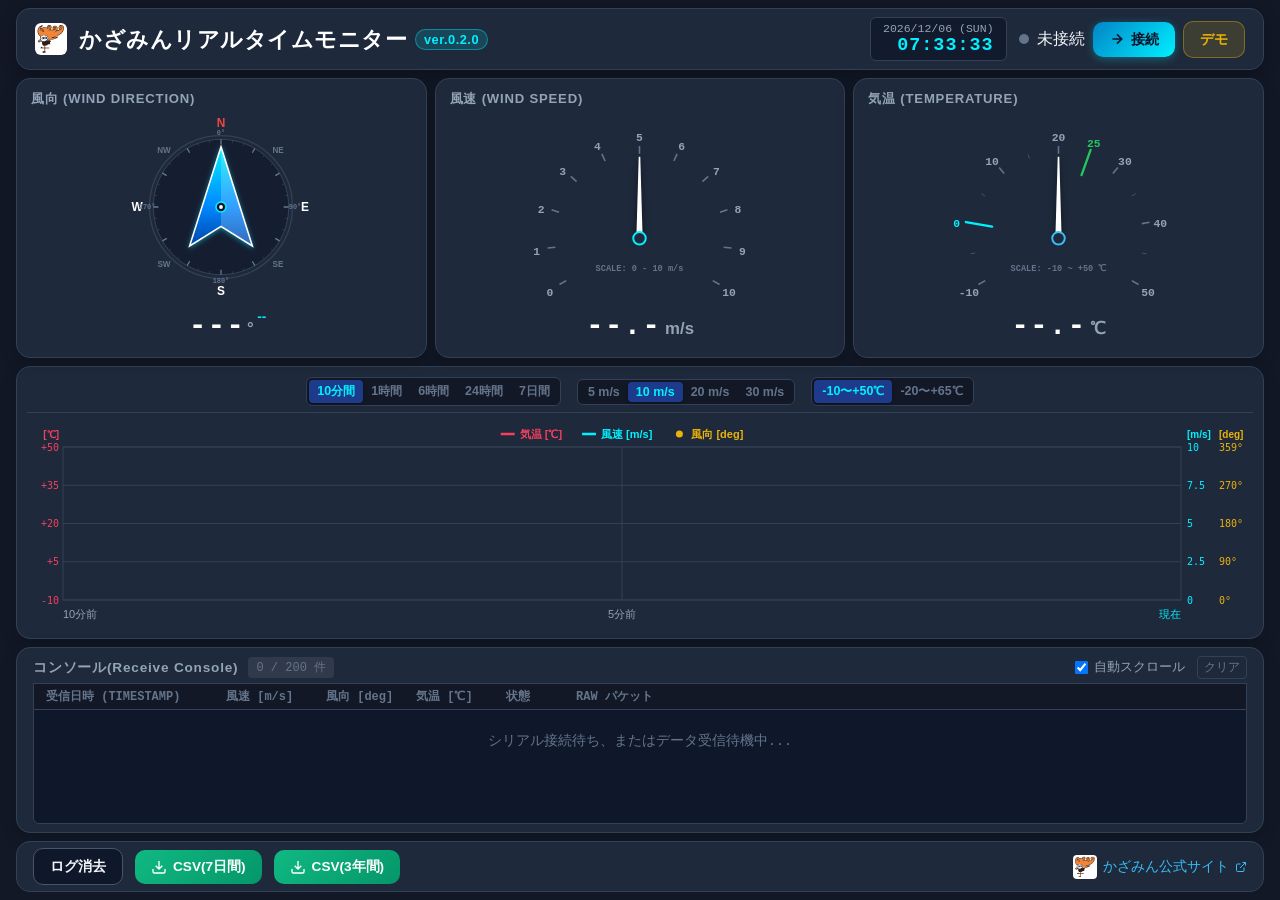
==== commit b7be63e3: "feat: issue #52 - 3年間長期ログ(16.8分間隔)の保存・CSVダウンロード・個別ログ消去機能の追加 & ver.0.2.0" ====
--- a/index.html
+++ b/index.html
@@ -2,141 +2,4587 @@
 <html lang="ja">
 <head>
   <meta charset="UTF-8">
-  <meta name="viewport" content="width=device-width, initial-scale=1.0">
-  <title>かざみんシリーズソフトウェア</title>
-  <link rel="icon" type="image/svg+xml" href="./latest/icons/kazamin.svg">
+  <meta name="viewport" content="width=device-width, initial-scale=1.0, maximum-scale=1.0, user-scalable=no">
+  <title>かざみんリアルタイムモニター ver.0.2.0</title>
+  <meta name="description" content="超音波風向風速計 かざみん (KZM100A/KZM100LR) Web Serial API リアルタイム計測モニター">
+  <meta name="theme-color" content="#131f3d">
+  <!-- PWA Manifest -->
+  <link rel="manifest" href="./manifest.json">
+  <!-- ファビコン (SVG) -->
+  <link rel="icon" type="image/svg+xml" href="[data-uri]">
   <style>
-    body {
-      font-family: -apple-system, BlinkMacSystemFont, "Segoe UI", Roboto, "Helvetica Neue", Arial, sans-serif;
-      max-width: 600px;
-      margin: 40px auto;
-      padding: 0 20px;
-      line-height: 1.6;
-      color: #333333;
-    }
-    h1 {
-      font-size: 1.6rem;
-      margin-bottom: 0.5rem;
-      color: #1a202c;
-    }
-    .lead {
-      color: #4a5568;
-      margin-top: 0;
-      margin-bottom: 1.75rem;
-    }
-    h2 {
-      font-size: 1.2rem;
-      margin-top: 1.5rem;
-      margin-bottom: 0.75rem;
-      color: #2d3748;
-    }
-    ul.version-list {
-      list-style: none;
-      padding: 0;
-      margin: 0 0 2rem 0;
-    }
-    ul.version-list li {
-      margin: 8px 0;
-      font-size: 1rem;
-    }
-    a {
-      color: #0066cc;
-      text-decoration: none;
-    }
-    a:hover {
-      text-decoration: underline;
-    }
-    .badge-latest {
-      display: inline-block;
-      background: #28a745;
-      color: #ffffff;
-      font-size: 0.75rem;
-      font-weight: bold;
-      padding: 2px 7px;
-      border-radius: 4px;
-      margin-left: 8px;
-      vertical-align: middle;
-      line-height: 1.2;
-    }
-    .readme-link,
-    .release-link {
-      margin-left: 4px;
-    }
-    .footer-links {
-      margin-top: 2rem;
-      padding-top: 1rem;
-      border-top: 1px solid #e2e8f0;
-    }
+/**
+ * main.css
+ * かざみんリアルタイムモニター (Web Serial Monitor) スタイルシート
+ */
+
+:root {
+  --bg-primary: #121826;
+  --bg-card: #1e293b;
+  --bg-card-hover: #27354a;
+  --bg-input: #0f172a;
+  --border-color: #334155;
+  --border-light: #475569;
+
+  --text-primary: #f1f5f9;
+  --text-secondary: #94a3b8;
+  --text-muted: #64748b;
+
+  --accent-cyan: #00f0ff;
+  --accent-blue: #38bdf8;
+  --accent-green: #22c55e;
+  --accent-yellow: #eab308;
+  --accent-red: #ef4444;
+
+  --font-family: -apple-system, BlinkMacSystemFont, "Segoe UI", Roboto, "Helvetica Neue", Arial, sans-serif;
+  --font-mono: ui-monospace, SFMono-Regular, Menlo, Monaco, Consolas, "Liberation Mono", "Courier New", monospace;
+
+  --radius-sm: 6px;
+  --radius-md: 10px;
+  --radius-lg: 14px;
+}
+
+* {
+  box-sizing: border-box;
+  margin: 0;
+  padding: 0;
+}
+
+body {
+  background-color: var(--bg-primary);
+  color: var(--text-primary);
+  font-family: var(--font-family);
+  min-height: 100vh;
+  display: flex;
+  flex-direction: column;
+  overflow-x: hidden;
+  -webkit-font-smoothing: antialiased;
+}
+
+/* アプリケーション全体コンテナ */
+.app-container {
+  display: flex;
+  flex-direction: column;
+  min-height: 100vh;
+  width: 100%;
+  max-width: 100%;
+  margin: 0;
+  padding: 8px 16px;
+  gap: 8px;
+  box-sizing: border-box;
+}
+
+/* ヘッダーエリア */
+.app-header {
+  display: flex;
+  align-items: center;
+  justify-content: space-between;
+  flex-wrap: wrap;
+  gap: 10px;
+  background-color: var(--bg-card);
+  border: 1px solid var(--border-color);
+  border-radius: var(--radius-lg);
+  padding: 8px 18px;
+  box-shadow: 0 4px 16px rgba(0, 0, 0, 0.3);
+  flex-shrink: 0;
+}
+
+.header-brand {
+  display: flex;
+  align-items: center;
+  gap: 12px;
+}
+
+.header-logo {
+  width: 32px;
+  height: 32px;
+  background-color: #ffffff;
+  border-radius: var(--radius-sm);
+  padding: 2px;
+  box-sizing: border-box;
+  display: block;
+  flex-shrink: 0;
+}
+
+.header-title {
+  font-size: 1.4rem;
+  font-weight: 700;
+  letter-spacing: 0.5px;
+  color: #ffffff;
+  display: flex;
+  align-items: center;
+  gap: 8px;
+}
+
+.header-version {
+  font-size: 0.8rem;
+  padding: 2px 8px;
+  background-color: rgba(0, 240, 255, 0.15);
+  color: var(--accent-cyan);
+  border: 1px solid rgba(0, 240, 255, 0.4);
+  border-radius: 9999px;
+  font-weight: 600;
+}
+
+.header-controls {
+  display: flex;
+  align-items: center;
+  gap: 12px;
+  flex-wrap: wrap;
+}
+
+/* デジタル時計 */
+.digital-clock-widget {
+  display: flex;
+  flex-direction: column;
+  align-items: flex-end;
+  background-color: rgba(15, 23, 42, 0.8);
+  padding: 4px 12px;
+  border-radius: var(--radius-sm);
+  border: 1px solid var(--border-color);
+}
+
+.clock-date {
+  font-size: 0.72rem;
+  color: var(--text-secondary);
+  font-family: var(--font-mono);
+}
+
+.clock-time {
+  font-size: 1.15rem;
+  font-weight: 700;
+  color: var(--accent-cyan);
+  font-family: var(--font-mono);
+  letter-spacing: 1px;
+}
+
+/* 接続ボタン & デモモード */
+.serial-controls {
+  display: flex;
+  align-items: center;
+  gap: 8px;
+}
+
+.btn {
+  padding: 8px 16px;
+  font-size: 0.9rem;
+  font-weight: 600;
+  border-radius: var(--radius-md);
+  border: none;
+  cursor: pointer;
+  transition: all 0.2s ease;
+  display: inline-flex;
+  align-items: center;
+  justify-content: center;
+  gap: 6px;
+}
+
+.btn-primary {
+  background: linear-gradient(135deg, #0284c7, #00f0ff);
+  color: #0b1329;
+  box-shadow: 0 2px 8px rgba(0, 240, 255, 0.3);
+}
+
+.btn-primary:hover {
+  filter: brightness(1.1);
+  transform: translateY(-1px);
+}
+
+.btn-danger {
+  background: linear-gradient(135deg, #dc2626, #ef4444);
+  color: #ffffff;
+  box-shadow: 0 2px 8px rgba(239, 68, 68, 0.3);
+}
+
+.btn-danger:hover {
+  filter: brightness(1.1);
+  transform: translateY(-1px);
+}
+
+.btn-secondary {
+  background-color: var(--bg-input);
+  color: var(--text-primary);
+  border: 1px solid var(--border-light);
+}
+
+.btn-secondary:hover {
+  background-color: var(--bg-card-hover);
+  border-color: var(--accent-cyan);
+}
+
+.btn-demo {
+  background-color: rgba(234, 179, 8, 0.15);
+  color: var(--accent-yellow);
+  border: 1px solid rgba(234, 179, 8, 0.4);
+}
+
+.btn-demo.active {
+  background: linear-gradient(135deg, #ca8a04, #eab308);
+  color: #0b1329;
+  font-weight: 700;
+}
+
+.connection-status-dot {
+  width: 10px;
+  height: 10px;
+  border-radius: 50%;
+  background-color: var(--text-muted);
+  display: inline-block;
+  margin-right: 4px;
+}
+
+.connection-status-dot.connected {
+  background-color: var(--accent-green);
+  box-shadow: 0 0 8px var(--accent-green);
+}
+
+.connection-status-dot.demo {
+  background-color: var(--accent-yellow);
+  box-shadow: 0 0 8px var(--accent-yellow);
+}
+
+/* メインコンテンツレイアウト */
+.app-main {
+  display: flex;
+  flex-direction: column;
+  gap: 8px;
+  flex: 1;
+  min-height: 0;
+}
+
+/* 上段: 3連メーターパネル */
+.gauges-section {
+  display: grid;
+  grid-template-columns: repeat(3, 1fr);
+  gap: 8px;
+  align-items: stretch;
+  flex: none;
+  min-height: 280px;
+}
+
+#gauge-dir-container,
+#gauge-speed-container,
+#gauge-temp-container {
+  height: 100%;
+  display: flex;
+  flex-direction: column;
+  min-height: 0;
+}
+
+.gauge-card {
+  background-color: var(--bg-card);
+  border: 1px solid var(--border-color);
+  border-radius: var(--radius-lg);
+  padding: 10px 14px;
+  display: flex;
+  flex-direction: column;
+  justify-content: space-between;
+  box-shadow: 0 4px 16px rgba(0, 0, 0, 0.2);
+  height: 280px;
+  position: relative;
+  overflow: hidden;
+}
+
+.gauge-header {
+  display: flex;
+  justify-content: space-between;
+  align-items: center;
+  margin-bottom: 4px;
+  min-height: 20px;
+  flex-shrink: 0;
+}
+
+.gauge-title {
+  font-size: 0.82rem;
+  font-weight: 700;
+  color: var(--text-secondary);
+  letter-spacing: 0.8px;
+}
+
+.gauge-badge {
+  font-size: 0.72rem;
+  font-weight: 700;
+  padding: 2px 6px;
+  border-radius: 4px;
+  background-color: var(--accent-red);
+  color: #ffffff;
+  animation: pulse-badge 1s infinite alternate;
+}
+
+@keyframes pulse-badge {
+  from { opacity: 0.7; }
+  to { opacity: 1; transform: scale(1.05); }
+}
+
+.gauge-body {
+  flex: 1;
+  display: flex;
+  align-items: center;
+  justify-content: center;
+  position: relative;
+  min-height: 180px;
+  max-height: 200px;
+}
+
+.gauge-footer {
+  margin-top: 4px;
+  text-align: center;
+  min-height: 42px;
+  display: flex;
+  flex-direction: column;
+  justify-content: center;
+  align-items: center;
+  flex-shrink: 0;
+}
+
+.gauge-value-display {
+  display: flex;
+  align-items: baseline;
+  justify-content: center;
+  gap: 4px;
+}
+
+.value-number {
+  font-size: 1.85rem;
+  font-weight: 800;
+  font-family: var(--font-mono);
+  color: #ffffff;
+  letter-spacing: 1px;
+}
+
+.value-number.error-text {
+  color: var(--accent-red);
+  animation: pulse-badge 0.8s infinite alternate;
+}
+
+.value-unit {
+  font-size: 1.05rem;
+  font-weight: 600;
+  color: var(--text-secondary);
+}
+
+.value-sub {
+  font-size: 0.85rem;
+  color: var(--accent-cyan);
+  margin-left: 8px;
+  font-weight: 600;
+}
+
+.dir-value-display {
+  position: relative;
+  display: flex;
+  justify-content: center;
+  align-items: baseline;
+  width: 100%;
+}
+
+.dir-main-val {
+  display: flex;
+  align-items: baseline;
+  justify-content: center;
+  gap: 2px;
+}
+
+.dir-name-label {
+  position: absolute;
+  left: calc(50% + 36px);
+  white-space: nowrap;
+  margin-left: 0;
+}
+
+/* コンパス SVG */
+.compass-svg {
+  height: 100%;
+  min-height: 180px;
+  max-height: 200px;
+  width: auto;
+  max-width: 100%;
+}
+
+.compass-outer-ring {
+  fill: none;
+  stroke: var(--border-color);
+  stroke-width: 2;
+}
+
+.compass-inner-ring {
+  fill: rgba(15, 23, 42, 0.6);
+  stroke: var(--border-light);
+  stroke-width: 1;
+}
+
+.compass-label {
+  fill: var(--text-secondary);
+  text-anchor: middle;
+  dominant-baseline: central;
+  font-weight: 700;
+}
+
+.compass-label.major-label {
+  font-size: 19px;
+  font-weight: 800;
+  fill: #ffffff;
+}
+
+.compass-label.label-n {
+  fill: var(--accent-red);
+}
+
+.compass-label.minor-label {
+  font-size: 13px;
+  font-weight: 700;
+  fill: var(--text-muted);
+}
+
+.compass-deg-label {
+  font-size: 11px;
+  font-weight: 600;
+  fill: var(--text-muted);
+  text-anchor: middle;
+  dominant-baseline: central;
+  font-family: var(--font-mono);
+}
+
+/* スピードメーター SVG */
+.speed-svg {
+  height: 100%;
+  min-height: 180px;
+  max-height: 200px;
+  width: auto;
+  max-width: 100%;
+}
+
+.speed-arc-track {
+  fill: none;
+  stroke: #1e293b;
+  stroke-width: 16;
+  stroke-linecap: round;
+}
+
+.speed-arc-fill {
+  fill: none;
+  stroke-width: 16;
+  stroke-linecap: round;
+  transition: stroke-dashoffset 0.4s ease;
+}
+
+.speed-arc-mask {
+  fill: none;
+  stroke: #ffffff;
+  stroke-width: 16;
+  stroke-linecap: round;
+  transition: stroke-dashoffset 0.4s cubic-bezier(0.2, 0.8, 0.2, 1);
+}
+
+.speed-arc-seg {
+  fill: none;
+  stroke-width: 16;
+  stroke-linecap: butt;
+}
+
+.speed-arc-error {
+  fill: none;
+  stroke-width: 16;
+  stroke-linecap: round;
+}
+
+.speed-tick-text {
+  font-size: 14.5px;
+  font-weight: 700;
+  fill: var(--text-secondary);
+  font-family: var(--font-mono);
+}
+
+.speed-scale-indicator {
+  font-size: 11px;
+  font-weight: 600;
+  fill: var(--text-muted);
+  text-anchor: middle;
+  font-family: var(--font-mono);
+}
+
+/* 温度計 SVG・スタイル */
+.temp-svg {
+  height: 100%;
+  min-height: 180px;
+  max-height: 200px;
+  width: auto;
+  max-width: 100%;
+}
+
+.temp-arc-track {
+  fill: none;
+  stroke: #1e293b;
+  stroke-width: 16;
+  stroke-linecap: round;
+}
+
+.temp-arc-mask {
+  fill: none;
+  stroke: #ffffff;
+  stroke-width: 16;
+  stroke-linecap: round;
+  transition: stroke-dashoffset 0.4s cubic-bezier(0.2, 0.8, 0.2, 1);
+}
+
+.temp-arc-seg {
+  fill: none;
+  stroke-width: 16;
+  stroke-linecap: butt;
+}
+
+.temp-tick-text {
+  font-size: 14.5px;
+  font-weight: 700;
+  fill: var(--text-secondary);
+  font-family: var(--font-mono);
+}
+
+.temp-scale-indicator {
+  font-size: 11px;
+  font-weight: 600;
+  fill: var(--text-muted);
+  text-anchor: middle;
+  font-family: var(--font-mono);
+}
+
+/* 中段: 時間軸グラフパネル */
+.chart-section {
+  background-color: var(--bg-card);
+  border: 1px solid var(--border-color);
+  border-radius: var(--radius-lg);
+  padding: 10px 10px;
+  box-shadow: 0 4px 16px rgba(0, 0, 0, 0.2);
+  display: flex;
+  flex-direction: column;
+  flex: 1.35;
+  min-height: 0;
+}
+
+.chart-panel {
+  display: flex;
+  flex-direction: column;
+  flex: 1;
+  min-height: 0;
+}
+
+.chart-controls-bar {
+  display: flex;
+  align-items: center;
+  justify-content: center;
+  flex-wrap: wrap;
+  gap: 16px;
+  margin-bottom: 6px;
+  padding-bottom: 6px;
+  border-bottom: 1px solid var(--border-color);
+  flex-shrink: 0;
+}
+
+.control-group {
+  display: flex;
+  align-items: center;
+  gap: 8px;
+  flex-wrap: wrap;
+}
+
+.control-label {
+  font-size: 0.8rem;
+  color: var(--text-secondary);
+  font-weight: 600;
+}
+
+.btn-group {
+  display: inline-flex;
+  background-color: var(--bg-primary);
+  border-radius: var(--radius-sm);
+  padding: 2px;
+  border: 1px solid var(--border-color);
+}
+
+.btn-scale {
+  background: none;
+  border: none;
+  color: var(--text-muted);
+  padding: 3px 8px;
+  font-size: 0.78rem;
+  font-weight: 600;
+  border-radius: 4px;
+  cursor: pointer;
+  transition: all 0.2s ease;
+}
+
+.btn-scale:hover {
+  color: var(--text-primary);
+}
+
+.btn-scale.active {
+  background-color: #1e3a8a;
+  color: var(--accent-cyan);
+  box-shadow: 0 1px 4px rgba(0, 0, 0, 0.3);
+}
+
+.chart-canvas-wrapper {
+  width: 100%;
+  position: relative;
+  flex: 1;
+  min-height: 160px;
+  height: auto;
+}
+
+#time-series-canvas {
+  position: absolute;
+  top: 0;
+  left: 0;
+  width: 100%;
+  height: 100%;
+  display: block;
+}
+
+/* 下段: 受信コンソール & CSV出力 */
+.bottom-section {
+  display: flex;
+  flex-direction: column;
+  flex: 1;
+  min-height: 0;
+}
+
+#console-container {
+  display: flex;
+  flex-direction: column;
+  flex: 1;
+  height: 100%;
+  min-height: 0;
+}
+
+.console-card {
+  background-color: var(--bg-card);
+  border: 1px solid var(--border-color);
+  border-radius: var(--radius-lg);
+  padding: 8px 16px;
+  box-shadow: 0 4px 16px rgba(0, 0, 0, 0.2);
+  display: flex;
+  flex-direction: column;
+  flex: 1;
+  min-height: 0;
+}
+
+.console-header {
+  display: flex;
+  justify-content: space-between;
+  align-items: center;
+  margin-bottom: 4px;
+  flex-wrap: wrap;
+  gap: 8px;
+  flex-shrink: 0;
+}
+
+.console-title-area {
+  display: flex;
+  align-items: center;
+  gap: 10px;
+}
+
+.console-title {
+  font-size: 0.85rem;
+  font-weight: 700;
+  color: var(--text-secondary);
+  letter-spacing: 0.8px;
+}
+
+.console-count-badge {
+  font-size: 0.75rem;
+  background-color: rgba(255, 255, 255, 0.08);
+  padding: 2px 8px;
+  border-radius: 4px;
+  color: var(--text-muted);
+  font-family: var(--font-mono);
+}
+
+.console-actions {
+  display: flex;
+  align-items: center;
+  gap: 12px;
+}
+
+.auto-scroll-label {
+  font-size: 0.8rem;
+  color: var(--text-secondary);
+  display: flex;
+  align-items: center;
+  gap: 6px;
+  cursor: pointer;
+}
+
+.btn-clear-console {
+  background: none;
+  border: 1px solid var(--border-color);
+  color: var(--text-muted);
+  padding: 2px 6px;
+  font-size: 0.75rem;
+  border-radius: 4px;
+  cursor: pointer;
+}
+
+.btn-clear-console:hover {
+  color: var(--text-primary);
+  border-color: var(--border-light);
+}
+
+.console-table-header {
+  display: grid;
+  grid-template-columns: 180px 100px 90px 90px 70px 1fr;
+  padding: 4px 12px;
+  background-color: var(--bg-primary);
+  border: 1px solid var(--border-color);
+  border-bottom: none;
+  font-size: 0.75rem;
+  font-weight: 700;
+  color: var(--text-muted);
+  font-family: var(--font-mono);
+  flex-shrink: 0;
+}
+
+.console-body {
+  flex: 1;
+  min-height: 65px;
+  height: auto;
+  overflow-y: auto;
+  background-color: #0f172a;
+  border: 1px solid var(--border-color);
+  border-radius: 0 0 var(--radius-sm) var(--radius-sm);
+  padding: 2px 0;
+  font-family: var(--font-mono);
+  font-size: 0.82rem;
+}
+
+.console-placeholder {
+  color: var(--text-muted);
+  padding: 20px;
+  text-align: center;
+  font-size: 0.85rem;
+}
+
+.console-row {
+  display: grid;
+  grid-template-columns: 180px 100px 90px 90px 70px 1fr;
+  padding: 3px 12px;
+  border-bottom: 1px solid rgba(255, 255, 255, 0.03);
+  align-items: center;
+  transition: background-color 0.1s ease;
+}
+
+.console-row:hover {
+  background-color: rgba(255, 255, 255, 0.04);
+}
+
+.console-row.row-error {
+  background-color: rgba(239, 68, 68, 0.15);
+  color: #fca5a5;
+}
+
+.col-speed.val-error {
+  color: var(--accent-red);
+  font-weight: 700;
+}
+
+.badge-ok {
+  color: var(--accent-green);
+  font-weight: 700;
+}
+
+.badge-err {
+  color: var(--accent-red);
+  font-weight: 700;
+}
+
+.col-raw {
+  color: var(--text-muted);
+  overflow: hidden;
+  text-overflow: ellipsis;
+  white-space: nowrap;
+}
+
+/* フッターエリア */
+.app-footer {
+  display: flex;
+  align-items: center;
+  justify-content: space-between;
+  flex-wrap: wrap;
+  gap: 8px;
+  padding: 6px 16px;
+  background-color: var(--bg-card);
+  border: 1px solid var(--border-color);
+  border-radius: var(--radius-lg);
+  margin-top: 0;
+  flex-shrink: 0;
+}
+
+.footer-left {
+  display: flex;
+  align-items: center;
+  flex-wrap: wrap;
+  gap: 12px;
+}
+
+.footer-link {
+  color: var(--accent-blue);
+  text-decoration: none;
+  font-size: 0.85rem;
+  display: flex;
+  align-items: center;
+  gap: 6px;
+  transition: color 0.2s;
+}
+
+.footer-link:hover {
+  color: var(--accent-cyan);
+  text-decoration: underline;
+}
+
+.footer-logo {
+  width: 24px;
+  height: 24px;
+  background-color: #ffffff;
+  border-radius: 4px;
+  padding: 1.5px;
+  box-sizing: border-box;
+  display: inline-block;
+  vertical-align: middle;
+  flex-shrink: 0;
+}
+
+.footer-right {
+  display: flex;
+  align-items: center;
+  gap: 16px;
+}
+
+.btn-csv {
+  background: linear-gradient(135deg, #10b981, #059669);
+  color: #ffffff;
+  padding: 8px 16px;
+  font-size: 0.85rem;
+}
+
+.btn-csv:hover {
+  filter: brightness(1.1);
+}
+
+/* モーダルダイアログ（ログ消去選択） */
+.modal-overlay {
+  position: fixed;
+  inset: 0;
+  background-color: rgba(11, 19, 41, 0.78);
+  backdrop-filter: blur(3px);
+  display: flex;
+  align-items: center;
+  justify-content: center;
+  z-index: 1000;
+  padding: 16px;
+}
+
+.modal-overlay[hidden] {
+  display: none !important;
+}
+
+.modal-dialog {
+  background-color: var(--bg-card);
+  border: 1px solid var(--border-light);
+  border-radius: var(--radius-lg);
+  padding: 20px 24px;
+  max-width: 400px;
+  width: 100%;
+  box-shadow: 0 12px 32px rgba(0, 0, 0, 0.5);
+  display: flex;
+  flex-direction: column;
+  gap: 14px;
+}
+
+.modal-title {
+  font-size: 1.1rem;
+  font-weight: 700;
+  color: var(--text-primary);
+}
+
+.modal-message {
+  font-size: 0.9rem;
+  color: var(--text-secondary);
+  line-height: 1.5;
+}
+
+.modal-actions {
+  display: flex;
+  flex-direction: column;
+  gap: 10px;
+  margin-top: 4px;
+}
+
+/* 16:9 大画面およびデスクトップ表示（全画面表示最適化） */
+@media (min-width: 901px) and (min-height: 800px) {
+  body {
+    height: 100vh;
+    overflow: hidden;
+  }
+  .app-container {
+    height: 100vh;
+    max-height: 100vh;
+    overflow: hidden;
+  }
+}
+
+/* タブレット・中画面対応 */
+@media (max-width: 900px) {
+  body {
+    overflow-y: auto;
+  }
+  .app-container {
+    height: auto;
+    min-height: 100vh;
+    padding: 10px 12px;
+    gap: 12px;
+  }
+  .gauge-card {
+    height: 280px;
+    min-height: 280px;
+    padding: 10px 10px;
+  }
+  .gauge-title {
+    font-size: 0.78rem;
+    letter-spacing: 0.5px;
+  }
+  .gauge-body {
+    min-height: 180px;
+    max-height: 200px;
+  }
+  .compass-svg, .speed-svg, .temp-svg {
+    max-height: 200px;
+  }
+  .chart-section {
+    flex: none;
+    height: auto;
+  }
+  .chart-canvas-wrapper {
+    height: 360px;
+    min-height: 360px;
+  }
+  #time-series-canvas {
+    position: relative;
+    height: 360px;
+  }
+  .bottom-section {
+    flex: none;
+    height: auto;
+  }
+  .console-body {
+    height: 180px;
+    flex: none;
+  }
+}
+
+/* 横方向に余裕が無い場合（スマートフォン縦画面・狭画面）: 3連メーターを縦並びに配置 */
+@media (max-width: 600px) and (orientation: portrait), (max-width: 520px) {
+  .gauges-section {
+    grid-template-columns: 1fr;
+    flex: none;
+  }
+}
+
+/* スマホ対応 */
+@media (max-width: 680px) {
+  .app-header {
+    flex-direction: column;
+    align-items: flex-start;
+  }
+  .header-controls {
+    width: 100%;
+    justify-content: space-between;
+  }
+  .chart-canvas-wrapper {
+    height: 320px;
+    min-height: 320px;
+  }
+  #time-series-canvas {
+    height: 320px;
+  }
+  .console-table-header, .console-row {
+    grid-template-columns: 120px 70px 60px 60px 50px 1fr;
+    font-size: 0.72rem;
+  }
+  .app-footer {
+    flex-direction: column;
+    align-items: flex-start;
+  }
+}
+
+/* 画面高さが小さい場合のスクロール許可 */
+@media (max-height: 799px) and (min-width: 901px) {
+  body {
+    overflow-y: auto;
+  }
+  .app-container {
+    height: auto;
+    min-height: 100vh;
+  }
+  .gauge-card {
+    height: 280px;
+    min-height: 280px;
+  }
+  .chart-section {
+    flex: none;
+    height: auto;
+  }
+  .chart-canvas-wrapper {
+    min-height: 240px;
+    height: 240px;
+  }
+  #time-series-canvas {
+    position: relative;
+    height: 240px;
+  }
+  .bottom-section {
+    flex: none;
+    height: auto;
+  }
+  .console-card {
+    flex: none;
+    height: auto;
+  }
+  .console-body {
+    height: 120px;
+    min-height: 120px;
+    max-height: 120px;
+    flex: none;
+  }
+}
   </style>
+  <script>
+    window.onerror = function(msg, url, lineNo, columnNo, error) {
+      console.error('[Kazamin Monitor] Unhandled Error:', msg, 'at', url + ':' + lineNo, error);
+      return false;
+    };
+    window.addEventListener('unhandledrejection', function(event) {
+      console.error('[Kazamin Monitor] Unhandled Promise Rejection:', event.reason);
+    });
+  </script>
 </head>
 <body>
-  <h1>かざみんシリーズソフトウェア</h1>
-  <p class="lead">こちらより、かざみんシリーズのソフトウェアをご利用いただけます。</p>
-
-  <h2>かざみんリアルタイムモニター(KZM100A/KZM100LR)</h2>
-  <ul id="version-list" class="version-list">
-    <li><a href="./ver.0.1.10/">ver.0.1.10</a> <span class="readme-link">(<a href="https://github.com/HAITAKA99/KZM100_SerialMon/blob/main/README.md" target="_blank" rel="noopener noreferrer">README</a>)</span> <span class="release-link">(<a href="https://github.com/HAITAKA99/KZM100_SerialMon/releases/tag/ver.0.1.10" target="_blank" rel="noopener noreferrer">Release</a>)</span> <span class="badge-latest">最新</span></li>
-    <li><a href="./ver.0.1.9/">ver.0.1.9</a> <span class="readme-link">(<a href="https://github.com/HAITAKA99/KZM100_SerialMon/blob/main/README.md" target="_blank" rel="noopener noreferrer">README</a>)</span> <span class="release-link">(<a href="https://github.com/HAITAKA99/KZM100_SerialMon/releases/tag/ver.0.1.9" target="_blank" rel="noopener noreferrer">Release</a>)</span></li>
-    <li><a href="./ver.0.1.8/">ver.0.1.8</a> <span class="readme-link">(<a href="https://github.com/HAITAKA99/KZM100_SerialMon/blob/main/README.md" target="_blank" rel="noopener noreferrer">README</a>)</span> <span class="release-link">(<a href="https://github.com/HAITAKA99/KZM100_SerialMon/releases/tag/ver.0.1.8" target="_blank" rel="noopener noreferrer">Release</a>)</span></li>
-    <li><a href="./ver.0.1.7/">ver.0.1.7</a> <span class="readme-link">(<a href="https://github.com/HAITAKA99/KZM100_SerialMon/blob/main/README.md" target="_blank" rel="noopener noreferrer">README</a>)</span> <span class="release-link">(<a href="https://github.com/HAITAKA99/KZM100_SerialMon/releases/tag/ver.0.1.7" target="_blank" rel="noopener noreferrer">Release</a>)</span></li>
-    <li><a href="./ver.0.1.6/">ver.0.1.6</a> <span class="readme-link">(<a href="https://github.com/HAITAKA99/KZM100_SerialMon/blob/main/README.md" target="_blank" rel="noopener noreferrer">README</a>)</span> <span class="release-link">(<a href="https://github.com/HAITAKA99/KZM100_SerialMon/releases/tag/ver.0.1.6" target="_blank" rel="noopener noreferrer">Release</a>)</span></li>
-    <li><a href="./ver.0.1.5/">ver.0.1.5</a> <span class="readme-link">(<a href="https://github.com/HAITAKA99/KZM100_SerialMon/blob/main/README.md" target="_blank" rel="noopener noreferrer">README</a>)</span> <span class="release-link">(<a href="https://github.com/HAITAKA99/KZM100_SerialMon/releases/tag/ver.0.1.5" target="_blank" rel="noopener noreferrer">Release</a>)</span></li>
-    <li><a href="./ver.0.1.3/">ver.0.1.3</a> <span class="readme-link">(<a href="https://github.com/HAITAKA99/KZM100_SerialMon/blob/main/README.md" target="_blank" rel="noopener noreferrer">README</a>)</span> <span class="release-link">(<a href="https://github.com/HAITAKA99/KZM100_SerialMon/releases/tag/ver.0.1.3" target="_blank" rel="noopener noreferrer">Release</a>)</span></li>
-    <li><a href="./ver.0.1.2/">ver.0.1.2</a> <span class="readme-link">(<a href="https://github.com/HAITAKA99/KZM100_SerialMon/blob/main/README.md" target="_blank" rel="noopener noreferrer">README</a>)</span> <span class="release-link">(<a href="https://github.com/HAITAKA99/KZM100_SerialMon/releases/tag/ver.0.1.2" target="_blank" rel="noopener noreferrer">Release</a>)</span></li>
-    <li><a href="./ver.0.1.1/">ver.0.1.1</a> <span class="readme-link">(<a href="https://github.com/HAITAKA99/KZM100_SerialMon/blob/main/README.md" target="_blank" rel="noopener noreferrer">README</a>)</span> <span class="release-link">(<a href="https://github.com/HAITAKA99/KZM100_SerialMon/releases/tag/ver.0.1.1" target="_blank" rel="noopener noreferrer">Release</a>)</span></li>
-    <li><a href="./ver.0.1.0/">ver.0.1.0</a> <span class="readme-link">(<a href="https://github.com/HAITAKA99/KZM100_SerialMon/blob/main/README.md" target="_blank" rel="noopener noreferrer">README</a>)</span> <span class="release-link">(<a href="https://github.com/HAITAKA99/KZM100_SerialMon/releases/tag/ver.0.1.0" target="_blank" rel="noopener noreferrer">Release</a>)</span></li>
-  </ul>
-
-  <div class="footer-links">
-    <p><a href="https://kazamin.jp/" target="_blank" rel="noopener noreferrer">kazamin.jp へのリンク</a></p>
+  <!-- かざみん アイコンシンボル定義 (スタンドアロン単一ファイル配信用) -->
+  <svg style="display: none;" xmlns="http://www.w3.org/2000/svg">
+    <symbol id="kazamin-icon" viewBox="0 0 562 562">
+      <path d="M0 0 C8.23898198 6.1102498 13.15113702 15.25733408 15.375 25.1875 C18.17293761 43.38851682 11.66185852 61.69225311 1.61328125 76.73046875 C1.08089844 77.47941406 0.54851562 78.22835937 0 79 C-0.52207031 79.75925781 -1.04414063 80.51851563 -1.58203125 81.30078125 C-2.04996094 81.86152344 -2.51789063 82.42226562 -3 83 C-3.66 83 -4.32 83 -5 83 C-5.99 84.98 -5.99 84.98 -7 87 C-3.12420376 87.90892567 0.47618839 88.12881615 4.453125 88.1328125 C6.33028198 88.13583374 6.33028198 88.13583374 8.24536133 88.13891602 C9.58024269 88.13482954 10.91512244 88.13018074 12.25 88.125 C12.92340424 88.12378143 13.59680847 88.12256287 14.2906189 88.12130737 C27.59476472 88.09295808 40.78878965 87.68142677 54 86 C54.22101175 83.85381922 54.22101175 83.85381922 52.42578125 82.22265625 C51.72839844 81.50980469 51.03101563 80.79695313 50.3125 80.0625 C44.73725627 73.93368597 40.54867515 66.41301899 40 58 C39.94972656 57.360625 39.89945312 56.72125 39.84765625 56.0625 C39.29661774 43.71923746 43.81383316 31.71010236 51.6875 22.3125 C61.14539004 12.28784502 72.47433587 6.77731902 86.2265625 5.76171875 C99.30136912 5.476177 109.63999243 8.958204 120 17 C131.46750941 27.31672062 136.68075178 40.82993521 138.3125 55.8828125 C139.05251987 72.48700842 133.2145541 88.86818235 125 103 C145.21273815 98.82563016 164.60836976 92.39572414 183 83 C179.82460444 79.57421051 179.82460444 79.57421051 176 77 C176 76.34 176 75.68 176 75 C175.4121875 74.76023437 174.824375 74.52046875 174.21875 74.2734375 C168.35827926 70.90985746 164.92804126 63.54076481 162.5625 57.4375 C159.49637875 47.13745633 159.43565639 35.40799173 163.74609375 25.48046875 C164.15988281 24.66191406 164.57367188 23.84335937 165 23 C165.42410156 22.15050781 165.84820312 21.30101563 166.28515625 20.42578125 C173.77134967 6.80883333 186.00811988 -1.44173022 200.4375 -6.5 C213.4456579 -10.0649641 225.92722852 -8.32079729 238.0625 -2.875 C251.86591648 4.48682212 259.04949265 16.25483319 264.0546875 30.640625 C271.90907654 58.55291662 260.91181209 90.08070688 248.16894531 114.81933594 C242.54363884 125.31332871 235.40022624 134.7081788 228 144 C227.28457031 144.94746094 226.56914062 145.89492187 225.83203125 146.87109375 C225.22746094 147.57363281 224.62289063 148.27617187 224 149 C223.34 149 222.68 149 222 149 C221.74734375 149.57621094 221.4946875 150.15242187 221.234375 150.74609375 C216.48629574 159.41584606 206.65745489 165.65891115 198.90332031 171.54980469 C196.99621206 173.00288614 195.10316818 174.47292961 193.2109375 175.9453125 C183.94035355 183.09787594 174.30503556 189.49454169 164.31103516 195.59033203 C162.82825182 196.49478914 161.34847027 197.40419666 159.87255859 198.31982422 C128.10528785 218.01628934 92.55238331 230.61115584 57.13745117 241.99121094 C55.08816705 242.65012013 53.04214447 243.31928518 51 244 C66.81666216 246.26474146 82.42447075 245.36376336 98 242 C98.66273926 241.86078125 99.32547852 241.7215625 100.00830078 241.578125 C112.93574511 238.80176112 125.84672913 234.69239506 137.91015625 229.26953125 C141.24187645 227.90061966 142.64815784 227.81699688 146 229 C147 230 147 230 147.55078125 232.67578125 C146.93097948 236.41657068 146.55183462 236.78163559 143.73046875 239.04296875 C142.23270952 240.11468065 140.71686133 241.16138938 139.1875 242.1875 C138.37434326 242.74993408 137.56118652 243.31236816 136.72338867 243.8918457 C85.24555433 278.96633903 22.9675512 290.67405003 -38.30175781 281.43652344 C-44.24403011 280.47517862 -50.136002 279.36439557 -56 278 C-56.2578125 278.89332031 -56.515625 279.78664063 -56.78125 280.70703125 C-57.99164501 283.97742546 -59.29939669 286.01600488 -61.5 288.6875 C-63.45970464 291.09145971 -65.27642504 293.41463756 -67 296 C-67.66 296 -68.32 296 -69 296 C-69.268125 296.639375 -69.53625 297.27875 -69.8125 297.9375 C-71 300 -71 300 -74 301 C-74 301.66 -74 302.32 -74 303 C-74.66 303.33 -75.32 303.66 -76 304 C-66.76725725 304.58027014 -58.9035965 303.99434603 -50 301.5 C-33.91275291 297.08702413 -20.09514142 298.0970253 -5.0625 305.9375 C4.78739909 311.64612765 4.78739909 311.64612765 7.0625 316.0625 C6.97165795 318.8786037 5.88810175 319.94281451 4 322 C1.4765625 323.0546875 1.4765625 323.0546875 -1.375 323.875 C-6.75412743 325.70830895 -9.08089266 327.10343285 -12 332 C-14.96395159 338.75780962 -13.41739754 343.20722348 -11.04296875 350.046875 C-10.69878906 351.02140625 -10.35460937 351.9959375 -10 353 C-8.64083042 357.45642874 -8.84583593 361.49633882 -10 366 C-15.73231253 373.81678981 -25.8701315 376.42540059 -34.9453125 378.45703125 C-39.79805374 379.3138684 -43.77048586 378.32110703 -48.3515625 376.6015625 C-51.9962947 375.77370297 -53.70471357 376.24605722 -57 378 C-58.58199929 380.43429411 -59.73413036 382.50618559 -60.875 385.125 C-61.18179688 385.78371094 -61.48859375 386.44242187 -61.8046875 387.12109375 C-62.55498855 388.73893038 -63.28006225 390.3684251 -64 392 C-64.66 392 -65.32 392 -66 392 C-66.33 392.99 -66.66 393.98 -67 395 C-69.546875 396.5703125 -69.546875 396.5703125 -72.75 398.125 C-73.79671875 398.64320313 -74.8434375 399.16140625 -75.921875 399.6953125 C-81.58609688 402.09613751 -86.7530628 402.15502198 -92.8125 402.125 C-93.58142578 402.12886719 -94.35035156 402.13273437 -95.14257812 402.13671875 C-100.17944806 402.1282177 -105.01409716 401.71633268 -110 401 C-111.24551699 405.81398781 -111.12689044 410.52346887 -111.09765625 415.45703125 C-111.0962413 416.35999435 -111.09482635 417.26295746 -111.09336853 418.19328308 C-111.08778823 421.06638963 -111.07523934 423.93941716 -111.0625 426.8125 C-111.05748245 428.76497283 -111.05291999 430.71744689 -111.04882812 432.66992188 C-111.03782525 437.44664485 -111.02057418 442.22330904 -111 447 C-110.00663635 446.99111755 -109.01327271 446.98223511 -107.98980713 446.9730835 C-98.63164962 446.89202258 -89.27356327 446.83204664 -79.91513443 446.79275131 C-75.10375596 446.77187 -70.29266075 446.74354246 -65.48144531 446.69824219 C-60.83895837 446.65480378 -56.19674399 446.63086699 -51.55406952 446.62049103 C-49.78220071 446.61309604 -48.01034693 446.59865537 -46.23859406 446.57707977 C-43.75801779 446.54807185 -41.27856996 446.54404281 -38.79785156 446.54589844 C-38.06417358 446.53151733 -37.33049561 446.51713623 -36.57458496 446.50231934 C-33.13007132 446.53022876 -31.30072081 446.77578163 -28.50482178 448.8604126 C-27 451 -27 451 -27.125 453.6875 C-28 456 -28 456 -30 457 C-32.5622268 457.12226853 -35.09908818 457.18565577 -37.66259766 457.20532227 C-38.45292892 457.21522186 -39.24326019 457.22512146 -40.05754089 457.23532104 C-42.6763507 457.26697122 -45.29517866 457.29170733 -47.9140625 457.31640625 C-49.72724892 457.33697274 -51.54043052 457.35796913 -53.35360718 457.37937927 C-58.13098242 457.43463142 -62.90840115 457.48402682 -67.68585205 457.53222656 C-73.41527068 457.59123999 -79.14460964 457.65748523 -84.8739624 457.72252655 C-93.58259304 457.82057561 -102.29127425 457.90940458 -111 458 C-111 480.11 -111 502.22 -111 525 C-108.69 526.32 -106.38 527.64 -104 529 C-102.56695936 531.86608129 -102.69355845 533.81300783 -103 537 C-105.72096784 541.94243434 -108.60491276 544.41190252 -113.4375 547.25 C-115.10619141 548.24773437 -115.10619141 548.24773437 -116.80859375 549.265625 C-122.82911009 552.53748455 -127.28282673 553.38825298 -134.0625 553.4375 C-134.86494141 553.47037109 -135.66738281 553.50324219 -136.49414062 553.53710938 C-138.7728719 553.55791107 -140.77620985 553.50171217 -143 553 C-145.55859375 550.59765625 -145.55859375 550.59765625 -147 548 C-147 547.34 -147 546.68 -147 546 C-147.680625 546.226875 -148.36125 546.45375 -149.0625 546.6875 C-152.98783202 547.10508851 -155.85524116 546.31013091 -159 544 C-161.62385212 540.51687468 -162.84745919 537.11136879 -163.4375 532.8125 C-162.91265031 529.4384663 -162.11920656 527.68432831 -160 525 C-155.70165055 521.73172838 -151.58321517 519.97687165 -146.375 518.75 C-145.67785889 518.58161621 -144.98071777 518.41323242 -144.26245117 518.23974609 C-136.08563809 516.3927351 -128.87750634 515.84899747 -121 519 C-121 498.54 -121 478.08 -121 457 C-126.59582031 457.05800781 -132.19164062 457.11601562 -137.95703125 457.17578125 C-141.49807578 457.20132331 -145.03900705 457.22539231 -148.58007812 457.24414062 C-154.20312021 457.27405283 -159.82575599 457.30947117 -165.44848633 457.37719727 C-169.98076012 457.4314483 -174.51259836 457.46140586 -179.04517174 457.47438622 C-180.77602689 457.48363861 -182.50685769 457.50170637 -184.23752785 457.52865028 C-186.65863531 457.56485067 -189.07793387 457.56994941 -191.49926758 457.56762695 C-192.21783936 457.58560333 -192.93641113 457.60357971 -193.67675781 457.62210083 C-195.67805481 457.60127258 -195.67805481 457.60127258 -199 457 C-200.96879578 454.46452332 -200.96879578 454.46452332 -202 452 C-200.01966068 448.46624164 -197.9154667 445.65926699 -195.05859375 442.79296875 C-194.31029297 442.04208984 -193.56199219 441.29121094 -192.79101562 440.51757812 C-192.01435547 439.74865234 -191.23769531 438.97972656 -190.4375 438.1875 C-189.26670898 437.00510742 -189.26670898 437.00510742 -188.07226562 435.79882812 C-186.95174805 434.68217773 -186.95174805 434.68217773 -185.80859375 433.54296875 C-185.12595459 432.86258545 -184.44331543 432.18220215 -183.73999023 431.48120117 C-182 430 -182 430 -180 430 C-179.67 429.01 -179.34 428.02 -179 427 C-176.6875 426.375 -176.6875 426.375 -174 426 C-171 428 -171 428 -170.48828125 429.8125 C-170.43027344 430.534375 -170.37226563 431.25625 -170.3125 432 C-170.24675781 432.70125 -170.18101562 433.4025 -170.11328125 434.125 C-169.94430483 438.41350505 -170 442.70816722 -170 447 C-154.16 447 -138.32 447 -122 447 C-121.67 432.48 -121.34 417.96 -121 403 C-125.95 403.66 -130.9 404.32 -136 405 C-144.51288591 405 -148.9943489 403.92630421 -155.5625 398.5625 C-166.93167243 387.76178619 -170.53455496 373.36047139 -171.875 358.25 C-172.3922153 346.07739814 -171.19583838 333.75852772 -168 322 C-173.93715246 320.23873946 -177.49508858 322.13283635 -182.8125 324.625 C-199.00453027 331.81203845 -220.02753736 339.96926017 -237.8125 334.8125 C-243.22645129 332.75959078 -245.9927996 329.74581403 -248.875 324.75 C-250.27941612 320.06861292 -250.41756367 316.68107564 -249 312 C-246.52085462 307.12536139 -244.18339863 303.14756863 -239 301 C-239 300.34 -239 299.68 -239 299 C-229.86508609 292.2322203 -219.3120744 287.64352093 -209 283 C-209.2165625 282.01902344 -209.433125 281.03804688 -209.65625 280.02734375 C-213.44813028 262.01084907 -212.38424569 247.06477977 -205.2421875 230.125 C-203.87687098 227.25071385 -203.87687098 227.25071385 -204 225 C-205.68006144 223.49457477 -205.68006144 223.49457477 -207.875 221.9375 C-213.19566338 217.92174615 -218.12414999 213.54140543 -223 209 C-223.88558594 208.18789063 -223.88558594 208.18789063 -224.7890625 207.359375 C-226 206 -226 206 -226 204 C-226.66 204 -227.32 204 -228 204 C-249.99591449 177.89373785 -261.93610793 142.54801878 -261.25 108.45703125 C-259.18226616 79.86414927 -249.0588026 52.0228116 -229 31 C-226.73046875 29.69140625 -226.73046875 29.69140625 -225 29 C-225 28.34 -225 27.68 -225 27 C-218.04316596 20.92946419 -210.29590004 16.01905892 -202 12 C-200.60007812 11.32130859 -200.60007812 11.32130859 -199.171875 10.62890625 C-187.75976307 5.48735315 -171.15716466 0.56966246 -158.703125 3.875 C-156 5 -156 5 -154.8125 6.8125 C-155.04927912 9.57492309 -156.11759817 10.73888482 -158.13671875 12.5703125 C-163.36885336 16.58490635 -169.04732733 20.15672341 -175 23 C-175 23.66 -175 24.32 -175 25 C-175.66 25 -176.32 25 -177 25 C-177 25.66 -177 26.32 -177 27 C-178.875 29.125 -178.875 29.125 -181 31 C-181.66 31 -182.32 31 -183 31 C-183.26425781 31.57234375 -183.52851563 32.1446875 -183.80078125 32.734375 C-185.06551927 35.12378234 -186.54701292 37.10272629 -188.1875 39.25 C-192.97329585 45.94609251 -195.90651574 53.42143369 -199 61 C-198.30777344 60.56429687 -197.61554688 60.12859375 -196.90234375 59.6796875 C-184.43443928 52.09052826 -171.29144167 47.02844866 -157 44 C-156.29858887 43.84901855 -155.59717773 43.69803711 -154.87451172 43.54248047 C-130.68272958 38.61482017 -103.13344694 38.97547705 -79 44 C-78.30293945 44.14405273 -77.60587891 44.28810547 -76.88769531 44.43652344 C-73.23621715 45.20885047 -69.61065872 46.05546776 -66 47 C-66.144375 46.3709375 -66.28875 45.741875 -66.4375 45.09375 C-69.0217716 33.17738653 -68.4097446 22.50822781 -62.25 11.6875 C-55.55488977 1.42276097 -47.16654871 -4.0818468 -35.45703125 -7.421875 C-22.35554293 -10.50457813 -11.17040858 -6.95567982 0 0 Z M-181 443 C-181.99 443.99 -182.98 444.98 -184 446 C-183.67 446.66 -183.34 447.32 -183 448 C-182.01 447.67 -181.02 447.34 -180 447 C-180.33 445.68 -180.66 444.36 -181 443 Z " transform="translate(274,9)" style="fill: #F38538;"/><path d="M0 0 C8.23898198 6.1102498 13.15113702 15.25733408 15.375 25.1875 C18.17293761 43.38851682 11.66185852 61.69225311 1.61328125 76.73046875 C1.08089844 77.47941406 0.54851562 78.22835937 0 79 C-0.52207031 79.75925781 -1.04414063 80.51851563 -1.58203125 81.30078125 C-2.04996094 81.86152344 -2.51789063 82.42226562 -3 83 C-3.66 83 -4.32 83 -5 83 C-5.99 84.98 -5.99 84.98 -7 87 C-3.12420376 87.90892567 0.47618839 88.12881615 4.453125 88.1328125 C6.33028198 88.13583374 6.33028198 88.13583374 8.24536133 88.13891602 C9.58024269 88.13482954 10.91512244 88.13018074 12.25 88.125 C12.92340424 88.12378143 13.59680847 88.12256287 14.2906189 88.12130737 C27.59476472 88.09295808 40.78878965 87.68142677 54 86 C54.22101175 83.85381922 54.22101175 83.85381922 52.42578125 82.22265625 C51.72839844 81.50980469 51.03101563 80.79695313 50.3125 80.0625 C44.73725627 73.93368597 40.54867515 66.41301899 40 58 C39.94972656 57.360625 39.89945312 56.72125 39.84765625 56.0625 C39.29661774 43.71923746 43.81383316 31.71010236 51.6875 22.3125 C61.14539004 12.28784502 72.47433587 6.77731902 86.2265625 5.76171875 C99.30136912 5.476177 109.63999243 8.958204 120 17 C131.46750941 27.31672062 136.68075178 40.82993521 138.3125 55.8828125 C139.05251987 72.48700842 133.2145541 88.86818235 125 103 C145.21273815 98.82563016 164.60836976 92.39572414 183 83 C179.82460444 79.57421051 179.82460444 79.57421051 176 77 C176 76.34 176 75.68 176 75 C175.4121875 74.76023437 174.824375 74.52046875 174.21875 74.2734375 C168.35827926 70.90985746 164.92804126 63.54076481 162.5625 57.4375 C159.49637875 47.13745633 159.43565639 35.40799173 163.74609375 25.48046875 C164.15988281 24.66191406 164.57367188 23.84335937 165 23 C165.42410156 22.15050781 165.84820312 21.30101563 166.28515625 20.42578125 C173.77134967 6.80883333 186.00811988 -1.44173022 200.4375 -6.5 C213.4456579 -10.0649641 225.92722852 -8.32079729 238.0625 -2.875 C251.86591648 4.48682212 259.04949265 16.25483319 264.0546875 30.640625 C271.90907654 58.55291662 260.91181209 90.08070688 248.16894531 114.81933594 C242.54363884 125.31332871 235.40022624 134.7081788 228 144 C227.28457031 144.94746094 226.56914062 145.89492187 225.83203125 146.87109375 C225.22746094 147.57363281 224.62289063 148.27617187 224 149 C223.34 149 222.68 149 222 149 C221.74734375 149.57621094 221.4946875 150.15242187 221.234375 150.74609375 C216.48629574 159.41584606 206.65745489 165.65891115 198.90332031 171.54980469 C196.99621206 173.00288614 195.10316818 174.47292961 193.2109375 175.9453125 C183.94035355 183.09787594 174.30503556 189.49454169 164.31103516 195.59033203 C162.82825182 196.49478914 161.34847027 197.40419666 159.87255859 198.31982422 C128.10528785 218.01628934 92.55238331 230.61115584 57.13745117 241.99121094 C55.08816705 242.65012013 53.04214447 243.31928518 51 244 C66.81666216 246.26474146 82.42447075 245.36376336 98 242 C98.66273926 241.86078125 99.32547852 241.7215625 100.00830078 241.578125 C112.93574511 238.80176112 125.84672913 234.69239506 137.91015625 229.26953125 C141.24187645 227.90061966 142.64815784 227.81699688 146 229 C147 230 147 230 147.55078125 232.67578125 C146.93097948 236.41657068 146.55183462 236.78163559 143.73046875 239.04296875 C142.23270952 240.11468065 140.71686133 241.16138938 139.1875 242.1875 C138.37434326 242.74993408 137.56118652 243.31236816 136.72338867 243.8918457 C85.24555433 278.96633903 22.9675512 290.67405003 -38.30175781 281.43652344 C-44.24403011 280.47517862 -50.136002 279.36439557 -56 278 C-56.2578125 278.89332031 -56.515625 279.78664063 -56.78125 280.70703125 C-57.99164501 283.97742546 -59.29939669 286.01600488 -61.5 288.6875 C-63.45970464 291.09145971 -65.27642504 293.41463756 -67 296 C-67.66 296 -68.32 296 -69 296 C-69.268125 296.639375 -69.53625 297.27875 -69.8125 297.9375 C-71 300 -71 300 -74 301 C-74 301.66 -74 302.32 -74 303 C-74.66 303.33 -75.32 303.66 -76 304 C-66.76725725 304.58027014 -58.9035965 303.99434603 -50 301.5 C-33.91275291 297.08702413 -20.09514142 298.0970253 -5.0625 305.9375 C4.78739909 311.64612765 4.78739909 311.64612765 7.0625 316.0625 C6.97165795 318.8786037 5.88810175 319.94281451 4 322 C1.4765625 323.0546875 1.4765625 323.0546875 -1.375 323.875 C-6.75412743 325.70830895 -9.08089266 327.10343285 -12 332 C-14.96395159 338.75780962 -13.41739754 343.20722348 -11.04296875 350.046875 C-10.69878906 351.02140625 -10.35460937 351.9959375 -10 353 C-8.64083042 357.45642874 -8.84583593 361.49633882 -10 366 C-15.73231253 373.81678981 -25.8701315 376.42540059 -34.9453125 378.45703125 C-39.79805374 379.3138684 -43.77048586 378.32110703 -48.3515625 376.6015625 C-51.9962947 375.77370297 -53.70471357 376.24605722 -57 378 C-58.58199929 380.43429411 -59.73413036 382.50618559 -60.875 385.125 C-61.18179688 385.78371094 -61.48859375 386.44242187 -61.8046875 387.12109375 C-62.55498855 388.73893038 -63.28006225 390.3684251 -64 392 C-64.66 392 -65.32 392 -66 392 C-66.33 392.99 -66.66 393.98 -67 395 C-69.546875 396.5703125 -69.546875 396.5703125 -72.75 398.125 C-73.79671875 398.64320313 -74.8434375 399.16140625 -75.921875 399.6953125 C-81.58609688 402.09613751 -86.7530628 402.15502198 -92.8125 402.125 C-93.58142578 402.12886719 -94.35035156 402.13273437 -95.14257812 402.13671875 C-100.17944806 402.1282177 -105.01409716 401.71633268 -110 401 C-111.24551699 405.81398781 -111.12689044 410.52346887 -111.09765625 415.45703125 C-111.0962413 416.35999435 -111.09482635 417.26295746 -111.09336853 418.19328308 C-111.08778823 421.06638963 -111.07523934 423.93941716 -111.0625 426.8125 C-111.05748245 428.76497283 -111.05291999 430.71744689 -111.04882812 432.66992188 C-111.03782525 437.44664485 -111.02057418 442.22330904 -111 447 C-110.00663635 446.99111755 -109.01327271 446.98223511 -107.98980713 446.9730835 C-98.63164962 446.89202258 -89.27356327 446.83204664 -79.91513443 446.79275131 C-75.10375596 446.77187 -70.29266075 446.74354246 -65.48144531 446.69824219 C-60.83895837 446.65480378 -56.19674399 446.63086699 -51.55406952 446.62049103 C-49.78220071 446.61309604 -48.01034693 446.59865537 -46.23859406 446.57707977 C-43.75801779 446.54807185 -41.27856996 446.54404281 -38.79785156 446.54589844 C-38.06417358 446.53151733 -37.33049561 446.51713623 -36.57458496 446.50231934 C-33.13007132 446.53022876 -31.30072081 446.77578163 -28.50482178 448.8604126 C-27 451 -27 451 -27.125 453.6875 C-28 456 -28 456 -30 457 C-32.5622268 457.12226853 -35.09908818 457.18565577 -37.66259766 457.20532227 C-38.45292892 457.21522186 -39.24326019 457.22512146 -40.05754089 457.23532104 C-42.6763507 457.26697122 -45.29517866 457.29170733 -47.9140625 457.31640625 C-49.72724892 457.33697274 -51.54043052 457.35796913 -53.35360718 457.37937927 C-58.13098242 457.43463142 -62.90840115 457.48402682 -67.68585205 457.53222656 C-73.41527068 457.59123999 -79.14460964 457.65748523 -84.8739624 457.72252655 C-93.58259304 457.82057561 -102.29127425 457.90940458 -111 458 C-111 480.11 -111 502.22 -111 525 C-108.69 526.32 -106.38 527.64 -104 529 C-102.56695936 531.86608129 -102.69355845 533.81300783 -103 537 C-105.72096784 541.94243434 -108.60491276 544.41190252 -113.4375 547.25 C-115.10619141 548.24773437 -115.10619141 548.24773437 -116.80859375 549.265625 C-122.82911009 552.53748455 -127.28282673 553.38825298 -134.0625 553.4375 C-134.86494141 553.47037109 -135.66738281 553.50324219 -136.49414062 553.53710938 C-138.7728719 553.55791107 -140.77620985 553.50171217 -143 553 C-145.55859375 550.59765625 -145.55859375 550.59765625 -147 548 C-147 547.34 -147 546.68 -147 546 C-147.680625 546.226875 -148.36125 546.45375 -149.0625 546.6875 C-152.98783202 547.10508851 -155.85524116 546.31013091 -159 544 C-161.62385212 540.51687468 -162.84745919 537.11136879 -163.4375 532.8125 C-162.91265031 529.4384663 -162.11920656 527.68432831 -160 525 C-155.70165055 521.73172838 -151.58321517 519.97687165 -146.375 518.75 C-145.67785889 518.58161621 -144.98071777 518.41323242 -144.26245117 518.23974609 C-136.08563809 516.3927351 -128.87750634 515.84899747 -121 519 C-121 498.54 -121 478.08 -121 457 C-126.59582031 457.05800781 -132.19164062 457.11601562 -137.95703125 457.17578125 C-141.49807578 457.20132331 -145.03900705 457.22539231 -148.58007812 457.24414062 C-154.20312021 457.27405283 -159.82575599 457.30947117 -165.44848633 457.37719727 C-169.98076012 457.4314483 -174.51259836 457.46140586 -179.04517174 457.47438622 C-180.77602689 457.48363861 -182.50685769 457.50170637 -184.23752785 457.52865028 C-186.65863531 457.56485067 -189.07793387 457.56994941 -191.49926758 457.56762695 C-192.21783936 457.58560333 -192.93641113 457.60357971 -193.67675781 457.62210083 C-195.67805481 457.60127258 -195.67805481 457.60127258 -199 457 C-200.96879578 454.46452332 -200.96879578 454.46452332 -202 452 C-200.01966068 448.46624164 -197.9154667 445.65926699 -195.05859375 442.79296875 C-194.31029297 442.04208984 -193.56199219 441.29121094 -192.79101562 440.51757812 C-192.01435547 439.74865234 -191.23769531 438.97972656 -190.4375 438.1875 C-189.26670898 437.00510742 -189.26670898 437.00510742 -188.07226562 435.79882812 C-186.95174805 434.68217773 -186.95174805 434.68217773 -185.80859375 433.54296875 C-185.12595459 432.86258545 -184.44331543 432.18220215 -183.73999023 431.48120117 C-182 430 -182 430 -180 430 C-179.67 429.01 -179.34 428.02 -179 427 C-176.6875 426.375 -176.6875 426.375 -174 426 C-171 428 -171 428 -170.48828125 429.8125 C-170.43027344 430.534375 -170.37226563 431.25625 -170.3125 432 C-170.24675781 432.70125 -170.18101562 433.4025 -170.11328125 434.125 C-169.94430483 438.41350505 -170 442.70816722 -170 447 C-154.16 447 -138.32 447 -122 447 C-121.67 432.48 -121.34 417.96 -121 403 C-125.95 403.66 -130.9 404.32 -136 405 C-144.51288591 405 -148.9943489 403.92630421 -155.5625 398.5625 C-166.93167243 387.76178619 -170.53455496 373.36047139 -171.875 358.25 C-172.3922153 346.07739814 -171.19583838 333.75852772 -168 322 C-173.93715246 320.23873946 -177.49508858 322.13283635 -182.8125 324.625 C-199.00453027 331.81203845 -220.02753736 339.96926017 -237.8125 334.8125 C-243.22645129 332.75959078 -245.9927996 329.74581403 -248.875 324.75 C-250.27941612 320.06861292 -250.41756367 316.68107564 -249 312 C-246.52085462 307.12536139 -244.18339863 303.14756863 -239 301 C-239 300.34 -239 299.68 -239 299 C-229.86508609 292.2322203 -219.3120744 287.64352093 -209 283 C-209.2165625 282.01902344 -209.433125 281.03804688 -209.65625 280.02734375 C-213.44813028 262.01084907 -212.38424569 247.06477977 -205.2421875 230.125 C-203.87687098 227.25071385 -203.87687098 227.25071385 -204 225 C-205.68006144 223.49457477 -205.68006144 223.49457477 -207.875 221.9375 C-213.19566338 217.92174615 -218.12414999 213.54140543 -223 209 C-223.88558594 208.18789063 -223.88558594 208.18789063 -224.7890625 207.359375 C-226 206 -226 206 -226 204 C-226.66 204 -227.32 204 -228 204 C-249.99591449 177.89373785 -261.93610793 142.54801878 -261.25 108.45703125 C-259.18226616 79.86414927 -249.0588026 52.0228116 -229 31 C-226.73046875 29.69140625 -226.73046875 29.69140625 -225 29 C-225 28.34 -225 27.68 -225 27 C-218.04316596 20.92946419 -210.29590004 16.01905892 -202 12 C-200.60007812 11.32130859 -200.60007812 11.32130859 -199.171875 10.62890625 C-187.75976307 5.48735315 -171.15716466 0.56966246 -158.703125 3.875 C-156 5 -156 5 -154.8125 6.8125 C-155.04927912 9.57492309 -156.11759817 10.73888482 -158.13671875 12.5703125 C-163.36885336 16.58490635 -169.04732733 20.15672341 -175 23 C-175 23.66 -175 24.32 -175 25 C-175.66 25 -176.32 25 -177 25 C-177 25.66 -177 26.32 -177 27 C-178.875 29.125 -178.875 29.125 -181 31 C-181.66 31 -182.32 31 -183 31 C-183.26425781 31.57234375 -183.52851563 32.1446875 -183.80078125 32.734375 C-185.06551927 35.12378234 -186.54701292 37.10272629 -188.1875 39.25 C-192.97329585 45.94609251 -195.90651574 53.42143369 -199 61 C-198.30777344 60.56429687 -197.61554688 60.12859375 -196.90234375 59.6796875 C-184.43443928 52.09052826 -171.29144167 47.02844866 -157 44 C-156.29858887 43.84901855 -155.59717773 43.69803711 -154.87451172 43.54248047 C-130.68272958 38.61482017 -103.13344694 38.97547705 -79 44 C-78.30293945 44.14405273 -77.60587891 44.28810547 -76.88769531 44.43652344 C-73.23621715 45.20885047 -69.61065872 46.05546776 -66 47 C-66.144375 46.3709375 -66.28875 45.741875 -66.4375 45.09375 C-69.0217716 33.17738653 -68.4097446 22.50822781 -62.25 11.6875 C-55.55488977 1.42276097 -47.16654871 -4.0818468 -35.45703125 -7.421875 C-22.35554293 -10.50457813 -11.17040858 -6.95567982 0 0 Z M-42 5 C-43.04607422 5.63615234 -43.04607422 5.63615234 -44.11328125 6.28515625 C-50.77346388 10.78799159 -55.57446817 17.31361147 -58 25 C-58.21530688 27.65358738 -58.33324786 30.16296785 -58.3125 32.8125 C-58.30903564 33.52374023 -58.30557129 34.23498047 -58.30200195 34.96777344 C-58.16644086 41.50166823 -56.82266282 45.70184823 -53.6875 51.375 C-50.43382315 54.5081703 -46.50928745 54.96046862 -42.125 55.30078125 C-40.75007019 55.31521277 -39.37499037 55.31896142 -38 55.3125 C-37.31421875 55.32861328 -36.6284375 55.34472656 -35.921875 55.36132812 C-30.15362587 55.36683218 -26.38229317 53.86363893 -21.8828125 50.34375 C-18.20454392 46.48565495 -16.50979286 43.72709295 -16.3125 38.3125 C-16.55655319 34.85268707 -16.95083572 33.09076482 -18.625 30 C-22.25254947 26.9452215 -25.33875124 25.23732125 -30.0625 24.5625 C-33.06286243 24.87960691 -33.06286243 24.87960691 -35.875 26.25 C-39.30565596 30.68967242 -38.38289871 35.58836485 -38 41 C-39.98 41 -41.96 41 -44 41 C-46.65674502 36.46139393 -47.65728029 33.2582423 -47 28 C-44.47859818 23.23735211 -41.26995504 19.35308485 -36.1875 17.25 C-28.08007033 16.32343661 -22.28449822 17.40937317 -15.3125 21.625 C-10.77055405 26.28970124 -7.73913817 31.33099312 -7.375 37.9375 C-7.75622142 44.93019001 -11.00075229 50.5144488 -15.3125 55.875 C-24.92778889 63.47778656 -35.18389663 63.78176259 -47 63 C-51.97185267 62.18735484 -56.5363492 60.52523354 -61.265625 58.828125 C-79.80088949 52.32874654 -98.66158126 49.76683712 -118.25 49.75 C-118.95698029 49.74932526 -119.66396057 49.74865051 -120.3923645 49.74795532 C-149.91228273 49.79252909 -177.98885704 55.50648399 -201 75 C-201.74765625 75.62390625 -202.4953125 76.2478125 -203.265625 76.890625 C-207.14013138 81.60286248 -206.29238277 88.99441506 -206.5625 94.875 C-206.62727539 96.19371094 -206.62727539 96.19371094 -206.69335938 97.5390625 C-206.79869339 99.69255797 -206.89977649 101.84626064 -207 104 C-208.99954746 104.04254356 -211.00041636 104.04080783 -213 104 C-214 103 -214 103 -214.203125 99.78125 C-214.72497891 71.88367126 -206.29099827 45.26514433 -188 24 C-182.1251932 17.5625966 -182.1251932 17.5625966 -179 16 C-179.495 15.01 -179.495 15.01 -180 14 C-196.93232422 18.57392654 -209.66873758 25.51086935 -222 38 C-223.22009766 39.22203125 -223.22009766 39.22203125 -224.46484375 40.46875 C-241.52679252 58.43483623 -250.93857175 83.65133639 -251.29223633 108.23022461 C-251.36071216 121.60281231 -250.79275082 134.09779097 -247 147 C-246.81808105 147.65419922 -246.63616211 148.30839844 -246.44873047 148.98242188 C-243.5445936 159.29093986 -239.0481141 168.61362421 -234 178 C-233.13181641 179.64548828 -233.13181641 179.64548828 -232.24609375 181.32421875 C-228.83739657 187.50099949 -224.97999623 192.63733966 -220.11328125 197.74609375 C-218 200 -218 200 -216.0703125 202.5 C-213.79068368 205.25275933 -211.35478031 207.33564677 -208.5625 209.5625 C-207.63566406 210.30628906 -206.70882812 211.05007812 -205.75390625 211.81640625 C-204.39072266 212.89728516 -204.39072266 212.89728516 -203 214 C-202.10152344 214.75152344 -201.20304687 215.50304687 -200.27734375 216.27734375 C-198.21007183 218.2010927 -198.21007183 218.2010927 -196 218 C-194.95244255 216.85423404 -193.96190283 215.6560644 -193 214.4375 C-181.0167491 200.42821493 -161.78426345 193.52140238 -143.92578125 191.31640625 C-117.32824939 189.17272458 -92.66784409 194.23166112 -71.36328125 211.0859375 C-61.25114177 219.70166172 -53.3897115 230.75792895 -51 244 C-50.7618655 247.02813823 -50.76357861 250.0267992 -50.8125 253.0625 C-50.8134668 254.2081543 -50.8134668 254.2081543 -50.81445312 255.37695312 C-50.85012969 260.01094231 -51.24115746 264.42873251 -52 269 C-43.30536839 271.18056973 -34.72680616 272.75650697 -25.8125 273.6875 C-24.60706543 273.81342529 -23.40163086 273.93935059 -22.15966797 274.0690918 C22.01195851 278.32600765 66.44938741 271.40643309 106 251 C102.83844901 249.41922451 99.76948348 250.68121714 96.4375 251.375 C73.68082715 256.04303546 47.00715649 257.45484571 26 246 C24.63488281 245.30197266 24.63488281 245.30197266 23.2421875 244.58984375 C17.88498475 241.67248125 17.88498475 241.67248125 16 240 C15.72265625 237.30859375 15.72265625 237.30859375 16 235 C18.90984251 234.14236221 20.40896311 233.72432202 23.2109375 235.03125 C24.65008207 236.00799794 26.08759432 236.98715539 27.5234375 237.96875 C33.53058442 240.47014872 41.13307397 236.9489075 47.125 235.1875 C48.51452881 234.78374146 48.51452881 234.78374146 49.93212891 234.37182617 C52.62319219 233.58710856 55.31190625 232.79482186 58 232 C59.0528418 231.6911084 59.0528418 231.6911084 60.12695312 231.37597656 C67.52221679 229.22973146 67.52221679 229.22973146 74.6875 226.4375 C77.38568544 225.26658934 79.87323294 224.4220788 82.6875 223.625 C87.9738697 222.07527555 92.95885414 220.05264854 98.00830078 217.85888672 C100.32116279 216.86150396 102.64304109 215.88654202 104.96484375 214.91015625 C159.53852058 191.7831026 218.01141871 158.22494466 243.88183594 102.08642578 C245.76295116 97.7868921 247.40316398 93.41341268 249 89 C249.67869141 87.19789062 249.67869141 87.19789062 250.37109375 85.359375 C256.96944213 66.95448635 260.91882511 45.54223356 253 27 C251.22199999 23.48784108 249.24198821 20.233183 247 17 C245.9171875 15.4221875 245.9171875 15.4221875 244.8125 13.8125 C237.44436266 6.44436266 228.45322268 1.7027607 218.05859375 0.72265625 C205.01948664 0.30633738 194.09545977 5.03796826 184.1015625 13.16015625 C176.93165288 19.43715891 171.80451583 27.49867174 170 37 C169.13568265 46.53582911 170.25183876 54.82004116 175.953125 62.69921875 C180.37533653 67.87135077 185.5722152 73.40777292 192 76 C200.41648893 75.40475489 209.0468413 69.3110375 215 63.6875 C220.5528783 57.64375953 224.19768805 51.64617293 224.5625 43.3125 C224.29866444 38.13106277 223.16510771 35.10608567 220 31 C216.98619301 28.33062809 214.48165441 27.7729244 210.5625 27.5625 C206.07134081 27.71220531 203.45423202 29.05126535 200 32 C197.68667514 35.46998729 197.66042437 36.92509248 198 41 C199.63473516 44.12474627 199.63473516 44.12474627 202.125 44.6875 C202.74375 44.790625 203.3625 44.89375 204 45 C204 46.98 204 48.96 204 51 C200.75685807 52.0492518 199.16419769 52.05254326 195.875 51 C192.11380349 48.38351547 191.28977809 46.37091464 190 42 C189.29465766 35.65191893 190.38737871 31.29537322 194 26 C198.75513333 21.24486667 203.66867307 19.90547056 210.25 19.5625 C216.35005016 19.68733049 221.03702247 21.47878131 226 25 C231.3744683 31.31500025 232.47285813 37.7517805 232.3125 45.83984375 C231.24783715 56.60624682 225.71397699 64.55632179 218.1875 71.9375 C213.3581797 76.1119972 207.94402316 78.85344915 202.28295898 81.71459961 C198.32926512 83.72150032 194.75951426 85.76194653 191.25 88.5 C184.18680291 93.72433026 175.67741445 96.67713883 167.58544922 99.95263672 C165.90004724 100.63539163 164.2190783 101.32922578 162.54345703 102.03564453 C156.11305203 104.70887229 149.58900153 106.66937905 142.875 108.5 C141.23337891 108.96043701 141.23337891 108.96043701 139.55859375 109.43017578 C134.77185723 110.76005973 130.00494528 112.0457036 125.1328125 113.0234375 C117.28163655 114.61342408 112.57917108 116.40339819 107.265625 122.55859375 C100.43234942 129.92203727 88.48703471 138.44077287 78.375 139.3125 C77.199375 139.1578125 77.199375 139.1578125 76 139 C76 137.02 76 135.04 76 133 C76.95519531 132.52691406 77.91039062 132.05382812 78.89453125 131.56640625 C87.45578858 127.22742811 94.8618498 122.50390422 102 116 C102.70511719 115.37609375 103.41023438 114.7521875 104.13671875 114.109375 C112.38480556 106.39603645 118.37093839 97.06262391 122.9375 86.8125 C123.21988525 86.18408203 123.50227051 85.55566406 123.79321289 84.90820312 C129.30759199 71.83457864 130.74584926 54.35981598 126.0625 40.875 C120.77397852 29.4214886 113.08160615 22.20385302 101.7890625 16.9765625 C92.45110555 13.30205959 83.0011406 14.30221633 73.75390625 17.73828125 C69.63371266 19.62597278 66.35963657 21.98214464 63 25 C62.38382812 25.52464844 61.76765625 26.04929687 61.1328125 26.58984375 C55.5390742 31.6914291 52.37772639 37.86682082 50 45 C49.22300464 54.77904155 49.28938132 62.62442594 55 71 C55.598125 71.928125 56.19625 72.85625 56.8125 73.8125 C60.99959263 77.99959263 65.29965003 81.24865089 71.375 81.625 C79.14650907 81.10333244 85.18859132 77.24403703 90.4375 71.6875 C95.42217401 65.59512065 97.5981156 60.01109408 97.28515625 52.10546875 C96.66037612 47.49236617 94.83839059 44.75659638 91.4375 41.6875 C87.37241215 38.87320841 84.99278642 38.59075521 80 39 C76.06527455 40.59601314 73.3915665 42.41265025 71 46 C70.33323122 49.45749949 70.33323122 49.45749949 71 53 C72.96722008 54.38123963 74.96868328 55.71488126 77 57 C77.875 60.25 77.875 60.25 78 63 C70.82836241 63.48621272 70.82836241 63.48621272 67.125 61.3125 C63.7493097 57.63895468 62.88598702 54.58732087 62.625 49.6875 C62.75626936 44.76489885 64.08922645 40.97415213 67 37 C72.45044388 32.39740295 78.7443045 30.46559975 85.88671875 30.6875 C91.41837375 31.50548965 96.30216869 33.77494749 99.9375 38.0625 C105.03656615 45.32480633 105.99646551 52.19216121 105 61 C102.1705035 71.06184182 97.15174163 78.59214673 88.3125 84.1875 C68.29854355 95.31308304 46.86518538 97.27364955 24.37109375 96.984375 C23.07958908 96.96873001 21.78808441 96.95308502 20.45744324 96.93696594 C15.08624678 96.8636477 9.7157363 96.78145775 4.34545898 96.65722656 C0.37508104 96.5669158 -3.59521096 96.52567074 -7.56640625 96.484375 C-8.76761612 96.44713318 -9.96882599 96.40989136 -11.20643616 96.371521 C-19.51560281 96.32112924 -24.28566148 98.24582239 -31 103 C-39.68516118 107.55272503 -50.03771991 112.31515122 -60 112 C-60.33 110.02 -60.66 108.04 -61 106 C-59.865625 105.649375 -58.73125 105.29875 -57.5625 104.9375 C-45.69865206 100.94539951 -34.15894934 96.43223748 -24 89 C-23.07703125 88.33355469 -22.1540625 87.66710937 -21.203125 86.98046875 C-7.26685085 76.29727517 2.66526224 60.30710269 6 43 C7.13779749 32.87383037 7.18086923 23.53548608 1 15 C0.55398438 14.34773438 0.10796875 13.69546875 -0.3515625 13.0234375 C-4.01983504 8.20754897 -8.56383263 5.5242725 -14 3 C-14.77730469 2.63261719 -15.55460938 2.26523438 -16.35546875 1.88671875 C-24.91486469 -0.98327073 -34.42331158 0.29571183 -42 5 Z M-181 443 C-181.99 443.99 -182.98 444.98 -184 446 C-183.67 446.66 -183.34 447.32 -183 448 C-182.01 447.67 -181.02 447.34 -180 447 C-180.33 445.68 -180.66 444.36 -181 443 Z " transform="translate(274,9)" style="fill: #242021;"/><path d="M0 0 C7.9431978 5.58318305 13.89881787 11.7365466 19 20 C19.52851563 20.84046875 20.05703125 21.6809375 20.6015625 22.546875 C25.39443456 31.38289611 25.10523341 41.21459163 23.5234375 50.92578125 C22.86564672 53.41032834 22.03794448 55.64971193 21 58 C20.63261719 58.85464844 20.26523438 59.70929688 19.88671875 60.58984375 C10.96483787 78.93365193 -6.45673615 90.57501905 -24.81396484 98.17480469 C-43.81524646 105.34750201 -65.76031396 106.94194239 -85 100 C-99.49727565 93.47795594 -109.54269866 83.04648741 -116.0546875 68.671875 C-120.56752297 57.41127602 -121.40678718 40.32233227 -117.375 28.8125 C-116.63064122 27.18584183 -115.83830986 25.58029218 -115 24 C-114.56429687 23.08347656 -114.12859375 22.16695312 -113.6796875 21.22265625 C-106.57831929 7.07812776 -94.59424513 -2.87596947 -80.05078125 -8.9375 C-53.87357975 -18.05427184 -23.5041901 -15.37755507 0 0 Z " transform="translate(191,222)" style="fill: #FCFCFC;"/><path d="M0 0 C7.88043386 2.3624427 13.26845711 6.35026405 18 13 C19.99452971 16.98905943 19.51052453 21.66347557 19 26 C16.18415362 33.41211582 9.87241386 38.66521835 3.0625 42.375 C-4.1549042 45.3090048 -13.43579096 45.41109609 -20.85546875 43.1171875 C-25.99034029 40.51964779 -29.23034408 36.99236298 -32 32 C-32.433125 31.236875 -32.86625 30.47375 -33.3125 29.6875 C-34.92856177 23.37016761 -34.68887717 17.7544416 -32.0625 11.75 C-25.38714427 -0.430606 -12.48318294 -1.47806027 0 0 Z " transform="translate(126,242)" style="fill: #272324;"/><path d="M0 0 C5.39559887 3.12025704 9.48443623 6.78137247 12.3125 12.4375 C12.80533882 17.83448906 13.07143103 22.76152731 10.8125 27.75 C4.01691082 35.05525837 -2.2815325 40.74176992 -12.5 41.8515625 C-20.48844885 42.26397888 -27.32471443 41.76176195 -33.6875 36.4375 C-37.78477001 32.34022999 -39.45185014 28.40586144 -39.91015625 22.6328125 C-40.08374811 16.57973996 -39.98787949 11.69747981 -36.6875 6.4375 C-26.94182368 -3.8566343 -12.91589859 -6.06950122 0 0 Z " transform="translate(187.6875,241.5625)" style="fill: #262223;"/><path d="M0 0 C0.8125 2.625 0.8125 2.625 1 5 C-2.2524174 7.05351117 -5.54460821 8.74344701 -9.06274414 10.29541016 C-18.78873913 14.59921677 -28.18060033 19.74859278 -36.2265625 26.78125 C-39 29 -39 29 -41.8125 28.875 C-44 28 -44 28 -45 27 C-45.34375 24.20703125 -45.34375 24.20703125 -45 21 C-37.92379665 12.40960907 -10.82687863 -6.32212377 0 0 Z " transform="translate(128,80)" style="fill: #272323;"/><path d="M0 0 C2 2 2 2 2.4375 4.4375 C2.293125 5.283125 2.14875 6.12875 2 7 C-1.38214505 9.39623018 -5.10341561 10.98191508 -8.87597656 12.65234375 C-16.58913463 16.08347614 -23.03726041 19.86008309 -29.484375 25.3125 C-32 27 -32 27 -34.703125 27.4375 C-35.84007813 27.2209375 -35.84007813 27.2209375 -37 27 C-39 24 -39 24 -38.94140625 21.58203125 C-36.34604555 14.46363532 -26.09927808 9.90687098 -19.63110352 6.61450195 C-16.43793086 5.03821819 -13.22337006 3.51367716 -10 2 C-9.24976562 1.60167969 -8.49953125 1.20335938 -7.7265625 0.79296875 C-5.09904625 -0.41378645 -2.84051561 -0.24700136 0 0 Z " transform="translate(135,98)" style="fill: #272323;"/><path d="M0 0 C2.2297702 1.47522757 4.00870183 3.19393887 6 5 C-1.75516548 12.75516548 -20.67405888 16.56885883 -31.14990234 17.11132812 C-35.77269694 17.23473534 -40.37915419 17.16202966 -45 17 C-45.33 16.34 -45.66 15.68 -46 15 C-40.25895762 12.68661595 -34.51153854 10.39017076 -28.75756836 8.10913086 C-26.8012977 7.33087148 -24.84684616 6.54802312 -22.89428711 5.76049805 C-20.086535 4.62897323 -17.27264364 3.51414033 -14.45703125 2.40234375 C-13.58601273 2.047202 -12.7149942 1.69206024 -11.81758118 1.32615662 C-4.21700917 -1.64198521 -4.21700917 -1.64198521 0 0 Z " transform="translate(84,318)" style="fill: #F4F4F5;"/><path d="M0 0 C0.79921875 0.01804688 1.5984375 0.03609375 2.421875 0.0546875 C3.02515625 0.07789063 3.6284375 0.10109375 4.25 0.125 C3.92 1.115 3.59 2.105 3.25 3.125 C3.10351918 5.39263574 3.0290374 7.66532366 3 9.9375 C2.97421875 11.14019531 2.9484375 12.34289062 2.921875 13.58203125 C3.27773883 17.4245133 4.49151022 19.73845787 6.25 23.125 C5.92 24.115 5.59 25.105 5.25 26.125 C0.23680673 26.48166988 -3.60303903 26.68805357 -8.1875 24.4375 C-11.43902124 21.50320034 -13.36642042 19.42647746 -14.1015625 15.015625 C-14.3665296 10.85982527 -14.13694361 8.00809565 -11.5 4.6875 C-7.68530533 1.13289815 -5.22181634 -0.15358283 0 0 Z " transform="translate(115.75,250.875)" style="fill: #F6F6F6;"/><path d="M0 0 C1.21236328 0.02707031 1.21236328 0.02707031 2.44921875 0.0546875 C3.37154297 0.08949219 3.37154297 0.08949219 4.3125 0.125 C4.07273438 0.93517578 4.07273438 0.93517578 3.828125 1.76171875 C2.19788197 9.23366598 2.66894551 16.42085974 6.3125 23.125 C6.6425 23.785 6.9725 24.445 7.3125 25.125 C3.23840265 26.48303245 -0.4279169 26.64197504 -4.6875 26.125 C-8.39660097 24.33913657 -10.22771301 22.76276905 -12.625 19.4375 C-14.03003594 15.05709385 -14.03716134 11.53172559 -12.6875 7.125 C-9.06352512 2.64271528 -5.86469778 -0.16999124 0 0 Z " transform="translate(170.6875,247.875)" style="fill: #F7F8F8;"/><path d="M0 0 C0.495 2.97 0.495 2.97 1 6 C-3.13553319 8.59374218 -7.4239856 10.69594058 -11.8125 12.8125 C-16.44536755 15.06418792 -20.68138184 17.27779009 -24.6875 20.5625 C-27.67368428 23.00694289 -27.67368428 23.00694289 -30.9375 22.9375 C-33 22 -33 22 -34 21 C-34.41015625 18.21484375 -34.41015625 18.21484375 -34 15 C-28.26992641 9.28925212 -20.29428199 5.40629552 -13.0625 1.875 C-12.44882568 1.56763916 -11.83515137 1.26027832 -11.20288086 0.94360352 C-7.07887991 -0.95749184 -4.3743502 -1.16204112 0 0 Z " transform="translate(144,118)" style="fill: #272323;"/><path d="M0 0 C1.75 2.375 1.75 2.375 3 5 C2.67 5.99 2.34 6.98 2 8 C-0.62947559 9.26232269 -3.17937457 10.33526303 -5.90234375 11.35546875 C-6.69524307 11.66196854 -7.4881424 11.96846832 -8.30506897 12.28425598 C-9.98349622 12.93071612 -11.66402432 13.57174386 -13.34643555 14.20776367 C-15.92754088 15.18373425 -18.50222439 16.17524637 -21.07617188 17.16992188 C-22.70537778 17.79518717 -24.33492415 18.41956624 -25.96484375 19.04296875 C-26.73884018 19.3397905 -27.51283661 19.63661224 -28.31028748 19.94242859 C-33.76481774 22 -33.76481774 22 -36 22 C-30.92618673 10.53974515 -16.72807124 4.99717173 -6 0 C-3 -1 -3 -1 0 0 Z " transform="translate(71,302)" style="fill: #F7F7F8;"/><path d="M0 0 C-4.67869809 5.13651819 -11.40369355 9.24801664 -18.33984375 10.3828125 C-20.25 10.375 -20.25 10.375 -23 10 C-23.33 8.35 -23.66 6.7 -24 5 C-17.71070361 -1.01584872 -8.09206779 -0.27225649 0 0 Z " transform="translate(160,544)" style="fill: #F4F4F4;"/><path d="M0 0 C-2.00129218 2.00129218 -3.39804667 2.73059086 -5.9375 3.875 C-8.6490327 5.17224406 -9.85300555 5.80400741 -11.6875 8.25 C-12.120625 8.8275 -12.55375 9.405 -13 10 C-15.6875 10.25 -15.6875 10.25 -18 10 C-18.33 8.35 -18.66 6.7 -19 5 C-13.40324584 0.07485634 -7.10090633 -0.24915461 0 0 Z " transform="translate(140,536)" style="fill: #ECECED;"/>
+    </symbol>
+  </svg>
+  <div class="app-container">
+    <!-- ヘッダー -->
+    <header class="app-header">
+      <div class="header-brand">
+        <!-- かざみん ミニアイコン -->
+        <svg class="header-logo" width="32" height="32" viewBox="0 0 562 562" aria-label="かざみん"><use href="#kazamin-icon" xlink:href="#kazamin-icon"/></svg>
+        <h1 class="header-title">
+          かざみんリアルタイムモニター
+          <span class="header-version">ver.0.2.0</span>
+        </h1>
+      </div>
+
+      <div class="header-controls">
+        <!-- 24H デジタル時計 -->
+        <div id="clock-container"></div>
+
+        <!-- シリアル接続・デモコントロール -->
+        <div class="serial-controls">
+          <div class="status-indicator">
+            <span id="status-dot" class="connection-status-dot"></span>
+            <span id="status-text" class="status-label">未接続</span>
+          </div>
+          <button type="button" id="btn-connect" class="btn btn-primary">
+            <svg width="16" height="16" viewBox="0 0 24 24" fill="none" stroke="currentColor" stroke-width="2.5">
+              <path d="M5 12h14M12 5l7 7-7 7"/>
+            </svg>
+            接続
+          </button>
+          <button type="button" id="btn-demo" class="btn btn-demo">デモ</button>
+        </div>
+      </div>
+    </header>
+
+    <!-- メインコンテンツ -->
+    <main class="app-main">
+      <!-- 上段: 3連メーターパネル（風向・風速・気温） -->
+      <section class="gauges-section">
+        <!-- 風向メーター -->
+        <div id="gauge-dir-container"></div>
+        <!-- 風速メーター -->
+        <div id="gauge-speed-container"></div>
+        <!-- 気温計 -->
+        <div id="gauge-temp-container"></div>
+      </section>
+
+      <!-- 中段: 時間軸グラフパネル -->
+      <section class="chart-section" id="chart-container"></section>
+
+      <!-- 下段: 受信コンソールパネル -->
+      <section class="bottom-section">
+        <div id="console-container"></div>
+      </section>
+    </main>
+
+    <!-- フッター -->
+    <footer class="app-footer">
+      <div class="footer-left">
+        <button type="button" id="btn-clear-db" class="btn btn-secondary" title="保存された計測ログを消去">
+          ログ消去
+        </button>
+        <button type="button" id="btn-export-csv" class="btn btn-csv" title="7日間ログ(1秒間隔)をCSVダウンロード">
+          <svg width="16" height="16" viewBox="0 0 24 24" fill="none" stroke="currentColor" stroke-width="2">
+            <path d="M21 15v4a2 2 0 0 1-2 2H5a2 2 0 0 1-2-2v-4M7 10l5 5 5-5M12 15V3"/>
+          </svg>
+          CSV(7日間)
+        </button>
+        <button type="button" id="btn-export-csv-3y" class="btn btn-csv" title="3年間ログ(16.8分間隔)をCSVダウンロード">
+          <svg width="16" height="16" viewBox="0 0 24 24" fill="none" stroke="currentColor" stroke-width="2">
+            <path d="M21 15v4a2 2 0 0 1-2 2H5a2 2 0 0 1-2-2v-4M7 10l5 5 5-5M12 15V3"/>
+          </svg>
+          CSV(3年間)
+        </button>
+      </div>
+
+      <div class="footer-right">
+        <!-- かざみん公式ロゴ & リンク -->
+        <a href="https://kazamin.jp/" target="_blank" rel="noopener noreferrer" class="footer-link" title="超音波風向風速計 かざみん 公式ホームページ">
+          <svg class="footer-logo" width="24" height="24" viewBox="0 0 562 562" aria-label="かざみん"><use href="#kazamin-icon" xlink:href="#kazamin-icon"/></svg>
+          <span>かざみん公式サイト</span>
+          <svg width="12" height="12" viewBox="0 0 24 24" fill="none" stroke="currentColor" stroke-width="2">
+            <path d="M18 13v6a2 2 0 0 1-2 2H5a2 2 0 0 1-2-2V8a2 2 0 0 1 2-2h6M15 3h6v6M10 14L21 3"/>
+          </svg>
+        </a>
+      </div>
+    </footer>
   </div>
 
+  <!-- ログ消去選択ダイアログ -->
+  <div id="clear-log-modal" class="modal-overlay" hidden aria-hidden="true">
+    <div class="modal-dialog" role="dialog" aria-modal="true" aria-labelledby="clear-log-modal-title">
+      <h2 id="clear-log-modal-title" class="modal-title">ログ消去</h2>
+      <p class="modal-message">消去するログデータを選択してください。</p>
+      <div class="modal-actions">
+        <button type="button" id="btn-clear-7d" class="btn btn-danger">7日間ログ消去</button>
+        <button type="button" id="btn-clear-3y" class="btn btn-danger">3年間ログ消去</button>
+        <button type="button" id="btn-clear-cancel" class="btn btn-secondary">キャンセル</button>
+      </div>
+    </div>
+  </div>
+
   <script>
-    (async function() {
-      const repo = 'HAITAKA99/KZM100_SerialMon';
-      const listEl = document.getElementById('version-list');
-
+
+// PWA Service Worker 登録 (HTTP/HTTPS 環境のみ)
+if ('serviceWorker' in navigator && (location.protocol === 'https:' || location.hostname === 'localhost' || location.hostname === '127.0.0.1')) {
+  window.addEventListener('load', () => {
+    navigator.serviceWorker.register('./sw.js')
+      .then((reg) => console.log('[PWA] Service Worker registered with scope:', reg.scope))
+      .catch((err) => console.warn('[PWA] Service Worker registration failed:', err));
+  });
+}
+
+(() => {
+// --- Begin src\serial\packet-parser.js ---
+/**
+ * packet-parser.js
+ * かざみん(KZM100A/KZM100LR)のシリアル通信パケット解析モジュール
+ *
+ * 受信仕様:
+ * - ボーレート: 9600bps
+ * - フォーマット: 00.0[m/s],000,+00.0[CR/LF]
+ *   - 風速: 00.0 ～ 99.9 [m/s] (99.9は計測エラー)
+ *   - 風向: 000 ～ 359 [度]
+ *   - 気温: -20.0 ～ +65.0 [℃]
+ */
+
+// パケットの正規表現: 固定桁数を基本としつつ、前後の空白や桁数のわずかな差異にも柔軟に対応
+// 例: "12.3[m/s],045,+23.5\r\n" や "00.0[m/s],000,-05.2"
+const PACKET_REGEX = /^\s*(\d{1,2}\.\d)\[m\/s\],\s*(\d{1,3}),\s*([+-]?\d{1,2}\.\d)\s*$/;
+
+/**
+ * 1行のテキストをパースして構造化データを返す
+ * @param {string} line - 受信した1行文字列
+ * @param {Date} [timestamp=new Date()] - 受信日時
+ * @returns {object|null} パース結果。不正パケットの場合はnull
+ */
+function parsePacket(line, timestamp = new Date()) {
+  if (typeof line !== 'string') return null;
+
+  const trimmed = line.trim();
+  if (!trimmed) return null;
+
+  const match = trimmed.match(PACKET_REGEX);
+  if (!match) {
+    return {
+      isValid: false,
+      raw: trimmed,
+      timestamp,
+      errorReason: 'FORMAT_MISMATCH'
+    };
+  }
+
+  const speedStr = match[1];
+  const dirStr = match[2];
+  const tempStr = match[3];
+
+  const speed = parseFloat(speedStr);
+  const direction = parseInt(dirStr, 10);
+  const temperature = parseFloat(tempStr);
+
+  // 風速 99.9 [m/s] は計測エラー
+  const isError = Math.abs(speed - 99.9) < 0.05;
+
+  // 範囲チェック
+  // 風速: 0.0 〜 99.9
+  // 風向: 0 〜 359
+  // 気温: -20.0 〜 +65.0
+  const isDirValid = direction >= 0 && direction <= 359;
+  const isTempValid = temperature >= -20.0 && temperature <= 65.0;
+  const isSpeedValid = speed >= 0.0 && speed <= 99.9;
+
+  if (!isDirValid || !isTempValid || !isSpeedValid) {
+    return {
+      isValid: false,
+      raw: trimmed,
+      timestamp,
+      errorReason: 'OUT_OF_RANGE'
+    };
+  }
+
+  return {
+    isValid: true,
+    raw: trimmed,
+    timestamp,
+    speed,
+    speedStr,
+    direction,
+    dirStr,
+    temperature,
+    tempStr,
+    isError
+  };
+}
+// --- End src\serial\packet-parser.js ---
+
+// --- Begin src\data\ring-buffer.js ---
+/**
+ * ring-buffer.js
+ * メモリ割り当てを抑え長期連続稼働に適した固定長リングバッファ
+ */
+
+class RingBuffer {
+  /**
+   * @param {number} capacity - バッファの最大容量
+   */
+  constructor(capacity = 600) {
+    this.capacity = capacity;
+    this.buffer = new Array(capacity);
+    this.head = 0; // 次に書き込むインデックス
+    this.size = 0; // 現在格納されている要素数
+  }
+
+  /**
+   * 要素を末尾に追加
+   * @param {*} item
+   */
+  push(item) {
+    this.buffer[this.head] = item;
+    this.head = (this.head + 1) % this.capacity;
+    if (this.size < this.capacity) {
+      this.size++;
+    }
+  }
+
+  /**
+   * 現在の要素数を返す
+   * @returns {number}
+   */
+  get length() {
+    return this.size;
+  }
+
+  /**
+   * 最も古い要素から最新の要素までの配列を生成して返す
+   * （最新の要素が末尾）
+   * @returns {Array}
+   */
+  toArray() {
+    const result = new Array(this.size);
+    if (this.size < this.capacity) {
+      for (let i = 0; i < this.size; i++) {
+        result[i] = this.buffer[i];
+      }
+    } else {
+      // head は最も古い要素を指している
+      for (let i = 0; i < this.size; i++) {
+        const index = (this.head + i) % this.capacity;
+        result[i] = this.buffer[index];
+      }
+    }
+    return result;
+  }
+
+  /**
+   * 最新の要素を取得
+   * @returns {*}
+   */
+  latest() {
+    if (this.size === 0) return null;
+    const index = (this.head - 1 + this.capacity) % this.capacity;
+    return this.buffer[index];
+  }
+
+  /**
+   * バッファをクリア
+   */
+  clear() {
+    this.head = 0;
+    this.size = 0;
+    this.buffer.fill(undefined);
+  }
+}
+// --- End src\data\ring-buffer.js ---
+
+// --- Begin src\data\aggregator.js ---
+/**
+ * aggregator.js
+ * 時間軸グラフ用のデータ集約・ダウンサンプリングエンジン
+ *
+ * グラフ仕様:
+ * - プロット点数は 600点 固定
+ * - スケール:
+ *   - 10m: 10分 (600秒) -> 1秒間隔 (Δt = 1)
+ *   - 1h:  1時間 (3600秒) -> 6秒間隔 (Δt = 6)
+ *   - 6h:  6時間 (21600秒) -> 36秒間隔 (Δt = 36)
+ *   - 24h: 24時間 (86400秒) -> 144秒間隔 (Δt = 144)
+ *   - 7d:  7日間 (604800秒) -> 1008秒間隔 (Δt = 1008)
+ * - 600点に満たない左側の未到達部分は null
+ * - 右端（インデックス599）は常に1秒ごとの最新データ
+ * - Δt秒ごとにスクロールし、直近Δt秒間の平均値がインデックス598へ確定される
+ * - 平均化ルール:
+ *   - 風速・気温: 算術平均（計測エラー時は風速・風向を除外）
+ *   - 風向: ベクトル平均（atan2(sum(sin), sum(cos))）
+ */
+
+const TIME_SCALES = {
+  '10m': { label: '10分間', durationSec: 600, intervalSec: 1 },
+  '1h':  { label: '1時間',  durationSec: 3600, intervalSec: 6 },
+  '6h':  { label: '6時間',  durationSec: 21600, intervalSec: 36 },
+  '24h': { label: '24時間', durationSec: 86400, intervalSec: 144 },
+  '7d':  { label: '7日間',  durationSec: 604800, intervalSec: 1008 }
+};
+
+const PLOT_COUNT = 600;
+
+/**
+ * 角度配列のベクトル平均を計算する
+ * @param {number[]} angles - 有効な角度(0-359)の配列
+ * @returns {number|null} 0〜359の平均角度。データが空の場合はnull
+ */
+function calculateVectorMeanDirection(angles) {
+  if (!angles || angles.length === 0) return null;
+
+  let sumSin = 0;
+  let sumCos = 0;
+
+  for (const deg of angles) {
+    const rad = (deg * Math.PI) / 180;
+    sumSin += Math.sin(rad);
+    sumCos += Math.cos(rad);
+  }
+
+  // ベクトルの長さがほぼ0の場合は直前の値またはnull
+  if (Math.abs(sumSin) < 1e-7 && Math.abs(sumCos) < 1e-7) {
+    return angles[0];
+  }
+
+  let meanRad = Math.atan2(sumSin, sumCos);
+  let meanDeg = (meanRad * 180) / Math.PI;
+  if (meanDeg < 0) meanDeg += 360;
+
+  return Math.round(meanDeg) % 360;
+}
+
+/**
+ * パケットの配列から平均プロット点({ speed, direction, temperature, isError, timestamp })を計算
+ * @param {Array} packets
+ * @returns {object|null}
+ */
+function calculateAveragePoint(packets) {
+  if (!packets || packets.length === 0) return null;
+
+  const validSpeeds = [];
+  const validDirs = [];
+  const temps = [];
+
+  let lastTimestamp = packets[packets.length - 1].timestamp;
+
+  for (const p of packets) {
+    if (!p.isValid) continue;
+
+    temps.push(p.temperature);
+
+    if (!p.isError) {
+      validSpeeds.push(p.speed);
+      validDirs.push(p.direction);
+    }
+  }
+
+  if (temps.length === 0) return null;
+
+  // 気温の算術平均
+  const avgTemp = temps.reduce((a, b) => a + b, 0) / temps.length;
+
+  // 風速の算術平均、最大値、最小値、中央値（全件エラーの場合は null または 99.9）
+  let avgSpeed = null;
+  let minSpeed = null;
+  let maxSpeed = null;
+  let medianSpeed = null;
+  let avgDir = null;
+  let isError = false;
+
+  if (validSpeeds.length > 0) {
+    avgSpeed = validSpeeds.reduce((a, b) => a + b, 0) / validSpeeds.length;
+    minSpeed = Math.min(...validSpeeds);
+    maxSpeed = Math.max(...validSpeeds);
+
+    const sortedSpeeds = [...validSpeeds].sort((a, b) => a - b);
+    const mid = Math.floor(sortedSpeeds.length / 2);
+    if (sortedSpeeds.length % 2 === 1) {
+      medianSpeed = sortedSpeeds[mid];
+    } else {
+      medianSpeed = (sortedSpeeds[mid - 1] + sortedSpeeds[mid]) / 2;
+    }
+
+    avgDir = calculateVectorMeanDirection(validDirs);
+  } else {
+    isError = true;
+    avgSpeed = 99.9;
+    minSpeed = 99.9;
+    maxSpeed = 99.9;
+    medianSpeed = 99.9;
+    avgDir = null;
+  }
+
+  return {
+    timestamp: lastTimestamp,
+    speed: avgSpeed !== null ? parseFloat(avgSpeed.toFixed(1)) : null,
+    speedMin: minSpeed !== null ? parseFloat(minSpeed.toFixed(1)) : null,
+    speedMax: maxSpeed !== null ? parseFloat(maxSpeed.toFixed(1)) : null,
+    speedMedian: medianSpeed !== null ? parseFloat(medianSpeed.toFixed(1)) : null,
+    direction: avgDir,
+    temperature: parseFloat(avgTemp.toFixed(1)),
+    isError
+  };
+}
+
+class ChartAggregator {
+  constructor(timeScaleKey = '10m') {
+    this.timeScaleKey = timeScaleKey;
+    this.config = TIME_SCALES[timeScaleKey] || TIME_SCALES['10m'];
+
+    // 確定済みプロット配列 (スロット数 599点固定、インデックス 0〜598)
+    // 左端(0)が最も古いスロット、右側(598)が最新確定スロット
+    this.committedPoints = new Array(PLOT_COUNT - 1).fill(null);
+
+    // 現在のインターバル期間内に受信した一時パケット群
+    this.currentIntervalPackets = [];
+
+    // 最新の未平均化リアルタイム生パケット（右端用、インデックス599）
+    this.latestPacket = null;
+
+    // リアルタイム集約用の直前バケットID
+    this.lastBucketId = null;
+  }
+
+  /**
+   * 時間スケールを変更
+   * @param {string} newScaleKey ('10m', '1h', '6h', '24h', '7d')
+   * @param {Array} historyPackets - スケール再構築用の過去全パケット配列（あれば）
+   */
+  setScale(newScaleKey, historyPackets = []) {
+    if (!TIME_SCALES[newScaleKey]) return;
+    this.timeScaleKey = newScaleKey;
+    this.config = TIME_SCALES[newScaleKey];
+
+    // 過去履歴パケットから再構築
+    this.rebuildFromHistory(historyPackets);
+  }
+
+  /**
+   * 1秒ごとに新しいパケットを追加
+   * @param {object} packet - parsePacket の結果
+   */
+  addPacket(packet) {
+    if (!packet || !packet.isValid) return;
+
+    const intervalSec = this.config.intervalSec;
+    const intervalMs = intervalSec * 1000;
+    const pTime = packet.timestamp instanceof Date ? packet.timestamp.getTime() : new Date(packet.timestamp).getTime();
+    const bucketId = Math.floor(pTime / intervalMs);
+
+    this.latestPacket = packet;
+
+    if (this.lastBucketId === null) {
+      this.lastBucketId = bucketId;
+      this.currentIntervalPackets = [packet];
+      return;
+    }
+
+    if (bucketId === this.lastBucketId) {
+      // 同一インターバル内: パケットを追加
+      this.currentIntervalPackets.push(packet);
+    } else if (bucketId > this.lastBucketId) {
+      // インターバルが進んだ: 前のインターバルの平均値を確定点としてスロットへ追加
+      const avgPoint = calculateAveragePoint(this.currentIntervalPackets);
+      this.committedPoints.shift();
+      this.committedPoints.push(avgPoint);
+
+      // 直前インターバルの最終パケット時刻との差分を算出
+      const lastPacket = this.currentIntervalPackets[this.currentIntervalPackets.length - 1];
+      const lastPTime = lastPacket.timestamp instanceof Date
+        ? lastPacket.timestamp.getTime()
+        : new Date(lastPacket.timestamp).getTime();
+      const elapsedMs = pTime - lastPTime;
+
+      // 通信途絶等で複数バケット進んだ場合は未計測スロットを null で埋める
+      // ただし1秒周期のクロックドリフトやタイマージッターによりバケット境界を跨いだだけ
+      // （パケット欠落なし・連続受信中）の場合は、チャートの途切れを防ぐため直前の確定値で補完する
+      const missedBuckets = bucketId - this.lastBucketId - 1;
+      const skipCount = Math.min(missedBuckets, PLOT_COUNT - 1);
+      const isContinuous = avgPoint !== null && elapsedMs <= 3500 && skipCount <= 2;
+
+      for (let i = 0; i < skipCount; i++) {
+        this.committedPoints.shift();
+        this.committedPoints.push(isContinuous ? { ...avgPoint } : null);
+      }
+
+      this.lastBucketId = bucketId;
+      this.currentIntervalPackets = [packet];
+    }
+  }
+
+  /**
+   * グラフ描画用の 600点 固定配列を取得する
+   * - インデックス 0〜598: 過去の確定平均データ（足りない左側や未計測期間は null）
+   * - インデックス 599: 最新の1秒生パケット
+   * @returns {Array<object|null>} 長さ600の配列
+   */
+  getPlotData() {
+    const result = new Array(PLOT_COUNT).fill(null);
+
+    // 最新パケット（右端 インデックス 599）
+    if (this.latestPacket) {
+      const sp = this.latestPacket.speed;
+      result[PLOT_COUNT - 1] = {
+        timestamp: this.latestPacket.timestamp,
+        speed: sp,
+        speedMin: sp,
+        speedMax: sp,
+        speedMedian: sp,
+        direction: this.latestPacket.direction,
+        temperature: this.latestPacket.temperature,
+        isError: this.latestPacket.isError
+      };
+    }
+
+    // 確定済みポイント (インデックス 0〜598)
+    for (let i = 0; i < PLOT_COUNT - 1; i++) {
+      result[i] = this.committedPoints[i];
+    }
+
+    return result;
+  }
+
+  /**
+   * 過去ログから確定ポイントを再集計・再構築する（スケール変更時など）
+   * タイムバケット（絶対時刻の時間窓）に基づき、空白期間は正しく null スロットとして配置する
+   * @param {Array} packets - 時系列順の生パケット配列
+   */
+  rebuildFromHistory(packets) {
+    this.committedPoints = new Array(PLOT_COUNT - 1).fill(null);
+    this.currentIntervalPackets = [];
+    this.latestPacket = null;
+    this.lastBucketId = null;
+
+    if (!packets || packets.length === 0) return;
+
+    const validPackets = packets.filter((p) => p && p.isValid);
+    if (validPackets.length === 0) return;
+
+    validPackets.sort((a, b) => {
+      const ta = a.timestamp instanceof Date ? a.timestamp.getTime() : new Date(a.timestamp).getTime();
+      const tb = b.timestamp instanceof Date ? b.timestamp.getTime() : new Date(b.timestamp).getTime();
+      return ta - tb;
+    });
+
+    const latest = validPackets[validPackets.length - 1];
+    this.latestPacket = latest;
+
+    const intervalSec = this.config.intervalSec;
+    const intervalMs = intervalSec * 1000;
+    const latestMs = latest.timestamp instanceof Date ? latest.timestamp.getTime() : new Date(latest.timestamp).getTime();
+    const latestBucket = Math.floor(latestMs / intervalMs);
+    this.lastBucketId = latestBucket;
+
+    // バケットIDごとにパケットをグループ化
+    const bucketMap = new Map();
+    for (const p of validPackets) {
+      const pTime = p.timestamp instanceof Date ? p.timestamp.getTime() : new Date(p.timestamp).getTime();
+      const bId = Math.floor(pTime / intervalMs);
+      if (!bucketMap.has(bId)) {
+        bucketMap.set(bId, []);
+      }
+      bucketMap.get(bId).push(p);
+    }
+
+    // 最新バケットは現在進行中のインターバル
+    this.currentIntervalPackets = bucketMap.get(latestBucket) || [];
+
+    // latestBucket より過去のバケットを各時間スロットにマッピング
+    // diff = 1 (1つ前のバケット) => スロット 598
+    // diff = 2 (2つ前のバケット) => スロット 597
+    // ...
+    // diff = k => スロット PLOT_COUNT - 1 - diff
+    for (const [bId, bPackets] of bucketMap.entries()) {
+      const diff = latestBucket - bId;
+      if (diff > 0 && diff < PLOT_COUNT) {
+        const slotIdx = PLOT_COUNT - 1 - diff;
+        this.committedPoints[slotIdx] = calculateAveragePoint(bPackets);
+      }
+    }
+
+    // 1秒周期のクロックドリフトやタイマージッターでバケット境界を跨いだことによる単発の空白スロットを補完
+    const maxSlots = PLOT_COUNT - 1;
+    let i = 0;
+    while (i < maxSlots) {
+      if (this.committedPoints[i] === null) {
+        let gapEnd = i;
+        while (gapEnd < maxSlots && this.committedPoints[gapEnd] === null) {
+          gapEnd++;
+        }
+        const gapLength = gapEnd - i;
+        const prevPoint = i > 0 ? this.committedPoints[i - 1] : null;
+        const nextPoint = gapEnd < maxSlots ? this.committedPoints[gapEnd] : this.latestPacket;
+
+        if (prevPoint && nextPoint && gapLength <= 2) {
+          const prevMs = prevPoint.timestamp instanceof Date
+            ? prevPoint.timestamp.getTime()
+            : new Date(prevPoint.timestamp).getTime();
+          const nextMs = nextPoint.timestamp instanceof Date
+            ? nextPoint.timestamp.getTime()
+            : new Date(nextPoint.timestamp).getTime();
+
+          if (nextMs - prevMs <= 3500) {
+            for (let k = i; k < gapEnd; k++) {
+              this.committedPoints[k] = { ...prevPoint };
+            }
+          }
+        }
+        i = gapEnd;
+      } else {
+        i++;
+      }
+    }
+  }
+}
+// --- End src\data\aggregator.js ---
+
+// --- Begin src\storage\db.js ---
+/**
+ * db.js
+ * IndexedDB を利用した測定データのローカル永続化
+ * - 7日間ログ (measurements): 1秒間隔の全受信パケットを最大7日間保持 & 自動パージ
+ * - 3年間ログ (long_term_logs): 7日間グラフでプロットされる16.8分(1,008秒)間隔の集約データを最大3年間保持 & 自動パージ
+ */
+
+const DB_NAME = 'KazaminMonitorDB';
+const DB_VERSION = 2;
+const STORE_NAME = 'measurements';
+const LONG_TERM_STORE_NAME = 'long_term_logs';
+
+const LONG_TERM_INTERVAL_SEC = 1008; // 16.8分 (1,008秒)
+const LONG_TERM_INTERVAL_MS = LONG_TERM_INTERVAL_SEC * 1000;
+const SHORT_TERM_RETENTION_DAYS = 7;
+const LONG_TERM_RETENTION_DAYS = 365 * 3; // 3年間 (1,095日)
+
+class StorageManager {
+  constructor() {
+    this.db = null;
+    this.initPromise = null;
+  }
+
+  /**
+   * IndexedDBの初期化・オープン
+   * @returns {Promise<IDBDatabase>}
+   */
+  async init() {
+    if (this.db) return this.db;
+    if (this.initPromise) return this.initPromise;
+
+    this.initPromise = new Promise((resolve, reject) => {
+      let settled = false;
+      const timer = setTimeout(() => {
+        if (!settled) {
+          settled = true;
+          this.initPromise = null;
+          reject(new Error('IndexedDB open timeout'));
+        }
+      }, 3000);
+
+      let request;
       try {
-        const res = await fetch('https://api.github.com/repos/' + repo + '/tags');
-        if (!res.ok) return;
-        const tags = await res.json();
-        if (!Array.isArray(tags) || tags.length === 0) return;
-
-        listEl.innerHTML = '';
-        for (let i = 0; i < tags.length; i++) {
-          const tag = tags[i];
-          const isLatest = (i === 0);
-          const li = document.createElement('li');
-
-          const verLink = document.createElement('a');
-          verLink.href = './' + tag.name + '/';
-          verLink.textContent = tag.name;
-          li.appendChild(verLink);
-
-          li.appendChild(document.createTextNode(' '));
-          const readmeSpan = document.createElement('span');
-          readmeSpan.className = 'readme-link';
-          readmeSpan.innerHTML = '(<a href="https://github.com/' + repo + '/blob/main/README.md" target="_blank" rel="noopener noreferrer">README</a>)';
-          li.appendChild(readmeSpan);
-
-          li.appendChild(document.createTextNode(' '));
-          const releaseSpan = document.createElement('span');
-          releaseSpan.className = 'release-link';
-          releaseSpan.innerHTML = '(<a href="https://github.com/' + repo + '/releases/tag/' + tag.name + '" target="_blank" rel="noopener noreferrer">Release</a>)';
-          li.appendChild(releaseSpan);
-
-          if (isLatest) {
-            const badge = document.createElement('span');
-            badge.className = 'badge-latest';
-            badge.textContent = '最新';
-            li.appendChild(document.createTextNode(' '));
-            li.appendChild(badge);
+        request = indexedDB.open(DB_NAME, DB_VERSION);
+      } catch (err) {
+        clearTimeout(timer);
+        this.initPromise = null;
+        reject(err);
+        return;
+      }
+
+      request.onupgradeneeded = (event) => {
+        const db = event.target.result;
+        if (!db.objectStoreNames.contains(STORE_NAME)) {
+          const store = db.createObjectStore(STORE_NAME, {
+            keyPath: 'id',
+            autoIncrement: true
+          });
+          store.createIndex('timestamp', 'timestamp', { unique: false });
+        }
+        if (!db.objectStoreNames.contains(LONG_TERM_STORE_NAME)) {
+          const longTermStore = db.createObjectStore(LONG_TERM_STORE_NAME, {
+            keyPath: 'bucketId'
+          });
+          longTermStore.createIndex('timestamp', 'timestamp', { unique: false });
+        }
+      };
+
+      request.onsuccess = (event) => {
+        if (settled) {
+          event.target.result.close();
+          return;
+        }
+        settled = true;
+        clearTimeout(timer);
+        this.db = event.target.result;
+        this.db.onversionchange = () => {
+          this.db.close();
+          this.db = null;
+          this.initPromise = null;
+        };
+        this.db.onclose = () => {
+          this.db = null;
+          this.initPromise = null;
+        };
+        resolve(this.db);
+      };
+
+      request.onerror = (event) => {
+        if (settled) return;
+        settled = true;
+        clearTimeout(timer);
+        this.initPromise = null;
+        console.error('IndexedDB open error:', event.target.error);
+        reject(event.target.error);
+      };
+
+      request.onblocked = () => {
+        if (settled) return;
+        settled = true;
+        clearTimeout(timer);
+        this.initPromise = null;
+        console.warn('IndexedDB open blocked by another connection');
+        reject(new Error('IndexedDB open blocked'));
+      };
+    });
+
+    return this.initPromise;
+  }
+
+  /**
+   * 計測パケットを1件保存（7日間ログ）
+   * @param {object} packet - parsePacket の結果
+   */
+  async savePacket(packet) {
+    if (!packet || !packet.isValid) return;
+
+    try {
+      const db = await this.init();
+      const tx = db.transaction(STORE_NAME, 'readwrite');
+      const store = tx.objectStore(STORE_NAME);
+
+      const record = {
+        timestamp: packet.timestamp instanceof Date ? packet.timestamp.getTime() : packet.timestamp,
+        speed: packet.speed,
+        direction: packet.direction,
+        temperature: packet.temperature,
+        isError: packet.isError,
+        raw: packet.raw
+      };
+
+      store.add(record);
+    } catch (err) {
+      console.warn('Failed to save packet to IndexedDB:', err);
+    }
+  }
+
+  /**
+   * 16.8分(1,008秒)間隔の集約プロットデータを保存・更新（3年間ログ）
+   * @param {number} bucketId - Math.floor(timestamp / LONG_TERM_INTERVAL_MS)
+   * @param {object} point - calculateAveragePoint の結果
+   */
+  async saveLongTermPoint(bucketId, point) {
+    if (bucketId === null || bucketId === undefined || !point) return;
+
+    try {
+      const db = await this.init();
+      const tx = db.transaction(LONG_TERM_STORE_NAME, 'readwrite');
+      const store = tx.objectStore(LONG_TERM_STORE_NAME);
+
+      const record = {
+        bucketId,
+        timestamp: point.timestamp instanceof Date ? point.timestamp.getTime() : point.timestamp,
+        speed: point.speed,
+        speedMin: point.speedMin !== undefined ? point.speedMin : point.speed,
+        speedMax: point.speedMax !== undefined ? point.speedMax : point.speed,
+        speedMedian: point.speedMedian !== undefined ? point.speedMedian : point.speed,
+        direction: point.direction,
+        temperature: point.temperature,
+        isError: Boolean(point.isError)
+      };
+
+      store.put(record);
+    } catch (err) {
+      console.warn('Failed to save long-term point to IndexedDB:', err);
+    }
+  }
+
+  /**
+   * 指定したバケットIDの3年間ログレコードを1件取得
+   * @param {number} bucketId
+   * @returns {Promise<object|null>}
+   */
+  async getLongTermBucket(bucketId) {
+    const db = await this.init();
+    return new Promise((resolve, reject) => {
+      const tx = db.transaction(LONG_TERM_STORE_NAME, 'readonly');
+      const store = tx.objectStore(LONG_TERM_STORE_NAME);
+      const request = store.get(bucketId);
+
+      request.onsuccess = () => resolve(request.result || null);
+      request.onerror = () => reject(request.error);
+    });
+  }
+
+  /**
+   * 指定した開始時刻以降の7日間ログデータを取得
+   * @param {number|Date} startTime
+   * @returns {Promise<Array>}
+   */
+  async getSince(startTime) {
+    const startMs = startTime instanceof Date ? startTime.getTime() : startTime;
+    const db = await this.init();
+
+    return new Promise((resolve, reject) => {
+      const tx = db.transaction(STORE_NAME, 'readonly');
+      const store = tx.objectStore(STORE_NAME);
+      const index = store.index('timestamp');
+      const range = IDBKeyRange.lowerBound(startMs);
+      const request = index.getAll(range);
+
+      request.onsuccess = () => resolve(request.result || []);
+      request.onerror = () => reject(request.error);
+    });
+  }
+
+  /**
+   * 保存されている7日間ログの全レコードを取得
+   * @returns {Promise<Array>}
+   */
+  async getAll() {
+    const db = await this.init();
+    return new Promise((resolve, reject) => {
+      const tx = db.transaction(STORE_NAME, 'readonly');
+      const store = tx.objectStore(STORE_NAME);
+      const request = store.getAll();
+
+      request.onsuccess = () => resolve(request.result || []);
+      request.onerror = () => reject(request.error);
+    });
+  }
+
+  /**
+   * 保存されている3年間ログの全レコードを取得
+   * @returns {Promise<Array>}
+   */
+  async getAllLongTerm() {
+    const db = await this.init();
+    return new Promise((resolve, reject) => {
+      co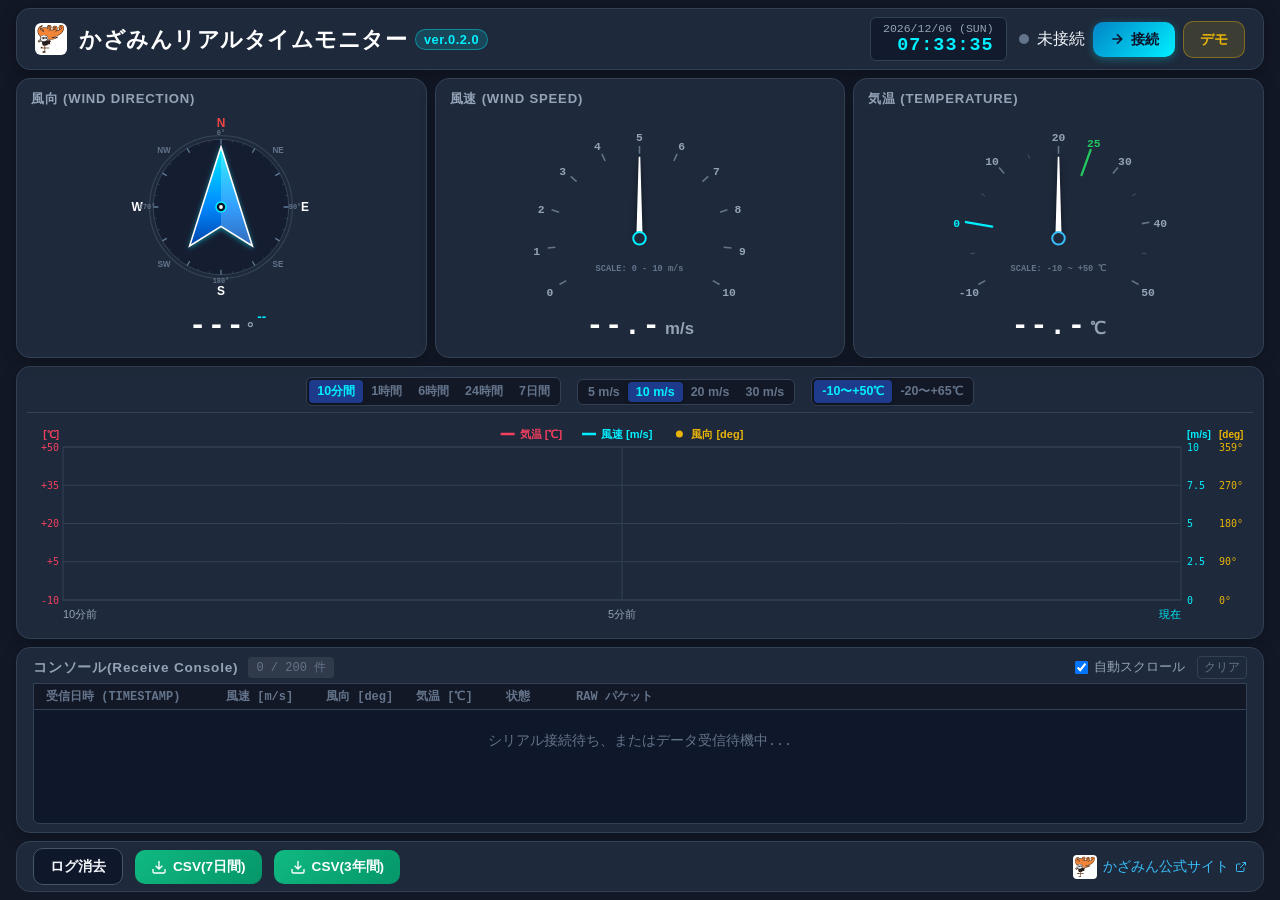
